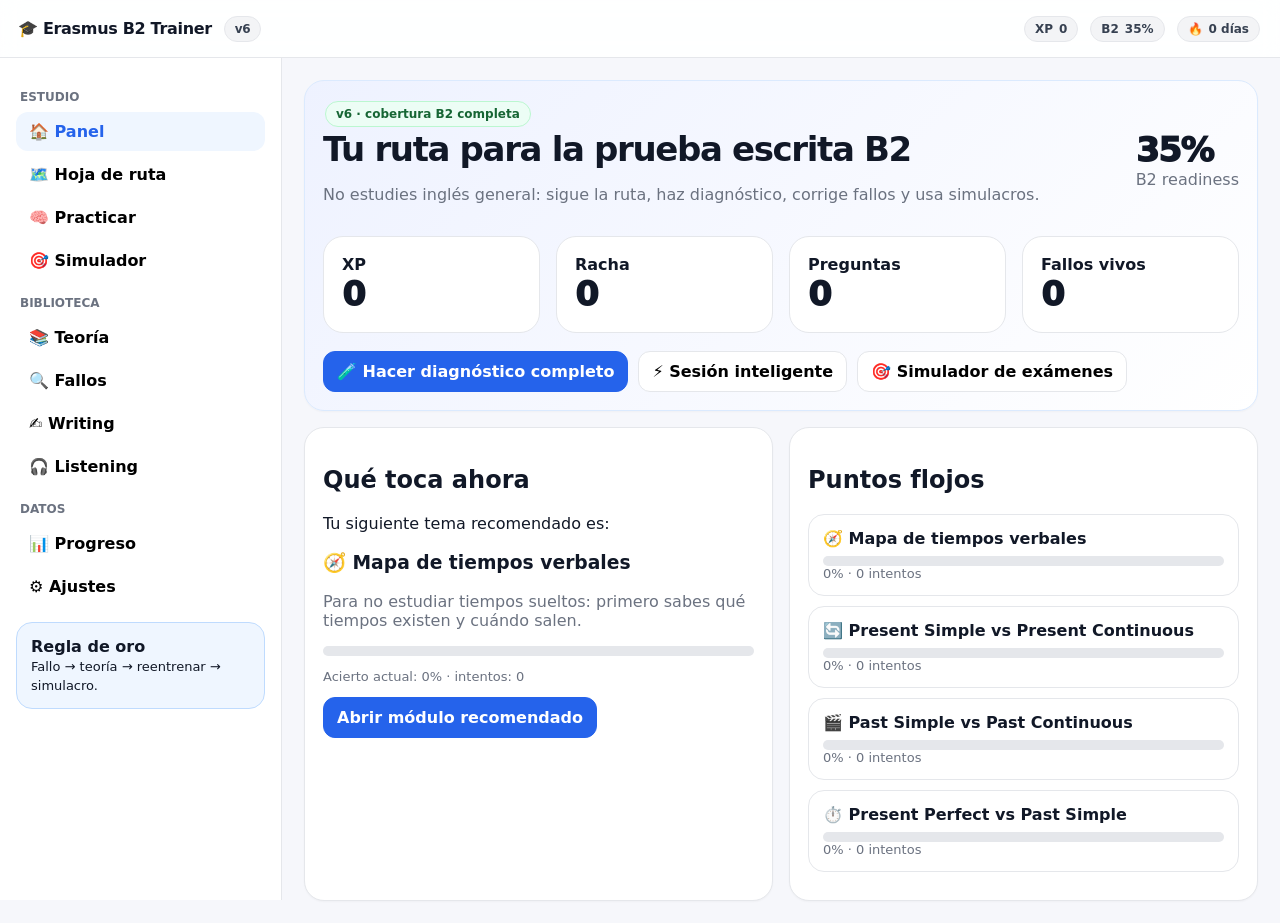
==== erasmus-b2-trainer/index.html @ af7be422 "Update Erasmus B2 trainer to full B2 exam simulator v6" ====
<!DOCTYPE html>
<html lang="es"><head><meta charset="UTF-8"><meta name="viewport" content="width=device-width,initial-scale=1.0"><title>Erasmus B2 Trainer v6</title><style>
:root{--bg:#f6f7fb;--card:#fff;--ink:#111827;--muted:#6b7280;--line:#e5e7eb;--brand:#2563eb;--brand2:#1d4ed8;--ok:#16a34a;--warn:#d97706;--bad:#dc2626;--soft:#eff6ff;--top:58px;--side:282px}*{box-sizing:border-box}body{margin:0;font-family:Inter,system-ui,-apple-system,Segoe UI,Roboto,Arial,sans-serif;background:var(--bg);color:var(--ink)}button,input,textarea,select{font:inherit}button{border:1px solid var(--line);background:#fff;border-radius:12px;padding:10px 13px;cursor:pointer;font-weight:700}button:hover{border-color:#cbd5e1;transform:translateY(-1px)}button.primary{background:var(--brand);color:#fff;border-color:var(--brand)}button.primary:hover{background:var(--brand2)}button.ghost{background:transparent}button.danger{color:var(--bad);border-color:#fecaca}.topbar{height:var(--top);position:sticky;top:0;z-index:10;background:rgba(255,255,255,.9);backdrop-filter:blur(10px);border-bottom:1px solid var(--line);display:flex;align-items:center;justify-content:space-between;padding:0 18px}.brand{font-weight:900;letter-spacing:-.02em;display:flex;align-items:center;gap:10px}.layout{display:grid;grid-template-columns:var(--side) 1fr;min-height:calc(100vh - var(--top))}.sidebar{border-right:1px solid var(--line);background:#fff;padding:16px;position:sticky;top:var(--top);height:calc(100vh - var(--top));overflow:auto}.sidebtn{width:100%;display:flex;align-items:center;gap:10px;margin:4px 0;border:0;background:transparent;text-align:left;justify-content:flex-start}.sidebtn.active{background:var(--soft);color:var(--brand)}.sidegroup{font-size:12px;color:var(--muted);font-weight:900;text-transform:uppercase;margin:16px 4px 8px}.content{padding:22px;max-width:1280px;width:100%;margin:0 auto}.card{background:var(--card);border:1px solid var(--line);border-radius:20px;padding:18px;box-shadow:0 1px 2px rgba(0,0,0,.03)}.flat{box-shadow:none}.grid{display:grid;gap:16px}.g2{grid-template-columns:repeat(2,minmax(0,1fr))}.g3{grid-template-columns:repeat(3,minmax(0,1fr))}.g4{grid-template-columns:repeat(4,minmax(0,1fr))}.hero{background:linear-gradient(135deg,#eef2ff,#fff);border:1px solid #dbeafe}.hero h1{font-size:34px;margin:0 0 8px;letter-spacing:-.04em}.muted{color:var(--muted)}.small{font-size:13px}.hRow{display:flex;align-items:center;justify-content:space-between;gap:14px}.tag{display:inline-flex;align-items:center;gap:6px;background:#f3f4f6;border:1px solid var(--line);border-radius:999px;padding:5px 10px;font-size:12px;font-weight:800;color:#374151;margin:2px}.tag.ok{background:#ecfdf5;color:#166534;border-color:#bbf7d0}.tag.warn{background:#fffbeb;color:#92400e;border-color:#fde68a}.tag.bad{background:#fef2f2;color:#991b1b;border-color:#fecaca}.progress{height:10px;background:#e5e7eb;border-radius:999px;overflow:hidden}.bar{height:100%;background:var(--brand);transition:.25s}.bar.ok{background:var(--ok)}.bar.warn{background:var(--warn)}.bar.bad{background:var(--bad)}.statBig{font-size:34px;font-weight:950;letter-spacing:-.04em}.lesson{border:1px solid var(--line);border-radius:16px;padding:14px;background:#fff;margin-bottom:10px}.lesson.done{border-color:#bbf7d0;background:#f0fdf4}.lesson.active{border-color:#bfdbfe;background:#eff6ff}.topicCard{border:1px solid var(--line);border-radius:16px;padding:14px;background:#fff}.topicCard.locked{opacity:.72}.topicTitle{display:flex;gap:10px;align-items:flex-start}.questionBox{background:#fff;border:1px solid var(--line);border-radius:20px;padding:20px}.qText{font-size:22px;font-weight:850;line-height:1.35}.options{display:grid;gap:10px;margin-top:16px}.option{display:flex;align-items:flex-start;gap:10px;text-align:left;border:1px solid var(--line);border-radius:14px;padding:12px;background:#fff}.option.selected{border-color:var(--brand);background:#eff6ff}.option.correct{border-color:#86efac;background:#f0fdf4}.option.wrong{border-color:#fca5a5;background:#fef2f2}.inputAnswer{width:100%;border:1px solid var(--line);border-radius:12px;padding:12px;margin-top:14px}.feedback{border-radius:16px;padding:14px;margin-top:16px}.feedback.ok{background:#f0fdf4;border:1px solid #bbf7d0}.feedback.bad{background:#fef2f2;border:1px solid #fecaca}.explainGrid{display:grid;grid-template-columns:repeat(4,1fr);gap:10px;margin-top:12px}.explainBox{background:#fff;border:1px solid var(--line);border-radius:14px;padding:10px}.sessionBar{position:sticky;top:var(--top);z-index:5;background:#111827;color:#fff;margin:-22px -22px 18px;padding:12px 22px;display:flex;align-items:center;justify-content:space-between;gap:10px}.sessionBar button{background:#fff;color:#111827}.theoryBlock{background:#f9fafb;border:1px solid var(--line);border-radius:16px;padding:14px;margin:12px 0}.examplePair{display:grid;grid-template-columns:1fr 1fr;gap:10px;margin:10px 0}.badEx{background:#fef2f2;border:1px solid #fecaca;border-radius:14px;padding:12px}.goodEx{background:#f0fdf4;border:1px solid #bbf7d0;border-radius:14px;padding:12px}.tableWrap{max-width:100%;overflow-x:auto}
.table{width:100%;border-collapse:collapse}.table th,.table td{border-bottom:1px solid var(--line);padding:10px;text-align:left;vertical-align:top}.pillNav{display:flex;gap:8px;flex-wrap:wrap;margin:10px 0}.pillNav button.active{background:var(--brand);color:#fff}.examProfile{border:1px solid var(--line);border-radius:18px;padding:16px;background:#fff}.alert{border-radius:16px;padding:14px;border:1px solid var(--line);background:#fff}.alert.info{background:#eff6ff;border-color:#bfdbfe}.alert.warn{background:#fffbeb;border-color:#fde68a}.kbd{font-family:ui-monospace,Menlo,Consolas,monospace;background:#111827;color:#fff;border-radius:6px;padding:2px 6px}.mobileToggle{display:none}.textarea{width:100%;min-height:160px;border:1px solid var(--line);border-radius:14px;padding:12px}.badge{display:flex;gap:10px;border:1px solid var(--line);border-radius:16px;padding:12px;background:#fff}.badge.locked{filter:grayscale(1);opacity:.45}@media(max-width:900px){:root{--side:0}.layout,.content,.card,.grid{min-width:0}.content{max-width:100vw;overflow-x:hidden}.layout{grid-template-columns:1fr}.sidebar{position:fixed;left:-300px;top:var(--top);width:280px;z-index:20;transition:.2s}.sidebar.open{left:0}.mobileToggle{display:inline-flex}.content{padding:14px}.g2,.g3,.g4,.explainGrid,.examplePair{grid-template-columns:1fr}.hero h1{font-size:26px}.sessionBar{margin:-14px -14px 14px;padding:10px 14px}}
</style></head>
<body><div class="topbar"><div class="brand"><button class="mobileToggle" onclick="mobileMenu()">☰</button><span>🎓 Erasmus B2 Trainer</span><span class="tag">v6</span></div><div style="display:flex;gap:8px;align-items:center;flex-wrap:wrap"><span class="tag">XP <b id="xp">0</b></span><span class="tag">B2 <b id="ready">0%</b></span><span class="tag">🔥 <b id="streak">0 días</b></span></div></div><div class="layout"><aside class="sidebar" id="sidebar"><div class="sidegroup">Estudio</div><button data-view="dashboard" class="sidebtn active" onclick="setView('dashboard')">🏠 Panel</button><button data-view="roadmap" class="sidebtn" onclick="setView('roadmap')">🗺️ Hoja de ruta</button><button data-view="practice" class="sidebtn" onclick="setView('practice')">🧠 Practicar</button><button data-view="simulator" class="sidebtn" onclick="setView('simulator')">🎯 Simulador</button><div class="sidegroup">Biblioteca</div><button data-view="theory" class="sidebtn" onclick="setView('theory')">📚 Teoría</button><button data-view="errors" class="sidebtn" onclick="setView('errors')">🔍 Fallos</button><button data-view="writing" class="sidebtn" onclick="setView('writing')">✍️ Writing</button><button data-view="listening" class="sidebtn" onclick="setView('listening')">🎧 Listening</button><div class="sidegroup">Datos</div><button data-view="progress" class="sidebtn" onclick="setView('progress')">📊 Progreso</button><button data-view="settings" class="sidebtn" onclick="setView('settings')">⚙️ Ajustes</button><div class="alert info" style="margin-top:16px"><b>Regla de oro</b><br><span class="small">Fallo → teoría → reentrenar → simulacro.</span></div></aside><main class="content" id="app"></main></div><script>
const DATA = {"topics": [{"id": "tenses-map", "name": "Mapa de tiempos verbales", "short": "Tenses map", "unit": "Bloque 0 · Orientación", "icon": "🧭", "exam": "Grammar control / mixed cloze", "weight": 8, "why": "Para no estudiar tiempos sueltos: primero sabes qué tiempos existen y cuándo salen."}, {"id": "present-simple-continuous", "name": "Present Simple vs Present Continuous", "short": "Present S/C", "unit": "Bloque 1 · Core tenses", "icon": "🔄", "exam": "Grammar / open cloze", "weight": 7, "why": "Rutina vs ahora. Parece básico, pero cae muchísimo en huecos y writings."}, {"id": "past-simple-continuous", "name": "Past Simple vs Past Continuous", "short": "Past S/C", "unit": "Bloque 1 · Core tenses", "icon": "🎬", "exam": "Narrative grammar / reading", "weight": 7, "why": "Acción puntual vs acción en progreso en el pasado."}, {"id": "pp-vs-past", "name": "Present Perfect vs Past Simple", "short": "Perfect vs Past", "unit": "Bloque 1 · Core tenses", "icon": "⏱️", "exam": "Grammar control / open cloze", "weight": 10, "why": "Tu mayor punto de mejora: since/for/already/yesterday deciden la respuesta."}, {"id": "present-perfect-continuous", "name": "Present Perfect Simple vs Continuous", "short": "PPS/PPC", "unit": "Bloque 1 · Core tenses", "icon": "⏳", "exam": "Grammar / transformations", "weight": 7, "why": "I have worked vs I have been working: resultado vs duración/proceso."}, {"id": "irregulars", "name": "Irregular verbs & participles", "short": "Irregulares", "unit": "Bloque 1 · Core tenses", "icon": "🧱", "exam": "Use of English", "weight": 10, "why": "Sin participios no hay perfect tenses, pasiva ni transformations."}, {"id": "past-perfect", "name": "Past Perfect & Past Perfect Continuous", "short": "Past Perfect", "unit": "Bloque 1 · Core tenses", "icon": "⏮️", "exam": "Narrative grammar / transformations", "weight": 8, "why": "Ordena dos acciones pasadas: lo anterior va con had + participio."}, {"id": "future-forms", "name": "Future forms: will, going to, present continuous", "short": "Futures", "unit": "Bloque 2 · B2 grammar", "icon": "🔮", "exam": "Grammar / writing", "weight": 7, "why": "Plan, predicción, decisión espontánea y horario. Muy útil para writing y speaking."}, {"id": "conditionals", "name": "Conditionals 0, 1, 2, 3 & mixed", "short": "Conditionals", "unit": "Bloque 2 · B2 grammar", "icon": "🌿", "exam": "Transformations / writing", "weight": 10, "why": "If I were..., If I had known... es B2 puro y cae mucho en reescrituras."}, {"id": "passive", "name": "Passive voice", "short": "Passive", "unit": "Bloque 2 · B2 grammar", "icon": "🏗️", "exam": "Transformations / formal writing", "weight": 8, "why": "Se usa para sonar más formal y para cambiar foco: The app was created..."}, {"id": "reported-speech", "name": "Reported speech", "short": "Reported", "unit": "Bloque 2 · B2 grammar", "icon": "💬", "exam": "Transformations", "weight": 8, "why": "He said that..., she asked if... típico en transformations."}, {"id": "modals", "name": "Modal verbs: obligation, deduction, advice", "short": "Modals", "unit": "Bloque 2 · B2 grammar", "icon": "⚖️", "exam": "Open cloze / transformations", "weight": 8, "why": "must, have to, should, might, can't have... dan muchos puntos B2."}, {"id": "relative-clauses", "name": "Relative clauses", "short": "Relatives", "unit": "Bloque 2 · B2 grammar", "icon": "🧷", "exam": "Writing / transformations / cloze", "weight": 7, "why": "who/which/where/whose y comas: mejora writing y reading."}, {"id": "articles-quantifiers", "name": "Articles & quantifiers", "short": "Articles", "unit": "Bloque 2 · B2 grammar", "icon": "🔢", "exam": "Open cloze", "weight": 7, "why": "a/the/—, much/many/few/little suelen aparecer en huecos sin opciones."}, {"id": "prepositions", "name": "Prepositions & collocations", "short": "Prepositions", "unit": "Bloque 3 · Use of English", "icon": "📌", "exam": "Cloze / multiple-choice cloze", "weight": 9, "why": "interested in, depend on, responsible for: se aprenden como bloques."}, {"id": "gerunds-infinitives", "name": "Verb patterns: -ing / to", "short": "-ing / to", "unit": "Bloque 3 · Use of English", "icon": "🧩", "exam": "Grammar / transformations", "weight": 8, "why": "enjoy doing, decide to do, make someone do: muy rentable."}, {"id": "linkers", "name": "Linkers & sentence logic", "short": "Linkers", "unit": "Bloque 3 · Use of English", "icon": "🔗", "exam": "Writing / cloze / transformations", "weight": 8, "why": "although/despite/however/because of suben writing y cloze."}, {"id": "word-formation", "name": "Word formation", "short": "Word formation", "unit": "Bloque 3 · Use of English", "icon": "🔧", "exam": "B2 Reading & Use Part 3", "weight": 9, "why": "success → successful → successfully. Puntos rápidos si identificas categoría."}, {"id": "open-cloze", "name": "Open cloze", "short": "Open cloze", "unit": "Bloque 3 · Use of English", "icon": "🕳️", "exam": "B2 Reading & Use Part 2", "weight": 10, "why": "Huecos sin opciones: auxiliares, preposiciones, artículos, pronombres, conectores."}, {"id": "transformations", "name": "Key word transformations", "short": "Transformations", "unit": "Bloque 3 · Use of English", "icon": "🔁", "exam": "B2 Reading & Use Part 4", "weight": 10, "why": "Reescribir sin cambiar significado: puede mezclar todos los temas."}, {"id": "reading", "name": "Reading strategy", "short": "Reading", "unit": "Bloque 4 · Skills", "icon": "📖", "exam": "B2 Reading Parts 5-7", "weight": 8, "why": "Opinión, detalle, inferencia y estructura textual."}, {"id": "writing", "name": "Writing B2", "short": "Writing", "unit": "Bloque 4 · Skills", "icon": "✍️", "exam": "Essay / email / article / review / report", "weight": 10, "why": "Estructura + conectores + control de errores. Puede salvar nota."}, {"id": "listening", "name": "Listening tracker", "short": "Listening", "unit": "Bloque 4 · Skills", "icon": "🎧", "exam": "Listening", "weight": 5, "why": "Lo puedes trabajar aparte, pero registrarlo evita engañarte."}], "theory": {"tenses-map": {"title": "Mapa de tiempos verbales: no son 12 monstruos, son decisiones", "objective": "Entender qué tiempos puede preguntar un examen escrito y para qué sirve cada grupo.", "formula": ["Present: rutinas/verdades vs acciones ahora.", "Past: hechos cerrados vs acciones en progreso.", "Perfect: conexión con ahora o anterioridad.", "Future: predicción, plan, intención, horario."], "triggers": ["Palabras de tiempo: always, now, yesterday, since, by the time, tomorrow.", "La pregunta real casi nunca es 'qué tiempo sé', sino 'qué pista manda'."], "examples": [["I am playing football every Sunday.", "I play football every Sunday.", "every Sunday = rutina."], ["I have seen him yesterday.", "I saw him yesterday.", "yesterday = tiempo cerrado."], ["When I arrived, she left.", "When I arrived, she had left.", "ella se fue antes de que yo llegara."]], "examMove": "Antes de contestar: 1) subraya marcador temporal, 2) decide si está cerrado o conectado, 3) mira si hay dos acciones.", "trap": "No intentes memorizar 12 tiempos a la vez. Aprende qué problema resuelve cada uno.", "common": ""}, "present-simple-continuous": {"title": "Present Simple vs Present Continuous", "objective": "Distinguir rutina/verdad general de acción temporal o en progreso.", "formula": ["Present Simple: subject + verb; he/she/it + -s.", "Present Continuous: am/is/are + verb-ing."], "triggers": ["always, usually, every day = Present Simple.", "now, at the moment, currently, this week = Present Continuous.", "Stative verbs: know, believe, like, need suelen ir en simple."], "examples": [["I am usually go to class by bus.", "I usually go to class by bus.", "usually = rutina."], ["She studies now.", "She is studying now.", "now = acción en progreso."], ["I am knowing the answer.", "I know the answer.", "know no suele ir en continuous."]], "examMove": "Busca si habla de hábito o de ahora. Si ves adverbio de frecuencia, casi siempre Present Simple.", "trap": "No uses continuous con todos los verbos. 'I know', no 'I am knowing'.", "common": ""}, "past-simple-continuous": {"title": "Past Simple vs Past Continuous", "objective": "Narrar pasado: acción puntual vs acción que estaba ocurriendo.", "formula": ["Past Simple: finished action: I arrived, she called.", "Past Continuous: was/were + verb-ing: I was studying."], "triggers": ["when + acción puntual suele ir con Past Simple.", "while/as + acción en progreso suele ir con Past Continuous."], "examples": [["I watched TV when she called.", "I was watching TV when she called.", "ver la tele estaba en progreso."], ["While I walked home, it started to rain.", "While I was walking home, it started to rain.", "while marca acción larga."], ["He was dropped his phone.", "He dropped his phone.", "drop es acción puntual."]], "examMove": "Pregunta: ¿es una escena de fondo o un golpe puntual? Fondo = continuous; golpe = simple.", "trap": "No pongas Past Continuous solo porque sea pasado. Debe haber duración/progreso.", "common": ""}, "pp-vs-past": {"title": "Present Perfect vs Past Simple", "objective": "Elegir entre have/has + participio y pasado simple sin traducir desde español.", "formula": ["Present Perfect = have/has + past participle.", "Past Simple = verb in past form."], "triggers": ["Present Perfect: since, for, already, yet, ever, never, recently, so far, this week si sigue viva.", "Past Simple: yesterday, last night, ago, in 2020, when I was..., last year."], "examples": [["I have seen him yesterday.", "I saw him yesterday.", "yesterday cierra el tiempo."], ["I lived here since 2020.", "I have lived here since 2020.", "since conecta pasado y presente."], ["She has already finish.", "She has already finished.", "have/has + participio."]], "examMove": "Subraya la palabra de tiempo: cerrada = Past Simple; conectada con ahora = Present Perfect.", "trap": "El español engaña: 'he visto ayer' en inglés es incorrecto.", "common": ""}, "present-perfect-continuous": {"title": "Present Perfect Simple vs Continuous", "objective": "Diferenciar resultado conseguido de proceso/duración.", "formula": ["PPS: have/has + participle: I have written three emails.", "PPC: have/has been + verb-ing: I have been writing all morning."], "triggers": ["how long, all day, lately = continuous probable.", "how many, how much, already, just = simple probable."], "examples": [["I have been finished the report.", "I have finished the report.", "resultado completado."], ["I have studied for three hours and I'm tired.", "I have been studying for three hours and I'm tired.", "énfasis en duración/proceso."], ["She has been reading three books this month.", "She has read three books this month.", "cantidad completada = simple."]], "examMove": "Mira si importa el resultado o el proceso. Resultado = simple; duración/proceso = continuous.", "trap": "No uses continuous con cantidades completadas: 'have read three books'.", "common": ""}, "irregulars": {"title": "Irregular verbs & participles", "objective": "Diferenciar segunda y tercera columna: spoke/spoken, wrote/written.", "formula": ["Past simple: I spoke, I wrote, I took.", "Past participle: I have spoken, I have written, I have taken."], "triggers": ["Después de have/has/had/be/been necesitas participio.", "Después de did el verbo vuelve a base: Did you go?"], "examples": [["I have spoke English.", "I have spoken English.", "have + participio."], ["Did you went?", "Did you go?", "did ya marca pasado."], ["The window was broke.", "The window was broken.", "pasiva = be + participio."]], "examMove": "Si ves have/has/had/was/were/been, busca tercera columna.", "trap": "No confundas past simple con participio: spoke ≠ spoken.", "common": ""}, "past-perfect": {"title": "Past Perfect & Past Perfect Continuous", "objective": "Ordenar acciones pasadas y expresar duración antes de otro pasado.", "formula": ["Past Perfect: had + participle.", "Past Perfect Continuous: had been + verb-ing."], "triggers": ["by the time, before, after, already + pasado.", "for two hours before... = had been + ing probable."], "examples": [["When I arrived, she left.", "When I arrived, she had left.", "ella se fue antes."], ["He was tired because he had worked all night.", "He was tired because he had been working all night.", "duración/proceso antes de otro pasado."], ["I didn't watch it because I saw it before.", "I didn't watch it because I had seen it before.", "verla fue anterior."]], "examMove": "Dibuja dos puntos en una línea de tiempo. El punto más antiguo suele ir en Past Perfect.", "trap": "No lo uses para cualquier pasado. Solo cuando hay anterioridad clara.", "common": ""}, "future-forms": {"title": "Future forms: will, going to, present continuous", "objective": "Elegir futuro según intención, plan, decisión espontánea u horario.", "formula": ["will + verb: prediction/spontaneous decision.", "be going to + verb: intention/evidence.", "present continuous: fixed personal arrangement."], "triggers": ["Look at those clouds = going to.", "I think/probably = will.", "tomorrow at 6 with a person/plan = present continuous."], "examples": [["Look at the sky! It will rain.", "Look at the sky! It is going to rain.", "evidencia presente."], ["I meet Ana tomorrow at six.", "I am meeting Ana tomorrow at six.", "plan organizado."], ["The train is leaving at 8.", "The train leaves at 8.", "horario oficial = present simple."]], "examMove": "Decide el tipo de futuro: predicción, intención, plan fijo u horario.", "trap": "No todo futuro es will.", "common": ""}, "conditionals": {"title": "Conditionals 0, 1, 2, 3 & mixed", "objective": "Usar if para hechos, posibilidades reales, hipótesis y pasado imposible.", "formula": ["0: If + present, present.", "1: If + present, will + verb.", "2: If + past, would + verb.", "3: If + past perfect, would have + participle."], "triggers": ["scientific/general truth = zero.", "real future possibility = first.", "imaginary present/future = second.", "regret/impossible past = third."], "examples": [["If I will pass, I will go.", "If I pass, I will go.", "en if de primer condicional no va will."], ["If I was you, I would study.", "If I were you, I would study.", "forma estándar B2."], ["If I knew, I would have told you.", "If I had known, I would have told you.", "pasado imposible = third conditional."]], "examMove": "Identifica si es real, imaginario o pasado imposible. Eso decide todo.", "trap": "El error clásico: meter will después de if en primer condicional.", "common": ""}, "passive": {"title": "Passive voice", "objective": "Cambiar el foco de quién hace la acción a qué recibe la acción.", "formula": ["Passive = be + past participle.", "Present: is made. Past: was made. Perfect: has been made. Future: will be made."], "triggers": ["formal writing, reports, processes.", "by + agent solo si importa quién lo hizo."], "examples": [["They built the app in 2024 → The app built in 2024.", "The app was built in 2024.", "be + participio."], ["The documents have sent.", "The documents have been sent.", "perfect passive = have/has been + participio."], ["People speak English here.", "English is spoken here.", "foco en English."]], "examMove": "Busca objeto de la activa; ese objeto pasa a sujeto de la pasiva.", "trap": "No olvides el verbo be. 'was created', no 'created' solo.", "common": ""}, "reported-speech": {"title": "Reported speech", "objective": "Contar lo que alguien dijo o preguntó cambiando tiempos y orden.", "formula": ["say/tell + that + clause.", "Questions: asked if/whether... or asked wh-word + subject + verb."], "triggers": ["said/told en pasado suele empujar un tiempo hacia atrás.", "am/is → was; present simple → past simple; past simple → past perfect; will → would."], "examples": [["He said me he was tired.", "He told me he was tired.", "tell + persona."], ["She asked where did I live.", "She asked where I lived.", "pregunta indirecta: orden afirmativo."], ["He said: I finished. → He said he finished.", "He said he had finished.", "backshift típico."]], "examMove": "En reported questions, elimina el orden de pregunta: where I lived, not where did I live.", "trap": "say vs tell: say something; tell someone something.", "common": ""}, "modals": {"title": "Modal verbs: obligation, deduction, advice", "objective": "Elegir must, have to, should, might, can't y formas perfectas.", "formula": ["Obligation: must / have to.", "Advice: should / ought to.", "Deduction present: must be / can't be / might be.", "Deduction past: must have + participle / can't have + participle."], "triggers": ["I'm sure = must.", "impossible = can't.", "maybe = might/could.", "advice = should."], "examples": [["You must to study.", "You must study.", "modal + verbo base."], ["He can't be at home; his car isn't there.", "He can't be at home; his car isn't there.", "deducción negativa."], ["She must went home.", "She must have gone home.", "deducción pasada = modal + have + participio."]], "examMove": "Tras modal, el verbo va en base: must go, should study. Para pasado: modal + have + participle.", "trap": "No pongas 'to' después de must/should/can.", "common": ""}, "relative-clauses": {"title": "Relative clauses", "objective": "Unir ideas con who, which, where, whose, that.", "formula": ["who = people; which = things; where = places; whose = possession.", "Defining: sin comas. Non-defining: con comas y extra info."], "triggers": ["the person ___ = who/that.", "the place ___ = where.", "the app, ___ is free, = which."], "examples": [["The man which helped me was kind.", "The man who helped me was kind.", "person = who."], ["Madrid, that is the capital, is big.", "Madrid, which is the capital, is big.", "non-defining no usa that."], ["The student whose laptop broke called IT.", "The student whose laptop broke called IT.", "whose = posesión."]], "examMove": "Pregunta qué representa el hueco: persona, cosa, lugar o posesión.", "trap": "No uses 'that' entre comas en relative clauses.", "common": ""}, "articles-quantifiers": {"title": "Articles & quantifiers", "objective": "Controlar a/the/no article y much/many/few/little.", "formula": ["a/an = one nonspecific singular countable.", "the = specific/known/unique/superlative.", "much/little = uncountable; many/few = countable plural."], "triggers": ["first mention = a/an; second mention = the.", "best/most/only = the probable.", "information/advice/money = uncountable."], "examples": [["I need an information.", "I need some information.", "information es uncountable."], ["She is best student.", "She is the best student.", "superlative + the."], ["There are much people.", "There are many people.", "people plural countable."]], "examMove": "Mira si el nombre es contable o incontable y si es específico.", "trap": "No todo lo que en español lleva artículo lo lleva en inglés.", "common": ""}, "prepositions": {"title": "Prepositions & collocations", "objective": "Aprender bloques fijos, no traducir preposición por preposición.", "formula": ["Adjective + prep: interested in, good at, responsible for.", "Verb + prep: depend on, listen to, apologise for, wait for."], "triggers": ["interested ___ = in; depend ___ = on; good ___ = at; responsible ___ = for; similar ___ = to."], "examples": [["I'm interested on Erasmus.", "I'm interested in Erasmus.", "interested in."], ["It depends of the exam.", "It depends on the exam.", "depend on."], ["She is responsible of the project.", "She is responsible for the project.", "responsible for."]], "examMove": "Recupera el bloque entero: adjective/verb + preposition.", "trap": "El español te traiciona: 'depende de' no es depend of.", "common": ""}, "gerunds-infinitives": {"title": "Verb patterns: -ing / to", "objective": "Saber qué forma pide cada verbo.", "formula": ["enjoy/avoid/finish/suggest + -ing.", "want/need/decide/hope/learn + to + infinitive.", "make/let + object + base verb."], "triggers": ["enjoy ___ = doing.", "decide ___ = to do.", "make someone ___ = do."], "examples": [["I enjoy to study English.", "I enjoy studying English.", "enjoy + ing."], ["She decided studying abroad.", "She decided to study abroad.", "decide + to."], ["My teacher made me to practise.", "My teacher made me practise.", "make + object + base."]], "examMove": "Aprende el patrón como si fuera una contraseña: enjoy doing, decide to do.", "trap": "No todo infinitivo español se traduce con to.", "common": ""}, "linkers": {"title": "Linkers & sentence logic", "objective": "Elegir conectores según causa, contraste, resultado o suma.", "formula": ["although + clause; despite + noun/ing.", "because + clause; because of + noun/ing.", "however va separado y contrasta frases."], "triggers": ["sujeto + verbo después = although/because probable.", "noun/ing después = despite/because of probable."], "examples": [["Despite it was raining, we went out.", "Although it was raining, we went out.", "although + clause."], ["Because of I was tired, I stopped.", "Because I was tired, I stopped.", "because + clause."], ["The exam was hard. Although, I passed.", "The exam was hard. However, I passed.", "however conecta frases."]], "examMove": "Primero decide la lógica; después mira la estructura que viene detrás.", "trap": "Despite/Because of no van con sujeto + verbo.", "common": ""}, "word-formation": {"title": "Word formation", "objective": "Cambiar categoría: noun, adjective, adverb, negative form.", "formula": ["article/possessive + gap = noun probable.", "be/seem/look + gap = adjective probable.", "verb + gap = adverb probable."], "triggers": ["success → successful → successfully.", "decide → decision; responsible → responsibility; possible → impossible."], "examples": [["His decide was brave.", "His decision was brave.", "his + noun."], ["The course was success.", "The course was successful.", "be + adjective."], ["She explained it clear.", "She explained it clearly.", "verb + adverb."]], "examMove": "Primero identifica qué tipo de palabra falta. Luego forma la palabra.", "trap": "No cambies por intuición: mira la palabra antes y después del hueco.", "common": ""}, "open-cloze": {"title": "Open cloze", "objective": "Rellenar huecos sin opciones con palabras gramaticales cortas.", "formula": ["Suelen faltar: articles, prepositions, auxiliaries, pronouns, linkers.", "Rara vez falta una palabra larga de vocabulario."], "triggers": ["one of ___ best = the.", "interested ___ = in.", "so ___ to = as.", "have never ___ = been/done/seen según contexto."], "examples": [["It was such useful app.", "It was such a useful app.", "such + a + singular countable."], ["One of best ways is practice.", "One of the best ways is practice.", "one of the + superlative."], ["I am looking forward ___ hearing from you.", "I am looking forward to hearing from you.", "look forward to + ing."]], "examMove": "Lee 3 palabras antes y 3 después. Busca expresión fija o pieza gramatical.", "trap": "No pongas palabras largas por desesperación.", "common": ""}, "transformations": {"title": "Key word transformations", "objective": "Reescribir manteniendo significado y usando una palabra clave obligatoria.", "formula": ["No cambies la palabra clave.", "Estructuras típicas: too/enough, so/such, despite/although, passive, reported speech, conditionals, perfect."], "triggers": ["KEY despite → despite + noun/ing.", "KEY if → conditional.", "KEY since/for → present perfect."], "examples": [["The box was too heavy. ENOUGH", "The box was not light enough.", "too + adj ↔ not adj-opposite enough."], ["People use English everywhere. SPOKEN", "English is spoken everywhere.", "pasiva."], ["I didn't study, so I failed. IF", "If I had studied, I wouldn't have failed.", "third conditional."]], "examMove": "Identifica primero la estructura equivalente. Después escribe 2–5 palabras limpias.", "trap": "No cambies la palabra clave y no escribas una frase larguísima.", "common": ""}, "reading": {"title": "Reading B2", "objective": "Responder detalle, opinión, inferencia y estructura sin leer a lo loco.", "formula": ["Part 5: multiple choice on one text.", "Part 6: gapped text, cohesion.", "Part 7: matching, localizar información."], "triggers": ["opinion/attitude words: however, surprisingly, unfortunately.", "pronouns and references help in gapped text."], "examples": [["Busco una palabra igual y marco.", "Busco la idea completa y descarto trampas.", "las opciones copian palabras para engañar."], ["Leo todo sin objetivo.", "Leo preguntas primero y localizo zonas.", "ahorra tiempo."], ["No reviso pronouns.", "Compruebo this/they/it para gapped text.", "cohesión textual."]], "examMove": "Pregunta → localizar → leer zona → eliminar opciones extremas.", "trap": "Las opciones con palabras copiadas pueden ser falsas.", "common": ""}, "writing": {"title": "Writing B2", "objective": "Escribir claro, organizado y con riesgo controlado.", "formula": ["Essay: intro + idea 1 + idea 2 + own idea/opinion + conclusion.", "Email/letter: objetivo claro + puntos pedidos + cierre.", "Review/article/report: estructura visible y conectores."], "triggers": ["140–190 palabras en Cambridge B2 First.", "Valoran contenido, organización, lenguaje y comunicación."], "examples": [["Texto largo sin párrafos.", "4 párrafos claros con conectores.", "organización visible."], ["Very very good.", "extremely useful / highly recommended.", "léxico B2 controlado."], ["I think... I think... I think...", "In my view / I would argue that / To sum up.", "variedad sin arriesgar demasiado."]], "examMove": "No intentes sonar nativo: estructura limpia, conectores y pocos errores graves.", "trap": "Un writing con muchas frases largas mal construidas baja más que uno simple pero correcto.", "common": ""}, "listening": {"title": "Listening tracker", "objective": "Registrar escucha para no dejarla al azar.", "formula": ["Cambridge B2 First listening: 4 parts / 30 questions.", "Se escucha cada audio dos veces en el formato Cambridge."], "triggers": ["opinions, attitude, gist, detail.", "números, fechas y distractores."], "examples": [["Escucho sin objetivo.", "Leo preguntas antes y predigo tipo de respuesta.", "te prepara para distractores."], ["Me quedo con la primera palabra que suena.", "Espero confirmación en la segunda escucha.", "puede haber corrección del hablante."], ["No apunto fallos.", "Registro qué tipo de audio me cuesta.", "mejora dirigida."]], "examMove": "Haz 10–20 minutos al día y registra dificultad + tipo de fallo.", "trap": "Creer que 'lo entiendo más o menos' no es medir progreso.", "common": ""}}, "exercises": [{"id": "q0001", "topic": "tenses-map", "type": "choice", "question": "I ____ football every Sunday.", "answer": "play", "accepted": ["play"], "options": ["am playing", "play", "have played", "played"], "level": "B1+/B2", "exam": "Grammar", "context": "every Sunday = rutina", "rule": "Present Simple para hábitos.", "strategy": "Subraya la pista del contexto antes de elegir.", "trap": "No traduzcas desde español.", "passage": null, "key": null, "first": null, "second": null}, {"id": "q0002", "topic": "tenses-map", "type": "choice", "question": "She ____ right now, so don't call her.", "answer": "is studying", "accepted": ["is studying"], "options": ["studies", "is studying", "has studied", "studied"], "level": "B1+/B2", "exam": "Grammar", "context": "right now = ahora", "rule": "Present Continuous para acciones en progreso.", "strategy": "Subraya la pista del contexto antes de elegir.", "trap": "No traduzcas desde español.", "passage": null, "key": null, "first": null, "second": null}, {"id": "q0003", "topic": "tenses-map", "type": "choice", "question": "We ____ the project yesterday.", "answer": "finished", "accepted": ["finished"], "options": ["have finished", "finished", "had finished", "finish"], "level": "B1+/B2", "exam": "Grammar", "context": "yesterday = tiempo cerrado", "rule": "Past Simple.", "strategy": "Subraya la pista del contexto antes de elegir.", "trap": "No traduzcas desde español.", "passage": null, "key": null, "first": null, "second": null}, {"id": "q0004", "topic": "tenses-map", "type": "choice", "question": "I ____ here since 2022.", "answer": "have lived", "accepted": ["have lived"], "options": ["lived", "have lived", "had lived", "live"], "level": "B1+/B2", "exam": "Grammar", "context": "since + punto de inicio", "rule": "Present Perfect.", "strategy": "Subraya la pista del contexto antes de elegir.", "trap": "No traduzcas desde español.", "passage": null, "key": null, "first": null, "second": null}, {"id": "q0005", "topic": "tenses-map", "type": "choice", "question": "By the time I arrived, they ____.", "answer": "had left", "accepted": ["had left"], "options": ["left", "have left", "had left", "were leaving"], "level": "B1+/B2", "exam": "Grammar", "context": "acción anterior a otra pasada", "rule": "Past Perfect.", "strategy": "Subraya la pista del contexto antes de elegir.", "trap": "No traduzcas desde español.", "passage": null, "key": null, "first": null, "second": null}, {"id": "q0006", "topic": "tenses-map", "type": "choice", "question": "Look at those clouds! It ____.", "answer": "is going to rain", "accepted": ["is going to rain"], "options": ["will rain", "is going to rain", "rains", "rain"], "level": "B1+/B2", "exam": "Grammar", "context": "evidencia presente", "rule": "Going to para predicción con evidencia.", "strategy": "Subraya la pista del contexto antes de elegir.", "trap": "No traduzcas desde español.", "passage": null, "key": null, "first": null, "second": null}, {"id": "q0007", "topic": "present-simple-continuous", "type": "choice", "question": "He usually ____ coffee before class.", "answer": "drinks", "accepted": ["drinks"], "options": ["drinks", "is drinking", "drink", "has drunk"], "level": "B1+/B2", "exam": "Grammar", "context": "usually", "rule": "Rutina = Present Simple.", "strategy": "Subraya la pista del contexto antes de elegir.", "trap": "No traduzcas desde español.", "passage": null, "key": null, "first": null, "second": null}, {"id": "q0008", "topic": "present-simple-continuous", "type": "choice", "question": "They ____ a new app this week.", "answer": "are testing", "accepted": ["are testing"], "options": ["test", "are testing", "tested", "have tested"], "level": "B1+/B2", "exam": "Grammar", "context": "this week como situación temporal", "rule": "Present Continuous para situación temporal.", "strategy": "Subraya la pista del contexto antes de elegir.", "trap": "No traduzcas desde español.", "passage": null, "key": null, "first": null, "second": null}, {"id": "q0009", "topic": "present-simple-continuous", "type": "choice", "question": "I ____ what you mean.", "answer": "understand", "accepted": ["understand"], "options": ["am understanding", "understand", "have understood", "understood"], "level": "B1+/B2", "exam": "Grammar", "context": "stative verb", "rule": "understand suele ir en simple.", "strategy": "Subraya la pista del contexto antes de elegir.", "trap": "No traduzcas desde español.", "passage": null, "key": null, "first": null, "second": null}, {"id": "q0010", "topic": "present-simple-continuous", "type": "choice", "question": "My brother ____ in a warehouse at the moment.", "answer": "is working", "accepted": ["is working"], "options": ["works", "is working", "has worked", "worked"], "level": "B1+/B2", "exam": "Grammar", "context": "at the moment", "rule": "acción/situación temporal.", "strategy": "Subraya la pista del contexto antes de elegir.", "trap": "No traduzcas desde español.", "passage": null, "key": null, "first": null, "second": null}, {"id": "q0011", "topic": "present-simple-continuous", "type": "choice", "question": "Water ____ at 100°C.", "answer": "boils", "accepted": ["boils"], "options": ["is boiling", "boils", "has boiled", "boiled"], "level": "B1+/B2", "exam": "Grammar", "context": "verdad general", "rule": "Present Simple.", "strategy": "Subraya la pista del contexto antes de elegir.", "trap": "No traduzcas desde español.", "passage": null, "key": null, "first": null, "second": null}, {"id": "q0012", "topic": "present-simple-continuous", "type": "choice", "question": "Why ____ you ____ so fast today?", "answer": "are walking", "accepted": ["are walking"], "options": ["do walk", "are walking", "have walked", "walk"], "level": "B1+/B2", "exam": "Grammar", "context": "today + ahora", "rule": "Present Continuous para comportamiento actual.", "strategy": "Subraya la pista del contexto antes de elegir.", "trap": "No traduzcas desde español.", "passage": null, "key": null, "first": null, "second": null}, {"id": "q0013", "topic": "past-simple-continuous", "type": "choice", "question": "I ____ when the phone rang.", "answer": "was studying", "accepted": ["was studying"], "options": ["studied", "was studying", "had studied", "study"], "level": "B1+/B2", "exam": "Grammar", "context": "when + acción puntual", "rule": "Fondo = Past Continuous.", "strategy": "Subraya la pista del contexto antes de elegir.", "trap": "No traduzcas desde español.", "passage": null, "key": null, "first": null, "second": null}, {"id": "q0014", "topic": "past-simple-continuous", "type": "choice", "question": "While we ____ home, it started to rain.", "answer": "were walking", "accepted": ["were walking"], "options": ["walked", "were walking", "had walked", "walk"], "level": "B1+/B2", "exam": "Grammar", "context": "while", "rule": "Past Continuous para acción en progreso.", "strategy": "Subraya la pista del contexto antes de elegir.", "trap": "No traduzcas desde español.", "passage": null, "key": null, "first": null, "second": null}, {"id": "q0015", "topic": "past-simple-continuous", "type": "choice", "question": "She ____ her keys yesterday.", "answer": "lost", "accepted": ["lost"], "options": ["was losing", "lost", "had lost", "has lost"], "level": "B1+/B2", "exam": "Grammar", "context": "yesterday + acción puntual", "rule": "Past Simple.", "strategy": "Subraya la pista del contexto antes de elegir.", "trap": "No traduzcas desde español.", "passage": null, "key": null, "first": null, "second": null}, {"id": "q0016", "topic": "past-simple-continuous", "type": "choice", "question": "They ____ dinner when I arrived.", "answer": "were having", "accepted": ["were having"], "options": ["had", "were having", "have had", "had had"], "level": "B1+/B2", "exam": "Grammar", "context": "scene in progress", "rule": "Past Continuous.", "strategy": "Subraya la pista del contexto antes de elegir.", "trap": "No traduzcas desde español.", "passage": null, "key": null, "first": null, "second": null}, {"id": "q0017", "topic": "past-simple-continuous", "type": "choice", "question": "He ____ the laptop and broke the screen.", "answer": "dropped", "accepted": ["dropped"], "options": ["was dropping", "dropped", "had dropped", "has dropped"], "level": "B1+/B2", "exam": "Grammar", "context": "acción puntual secuencial", "rule": "Past Simple.", "strategy": "Subraya la pista del contexto antes de elegir.", "trap": "No traduzcas desde español.", "passage": null, "key": null, "first": null, "second": null}, {"id": "q0018", "topic": "past-simple-continuous", "type": "choice", "question": "The lights went out while I ____ an email.", "answer": "was writing", "accepted": ["was writing"], "options": ["wrote", "was writing", "had written", "write"], "level": "B1+/B2", "exam": "Grammar", "context": "while + duration", "rule": "Past Continuous.", "strategy": "Subraya la pista del contexto antes de elegir.", "trap": "No traduzcas desde español.", "passage": null, "key": null, "first": null, "second": null}, {"id": "q0019", "topic": "pp-vs-past", "type": "choice", "question": "I ____ him yesterday.", "answer": "saw", "accepted": ["saw"], "options": ["have seen", "saw", "had seen", "see"], "level": "B1+/B2", "exam": "Grammar", "context": "yesterday", "rule": "Past Simple con tiempo cerrado.", "strategy": "Subraya la pista del contexto antes de elegir.", "trap": "No traduzcas desde español.", "passage": null, "key": null, "first": null, "second": null}, {"id": "q0020", "topic": "pp-vs-past", "type": "choice", "question": "She ____ already ____ lunch.", "answer": "has eaten", "accepted": ["has eaten"], "options": ["ate", "has eaten", "had ate", "eats"], "level": "B1+/B2", "exam": "Grammar", "context": "already", "rule": "Present Perfect + participio.", "strategy": "Subraya la pista del contexto antes de elegir.", "trap": "No traduzcas desde español.", "passage": null, "key": null, "first": null, "second": null}, {"id": "q0021", "topic": "pp-vs-past", "type": "choice", "question": "We ____ in Madrid since 2020.", "answer": "have lived", "accepted": ["have lived"], "options": ["lived", "have lived", "had lived", "live"], "level": "B1+/B2", "exam": "Grammar", "context": "since 2020", "rule": "Present Perfect para situación que sigue.", "strategy": "Subraya la pista del contexto antes de elegir.", "trap": "No traduzcas desde español.", "passage": null, "key": null, "first": null, "second": null}, {"id": "q0022", "topic": "pp-vs-past", "type": "choice", "question": "They ____ the exam last week.", "answer": "took", "accepted": ["took"], "options": ["have taken", "took", "had taken", "take"], "level": "B1+/B2", "exam": "Grammar", "context": "last week", "rule": "Past Simple.", "strategy": "Subraya la pista del contexto antes de elegir.", "trap": "No traduzcas desde español.", "passage": null, "key": null, "first": null, "second": null}, {"id": "q0023", "topic": "pp-vs-past", "type": "choice", "question": "____ you ever ____ to Ireland?", "answer": "Have been", "accepted": ["Have been"], "options": ["Did go", "Have been", "Had been", "Do go"], "level": "B1+/B2", "exam": "Grammar", "context": "ever", "rule": "Present Perfect para experiencia.", "strategy": "Subraya la pista del contexto antes de elegir.", "trap": "No traduzcas desde español.", "passage": null, "key": null, "first": null, "second": null}, {"id": "q0024", "topic": "pp-vs-past", "type": "choice", "question": "He ____ three emails this morning, and it's still morning.", "answer": "has sent", "accepted": ["has sent"], "options": ["sent", "has sent", "had sent", "sends"], "level": "B1+/B2", "exam": "Grammar", "context": "this morning sigue vivo", "rule": "Present Perfect si el periodo sigue abierto.", "strategy": "Subraya la pista del contexto antes de elegir.", "trap": "No traduzcas desde español.", "passage": null, "key": null, "first": null, "second": null}, {"id": "q0025", "topic": "present-perfect-continuous", "type": "choice", "question": "I ____ for two hours and I'm exhausted.", "answer": "have been studying", "accepted": ["have been studying"], "options": ["have studied", "studied", "have been studying", "study"], "level": "B1+/B2", "exam": "Grammar", "context": "for two hours + proceso", "rule": "PPC para duración con efecto presente.", "strategy": "Subraya la pista del contexto antes de elegir.", "trap": "No traduzcas desde español.", "passage": null, "key": null, "first": null, "second": null}, {"id": "q0026", "topic": "present-perfect-continuous", "type": "choice", "question": "She ____ three reports today.", "answer": "has written", "accepted": ["has written"], "options": ["has been writing", "has written", "wrote", "writes"], "level": "B1+/B2", "exam": "Grammar", "context": "cantidad completada", "rule": "PPS para resultado/cantidad.", "strategy": "Subraya la pista del contexto antes de elegir.", "trap": "No traduzcas desde español.", "passage": null, "key": null, "first": null, "second": null}, {"id": "q0027", "topic": "present-perfect-continuous", "type": "choice", "question": "How long ____ you ____ English?", "answer": "have been learning", "accepted": ["have been learning"], "options": ["did learn", "have been learning", "have learned", "learn"], "level": "B1+/B2", "exam": "Grammar", "context": "how long", "rule": "PPC para duración.", "strategy": "Subraya la pista del contexto antes de elegir.", "trap": "No traduzcas desde español.", "passage": null, "key": null, "first": null, "second": null}, {"id": "q0028", "topic": "present-perfect-continuous", "type": "choice", "question": "We ____ the kitchen, so it looks much better now.", "answer": "have cleaned", "accepted": ["have cleaned"], "options": ["have been cleaning", "have cleaned", "cleaned", "clean"], "level": "B1+/B2", "exam": "Grammar", "context": "resultado visible", "rule": "PPS resultado.", "strategy": "Subraya la pista del contexto antes de elegir.", "trap": "No traduzcas desde español.", "passage": null, "key": null, "first": null, "second": null}, {"id": "q0029", "topic": "present-perfect-continuous", "type": "choice", "question": "It ____ all morning.", "answer": "has been raining", "accepted": ["has been raining"], "options": ["rained", "has rained", "has been raining", "rains"], "level": "B1+/B2", "exam": "Grammar", "context": "all morning", "rule": "proceso continuo.", "strategy": "Subraya la pista del contexto antes de elegir.", "trap": "No traduzcas desde español.", "passage": null, "key": null, "first": null, "second": null}, {"id": "q0030", "topic": "irregulars", "type": "choice", "question": "I have ____ the email.", "answer": "written", "accepted": ["written"], "options": ["wrote", "written", "write", "writing"], "level": "B1+/B2", "exam": "Grammar", "context": "have + participio", "rule": "write/wrote/written.", "strategy": "Subraya la pista del contexto antes de elegir.", "trap": "No traduzcas desde español.", "passage": null, "key": null, "first": null, "second": null}, {"id": "q0031", "topic": "irregulars", "type": "choice", "question": "She ____ the train at 8 yesterday.", "answer": "took", "accepted": ["took"], "options": ["taken", "took", "take", "has taken"], "level": "B1+/B2", "exam": "Grammar", "context": "yesterday", "rule": "take/took/taken; past simple.", "strategy": "Subraya la pista del contexto antes de elegir.", "trap": "No traduzcas desde español.", "passage": null, "key": null, "first": null, "second": null}, {"id": "q0032", "topic": "irregulars", "type": "choice", "question": "The window was ____ during the storm.", "answer": "broken", "accepted": ["broken"], "options": ["broke", "broken", "break", "breaking"], "level": "B1+/B2", "exam": "Grammar", "context": "was + participio", "rule": "pasiva.", "strategy": "Subraya la pista del contexto antes de elegir.", "trap": "No traduzcas desde español.", "passage": null, "key": null, "first": null, "second": null}, {"id": "q0033", "topic": "irregulars", "type": "choice", "question": "They have ____ the new rules.", "answer": "understood", "accepted": ["understood"], "options": ["understood", "understanded", "understand", "understanding"], "level": "B1+/B2", "exam": "Grammar", "context": "have + participio", "rule": "understand/understood/understood.", "strategy": "Subraya la pista del contexto antes de elegir.", "trap": "No traduzcas desde español.", "passage": null, "key": null, "first": null, "second": null}, {"id": "q0034", "topic": "irregulars", "type": "choice", "question": "Did you ____ the answer?", "answer": "know", "accepted": ["know"], "options": ["knew", "known", "know", "knowing"], "level": "B1+/B2", "exam": "Grammar", "context": "did + base", "rule": "did ya marca pasado.", "strategy": "Subraya la pista del contexto antes de elegir.", "trap": "No traduzcas desde español.", "passage": null, "key": null, "first": null, "second": null}, {"id": "q0035", "topic": "irregulars", "type": "choice", "question": "He has ____ to the office.", "answer": "gone", "accepted": ["gone"], "options": ["went", "gone", "go", "going"], "level": "B1+/B2", "exam": "Grammar", "context": "has + participio", "rule": "go/went/gone.", "strategy": "Subraya la pista del contexto antes de elegir.", "trap": "No traduzcas desde español.", "passage": null, "key": null, "first": null, "second": null}, {"id": "q0036", "topic": "past-perfect", "type": "choice", "question": "When I arrived, the meeting ____.", "answer": "had started", "accepted": ["had started"], "options": ["started", "had started", "has started", "was starting"], "level": "B1+/B2", "exam": "Grammar", "context": "arrived después", "rule": "Past Perfect para acción anterior.", "strategy": "Subraya la pista del contexto antes de elegir.", "trap": "No traduzcas desde español.", "passage": null, "key": null, "first": null, "second": null}, {"id": "q0037", "topic": "past-perfect", "type": "choice", "question": "She was tired because she ____ all night.", "answer": "had been working", "accepted": ["had been working"], "options": ["worked", "had worked", "had been working", "has worked"], "level": "B1+/B2", "exam": "Grammar", "context": "duración antes de otro pasado", "rule": "Past Perfect Continuous.", "strategy": "Subraya la pista del contexto antes de elegir.", "trap": "No traduzcas desde español.", "passage": null, "key": null, "first": null, "second": null}, {"id": "q0038", "topic": "past-perfect", "type": "choice", "question": "I didn't recognise him because he ____ a lot.", "answer": "had changed", "accepted": ["had changed"], "options": ["changed", "has changed", "had changed", "was changing"], "level": "B1+/B2", "exam": "Grammar", "context": "cambio anterior a no reconocer", "rule": "Past Perfect.", "strategy": "Subraya la pista del contexto antes de elegir.", "trap": "No traduzcas desde español.", "passage": null, "key": null, "first": null, "second": null}, {"id": "q0039", "topic": "past-perfect", "type": "choice", "question": "By the time we got there, they ____.", "answer": "had left", "accepted": ["had left"], "options": ["left", "have left", "had left", "were leaving"], "level": "B1+/B2", "exam": "Grammar", "context": "by the time", "rule": "Past Perfect.", "strategy": "Subraya la pista del contexto antes de elegir.", "trap": "No traduzcas desde español.", "passage": null, "key": null, "first": null, "second": null}, {"id": "q0040", "topic": "past-perfect", "type": "choice", "question": "After I ____ dinner, I went for a walk.", "answer": "had finished", "accepted": ["had finished"], "options": ["finished", "had finished", "have finished", "was finishing"], "level": "B1+/B2", "exam": "Grammar", "context": "after + acción anterior", "rule": "Past Perfect posible para claridad.", "strategy": "Subraya la pista del contexto antes de elegir.", "trap": "No traduzcas desde español.", "passage": null, "key": null, "first": null, "second": null}, {"id": "q0041", "topic": "future-forms", "type": "choice", "question": "I think you ____ the test.", "answer": "will pass", "accepted": ["will pass"], "options": ["are passing", "will pass", "are going to pass", "pass"], "level": "B1+/B2", "exam": "Grammar", "context": "I think = predicción", "rule": "will para predicción/opinión.", "strategy": "Subraya la pista del contexto antes de elegir.", "trap": "No traduzcas desde español.", "passage": null, "key": null, "first": null, "second": null}, {"id": "q0042", "topic": "future-forms", "type": "choice", "question": "Look out! You ____ fall.", "answer": "are going to", "accepted": ["are going to"], "options": ["will", "are going to", "are", "go to"], "level": "B1+/B2", "exam": "Grammar", "context": "evidencia inmediata", "rule": "going to.", "strategy": "Subraya la pista del contexto antes de elegir.", "trap": "No traduzcas desde español.", "passage": null, "key": null, "first": null, "second": null}, {"id": "q0043", "topic": "future-forms", "type": "choice", "question": "I ____ Natalia at 7; we've already arranged it.", "answer": "am meeting", "accepted": ["am meeting"], "options": ["will meet", "meet", "am meeting", "have met"], "level": "B1+/B2", "exam": "Grammar", "context": "arrangement", "rule": "Present Continuous futuro.", "strategy": "Subraya la pista del contexto antes de elegir.", "trap": "No traduzcas desde español.", "passage": null, "key": null, "first": null, "second": null}, {"id": "q0044", "topic": "future-forms", "type": "choice", "question": "The train ____ at 9:15.", "answer": "leaves", "accepted": ["leaves"], "options": ["will leave", "is leaving", "leaves", "is going to leave"], "level": "B1+/B2", "exam": "Grammar", "context": "horario oficial", "rule": "Present Simple futuro.", "strategy": "Subraya la pista del contexto antes de elegir.", "trap": "No traduzcas desde español.", "passage": null, "key": null, "first": null, "second": null}, {"id": "q0045", "topic": "future-forms", "type": "choice", "question": "Don't worry, I ____ you with the writing.", "answer": "will help", "accepted": ["will help"], "options": ["am helping", "will help", "help", "am going to help"], "level": "B1+/B2", "exam": "Grammar", "context": "decisión/oferta espontánea", "rule": "will.", "strategy": "Subraya la pista del contexto antes de elegir.", "trap": "No traduzcas desde español.", "passage": null, "key": null, "first": null, "second": null}, {"id": "q0046", "topic": "conditionals", "type": "choice", "question": "If I ____ enough time, I will revise transformations.", "answer": "have", "accepted": ["have"], "options": ["will have", "have", "had", "would have"], "level": "B1+/B2", "exam": "Transformations / grammar", "context": "First conditional", "rule": "If + present, will.", "strategy": "Subraya la pista del contexto antes de elegir.", "trap": "No traduzcas desde español.", "passage": null, "key": null, "first": null, "second": null}, {"id": "q0047", "topic": "conditionals", "type": "choice", "question": "If I were you, I ____ the theory after each mistake.", "answer": "would read", "accepted": ["would read"], "options": ["will read", "would read", "read", "would have read"], "level": "B1+/B2", "exam": "Transformations / grammar", "context": "Second conditional", "rule": "If + past, would.", "strategy": "Subraya la pista del contexto antes de elegir.", "trap": "No traduzcas desde español.", "passage": null, "key": null, "first": null, "second": null}, {"id": "q0048", "topic": "conditionals", "type": "choice", "question": "If I ____ earlier, I wouldn't have missed the train.", "answer": "had left", "accepted": ["had left"], "options": ["left", "had left", "would leave", "have left"], "level": "B1+/B2", "exam": "Transformations / grammar", "context": "Third conditional", "rule": "If + past perfect, would have.", "strategy": "Subraya la pista del contexto antes de elegir.", "trap": "No traduzcas desde español.", "passage": null, "key": null, "first": null, "second": null}, {"id": "q0049", "topic": "conditionals", "type": "choice", "question": "If water reaches 100°C, it ____.", "answer": "boils", "accepted": ["boils"], "options": ["will boil", "boils", "would boil", "boiled"], "level": "B1+/B2", "exam": "Transformations / grammar", "context": "Zero conditional", "rule": "general truth.", "strategy": "Subraya la pista del contexto antes de elegir.", "trap": "No traduzcas desde español.", "passage": null, "key": null, "first": null, "second": null}, {"id": "q0050", "topic": "conditionals", "type": "choice", "question": "If I had studied more, I ____ more confident now.", "answer": "would feel", "accepted": ["would feel"], "options": ["will feel", "would feel", "would have felt", "felt"], "level": "B1+/B2", "exam": "Transformations / grammar", "context": "Mixed conditional", "rule": "past condition + present result.", "strategy": "Subraya la pista del contexto antes de elegir.", "trap": "No traduzcas desde español.", "passage": null, "key": null, "first": null, "second": null}, {"id": "q0051", "topic": "passive", "type": "choice", "question": "English ____ in many countries.", "answer": "is spoken", "accepted": ["is spoken"], "options": ["speaks", "is spoken", "spoken", "was spoken"], "level": "B1+/B2", "exam": "Passive / transformations", "context": "present passive", "rule": "be + participio.", "strategy": "Subraya la pista del contexto antes de elegir.", "trap": "No traduzcas desde español.", "passage": null, "key": null, "first": null, "second": null}, {"id": "q0052", "topic": "passive", "type": "choice", "question": "The app ____ by students last year.", "answer": "was created", "accepted": ["was created"], "options": ["created", "was created", "has created", "is creating"], "level": "B1+/B2", "exam": "Passive / transformations", "context": "past passive", "rule": "was/were + participio.", "strategy": "Subraya la pista del contexto antes de elegir.", "trap": "No traduzcas desde español.", "passage": null, "key": null, "first": null, "second": null}, {"id": "q0053", "topic": "passive", "type": "choice", "question": "The documents ____ already ____.", "answer": "have been sent", "accepted": ["have been sent"], "options": ["have sent", "have been sent", "were sent", "sent"], "level": "B1+/B2", "exam": "Passive / transformations", "context": "present perfect passive", "rule": "have been + participio.", "strategy": "Subraya la pista del contexto antes de elegir.", "trap": "No traduzcas desde español.", "passage": null, "key": null, "first": null, "second": null}, {"id": "q0054", "topic": "passive", "type": "choice", "question": "The exam results ____ next week.", "answer": "will be published", "accepted": ["will be published"], "options": ["will publish", "will be published", "are published", "published"], "level": "B1+/B2", "exam": "Passive / transformations", "context": "future passive", "rule": "will be + participio.", "strategy": "Subraya la pista del contexto antes de elegir.", "trap": "No traduzcas desde español.", "passage": null, "key": null, "first": null, "second": null}, {"id": "q0055", "topic": "passive", "type": "choice", "question": "Mistakes should ____ carefully.", "answer": "be reviewed", "accepted": ["be reviewed"], "options": ["review", "be reviewed", "reviewed", "been reviewed"], "level": "B1+/B2", "exam": "Passive / transformations", "context": "modal passive", "rule": "modal + be + participio.", "strategy": "Subraya la pista del contexto antes de elegir.", "trap": "No traduzcas desde español.", "passage": null, "key": null, "first": null, "second": null}, {"id": "q0056", "topic": "reported-speech", "type": "choice", "question": "He said he ____ tired.", "answer": "was", "accepted": ["was"], "options": ["is", "was", "has been", "were"], "level": "B1+/B2", "exam": "Reported speech / transformations", "context": "reported statement", "rule": "present → past after said.", "strategy": "Subraya la pista del contexto antes de elegir.", "trap": "No traduzcas desde español.", "passage": null, "key": null, "first": null, "second": null}, {"id": "q0057", "topic": "reported-speech", "type": "choice", "question": "She asked me where I ____.", "answer": "lived", "accepted": ["lived"], "options": ["do live", "lived", "did live", "live"], "level": "B1+/B2", "exam": "Reported speech / transformations", "context": "reported question", "rule": "orden afirmativo.", "strategy": "Subraya la pista del contexto antes de elegir.", "trap": "No traduzcas desde español.", "passage": null, "key": null, "first": null, "second": null}, {"id": "q0058", "topic": "reported-speech", "type": "choice", "question": "He told ____ that he was busy.", "answer": "me", "accepted": ["me"], "options": ["to me", "me", "I", "my"], "level": "B1+/B2", "exam": "Reported speech / transformations", "context": "tell + object", "rule": "tell someone.", "strategy": "Subraya la pista del contexto antes de elegir.", "trap": "No traduzcas desde español.", "passage": null, "key": null, "first": null, "second": null}, {"id": "q0059", "topic": "reported-speech", "type": "choice", "question": "She said she ____ the homework.", "answer": "had finished", "accepted": ["had finished"], "options": ["finished", "has finished", "had finished", "finishes"], "level": "B1+/B2", "exam": "Reported speech / transformations", "context": "past simple → past perfect", "rule": "backshift.", "strategy": "Subraya la pista del contexto antes de elegir.", "trap": "No traduzcas desde español.", "passage": null, "key": null, "first": null, "second": null}, {"id": "q0060", "topic": "reported-speech", "type": "choice", "question": "They asked if I ____ help them.", "answer": "could", "accepted": ["could"], "options": ["can", "could", "will", "may"], "level": "B1+/B2", "exam": "Reported speech / transformations", "context": "can → could", "rule": "reported question.", "strategy": "Subraya la pista del contexto antes de elegir.", "trap": "No traduzcas desde español.", "passage": null, "key": null, "first": null, "second": null}, {"id": "q0061", "topic": "modals", "type": "choice", "question": "You ____ use your phone during the exam.", "answer": "mustn't", "accepted": ["mustn't"], "options": ["don't have to", "mustn't", "shouldn't have", "can't have"], "level": "B1+/B2", "exam": "Modals / cloze", "context": "prohibition", "rule": "mustn't = prohibido.", "strategy": "Subraya la pista del contexto antes de elegir.", "trap": "No traduzcas desde español.", "passage": null, "key": null, "first": null, "second": null}, {"id": "q0062", "topic": "modals", "type": "choice", "question": "You ____ finish this today; tomorrow is fine.", "answer": "don't have to", "accepted": ["don't have to"], "options": ["mustn't", "don't have to", "shouldn't", "can't"], "level": "B1+/B2", "exam": "Modals / cloze", "context": "no obligation", "rule": "don't have to = no es necesario.", "strategy": "Subraya la pista del contexto antes de elegir.", "trap": "No traduzcas desde español.", "passage": null, "key": null, "first": null, "second": null}, {"id": "q0063", "topic": "modals", "type": "choice", "question": "He ____ be at home; the lights are on.", "answer": "must", "accepted": ["must"], "options": ["can't", "must", "should", "would"], "level": "B1+/B2", "exam": "Modals / cloze", "context": "strong deduction", "rule": "must be.", "strategy": "Subraya la pista del contexto antes de elegir.", "trap": "No traduzcas desde español.", "passage": null, "key": null, "first": null, "second": null}, {"id": "q0064", "topic": "modals", "type": "choice", "question": "She ____ have forgotten; she always remembers everything.", "answer": "can't", "accepted": ["can't"], "options": ["must", "can't", "might", "should"], "level": "B1+/B2", "exam": "Modals / cloze", "context": "impossible deduction past", "rule": "can't have + participio.", "strategy": "Subraya la pista del contexto antes de elegir.", "trap": "No traduzcas desde español.", "passage": null, "key": null, "first": null, "second": null}, {"id": "q0065", "topic": "modals", "type": "choice", "question": "You ____ practise writing tonight.", "answer": "should", "accepted": ["should"], "options": ["should", "must to", "can to", "ought"], "level": "B1+/B2", "exam": "Modals / cloze", "context": "advice", "rule": "should + base.", "strategy": "Subraya la pista del contexto antes de elegir.", "trap": "No traduzcas desde español.", "passage": null, "key": null, "first": null, "second": null}, {"id": "q0066", "topic": "relative-clauses", "type": "choice", "question": "The student ____ passed the test studied every day.", "answer": "who", "accepted": ["who"], "options": ["which", "who", "where", "whose"], "level": "B1+/B2", "exam": "Relative clauses", "context": "person", "rule": "who for people.", "strategy": "Subraya la pista del contexto antes de elegir.", "trap": "No traduzcas desde español.", "passage": null, "key": null, "first": null, "second": null}, {"id": "q0067", "topic": "relative-clauses", "type": "choice", "question": "This is the app ____ helped me practise.", "answer": "that", "accepted": ["that"], "options": ["where", "whose", "that", "who"], "level": "B1+/B2", "exam": "Relative clauses", "context": "thing/subject", "rule": "that/which for things.", "strategy": "Subraya la pista del contexto antes de elegir.", "trap": "No traduzcas desde español.", "passage": null, "key": null, "first": null, "second": null}, {"id": "q0068", "topic": "relative-clauses", "type": "choice", "question": "Alcalá is the city ____ I live.", "answer": "where", "accepted": ["where"], "options": ["where", "which", "who", "whose"], "level": "B1+/B2", "exam": "Relative clauses", "context": "place", "rule": "where for place.", "strategy": "Subraya la pista del contexto antes de elegir.", "trap": "No traduzcas desde español.", "passage": null, "key": null, "first": null, "second": null}, {"id": "q0069", "topic": "relative-clauses", "type": "choice", "question": "The teacher, ____ was very patient, explained it again.", "answer": "who", "accepted": ["who"], "options": ["that", "who", "where", "whose"], "level": "B1+/B2", "exam": "Relative clauses", "context": "non-defining person", "rule": "no 'that' between commas.", "strategy": "Subraya la pista del contexto antes de elegir.", "trap": "No traduzcas desde español.", "passage": null, "key": null, "first": null, "second": null}, {"id": "q0070", "topic": "relative-clauses", "type": "choice", "question": "I met a student ____ brother is doing Erasmus.", "answer": "whose", "accepted": ["whose"], "options": ["who", "which", "whose", "where"], "level": "B1+/B2", "exam": "Relative clauses", "context": "possession", "rule": "whose.", "strategy": "Subraya la pista del contexto antes de elegir.", "trap": "No traduzcas desde español.", "passage": null, "key": null, "first": null, "second": null}, {"id": "q0071", "topic": "articles-quantifiers", "type": "choice", "question": "She gave me ____ useful piece of advice.", "answer": "a", "accepted": ["a"], "options": ["a", "an", "the", "—"], "level": "B1+/B2", "exam": "Open cloze / grammar", "context": "singular countable phrase", "rule": "a useful piece.", "strategy": "Subraya la pista del contexto antes de elegir.", "trap": "No traduzcas desde español.", "passage": null, "key": null, "first": null, "second": null}, {"id": "q0072", "topic": "articles-quantifiers", "type": "choice", "question": "I need ____ information about the exam.", "answer": "some", "accepted": ["some"], "options": ["an", "some", "many", "a"], "level": "B1+/B2", "exam": "Open cloze / grammar", "context": "information uncountable", "rule": "some information.", "strategy": "Subraya la pista del contexto antes de elegir.", "trap": "No traduzcas desde español.", "passage": null, "key": null, "first": null, "second": null}, {"id": "q0073", "topic": "articles-quantifiers", "type": "choice", "question": "He is ____ best candidate in his group.", "answer": "the", "accepted": ["the"], "options": ["a", "the", "an", "—"], "level": "B1+/B2", "exam": "Open cloze / grammar", "context": "superlative", "rule": "the best.", "strategy": "Subraya la pista del contexto antes de elegir.", "trap": "No traduzcas desde español.", "passage": null, "key": null, "first": null, "second": null}, {"id": "q0074", "topic": "articles-quantifiers", "type": "choice", "question": "There aren't ____ chairs in the room.", "answer": "many", "accepted": ["many"], "options": ["much", "many", "little", "a little"], "level": "B1+/B2", "exam": "Open cloze / grammar", "context": "chairs plural countable", "rule": "many/few.", "strategy": "Subraya la pista del contexto antes de elegir.", "trap": "No traduzcas desde español.", "passage": null, "key": null, "first": null, "second": null}, {"id": "q0075", "topic": "articles-quantifiers", "type": "choice", "question": "We have ____ time, so hurry up.", "answer": "little", "accepted": ["little"], "options": ["few", "little", "many", "a few"], "level": "B1+/B2", "exam": "Open cloze / grammar", "context": "time uncountable", "rule": "little = not much.", "strategy": "Subraya la pista del contexto antes de elegir.", "trap": "No traduzcas desde español.", "passage": null, "key": null, "first": null, "second": null}, {"id": "q0076", "topic": "prepositions", "type": "input", "question": "I'm interested ____ working abroad.", "answer": "in", "accepted": ["in", "in", "In"], "options": null, "level": "B1+/B2", "exam": "Open cloze", "context": "interested in", "rule": "preposition/collocation fija.", "strategy": "Mira las palabras antes y después del hueco.", "trap": "No traduzcas la preposición española.", "passage": null, "key": null, "first": null, "second": null}, {"id": "q0077", "topic": "prepositions", "type": "input", "question": "It depends ____ the weather.", "answer": "on", "accepted": ["on", "on", "On"], "options": null, "level": "B1+/B2", "exam": "Open cloze", "context": "depend on", "rule": "preposition/collocation fija.", "strategy": "Mira las palabras antes y después del hueco.", "trap": "No traduzcas la preposición española.", "passage": null, "key": null, "first": null, "second": null}, {"id": "q0078", "topic": "prepositions", "type": "input", "question": "She is good ____ explaining grammar.", "answer": "at", "accepted": ["at", "at", "At"], "options": null, "level": "B1+/B2", "exam": "Open cloze", "context": "good at", "rule": "preposition/collocation fija.", "strategy": "Mira las palabras antes y después del hueco.", "trap": "No traduzcas la preposición española.", "passage": null, "key": null, "first": null, "second": null}, {"id": "q0079", "topic": "prepositions", "type": "input", "question": "I am responsible ____ the project.", "answer": "for", "accepted": ["for", "for", "For"], "options": null, "level": "B1+/B2", "exam": "Open cloze", "context": "responsible for", "rule": "preposition/collocation fija.", "strategy": "Mira las palabras antes y después del hueco.", "trap": "No traduzcas la preposición española.", "passage": null, "key": null, "first": null, "second": null}, {"id": "q0080", "topic": "prepositions", "type": "input", "question": "This app is similar ____ the old one.", "answer": "to", "accepted": ["to", "to", "To"], "options": null, "level": "B1+/B2", "exam": "Open cloze", "context": "similar to", "rule": "preposition/collocation fija.", "strategy": "Mira las palabras antes y después del hueco.", "trap": "No traduzcas la preposición española.", "passage": null, "key": null, "first": null, "second": null}, {"id": "q0081", "topic": "prepositions", "type": "input", "question": "I'm looking forward ____ hearing from you.", "answer": "to", "accepted": ["to", "to", "To"], "options": null, "level": "B1+/B2", "exam": "Open cloze", "context": "look forward to + ing", "rule": "preposition/collocation fija.", "strategy": "Mira las palabras antes y después del hueco.", "trap": "No traduzcas la preposición española.", "passage": null, "key": null, "first": null, "second": null}, {"id": "q0082", "topic": "gerunds-infinitives", "type": "choice", "question": "I enjoy ____ English with examples.", "answer": "learning", "accepted": ["learning"], "options": ["to learn", "learning", "learn", "to learning"], "level": "B1+/B2", "exam": "Verb patterns", "context": "enjoy + ing", "rule": "verb pattern.", "strategy": "Subraya la pista del contexto antes de elegir.", "trap": "No traduzcas desde español.", "passage": null, "key": null, "first": null, "second": null}, {"id": "q0083", "topic": "gerunds-infinitives", "type": "choice", "question": "She decided ____ for the Erasmus test.", "answer": "to prepare", "accepted": ["to prepare"], "options": ["preparing", "to prepare", "prepare", "to preparing"], "level": "B1+/B2", "exam": "Verb patterns", "context": "decide + to", "rule": "verb pattern.", "strategy": "Subraya la pista del contexto antes de elegir.", "trap": "No traduzcas desde español.", "passage": null, "key": null, "first": null, "second": null}, {"id": "q0084", "topic": "gerunds-infinitives", "type": "choice", "question": "Avoid ____ the same mistake twice.", "answer": "making", "accepted": ["making"], "options": ["to make", "making", "make", "made"], "level": "B1+/B2", "exam": "Verb patterns", "context": "avoid + ing", "rule": "verb pattern.", "strategy": "Subraya la pista del contexto antes de elegir.", "trap": "No traduzcas desde español.", "passage": null, "key": null, "first": null, "second": null}, {"id": "q0085", "topic": "gerunds-infinitives", "type": "choice", "question": "My teacher made me ____ the exercise again.", "answer": "do", "accepted": ["do"], "options": ["to do", "doing", "do", "done"], "level": "B1+/B2", "exam": "Verb patterns", "context": "make + object + base", "rule": "causative.", "strategy": "Subraya la pista del contexto antes de elegir.", "trap": "No traduzcas desde español.", "passage": null, "key": null, "first": null, "second": null}, {"id": "q0086", "topic": "gerunds-infinitives", "type": "choice", "question": "I would like ____ abroad.", "answer": "to work", "accepted": ["to work"], "options": ["working", "to work", "work", "worked"], "level": "B1+/B2", "exam": "Verb patterns", "context": "would like + to", "rule": "verb pattern.", "strategy": "Subraya la pista del contexto antes de elegir.", "trap": "No traduzcas desde español.", "passage": null, "key": null, "first": null, "second": null}, {"id": "q0087", "topic": "linkers", "type": "choice", "question": "____ it was raining, we went out.", "answer": "Although", "accepted": ["Although"], "options": ["Despite", "Although", "Because of", "However"], "level": "B1+/B2", "exam": "Linkers / writing", "context": "although + clause", "rule": "contrast + clause.", "strategy": "Subraya la pista del contexto antes de elegir.", "trap": "No traduzcas desde español.", "passage": null, "key": null, "first": null, "second": null}, {"id": "q0088", "topic": "linkers", "type": "choice", "question": "____ the rain, we went out.", "answer": "Despite", "accepted": ["Despite"], "options": ["Although", "Despite", "Because", "However"], "level": "B1+/B2", "exam": "Linkers / writing", "context": "despite + noun", "rule": "contrast + noun.", "strategy": "Subraya la pista del contexto antes de elegir.", "trap": "No traduzcas desde español.", "passage": null, "key": null, "first": null, "second": null}, {"id": "q0089", "topic": "linkers", "type": "choice", "question": "I stayed home ____ I was ill.", "answer": "because", "accepted": ["because"], "options": ["because", "because of", "despite", "however"], "level": "B1+/B2", "exam": "Linkers / writing", "context": "because + clause", "rule": "cause + clause.", "strategy": "Subraya la pista del contexto antes de elegir.", "trap": "No traduzcas desde español.", "passage": null, "key": null, "first": null, "second": null}, {"id": "q0090", "topic": "linkers", "type": "choice", "question": "I stayed home ____ my illness.", "answer": "because of", "accepted": ["because of"], "options": ["because", "because of", "although", "however"], "level": "B1+/B2", "exam": "Linkers / writing", "context": "because of + noun", "rule": "cause + noun.", "strategy": "Subraya la pista del contexto antes de elegir.", "trap": "No traduzcas desde español.", "passage": null, "key": null, "first": null, "second": null}, {"id": "q0091", "topic": "linkers", "type": "choice", "question": "The exercise was difficult. ____, I finished it.", "answer": "However", "accepted": ["However"], "options": ["Although", "Despite", "However", "Because"], "level": "B1+/B2", "exam": "Linkers / writing", "context": "connect two sentences", "rule": "however.", "strategy": "Subraya la pista del contexto antes de elegir.", "trap": "No traduzcas desde español.", "passage": null, "key": null, "first": null, "second": null}, {"id": "q0092", "topic": "word-formation", "type": "input", "question": "His ____ was correct. (DECIDE)", "answer": "decision", "accepted": ["decision", "decision", "Decision"], "options": null, "level": "B1+/B2", "exam": "Word formation", "context": "his + noun", "rule": "decide → decision.", "strategy": "Mira las palabras antes y después del hueco.", "trap": "La respuesta suele ser corta.", "passage": null, "key": null, "first": null, "second": null}, {"id": "q0093", "topic": "word-formation", "type": "input", "question": "The platform is very ____. (USE)", "answer": "useful", "accepted": ["useful", "useful", "Useful"], "options": null, "level": "B1+/B2", "exam": "Word formation", "context": "be + adjective", "rule": "use → useful.", "strategy": "Mira las palabras antes y después del hueco.", "trap": "La respuesta suele ser corta.", "passage": null, "key": null, "first": null, "second": null}, {"id": "q0094", "topic": "word-formation", "type": "input", "question": "She answered the question ____. (CLEAR)", "answer": "clearly", "accepted": ["clearly", "clearly", "Clearly"], "options": null, "level": "B1+/B2", "exam": "Word formation", "context": "verb + adverb", "rule": "clear → clearly.", "strategy": "Mira las palabras antes y después del hueco.", "trap": "La respuesta suele ser corta.", "passage": null, "key": null, "first": null, "second": null}, {"id": "q0095", "topic": "word-formation", "type": "input", "question": "This method is highly ____. (EFFECT)", "answer": "effective", "accepted": ["effective", "effective", "Effective"], "options": null, "level": "B1+/B2", "exam": "Word formation", "context": "highly + adjective", "rule": "effect → effective.", "strategy": "Mira las palabras antes y después del hueco.", "trap": "La respuesta suele ser corta.", "passage": null, "key": null, "first": null, "second": null}, {"id": "q0096", "topic": "word-formation", "type": "input", "question": "He made an important ____. (IMPROVE)", "answer": "improvement", "accepted": ["improvement", "improvement", "Improvement"], "options": null, "level": "B1+/B2", "exam": "Word formation", "context": "article + adjective + noun", "rule": "improve → improvement.", "strategy": "Mira las palabras antes y después del hueco.", "trap": "La respuesta suele ser corta.", "passage": null, "key": null, "first": null, "second": null}, {"id": "q0097", "topic": "word-formation", "type": "input", "question": "It is ____ to pass without practising. (POSSIBLE)", "answer": "impossible", "accepted": ["impossible", "impossible", "Impossible"], "options": null, "level": "B1+/B2", "exam": "Word formation", "context": "meaning requires negative adjective", "rule": "possible → impossible.", "strategy": "Mira las palabras antes y después del hueco.", "trap": "La respuesta suele ser corta.", "passage": null, "key": null, "first": null, "second": null}, {"id": "q0098", "topic": "word-formation", "type": "input", "question": "The instructions were very ____. (HELP)", "answer": "helpful", "accepted": ["helpful", "helpful", "Helpful"], "options": null, "level": "B1+/B2", "exam": "Word formation", "context": "very + adjective", "rule": "help → helpful.", "strategy": "Mira las palabras antes y después del hueco.", "trap": "La respuesta suele ser corta.", "passage": null, "key": null, "first": null, "second": null}, {"id": "q0099", "topic": "word-formation", "type": "input", "question": "The course increased my ____. (CONFIDENT)", "answer": "confidence", "accepted": ["confidence", "confidence", "Confidence"], "options": null, "level": "B1+/B2", "exam": "Word formation", "context": "my + noun", "rule": "confident → confidence.", "strategy": "Mira las palabras antes y después del hueco.", "trap": "La respuesta suele ser corta.", "passage": null, "key": null, "first": null, "second": null}, {"id": "q0100", "topic": "open-cloze", "type": "input", "question": "This is one of ____ best ways to improve.", "answer": "the", "accepted": ["the", "the", "The"], "options": null, "level": "B1+/B2", "exam": "Open cloze", "context": "one of the + superlative", "rule": "fixed structure.", "strategy": "Mira las palabras antes y después del hueco.", "trap": "La respuesta suele ser corta.", "passage": null, "key": null, "first": null, "second": null}, {"id": "q0101", "topic": "open-cloze", "type": "input", "question": "I have never ____ to Dublin.", "answer": "been", "accepted": ["been", "been", "Been"], "options": null, "level": "B1+/B2", "exam": "Open cloze", "context": "have been to a place", "rule": "experience.", "strategy": "Mira las palabras antes y después del hueco.", "trap": "La respuesta suele ser corta.", "passage": null, "key": null, "first": null, "second": null}, {"id": "q0102", "topic": "open-cloze", "type": "input", "question": "It was such ____ useful tool.", "answer": "a", "accepted": ["a", "a", "A"], "options": null, "level": "B1+/B2", "exam": "Open cloze", "context": "such + a + singular countable", "rule": "article.", "strategy": "Mira las palabras antes y después del hueco.", "trap": "La respuesta suele ser corta.", "passage": null, "key": null, "first": null, "second": null}, {"id": "q0103", "topic": "open-cloze", "type": "input", "question": "She is the person ____ helped me most.", "answer": "who", "accepted": ["who", "who", "Who"], "options": null, "level": "B1+/B2", "exam": "Open cloze", "context": "person + relative pronoun", "rule": "relative clause.", "strategy": "Mira las palabras antes y después del hueco.", "trap": "La respuesta suele ser corta.", "passage": null, "key": null, "first": null, "second": null}, {"id": "q0104", "topic": "open-cloze", "type": "input", "question": "I am looking forward ____ hearing from you.", "answer": "to", "accepted": ["to", "to", "To"], "options": null, "level": "B1+/B2", "exam": "Open cloze", "context": "look forward to + ing", "rule": "preposition.", "strategy": "Mira las palabras antes y después del hueco.", "trap": "La respuesta suele ser corta.", "passage": null, "key": null, "first": null, "second": null}, {"id": "q0105", "topic": "open-cloze", "type": "input", "question": "The test was easier ____ I expected.", "answer": "than", "accepted": ["than", "than", "Than"], "options": null, "level": "B1+/B2", "exam": "Open cloze", "context": "comparative + than", "rule": "comparison.", "strategy": "Mira las palabras antes y después del hueco.", "trap": "La respuesta suele ser corta.", "passage": null, "key": null, "first": null, "second": null}, {"id": "q0106", "topic": "open-cloze", "type": "input", "question": "I didn't know ____ to answer the question.", "answer": "how", "accepted": ["how", "how", "How"], "options": null, "level": "B1+/B2", "exam": "Open cloze", "context": "how to + verb", "rule": "question word + infinitive.", "strategy": "Mira las palabras antes y después del hueco.", "trap": "La respuesta suele ser corta.", "passage": null, "key": null, "first": null, "second": null}, {"id": "q0107", "topic": "open-cloze", "type": "input", "question": "You should focus ____ your weakest topics.", "answer": "on", "accepted": ["on", "on", "On"], "options": null, "level": "B1+/B2", "exam": "Open cloze", "context": "focus on", "rule": "collocation.", "strategy": "Mira las palabras antes y después del hueco.", "trap": "La respuesta suele ser corta.", "passage": null, "key": null, "first": null, "second": null}, {"id": "q0108", "topic": "transformations", "type": "transform", "question": "Complete the second sentence using the word given: FOR", "answer": "have studied English for", "accepted": ["have studied English for"], "options": null, "level": "B1+/B2", "exam": "Key word transformation", "context": "Present Perfect with for.", "rule": "Present Perfect with for.", "strategy": "Mantén la palabra clave y no cambies el significado.", "trap": "No escribas más palabras de las necesarias.", "passage": null, "key": "FOR", "first": "I started studying English two years ago.", "second": "I ____ two years."}, {"id": "q0109", "topic": "transformations", "type": "transform", "question": "Complete the second sentence using the word given: ENOUGH", "answer": "strong enough to lift", "accepted": ["strong enough to lift"], "options": null, "level": "B1+/B2", "exam": "Key word transformation", "context": "too ↔ not enough.", "rule": "too ↔ not enough.", "strategy": "Mantén la palabra clave y no cambies el significado.", "trap": "No escribas más palabras de las necesarias.", "passage": null, "key": "ENOUGH", "first": "The box was too heavy for me to lift.", "second": "I wasn't ____ the box."}, {"id": "q0110", "topic": "transformations", "type": "transform", "question": "Complete the second sentence using the word given: DESPITE", "answer": "Despite the hard test", "accepted": ["Despite the hard test"], "options": null, "level": "B1+/B2", "exam": "Key word transformation", "context": "despite + noun phrase.", "rule": "despite + noun phrase.", "strategy": "Mantén la palabra clave y no cambies el significado.", "trap": "No escribas más palabras de las necesarias.", "passage": null, "key": "DESPITE", "first": "Although the test was hard, I passed.", "second": "____, I passed."}, {"id": "q0111", "topic": "transformations", "type": "transform", "question": "Complete the second sentence using the word given: SPOKEN", "answer": "is spoken in", "accepted": ["is spoken in"], "options": null, "level": "B1+/B2", "exam": "Key word transformation", "context": "passive.", "rule": "passive.", "strategy": "Mantén la palabra clave y no cambies el significado.", "trap": "No escribas más palabras de las necesarias.", "passage": null, "key": "SPOKEN", "first": "People speak English in many countries.", "second": "English ____ many countries."}, {"id": "q0112", "topic": "transformations", "type": "transform", "question": "Complete the second sentence using the word given: IF", "answer": "If I had studied", "accepted": ["If I had studied"], "options": null, "level": "B1+/B2", "exam": "Key word transformation", "context": "third conditional.", "rule": "third conditional.", "strategy": "Mantén la palabra clave y no cambies el significado.", "trap": "No escribas más palabras de las necesarias.", "passage": null, "key": "IF", "first": "I didn't study, so I failed.", "second": "____, I wouldn't have failed."}, {"id": "q0113", "topic": "transformations", "type": "transform", "question": "Complete the second sentence using the word given: THAT", "answer": "that she was", "accepted": ["that she was"], "options": null, "level": "B1+/B2", "exam": "Key word transformation", "context": "reported speech.", "rule": "reported speech.", "strategy": "Mantén la palabra clave y no cambies el significado.", "trap": "No escribas más palabras de las necesarias.", "passage": null, "key": "THAT", "first": "She said, 'I am tired.'", "second": "She said ____ tired."}, {"id": "q0114", "topic": "transformations", "type": "transform", "question": "Complete the second sentence using the word given: SHOULD", "answer": "should revise", "accepted": ["should revise"], "options": null, "level": "B1+/B2", "exam": "Key word transformation", "context": "advice with should.", "rule": "advice with should.", "strategy": "Mantén la palabra clave y no cambies el significado.", "trap": "No escribas más palabras de las necesarias.", "passage": null, "key": "SHOULD", "first": "I advise you to revise irregular verbs.", "second": "You ____ irregular verbs."}, {"id": "q0115", "topic": "transformations", "type": "transform", "question": "Complete the second sentence using the word given: SINCE", "answer": "haven't seen him since", "accepted": ["haven't seen him since"], "options": null, "level": "B1+/B2", "exam": "Key word transformation", "context": "present perfect negative.", "rule": "present perfect negative.", "strategy": "Mantén la palabra clave y no cambies el significado.", "trap": "No escribas más palabras de las necesarias.", "passage": null, "key": "SINCE", "first": "The last time I saw him was in 2024.", "second": "I ____ 2024."}, {"id": "q0116", "topic": "transformations", "type": "transform", "question": "Complete the second sentence using the word given: MIGHT", "answer": "might have", "accepted": ["might have"], "options": null, "level": "B1+/B2", "exam": "Key word transformation", "context": "modal past deduction.", "rule": "modal past deduction.", "strategy": "Mantén la palabra clave y no cambies el significado.", "trap": "No escribas más palabras de las necesarias.", "passage": null, "key": "MIGHT", "first": "It is possible that he forgot.", "second": "He ____ forgotten."}, {"id": "q0117", "topic": "transformations", "type": "transform", "question": "Complete the second sentence using the word given: RATHER", "answer": "would rather study", "accepted": ["would rather study"], "options": null, "level": "B1+/B2", "exam": "Key word transformation", "context": "would rather + base.", "rule": "would rather + base.", "strategy": "Mantén la palabra clave y no cambies el significado.", "trap": "No escribas más palabras de las necesarias.", "passage": null, "key": "RATHER", "first": "I prefer studying at night.", "second": "I ____ at night."}, {"id": "q0118", "topic": "reading", "type": "reading", "question": "What changed Carlos's study routine?", "answer": "A roadmap connected mistakes with theory and practice.", "accepted": ["A roadmap connected mistakes with theory and practice."], "options": ["He stopped studying grammar.", "A roadmap connected mistakes with theory and practice.", "He only practised listening.", "He memorised long lists without context."], "level": "B1+/B2", "exam": "Reading comprehension", "context": "main idea", "rule": "Busca la idea completa, no solo una palabra repetida.", "strategy": "Lee la pregunta, localiza la zona y descarta trampas.", "trap": "Las opciones pueden copiar palabras del texto pero cambiar la idea.", "passage": "Carlos used to feel lost when he opened a grammar website. The problem was not that the content was bad, but that he did not know what to do next. A roadmap changed that: each mistake led to a short explanation and then to another exercise.", "key": null, "first": null, "second": null}, {"id": "q0119", "topic": "reading", "type": "reading", "question": "What strategy is recommended?", "answer": "Read the questions first and locate relevant information.", "accepted": ["Read the questions first and locate relevant information."], "options": ["Translate every word.", "Read the questions first and locate relevant information.", "Ignore keywords.", "Start with the last paragraph only."], "level": "B1+/B2", "exam": "Reading comprehension", "context": "strategy", "rule": "Busca la idea completa, no solo una palabra repetida.", "strategy": "Lee la pregunta, localiza la zona y descarta trampas.", "trap": "Las opciones pueden copiar palabras del texto pero cambiar la idea.", "passage": "Some students read every word of a text before looking at the questions. This can waste time. Stronger candidates often read the questions first, identify keywords, and then search for the relevant paragraph.", "key": null, "first": null, "second": null}, {"id": "q0120", "topic": "reading", "type": "reading", "question": "What is the writer's attitude to XP systems?", "answer": "They help only if mistakes are reviewed.", "accepted": ["They help only if mistakes are reviewed."], "options": ["They are useless in every case.", "They help only if mistakes are reviewed.", "They replace grammar theory.", "They matter more than accuracy."], "level": "B1+/B2", "exam": "Reading comprehension", "context": "opinion", "rule": "Busca la idea completa, no solo una palabra repetida.", "strategy": "Lee la pregunta, localiza la zona y descarta trampas.", "trap": "Las opciones pueden copiar palabras del texto pero cambiar la idea.", "passage": "Badges and points can motivate learners, but they are not the goal. A student who earns points without reviewing mistakes is training speed, not accuracy.", "key": null, "first": null, "second": null}, {"id": "q0121", "topic": "reading", "type": "reading", "question": "What should candidates prioritise?", "answer": "Clear structure and controlled language.", "accepted": ["Clear structure and controlled language."], "options": ["Very long sentences.", "Rare idioms.", "Clear structure and controlled language.", "No planning."], "level": "B1+/B2", "exam": "Reading comprehension", "context": "detail", "rule": "Busca la idea completa, no solo una palabra repetida.", "strategy": "Lee la pregunta, localiza la zona y descarta trampas.", "trap": "Las opciones pueden copiar palabras del texto pero cambiar la idea.", "passage": "In writing tasks, candidates often try to impress examiners with complex phrases. However, a clear structure with controlled language usually communicates better than long sentences full of errors.", "key": null, "first": null, "second": null}, {"id": "q0122", "topic": "reading", "type": "reading", "question": "What should happen after a mock exam?", "answer": "The learner should analyse weak areas and practise them.", "accepted": ["The learner should analyse weak areas and practise them."], "options": ["Start another mock immediately.", "Ignore the score.", "The learner should analyse weak areas and practise them.", "Only practise speaking."], "level": "B1+/B2", "exam": "Reading comprehension", "context": "inference", "rule": "Busca la idea completa, no solo una palabra repetida.", "strategy": "Lee la pregunta, localiza la zona y descarta trampas.", "trap": "Las opciones pueden copiar palabras del texto pero cambiar la idea.", "passage": "A simulator is useful because it creates pressure similar to the real test. Yet it should not be used every day. After each mock exam, the learner needs to analyse weak areas and return to targeted practice.", "key": null, "first": null, "second": null}, {"id": "q0123", "topic": "conditionals", "type": "transform", "question": "Complete the second sentence using the word given: UNLESS", "answer": "unless you practise", "accepted": ["unless you practise"], "options": null, "level": "B1+/B2", "exam": "Key word transformation", "context": "unless = if not.", "rule": "unless = if not.", "strategy": "Mantén la palabra clave y no cambies el significado.", "trap": "No escribas más palabras de las necesarias.", "passage": null, "key": "UNLESS", "first": "If you don't practise, you won't improve.", "second": "You won't improve ____."}, {"id": "q0124", "topic": "passive", "type": "transform", "question": "Complete the second sentence using the word given: BEING", "answer": "is being", "accepted": ["is being"], "options": null, "level": "B1+/B2", "exam": "Key word transformation", "context": "present continuous passive.", "rule": "present continuous passive.", "strategy": "Mantén la palabra clave y no cambies el significado.", "trap": "No escribas más palabras de las necesarias.", "passage": null, "key": "BEING", "first": "They are repairing my laptop.", "second": "My laptop ____ repaired."}, {"id": "q0125", "topic": "reported-speech", "type": "transform", "question": "Complete the second sentence using the word given: WHERE", "answer": "where I lived", "accepted": ["where I lived"], "options": null, "level": "B1+/B2", "exam": "Key word transformation", "context": "reported question order.", "rule": "reported question order.", "strategy": "Mantén la palabra clave y no cambies el significado.", "trap": "No escribas más palabras de las necesarias.", "passage": null, "key": "WHERE", "first": "'Where do you live?' she asked.", "second": "She asked me ____."}, {"id": "q0126", "topic": "modals", "type": "transform", "question": "Complete the second sentence using the word given: MUST", "answer": "must have forgotten", "accepted": ["must have forgotten"], "options": null, "level": "B1+/B2", "exam": "Key word transformation", "context": "past deduction.", "rule": "past deduction.", "strategy": "Mantén la palabra clave y no cambies el significado.", "trap": "No escribas más palabras de las necesarias.", "passage": null, "key": "MUST", "first": "He probably forgot the meeting.", "second": "He ____ the meeting."}, {"id": "q0127", "topic": "relative-clauses", "type": "transform", "question": "Complete the second sentence using the word given: WHERE", "answer": "where I studied", "accepted": ["where I studied"], "options": null, "level": "B1+/B2", "exam": "Key word transformation", "context": "where for place.", "rule": "where for place.", "strategy": "Mantén la palabra clave y no cambies el significado.", "trap": "No escribas más palabras de las necesarias.", "passage": null, "key": "WHERE", "first": "This is the school. I studied there.", "second": "This is the school ____."}, {"id": "q0128", "topic": "articles-quantifiers", "type": "transform", "question": "Complete the second sentence using the word given: MUCH", "answer": "much money", "accepted": ["much money"], "options": null, "level": "B1+/B2", "exam": "Key word transformation", "context": "much + uncountable.", "rule": "much + uncountable.", "strategy": "Mantén la palabra clave y no cambies el significado.", "trap": "No escribas más palabras de las necesarias.", "passage": null, "key": "MUCH", "first": "I don't have enough money.", "second": "I don't have ____."}, {"id": "q0129", "topic": "pp-vs-past", "type": "transform", "question": "Complete the second sentence using the word given: SINCE", "answer": "haven't visited London since", "accepted": ["haven't visited London since"], "options": null, "level": "B1+/B2", "exam": "Key word transformation", "context": "present perfect with since.", "rule": "present perfect with since.", "strategy": "Mantén la palabra clave y no cambies el significado.", "trap": "No escribas más palabras de las necesarias.", "passage": null, "key": "SINCE", "first": "I last visited London in 2022.", "second": "I ____ 2022."}, {"id": "q0130", "topic": "present-perfect-continuous", "type": "transform", "question": "Complete the second sentence using the word given: BEEN", "answer": "have been waiting for", "accepted": ["have been waiting for"], "options": null, "level": "B1+/B2", "exam": "Key word transformation", "context": "PPC duration.", "rule": "PPC duration.", "strategy": "Mantén la palabra clave y no cambies el significado.", "trap": "No escribas más palabras de las necesarias.", "passage": null, "key": "BEEN", "first": "I started waiting two hours ago.", "second": "I ____ two hours."}], "writingPrompts": [{"id": "w1", "type": "Essay", "title": "Is it better for students to study abroad or stay in their own country?", "ideas": ["job opportunities", "personal independence", "your own idea"], "template": "Nowadays, many students consider studying abroad. Firstly, ... Moreover, ... On the other hand, ... From my point of view, ... To sum up, ...", "checklist": ["140–190 words", "clear opinion", "2–3 paragraphs + conclusion", "at least 4 B2 linkers", "no Spanish structure copied"]}, {"id": "w2", "type": "Formal email", "title": "Write an email asking for information about an Erasmus placement.", "ideas": ["dates and schedule", "tasks you would do", "accommodation"], "template": "Dear Sir or Madam, I am writing to ask for information about... I would also like to know... Could you also tell me...? I look forward to hearing from you. Yours faithfully, ...", "checklist": ["formal opening/closing", "all bullet points answered", "polite questions", "no contractions"]}, {"id": "w3", "type": "Review", "title": "Write a review of a website or app that helped you learn English.", "ideas": ["what it does well", "one weakness", "recommendation"], "template": "I have recently used... One of the best things about it is... However, ... I would recommend it to...", "checklist": ["clear recommendation", "positive and negative point", "use adjectives/adverbs", "target reader addressed"]}, {"id": "w4", "type": "Article", "title": "How can young people improve their English outside class?", "ideas": ["daily habits", "technology", "motivation"], "template": "Have you ever wondered how to improve your English without spending hours? In this article, I will share... First of all, ... Another useful idea is...", "checklist": ["engaging title/opening", "directly addresses reader", "practical advice", "clear ending"]}, {"id": "w5", "type": "Report", "title": "Write a report recommending improvements to an English course.", "ideas": ["current problems", "suggested changes", "expected benefits"], "template": "The aim of this report is to... Firstly, ... It would be advisable to... As a result, ... To conclude, I recommend...", "checklist": ["headings useful", "formal tone", "recommendations", "clear conclusion"]}], "achievements": [{"id": "first-session", "name": "Primer paso serio", "desc": "Completa tu primera sesión.", "emoji": "🚀"}, {"id": "diagnostic-done", "name": "Mapa desbloqueado", "desc": "Completa el diagnóstico general.", "emoji": "🗺️"}, {"id": "exam-sim-done", "name": "Primer simulacro", "desc": "Completa un simulador de examen.", "emoji": "🧪"}, {"id": "mock-70", "name": "Zona B2", "desc": "Saca 70% o más en un simulacro.", "emoji": "🎯"}, {"id": "xp-500", "name": "Candidato serio", "desc": "Consigue 500 XP.", "emoji": "🔥"}, {"id": "xp-1200", "name": "Modo B2", "desc": "Consigue 1200 XP.", "emoji": "🏆"}, {"id": "review-15", "name": "Cazador de errores", "desc": "Revisa 15 fallos.", "emoji": "🔍"}, {"id": "theory-10", "name": "Estudio con cabeza", "desc": "Consulta 10 teorías.", "emoji": "📚"}, {"id": "streak-3", "name": "Racha real", "desc": "Estudia 3 días seguidos.", "emoji": "📅"}, {"id": "writing-1", "name": "Primer writing B2", "desc": "Registra un writing.", "emoji": "✍️"}], "roadmap": [{"id": "r0", "title": "Orientación", "desc": "Entender el examen y hacer diagnóstico.", "steps": [{"kind": "diagnostic", "label": "Diagnóstico general B2", "action": "startDiagnostic()"}, {"kind": "theory", "label": "Ver mapa de tiempos", "topic": "tenses-map"}]}, {"id": "r1", "title": "Core tenses", "desc": "Lo mínimo para no regalar puntos.", "topics": ["present-simple-continuous", "past-simple-continuous", "pp-vs-past", "present-perfect-continuous", "irregulars", "past-perfect"], "checkpoint": "core"}, {"id": "r2", "title": "B2 grammar fuerte", "desc": "Lo que convierte un B1 alto en candidato B2.", "topics": ["future-forms", "conditionals", "passive", "reported-speech", "modals", "relative-clauses", "articles-quantifiers"], "checkpoint": "b2grammar"}, {"id": "r3", "title": "Use of English", "desc": "Formato de examen: cloze, formation, transformations.", "topics": ["prepositions", "gerunds-infinitives", "linkers", "word-formation", "open-cloze", "transformations"], "checkpoint": "use"}, {"id": "r4", "title": "Skills y simulador", "desc": "Reading, writing y simulacros completos.", "topics": ["reading", "writing", "listening"], "checkpoint": "exam"}], "examProfiles": [{"id": "erasmus-written", "name": "Simulacro Erasmus escrito", "duration": 50, "desc": "Mezcla realista para una prueba escrita de centro: gramática, Use of English, reading y mini-writing.", "counts": {"tenses-map": 4, "present-simple-continuous": 3, "past-simple-continuous": 3, "pp-vs-past": 5, "present-perfect-continuous": 3, "irregulars": 3, "past-perfect": 4, "future-forms": 3, "conditionals": 4, "passive": 3, "reported-speech": 3, "modals": 3, "relative-clauses": 2, "articles-quantifiers": 2, "prepositions": 3, "gerunds-infinitives": 3, "linkers": 3, "word-formation": 5, "open-cloze": 5, "transformations": 5, "reading": 5}, "writing": true}, {"id": "use-of-english", "name": "Use of English B2", "duration": 35, "desc": "Entrena lo más parecido a Reading & Use of English: cloze, word formation y transformations.", "counts": {"prepositions": 4, "gerunds-infinitives": 3, "linkers": 3, "word-formation": 8, "open-cloze": 8, "transformations": 6, "conditionals": 3, "passive": 3, "reported-speech": 3, "modals": 2}}, {"id": "grammar-b2", "name": "Gramática B2 mixta", "duration": 30, "desc": "Tiempos + estructuras B2 en modo examen.", "counts": {"present-simple-continuous": 4, "past-simple-continuous": 4, "pp-vs-past": 5, "present-perfect-continuous": 4, "irregulars": 4, "past-perfect": 4, "future-forms": 4, "conditionals": 5, "passive": 4, "reported-speech": 4, "modals": 4, "relative-clauses": 3, "articles-quantifiers": 3}}, {"id": "quick-rescue", "name": "Rescate rápido antes del examen", "duration": 20, "desc": "Las preguntas más rentables si tienes poco tiempo.", "counts": {"pp-vs-past": 5, "irregulars": 4, "past-perfect": 4, "conditionals": 4, "passive": 3, "reported-speech": 3, "word-formation": 5, "open-cloze": 5, "transformations": 4, "linkers": 3}}]};
const STORE_KEY = 'erasmusB2Progress_v6';
const OLD_STORE_KEYS = ['erasmusB2Progress_v3','erasmusB2Progress_v5'];
const SESSION_KEY = 'erasmusB2ActiveSession_v6';
let currentView='dashboard', currentTopic='tenses-map', selectedAnswer=null, timer=null;
let progress=loadProgress();
let activeSession=loadSession();
function $(id){return document.getElementById(id)}
function esc(s){return String(s??'').replace(/[&<>'"]/g,c=>({'&':'&amp;','<':'&lt;','>':'&gt;',"'":'&#39;','"':'&quot;'}[c]))}
function today(){return new Date().toISOString().slice(0,10)}
function defaultProgress(){return {version:6,xp:0,attempts:{},topicStats:{},errors:[],badges:[],visitedTheory:[],completedRoadmap:[],completedSessions:[],writings:[],listening:[],lastStudyDate:null,streak:0,examReports:[]}}
function loadProgress(){try{let raw=localStorage.getItem(STORE_KEY); if(raw) return {...defaultProgress(),...JSON.parse(raw)}; for(const k of OLD_STORE_KEYS){let old=localStorage.getItem(k); if(old){let p={...defaultProgress(),...JSON.parse(old),version:6}; localStorage.setItem(STORE_KEY,JSON.stringify(p)); return p}}}catch(e){} return defaultProgress()}
function saveProgress(){localStorage.setItem(STORE_KEY,JSON.stringify(progress));}
function loadSession(){try{return JSON.parse(localStorage.getItem(SESSION_KEY)||'null')}catch(e){return null}}
function saveSession(){activeSession?localStorage.setItem(SESSION_KEY,JSON.stringify(activeSession)):localStorage.removeItem(SESSION_KEY)}
function topic(id){return DATA.topics.find(t=>t.id===id)||DATA.topics[0]}
function theory(id){return DATA.theory[id]}
function ex(id){return DATA.exercises.find(e=>e.id===id)}
function byTopic(id){return DATA.exercises.filter(e=>e.topic===id)}
function setView(v,arg){currentView=v;if(arg)currentTopic=arg;document.querySelectorAll('.sidebtn').forEach(b=>b.classList.toggle('active',b.dataset.view===v));render(); if(innerWidth<900)$('sidebar').classList.remove('open')}
function touchStudy(){const t=today(); if(progress.lastStudyDate!==t){let y=new Date();y.setDate(y.getDate()-1);const yy=y.toISOString().slice(0,10);progress.streak=(progress.lastStudyDate===yy)?(progress.streak||0)+1:1;progress.lastStudyDate=t;saveProgress()}}
function addXP(n){progress.xp=(progress.xp||0)+n; touchStudy(); checkBadges(); saveProgress()}
function topicStats(id){const s=progress.topicStats?.[id]||{attempts:0,correct:0};return {...s,accuracy:s.attempts?Math.round(s.correct/s.attempts*100):0}}
function readiness(){const relevant=DATA.topics.filter(t=>!['writing','listening'].includes(t.id)); let total=0, w=0; for(const t of relevant){const s=topicStats(t.id); const confidence=Math.min(1,s.attempts/8); const score=s.accuracy*confidence + 35*(1-confidence); total+=score*t.weight; w+=t.weight} return Math.round(total/w)}
function weakestTopics(n=5){return DATA.topics.filter(t=>!['writing','listening'].includes(t.id)).map(t=>({t,s:topicStats(t.id)})).sort((a,b)=>(a.s.accuracy||0)-(b.s.accuracy||0) || a.s.attempts-b.s.attempts).slice(0,n).map(x=>x.t)}
function checkBadges(){const b=new Set(progress.badges||[]); if(Object.keys(progress.attempts||{}).length) b.add('first-session'); if((progress.completedSessions||[]).some(s=>s.mode==='diagnostic')) b.add('diagnostic-done'); if((progress.completedSessions||[]).some(s=>s.mode==='exam')) b.add('exam-sim-done'); if((progress.examReports||[]).some(r=>r.score>=70)) b.add('mock-70'); if((progress.xp||0)>=500) b.add('xp-500'); if((progress.xp||0)>=1200) b.add('xp-1200'); if((progress.reviewedErrors||0)>=15) b.add('review-15'); if((progress.visitedTheory||[]).length>=10) b.add('theory-10'); if((progress.streak||0)>=3) b.add('streak-3'); if((progress.writings||[]).length>=1) b.add('writing-1'); progress.badges=[...b]}
function sample(arr,n){const a=[...arr]; for(let i=a.length-1;i>0;i--){const j=Math.floor(Math.random()*(i+1));[a[i],a[j]]=[a[j],a[i]]} return a.slice(0,n)}
function questionsForCounts(counts){let ids=[]; for(const [tid,c] of Object.entries(counts)){ids.push(...sample(byTopic(tid),c).map(e=>e.id))} return sample(ids,ids.length)}
function startSession(opts){let qids=[]; if(opts.qids) qids=opts.qids; else if(opts.counts) qids=questionsForCounts(opts.counts); else {const pool=opts.topics.flatMap(t=>byTopic(t)); qids=sample(pool,opts.count||20).map(e=>e.id)} activeSession={id:'s'+Date.now(),title:opts.title,mode:opts.mode||'practice',qids,index:0,answers:{},startedAt:new Date().toISOString(),duration:opts.duration||null,examMode:!!opts.examMode,reviewAtEnd:!!opts.reviewAtEnd,profile:opts.profile||null,writing:!!opts.writing,complete:false}; saveSession(); selectedAnswer=null; setView('session')}
function startDiagnostic(){startSession({title:'Diagnóstico general B2 · todas las áreas',mode:'diagnostic',topics:DATA.topics.filter(t=>!['writing','listening'].includes(t.id)).map(t=>t.id),count:60,duration:45,examMode:true,reviewAtEnd:true})}
function startSmart(){const topics=weakestTopics(5).map(t=>t.id); startSession({title:'Sesión inteligente · tus puntos flojos',mode:'smart',topics,count:30,examMode:false})}
function startTopic(tid,count=20){startSession({title:'Práctica · '+topic(tid).name,mode:'topic',topics:[tid],count,examMode:false})}
function startCheckpoint(kind){const map={core:['present-simple-continuous','past-simple-continuous','pp-vs-past','present-perfect-continuous','irregulars','past-perfect'],b2grammar:['future-forms','conditionals','passive','reported-speech','modals','relative-clauses','articles-quantifiers'],use:['prepositions','gerunds-infinitives','linkers','word-formation','open-cloze','transformations'],exam:['reading','pp-vs-past','conditionals','passive','word-formation','open-cloze','transformations']}; startSession({title:'Checkpoint · '+kind,mode:'checkpoint',topics:map[kind]||map.core,count:35,duration:30,examMode:true,reviewAtEnd:true})}
function startExam(pid){const p=DATA.examProfiles.find(x=>x.id===pid); startSession({title:p.name,mode:'exam',counts:p.counts,duration:p.duration,examMode:true,reviewAtEnd:true,profile:p.id,writing:p.writing})}
function currentExercise(){return activeSession?ex(activeSession.qids[activeSession.index]):null}
function answerGiven(){const e=currentExercise(); return e && activeSession.answers[e.id]}
function norm(s){return String(s||'').trim().replace(/\s+/g,' ').toLowerCase().replace(/[.!?]$/,'')}
function isCorrect(e,ans){return (e.accepted||[e.answer]).some(a=>norm(a)===norm(ans))}
function submitAnswer(ans){const e=currentExercise(); if(!e)return; const correct=isCorrect(e,ans); activeSession.answers[e.id]={answer:ans,correct,ts:new Date().toISOString()}; saveSession(); if(!activeSession.examMode) registerAttempt(e,ans,correct); selectedAnswer=null; render()}
function registerAttempt(e,ans,correct){progress.attempts[e.id]={answer:ans,correct,topic:e.topic,type:e.type,ts:new Date().toISOString()}; progress.topicStats[e.topic]=progress.topicStats[e.topic]||{attempts:0,correct:0}; progress.topicStats[e.topic].attempts++; if(correct) progress.topicStats[e.topic].correct++; if(correct) addXP(e.type==='transform'?12:8); else {addXP(2); progress.errors.unshift({id:'err'+Date.now()+Math.random(),qid:e.id,topic:e.topic,answer:ans,correct:e.answer,ts:new Date().toISOString(),reviewed:false}); progress.errors=progress.errors.slice(0,80)} saveProgress()}
function finishSession(){if(!activeSession)return; if(activeSession.reviewAtEnd || activeSession.examMode){for(const qid of activeSession.qids){const e=ex(qid), a=activeSession.answers[qid]; if(a && !progress.attempts[qid+activeSession.id]){const correct=!!a.correct; progress.attempts[qid+activeSession.id]={answer:a.answer,correct,topic:e.topic,type:e.type,ts:new Date().toISOString()}; progress.topicStats[e.topic]=progress.topicStats[e.topic]||{attempts:0,correct:0}; progress.topicStats[e.topic].attempts++; if(correct) progress.topicStats[e.topic].correct++; if(!correct){progress.errors.unshift({id:'err'+Date.now()+Math.random(),qid:e.id,topic:e.topic,answer:a.answer,correct:e.answer,ts:new Date().toISOString(),reviewed:false})}}}
 }
 const answered=activeSession.qids.filter(id=>activeSession.answers[id]).length; const correct=activeSession.qids.filter(id=>activeSession.answers[id]?.correct).length; const score=answered?Math.round(correct/activeSession.qids.length*100):0; const report={id:activeSession.id,title:activeSession.title,mode:activeSession.mode,score,correct,total:activeSession.qids.length,ts:new Date().toISOString(),weak:sessionWeakTopics()}; progress.completedSessions.unshift(report); if(activeSession.mode==='exam')progress.examReports.unshift(report); addXP(Math.max(10,correct*4)); activeSession.complete=true; saveProgress(); saveSession(); render()}
function sessionWeakTopics(){if(!activeSession)return[]; const map={}; for(const qid of activeSession.qids){const e=ex(qid), a=activeSession.answers[qid]; if(!e||!a)continue; map[e.topic]=map[e.topic]||{topic:e.topic,total:0,correct:0}; map[e.topic].total++; if(a.correct)map[e.topic].correct++} return Object.values(map).map(x=>({...x,accuracy:Math.round(x.correct/x.total*100)})).sort((a,b)=>a.accuracy-b.accuracy).slice(0,5)}
function nextQ(){if(!activeSession)return; if(activeSession.index<activeSession.qids.length-1){activeSession.index++;saveSession();render()} }
function prevQ(){if(!activeSession)return; if(activeSession.index>0){activeSession.index--;saveSession();render()} }
function goQ(i){activeSession.index=i;saveSession();render()}
function abandonSession(){if(confirm('¿Cerrar esta sesión activa? Se perderá el punto donde ibas.')){activeSession=null;saveSession();setView('dashboard')}}
function visitTheory(tid){currentTopic=tid; if(!progress.visitedTheory.includes(tid)){progress.visitedTheory.push(tid); addXP(5)} setView('theory',tid)}
function markReviewed(errid){const er=progress.errors.find(e=>e.id===errid); if(er&&!er.reviewed){er.reviewed=true; progress.reviewedErrors=(progress.reviewedErrors||0)+1; addXP(6); saveProgress(); render()}}
function render(){clearInterval(timer); const app=$('app'); if(!app)return; const bar=activeSession&&!activeSession.complete&&currentView!=='session'?`<div class="sessionBar"><div><b>Test activo:</b> ${esc(activeSession.title)} · pregunta ${activeSession.index+1}/${activeSession.qids.length}</div><button onclick="setView('session')">Volver al test</button></div>`:''; app.innerHTML=bar + (views[currentView]||views.dashboard)(); updateTop(); if(currentView==='session')startTimer()}
function updateTop(){$('xp').textContent=progress.xp||0; $('ready').textContent=readiness()+'%'; $('streak').textContent=(progress.streak||0)+' días'}
const views={
 dashboard(){const weak=weakestTopics(4); const next=weak[0]; return `<div class="hero card"><div class="hRow"><div><span class="tag ok">v6 · cobertura B2 completa</span><h1>Tu ruta para la prueba escrita B2</h1><p class="muted">No estudies inglés general: sigue la ruta, haz diagnóstico, corrige fallos y usa simulacros.</p></div><div><div class="statBig">${readiness()}%</div><div class="muted">B2 readiness</div></div></div><div class="grid g4" style="margin-top:16px"><div class="card flat"><b>XP</b><div class="statBig">${progress.xp||0}</div></div><div class="card flat"><b>Racha</b><div class="statBig">${progress.streak||0}</div></div><div class="card flat"><b>Preguntas</b><div class="statBig">${Object.keys(progress.attempts||{}).length}</div></div><div class="card flat"><b>Fallos vivos</b><div class="statBig">${(progress.errors||[]).filter(e=>!e.reviewed).length}</div></div></div><div style="display:flex;gap:10px;flex-wrap:wrap;margin-top:18px"><button class="primary" onclick="startDiagnostic()">🧪 Hacer diagnóstico completo</button><button onclick="startSmart()">⚡ Sesión inteligente</button><button onclick="setView('simulator')">🎯 Simulador de exámenes</button></div></div><div class="grid g2" style="margin-top:16px"><div class="card"><h2>Qué toca ahora</h2><p>Tu siguiente tema recomendado es:</p><h3>${next.icon} ${next.name}</h3><p class="muted">${next.why}</p><div class="progress"><div class="bar ${topicStats(next.id).accuracy>=75?'ok':topicStats(next.id).accuracy>=55?'warn':'bad'}" style="width:${topicStats(next.id).accuracy}%"></div></div><p class="small muted">Acierto actual: ${topicStats(next.id).accuracy}% · intentos: ${topicStats(next.id).attempts}</p><button class="primary" onclick="setView('topic','${next.id}')">Abrir módulo recomendado</button></div><div class="card"><h2>Puntos flojos</h2>${weak.map(t=>`<div class="lesson"><b>${t.icon} ${t.name}</b><div class="progress" style="margin-top:8px"><div class="bar ${topicStats(t.id).accuracy>=75?'ok':topicStats(t.id).accuracy>=55?'warn':'bad'}" style="width:${topicStats(t.id).accuracy}%"></div></div><div class="small muted">${topicStats(t.id).accuracy}% · ${topicStats(t.id).attempts} intentos</div></div>`).join('')}</div></div>`},
 roadmap(){return `<div class="card"><h1>Hoja de ruta</h1><p class="muted">Sigue bloques. Cada bloque tiene teoría, práctica y checkpoint. Así no te pierdes.</p></div><div class="grid" style="margin-top:16px">${DATA.roadmap.map((r,i)=>`<div class="card"><div class="hRow"><div><span class="tag">Bloque ${i}</span><h2>${esc(r.title)}</h2><p class="muted">${esc(r.desc)}</p></div>${r.checkpoint?`<button class="primary" onclick="startCheckpoint('${r.checkpoint}')">Checkpoint</button>`:''}</div>${r.steps?r.steps.map(s=>`<div class="lesson"><b>${esc(s.label)}</b><div style="margin-top:8px">${s.kind==='diagnostic'?`<button onclick="${s.action}">Empezar</button>`:`<button onclick="visitTheory('${s.topic}')">Ver teoría</button>`}</div></div>`).join(''):''}${r.topics?`<div class="grid g3">${r.topics.map(tid=>topicModuleCard(tid)).join('')}</div>`:''}</div>`).join('')}</div>`},
 practice(){return `<div class="card"><div class="hRow"><div><h1>Practicar por módulos</h1><p class="muted">Cada módulo tiene teoría breve, ejercicios y progreso.</p></div><button class="primary" onclick="startSmart()">⚡ Sesión inteligente</button></div></div><div class="grid g3" style="margin-top:16px">${DATA.topics.filter(t=>!['writing','listening'].includes(t.id)).map(t=>topicModuleCard(t.id)).join('')}</div>`},
 topic(){const t=topic(currentTopic), th=theory(currentTopic), s=topicStats(currentTopic); return `<div class="card"><div class="hRow"><div><span class="tag">${esc(t.unit)}</span><h1>${t.icon} ${t.name}</h1><p class="muted">${t.why}</p></div><div><div class="statBig">${s.accuracy}%</div><div class="muted">${s.correct||0}/${s.attempts||0}</div></div></div><div class="progress"><div class="bar ${s.accuracy>=75?'ok':s.accuracy>=55?'warn':'bad'}" style="width:${s.accuracy}%"></div></div><div style="display:flex;gap:10px;flex-wrap:wrap;margin-top:16px"><button class="primary" onclick="startTopic('${t.id}',20)">Practicar 20</button><button onclick="visitTheory('${t.id}')">Ver teoría</button><button onclick="startSession({title:'Mini test · ${esc(t.name)}',mode:'topic-exam',topics:['${t.id}'],count:Math.min(12,byTopic('${t.id}').length),duration:12,examMode:true,reviewAtEnd:true})">Mini test</button></div></div><div class="grid g2" style="margin-top:16px"><div class="card"><h2>Resumen de teoría</h2>${shortTheory(t.id)}</div><div class="card"><h2>Ejemplos de ejercicios</h2>${byTopic(t.id).slice(0,4).map(e=>`<div class="lesson"><span class="tag">${esc(e.exam)}</span><p>${esc(e.question)}</p></div>`).join('')}</div></div>`},
 theory(){const t=topic(currentTopic), th=theory(currentTopic); const list=DATA.topics.filter(t=>t.id!=='listening').map(x=>`<button class="sidebtn ${x.id===currentTopic?'active':''}" onclick="visitTheory('${x.id}')">${x.icon} ${x.short}</button>`).join(''); return `<div class="grid" style="grid-template-columns:300px 1fr"><div class="card flat"><h3>Biblioteca</h3>${list}</div><div class="card"><span class="tag">${esc(t.exam)}</span><h1>${t.icon} ${esc(th.title)}</h1><p class="muted">${esc(th.objective)}</p><div class="theoryBlock"><h3>Fórmula limpia</h3><ul>${th.formula.map(x=>`<li>${esc(x)}</li>`).join('')}</ul></div><div class="theoryBlock"><h3>Pistas de contexto</h3><ul>${th.triggers.map(x=>`<li>${esc(x)}</li>`).join('')}</ul></div><h3>Errores típicos corregidos</h3>${th.examples.map(ex=>`<div class="examplePair"><div class="badEx"><b>Mal / riesgo</b><br>${esc(ex[0])}</div><div class="goodEx"><b>Bien</b><br>${esc(ex[1])}<p class="small">${esc(ex[2])}</p></div></div>`).join('')}<div class="alert info"><b>Movimiento de examen:</b> ${esc(th.examMove)}</div><div class="alert warn" style="margin-top:10px"><b>Trampa típica:</b> ${esc(th.trap)}</div><div style="display:flex;gap:10px;flex-wrap:wrap;margin-top:16px"><button class="primary" onclick="startTopic('${t.id}',20)">Practicar este tema</button>${activeSession&&!activeSession.complete?`<button onclick="setView('session')">Volver al test activo</button>`:''}</div></div></div>`},
 simulator(){return `<div class="card"><h1>Simulador de exámenes</h1><p class="muted">Aquí no hay pistas durante el test. Corriges al final y la plataforma te devuelve una hoja de ruta de fallos.</p></div><div class="grid g2" style="margin-top:16px">${DATA.examProfiles.map(p=>`<div class="examProfile"><span class="tag warn">${p.duration} min</span><h2>${esc(p.name)}</h2><p class="muted">${esc(p.desc)}</p><p class="small"><b>Incluye:</b> ${Object.keys(p.counts).map(k=>topic(k).short).join(', ')}${p.writing?', + writing prompt':''}</p><button class="primary" onclick="startExam('${p.id}')">Empezar simulacro</button></div>`).join('')}</div><div class="card" style="margin-top:16px"><h2>Últimos informes</h2>${(progress.examReports||[]).slice(0,5).map(r=>examReportCard(r)).join('')||'<p class="muted">Todavía no hay simulacros terminados.</p>'}</div>`},
 session(){if(!activeSession)return `<div class="card"><h1>No hay test activo</h1><button onclick="setView('practice')">Ir a practicar</button></div>`; if(activeSession.complete)return renderSessionReport(); const e=currentExercise(), n=activeSession.index+1, total=activeSession.qids.length, ans=activeSession.answers[e.id]; return `<div class="sessionBar"><div><b>${esc(activeSession.title)}</b> · ${n}/${total} ${activeSession.duration?`· <span id="clock"></span>`:''}</div><div><button onclick="finishSession()">Finalizar</button><button onclick="abandonSession()">Cerrar</button></div></div><div class="card"><div class="hRow"><div><span class="tag">${topic(e.topic).icon} ${topic(e.topic).name}</span><span class="tag">${esc(e.exam)}</span><span class="tag">${esc(e.level)}</span></div><div>${activeSession.qids.map((id,i)=>`<button style="padding:6px 9px;border-radius:9px;margin:1px" class="${i===activeSession.index?'primary':''}" onclick="goQ(${i})">${i+1}</button>`).join('')}</div></div></div><div style="margin-top:16px">${renderExercise(e,ans)}</div>`},
 errors(){const errs=(progress.errors||[]); return `<div class="card"><h1>Fallos</h1><p class="muted">Cada fallo debe convertirse en teoría + repetición. Si no revisas, solo acumulas errores.</p></div><div class="grid" style="margin-top:16px">${errs.length?errs.map(er=>{const e=ex(er.qid); if(!e)return''; return `<div class="card"><div class="hRow"><div><span class="tag ${er.reviewed?'ok':'bad'}">${er.reviewed?'revisado':'pendiente'}</span><b>${topic(er.topic).icon} ${topic(er.topic).name}</b></div><button onclick="markReviewed('${er.id}')">Marcar revisado</button></div><p><b>Pregunta:</b> ${esc(e.question)}</p><p><b>Tu respuesta:</b> ${esc(er.answer)} · <b>Correcta:</b> ${esc(er.correct)}</p><div style="display:flex;gap:10px;flex-wrap:wrap"><button onclick="visitTheory('${er.topic}')">Ir a teoría</button><button class="primary" onclick="startTopic('${er.topic}',12)">Reentrenar tema</button></div></div>`}).join(''):'<div class="card"><p class="muted">Aún no hay fallos guardados.</p></div>'}</div>`},
 writing(){return `<div class="card"><h1>Writing B2</h1><p class="muted">No buscamos literatura. Buscamos estructura clara, conectores y pocos errores graves.</p></div><div class="grid g2" style="margin-top:16px">${DATA.writingPrompts.map(w=>`<div class="card"><span class="tag">${esc(w.type)}</span><h2>${esc(w.title)}</h2><ul>${w.ideas.map(i=>`<li>${esc(i)}</li>`).join('')}</ul><div class="theoryBlock"><b>Plantilla:</b><p>${esc(w.template)}</p></div><details><summary><b>Checklist</b></summary><ul>${w.checklist.map(c=>`<li>${esc(c)}</li>`).join('')}</ul></details><textarea class="textarea" id="txt_${w.id}" placeholder="Escribe aquí tu respuesta o pega tu writing..."></textarea><button class="primary" onclick="saveWriting('${w.id}')">Guardar writing</button></div>`).join('')}</div>`},
 listening(){return `<div class="card"><h1>Listening tracker</h1><p class="muted">Registra práctica real. No hace falta que todo esté dentro de la web.</p><div class="grid g3"><input id="minListen" class="inputAnswer" placeholder="minutos"><input id="srcListen" class="inputAnswer" placeholder="fuente/audio"><select id="diffListen" class="inputAnswer"><option>Fácil</option><option>Medio</option><option>Difícil</option></select></div><button class="primary" onclick="saveListening()">Guardar escucha</button></div><div class="card" style="margin-top:16px"><h2>Registro</h2>${(progress.listening||[]).map(l=>`<div class="lesson"><b>${esc(l.minutes)} min</b> · ${esc(l.diff)}<br><span class="muted">${esc(l.source)} · ${esc(l.date)}</span></div>`).join('')||'<p class="muted">Sin registros aún.</p>'}</div>`},
 progress(){return `<div class="card"><h1>Progreso</h1><p class="muted">Mira qué temas ya están verdes y cuáles siguen bajando tu nota.</p></div><div class="grid g3" style="margin-top:16px"><div class="card"><div class="muted">B2 readiness</div><div class="statBig">${readiness()}%</div></div><div class="card"><div class="muted">XP</div><div class="statBig">${progress.xp||0}</div></div><div class="card"><div class="muted">Racha</div><div class="statBig">${progress.streak||0}</div></div></div><div class="card" style="margin-top:16px"><h2>Dominio por tema</h2><div class="tableWrap"><table class="table"><thead><tr><th>Tema</th><th>Progreso</th><th>Intentos</th><th>Acción</th></tr></thead><tbody>${DATA.topics.filter(t=>!['writing','listening'].includes(t.id)).map(t=>{const s=topicStats(t.id);return `<tr><td>${t.icon} <b>${t.name}</b><br><span class="small muted">${t.exam}</span></td><td><div class="progress"><div class="bar ${s.accuracy>=75?'ok':s.accuracy>=55?'warn':'bad'}" style="width:${s.accuracy}%"></div></div>${s.accuracy}%</td><td>${s.correct||0}/${s.attempts||0}</td><td><button onclick="setView('topic','${t.id}')">Abrir</button></td></tr>`}).join('')}</tbody></table></div></div><div class="card" style="margin-top:16px"><h2>Logros</h2><div class="grid g3">${DATA.achievements.map(a=>`<div class="badge ${(progress.badges||[]).includes(a.id)?'':'locked'}"><div style="font-size:28px">${a.emoji}</div><div><b>${esc(a.name)}</b><br><span class="small muted">${esc(a.desc)}</span></div></div>`).join('')}</div></div>`},
 settings(){return `<div class="card"><h1>Ajustes</h1><button onclick="exportProgress()">Exportar progreso</button><button onclick="importProgress()">Importar progreso</button><button class="danger" onclick="resetAll()">Borrar progreso</button><p class="muted small">El progreso se guarda en este navegador. Exporta si cambias de móvil/PC.</p></div>`}
};
function topicModuleCard(tid){const t=topic(tid), s=topicStats(tid); return `<div class="topicCard"><div class="topicTitle"><div style="font-size:24px">${t.icon}</div><div><b>${esc(t.name)}</b><div class="small muted">${esc(t.exam)}</div></div></div><p class="small">${esc(t.why)}</p><div class="progress"><div class="bar ${s.accuracy>=75?'ok':s.accuracy>=55?'warn':'bad'}" style="width:${s.accuracy}%"></div></div><div class="small muted">${s.accuracy}% · ${s.attempts||0} intentos</div><div style="display:flex;gap:8px;flex-wrap:wrap;margin-top:12px"><button onclick="setView('topic','${tid}')">Abrir</button><button class="primary" onclick="startTopic('${tid}',20)">Practicar</button></div></div>`}
function shortTheory(tid){const th=theory(tid); return `<p><b>Objetivo:</b> ${esc(th.objective)}</p><ul>${th.formula.map(x=>`<li>${esc(x)}</li>`).join('')}</ul><div class="alert info"><b>Movimiento de examen:</b> ${esc(th.examMove)}</div>`}
function renderExercise(e,ans){return `<div class="questionBox">${e.passage?`<div class="theoryBlock"><b>Text</b><p>${esc(e.passage)}</p></div>`:''}${e.type==='transform'?`<div class="theoryBlock"><b>First sentence:</b><p>${esc(e.first)}</p><b>Key word:</b> <span class="kbd">${esc(e.key)}</span><p><b>Second sentence:</b> ${esc(e.second).replace('____','<input id="textAns" class="inputAnswer" style="max-width:360px" placeholder="respuesta">')}</p></div>`:`<div class="qText">${esc(e.question)}</div>`}${renderAnswer(e,ans)}${ans&&!activeSession.reviewAtEnd?feedback(e,ans):''}<div class="hRow" style="margin-top:16px"><button onclick="prevQ()" ${activeSession.index===0?'disabled':''}>← Anterior</button><div><button onclick="visitTheory('${e.topic}')">📚 Ver teoría sin perder test</button><button onclick="nextQ()" ${activeSession.index===activeSession.qids.length-1?'disabled':''}>Siguiente →</button></div></div></div>`}
function renderAnswer(e,ans){if(ans&&activeSession.reviewAtEnd)return `<div class="alert info" style="margin-top:16px"><b>Respuesta guardada.</b> Se corregirá al final.</div>`; if(ans&&!activeSession.reviewAtEnd)return ''; if(e.type==='choice'||e.type==='reading'){return `<div class="options">${(e.options||[]).map((o,i)=>`<button class="option ${selectedAnswer===o?'selected':''}" onclick="selectOption(${i})"><span class="kbd">${String.fromCharCode(65+i)}</span> ${esc(o)}</button>`).join('')}</div><button class="primary" style="margin-top:12px" ${selectedAnswer?'':'disabled'} onclick="submitAnswer(selectedAnswer)">Responder</button>`} return `${e.type!=='transform'?`<input id="textAns" class="inputAnswer" placeholder="Escribe la respuesta exacta">`:''}<button class="primary" style="margin-top:12px" onclick="submitAnswer(document.getElementById('textAns').value)">Responder</button>`}
function selectOption(index){const e=currentExercise(); selectedAnswer=(e.options||[])[index]||null; render()}
function feedback(e,ans){const ok=ans.correct; return `<div class="feedback ${ok?'ok':'bad'}"><h3>${ok?'✅ Correcto':'❌ No exactamente'}</h3><p><b>Correcta:</b> ${esc(e.answer)}</p><div class="explainGrid"><div class="explainBox"><b>Contexto</b><p>${esc(e.context)}</p></div><div class="explainBox"><b>Regla</b><p>${esc(e.rule)}</p></div><div class="explainBox"><b>Estrategia</b><p>${esc(e.strategy)}</p></div><div class="explainBox"><b>Trampa</b><p>${esc(e.trap)}</p></div></div>${!ok?`<button style="margin-top:12px" onclick="visitTheory('${e.topic}')">Ir a la teoría de este fallo</button>`:''}</div>`}
function renderSessionReport(){const total=activeSession.qids.length, correct=activeSession.qids.filter(id=>activeSession.answers[id]?.correct).length, score=Math.round(correct/total*100), weak=sessionWeakTopics(); return `<div class="card"><h1>Informe de sesión</h1><div class="statBig">${score}%</div><p class="muted">${correct}/${total} correctas</p><div style="display:flex;gap:10px;flex-wrap:wrap"><button class="primary" onclick="activeSession=null; saveSession(); setView('errors')">Guardar informe y revisar fallos</button><button onclick="activeSession=null; saveSession(); setView('dashboard')">Cerrar</button></div></div><div class="grid g2" style="margin-top:16px"><div class="card"><h2>Temas más flojos de esta sesión</h2>${weak.map(w=>`<div class="lesson"><b>${topic(w.topic).icon} ${topic(w.topic).name}</b><div class="progress"><div class="bar ${w.accuracy>=70?'ok':w.accuracy>=50?'warn':'bad'}" style="width:${w.accuracy}%"></div></div><span class="small">${w.correct}/${w.total} · ${w.accuracy}%</span><br><button onclick="setView('topic','${w.topic}')">Abrir módulo</button></div>`).join('')}</div><div class="card"><h2>Corrección completa</h2>${activeSession.qids.map(id=>{const e=ex(id),a=activeSession.answers[id];return `<div class="lesson"><span class="tag ${a?.correct?'ok':'bad'}">${a?.correct?'OK':'Fallo'}</span> <b>${topic(e.topic).short}</b><p>${esc(e.question)}</p><p class="small"><b>Tuya:</b> ${esc(a?.answer||'—')} · <b>Correcta:</b> ${esc(e.answer)}</p></div>`}).join('')}</div></div>`}
function examReportCard(r){return `<div class="lesson"><div class="hRow"><b>${esc(r.title)}</b><span class="tag ${r.score>=70?'ok':r.score>=55?'warn':'bad'}">${r.score}%</span></div><p class="small muted">${new Date(r.ts).toLocaleString()}</p>${(r.weak||[]).map(w=>`<span class="tag">${topic(w.topic).short}: ${w.accuracy}%</span>`).join('')}</div>`}
function startTimer(){if(!activeSession?.duration)return; const end=new Date(activeSession.startedAt).getTime()+activeSession.duration*60000; const tick=()=>{const left=end-Date.now(); if(left<=0){$('clock')&&($('clock').textContent='00:00'); finishSession(); return} const m=Math.floor(left/60000), s=Math.floor((left%60000)/1000); if($('clock'))$('clock').textContent=`${String(m).padStart(2,'0')}:${String(s).padStart(2,'0')}`}; tick(); timer=setInterval(tick,1000)}
function saveWriting(id){const txt=$('txt_'+id).value.trim(); if(!txt)return alert('Escribe o pega tu writing primero.'); progress.writings.unshift({id,txt,date:new Date().toISOString(),words:txt.split(/\s+/).length}); addXP(25); saveProgress(); alert('Writing guardado. Pásamelo por chat si quieres corrección real.')}
function saveListening(){const minutes=$('minListen').value, source=$('srcListen').value, diff=$('diffListen').value; if(!minutes)return alert('Pon minutos.'); progress.listening.unshift({minutes,source,diff,date:new Date().toISOString()}); addXP(Math.min(30,Number(minutes)||5)); saveProgress(); render()}
function exportProgress(){const blob=new Blob([JSON.stringify(progress,null,2)],{type:'application/json'}); const a=document.createElement('a'); a.href=URL.createObjectURL(blob); a.download='erasmus-b2-progress.json'; a.click()}
function importProgress(){const inp=document.createElement('input'); inp.type='file'; inp.accept='application/json'; inp.onchange=()=>{const f=inp.files[0]; const r=new FileReader(); r.onload=()=>{try{progress={...defaultProgress(),...JSON.parse(r.result)}; saveProgress(); render()}catch(e){alert('Archivo no válido')}}; r.readAsText(f)}; inp.click()}
function resetAll(){if(confirm('¿Seguro? Se borrará el progreso de este navegador.')){progress=defaultProgress();activeSession=null;saveProgress();saveSession();render()}}
function mobileMenu(){ $('sidebar').classList.toggle('open') }
window.addEventListener('load',render);
</script></body></html>
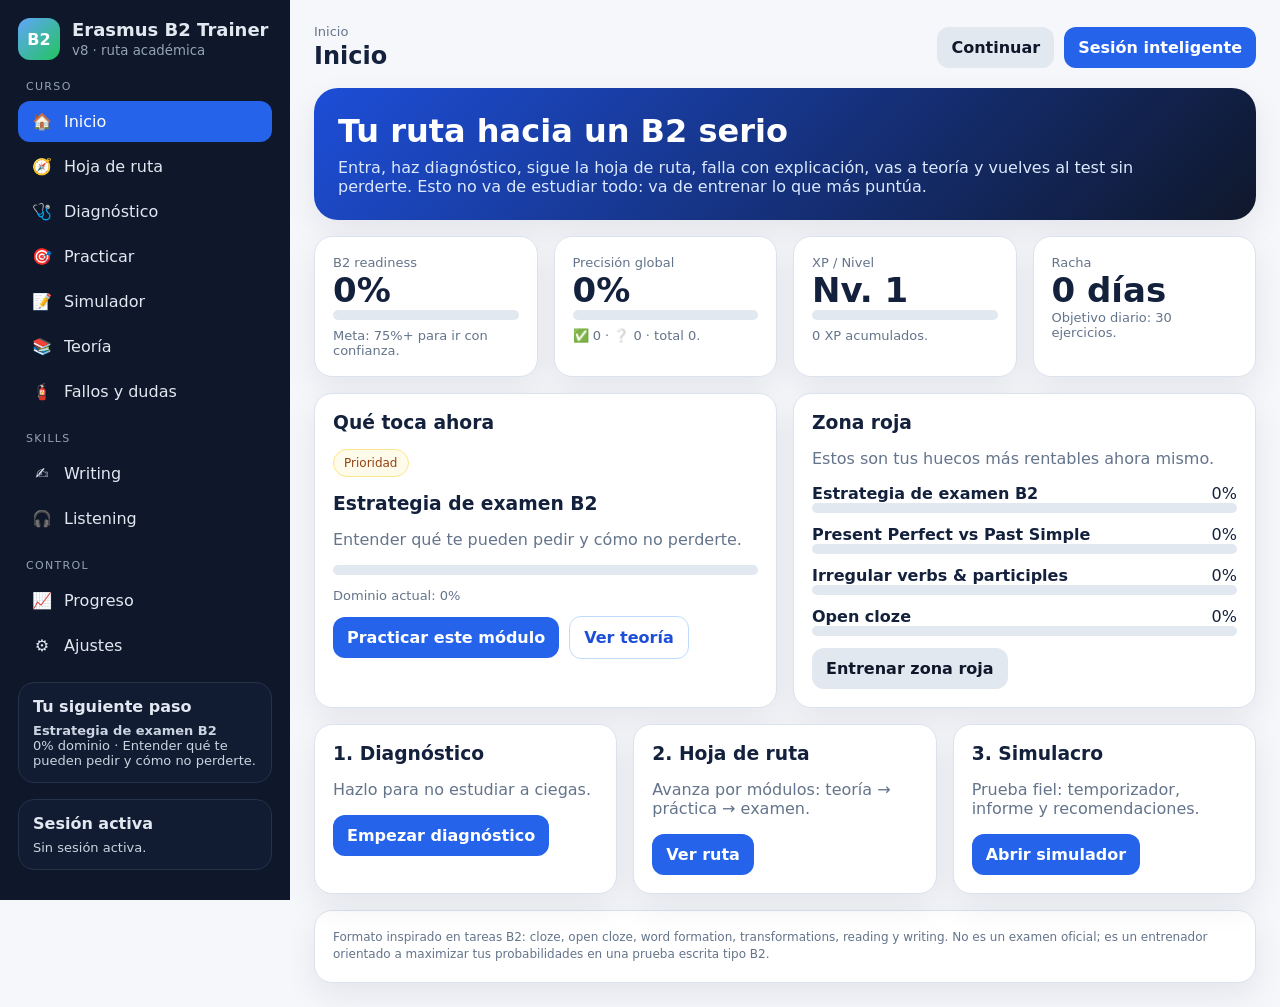
==== commit 6a2353f3: "Add partial credit correction to Erasmus B2 trainer v8" ====
--- a/erasmus-b2-trainer/index.html
+++ b/erasmus-b2-trainer/index.html
@@ -1,89 +1,195 @@
 <!DOCTYPE html>
-<html lang="es"><head><meta charset="UTF-8"><meta name="viewport" content="width=device-width,initial-scale=1.0"><title>Erasmus B2 Trainer v6</title><style>
-:root{--bg:#f6f7fb;--card:#fff;--ink:#111827;--muted:#6b7280;--line:#e5e7eb;--brand:#2563eb;--brand2:#1d4ed8;--ok:#16a34a;--warn:#d97706;--bad:#dc2626;--soft:#eff6ff;--top:58px;--side:282px}*{box-sizing:border-box}body{margin:0;font-family:Inter,system-ui,-apple-system,Segoe UI,Roboto,Arial,sans-serif;background:var(--bg);color:var(--ink)}button,input,textarea,select{font:inherit}button{border:1px solid var(--line);background:#fff;border-radius:12px;padding:10px 13px;cursor:pointer;font-weight:700}button:hover{border-color:#cbd5e1;transform:translateY(-1px)}button.primary{background:var(--brand);color:#fff;border-color:var(--brand)}button.primary:hover{background:var(--brand2)}button.ghost{background:transparent}button.danger{color:var(--bad);border-color:#fecaca}.topbar{height:var(--top);position:sticky;top:0;z-index:10;background:rgba(255,255,255,.9);backdrop-filter:blur(10px);border-bottom:1px solid var(--line);display:flex;align-items:center;justify-content:space-between;padding:0 18px}.brand{font-weight:900;letter-spacing:-.02em;display:flex;align-items:center;gap:10px}.layout{display:grid;grid-template-columns:var(--side) 1fr;min-height:calc(100vh - var(--top))}.sidebar{border-right:1px solid var(--line);background:#fff;padding:16px;position:sticky;top:var(--top);height:calc(100vh - var(--top));overflow:auto}.sidebtn{width:100%;display:flex;align-items:center;gap:10px;margin:4px 0;border:0;background:transparent;text-align:left;justify-content:flex-start}.sidebtn.active{background:var(--soft);color:var(--brand)}.sidegroup{font-size:12px;color:var(--muted);font-weight:900;text-transform:uppercase;margin:16px 4px 8px}.content{padding:22px;max-width:1280px;width:100%;margin:0 auto}.card{background:var(--card);border:1px solid var(--line);border-radius:20px;padding:18px;box-shadow:0 1px 2px rgba(0,0,0,.03)}.flat{box-shadow:none}.grid{display:grid;gap:16px}.g2{grid-template-columns:repeat(2,minmax(0,1fr))}.g3{grid-template-columns:repeat(3,minmax(0,1fr))}.g4{grid-template-columns:repeat(4,minmax(0,1fr))}.hero{background:linear-gradient(135deg,#eef2ff,#fff);border:1px solid #dbeafe}.hero h1{font-size:34px;margin:0 0 8px;letter-spacing:-.04em}.muted{color:var(--muted)}.small{font-size:13px}.hRow{display:flex;align-items:center;justify-content:space-between;gap:14px}.tag{display:inline-flex;align-items:center;gap:6px;background:#f3f4f6;border:1px solid var(--line);border-radius:999px;padding:5px 10px;font-size:12px;font-weight:800;color:#374151;margin:2px}.tag.ok{background:#ecfdf5;color:#166534;border-color:#bbf7d0}.tag.warn{background:#fffbeb;color:#92400e;border-color:#fde68a}.tag.bad{background:#fef2f2;color:#991b1b;border-color:#fecaca}.progress{height:10px;background:#e5e7eb;border-radius:999px;overflow:hidden}.bar{height:100%;background:var(--brand);transition:.25s}.bar.ok{background:var(--ok)}.bar.warn{background:var(--warn)}.bar.bad{background:var(--bad)}.statBig{font-size:34px;font-weight:950;letter-spacing:-.04em}.lesson{border:1px solid var(--line);border-radius:16px;padding:14px;background:#fff;margin-bottom:10px}.lesson.done{border-color:#bbf7d0;background:#f0fdf4}.lesson.active{border-color:#bfdbfe;background:#eff6ff}.topicCard{border:1px solid var(--line);border-radius:16px;padding:14px;background:#fff}.topicCard.locked{opacity:.72}.topicTitle{display:flex;gap:10px;align-items:flex-start}.questionBox{background:#fff;border:1px solid var(--line);border-radius:20px;padding:20px}.qText{font-size:22px;font-weight:850;line-height:1.35}.options{display:grid;gap:10px;margin-top:16px}.option{display:flex;align-items:flex-start;gap:10px;text-align:left;border:1px solid var(--line);border-radius:14px;padding:12px;background:#fff}.option.selected{border-color:var(--brand);background:#eff6ff}.option.correct{border-color:#86efac;background:#f0fdf4}.option.wrong{border-color:#fca5a5;background:#fef2f2}.inputAnswer{width:100%;border:1px solid var(--line);border-radius:12px;padding:12px;margin-top:14px}.feedback{border-radius:16px;padding:14px;margin-top:16px}.feedback.ok{background:#f0fdf4;border:1px solid #bbf7d0}.feedback.bad{background:#fef2f2;border:1px solid #fecaca}.explainGrid{display:grid;grid-template-columns:repeat(4,1fr);gap:10px;margin-top:12px}.explainBox{background:#fff;border:1px solid var(--line);border-radius:14px;padding:10px}.sessionBar{position:sticky;top:var(--top);z-index:5;background:#111827;color:#fff;margin:-22px -22px 18px;padding:12px 22px;display:flex;align-items:center;justify-content:space-between;gap:10px}.sessionBar button{background:#fff;color:#111827}.theoryBlock{background:#f9fafb;border:1px solid var(--line);border-radius:16px;padding:14px;margin:12px 0}.examplePair{display:grid;grid-template-columns:1fr 1fr;gap:10px;margin:10px 0}.badEx{background:#fef2f2;border:1px solid #fecaca;border-radius:14px;padding:12px}.goodEx{background:#f0fdf4;border:1px solid #bbf7d0;border-radius:14px;padding:12px}.tableWrap{max-width:100%;overflow-x:auto}
-.table{width:100%;border-collapse:collapse}.table th,.table td{border-bottom:1px solid var(--line);padding:10px;text-align:left;vertical-align:top}.pillNav{display:flex;gap:8px;flex-wrap:wrap;margin:10px 0}.pillNav button.active{background:var(--brand);color:#fff}.examProfile{border:1px solid var(--line);border-radius:18px;padding:16px;background:#fff}.alert{border-radius:16px;padding:14px;border:1px solid var(--line);background:#fff}.alert.info{background:#eff6ff;border-color:#bfdbfe}.alert.warn{background:#fffbeb;border-color:#fde68a}.kbd{font-family:ui-monospace,Menlo,Consolas,monospace;background:#111827;color:#fff;border-radius:6px;padding:2px 6px}.mobileToggle{display:none}.textarea{width:100%;min-height:160px;border:1px solid var(--line);border-radius:14px;padding:12px}.badge{display:flex;gap:10px;border:1px solid var(--line);border-radius:16px;padding:12px;background:#fff}.badge.locked{filter:grayscale(1);opacity:.45}@media(max-width:900px){:root{--side:0}.layout,.content,.card,.grid{min-width:0}.content{max-width:100vw;overflow-x:hidden}.layout{grid-template-columns:1fr}.sidebar{position:fixed;left:-300px;top:var(--top);width:280px;z-index:20;transition:.2s}.sidebar.open{left:0}.mobileToggle{display:inline-flex}.content{padding:14px}.g2,.g3,.g4,.explainGrid,.examplePair{grid-template-columns:1fr}.hero h1{font-size:26px}.sessionBar{margin:-14px -14px 14px;padding:10px 14px}}
-</style></head>
-<body><div class="topbar"><div class="brand"><button class="mobileToggle" onclick="mobileMenu()">☰</button><span>🎓 Erasmus B2 Trainer</span><span class="tag">v6</span></div><div style="display:flex;gap:8px;align-items:center;flex-wrap:wrap"><span class="tag">XP <b id="xp">0</b></span><span class="tag">B2 <b id="ready">0%</b></span><span class="tag">🔥 <b id="streak">0 días</b></span></div></div><div class="layout"><aside class="sidebar" id="sidebar"><div class="sidegroup">Estudio</div><button data-view="dashboard" class="sidebtn active" onclick="setView('dashboard')">🏠 Panel</button><button data-view="roadmap" class="sidebtn" onclick="setView('roadmap')">🗺️ Hoja de ruta</button><button data-view="practice" class="sidebtn" onclick="setView('practice')">🧠 Practicar</button><button data-view="simulator" class="sidebtn" onclick="setView('simulator')">🎯 Simulador</button><div class="sidegroup">Biblioteca</div><button data-view="theory" class="sidebtn" onclick="setView('theory')">📚 Teoría</button><button data-view="errors" class="sidebtn" onclick="setView('errors')">🔍 Fallos</button><button data-view="writing" class="sidebtn" onclick="setView('writing')">✍️ Writing</button><button data-view="listening" class="sidebtn" onclick="setView('listening')">🎧 Listening</button><div class="sidegroup">Datos</div><button data-view="progress" class="sidebtn" onclick="setView('progress')">📊 Progreso</button><button data-view="settings" class="sidebtn" onclick="setView('settings')">⚙️ Ajustes</button><div class="alert info" style="margin-top:16px"><b>Regla de oro</b><br><span class="small">Fallo → teoría → reentrenar → simulacro.</span></div></aside><main class="content" id="app"></main></div><script>
-const DATA = {"topics": [{"id": "tenses-map", "name": "Mapa de tiempos verbales", "short": "Tenses map", "unit": "Bloque 0 · Orientación", "icon": "🧭", "exam": "Grammar control / mixed cloze", "weight": 8, "why": "Para no estudiar tiempos sueltos: primero sabes qué tiempos existen y cuándo salen."}, {"id": "present-simple-continuous", "name": "Present Simple vs Present Continuous", "short": "Present S/C", "unit": "Bloque 1 · Core tenses", "icon": "🔄", "exam": "Grammar / open cloze", "weight": 7, "why": "Rutina vs ahora. Parece básico, pero cae muchísimo en huecos y writings."}, {"id": "past-simple-continuous", "name": "Past Simple vs Past Continuous", "short": "Past S/C", "unit": "Bloque 1 · Core tenses", "icon": "🎬", "exam": "Narrative grammar / reading", "weight": 7, "why": "Acción puntual vs acción en progreso en el pasado."}, {"id": "pp-vs-past", "name": "Present Perfect vs Past Simple", "short": "Perfect vs Past", "unit": "Bloque 1 · Core tenses", "icon": "⏱️", "exam": "Grammar control / open cloze", "weight": 10, "why": "Tu mayor punto de mejora: since/for/already/yesterday deciden la respuesta."}, {"id": "present-perfect-continuous", "name": "Present Perfect Simple vs Continuous", "short": "PPS/PPC", "unit": "Bloque 1 · Core tenses", "icon": "⏳", "exam": "Grammar / transformations", "weight": 7, "why": "I have worked vs I have been working: resultado vs duración/proceso."}, {"id": "irregulars", "name": "Irregular verbs & participles", "short": "Irregulares", "unit": "Bloque 1 · Core tenses", "icon": "🧱", "exam": "Use of English", "weight": 10, "why": "Sin participios no hay perfect tenses, pasiva ni transformations."}, {"id": "past-perfect", "name": "Past Perfect & Past Perfect Continuous", "short": "Past Perfect", "unit": "Bloque 1 · Core tenses", "icon": "⏮️", "exam": "Narrative grammar / transformations", "weight": 8, "why": "Ordena dos acciones pasadas: lo anterior va con had + participio."}, {"id": "future-forms", "name": "Future forms: will, going to, present continuous", "short": "Futures", "unit": "Bloque 2 · B2 grammar", "icon": "🔮", "exam": "Grammar / writing", "weight": 7, "why": "Plan, predicción, decisión espontánea y horario. Muy útil para writing y speaking."}, {"id": "conditionals", "name": "Conditionals 0, 1, 2, 3 & mixed", "short": "Conditionals", "unit": "Bloque 2 · B2 grammar", "icon": "🌿", "exam": "Transformations / writing", "weight": 10, "why": "If I were..., If I had known... es B2 puro y cae mucho en reescrituras."}, {"id": "passive", "name": "Passive voice", "short": "Passive", "unit": "Bloque 2 · B2 grammar", "icon": "🏗️", "exam": "Transformations / formal writing", "weight": 8, "why": "Se usa para sonar más formal y para cambiar foco: The app was created..."}, {"id": "reported-speech", "name": "Reported speech", "short": "Reported", "unit": "Bloque 2 · B2 grammar", "icon": "💬", "exam": "Transformations", "weight": 8, "why": "He said that..., she asked if... típico en transformations."}, {"id": "modals", "name": "Modal verbs: obligation, deduction, advice", "short": "Modals", "unit": "Bloque 2 · B2 grammar", "icon": "⚖️", "exam": "Open cloze / transformations", "weight": 8, "why": "must, have to, should, might, can't have... dan muchos puntos B2."}, {"id": "relative-clauses", "name": "Relative clauses", "short": "Relatives", "unit": "Bloque 2 · B2 grammar", "icon": "🧷", "exam": "Writing / transformations / cloze", "weight": 7, "why": "who/which/where/whose y comas: mejora writing y reading."}, {"id": "articles-quantifiers", "name": "Articles & quantifiers", "short": "Articles", "unit": "Bloque 2 · B2 grammar", "icon": "🔢", "exam": "Open cloze", "weight": 7, "why": "a/the/—, much/many/few/little suelen aparecer en huecos sin opciones."}, {"id": "prepositions", "name": "Prepositions & collocations", "short": "Prepositions", "unit": "Bloque 3 · Use of English", "icon": "📌", "exam": "Cloze / multiple-choice cloze", "weight": 9, "why": "interested in, depend on, responsible for: se aprenden como bloques."}, {"id": "gerunds-infinitives", "name": "Verb patterns: -ing / to", "short": "-ing / to", "unit": "Bloque 3 · Use of English", "icon": "🧩", "exam": "Grammar / transformations", "weight": 8, "why": "enjoy doing, decide to do, make someone do: muy rentable."}, {"id": "linkers", "name": "Linkers & sentence logic", "short": "Linkers", "unit": "Bloque 3 · Use of English", "icon": "🔗", "exam": "Writing / cloze / transformations", "weight": 8, "why": "although/despite/however/because of suben writing y cloze."}, {"id": "word-formation", "name": "Word formation", "short": "Word formation", "unit": "Bloque 3 · Use of English", "icon": "🔧", "exam": "B2 Reading & Use Part 3", "weight": 9, "why": "success → successful → successfully. Puntos rápidos si identificas categoría."}, {"id": "open-cloze", "name": "Open cloze", "short": "Open cloze", "unit": "Bloque 3 · Use of English", "icon": "🕳️", "exam": "B2 Reading & Use Part 2", "weight": 10, "why": "Huecos sin opciones: auxiliares, preposiciones, artículos, pronombres, conectores."}, {"id": "transformations", "name": "Key word transformations", "short": "Transformations", "unit": "Bloque 3 · Use of English", "icon": "🔁", "exam": "B2 Reading & Use Part 4", "weight": 10, "why": "Reescribir sin cambiar significado: puede mezclar todos los temas."}, {"id": "reading", "name": "Reading strategy", "short": "Reading", "unit": "Bloque 4 · Skills", "icon": "📖", "exam": "B2 Reading Parts 5-7", "weight": 8, "why": "Opinión, detalle, inferencia y estructura textual."}, {"id": "writing", "name": "Writing B2", "short": "Writing", "unit": "Bloque 4 · Skills", "icon": "✍️", "exam": "Essay / email / article / review / report", "weight": 10, "why": "Estructura + conectores + control de errores. Puede salvar nota."}, {"id": "listening", "name": "Listening tracker", "short": "Listening", "unit": "Bloque 4 · Skills", "icon": "🎧", "exam": "Listening", "weight": 5, "why": "Lo puedes trabajar aparte, pero registrarlo evita engañarte."}], "theory": {"tenses-map": {"title": "Mapa de tiempos verbales: no son 12 monstruos, son decisiones", "objective": "Entender qué tiempos puede preguntar un examen escrito y para qué sirve cada grupo.", "formula": ["Present: rutinas/verdades vs acciones ahora.", "Past: hechos cerrados vs acciones en progreso.", "Perfect: conexión con ahora o anterioridad.", "Future: predicción, plan, intención, horario."], "triggers": ["Palabras de tiempo: always, now, yesterday, since, by the time, tomorrow.", "La pregunta real casi nunca es 'qué tiempo sé', sino 'qué pista manda'."], "examples": [["I am playing football every Sunday.", "I play football every Sunday.", "every Sunday = rutina."], ["I have seen him yesterday.", "I saw him yesterday.", "yesterday = tiempo cerrado."], ["When I arrived, she left.", "When I arrived, she had left.", "ella se fue antes de que yo llegara."]], "examMove": "Antes de contestar: 1) subraya marcador temporal, 2) decide si está cerrado o conectado, 3) mira si hay dos acciones.", "trap": "No intentes memorizar 12 tiempos a la vez. Aprende qué problema resuelve cada uno.", "common": ""}, "present-simple-continuous": {"title": "Present Simple vs Present Continuous", "objective": "Distinguir rutina/verdad general de acción temporal o en progreso.", "formula": ["Present Simple: subject + verb; he/she/it + -s.", "Present Continuous: am/is/are + verb-ing."], "triggers": ["always, usually, every day = Present Simple.", "now, at the moment, currently, this week = Present Continuous.", "Stative verbs: know, believe, like, need suelen ir en simple."], "examples": [["I am usually go to class by bus.", "I usually go to class by bus.", "usually = rutina."], ["She studies now.", "She is studying now.", "now = acción en progreso."], ["I am knowing the answer.", "I know the answer.", "know no suele ir en continuous."]], "examMove": "Busca si habla de hábito o de ahora. Si ves adverbio de frecuencia, casi siempre Present Simple.", "trap": "No uses continuous con todos los verbos. 'I know', no 'I am knowing'.", "common": ""}, "past-simple-continuous": {"title": "Past Simple vs Past Continuous", "objective": "Narrar pasado: acción puntual vs acción que estaba ocurriendo.", "formula": ["Past Simple: finished action: I arrived, she called.", "Past Continuous: was/were + verb-ing: I was studying."], "triggers": ["when + acción puntual suele ir con Past Simple.", "while/as + acción en progreso suele ir con Past Continuous."], "examples": [["I watched TV when she called.", "I was watching TV when she called.", "ver la tele estaba en progreso."], ["While I walked home, it started to rain.", "While I was walking home, it started to rain.", "while marca acción larga."], ["He was dropped his phone.", "He dropped his phone.", "drop es acción puntual."]], "examMove": "Pregunta: ¿es una escena de fondo o un golpe puntual? Fondo = continuous; golpe = simple.", "trap": "No pongas Past Continuous solo porque sea pasado. Debe haber duración/progreso.", "common": ""}, "pp-vs-past": {"title": "Present Perfect vs Past Simple", "objective": "Elegir entre have/has + participio y pasado simple sin traducir desde español.", "formula": ["Present Perfect = have/has + past participle.", "Past Simple = verb in past form."], "triggers": ["Present Perfect: since, for, already, yet, ever, never, recently, so far, this week si sigue viva.", "Past Simple: yesterday, last night, ago, in 2020, when I was..., last year."], "examples": [["I have seen him yesterday.", "I saw him yesterday.", "yesterday cierra el tiempo."], ["I lived here since 2020.", "I have lived here since 2020.", "since conecta pasado y presente."], ["She has already finish.", "She has already finished.", "have/has + participio."]], "examMove": "Subraya la palabra de tiempo: cerrada = Past Simple; conectada con ahora = Present Perfect.", "trap": "El español engaña: 'he visto ayer' en inglés es incorrecto.", "common": ""}, "present-perfect-continuous": {"title": "Present Perfect Simple vs Continuous", "objective": "Diferenciar resultado conseguido de proceso/duración.", "formula": ["PPS: have/has + participle: I have written three emails.", "PPC: have/has been + verb-ing: I have been writing all morning."], "triggers": ["how long, all day, lately = continuous probable.", "how many, how much, already, just = simple probable."], "examples": [["I have been finished the report.", "I have finished the report.", "resultado completado."], ["I have studied for three hours and I'm tired.", "I have been studying for three hours and I'm tired.", "énfasis en duración/proceso."], ["She has been reading three books this month.", "She has read three books this month.", "cantidad completada = simple."]], "examMove": "Mira si importa el resultado o el proceso. Resultado = simple; duración/proceso = continuous.", "trap": "No uses continuous con cantidades completadas: 'have read three books'.", "common": ""}, "irregulars": {"title": "Irregular verbs & participles", "objective": "Diferenciar segunda y tercera columna: spoke/spoken, wrote/written.", "formula": ["Past simple: I spoke, I wrote, I took.", "Past participle: I have spoken, I have written, I have taken."], "triggers": ["Después de have/has/had/be/been necesitas participio.", "Después de did el verbo vuelve a base: Did you go?"], "examples": [["I have spoke English.", "I have spoken English.", "have + participio."], ["Did you went?", "Did you go?", "did ya marca pasado."], ["The window was broke.", "The window was broken.", "pasiva = be + participio."]], "examMove": "Si ves have/has/had/was/were/been, busca tercera columna.", "trap": "No confundas past simple con participio: spoke ≠ spoken.", "common": ""}, "past-perfect": {"title": "Past Perfect & Past Perfect Continuous", "objective": "Ordenar acciones pasadas y expresar duración antes de otro pasado.", "formula": ["Past Perfect: had + participle.", "Past Perfect Continuous: had been + verb-ing."], "triggers": ["by the time, before, after, already + pasado.", "for two hours before... = had been + ing probable."], "examples": [["When I arrived, she left.", "When I arrived, she had left.", "ella se fue antes."], ["He was tired because he had worked all night.", "He was tired because he had been working all night.", "duración/proceso antes de otro pasado."], ["I didn't watch it because I saw it before.", "I didn't watch it because I had seen it before.", "verla fue anterior."]], "examMove": "Dibuja dos puntos en una línea de tiempo. El punto más antiguo suele ir en Past Perfect.", "trap": "No lo uses para cualquier pasado. Solo cuando hay anterioridad clara.", "common": ""}, "future-forms": {"title": "Future forms: will, going to, present continuous", "objective": "Elegir futuro según intención, plan, decisión espontánea u horario.", "formula": ["will + verb: prediction/spontaneous decision.", "be going to + verb: intention/evidence.", "present continuous: fixed personal arrangement."], "triggers": ["Look at those clouds = going to.", "I think/probably = will.", "tomorrow at 6 with a person/plan = present continuous."], "examples": [["Look at the sky! It will rain.", "Look at the sky! It is going to rain.", "evidencia presente."], ["I meet Ana tomorrow at six.", "I am meeting Ana tomorrow at six.", "plan organizado."], ["The train is leaving at 8.", "The train leaves at 8.", "horario oficial = present simple."]], "examMove": "Decide el tipo de futuro: predicción, intención, plan fijo u horario.", "trap": "No todo futuro es will.", "common": ""}, "conditionals": {"title": "Conditionals 0, 1, 2, 3 & mixed", "objective": "Usar if para hechos, posibilidades reales, hipótesis y pasado imposible.", "formula": ["0: If + present, present.", "1: If + present, will + verb.", "2: If + past, would + verb.", "3: If + past perfect, would have + participle."], "triggers": ["scientific/general truth = zero.", "real future possibility = first.", "imaginary present/future = second.", "regret/impossible past = third."], "examples": [["If I will pass, I will go.", "If I pass, I will go.", "en if de primer condicional no va will."], ["If I was you, I would study.", "If I were you, I would study.", "forma estándar B2."], ["If I knew, I would have told you.", "If I had known, I would have told you.", "pasado imposible = third conditional."]], "examMove": "Identifica si es real, imaginario o pasado imposible. Eso decide todo.", "trap": "El error clásico: meter will después de if en primer condicional.", "common": ""}, "passive": {"title": "Passive voice", "objective": "Cambiar el foco de quién hace la acción a qué recibe la acción.", "formula": ["Passive = be + past participle.", "Present: is made. Past: was made. Perfect: has been made. Future: will be made."], "triggers": ["formal writing, reports, processes.", "by + agent solo si importa quién lo hizo."], "examples": [["They built the app in 2024 → The app built in 2024.", "The app was built in 2024.", "be + participio."], ["The documents have sent.", "The documents have been sent.", "perfect passive = have/has been + participio."], ["People speak English here.", "English is spoken here.", "foco en English."]], "examMove": "Busca objeto de la activa; ese objeto pasa a sujeto de la pasiva.", "trap": "No olvides el verbo be. 'was created', no 'created' solo.", "common": ""}, "reported-speech": {"title": "Reported speech", "objective": "Contar lo que alguien dijo o preguntó cambiando tiempos y orden.", "formula": ["say/tell + that + clause.", "Questions: asked if/whether... or asked wh-word + subject + verb."], "triggers": ["said/told en pasado suele empujar un tiempo hacia atrás.", "am/is → was; present simple → past simple; past simple → past perfect; will → would."], "examples": [["He said me he was tired.", "He told me he was tired.", "tell + persona."], ["She asked where did I live.", "She asked where I lived.", "pregunta indirecta: orden afirmativo."], ["He said: I finished. → He said he finished.", "He said he had finished.", "backshift típico."]], "examMove": "En reported questions, elimina el orden de pregunta: where I lived, not where did I live.", "trap": "say vs tell: say something; tell someone something.", "common": ""}, "modals": {"title": "Modal verbs: obligation, deduction, advice", "objective": "Elegir must, have to, should, might, can't y formas perfectas.", "formula": ["Obligation: must / have to.", "Advice: should / ought to.", "Deduction present: must be / can't be / might be.", "Deduction past: must have + participle / can't have + participle."], "triggers": ["I'm sure = must.", "impossible = can't.", "maybe = might/could.", "advice = should."], "examples": [["You must to study.", "You must study.", "modal + verbo base."], ["He can't be at home; his car isn't there.", "He can't be at home; his car isn't there.", "deducción negativa."], ["She must went home.", "She must have gone home.", "deducción pasada = modal + have + participio."]], "examMove": "Tras modal, el verbo va en base: must go, should study. Para pasado: modal + have + participle.", "trap": "No pongas 'to' después de must/should/can.", "common": ""}, "relative-clauses": {"title": "Relative clauses", "objective": "Unir ideas con who, which, where, whose, that.", "formula": ["who = people; which = things; where = places; whose = possession.", "Defining: sin comas. Non-defining: con comas y extra info."], "triggers": ["the person ___ = who/that.", "the place ___ = where.", "the app, ___ is free, = which."], "examples": [["The man which helped me was kind.", "The man who helped me was kind.", "person = who."], ["Madrid, that is the capital, is big.", "Madrid, which is the capital, is big.", "non-defining no usa that."], ["The student whose laptop broke called IT.", "The student whose laptop broke called IT.", "whose = posesión."]], "examMove": "Pregunta qué representa el hueco: persona, cosa, lugar o posesión.", "trap": "No uses 'that' entre comas en relative clauses.", "common": ""}, "articles-quantifiers": {"title": "Articles & quantifiers", "objective": "Controlar a/the/no article y much/many/few/little.", "formula": ["a/an = one nonspecific singular countable.", "the = specific/known/unique/superlative.", "much/little = uncountable; many/few = countable plural."], "triggers": ["first mention = a/an; second mention = the.", "best/most/only = the probable.", "information/advice/money = uncountable."], "examples": [["I need an information.", "I need some information.", "information es uncountable."], ["She is best student.", "She is the best student.", "superlative + the."], ["There are much people.", "There are many people.", "people plural countable."]], "examMove": "Mira si el nombre es contable o incontable y si es específico.", "trap": "No todo lo que en español lleva artículo lo lleva en inglés.", "common": ""}, "prepositions": {"title": "Prepositions & collocations", "objective": "Aprender bloques fijos, no traducir preposición por preposición.", "formula": ["Adjective + prep: interested in, good at, responsible for.", "Verb + prep: depend on, listen to, apologise for, wait for."], "triggers": ["interested ___ = in; depend ___ = on; good ___ = at; responsible ___ = for; similar ___ = to."], "examples": [["I'm interested on Erasmus.", "I'm interested in Erasmus.", "interested in."], ["It depends of the exam.", "It depends on the exam.", "depend on."], ["She is responsible of the project.", "She is responsible for the project.", "responsible for."]], "examMove": "Recupera el bloque entero: adjective/verb + preposition.", "trap": "El español te traiciona: 'depende de' no es depend of.", "common": ""}, "gerunds-infinitives": {"title": "Verb patterns: -ing / to", "objective": "Saber qué forma pide cada verbo.", "formula": ["enjoy/avoid/finish/suggest + -ing.", "want/need/decide/hope/learn + to + infinitive.", "make/let + object + base verb."], "triggers": ["enjoy ___ = doing.", "decide ___ = to do.", "make someone ___ = do."], "examples": [["I enjoy to study English.", "I enjoy studying English.", "enjoy + ing."], ["She decided studying abroad.", "She decided to study abroad.", "decide + to."], ["My teacher made me to practise.", "My teacher made me practise.", "make + object + base."]], "examMove": "Aprende el patrón como si fuera una contraseña: enjoy doing, decide to do.", "trap": "No todo infinitivo español se traduce con to.", "common": ""}, "linkers": {"title": "Linkers & sentence logic", "objective": "Elegir conectores según causa, contraste, resultado o suma.", "formula": ["although + clause; despite + noun/ing.", "because + clause; because of + noun/ing.", "however va separado y contrasta frases."], "triggers": ["sujeto + verbo después = although/because probable.", "noun/ing después = despite/because of probable."], "examples": [["Despite it was raining, we went out.", "Although it was raining, we went out.", "although + clause."], ["Because of I was tired, I stopped.", "Because I was tired, I stopped.", "because + clause."], ["The exam was hard. Although, I passed.", "The exam was hard. However, I passed.", "however conecta frases."]], "examMove": "Primero decide la lógica; después mira la estructura que viene detrás.", "trap": "Despite/Because of no van con sujeto + verbo.", "common": ""}, "word-formation": {"title": "Word formation", "objective": "Cambiar categoría: noun, adjective, adverb, negative form.", "formula": ["article/possessive + gap = noun probable.", "be/seem/look + gap = adjective probable.", "verb + gap = adverb probable."], "triggers": ["success → successful → successfully.", "decide → decision; responsible → responsibility; possible → impossible."], "examples": [["His decide was brave.", "His decision was brave.", "his + noun."], ["The course was success.", "The course was successful.", "be + adjective."], ["She explained it clear.", "She explained it clearly.", "verb + adverb."]], "examMove": "Primero identifica qué tipo de palabra falta. Luego forma la palabra.", "trap": "No cambies por intuición: mira la palabra antes y después del hueco.", "common": ""}, "open-cloze": {"title": "Open cloze", "objective": "Rellenar huecos sin opciones con palabras gramaticales cortas.", "formula": ["Suelen faltar: articles, prepositions, auxiliaries, pronouns, linkers.", "Rara vez falta una palabra larga de vocabulario."], "triggers": ["one of ___ best = the.", "interested ___ = in.", "so ___ to = as.", "have never ___ = been/done/seen según contexto."], "examples": [["It was such useful app.", "It was such a useful app.", "such + a + singular countable."], ["One of best ways is practice.", "One of the best ways is practice.", "one of the + superlative."], ["I am looking forward ___ hearing from you.", "I am looking forward to hearing from you.", "look forward to + ing."]], "examMove": "Lee 3 palabras antes y 3 después. Busca expresión fija o pieza gramatical.", "trap": "No pongas palabras largas por desesperación.", "common": ""}, "transformations": {"title": "Key word transformations", "objective": "Reescribir manteniendo significado y usando una palabra clave obligatoria.", "formula": ["No cambies la palabra clave.", "Estructuras típicas: too/enough, so/such, despite/although, passive, reported speech, conditionals, perfect."], "triggers": ["KEY despite → despite + noun/ing.", "KEY if → conditional.", "KEY since/for → present perfect."], "examples": [["The box was too heavy. ENOUGH", "The box was not light enough.", "too + adj ↔ not adj-opposite enough."], ["People use English everywhere. SPOKEN", "English is spoken everywhere.", "pasiva."], ["I didn't study, so I failed. IF", "If I had studied, I wouldn't have failed.", "third conditional."]], "examMove": "Identifica primero la estructura equivalente. Después escribe 2–5 palabras limpias.", "trap": "No cambies la palabra clave y no escribas una frase larguísima.", "common": ""}, "reading": {"title": "Reading B2", "objective": "Responder detalle, opinión, inferencia y estructura sin leer a lo loco.", "formula": ["Part 5: multiple choice on one text.", "Part 6: gapped text, cohesion.", "Part 7: matching, localizar información."], "triggers": ["opinion/attitude words: however, surprisingly, unfortunately.", "pronouns and references help in gapped text."], "examples": [["Busco una palabra igual y marco.", "Busco la idea completa y descarto trampas.", "las opciones copian palabras para engañar."], ["Leo todo sin objetivo.", "Leo preguntas primero y localizo zonas.", "ahorra tiempo."], ["No reviso pronouns.", "Compruebo this/they/it para gapped text.", "cohesión textual."]], "examMove": "Pregunta → localizar → leer zona → eliminar opciones extremas.", "trap": "Las opciones con palabras copiadas pueden ser falsas.", "common": ""}, "writing": {"title": "Writing B2", "objective": "Escribir claro, organizado y con riesgo controlado.", "formula": ["Essay: intro + idea 1 + idea 2 + own idea/opinion + conclusion.", "Email/letter: objetivo claro + puntos pedidos + cierre.", "Review/article/report: estructura visible y conectores."], "triggers": ["140–190 palabras en Cambridge B2 First.", "Valoran contenido, organización, lenguaje y comunicación."], "examples": [["Texto largo sin párrafos.", "4 párrafos claros con conectores.", "organización visible."], ["Very very good.", "extremely useful / highly recommended.", "léxico B2 controlado."], ["I think... I think... I think...", "In my view / I would argue that / To sum up.", "variedad sin arriesgar demasiado."]], "examMove": "No intentes sonar nativo: estructura limpia, conectores y pocos errores graves.", "trap": "Un writing con muchas frases largas mal construidas baja más que uno simple pero correcto.", "common": ""}, "listening": {"title": "Listening tracker", "objective": "Registrar escucha para no dejarla al azar.", "formula": ["Cambridge B2 First listening: 4 parts / 30 questions.", "Se escucha cada audio dos veces en el formato Cambridge."], "triggers": ["opinions, attitude, gist, detail.", "números, fechas y distractores."], "examples": [["Escucho sin objetivo.", "Leo preguntas antes y predigo tipo de respuesta.", "te prepara para distractores."], ["Me quedo con la primera palabra que suena.", "Espero confirmación en la segunda escucha.", "puede haber corrección del hablante."], ["No apunto fallos.", "Registro qué tipo de audio me cuesta.", "mejora dirigida."]], "examMove": "Haz 10–20 minutos al día y registra dificultad + tipo de fallo.", "trap": "Creer que 'lo entiendo más o menos' no es medir progreso.", "common": ""}}, "exercises": [{"id": "q0001", "topic": "tenses-map", "type": "choice", "question": "I ____ football every Sunday.", "answer": "play", "accepted": ["play"], "options": ["am playing", "play", "have played", "played"], "level": "B1+/B2", "exam": "Grammar", "context": "every Sunday = rutina", "rule": "Present Simple para hábitos.", "strategy": "Subraya la pista del contexto antes de elegir.", "trap": "No traduzcas desde español.", "passage": null, "key": null, "first": null, "second": null}, {"id": "q0002", "topic": "tenses-map", "type": "choice", "question": "She ____ right now, so don't call her.", "answer": "is studying", "accepted": ["is studying"], "options": ["studies", "is studying", "has studied", "studied"], "level": "B1+/B2", "exam": "Grammar", "context": "right now = ahora", "rule": "Present Continuous para acciones en progreso.", "strategy": "Subraya la pista del contexto antes de elegir.", "trap": "No traduzcas desde español.", "passage": null, "key": null, "first": null, "second": null}, {"id": "q0003", "topic": "tenses-map", "type": "choice", "question": "We ____ the project yesterday.", "answer": "finished", "accepted": ["finished"], "options": ["have finished", "finished", "had finished", "finish"], "level": "B1+/B2", "exam": "Grammar", "context": "yesterday = tiempo cerrado", "rule": "Past Simple.", "strategy": "Subraya la pista del contexto antes de elegir.", "trap": "No traduzcas desde español.", "passage": null, "key": null, "first": null, "second": null}, {"id": "q0004", "topic": "tenses-map", "type": "choice", "question": "I ____ here since 2022.", "answer": "have lived", "accepted": ["have lived"], "options": ["lived", "have lived", "had lived", "live"], "level": "B1+/B2", "exam": "Grammar", "context": "since + punto de inicio", "rule": "Present Perfect.", "strategy": "Subraya la pista del contexto antes de elegir.", "trap": "No traduzcas desde español.", "passage": null, "key": null, "first": null, "second": null}, {"id": "q0005", "topic": "tenses-map", "type": "choice", "question": "By the time I arrived, they ____.", "answer": "had left", "accepted": ["had left"], "options": ["left", "have left", "had left", "were leaving"], "level": "B1+/B2", "exam": "Grammar", "context": "acción anterior a otra pasada", "rule": "Past Perfect.", "strategy": "Subraya la pista del contexto antes de elegir.", "trap": "No traduzcas desde español.", "passage": null, "key": null, "first": null, "second": null}, {"id": "q0006", "topic": "tenses-map", "type": "choice", "question": "Look at those clouds! It ____.", "answer": "is going to rain", "accepted": ["is going to rain"], "options": ["will rain", "is going to rain", "rains", "rain"], "level": "B1+/B2", "exam": "Grammar", "context": "evidencia presente", "rule": "Going to para predicción con evidencia.", "strategy": "Subraya la pista del contexto antes de elegir.", "trap": "No traduzcas desde español.", "passage": null, "key": null, "first": null, "second": null}, {"id": "q0007", "topic": "present-simple-continuous", "type": "choice", "question": "He usually ____ coffee before class.", "answer": "drinks", "accepted": ["drinks"], "options": ["drinks", "is drinking", "drink", "has drunk"], "level": "B1+/B2", "exam": "Grammar", "context": "usually", "rule": "Rutina = Present Simple.", "strategy": "Subraya la pista del contexto antes de elegir.", "trap": "No traduzcas desde español.", "passage": null, "key": null, "first": null, "second": null}, {"id": "q0008", "topic": "present-simple-continuous", "type": "choice", "question": "They ____ a new app this week.", "answer": "are testing", "accepted": ["are testing"], "options": ["test", "are testing", "tested", "have tested"], "level": "B1+/B2", "exam": "Grammar", "context": "this week como situación temporal", "rule": "Present Continuous para situación temporal.", "strategy": "Subraya la pista del contexto antes de elegir.", "trap": "No traduzcas desde español.", "passage": null, "key": null, "first": null, "second": null}, {"id": "q0009", "topic": "present-simple-continuous", "type": "choice", "question": "I ____ what you mean.", "answer": "understand", "accepted": ["understand"], "options": ["am understanding", "understand", "have understood", "understood"], "level": "B1+/B2", "exam": "Grammar", "context": "stative verb", "rule": "understand suele ir en simple.", "strategy": "Subraya la pista del contexto antes de elegir.", "trap": "No traduzcas desde español.", "passage": null, "key": null, "first": null, "second": null}, {"id": "q0010", "topic": "present-simple-continuous", "type": "choice", "question": "My brother ____ in a warehouse at the moment.", "answer": "is working", "accepted": ["is working"], "options": ["works", "is working", "has worked", "worked"], "level": "B1+/B2", "exam": "Grammar", "context": "at the moment", "rule": "acción/situación temporal.", "strategy": "Subraya la pista del contexto antes de elegir.", "trap": "No traduzcas desde español.", "passage": null, "key": null, "first": null, "second": null}, {"id": "q0011", "topic": "present-simple-continuous", "type": "choice", "question": "Water ____ at 100°C.", "answer": "boils", "accepted": ["boils"], "options": ["is boiling", "boils", "has boiled", "boiled"], "level": "B1+/B2", "exam": "Grammar", "context": "verdad general", "rule": "Present Simple.", "strategy": "Subraya la pista del contexto antes de elegir.", "trap": "No traduzcas desde español.", "passage": null, "key": null, "first": null, "second": null}, {"id": "q0012", "topic": "present-simple-continuous", "type": "choice", "question": "Why ____ you ____ so fast today?", "answer": "are walking", "accepted": ["are walking"], "options": ["do walk", "are walking", "have walked", "walk"], "level": "B1+/B2", "exam": "Grammar", "context": "today + ahora", "rule": "Present Continuous para comportamiento actual.", "strategy": "Subraya la pista del contexto antes de elegir.", "trap": "No traduzcas desde español.", "passage": null, "key": null, "first": null, "second": null}, {"id": "q0013", "topic": "past-simple-continuous", "type": "choice", "question": "I ____ when the phone rang.", "answer": "was studying", "accepted": ["was studying"], "options": ["studied", "was studying", "had studied", "study"], "level": "B1+/B2", "exam": "Grammar", "context": "when + acción puntual", "rule": "Fondo = Past Continuous.", "strategy": "Subraya la pista del contexto antes de elegir.", "trap": "No traduzcas desde español.", "passage": null, "key": null, "first": null, "second": null}, {"id": "q0014", "topic": "past-simple-continuous", "type": "choice", "question": "While we ____ home, it started to rain.", "answer": "were walking", "accepted": ["were walking"], "options": ["walked", "were walking", "had walked", "walk"], "level": "B1+/B2", "exam": "Grammar", "context": "while", "rule": "Past Continuous para acción en progreso.", "strategy": "Subraya la pista del contexto antes de elegir.", "trap": "No traduzcas desde español.", "passage": null, "key": null, "first": null, "second": null}, {"id": "q0015", "topic": "past-simple-continuous", "type": "choice", "question": "She ____ her keys yesterday.", "answer": "lost", "accepted": ["lost"], "options": ["was losing", "lost", "had lost", "has lost"], "level": "B1+/B2", "exam": "Grammar", "context": "yesterday + acción puntual", "rule": "Past Simple.", "strategy": "Subraya la pista del contexto antes de elegir.", "trap": "No traduzcas desde español.", "passage": null, "key": null, "first": null, "second": null}, {"id": "q0016", "topic": "past-simple-continuous", "type": "choice", "question": "They ____ dinner when I arrived.", "answer": "were having", "accepted": ["were having"], "options": ["had", "were having", "have had", "had had"], "level": "B1+/B2", "exam": "Grammar", "context": "scene in progress", "rule": "Past Continuous.", "strategy": "Subraya la pista del contexto antes de elegir.", "trap": "No traduzcas desde español.", "passage": null, "key": null, "first": null, "second": null}, {"id": "q0017", "topic": "past-simple-continuous", "type": "choice", "question": "He ____ the laptop and broke the screen.", "answer": "dropped", "accepted": ["dropped"], "options": ["was dropping", "dropped", "had dropped", "has dropped"], "level": "B1+/B2", "exam": "Grammar", "context": "acción puntual secuencial", "rule": "Past Simple.", "strategy": "Subraya la pista del contexto antes de elegir.", "trap": "No traduzcas desde español.", "passage": null, "key": null, "first": null, "second": null}, {"id": "q0018", "topic": "past-simple-continuous", "type": "choice", "question": "The lights went out while I ____ an email.", "answer": "was writing", "accepted": ["was writing"], "options": ["wrote", "was writing", "had written", "write"], "level": "B1+/B2", "exam": "Grammar", "context": "while + duration", "rule": "Past Continuous.", "strategy": "Subraya la pista del contexto antes de elegir.", "trap": "No traduzcas desde español.", "passage": null, "key": null, "first": null, "second": null}, {"id": "q0019", "topic": "pp-vs-past", "type": "choice", "question": "I ____ him yesterday.", "answer": "saw", "accepted": ["saw"], "options": ["have seen", "saw", "had seen", "see"], "level": "B1+/B2", "exam": "Grammar", "context": "yesterday", "rule": "Past Simple con tiempo cerrado.", "strategy": "Subraya la pista del contexto antes de elegir.", "trap": "No traduzcas desde español.", "passage": null, "key": null, "first": null, "second": null}, {"id": "q0020", "topic": "pp-vs-past", "type": "choice", "question": "She ____ already ____ lunch.", "answer": "has eaten", "accepted": ["has eaten"], "options": ["ate", "has eaten", "had ate", "eats"], "level": "B1+/B2", "exam": "Grammar", "context": "already", "rule": "Present Perfect + participio.", "strategy": "Subraya la pista del contexto antes de elegir.", "trap": "No traduzcas desde español.", "passage": null, "key": null, "first": null, "second": null}, {"id": "q0021", "topic": "pp-vs-past", "type": "choice", "question": "We ____ in Madrid since 2020.", "answer": "have lived", "accepted": ["have lived"], "options": ["lived", "have lived", "had lived", "live"], "level": "B1+/B2", "exam": "Grammar", "context": "since 2020", "rule": "Present Perfect para situación que sigue.", "strategy": "Subraya la pista del contexto antes de elegir.", "trap": "No traduzcas desde español.", "passage": null, "key": null, "first": null, "second": null}, {"id": "q0022", "topic": "pp-vs-past", "type": "choice", "question": "They ____ the exam last week.", "answer": "took", "accepted": ["took"], "options": ["have taken", "took", "had taken", "take"], "level": "B1+/B2", "exam": "Grammar", "context": "last week", "rule": "Past Simple.", "strategy": "Subraya la pista del contexto antes de elegir.", "trap": "No traduzcas desde español.", "passage": null, "key": null, "first": null, "second": null}, {"id": "q0023", "topic": "pp-vs-past", "type": "choice", "question": "____ you ever ____ to Ireland?", "answer": "Have been", "accepted": ["Have been"], "options": ["Did go", "Have been", "Had been", "Do go"], "level": "B1+/B2", "exam": "Grammar", "context": "ever", "rule": "Present Perfect para experiencia.", "strategy": "Subraya la pista del contexto antes de elegir.", "trap": "No traduzcas desde español.", "passage": null, "key": null, "first": null, "second": null}, {"id": "q0024", "topic": "pp-vs-past", "type": "choice", "question": "He ____ three emails this morning, and it's still morning.", "answer": "has sent", "accepted": ["has sent"], "options": ["sent", "has sent", "had sent", "sends"], "level": "B1+/B2", "exam": "Grammar", "context": "this morning sigue vivo", "rule": "Present Perfect si el periodo sigue abierto.", "strategy": "Subraya la pista del contexto antes de elegir.", "trap": "No traduzcas desde español.", "passage": null, "key": null, "first": null, "second": null}, {"id": "q0025", "topic": "present-perfect-continuous", "type": "choice", "question": "I ____ for two hours and I'm exhausted.", "answer": "have been studying", "accepted": ["have been studying"], "options": ["have studied", "studied", "have been studying", "study"], "level": "B1+/B2", "exam": "Grammar", "context": "for two hours + proceso", "rule": "PPC para duración con efecto presente.", "strategy": "Subraya la pista del contexto antes de elegir.", "trap": "No traduzcas desde español.", "passage": null, "key": null, "first": null, "second": null}, {"id": "q0026", "topic": "present-perfect-continuous", "type": "choice", "question": "She ____ three reports today.", "answer": "has written", "accepted": ["has written"], "options": ["has been writing", "has written", "wrote", "writes"], "level": "B1+/B2", "exam": "Grammar", "context": "cantidad completada", "rule": "PPS para resultado/cantidad.", "strategy": "Subraya la pista del contexto antes de elegir.", "trap": "No traduzcas desde español.", "passage": null, "key": null, "first": null, "second": null}, {"id": "q0027", "topic": "present-perfect-continuous", "type": "choice", "question": "How long ____ you ____ English?", "answer": "have been learning", "accepted": ["have been learning"], "options": ["did learn", "have been learning", "have learned", "learn"], "level": "B1+/B2", "exam": "Grammar", "context": "how long", "rule": "PPC para duración.", "strategy": "Subraya la pista del contexto antes de elegir.", "trap": "No traduzcas desde español.", "passage": null, "key": null, "first": null, "second": null}, {"id": "q0028", "topic": "present-perfect-continuous", "type": "choice", "question": "We ____ the kitchen, so it looks much better now.", "answer": "have cleaned", "accepted": ["have cleaned"], "options": ["have been cleaning", "have cleaned", "cleaned", "clean"], "level": "B1+/B2", "exam": "Grammar", "context": "resultado visible", "rule": "PPS resultado.", "strategy": "Subraya la pista del contexto antes de elegir.", "trap": "No traduzcas desde español.", "passage": null, "key": null, "first": null, "second": null}, {"id": "q0029", "topic": "present-perfect-continuous", "type": "choice", "question": "It ____ all morning.", "answer": "has been raining", "accepted": ["has been raining"], "options": ["rained", "has rained", "has been raining", "rains"], "level": "B1+/B2", "exam": "Grammar", "context": "all morning", "rule": "proceso continuo.", "strategy": "Subraya la pista del contexto antes de elegir.", "trap": "No traduzcas desde español.", "passage": null, "key": null, "first": null, "second": null}, {"id": "q0030", "topic": "irregulars", "type": "choice", "question": "I have ____ the email.", "answer": "written", "accepted": ["written"], "options": ["wrote", "written", "write", "writing"], "level": "B1+/B2", "exam": "Grammar", "context": "have + participio", "rule": "write/wrote/written.", "strategy": "Subraya la pista del contexto antes de elegir.", "trap": "No traduzcas desde español.", "passage": null, "key": null, "first": null, "second": null}, {"id": "q0031", "topic": "irregulars", "type": "choice", "question": "She ____ the train at 8 yesterday.", "answer": "took", "accepted": ["took"], "options": ["taken", "took", "take", "has taken"], "level": "B1+/B2", "exam": "Grammar", "context": "yesterday", "rule": "take/took/taken; past simple.", "strategy": "Subraya la pista del contexto antes de elegir.", "trap": "No traduzcas desde español.", "passage": null, "key": null, "first": null, "second": null}, {"id": "q0032", "topic": "irregulars", "type": "choice", "question": "The window was ____ during the storm.", "answer": "broken", "accepted": ["broken"], "options": ["broke", "broken", "break", "breaking"], "level": "B1+/B2", "exam": "Grammar", "context": "was + participio", "rule": "pasiva.", "strategy": "Subraya la pista del contexto antes de elegir.", "trap": "No traduzcas desde español.", "passage": null, "key": null, "first": null, "second": null}, {"id": "q0033", "topic": "irregulars", "type": "choice", "question": "They have ____ the new rules.", "answer": "understood", "accepted": ["understood"], "options": ["understood", "understanded", "understand", "understanding"], "level": "B1+/B2", "exam": "Grammar", "context": "have + participio", "rule": "understand/understood/understood.", "strategy": "Subraya la pista del contexto antes de elegir.", "trap": "No traduzcas desde español.", "passage": null, "key": null, "first": null, "second": null}, {"id": "q0034", "topic": "irregulars", "type": "choice", "question": "Did you ____ the answer?", "answer": "know", "accepted": ["know"], "options": ["knew", "known", "know", "knowing"], "level": "B1+/B2", "exam": "Grammar", "context": "did + base", "rule": "did ya marca pasado.", "strategy": "Subraya la pista del contexto antes de elegir.", "trap": "No traduzcas desde español.", "passage": null, "key": null, "first": null, "second": null}, {"id": "q0035", "topic": "irregulars", "type": "choice", "question": "He has ____ to the office.", "answer": "gone", "accepted": ["gone"], "options": ["went", "gone", "go", "going"], "level": "B1+/B2", "exam": "Grammar", "context": "has + participio", "rule": "go/went/gone.", "strategy": "Subraya la pista del contexto antes de elegir.", "trap": "No traduzcas desde español.", "passage": null, "key": null, "first": null, "second": null}, {"id": "q0036", "topic": "past-perfect", "type": "choice", "question": "When I arrived, the meeting ____.", "answer": "had started", "accepted": ["had started"], "options": ["started", "had started", "has started", "was starting"], "level": "B1+/B2", "exam": "Grammar", "context": "arrived después", "rule": "Past Perfect para acción anterior.", "strategy": "Subraya la pista del contexto antes de elegir.", "trap": "No traduzcas desde español.", "passage": null, "key": null, "first": null, "second": null}, {"id": "q0037", "topic": "past-perfect", "type": "choice", "question": "She was tired because she ____ all night.", "answer": "had been working", "accepted": ["had been working"], "options": ["worked", "had worked", "had been working", "has worked"], "level": "B1+/B2", "exam": "Grammar", "context": "duración antes de otro pasado", "rule": "Past Perfect Continuous.", "strategy": "Subraya la pista del contexto antes de elegir.", "trap": "No traduzcas desde español.", "passage": null, "key": null, "first": null, "second": null}, {"id": "q0038", "topic": "past-perfect", "type": "choice", "question": "I didn't recognise him because he ____ a lot.", "answer": "had changed", "accepted": ["had changed"], "options": ["changed", "has changed", "had changed", "was changing"], "level": "B1+/B2", "exam": "Grammar", "context": "cambio anterior a no reconocer", "rule": "Past Perfect.", "strategy": "Subraya la pista del contexto antes de elegir.", "trap": "No traduzcas desde español.", "passage": null, "key": null, "first": null, "second": null}, {"id": "q0039", "topic": "past-perfect", "type": "choice", "question": "By the time we got there, they ____.", "answer": "had left", "accepted": ["had left"], "options": ["left", "have left", "had left", "were leaving"], "level": "B1+/B2", "exam": "Grammar", "context": "by the time", "rule": "Past Perfect.", "strategy": "Subraya la pista del contexto antes de elegir.", "trap": "No traduzcas desde español.", "passage": null, "key": null, "first": null, "second": null}, {"id": "q0040", "topic": "past-perfect", "type": "choice", "question": "After I ____ dinner, I went for a walk.", "answer": "had finished", "accepted": ["had finished"], "options": ["finished", "had finished", "have finished", "was finishing"], "level": "B1+/B2", "exam": "Grammar", "context": "after + acción anterior", "rule": "Past Perfect posible para claridad.", "strategy": "Subraya la pista del contexto antes de elegir.", "trap": "No traduzcas desde español.", "passage": null, "key": null, "first": null, "second": null}, {"id": "q0041", "topic": "future-forms", "type": "choice", "question": "I think you ____ the test.", "answer": "will pass", "accepted": ["will pass"], "options": ["are passing", "will pass", "are going to pass", "pass"], "level": "B1+/B2", "exam": "Grammar", "context": "I think = predicción", "rule": "will para predicción/opinión.", "strategy": "Subraya la pista del contexto antes de elegir.", "trap": "No traduzcas desde español.", "passage": null, "key": null, "first": null, "second": null}, {"id": "q0042", "topic": "future-forms", "type": "choice", "question": "Look out! You ____ fall.", "answer": "are going to", "accepted": ["are going to"], "options": ["will", "are going to", "are", "go to"], "level": "B1+/B2", "exam": "Grammar", "context": "evidencia inmediata", "rule": "going to.", "strategy": "Subraya la pista del contexto antes de elegir.", "trap": "No traduzcas desde español.", "passage": null, "key": null, "first": null, "second": null}, {"id": "q0043", "topic": "future-forms", "type": "choice", "question": "I ____ Natalia at 7; we've already arranged it.", "answer": "am meeting", "accepted": ["am meeting"], "options": ["will meet", "meet", "am meeting", "have met"], "level": "B1+/B2", "exam": "Grammar", "context": "arrangement", "rule": "Present Continuous futuro.", "strategy": "Subraya la pista del contexto antes de elegir.", "trap": "No traduzcas desde español.", "passage": null, "key": null, "first": null, "second": null}, {"id": "q0044", "topic": "future-forms", "type": "choice", "question": "The train ____ at 9:15.", "answer": "leaves", "accepted": ["leaves"], "options": ["will leave", "is leaving", "leaves", "is going to leave"], "level": "B1+/B2", "exam": "Grammar", "context": "horario oficial", "rule": "Present Simple futuro.", "strategy": "Subraya la pista del contexto antes de elegir.", "trap": "No traduzcas desde español.", "passage": null, "key": null, "first": null, "second": null}, {"id": "q0045", "topic": "future-forms", "type": "choice", "question": "Don't worry, I ____ you with the writing.", "answer": "will help", "accepted": ["will help"], "options": ["am helping", "will help", "help", "am going to help"], "level": "B1+/B2", "exam": "Grammar", "context": "decisión/oferta espontánea", "rule": "will.", "strategy": "Subraya la pista del contexto antes de elegir.", "trap": "No traduzcas desde español.", "passage": null, "key": null, "first": null, "second": null}, {"id": "q0046", "topic": "conditionals", "type": "choice", "question": "If I ____ enough time, I will revise transformations.", "answer": "have", "accepted": ["have"], "options": ["will have", "have", "had", "would have"], "level": "B1+/B2", "exam": "Transformations / grammar", "context": "First conditional", "rule": "If + present, will.", "strategy": "Subraya la pista del contexto antes de elegir.", "trap": "No traduzcas desde español.", "passage": null, "key": null, "first": null, "second": null}, {"id": "q0047", "topic": "conditionals", "type": "choice", "question": "If I were you, I ____ the theory after each mistake.", "answer": "would read", "accepted": ["would read"], "options": ["will read", "would read", "read", "would have read"], "level": "B1+/B2", "exam": "Transformations / grammar", "context": "Second conditional", "rule": "If + past, would.", "strategy": "Subraya la pista del contexto antes de elegir.", "trap": "No traduzcas desde español.", "passage": null, "key": null, "first": null, "second": null}, {"id": "q0048", "topic": "conditionals", "type": "choice", "question": "If I ____ earlier, I wouldn't have missed the train.", "answer": "had left", "accepted": ["had left"], "options": ["left", "had left", "would leave", "have left"], "level": "B1+/B2", "exam": "Transformations / grammar", "context": "Third conditional", "rule": "If + past perfect, would have.", "strategy": "Subraya la pista del contexto antes de elegir.", "trap": "No traduzcas desde español.", "passage": null, "key": null, "first": null, "second": null}, {"id": "q0049", "topic": "conditionals", "type": "choice", "question": "If water reaches 100°C, it ____.", "answer": "boils", "accepted": ["boils"], "options": ["will boil", "boils", "would boil", "boiled"], "level": "B1+/B2", "exam": "Transformations / grammar", "context": "Zero conditional", "rule": "general truth.", "strategy": "Subraya la pista del contexto antes de elegir.", "trap": "No traduzcas desde español.", "passage": null, "key": null, "first": null, "second": null}, {"id": "q0050", "topic": "conditionals", "type": "choice", "question": "If I had studied more, I ____ more confident now.", "answer": "would feel", "accepted": ["would feel"], "options": ["will feel", "would feel", "would have felt", "felt"], "level": "B1+/B2", "exam": "Transformations / grammar", "context": "Mixed conditional", "rule": "past condition + present result.", "strategy": "Subraya la pista del contexto antes de elegir.", "trap": "No traduzcas desde español.", "passage": null, "key": null, "first": null, "second": null}, {"id": "q0051", "topic": "passive", "type": "choice", "question": "English ____ in many countries.", "answer": "is spoken", "accepted": ["is spoken"], "options": ["speaks", "is spoken", "spoken", "was spoken"], "level": "B1+/B2", "exam": "Passive / transformations", "context": "present passive", "rule": "be + participio.", "strategy": "Subraya la pista del contexto antes de elegir.", "trap": "No traduzcas desde español.", "passage": null, "key": null, "first": null, "second": null}, {"id": "q0052", "topic": "passive", "type": "choice", "question": "The app ____ by students last year.", "answer": "was created", "accepted": ["was created"], "options": ["created", "was created", "has created", "is creating"], "level": "B1+/B2", "exam": "Passive / transformations", "context": "past passive", "rule": "was/were + participio.", "strategy": "Subraya la pista del contexto antes de elegir.", "trap": "No traduzcas desde español.", "passage": null, "key": null, "first": null, "second": null}, {"id": "q0053", "topic": "passive", "type": "choice", "question": "The documents ____ already ____.", "answer": "have been sent", "accepted": ["have been sent"], "options": ["have sent", "have been sent", "were sent", "sent"], "level": "B1+/B2", "exam": "Passive / transformations", "context": "present perfect passive", "rule": "have been + participio.", "strategy": "Subraya la pista del contexto antes de elegir.", "trap": "No traduzcas desde español.", "passage": null, "key": null, "first": null, "second": null}, {"id": "q0054", "topic": "passive", "type": "choice", "question": "The exam results ____ next week.", "answer": "will be published", "accepted": ["will be published"], "options": ["will publish", "will be published", "are published", "published"], "level": "B1+/B2", "exam": "Passive / transformations", "context": "future passive", "rule": "will be + participio.", "strategy": "Subraya la pista del contexto antes de elegir.", "trap": "No traduzcas desde español.", "passage": null, "key": null, "first": null, "second": null}, {"id": "q0055", "topic": "passive", "type": "choice", "question": "Mistakes should ____ carefully.", "answer": "be reviewed", "accepted": ["be reviewed"], "options": ["review", "be reviewed", "reviewed", "been reviewed"], "level": "B1+/B2", "exam": "Passive / transformations", "context": "modal passive", "rule": "modal + be + participio.", "strategy": "Subraya la pista del contexto antes de elegir.", "trap": "No traduzcas desde español.", "passage": null, "key": null, "first": null, "second": null}, {"id": "q0056", "topic": "reported-speech", "type": "choice", "question": "He said he ____ tired.", "answer": "was", "accepted": ["was"], "options": ["is", "was", "has been", "were"], "level": "B1+/B2", "exam": "Reported speech / transformations", "context": "reported statement", "rule": "present → past after said.", "strategy": "Subraya la pista del contexto antes de elegir.", "trap": "No traduzcas desde español.", "passage": null, "key": null, "first": null, "second": null}, {"id": "q0057", "topic": "reported-speech", "type": "choice", "question": "She asked me where I ____.", "answer": "lived", "accepted": ["lived"], "options": ["do live", "lived", "did live", "live"], "level": "B1+/B2", "exam": "Reported speech / transformations", "context": "reported question", "rule": "orden afirmativo.", "strategy": "Subraya la pista del contexto antes de elegir.", "trap": "No traduzcas desde español.", "passage": null, "key": null, "first": null, "second": null}, {"id": "q0058", "topic": "reported-speech", "type": "choice", "question": "He told ____ that he was busy.", "answer": "me", "accepted": ["me"], "options": ["to me", "me", "I", "my"], "level": "B1+/B2", "exam": "Reported speech / transformations", "context": "tell + object", "rule": "tell someone.", "strategy": "Subraya la pista del contexto antes de elegir.", "trap": "No traduzcas desde español.", "passage": null, "key": null, "first": null, "second": null}, {"id": "q0059", "topic": "reported-speech", "type": "choice", "question": "She said she ____ the homework.", "answer": "had finished", "accepted": ["had finished"], "options": ["finished", "has finished", "had finished", "finishes"], "level": "B1+/B2", "exam": "Reported speech / transformations", "context": "past simple → past perfect", "rule": "backshift.", "strategy": "Subraya la pista del contexto antes de elegir.", "trap": "No traduzcas desde español.", "passage": null, "key": null, "first": null, "second": null}, {"id": "q0060", "topic": "reported-speech", "type": "choice", "question": "They asked if I ____ help them.", "answer": "could", "accepted": ["could"], "options": ["can", "could", "will", "may"], "level": "B1+/B2", "exam": "Reported speech / transformations", "context": "can → could", "rule": "reported question.", "strategy": "Subraya la pista del contexto antes de elegir.", "trap": "No traduzcas desde español.", "passage": null, "key": null, "first": null, "second": null}, {"id": "q0061", "topic": "modals", "type": "choice", "question": "You ____ use your phone during the exam.", "answer": "mustn't", "accepted": ["mustn't"], "options": ["don't have to", "mustn't", "shouldn't have", "can't have"], "level": "B1+/B2", "exam": "Modals / cloze", "context": "prohibition", "rule": "mustn't = prohibido.", "strategy": "Subraya la pista del contexto antes de elegir.", "trap": "No traduzcas desde español.", "passage": null, "key": null, "first": null, "second": null}, {"id": "q0062", "topic": "modals", "type": "choice", "question": "You ____ finish this today; tomorrow is fine.", "answer": "don't have to", "accepted": ["don't have to"], "options": ["mustn't", "don't have to", "shouldn't", "can't"], "level": "B1+/B2", "exam": "Modals / cloze", "context": "no obligation", "rule": "don't have to = no es necesario.", "strategy": "Subraya la pista del contexto antes de elegir.", "trap": "No traduzcas desde español.", "passage": null, "key": null, "first": null, "second": null}, {"id": "q0063", "topic": "modals", "type": "choice", "question": "He ____ be at home; the lights are on.", "answer": "must", "accepted": ["must"], "options": ["can't", "must", "should", "would"], "level": "B1+/B2", "exam": "Modals / cloze", "context": "strong deduction", "rule": "must be.", "strategy": "Subraya la pista del contexto antes de elegir.", "trap": "No traduzcas desde español.", "passage": null, "key": null, "first": null, "second": null}, {"id": "q0064", "topic": "modals", "type": "choice", "question": "She ____ have forgotten; she always remembers everything.", "answer": "can't", "accepted": ["can't"], "options": ["must", "can't", "might", "should"], "level": "B1+/B2", "exam": "Modals / cloze", "context": "impossible deduction past", "rule": "can't have + participio.", "strategy": "Subraya la pista del contexto antes de elegir.", "trap": "No traduzcas desde español.", "passage": null, "key": null, "first": null, "second": null}, {"id": "q0065", "topic": "modals", "type": "choice", "question": "You ____ practise writing tonight.", "answer": "should", "accepted": ["should"], "options": ["should", "must to", "can to", "ought"], "level": "B1+/B2", "exam": "Modals / cloze", "context": "advice", "rule": "should + base.", "strategy": "Subraya la pista del contexto antes de elegir.", "trap": "No traduzcas desde español.", "passage": null, "key": null, "first": null, "second": null}, {"id": "q0066", "topic": "relative-clauses", "type": "choice", "question": "The student ____ passed the test studied every day.", "answer": "who", "accepted": ["who"], "options": ["which", "who", "where", "whose"], "level": "B1+/B2", "exam": "Relative clauses", "context": "person", "rule": "who for people.", "strategy": "Subraya la pista del contexto antes de elegir.", "trap": "No traduzcas desde español.", "passage": null, "key": null, "first": null, "second": null}, {"id": "q0067", "topic": "relative-clauses", "type": "choice", "question": "This is the app ____ helped me practise.", "answer": "that", "accepted": ["that"], "options": ["where", "whose", "that", "who"], "level": "B1+/B2", "exam": "Relative clauses", "context": "thing/subject", "rule": "that/which for things.", "strategy": "Subraya la pista del contexto antes de elegir.", "trap": "No traduzcas desde español.", "passage": null, "key": null, "first": null, "second": null}, {"id": "q0068", "topic": "relative-clauses", "type": "choice", "question": "Alcalá is the city ____ I live.", "answer": "where", "accepted": ["where"], "options": ["where", "which", "who", "whose"], "level": "B1+/B2", "exam": "Relative clauses", "context": "place", "rule": "where for place.", "strategy": "Subraya la pista del contexto antes de elegir.", "trap": "No traduzcas desde español.", "passage": null, "key": null, "first": null, "second": null}, {"id": "q0069", "topic": "relative-clauses", "type": "choice", "question": "The teacher, ____ was very patient, explained it again.", "answer": "who", "accepted": ["who"], "options": ["that", "who", "where", "whose"], "level": "B1+/B2", "exam": "Relative clauses", "context": "non-defining person", "rule": "no 'that' between commas.", "strategy": "Subraya la pista del contexto antes de elegir.", "trap": "No traduzcas desde español.", "passage": null, "key": null, "first": null, "second": null}, {"id": "q0070", "topic": "relative-clauses", "type": "choice", "question": "I met a student ____ brother is doing Erasmus.", "answer": "whose", "accepted": ["whose"], "options": ["who", "which", "whose", "where"], "level": "B1+/B2", "exam": "Relative clauses", "context": "possession", "rule": "whose.", "strategy": "Subraya la pista del contexto antes de elegir.", "trap": "No traduzcas desde español.", "passage": null, "key": null, "first": null, "second": null}, {"id": "q0071", "topic": "articles-quantifiers", "type": "choice", "question": "She gave me ____ useful piece of advice.", "answer": "a", "accepted": ["a"], "options": ["a", "an", "the", "—"], "level": "B1+/B2", "exam": "Open cloze / grammar", "context": "singular countable phrase", "rule": "a useful piece.", "strategy": "Subraya la pista del contexto antes de elegir.", "trap": "No traduzcas desde español.", "passage": null, "key": null, "first": null, "second": null}, {"id": "q0072", "topic": "articles-quantifiers", "type": "choice", "question": "I need ____ information about the exam.", "answer": "some", "accepted": ["some"], "options": ["an", "some", "many", "a"], "level": "B1+/B2", "exam": "Open cloze / grammar", "context": "information uncountable", "rule": "some information.", "strategy": "Subraya la pista del contexto antes de elegir.", "trap": "No traduzcas desde español.", "passage": null, "key": null, "first": null, "second": null}, {"id": "q0073", "topic": "articles-quantifiers", "type": "choice", "question": "He is ____ best candidate in his group.", "answer": "the", "accepted": ["the"], "options": ["a", "the", "an", "—"], "level": "B1+/B2", "exam": "Open cloze / grammar", "context": "superlative", "rule": "the best.", "strategy": "Subraya la pista del contexto antes de elegir.", "trap": "No traduzcas desde español.", "passage": null, "key": null, "first": null, "second": null}, {"id": "q0074", "topic": "articles-quantifiers", "type": "choice", "question": "There aren't ____ chairs in the room.", "answer": "many", "accepted": ["many"], "options": ["much", "many", "little", "a little"], "level": "B1+/B2", "exam": "Open cloze / grammar", "context": "chairs plural countable", "rule": "many/few.", "strategy": "Subraya la pista del contexto antes de elegir.", "trap": "No traduzcas desde español.", "passage": null, "key": null, "first": null, "second": null}, {"id": "q0075", "topic": "articles-quantifiers", "type": "choice", "question": "We have ____ time, so hurry up.", "answer": "little", "accepted": ["little"], "options": ["few", "little", "many", "a few"], "level": "B1+/B2", "exam": "Open cloze / grammar", "context": "time uncountable", "rule": "little = not much.", "strategy": "Subraya la pista del contexto antes de elegir.", "trap": "No traduzcas desde español.", "passage": null, "key": null, "first": null, "second": null}, {"id": "q0076", "topic": "prepositions", "type": "input", "question": "I'm interested ____ working abroad.", "answer": "in", "accepted": ["in", "in", "In"], "options": null, "level": "B1+/B2", "exam": "Open cloze", "context": "interested in", "rule": "preposition/collocation fija.", "strategy": "Mira las palabras antes y después del hueco.", "trap": "No traduzcas la preposición española.", "passage": null, "key": null, "first": null, "second": null}, {"id": "q0077", "topic": "prepositions", "type": "input", "question": "It depends ____ the weather.", "answer": "on", "accepted": ["on", "on", "On"], "options": null, "level": "B1+/B2", "exam": "Open cloze", "context": "depend on", "rule": "preposition/collocation fija.", "strategy": "Mira las palabras antes y después del hueco.", "trap": "No traduzcas la preposición española.", "passage": null, "key": null, "first": null, "second": null}, {"id": "q0078", "topic": "prepositions", "type": "input", "question": "She is good ____ explaining grammar.", "answer": "at", "accepted": ["at", "at", "At"], "options": null, "level": "B1+/B2", "exam": "Open cloze", "context": "good at", "rule": "preposition/collocation fija.", "strategy": "Mira las palabras antes y después del hueco.", "trap": "No traduzcas la preposición española.", "passage": null, "key": null, "first": null, "second": null}, {"id": "q0079", "topic": "prepositions", "type": "input", "question": "I am responsible ____ the project.", "answer": "for", "accepted": ["for", "for", "For"], "options": null, "level": "B1+/B2", "exam": "Open cloze", "context": "responsible for", "rule": "preposition/collocation fija.", "strategy": "Mira las palabras antes y después del hueco.", "trap": "No traduzcas la preposición española.", "passage": null, "key": null, "first": null, "second": null}, {"id": "q0080", "topic": "prepositions", "type": "input", "question": "This app is similar ____ the old one.", "answer": "to", "accepted": ["to", "to", "To"], "options": null, "level": "B1+/B2", "exam": "Open cloze", "context": "similar to", "rule": "preposition/collocation fija.", "strategy": "Mira las palabras antes y después del hueco.", "trap": "No traduzcas la preposición española.", "passage": null, "key": null, "first": null, "second": null}, {"id": "q0081", "topic": "prepositions", "type": "input", "question": "I'm looking forward ____ hearing from you.", "answer": "to", "accepted": ["to", "to", "To"], "options": null, "level": "B1+/B2", "exam": "Open cloze", "context": "look forward to + ing", "rule": "preposition/collocation fija.", "strategy": "Mira las palabras antes y después del hueco.", "trap": "No traduzcas la preposición española.", "passage": null, "key": null, "first": null, "second": null}, {"id": "q0082", "topic": "gerunds-infinitives", "type": "choice", "question": "I enjoy ____ English with examples.", "answer": "learning", "accepted": ["learning"], "options": ["to learn", "learning", "learn", "to learning"], "level": "B1+/B2", "exam": "Verb patterns", "context": "enjoy + ing", "rule": "verb pattern.", "strategy": "Subraya la pista del contexto antes de elegir.", "trap": "No traduzcas desde español.", "passage": null, "key": null, "first": null, "second": null}, {"id": "q0083", "topic": "gerunds-infinitives", "type": "choice", "question": "She decided ____ for the Erasmus test.", "answer": "to prepare", "accepted": ["to prepare"], "options": ["preparing", "to prepare", "prepare", "to preparing"], "level": "B1+/B2", "exam": "Verb patterns", "context": "decide + to", "rule": "verb pattern.", "strategy": "Subraya la pista del contexto antes de elegir.", "trap": "No traduzcas desde español.", "passage": null, "key": null, "first": null, "second": null}, {"id": "q0084", "topic": "gerunds-infinitives", "type": "choice", "question": "Avoid ____ the same mistake twice.", "answer": "making", "accepted": ["making"], "options": ["to make", "making", "make", "made"], "level": "B1+/B2", "exam": "Verb patterns", "context": "avoid + ing", "rule": "verb pattern.", "strategy": "Subraya la pista del contexto antes de elegir.", "trap": "No traduzcas desde español.", "passage": null, "key": null, "first": null, "second": null}, {"id": "q0085", "topic": "gerunds-infinitives", "type": "choice", "question": "My teacher made me ____ the exercise again.", "answer": "do", "accepted": ["do"], "options": ["to do", "doing", "do", "done"], "level": "B1+/B2", "exam": "Verb patterns", "context": "make + object + base", "rule": "causative.", "strategy": "Subraya la pista del contexto antes de elegir.", "trap": "No traduzcas desde español.", "passage": null, "key": null, "first": null, "second": null}, {"id": "q0086", "topic": "gerunds-infinitives", "type": "choice", "question": "I would like ____ abroad.", "answer": "to work", "accepted": ["to work"], "options": ["working", "to work", "work", "worked"], "level": "B1+/B2", "exam": "Verb patterns", "context": "would like + to", "rule": "verb pattern.", "strategy": "Subraya la pista del contexto antes de elegir.", "trap": "No traduzcas desde español.", "passage": null, "key": null, "first": null, "second": null}, {"id": "q0087", "topic": "linkers", "type": "choice", "question": "____ it was raining, we went out.", "answer": "Although", "accepted": ["Although"], "options": ["Despite", "Although", "Because of", "However"], "level": "B1+/B2", "exam": "Linkers / writing", "context": "although + clause", "rule": "contrast + clause.", "strategy": "Subraya la pista del contexto antes de elegir.", "trap": "No traduzcas desde español.", "passage": null, "key": null, "first": null, "second": null}, {"id": "q0088", "topic": "linkers", "type": "choice", "question": "____ the rain, we went out.", "answer": "Despite", "accepted": ["Despite"], "options": ["Although", "Despite", "Because", "However"], "level": "B1+/B2", "exam": "Linkers / writing", "context": "despite + noun", "rule": "contrast + noun.", "strategy": "Subraya la pista del contexto antes de elegir.", "trap": "No traduzcas desde español.", "passage": null, "key": null, "first": null, "second": null}, {"id": "q0089", "topic": "linkers", "type": "choice", "question": "I stayed home ____ I was ill.", "answer": "because", "accepted": ["because"], "options": ["because", "because of", "despite", "however"], "level": "B1+/B2", "exam": "Linkers / writing", "context": "because + clause", "rule": "cause + clause.", "strategy": "Subraya la pista del contexto antes de elegir.", "trap": "No traduzcas desde español.", "passage": null, "key": null, "first": null, "second": null}, {"id": "q0090", "topic": "linkers", "type": "choice", "question": "I stayed home ____ my illness.", "answer": "because of", "accepted": ["because of"], "options": ["because", "because of", "although", "however"], "level": "B1+/B2", "exam": "Linkers / writing", "context": "because of + noun", "rule": "cause + noun.", "strategy": "Subraya la pista del contexto antes de elegir.", "trap": "No traduzcas desde español.", "passage": null, "key": null, "first": null, "second": null}, {"id": "q0091", "topic": "linkers", "type": "choice", "question": "The exercise was difficult. ____, I finished it.", "answer": "However", "accepted": ["However"], "options": ["Although", "Despite", "However", "Because"], "level": "B1+/B2", "exam": "Linkers / writing", "context": "connect two sentences", "rule": "however.", "strategy": "Subraya la pista del contexto antes de elegir.", "trap": "No traduzcas desde español.", "passage": null, "key": null, "first": null, "second": null}, {"id": "q0092", "topic": "word-formation", "type": "input", "question": "His ____ was correct. (DECIDE)", "answer": "decision", "accepted": ["decision", "decision", "Decision"], "options": null, "level": "B1+/B2", "exam": "Word formation", "context": "his + noun", "rule": "decide → decision.", "strategy": "Mira las palabras antes y después del hueco.", "trap": "La respuesta suele ser corta.", "passage": null, "key": null, "first": null, "second": null}, {"id": "q0093", "topic": "word-formation", "type": "input", "question": "The platform is very ____. (USE)", "answer": "useful", "accepted": ["useful", "useful", "Useful"], "options": null, "level": "B1+/B2", "exam": "Word formation", "context": "be + adjective", "rule": "use → useful.", "strategy": "Mira las palabras antes y después del hueco.", "trap": "La respuesta suele ser corta.", "passage": null, "key": null, "first": null, "second": null}, {"id": "q0094", "topic": "word-formation", "type": "input", "question": "She answered the question ____. (CLEAR)", "answer": "clearly", "accepted": ["clearly", "clearly", "Clearly"], "options": null, "level": "B1+/B2", "exam": "Word formation", "context": "verb + adverb", "rule": "clear → clearly.", "strategy": "Mira las palabras antes y después del hueco.", "trap": "La respuesta suele ser corta.", "passage": null, "key": null, "first": null, "second": null}, {"id": "q0095", "topic": "word-formation", "type": "input", "question": "This method is highly ____. (EFFECT)", "answer": "effective", "accepted": ["effective", "effective", "Effective"], "options": null, "level": "B1+/B2", "exam": "Word formation", "context": "highly + adjective", "rule": "effect → effective.", "strategy": "Mira las palabras antes y después del hueco.", "trap": "La respuesta suele ser corta.", "passage": null, "key": null, "first": null, "second": null}, {"id": "q0096", "topic": "word-formation", "type": "input", "question": "He made an important ____. (IMPROVE)", "answer": "improvement", "accepted": ["improvement", "improvement", "Improvement"], "options": null, "level": "B1+/B2", "exam": "Word formation", "context": "article + adjective + noun", "rule": "improve → improvement.", "strategy": "Mira las palabras antes y después del hueco.", "trap": "La respuesta suele ser corta.", "passage": null, "key": null, "first": null, "second": null}, {"id": "q0097", "topic": "word-formation", "type": "input", "question": "It is ____ to pass without practising. (POSSIBLE)", "answer": "impossible", "accepted": ["impossible", "impossible", "Impossible"], "options": null, "level": "B1+/B2", "exam": "Word formation", "context": "meaning requires negative adjective", "rule": "possible → impossible.", "strategy": "Mira las palabras antes y después del hueco.", "trap": "La respuesta suele ser corta.", "passage": null, "key": null, "first": null, "second": null}, {"id": "q0098", "topic": "word-formation", "type": "input", "question": "The instructions were very ____. (HELP)", "answer": "helpful", "accepted": ["helpful", "helpful", "Helpful"], "options": null, "level": "B1+/B2", "exam": "Word formation", "context": "very + adjective", "rule": "help → helpful.", "strategy": "Mira las palabras antes y después del hueco.", "trap": "La respuesta suele ser corta.", "passage": null, "key": null, "first": null, "second": null}, {"id": "q0099", "topic": "word-formation", "type": "input", "question": "The course increased my ____. (CONFIDENT)", "answer": "confidence", "accepted": ["confidence", "confidence", "Confidence"], "options": null, "level": "B1+/B2", "exam": "Word formation", "context": "my + noun", "rule": "confident → confidence.", "strategy": "Mira las palabras antes y después del hueco.", "trap": "La respuesta suele ser corta.", "passage": null, "key": null, "first": null, "second": null}, {"id": "q0100", "topic": "open-cloze", "type": "input", "question": "This is one of ____ best ways to improve.", "answer": "the", "accepted": ["the", "the", "The"], "options": null, "level": "B1+/B2", "exam": "Open cloze", "context": "one of the + superlative", "rule": "fixed structure.", "strategy": "Mira las palabras antes y después del hueco.", "trap": "La respuesta suele ser corta.", "passage": null, "key": null, "first": null, "second": null}, {"id": "q0101", "topic": "open-cloze", "type": "input", "question": "I have never ____ to Dublin.", "answer": "been", "accepted": ["been", "been", "Been"], "options": null, "level": "B1+/B2", "exam": "Open cloze", "context": "have been to a place", "rule": "experience.", "strategy": "Mira las palabras antes y después del hueco.", "trap": "La respuesta suele ser corta.", "passage": null, "key": null, "first": null, "second": null}, {"id": "q0102", "topic": "open-cloze", "type": "input", "question": "It was such ____ useful tool.", "answer": "a", "accepted": ["a", "a", "A"], "options": null, "level": "B1+/B2", "exam": "Open cloze", "context": "such + a + singular countable", "rule": "article.", "strategy": "Mira las palabras antes y después del hueco.", "trap": "La respuesta suele ser corta.", "passage": null, "key": null, "first": null, "second": null}, {"id": "q0103", "topic": "open-cloze", "type": "input", "question": "She is the person ____ helped me most.", "answer": "who", "accepted": ["who", "who", "Who"], "options": null, "level": "B1+/B2", "exam": "Open cloze", "context": "person + relative pronoun", "rule": "relative clause.", "strategy": "Mira las palabras antes y después del hueco.", "trap": "La respuesta suele ser corta.", "passage": null, "key": null, "first": null, "second": null}, {"id": "q0104", "topic": "open-cloze", "type": "input", "question": "I am looking forward ____ hearing from you.", "answer": "to", "accepted": ["to", "to", "To"], "options": null, "level": "B1+/B2", "exam": "Open cloze", "context": "look forward to + ing", "rule": "preposition.", "strategy": "Mira las palabras antes y después del hueco.", "trap": "La respuesta suele ser corta.", "passage": null, "key": null, "first": null, "second": null}, {"id": "q0105", "topic": "open-cloze", "type": "input", "question": "The test was easier ____ I expected.", "answer": "than", "accepted": ["than", "than", "Than"], "options": null, "level": "B1+/B2", "exam": "Open cloze", "context": "comparative + than", "rule": "comparison.", "strategy": "Mira las palabras antes y después del hueco.", "trap": "La respuesta suele ser corta.", "passage": null, "key": null, "first": null, "second": null}, {"id": "q0106", "topic": "open-cloze", "type": "input", "question": "I didn't know ____ to answer the question.", "answer": "how", "accepted": ["how", "how", "How"], "options": null, "level": "B1+/B2", "exam": "Open cloze", "context": "how to + verb", "rule": "question word + infinitive.", "strategy": "Mira las palabras antes y después del hueco.", "trap": "La respuesta suele ser corta.", "passage": null, "key": null, "first": null, "second": null}, {"id": "q0107", "topic": "open-cloze", "type": "input", "question": "You should focus ____ your weakest topics.", "answer": "on", "accepted": ["on", "on", "On"], "options": null, "level": "B1+/B2", "exam": "Open cloze", "context": "focus on", "rule": "collocation.", "strategy": "Mira las palabras antes y después del hueco.", "trap": "La respuesta suele ser corta.", "passage": null, "key": null, "first": null, "second": null}, {"id": "q0108", "topic": "transformations", "type": "transform", "question": "Complete the second sentence using the word given: FOR", "answer": "have studied English for", "accepted": ["have studied English for"], "options": null, "level": "B1+/B2", "exam": "Key word transformation", "context": "Present Perfect with for.", "rule": "Present Perfect with for.", "strategy": "Mantén la palabra clave y no cambies el significado.", "trap": "No escribas más palabras de las necesarias.", "passage": null, "key": "FOR", "first": "I started studying English two years ago.", "second": "I ____ two years."}, {"id": "q0109", "topic": "transformations", "type": "transform", "question": "Complete the second sentence using the word given: ENOUGH", "answer": "strong enough to lift", "accepted": ["strong enough to lift"], "options": null, "level": "B1+/B2", "exam": "Key word transformation", "context": "too ↔ not enough.", "rule": "too ↔ not enough.", "strategy": "Mantén la palabra clave y no cambies el significado.", "trap": "No escribas más palabras de las necesarias.", "passage": null, "key": "ENOUGH", "first": "The box was too heavy for me to lift.", "second": "I wasn't ____ the box."}, {"id": "q0110", "topic": "transformations", "type": "transform", "question": "Complete the second sentence using the word given: DESPITE", "answer": "Despite the hard test", "accepted": ["Despite the hard test"], "options": null, "level": "B1+/B2", "exam": "Key word transformation", "context": "despite + noun phrase.", "rule": "despite + noun phrase.", "strategy": "Mantén la palabra clave y no cambies el significado.", "trap": "No escribas más palabras de las necesarias.", "passage": null, "key": "DESPITE", "first": "Although the test was hard, I passed.", "second": "____, I passed."}, {"id": "q0111", "topic": "transformations", "type": "transform", "question": "Complete the second sentence using the word given: SPOKEN", "answer": "is spoken in", "accepted": ["is spoken in"], "options": null, "level": "B1+/B2", "exam": "Key word transformation", "context": "passive.", "rule": "passive.", "strategy": "Mantén la palabra clave y no cambies el significado.", "trap": "No escribas más palabras de las necesarias.", "passage": null, "key": "SPOKEN", "first": "People speak English in many countries.", "second": "English ____ many countries."}, {"id": "q0112", "topic": "transformations", "type": "transform", "question": "Complete the second sentence using the word given: IF", "answer": "If I had studied", "accepted": ["If I had studied"], "options": null, "level": "B1+/B2", "exam": "Key word transformation", "context": "third conditional.", "rule": "third conditional.", "strategy": "Mantén la palabra clave y no cambies el significado.", "trap": "No escribas más palabras de las necesarias.", "passage": null, "key": "IF", "first": "I didn't study, so I failed.", "second": "____, I wouldn't have failed."}, {"id": "q0113", "topic": "transformations", "type": "transform", "question": "Complete the second sentence using the word given: THAT", "answer": "that she was", "accepted": ["that she was"], "options": null, "level": "B1+/B2", "exam": "Key word transformation", "context": "reported speech.", "rule": "reported speech.", "strategy": "Mantén la palabra clave y no cambies el significado.", "trap": "No escribas más palabras de las necesarias.", "passage": null, "key": "THAT", "first": "She said, 'I am tired.'", "second": "She said ____ tired."}, {"id": "q0114", "topic": "transformations", "type": "transform", "question": "Complete the second sentence using the word given: SHOULD", "answer": "should revise", "accepted": ["should revise"], "options": null, "level": "B1+/B2", "exam": "Key word transformation", "context": "advice with should.", "rule": "advice with should.", "strategy": "Mantén la palabra clave y no cambies el significado.", "trap": "No escribas más palabras de las necesarias.", "passage": null, "key": "SHOULD", "first": "I advise you to revise irregular verbs.", "second": "You ____ irregular verbs."}, {"id": "q0115", "topic": "transformations", "type": "transform", "question": "Complete the second sentence using the word given: SINCE", "answer": "haven't seen him since", "accepted": ["haven't seen him since"], "options": null, "level": "B1+/B2", "exam": "Key word transformation", "context": "present perfect negative.", "rule": "present perfect negative.", "strategy": "Mantén la palabra clave y no cambies el significado.", "trap": "No escribas más palabras de las necesarias.", "passage": null, "key": "SINCE", "first": "The last time I saw him was in 2024.", "second": "I ____ 2024."}, {"id": "q0116", "topic": "transformations", "type": "transform", "question": "Complete the second sentence using the word given: MIGHT", "answer": "might have", "accepted": ["might have"], "options": null, "level": "B1+/B2", "exam": "Key word transformation", "context": "modal past deduction.", "rule": "modal past deduction.", "strategy": "Mantén la palabra clave y no cambies el significado.", "trap": "No escribas más palabras de las necesarias.", "passage": null, "key": "MIGHT", "first": "It is possible that he forgot.", "second": "He ____ forgotten."}, {"id": "q0117", "topic": "transformations", "type": "transform", "question": "Complete the second sentence using the word given: RATHER", "answer": "would rather study", "accepted": ["would rather study"], "options": null, "level": "B1+/B2", "exam": "Key word transformation", "context": "would rather + base.", "rule": "would rather + base.", "strategy": "Mantén la palabra clave y no cambies el significado.", "trap": "No escribas más palabras de las necesarias.", "passage": null, "key": "RATHER", "first": "I prefer studying at night.", "second": "I ____ at night."}, {"id": "q0118", "topic": "reading", "type": "reading", "question": "What changed Carlos's study routine?", "answer": "A roadmap connected mistakes with theory and practice.", "accepted": ["A roadmap connected mistakes with theory and practice."], "options": ["He stopped studying grammar.", "A roadmap connected mistakes with theory and practice.", "He only practised listening.", "He memorised long lists without context."], "level": "B1+/B2", "exam": "Reading comprehension", "context": "main idea", "rule": "Busca la idea completa, no solo una palabra repetida.", "strategy": "Lee la pregunta, localiza la zona y descarta trampas.", "trap": "Las opciones pueden copiar palabras del texto pero cambiar la idea.", "passage": "Carlos used to feel lost when he opened a grammar website. The problem was not that the content was bad, but that he did not know what to do next. A roadmap changed that: each mistake led to a short explanation and then to another exercise.", "key": null, "first": null, "second": null}, {"id": "q0119", "topic": "reading", "type": "reading", "question": "What strategy is recommended?", "answer": "Read the questions first and locate relevant information.", "accepted": ["Read the questions first and locate relevant information."], "options": ["Translate every word.", "Read the questions first and locate relevant information.", "Ignore keywords.", "Start with the last paragraph only."], "level": "B1+/B2", "exam": "Reading comprehension", "context": "strategy", "rule": "Busca la idea completa, no solo una palabra repetida.", "strategy": "Lee la pregunta, localiza la zona y descarta trampas.", "trap": "Las opciones pueden copiar palabras del texto pero cambiar la idea.", "passage": "Some students read every word of a text before looking at the questions. This can waste time. Stronger candidates often read the questions first, identify keywords, and then search for the relevant paragraph.", "key": null, "first": null, "second": null}, {"id": "q0120", "topic": "reading", "type": "reading", "question": "What is the writer's attitude to XP systems?", "answer": "They help only if mistakes are reviewed.", "accepted": ["They help only if mistakes are reviewed."], "options": ["They are useless in every case.", "They help only if mistakes are reviewed.", "They replace grammar theory.", "They matter more than accuracy."], "level": "B1+/B2", "exam": "Reading comprehension", "context": "opinion", "rule": "Busca la idea completa, no solo una palabra repetida.", "strategy": "Lee la pregunta, localiza la zona y descarta trampas.", "trap": "Las opciones pueden copiar palabras del texto pero cambiar la idea.", "passage": "Badges and points can motivate learners, but they are not the goal. A student who earns points without reviewing mistakes is training speed, not accuracy.", "key": null, "first": null, "second": null}, {"id": "q0121", "topic": "reading", "type": "reading", "question": "What should candidates prioritise?", "answer": "Clear structure and controlled language.", "accepted": ["Clear structure and controlled language."], "options": ["Very long sentences.", "Rare idioms.", "Clear structure and controlled language.", "No planning."], "level": "B1+/B2", "exam": "Reading comprehension", "context": "detail", "rule": "Busca la idea completa, no solo una palabra repetida.", "strategy": "Lee la pregunta, localiza la zona y descarta trampas.", "trap": "Las opciones pueden copiar palabras del texto pero cambiar la idea.", "passage": "In writing tasks, candidates often try to impress examiners with complex phrases. However, a clear structure with controlled language usually communicates better than long sentences full of errors.", "key": null, "first": null, "second": null}, {"id": "q0122", "topic": "reading", "type": "reading", "question": "What should happen after a mock exam?", "answer": "The learner should analyse weak areas and practise them.", "accepted": ["The learner should analyse weak areas and practise them."], "options": ["Start another mock immediately.", "Ignore the score.", "The learner should analyse weak areas and practise them.", "Only practise speaking."], "level": "B1+/B2", "exam": "Reading comprehension", "context": "inference", "rule": "Busca la idea completa, no solo una palabra repetida.", "strategy": "Lee la pregunta, localiza la zona y descarta trampas.", "trap": "Las opciones pueden copiar palabras del texto pero cambiar la idea.", "passage": "A simulator is useful because it creates pressure similar to the real test. Yet it should not be used every day. After each mock exam, the learner needs to analyse weak areas and return to targeted practice.", "key": null, "first": null, "second": null}, {"id": "q0123", "topic": "conditionals", "type": "transform", "question": "Complete the second sentence using the word given: UNLESS", "answer": "unless you practise", "accepted": ["unless you practise"], "options": null, "level": "B1+/B2", "exam": "Key word transformation", "context": "unless = if not.", "rule": "unless = if not.", "strategy": "Mantén la palabra clave y no cambies el significado.", "trap": "No escribas más palabras de las necesarias.", "passage": null, "key": "UNLESS", "first": "If you don't practise, you won't improve.", "second": "You won't improve ____."}, {"id": "q0124", "topic": "passive", "type": "transform", "question": "Complete the second sentence using the word given: BEING", "answer": "is being", "accepted": ["is being"], "options": null, "level": "B1+/B2", "exam": "Key word transformation", "context": "present continuous passive.", "rule": "present continuous passive.", "strategy": "Mantén la palabra clave y no cambies el significado.", "trap": "No escribas más palabras de las necesarias.", "passage": null, "key": "BEING", "first": "They are repairing my laptop.", "second": "My laptop ____ repaired."}, {"id": "q0125", "topic": "reported-speech", "type": "transform", "question": "Complete the second sentence using the word given: WHERE", "answer": "where I lived", "accepted": ["where I lived"], "options": null, "level": "B1+/B2", "exam": "Key word transformation", "context": "reported question order.", "rule": "reported question order.", "strategy": "Mantén la palabra clave y no cambies el significado.", "trap": "No escribas más palabras de las necesarias.", "passage": null, "key": "WHERE", "first": "'Where do you live?' she asked.", "second": "She asked me ____."}, {"id": "q0126", "topic": "modals", "type": "transform", "question": "Complete the second sentence using the word given: MUST", "answer": "must have forgotten", "accepted": ["must have forgotten"], "options": null, "level": "B1+/B2", "exam": "Key word transformation", "context": "past deduction.", "rule": "past deduction.", "strategy": "Mantén la palabra clave y no cambies el significado.", "trap": "No escribas más palabras de las necesarias.", "passage": null, "key": "MUST", "first": "He probably forgot the meeting.", "second": "He ____ the meeting."}, {"id": "q0127", "topic": "relative-clauses", "type": "transform", "question": "Complete the second sentence using the word given: WHERE", "answer": "where I studied", "accepted": ["where I studied"], "options": null, "level": "B1+/B2", "exam": "Key word transformation", "context": "where for place.", "rule": "where for place.", "strategy": "Mantén la palabra clave y no cambies el significado.", "trap": "No escribas más palabras de las necesarias.", "passage": null, "key": "WHERE", "first": "This is the school. I studied there.", "second": "This is the school ____."}, {"id": "q0128", "topic": "articles-quantifiers", "type": "transform", "question": "Complete the second sentence using the word given: MUCH", "answer": "much money", "accepted": ["much money"], "options": null, "level": "B1+/B2", "exam": "Key word transformation", "context": "much + uncountable.", "rule": "much + uncountable.", "strategy": "Mantén la palabra clave y no cambies el significado.", "trap": "No escribas más palabras de las necesarias.", "passage": null, "key": "MUCH", "first": "I don't have enough money.", "second": "I don't have ____."}, {"id": "q0129", "topic": "pp-vs-past", "type": "transform", "question": "Complete the second sentence using the word given: SINCE", "answer": "haven't visited London since", "accepted": ["haven't visited London since"], "options": null, "level": "B1+/B2", "exam": "Key word transformation", "context": "present perfect with since.", "rule": "present perfect with since.", "strategy": "Mantén la palabra clave y no cambies el significado.", "trap": "No escribas más palabras de las necesarias.", "passage": null, "key": "SINCE", "first": "I last visited London in 2022.", "second": "I ____ 2022."}, {"id": "q0130", "topic": "present-perfect-continuous", "type": "transform", "question": "Complete the second sentence using the word given: BEEN", "answer": "have been waiting for", "accepted": ["have been waiting for"], "options": null, "level": "B1+/B2", "exam": "Key word transformation", "context": "PPC duration.", "rule": "PPC duration.", "strategy": "Mantén la palabra clave y no cambies el significado.", "trap": "No escribas más palabras de las necesarias.", "passage": null, "key": "BEEN", "first": "I started waiting two hours ago.", "second": "I ____ two hours."}], "writingPrompts": [{"id": "w1", "type": "Essay", "title": "Is it better for students to study abroad or stay in their own country?", "ideas": ["job opportunities", "personal independence", "your own idea"], "template": "Nowadays, many students consider studying abroad. Firstly, ... Moreover, ... On the other hand, ... From my point of view, ... To sum up, ...", "checklist": ["140–190 words", "clear opinion", "2–3 paragraphs + conclusion", "at least 4 B2 linkers", "no Spanish structure copied"]}, {"id": "w2", "type": "Formal email", "title": "Write an email asking for information about an Erasmus placement.", "ideas": ["dates and schedule", "tasks you would do", "accommodation"], "template": "Dear Sir or Madam, I am writing to ask for information about... I would also like to know... Could you also tell me...? I look forward to hearing from you. Yours faithfully, ...", "checklist": ["formal opening/closing", "all bullet points answered", "polite questions", "no contractions"]}, {"id": "w3", "type": "Review", "title": "Write a review of a website or app that helped you learn English.", "ideas": ["what it does well", "one weakness", "recommendation"], "template": "I have recently used... One of the best things about it is... However, ... I would recommend it to...", "checklist": ["clear recommendation", "positive and negative point", "use adjectives/adverbs", "target reader addressed"]}, {"id": "w4", "type": "Article", "title": "How can young people improve their English outside class?", "ideas": ["daily habits", "technology", "motivation"], "template": "Have you ever wondered how to improve your English without spending hours? In this article, I will share... First of all, ... Another useful idea is...", "checklist": ["engaging title/opening", "directly addresses reader", "practical advice", "clear ending"]}, {"id": "w5", "type": "Report", "title": "Write a report recommending improvements to an English course.", "ideas": ["current problems", "suggested changes", "expected benefits"], "template": "The aim of this report is to... Firstly, ... It would be advisable to... As a result, ... To conclude, I recommend...", "checklist": ["headings useful", "formal tone", "recommendations", "clear conclusion"]}], "achievements": [{"id": "first-session", "name": "Primer paso serio", "desc": "Completa tu primera sesión.", "emoji": "🚀"}, {"id": "diagnostic-done", "name": "Mapa desbloqueado", "desc": "Completa el diagnóstico general.", "emoji": "🗺️"}, {"id": "exam-sim-done", "name": "Primer simulacro", "desc": "Completa un simulador de examen.", "emoji": "🧪"}, {"id": "mock-70", "name": "Zona B2", "desc": "Saca 70% o más en un simulacro.", "emoji": "🎯"}, {"id": "xp-500", "name": "Candidato serio", "desc": "Consigue 500 XP.", "emoji": "🔥"}, {"id": "xp-1200", "name": "Modo B2", "desc": "Consigue 1200 XP.", "emoji": "🏆"}, {"id": "review-15", "name": "Cazador de errores", "desc": "Revisa 15 fallos.", "emoji": "🔍"}, {"id": "theory-10", "name": "Estudio con cabeza", "desc": "Consulta 10 teorías.", "emoji": "📚"}, {"id": "streak-3", "name": "Racha real", "desc": "Estudia 3 días seguidos.", "emoji": "📅"}, {"id": "writing-1", "name": "Primer writing B2", "desc": "Registra un writing.", "emoji": "✍️"}], "roadmap": [{"id": "r0", "title": "Orientación", "desc": "Entender el examen y hacer diagnóstico.", "steps": [{"kind": "diagnostic", "label": "Diagnóstico general B2", "action": "startDiagnostic()"}, {"kind": "theory", "label": "Ver mapa de tiempos", "topic": "tenses-map"}]}, {"id": "r1", "title": "Core tenses", "desc": "Lo mínimo para no regalar puntos.", "topics": ["present-simple-continuous", "past-simple-continuous", "pp-vs-past", "present-perfect-continuous", "irregulars", "past-perfect"], "checkpoint": "core"}, {"id": "r2", "title": "B2 grammar fuerte", "desc": "Lo que convierte un B1 alto en candidato B2.", "topics": ["future-forms", "conditionals", "passive", "reported-speech", "modals", "relative-clauses", "articles-quantifiers"], "checkpoint": "b2grammar"}, {"id": "r3", "title": "Use of English", "desc": "Formato de examen: cloze, formation, transformations.", "topics": ["prepositions", "gerunds-infinitives", "linkers", "word-formation", "open-cloze", "transformations"], "checkpoint": "use"}, {"id": "r4", "title": "Skills y simulador", "desc": "Reading, writing y simulacros completos.", "topics": ["reading", "writing", "listening"], "checkpoint": "exam"}], "examProfiles": [{"id": "erasmus-written", "name": "Simulacro Erasmus escrito", "duration": 50, "desc": "Mezcla realista para una prueba escrita de centro: gramática, Use of English, reading y mini-writing.", "counts": {"tenses-map": 4, "present-simple-continuous": 3, "past-simple-continuous": 3, "pp-vs-past": 5, "present-perfect-continuous": 3, "irregulars": 3, "past-perfect": 4, "future-forms": 3, "conditionals": 4, "passive": 3, "reported-speech": 3, "modals": 3, "relative-clauses": 2, "articles-quantifiers": 2, "prepositions": 3, "gerunds-infinitives": 3, "linkers": 3, "word-formation": 5, "open-cloze": 5, "transformations": 5, "reading": 5}, "writing": true}, {"id": "use-of-english", "name": "Use of English B2", "duration": 35, "desc": "Entrena lo más parecido a Reading & Use of English: cloze, word formation y transformations.", "counts": {"prepositions": 4, "gerunds-infinitives": 3, "linkers": 3, "word-formation": 8, "open-cloze": 8, "transformations": 6, "conditionals": 3, "passive": 3, "reported-speech": 3, "modals": 2}}, {"id": "grammar-b2", "name": "Gramática B2 mixta", "duration": 30, "desc": "Tiempos + estructuras B2 en modo examen.", "counts": {"present-simple-continuous": 4, "past-simple-continuous": 4, "pp-vs-past": 5, "present-perfect-continuous": 4, "irregulars": 4, "past-perfect": 4, "future-forms": 4, "conditionals": 5, "passive": 4, "reported-speech": 4, "modals": 4, "relative-clauses": 3, "articles-quantifiers": 3}}, {"id": "quick-rescue", "name": "Rescate rápido antes del examen", "duration": 20, "desc": "Las preguntas más rentables si tienes poco tiempo.", "counts": {"pp-vs-past": 5, "irregulars": 4, "past-perfect": 4, "conditionals": 4, "passive": 3, "reported-speech": 3, "word-formation": 5, "open-cloze": 5, "transformations": 4, "linkers": 3}}]};
-const STORE_KEY = 'erasmusB2Progress_v6';
-const OLD_STORE_KEYS = ['erasmusB2Progress_v3','erasmusB2Progress_v5'];
-const SESSION_KEY = 'erasmusB2ActiveSession_v6';
-let currentView='dashboard', currentTopic='tenses-map', selectedAnswer=null, timer=null;
-let progress=loadProgress();
-let activeSession=loadSession();
+<html lang="es">
+<head>
+<meta charset="utf-8">
+<meta name="viewport" content="width=device-width, initial-scale=1">
+<title>Erasmus B2 Trainer v8 — Ruta académica</title>
+<style>
+:root{
+  --bg:#f6f7fb; --panel:#ffffff; --panel2:#f1f5f9; --text:#14213d; --muted:#64748b;
+  --line:#dbe3ef; --brand:#2563eb; --brand2:#1d4ed8; --good:#15803d; --warn:#b45309; --bad:#b91c1c;
+  --shadow:0 12px 32px rgba(15,23,42,.08); --radius:18px;
+}
+*{box-sizing:border-box} body{margin:0;background:var(--bg);color:var(--text);font-family:Inter, ui-sans-serif, system-ui, -apple-system, Segoe UI, Roboto, Arial, sans-serif;}
+button,input,textarea,select{font:inherit} button{cursor:pointer} a{color:inherit}.app{min-height:100vh;display:grid;grid-template-columns:290px 1fr}.sidebar{background:#0f172a;color:#e2e8f0;padding:18px;position:sticky;top:0;height:100vh;overflow:auto}.brand{display:flex;gap:12px;align-items:center;margin-bottom:16px}.brand-mark{width:42px;height:42px;border-radius:12px;background:linear-gradient(135deg,#60a5fa,#22c55e);display:grid;place-items:center;font-weight:900;color:#fff}.brand h1{font-size:18px;line-height:1.1;margin:0}.brand small{display:block;color:#94a3b8;margin-top:4px}.nav-section{font-size:11px;text-transform:uppercase;letter-spacing:.12em;color:#94a3b8;margin:20px 8px 8px}.nav-btn{width:100%;display:flex;align-items:center;gap:10px;border:0;border-radius:12px;background:transparent;color:#e2e8f0;text-align:left;padding:11px 12px;margin:4px 0}.nav-btn:hover{background:#1e293b}.nav-btn.active{background:#2563eb;color:#fff}.nav-icon{width:24px;text-align:center}.side-card{background:#111c33;border:1px solid #24324a;border-radius:16px;padding:14px;margin-top:16px}.side-card strong{display:block;margin-bottom:7px}.side-mini{font-size:13px;color:#cbd5e1}.mobile-top{display:none;position:sticky;top:0;background:#0f172a;color:#fff;z-index:20;padding:10px 14px;align-items:center;justify-content:space-between}.hamb{border:1px solid #334155;background:#111827;color:#fff;border-radius:10px;padding:8px 10px}.main{padding:24px;max-width:1260px;width:100%;margin:0 auto}.topbar{display:flex;gap:12px;align-items:center;justify-content:space-between;margin-bottom:18px}.crumbs{color:var(--muted);font-size:13px}.hero{background:linear-gradient(135deg,#1d4ed8,#0f172a);color:#fff;border-radius:24px;padding:24px;box-shadow:var(--shadow)}.hero h2{margin:0 0 8px;font-size:32px}.hero p{margin:0;color:#dbeafe;max-width:850px}.grid{display:grid;gap:16px}.grid.cols-2{grid-template-columns:repeat(2,minmax(0,1fr))}.grid.cols-3{grid-template-columns:repeat(3,minmax(0,1fr))}.grid.cols-4{grid-template-columns:repeat(4,minmax(0,1fr))}.card{background:var(--panel);border:1px solid var(--line);border-radius:var(--radius);padding:18px;box-shadow:var(--shadow)}.card.flat{box-shadow:none}.card h3{margin:0 0 10px}.muted{color:var(--muted)}.small{font-size:13px}.big-number{font-size:34px;font-weight:900}.pill{display:inline-flex;gap:6px;align-items:center;border:1px solid var(--line);background:#fff;border-radius:999px;padding:6px 10px;font-size:12px;color:#334155}.pill.good{border-color:#bbf7d0;background:#f0fdf4;color:#166534}.pill.warn{border-color:#fde68a;background:#fffbeb;color:#92400e}.pill.bad{border-color:#fecaca;background:#fef2f2;color:#991b1b}.btn{border:0;border-radius:12px;padding:11px 14px;background:var(--brand);color:#fff;font-weight:800}.btn:hover{background:var(--brand2)}.btn.secondary{background:#e2e8f0;color:#0f172a}.btn.secondary:hover{background:#cbd5e1}.btn.ghost{background:transparent;color:#1d4ed8;border:1px solid #bfdbfe}.btn.good{background:var(--good)}.btn.warn{background:var(--warn)}.btn.bad{background:var(--bad)}.btn-row{display:flex;gap:10px;flex-wrap:wrap;align-items:center}.progress{height:10px;background:#e2e8f0;border-radius:999px;overflow:hidden}.progress>span{display:block;height:100%;background:linear-gradient(90deg,#2563eb,#22c55e);width:0}.progress.thin{height:6px}.module-card{display:grid;grid-template-columns:48px 1fr auto;gap:14px;align-items:center}.module-index{width:42px;height:42px;border-radius:14px;background:#e0edff;display:grid;place-items:center;font-weight:900;color:#1d4ed8}.module-actions{display:flex;gap:8px;flex-wrap:wrap;justify-content:flex-end}.status-dot{width:10px;height:10px;border-radius:50%;display:inline-block;background:#94a3b8}.status-dot.good{background:#22c55e}.status-dot.warn{background:#f59e0b}.status-dot.bad{background:#ef4444}.question-box{border:1px solid var(--line);background:#fff;border-radius:20px;padding:20px}.question-prompt{font-size:22px;font-weight:850;line-height:1.35;margin:10px 0 18px}.passage{background:#f8fafc;border-left:5px solid #2563eb;padding:14px;border-radius:12px;color:#334155;line-height:1.55;margin-bottom:16px}.options{display:grid;gap:10px}.option{border:1px solid #cbd5e1;background:#fff;border-radius:14px;padding:13px;text-align:left}.option:hover{border-color:#2563eb;background:#eff6ff}.option.selected{border-color:#2563eb;background:#dbeafe}.option.correct{border-color:#22c55e;background:#dcfce7}.option.wrong{border-color:#ef4444;background:#fee2e2}.answer-input{width:100%;padding:14px;border-radius:14px;border:1px solid #cbd5e1}.feedback{border-radius:16px;padding:14px;margin-top:16px}.feedback.good{background:#ecfdf5;border:1px solid #bbf7d0}.feedback.bad{background:#fff1f2;border:1px solid #fecdd3}.feedback.info{background:#eff6ff;border:1px solid #bfdbfe}.theory-card{border-left:5px solid #2563eb}.theory-card h3{font-size:26px}.theory-grid{display:grid;grid-template-columns:1fr 1fr;gap:14px}.theory-list{margin:0;padding-left:20px}.example-table{width:100%;border-collapse:collapse}.example-table td{border-bottom:1px solid var(--line);padding:10px;vertical-align:top}.bad-text{color:#b91c1c;font-weight:700}.good-text{color:#15803d;font-weight:700}.exam-table{width:100%;border-collapse:collapse;background:#fff;border-radius:16px;overflow:hidden}.exam-table th,.exam-table td{padding:12px;border-bottom:1px solid var(--line);text-align:left}.exam-table th{background:#f1f5f9}.sticky-return{position:sticky;top:12px;z-index:5;background:#fff3cd;border:1px solid #fde68a;border-radius:16px;padding:12px;margin-bottom:12px;display:flex;justify-content:space-between;gap:12px;align-items:center}.toast{position:fixed;bottom:18px;right:18px;background:#0f172a;color:#fff;border-radius:14px;padding:12px 14px;box-shadow:var(--shadow);display:none;z-index:40;max-width:330px}.modal-back{position:fixed;inset:0;background:rgba(15,23,42,.5);display:none;align-items:center;justify-content:center;z-index:60;padding:18px}.modal{background:#fff;border-radius:22px;padding:22px;max-width:760px;width:100%;max-height:90vh;overflow:auto}.kbd{font-family:ui-monospace,SFMono-Regular,Menlo,monospace;background:#f1f5f9;border:1px solid #dbe3ef;padding:2px 6px;border-radius:7px}.textarea{width:100%;min-height:220px;border:1px solid #cbd5e1;border-radius:16px;padding:14px;line-height:1.5}.lock{opacity:.55}.source-note{font-size:12px;color:#64748b;line-height:1.45}.timeline{position:relative}.timeline:before{content:"";position:absolute;left:23px;top:0;bottom:0;width:2px;background:#dbe3ef}.timeline .module-card{position:relative;background:#fff}.empty{border:2px dashed #cbd5e1;border-radius:18px;padding:24px;text-align:center;color:#64748b;background:#f8fafc}.mobile-only{display:none}
+@media (max-width: 960px){.app{display:block}.sidebar{display:none;position:fixed;z-index:50;left:0;top:0;width:84vw;max-width:320px}.sidebar.open{display:block}.mobile-top{display:flex}.main{padding:14px}.topbar{display:none}.hero h2{font-size:24px}.grid.cols-2,.grid.cols-3,.grid.cols-4{grid-template-columns:1fr}.module-card{grid-template-columns:42px 1fr}.module-actions{grid-column:1 / -1;justify-content:flex-start}.theory-grid{grid-template-columns:1fr}.question-prompt{font-size:19px}.sticky-return{top:56px;align-items:flex-start;flex-direction:column}.mobile-only{display:inline-flex}.exam-table{font-size:13px}.exam-table th:nth-child(3),.exam-table td:nth-child(3){display:none}}
+@media (max-width: 520px){.card{padding:14px}.hero{padding:18px;border-radius:18px}.btn{width:100%;justify-content:center}.btn-row .btn{width:auto}.big-number{font-size:28px}.question-box{padding:15px}.options{gap:8px}.option{padding:11px}.sidebar{width:92vw}}
+
+.pill.partial{border-color:#fde68a;background:#fffbeb;color:#92400e}.option.partial{border-color:#f59e0b;background:#fef3c7}.feedback.partial{background:#fffbeb;border:1px solid #fde68a}.doubt-text{color:#92400e;font-weight:700}.score-chip{display:inline-flex;align-items:center;gap:6px;border-radius:999px;padding:5px 9px;font-size:12px;font-weight:800}.score-chip.ok{background:#dcfce7;color:#166534}.score-chip.partial{background:#fef3c7;color:#92400e}.score-chip.no{background:#fee2e2;color:#991b1b}
+</style>
+</head>
+<body>
+<div class="mobile-top"><button class="hamb" onclick="toggleSidebar()">☰ Menú</button><strong>Erasmus B2 Trainer</strong><button class="hamb" onclick="quickContinue()">▶</button></div>
+<div class="app">
+  <aside class="sidebar" id="sidebar">
+    <div class="brand"><div class="brand-mark">B2</div><div><h1>Erasmus B2 Trainer</h1><small>v8 · ruta académica</small></div></div>
+    <div class="nav-section">Curso</div>
+    <button class="nav-btn active" data-view="dashboard" onclick="showView('dashboard')"><span class="nav-icon">🏠</span>Inicio</button>
+    <button class="nav-btn" data-view="roadmap" onclick="showView('roadmap')"><span class="nav-icon">🧭</span>Hoja de ruta</button>
+    <button class="nav-btn" data-view="diagnostic" onclick="showView('diagnostic')"><span class="nav-icon">🩺</span>Diagnóstico</button>
+    <button class="nav-btn" data-view="practice" onclick="showView('practice')"><span class="nav-icon">🎯</span>Practicar</button>
+    <button class="nav-btn" data-view="exam" onclick="showView('exam')"><span class="nav-icon">📝</span>Simulador</button>
+    <button class="nav-btn" data-view="theory" onclick="showView('theory')"><span class="nav-icon">📚</span>Teoría</button>
+    <button class="nav-btn" data-view="mistakes" onclick="showView('mistakes')"><span class="nav-icon">🧯</span>Fallos y dudas</button>
+    <div class="nav-section">Skills</div>
+    <button class="nav-btn" data-view="writing" onclick="showView('writing')"><span class="nav-icon">✍️</span>Writing</button>
+    <button class="nav-btn" data-view="listening" onclick="showView('listening')"><span class="nav-icon">🎧</span>Listening</button>
+    <div class="nav-section">Control</div>
+    <button class="nav-btn" data-view="progress" onclick="showView('progress')"><span class="nav-icon">📈</span>Progreso</button>
+    <button class="nav-btn" data-view="settings" onclick="showView('settings')"><span class="nav-icon">⚙️</span>Ajustes</button>
+    <div class="side-card"><strong>Tu siguiente paso</strong><div id="sideNext" class="side-mini">Calculando…</div></div>
+    <div class="side-card"><strong>Sesión activa</strong><div id="sideSession" class="side-mini">Sin sesión activa.</div></div>
+  </aside>
+  <main class="main">
+    <div class="topbar"><div><div class="crumbs" id="crumbs">Inicio</div><h2 style="margin:3px 0 0" id="pageTitle">Erasmus B2 Trainer</h2></div><div class="btn-row"><button class="btn secondary" onclick="quickContinue()">Continuar</button><button class="btn" onclick="startSmartSession()">Sesión inteligente</button></div></div>
+    <div id="app"></div>
+  </main>
+</div>
+<div class="toast" id="toast"></div>
+<div class="modal-back" id="modalBack"><div class="modal" id="modal"></div></div>
+<script>
+const MODULES = [{"id": "exam_strategy", "title": "Estrategia de examen B2", "group": "Base", "priority": 10, "goal": "Entender qué te pueden pedir y cómo no perderte.", "theory": {"remember": "No estudias “inglés infinito”: estudias formatos de prueba. En B2 suelen mezclar gramática + vocabulario + lectura + writing.", "formula": "Leer consigna → detectar tipo de ejercicio → buscar pista del contexto → responder → revisar trampa típica.", "clues": ["Opciones A/B/C/D = suelen mirar collocations, phrasal verbs o matices.", "Hueco sin opciones = casi siempre palabra gramatical: preposición, auxiliar, pronombre, artículo, linker.", "Palabra base en mayúsculas = cambia familia de palabra: noun/adjective/adverb/negative.", "Reescritura = mismo significado, otra estructura. No inventes información."], "wrong_right": [["I answer fast because I know the topic.", "Primero identifico el formato: cloze, word formation, transformation, reading o writing."], ["I translate literally from Spanish.", "Busco la estructura inglesa que encaja."]], "exam_move": "Cuando te bloquees, no pienses “no sé inglés”. Pregunta: ¿qué tipo de hueco es? ¿verbo, preposición, conector, palabra derivada?", "common_trap": "Leer demasiado rápido y contestar por intuición española."}}, {"id": "present_simple_continuous", "title": "Present Simple vs Present Continuous", "group": "Tenses", "priority": 7, "goal": "Distinguir rutina/verdad general de acción temporal/ahora.", "theory": {"remember": "Present Simple = rutina o verdad general. Present Continuous = ahora o situación temporal.", "formula": "Simple: subject + verb / does. Continuous: am/is/are + verb-ing.", "clues": ["usually, always, often, every day → Present Simple", "now, at the moment, today, this week → Present Continuous", "stative verbs como know, like, believe normalmente NO van en continuous"], "wrong_right": [["I am knowing the answer.", "I know the answer."], ["She works today because her colleague is ill.", "She is working today because her colleague is ill."]], "exam_move": "Mira si habla de hábito o de algo temporal. Si aparece “this week”, sospecha continuous.", "common_trap": "Poner -ing a verbos de estado: know, believe, understand, like."}}, {"id": "past_simple_continuous", "title": "Past Simple vs Past Continuous", "group": "Tenses", "priority": 7, "goal": "Narrar pasado: acción puntual vs acción en progreso.", "theory": {"remember": "Past Continuous pinta el fondo; Past Simple cuenta el golpe/acción que interrumpe.", "formula": "Past Simple: verb-ed / irregular. Past Continuous: was/were + verb-ing.", "clues": ["when + acción corta → Past Simple", "while + acción larga → Past Continuous", "at 8 yesterday → often Past Continuous"], "wrong_right": [["While I walked home, it started to rain.", "While I was walking home, it started to rain."], ["I was seeing him yesterday.", "I saw him yesterday."]], "exam_move": "Busca dos acciones: la larga suele ir en continuous; la corta en simple.", "common_trap": "Usar continuous con verbos que no suelen llevarlo o con acciones cerradas."}}, {"id": "present_perfect_past_simple", "title": "Present Perfect vs Past Simple", "group": "Tenses", "priority": 10, "goal": "Tu bloque crítico: conectar pasado con presente o cerrar el pasado.", "theory": {"remember": "Present Perfect = pasado conectado con ahora. Past Simple = pasado terminado y localizado.", "formula": "Present Perfect: have/has + participle. Past Simple: verb-ed / irregular past.", "clues": ["since, for, already, yet, ever, never, just, recently → Present Perfect", "yesterday, last year, in 2020, ago, when I was… → Past Simple", "ever/never preguntan experiencia hasta ahora"], "wrong_right": [["I saw that film three times.", "I have seen that film three times."], ["I have seen him yesterday.", "I saw him yesterday."]], "exam_move": "Subraya la palabra de tiempo. Si es tiempo terminado, Past Simple. Si conecta con ahora, Present Perfect.", "common_trap": "Usar “spoke” como participio: debe ser “spoken”."}}, {"id": "present_perfect_simple_cont", "title": "Present Perfect Simple vs Continuous", "group": "Tenses", "priority": 8, "goal": "Diferenciar resultado de duración/proceso.", "theory": {"remember": "Simple mira el resultado; continuous mira la duración o actividad en progreso hasta ahora.", "formula": "Simple: have/has + participle. Continuous: have/has been + verb-ing.", "clues": ["how many / result / completed → simple", "how long / all day / recently + actividad → continuous", "state verbs suelen ir en simple: I have known"], "wrong_right": [["I have been knowing him for years.", "I have known him for years."], ["She has written three emails all morning.", "She has written three emails this morning / She has been writing emails all morning."]], "exam_move": "Pregunta mental: ¿importa cuánto ha conseguido o cuánto lleva haciéndolo?", "common_trap": "Usar continuous con know, own, believe."}}, {"id": "irregular_participles", "title": "Irregular verbs & participles", "group": "Tenses", "priority": 10, "goal": "No perder puntos por formas básicas: gone, eaten, seen, written, spoken, taken, broken.", "theory": {"remember": "Past Simple y participio NO siempre son iguales. Present Perfect y Past Perfect usan participio.", "formula": "Past Simple: I spoke. Present Perfect: I have spoken. Past Perfect: I had spoken.", "clues": ["have/has/had + ___ → participio", "did + infinitive → Did you go? no Did you went?", "by the time / already + had → participio"], "wrong_right": [["I have spoke.", "I have spoken."], ["Did you went?", "Did you go?"], ["She has wrote it.", "She has written it."]], "exam_move": "Si ves have/has/had delante, activa modo participio.", "common_trap": "Confundir “broke” pasado con “broken” participio."}}, {"id": "past_perfect", "title": "Past Perfect & Past Perfect Continuous", "group": "Tenses", "priority": 8, "goal": "Ordenar dos pasados: qué ocurrió antes.", "theory": {"remember": "Past Perfect marca la acción anterior a otra acción pasada.", "formula": "Past Perfect: had + participle. Past Perfect Continuous: had been + verb-ing.", "clues": ["by the time, before, after, already + pasado", "dos acciones pasadas: una va antes de la otra", "duration before a past moment → had been + ing"], "wrong_right": [["When I arrived, she left already.", "When I arrived, she had already left."], ["They had been waited for an hour.", "They had been waiting for an hour."]], "exam_move": "Dibuja una línea temporal: pasado anterior = had + participle.", "common_trap": "Usarlo en cualquier pasado aunque no haga falta."}}, {"id": "future_forms", "title": "Future forms", "group": "Tenses", "priority": 8, "goal": "Elegir will, going to, present continuous o present simple.", "theory": {"remember": "No todo futuro es “will”. Cada forma tiene una intención.", "formula": "will = decisión/predicción; going to = plan/evidencia; present continuous = arreglo concreto; present simple = horarios.", "clues": ["Look at those clouds → going to", "I think/probably → will", "meeting at 6 with person/place → present continuous", "train/class starts → present simple"], "wrong_right": [["Look at the sky. It will rain.", "Look at the sky. It is going to rain."], ["The train is going to leave at 8.", "The train leaves at 8."]], "exam_move": "Pregunta: ¿es decisión espontánea, plan, evidencia o horario?", "common_trap": "Usar will para todo."}}, {"id": "conditionals", "title": "Conditionals", "group": "Grammar B2", "priority": 9, "goal": "Dominar if/unless/provided + condicionales 0,1,2,3 y mixed.", "theory": {"remember": "Los condicionales mezclan tiempo verbal con probabilidad/realidad.", "formula": "0: if + present, present. 1: if + present, will. 2: if + past, would. 3: if + past perfect, would have + participle.", "clues": ["general truth → zero", "real future → first", "imaginary present → second", "imaginary past/regret → third", "unless = if not"], "wrong_right": [["If I will see him, I will tell him.", "If I see him, I will tell him."], ["If I knew, I would have helped.", "If I had known, I would have helped."]], "exam_move": "Mira si habla de futuro real, presente imaginario o pasado imposible.", "common_trap": "Poner will justo después de if en first conditional."}}, {"id": "passive_voice", "title": "Passive voice", "group": "Grammar B2", "priority": 8, "goal": "Cambiar foco: de quien hace la acción a la cosa/persona afectada.", "theory": {"remember": "Pasiva = be + participle. Se usa cuando importa más el objeto que quien hizo la acción.", "formula": "Object + be + participle (+ by agent).", "clues": ["by + persona puede aparecer, pero muchas veces se omite", "was/were + participle para pasado", "has/have been + participle para present perfect passive"], "wrong_right": [["The report wrote yesterday.", "The report was written yesterday."], ["The emails have sent.", "The emails have been sent."]], "exam_move": "Busca el objeto de la activa y ponlo como sujeto. Luego ajusta be al tiempo correcto.", "common_trap": "Olvidar el verbo “be”."}}, {"id": "reported_speech", "title": "Reported speech", "group": "Grammar B2", "priority": 8, "goal": "Contar lo que alguien dijo sin repetirlo literal.", "theory": {"remember": "Reported speech suele mover el tiempo un paso atrás si el reporting verb está en pasado.", "formula": "“I am tired” → She said she was tired. Questions: asked if / asked where + subject + verb.", "clues": ["said/told/asked", "comillas desaparecen", "pregunta indirecta NO usa orden de pregunta"], "wrong_right": [["She said me she was tired.", "She told me she was tired. / She said she was tired."], ["He asked where was I.", "He asked where I was."]], "exam_move": "Cambia pronombres, tiempo verbal y orden de pregunta.", "common_trap": "Usar “said me” o mantener orden de pregunta."}}, {"id": "modal_verbs", "title": "Modal verbs", "group": "Grammar B2", "priority": 8, "goal": "Obligación, consejo, posibilidad, deducción y crítica del pasado.", "theory": {"remember": "Los modales cambian el grado de seguridad u obligación.", "formula": "modal + infinitive. Modal perfect: modal + have + participle.", "clues": ["must = obligación/deducción fuerte", "might/may/could = posibilidad", "can’t = imposibilidad/deducción negativa", "should have + participle = crítica del pasado"], "wrong_right": [["You must to study.", "You must study."], ["He must be at home; I saw his car.", "He must be at home; I saw his car."], ["You should studied.", "You should have studied."]], "exam_move": "Pregunta: ¿habla de obligación, consejo o deducción?", "common_trap": "Poner “to” después de must/should/can."}}, {"id": "relative_clauses", "title": "Relative clauses", "group": "Grammar B2", "priority": 7, "goal": "Unir información con who, which, that, where, whose.", "theory": {"remember": "Relative clauses añaden información sobre una persona, cosa, lugar o posesión.", "formula": "Person → who/that. Thing → which/that. Place → where. Possession → whose.", "clues": ["coma = información extra; no uses that en non-defining", "whose + noun = posesión", "where = lugar"], "wrong_right": [["The man which called you is here.", "The man who called you is here."], ["Madrid, that is big, is expensive.", "Madrid, which is big, is expensive."]], "exam_move": "Identifica qué palabra estás describiendo: persona, cosa, lugar o posesión.", "common_trap": "Usar “which” para personas o “that” entre comas."}}, {"id": "articles_quantifiers", "title": "Articles & quantifiers", "group": "Grammar B2", "priority": 7, "goal": "A/the/zero y cantidad: much, many, few, little, each, every.", "theory": {"remember": "Articles dependen de si hablamos de algo general, nuevo o conocido.", "formula": "a/an = uno no específico; the = específico/conocido; zero = plural/uncountable general.", "clues": ["first mention → a/an", "second mention → the", "general plural → no article", "uncountable: much/little; countable: many/few"], "wrong_right": [["The people need the money.", "People need money."], ["I have many information.", "I have a lot of information."]], "exam_move": "Pregunta: ¿hablo en general o de algo concreto?", "common_trap": "Poner “the” porque en español usamos “la/el”."}}, {"id": "prepositions_collocations", "title": "Prepositions & collocations", "group": "Use of English", "priority": 9, "goal": "Aprender combinaciones fijas que caen mucho.", "theory": {"remember": "Muchas preposiciones no se razonan: se aprenden como pack.", "formula": "adjective/verb/noun + preposition: interested in, depend on, responsible for, good at.", "clues": ["interested in", "depend on", "responsible for", "afraid of", "arrive at/in", "on time vs in time"], "wrong_right": [["I am interested on Erasmus.", "I am interested in Erasmus."], ["It depends of the result.", "It depends on the result."]], "exam_move": "No traduzcas “en/de”. Aprende el bloque entero.", "common_trap": "Traducir desde español: depender de → depend of, pero en inglés es depend on."}}, {"id": "gerunds_infinitives", "title": "Verb patterns: -ing / to", "group": "Use of English", "priority": 8, "goal": "Saber qué verbos piden gerundio o infinitivo.", "theory": {"remember": "Algunos verbos piden -ing, otros to + infinitive. Es vocabulario gramatical.", "formula": "enjoy/avoid/mind + ing. decide/want/hope + to. let/make + infinitive without to.", "clues": ["enjoy doing", "avoid doing", "decide to do", "want to do", "stop doing vs stop to do"], "wrong_right": [["I enjoy to play football.", "I enjoy playing football."], ["She decided going abroad.", "She decided to go abroad."]], "exam_move": "Aprende el verbo junto con lo que exige: enjoy doing, decide to do.", "common_trap": "Elegir por traducción española."}}, {"id": "linkers_clauses", "title": "Linkers & clauses", "group": "Use of English", "priority": 9, "goal": "Conectar ideas en writing y resolver huecos B2.", "theory": {"remember": "Los conectores dan lógica: contraste, causa, resultado, propósito o condición.", "formula": "although + clause; despite + noun/-ing; because + clause; because of + noun; so that + clause.", "clues": ["although/even though = contraste + frase", "despite/in spite of = contraste + nombre o -ing", "however = conector entre frases", "therefore/as a result = consecuencia"], "wrong_right": [["Despite it was raining, we went out.", "Although it was raining, we went out. / Despite the rain, we went out."], ["Because the traffic, I was late.", "Because of the traffic, I was late."]], "exam_move": "Mira lo que viene después: frase completa o nombre/-ing.", "common_trap": "Confundir although con despite."}}, {"id": "open_cloze", "title": "Open cloze", "group": "Exam parts", "priority": 10, "goal": "Rellenar huecos sin opciones: auxiliares, preposiciones, artículos, linkers.", "theory": {"remember": "Open cloze no suele pedir palabras raras. Pide palabras pequeñas que sostienen la frase.", "formula": "Hueco → mira antes y después → decide función: auxiliary, preposition, article, pronoun, linker.", "clues": ["have/has + participle", "interested ___ = in", "a/the/zero", "although/however/because", "too/enough, so/such"], "wrong_right": [["I have lived here ___ 2020 → for", "I have lived here since 2020."], ["She is good ___ maths → in", "She is good at maths."]], "exam_move": "No busques vocabulario bonito. Busca la pieza gramatical que falta.", "common_trap": "Poner una palabra de significado cuando falta una palabra funcional."}}, {"id": "word_formation", "title": "Word formation", "group": "Exam parts", "priority": 10, "goal": "Cambiar familias de palabras: noun, adjective, adverb, negative.", "theory": {"remember": "No cambias el significado libremente: cambias la categoría para que encaje.", "formula": "success → successful → successfully. possible → impossible. inform → information.", "clues": ["before noun → adjective", "after verb / modifies adjective → adverb", "after article/preposition → noun", "negative context → prefix: un-, in-, im-, dis-"], "wrong_right": [["The exam was success.", "The exam was successful."], ["She answered careful.", "She answered carefully."]], "exam_move": "Mira el hueco como pieza de Lego: ¿necesito noun, adjective, adverb o verb?", "common_trap": "Poner la palabra base sin adaptarla."}}, {"id": "transformations", "title": "Key word transformations", "group": "Exam parts", "priority": 10, "goal": "Reescribir con mismo significado usando palabra obligatoria.", "theory": {"remember": "No traduzcas: conserva significado y usa la estructura que pide la keyword.", "formula": "Keyword no se cambia. Normalmente 2-5 palabras. Estructuras típicas: too/enough, wish, despite, unless, passive, reported, comparative.", "clues": ["although ↔ despite", "if not ↔ unless", "active ↔ passive", "I regret ↔ I wish", "same meaning exacto"], "wrong_right": [["Although it rained, we went out. DESPITE → Despite it rained...", "Despite the rain, we went out."], ["I regret not studying. WISH → I wish I study...", "I wish I had studied."]], "exam_move": "Identifica la transformación, no inventes una frase nueva.", "common_trap": "Cambiar la keyword o cambiar el significado."}}, {"id": "reading", "title": "Reading B2", "group": "Exam parts", "priority": 8, "goal": "Leer con objetivo: gist, detail, attitude, reference, matching.", "theory": {"remember": "En reading B2 no basta con entender palabras: hay que entender intención, contraste y evidencia.", "formula": "Pregunta → localizar zona → subrayar evidencia → descartar distractores.", "clues": ["opinion/attitude: look for adjectives and contrast", "detail: locate exact evidence", "reference: what does “this/it/they” refer to?", "matching: scan keywords and synonyms"], "wrong_right": [["Elijo una opción porque tiene palabras parecidas.", "Elijo la opción que coincide con la idea, aunque use sinónimos."]], "exam_move": "Primero lee pregunta, luego texto. Las opciones trampa suelen copiar palabras del texto pero cambiar la idea.", "common_trap": "Responder por “me suena” sin prueba en el texto."}}, {"id": "writing", "title": "Writing B2", "group": "Exam parts", "priority": 9, "goal": "Escribir textos claros de 140-190 palabras con estructura B2.", "theory": {"remember": "Writing B2 premia claridad, organización, rango y control. No necesitas sonar nativo; necesitas sonar ordenado.", "formula": "Essay: intro → idea 1 → idea 2 → own idea/opinion → conclusion. Email/report/review: formato + propósito claro.", "clues": ["140-190 words", "answer all bullet points", "use linkers", "avoid repetir always good/bad", "check verb tenses and articles"], "wrong_right": [["I think this because yes.", "One reason is that it gives students more independence."], ["No paragraphs.", "4 paragraphs clear."]], "exam_move": "Antes de escribir: tipo de texto, destinatario, 3 ideas, 6 conectores seguros.", "common_trap": "Escribir mucho sin estructura y con frases demasiado largas."}}, {"id": "listening", "title": "Listening tracker", "group": "Skills", "priority": 5, "goal": "Registrar práctica de listening aunque la prueba escrita sea prioridad.", "theory": {"remember": "Listening se mejora con repetición corta y activa, no con vídeos de fondo.", "formula": "Listen → answer/check → replay → note 3 words → shadow 2 sentences.", "clues": ["opinions often come after but/however", "listen for stress and synonyms", "names/numbers need precision"], "wrong_right": [["Pongo Netflix de fondo.", "Hago 10 minutos activos con preguntas y repetición."]], "exam_move": "Si hay listening, escucha la segunda vez para confirmar, no para entender todo desde cero.", "common_trap": "Querer entender el 100% y bloquearte."}}];
+const EXERCISES = [{"id": "q0001", "module": "present_simple_continuous", "type": "mcq", "prompt": "I usually ___ to class by bus.", "answer": ["go"], "options": ["go", "am going", "goes", "going"], "explanation": "Regla: rutina/verdad general = present simple; ahora/temporal = present continuous Pista: usually = rutina", "clue": "usually = rutina", "trap": "No uses continuous para todo lo que ocurre en presente.", "theory": "present_simple_continuous", "passage": null, "keyWord": null, "baseWord": null, "examPart": null, "difficulty": "B2"}, {"id": "q0002", "module": "present_simple_continuous", "type": "mcq", "prompt": "Be quiet, please. I ___ to understand the question.", "answer": ["am trying"], "options": ["try", "am trying", "tried", "have tried"], "explanation": "Regla: rutina/verdad general = present simple; ahora/temporal = present continuous Pista: ahora mismo = continuous", "clue": "ahora mismo = continuous", "trap": "No uses continuous para todo lo que ocurre en presente.", "theory": "present_simple_continuous", "passage": null, "keyWord": null, "baseWord": null, "examPart": null, "difficulty": "B2"}, {"id": "q0003", "module": "present_simple_continuous", "type": "mcq", "prompt": "This week she ___ from home because the office is closed.", "answer": ["is working"], "options": ["works", "is working", "worked", "has worked"], "explanation": "Regla: rutina/verdad general = present simple; ahora/temporal = present continuous Pista: this week = temporal", "clue": "this week = temporal", "trap": "No uses continuous para todo lo que ocurre en presente.", "theory": "present_simple_continuous", "passage": null, "keyWord": null, "baseWord": null, "examPart": null, "difficulty": "B2"}, {"id": "q0004", "module": "present_simple_continuous", "type": "mcq", "prompt": "Water ___ at 100°C.", "answer": ["boils"], "options": ["boils", "is boiling", "boiled", "has boiled"], "explanation": "Regla: rutina/verdad general = present simple; ahora/temporal = present continuous Pista: verdad general", "clue": "verdad general", "trap": "No uses continuous para todo lo que ocurre en presente.", "theory": "present_simple_continuous", "passage": null, "keyWord": null, "baseWord": null, "examPart": null, "difficulty": "B2"}, {"id": "q0005", "module": "present_simple_continuous", "type": "mcq", "prompt": "I ___ what you mean.", "answer": ["understand"], "options": ["understand", "am understanding", "understood", "have understanding"], "explanation": "Regla: rutina/verdad general = present simple; ahora/temporal = present continuous Pista: understand = state verb", "clue": "understand = state verb", "trap": "No uses continuous para todo lo que ocurre en presente.", "theory": "present_simple_continuous", "passage": null, "keyWord": null, "baseWord": null, "examPart": null, "difficulty": "B2"}, {"id": "q0006", "module": "present_simple_continuous", "type": "mcq", "prompt": "My brother ___ football every Sunday.", "answer": ["plays"], "options": ["plays", "is playing", "play", "has played"], "explanation": "Regla: rutina/verdad general = present simple; ahora/temporal = present continuous Pista: every Sunday = hábito", "clue": "every Sunday = hábito", "trap": "No uses continuous para todo lo que ocurre en presente.", "theory": "present_simple_continuous", "passage": null, "keyWord": null, "baseWord": null, "examPart": null, "difficulty": "B2"}, {"id": "q0007", "module": "present_simple_continuous", "type": "mcq", "prompt": "Look! The children ___ in the garden.", "answer": ["are playing"], "options": ["play", "are playing", "played", "have played"], "explanation": "Regla: rutina/verdad general = present simple; ahora/temporal = present continuous Pista: Look! = ahora", "clue": "Look! = ahora", "trap": "No uses continuous para todo lo que ocurre en presente.", "theory": "present_simple_continuous", "passage": null, "keyWord": null, "baseWord": null, "examPart": null, "difficulty": "B2"}, {"id": "q0008", "module": "present_simple_continuous", "type": "mcq", "prompt": "She ___ coffee, but today she is drinking tea.", "answer": ["usually drinks"], "options": ["usually drinks", "is usually drinking", "drinking usually", "has usually drunk"], "explanation": "Regla: rutina/verdad general = present simple; ahora/temporal = present continuous Pista: usually = hábito", "clue": "usually = hábito", "trap": "No uses continuous para todo lo que ocurre en presente.", "theory": "present_simple_continuous", "passage": null, "keyWord": null, "baseWord": null, "examPart": null, "difficulty": "B2"}, {"id": "q0009", "module": "present_simple_continuous", "type": "mcq", "prompt": "I ___ English at the moment for Erasmus.", "answer": ["am studying"], "options": ["study", "am studying", "studied", "have studied"], "explanation": "Regla: rutina/verdad general = present simple; ahora/temporal = present continuous Pista: at the moment = ahora", "clue": "at the moment = ahora", "trap": "No uses continuous para todo lo que ocurre en presente.", "theory": "present_simple_continuous", "passage": null, "keyWord": null, "baseWord": null, "examPart": null, "difficulty": "B2"}, {"id": "q0010", "module": "present_simple_continuous", "type": "mcq", "prompt": "He ___ very quiet today. Is he OK?", "answer": ["is being"], "options": ["is", "is being", "be", "has been"], "explanation": "Regla: rutina/verdad general = present simple; ahora/temporal = present continuous Pista: today comportamiento temporal", "clue": "today comportamiento temporal", "trap": "No uses continuous para todo lo que ocurre en presente.", "theory": "present_simple_continuous", "passage": null, "keyWord": null, "baseWord": null, "examPart": null, "difficulty": "B2"}, {"id": "q0011", "module": "past_simple_continuous", "type": "mcq", "prompt": "While I ___ home, it started to rain.", "answer": ["was walking"], "options": ["walked", "was walking", "have walked", "had walked"], "explanation": "Regla: Past continuous = fondo/proceso; past simple = acción puntual/completada Pista: while = acción larga", "clue": "while = acción larga", "trap": "No pongas continuous si la acción es puntual y cerrada.", "theory": "past_simple_continuous", "passage": null, "keyWord": null, "baseWord": null, "examPart": null, "difficulty": "B2"}, {"id": "q0012", "module": "past_simple_continuous", "type": "mcq", "prompt": "I ___ my phone when you called.", "answer": ["was using"], "options": ["used", "was using", "had used", "use"], "explanation": "Regla: Past continuous = fondo/proceso; past simple = acción puntual/completada Pista: acción en progreso interrumpida", "clue": "acción en progreso interrumpida", "trap": "No pongas continuous si la acción es puntual y cerrada.", "theory": "past_simple_continuous", "passage": null, "keyWord": null, "baseWord": null, "examPart": null, "difficulty": "B2"}, {"id": "q0013", "module": "past_simple_continuous", "type": "mcq", "prompt": "She ___ the answer immediately.", "answer": ["knew"], "options": ["was knowing", "knew", "has known", "had been knowing"], "explanation": "Regla: Past continuous = fondo/proceso; past simple = acción puntual/completada Pista: know no suele ir continuous", "clue": "know no suele ir continuous", "trap": "No pongas continuous si la acción es puntual y cerrada.", "theory": "past_simple_continuous", "passage": null, "keyWord": null, "baseWord": null, "examPart": null, "difficulty": "B2"}, {"id": "q0014", "module": "past_simple_continuous", "type": "mcq", "prompt": "At 9 p.m. yesterday, we ___ dinner.", "answer": ["were having"], "options": ["had", "were having", "have had", "had had"], "explanation": "Regla: Past continuous = fondo/proceso; past simple = acción puntual/completada Pista: at 9 p.m. = momento específico en progreso", "clue": "at 9 p.m. = momento específico en progreso", "trap": "No pongas continuous si la acción es puntual y cerrada.", "theory": "past_simple_continuous", "passage": null, "keyWord": null, "baseWord": null, "examPart": null, "difficulty": "B2"}, {"id": "q0015", "module": "past_simple_continuous", "type": "mcq", "prompt": "He ___ his leg while he was skiing.", "answer": ["broke"], "options": ["broke", "was breaking", "has broken", "had broken"], "explanation": "Regla: Past continuous = fondo/proceso; past simple = acción puntual/completada Pista: acción corta", "clue": "acción corta", "trap": "No pongas continuous si la acción es puntual y cerrada.", "theory": "past_simple_continuous", "passage": null, "keyWord": null, "baseWord": null, "examPart": null, "difficulty": "B2"}, {"id": "q0016", "module": "past_simple_continuous", "type": "mcq", "prompt": "They ___ TV when the lights went out.", "answer": ["were watching"], "options": ["watched", "were watching", "had watched", "watch"], "explanation": "Regla: Past continuous = fondo/proceso; past simple = acción puntual/completada Pista: fondo largo + interrupción", "clue": "fondo largo + interrupción", "trap": "No pongas continuous si la acción es puntual y cerrada.", "theory": "past_simple_continuous", "passage": null, "keyWord": null, "baseWord": null, "examPart": null, "difficulty": "B2"}, {"id": "q0017", "module": "past_simple_continuous", "type": "mcq", "prompt": "I ___ three emails yesterday morning.", "answer": ["wrote"], "options": ["was writing", "wrote", "have written", "had written"], "explanation": "Regla: Past continuous = fondo/proceso; past simple = acción puntual/completada Pista: acción completada ayer", "clue": "acción completada ayer", "trap": "No pongas continuous si la acción es puntual y cerrada.", "theory": "past_simple_continuous", "passage": null, "keyWord": null, "baseWord": null, "examPart": null, "difficulty": "B2"}, {"id": "q0018", "module": "past_simple_continuous", "type": "mcq", "prompt": "What ___ when I called you?", "answer": ["were you doing"], "options": ["did you do", "were you doing", "have you done", "had you done"], "explanation": "Regla: Past continuous = fondo/proceso; past simple = acción puntual/completada Pista: en ese momento", "clue": "en ese momento", "trap": "No pongas continuous si la acción es puntual y cerrada.", "theory": "past_simple_continuous", "passage": null, "keyWord": null, "baseWord": null, "examPart": null, "difficulty": "B2"}, {"id": "q0019", "module": "past_simple_continuous", "type": "mcq", "prompt": "The teacher came in while we ___ about the exam.", "answer": ["were talking"], "options": ["talked", "were talking", "have talked", "had talked"], "explanation": "Regla: Past continuous = fondo/proceso; past simple = acción puntual/completada Pista: while = proceso", "clue": "while = proceso", "trap": "No pongas continuous si la acción es puntual y cerrada.", "theory": "past_simple_continuous", "passage": null, "keyWord": null, "baseWord": null, "examPart": null, "difficulty": "B2"}, {"id": "q0020", "module": "past_simple_continuous", "type": "mcq", "prompt": "I ___ him at the station last night.", "answer": ["saw"], "options": ["saw", "was seeing", "have seen", "had seen"], "explanation": "Regla: Past continuous = fondo/proceso; past simple = acción puntual/completada Pista: last night = pasado terminado", "clue": "last night = pasado terminado", "trap": "No pongas continuous si la acción es puntual y cerrada.", "theory": "past_simple_continuous", "passage": null, "keyWord": null, "baseWord": null, "examPart": null, "difficulty": "B2"}, {"id": "q0021", "module": "present_perfect_past_simple", "type": "mcq", "prompt": "I ___ this film three times.", "answer": ["have seen"], "options": ["saw", "have seen", "had seen", "see"], "explanation": "Regla: Present perfect conecta pasado con presente; past simple cierra el pasado Pista: experiencia hasta ahora", "clue": "experiencia hasta ahora", "trap": "Cuidado con marcadores: yesterday/ago/in 2020 bloquean present perfect.", "theory": "present_perfect_past_simple", "passage": null, "keyWord": null, "baseWord": null, "examPart": null, "difficulty": "B2"}, {"id": "q0022", "module": "present_perfect_past_simple", "type": "mcq", "prompt": "I ___ this film last weekend.", "answer": ["saw"], "options": ["saw", "have seen", "had seen", "see"], "explanation": "Regla: Present perfect conecta pasado con presente; past simple cierra el pasado Pista: last weekend = pasado terminado", "clue": "last weekend = pasado terminado", "trap": "Cuidado con marcadores: yesterday/ago/in 2020 bloquean present perfect.", "theory": "present_perfect_past_simple", "passage": null, "keyWord": null, "baseWord": null, "examPart": null, "difficulty": "B2"}, {"id": "q0023", "module": "present_perfect_past_simple", "type": "mcq", "prompt": "She ___ in Madrid since 2020.", "answer": ["has lived"], "options": ["lived", "has lived", "had lived", "lives"], "explanation": "Regla: Present perfect conecta pasado con presente; past simple cierra el pasado Pista: since + fecha", "clue": "since + fecha", "trap": "Cuidado con marcadores: yesterday/ago/in 2020 bloquean present perfect.", "theory": "present_perfect_past_simple", "passage": null, "keyWord": null, "baseWord": null, "examPart": null, "difficulty": "B2"}, {"id": "q0024", "module": "present_perfect_past_simple", "type": "mcq", "prompt": "They ___ to London two years ago.", "answer": ["went"], "options": ["have gone", "went", "had gone", "go"], "explanation": "Regla: Present perfect conecta pasado con presente; past simple cierra el pasado Pista: ago = pasado terminado", "clue": "ago = pasado terminado", "trap": "Cuidado con marcadores: yesterday/ago/in 2020 bloquean present perfect.", "theory": "present_perfect_past_simple", "passage": null, "keyWord": null, "baseWord": null, "examPart": null, "difficulty": "B2"}, {"id": "q0025", "module": "present_perfect_past_simple", "type": "mcq", "prompt": "Have you ___ eaten sushi?", "answer": ["ever"], "options": ["ever", "never", "yet", "already"], "explanation": "Regla: Present perfect conecta pasado con presente; past simple cierra el pasado Pista: pregunta de experiencia", "clue": "pregunta de experiencia", "trap": "Cuidado con marcadores: yesterday/ago/in 2020 bloquean present perfect.", "theory": "present_perfect_past_simple", "passage": null, "keyWord": null, "baseWord": null, "examPart": null, "difficulty": "B2"}, {"id": "q0026", "module": "present_perfect_past_simple", "type": "mcq", "prompt": "I haven’t finished the report ___.", "answer": ["yet"], "options": ["already", "yet", "still", "ever"], "explanation": "Regla: Present perfect conecta pasado con presente; past simple cierra el pasado Pista: negativa + final", "clue": "negativa + final", "trap": "Cuidado con marcadores: yesterday/ago/in 2020 bloquean present perfect.", "theory": "present_perfect_past_simple", "passage": null, "keyWord": null, "baseWord": null, "examPart": null, "difficulty": "B2"}, {"id": "q0027", "module": "present_perfect_past_simple", "type": "mcq", "prompt": "We ___ already sent the email.", "answer": ["have"], "options": ["have", "has", "did", "are"], "explanation": "Regla: Present perfect conecta pasado con presente; past simple cierra el pasado Pista: already + participio", "clue": "already + participio", "trap": "Cuidado con marcadores: yesterday/ago/in 2020 bloquean present perfect.", "theory": "present_perfect_past_simple", "passage": null, "keyWord": null, "baseWord": null, "examPart": null, "difficulty": "B2"}, {"id": "q0028", "module": "present_perfect_past_simple", "type": "mcq", "prompt": "When ___ you start learning English?", "answer": ["did"], "options": ["have", "did", "had", "are"], "explanation": "Regla: Present perfect conecta pasado con presente; past simple cierra el pasado Pista: when específico = past simple", "clue": "when específico = past simple", "trap": "Cuidado con marcadores: yesterday/ago/in 2020 bloquean present perfect.", "theory": "present_perfect_past_simple", "passage": null, "keyWord": null, "baseWord": null, "examPart": null, "difficulty": "B2"}, {"id": "q0029", "module": "present_perfect_past_simple", "type": "mcq", "prompt": "He ___ just arrived.", "answer": ["has"], "options": ["has", "did", "is", "was"], "explanation": "Regla: Present perfect conecta pasado con presente; past simple cierra el pasado Pista: just + present perfect", "clue": "just + present perfect", "trap": "Cuidado con marcadores: yesterday/ago/in 2020 bloquean present perfect.", "theory": "present_perfect_past_simple", "passage": null, "keyWord": null, "baseWord": null, "examPart": null, "difficulty": "B2"}, {"id": "q0030", "module": "present_perfect_past_simple", "type": "mcq", "prompt": "I ___ her when I was at school.", "answer": ["met"], "options": ["have met", "met", "had met", "meet"], "explanation": "Regla: Present perfect conecta pasado con presente; past simple cierra el pasado Pista: when I was at school = periodo cerrado", "clue": "when I was at school = periodo cerrado", "trap": "Cuidado con marcadores: yesterday/ago/in 2020 bloquean present perfect.", "theory": "present_perfect_past_simple", "passage": null, "keyWord": null, "baseWord": null, "examPart": null, "difficulty": "B2"}, {"id": "q0031", "module": "present_perfect_past_simple", "type": "mcq", "prompt": "How long ___ you known him?", "answer": ["have"], "options": ["have", "did", "are", "had"], "explanation": "Regla: Present perfect conecta pasado con presente; past simple cierra el pasado Pista: how long + known hasta ahora", "clue": "how long + known hasta ahora", "trap": "Cuidado con marcadores: yesterday/ago/in 2020 bloquean present perfect.", "theory": "present_perfect_past_simple", "passage": null, "keyWord": null, "baseWord": null, "examPart": null, "difficulty": "B2"}, {"id": "q0032", "module": "present_perfect_past_simple", "type": "mcq", "prompt": "She ___ never been abroad.", "answer": ["has"], "options": ["has", "have", "did", "was"], "explanation": "Regla: Present perfect conecta pasado con presente; past simple cierra el pasado Pista: never + participio", "clue": "never + participio", "trap": "Cuidado con marcadores: yesterday/ago/in 2020 bloquean present perfect.", "theory": "present_perfect_past_simple", "passage": null, "keyWord": null, "baseWord": null, "examPart": null, "difficulty": "B2"}, {"id": "q0033", "module": "present_perfect_simple_cont", "type": "mcq", "prompt": "I am tired because I ___ all morning.", "answer": ["have been studying"], "options": ["have studied", "have been studying", "studied", "had studied"], "explanation": "Regla: Simple = resultado; continuous = duración/proceso Pista: importa duración/proceso", "clue": "importa duración/proceso", "trap": "No uses continuous con state verbs tipo know.", "theory": "present_perfect_simple_cont", "passage": null, "keyWord": null, "baseWord": null, "examPart": null, "difficulty": "B2"}, {"id": "q0034", "module": "present_perfect_simple_cont", "type": "mcq", "prompt": "She ___ five pages so far.", "answer": ["has written"], "options": ["has written", "has been writing", "wrote", "was writing"], "explanation": "Regla: Simple = resultado; continuous = duración/proceso Pista: resultado: five pages", "clue": "resultado: five pages", "trap": "No uses continuous con state verbs tipo know.", "theory": "present_perfect_simple_cont", "passage": null, "keyWord": null, "baseWord": null, "examPart": null, "difficulty": "B2"}, {"id": "q0035", "module": "present_perfect_simple_cont", "type": "mcq", "prompt": "How long ___ you been waiting?", "answer": ["have"], "options": ["have", "has", "did", "are"], "explanation": "Regla: Simple = resultado; continuous = duración/proceso Pista: how long + been + ing", "clue": "how long + been + ing", "trap": "No uses continuous con state verbs tipo know.", "theory": "present_perfect_simple_cont", "passage": null, "keyWord": null, "baseWord": null, "examPart": null, "difficulty": "B2"}, {"id": "q0036", "module": "present_perfect_simple_cont", "type": "mcq", "prompt": "I ___ this book; it is excellent.", "answer": ["have read"], "options": ["have read", "have been reading", "read", "had read"], "explanation": "Regla: Simple = resultado; continuous = duración/proceso Pista: resultado/completado", "clue": "resultado/completado", "trap": "No uses continuous con state verbs tipo know.", "theory": "present_perfect_simple_cont", "passage": null, "keyWord": null, "baseWord": null, "examPart": null, "difficulty": "B2"}, {"id": "q0037", "module": "present_perfect_simple_cont", "type": "mcq", "prompt": "He ___ for the company for ten years.", "answer": ["has worked"], "options": ["has worked", "has been knowing", "worked", "works"], "explanation": "Regla: Simple = resultado; continuous = duración/proceso Pista: work puede simple o continuous; aquí estado profesional", "clue": "work puede simple o continuous; aquí estado profesional", "trap": "No uses continuous con state verbs tipo know.", "theory": "present_perfect_simple_cont", "passage": null, "keyWord": null, "baseWord": null, "examPart": null, "difficulty": "B2"}, {"id": "q0038", "module": "present_perfect_simple_cont", "type": "mcq", "prompt": "Your eyes are red. Have you ___?", "answer": ["been crying"], "options": ["cried", "been crying", "cry", "crying"], "explanation": "Regla: Simple = resultado; continuous = duración/proceso Pista: evidencia visible de actividad", "clue": "evidencia visible de actividad", "trap": "No uses continuous con state verbs tipo know.", "theory": "present_perfect_simple_cont", "passage": null, "keyWord": null, "baseWord": null, "examPart": null, "difficulty": "B2"}, {"id": "q0039", "module": "present_perfect_simple_cont", "type": "mcq", "prompt": "They ___ three matches this season.", "answer": ["have won"], "options": ["have won", "have been winning", "won", "had won"], "explanation": "Regla: Simple = resultado; continuous = duración/proceso Pista: número logrado", "clue": "número logrado", "trap": "No uses continuous con state verbs tipo know.", "theory": "present_perfect_simple_cont", "passage": null, "keyWord": null, "baseWord": null, "examPart": null, "difficulty": "B2"}, {"id": "q0040", "module": "present_perfect_simple_cont", "type": "mcq", "prompt": "She ___ Spanish recently.", "answer": ["has been learning"], "options": ["has learned", "has been learning", "learned", "had learned"], "explanation": "Regla: Simple = resultado; continuous = duración/proceso Pista: recently + proceso", "clue": "recently + proceso", "trap": "No uses continuous con state verbs tipo know.", "theory": "present_perfect_simple_cont", "passage": null, "keyWord": null, "baseWord": null, "examPart": null, "difficulty": "B2"}, {"id": "q0041", "module": "irregular_participles", "type": "input", "prompt": "Complete with the past participle of “go”: I have ___ it.", "answer": ["gone"], "options": [], "explanation": "Regla: have/has + past participle. Aquí no va el past simple.", "clue": "have + hueco = participio", "trap": "No pongas “went” si hay have/has/had delante.", "theory": "irregular_participles", "passage": null, "keyWord": null, "baseWord": null, "examPart": null, "difficulty": "B2"}, {"id": "q0042", "module": "irregular_participles", "type": "input", "prompt": "Complete with the past participle of “eat”: I have ___ it.", "answer": ["eaten"], "options": [], "explanation": "Regla: have/has + past participle. Aquí no va el past simple.", "clue": "have + hueco = participio", "trap": "No pongas “ate” si hay have/has/had delante.", "theory": "irregular_participles", "passage": null, "keyWord": null, "baseWord": null, "examPart": null, "difficulty": "B2"}, {"id": "q0043", "module": "irregular_participles", "type": "input", "prompt": "Complete with the past participle of “see”: I have ___ it.", "answer": ["seen"], "options": [], "explanation": "Regla: have/has + past participle. Aquí no va el past simple.", "clue": "have + hueco = participio", "trap": "No pongas “saw” si hay have/has/had delante.", "theory": "irregular_participles", "passage": null, "keyWord": null, "baseWord": null, "examPart": null, "difficulty": "B2"}, {"id": "q0044", "module": "irregular_participles", "type": "input", "prompt": "Complete with the past participle of “write”: I have ___ it.", "answer": ["written"], "options": [], "explanation": "Regla: have/has + past participle. Aquí no va el past simple.", "clue": "have + hueco = participio", "trap": "No pongas “wrote” si hay have/has/had delante.", "theory": "irregular_participles", "passage": null, "keyWord": null, "baseWord": null, "examPart": null, "difficulty": "B2"}, {"id": "q0045", "module": "irregular_participles", "type": "input", "prompt": "Complete with the past participle of “speak”: I have ___ it.", "answer": ["spoken"], "options": [], "explanation": "Regla: have/has + past participle. Aquí no va el past simple.", "clue": "have + hueco = participio", "trap": "No pongas “spoke” si hay have/has/had delante.", "theory": "irregular_participles", "passage": null, "keyWord": null, "baseWord": null, "examPart": null, "difficulty": "B2"}, {"id": "q0046", "module": "irregular_participles", "type": "input", "prompt": "Complete with the past participle of “take”: I have ___ it.", "answer": ["taken"], "options": [], "explanation": "Regla: have/has + past participle. Aquí no va el past simple.", "clue": "have + hueco = participio", "trap": "No pongas “took” si hay have/has/had delante.", "theory": "irregular_participles", "passage": null, "keyWord": null, "baseWord": null, "examPart": null, "difficulty": "B2"}, {"id": "q0047", "module": "irregular_participles", "type": "input", "prompt": "Complete with the past participle of “give”: I have ___ it.", "answer": ["given"], "options": [], "explanation": "Regla: have/has + past participle. Aquí no va el past simple.", "clue": "have + hueco = participio", "trap": "No pongas “gave” si hay have/has/had delante.", "theory": "irregular_participles", "passage": null, "keyWord": null, "baseWord": null, "examPart": null, "difficulty": "B2"}, {"id": "q0048", "module": "irregular_participles", "type": "input", "prompt": "Complete with the past participle of “do”: I have ___ it.", "answer": ["done"], "options": [], "explanation": "Regla: have/has + past participle. Aquí no va el past simple.", "clue": "have + hueco = participio", "trap": "No pongas “did” si hay have/has/had delante.", "theory": "irregular_participles", "passage": null, "keyWord": null, "baseWord": null, "examPart": null, "difficulty": "B2"}, {"id": "q0049", "module": "irregular_participles", "type": "input", "prompt": "Complete with the past participle of “break”: I have ___ it.", "answer": ["broken"], "options": [], "explanation": "Regla: have/has + past participle. Aquí no va el past simple.", "clue": "have + hueco = participio", "trap": "No pongas “broke” si hay have/has/had delante.", "theory": "irregular_participles", "passage": null, "keyWord": null, "baseWord": null, "examPart": null, "difficulty": "B2"}, {"id": "q0050", "module": "irregular_participles", "type": "input", "prompt": "Complete with the past participle of “know”: I have ___ it.", "answer": ["known"], "options": [], "explanation": "Regla: have/has + past participle. Aquí no va el past simple.", "clue": "have + hueco = participio", "trap": "No pongas “knew” si hay have/has/had delante.", "theory": "irregular_participles", "passage": null, "keyWord": null, "baseWord": null, "examPart": null, "difficulty": "B2"}, {"id": "q0051", "module": "irregular_participles", "type": "input", "prompt": "Complete with the past participle of “choose”: I have ___ it.", "answer": ["chosen"], "options": [], "explanation": "Regla: have/has + past participle. Aquí no va el past simple.", "clue": "have + hueco = participio", "trap": "No pongas “chose” si hay have/has/had delante.", "theory": "irregular_participles", "passage": null, "keyWord": null, "baseWord": null, "examPart": null, "difficulty": "B2"}, {"id": "q0052", "module": "irregular_participles", "type": "input", "prompt": "Complete with the past participle of “drive”: I have ___ it.", "answer": ["driven"], "options": [], "explanation": "Regla: have/has + past participle. Aquí no va el past simple.", "clue": "have + hueco = participio", "trap": "No pongas “drove” si hay have/has/had delante.", "theory": "irregular_participles", "passage": null, "keyWord": null, "baseWord": null, "examPart": null, "difficulty": "B2"}, {"id": "q0053", "module": "irregular_participles", "type": "input", "prompt": "Complete with the past participle of “forget”: I have ___ it.", "answer": ["forgotten"], "options": [], "explanation": "Regla: have/has + past participle. Aquí no va el past simple.", "clue": "have + hueco = participio", "trap": "No pongas “forgot” si hay have/has/had delante.", "theory": "irregular_participles", "passage": null, "keyWord": null, "baseWord": null, "examPart": null, "difficulty": "B2"}, {"id": "q0054", "module": "irregular_participles", "type": "input", "prompt": "Complete with the past participle of “begin”: I have ___ it.", "answer": ["begun"], "options": [], "explanation": "Regla: have/has + past participle. Aquí no va el past simple.", "clue": "have + hueco = participio", "trap": "No pongas “began” si hay have/has/had delante.", "theory": "irregular_participles", "passage": null, "keyWord": null, "baseWord": null, "examPart": null, "difficulty": "B2"}, {"id": "q0055", "module": "irregular_participles", "type": "input", "prompt": "Complete with the past participle of “fall”: I have ___ it.", "answer": ["fallen"], "options": [], "explanation": "Regla: have/has + past participle. Aquí no va el past simple.", "clue": "have + hueco = participio", "trap": "No pongas “fell” si hay have/has/had delante.", "theory": "irregular_participles", "passage": null, "keyWord": null, "baseWord": null, "examPart": null, "difficulty": "B2"}, {"id": "q0056", "module": "irregular_participles", "type": "input", "prompt": "Complete with the past participle of “fly”: I have ___ it.", "answer": ["flown"], "options": [], "explanation": "Regla: have/has + past participle. Aquí no va el past simple.", "clue": "have + hueco = participio", "trap": "No pongas “flew” si hay have/has/had delante.", "theory": "irregular_participles", "passage": null, "keyWord": null, "baseWord": null, "examPart": null, "difficulty": "B2"}, {"id": "q0057", "module": "irregular_participles", "type": "mcq", "prompt": "She has ___ a great idea.", "answer": ["had"], "options": ["had", "has", "have", "having"], "explanation": "Regla: have/has/had + participio Pista: have como participio = had", "clue": "have como participio = had", "trap": "No confundas pasado simple con participio.", "theory": "irregular_participles", "passage": null, "keyWord": null, "baseWord": null, "examPart": null, "difficulty": "B2"}, {"id": "q0058", "module": "irregular_participles", "type": "mcq", "prompt": "They had ___ before we arrived.", "answer": ["left"], "options": ["leave", "left", "leaved", "leaving"], "explanation": "Regla: have/has/had + participio Pista: had + participio", "clue": "had + participio", "trap": "No confundas pasado simple con participio.", "theory": "irregular_participles", "passage": null, "keyWord": null, "baseWord": null, "examPart": null, "difficulty": "B2"}, {"id": "q0059", "module": "irregular_participles", "type": "mcq", "prompt": "Have you ___ your keys?", "answer": ["found"], "options": ["find", "found", "founded", "finding"], "explanation": "Regla: have/has/had + participio Pista: have + participio", "clue": "have + participio", "trap": "No confundas pasado simple con participio.", "theory": "irregular_participles", "passage": null, "keyWord": null, "baseWord": null, "examPart": null, "difficulty": "B2"}, {"id": "q0060", "module": "irregular_participles", "type": "mcq", "prompt": "He has ___ his arm.", "answer": ["broken"], "options": ["broke", "broken", "break", "breaking"], "explanation": "Regla: have/has/had + participio Pista: has + participio", "clue": "has + participio", "trap": "No confundas pasado simple con participio.", "theory": "irregular_participles", "passage": null, "keyWord": null, "baseWord": null, "examPart": null, "difficulty": "B2"}, {"id": "q0061", "module": "past_perfect", "type": "mcq", "prompt": "When I arrived, the meeting ___ already started.", "answer": ["had"], "options": ["has", "had", "was", "did"], "explanation": "Regla: Past perfect = had + participio para el pasado anterior Pista: acción anterior a arrived", "clue": "acción anterior a arrived", "trap": "No uses past perfect si solo hay una acción pasada sin comparación.", "theory": "past_perfect", "passage": null, "keyWord": null, "baseWord": null, "examPart": null, "difficulty": "B2"}, {"id": "q0062", "module": "past_perfect", "type": "mcq", "prompt": "By the time we got there, they ___ left.", "answer": ["had"], "options": ["have", "had", "were", "did"], "explanation": "Regla: Past perfect = had + participio para el pasado anterior Pista: by the time + pasado", "clue": "by the time + pasado", "trap": "No uses past perfect si solo hay una acción pasada sin comparación.", "theory": "past_perfect", "passage": null, "keyWord": null, "baseWord": null, "examPart": null, "difficulty": "B2"}, {"id": "q0063", "module": "past_perfect", "type": "mcq", "prompt": "She was tired because she ___ been working all day.", "answer": ["had"], "options": ["has", "had", "was", "is"], "explanation": "Regla: Past perfect = had + participio para el pasado anterior Pista: duración antes de un pasado", "clue": "duración antes de un pasado", "trap": "No uses past perfect si solo hay una acción pasada sin comparación.", "theory": "past_perfect", "passage": null, "keyWord": null, "baseWord": null, "examPart": null, "difficulty": "B2"}, {"id": "q0064", "module": "past_perfect", "type": "mcq", "prompt": "After he ___ finished his homework, he went out.", "answer": ["had"], "options": ["has", "had", "did", "was"], "explanation": "Regla: Past perfect = had + participio para el pasado anterior Pista: after + anterioridad", "clue": "after + anterioridad", "trap": "No uses past perfect si solo hay una acción pasada sin comparación.", "theory": "past_perfect", "passage": null, "keyWord": null, "baseWord": null, "examPart": null, "difficulty": "B2"}, {"id": "q0065", "module": "past_perfect", "type": "mcq", "prompt": "I couldn’t call you because I ___ lost my phone.", "answer": ["had"], "options": ["have", "had", "was", "did"], "explanation": "Regla: Past perfect = had + participio para el pasado anterior Pista: perder ocurrió antes de no poder llamar", "clue": "perder ocurrió antes de no poder llamar", "trap": "No uses past perfect si solo hay una acción pasada sin comparación.", "theory": "past_perfect", "passage": null, "keyWord": null, "baseWord": null, "examPart": null, "difficulty": "B2"}, {"id": "q0066", "module": "past_perfect", "type": "mcq", "prompt": "They ___ been waiting for an hour when the bus arrived.", "answer": ["had"], "options": ["have", "had", "were", "did"], "explanation": "Regla: Past perfect = had + participio para el pasado anterior Pista: duración hasta momento pasado", "clue": "duración hasta momento pasado", "trap": "No uses past perfect si solo hay una acción pasada sin comparación.", "theory": "past_perfect", "passage": null, "keyWord": null, "baseWord": null, "examPart": null, "difficulty": "B2"}, {"id": "q0067", "module": "past_perfect", "type": "mcq", "prompt": "The film had already ___ when we entered.", "answer": ["started"], "options": ["start", "started", "starting", "starts"], "explanation": "Regla: Past perfect = had + participio para el pasado anterior Pista: had + participio", "clue": "had + participio", "trap": "No uses past perfect si solo hay una acción pasada sin comparación.", "theory": "past_perfect", "passage": null, "keyWord": null, "baseWord": null, "examPart": null, "difficulty": "B2"}, {"id": "q0068", "module": "past_perfect", "type": "mcq", "prompt": "I realized I ___ seen her before.", "answer": ["had"], "options": ["have", "had", "was", "did"], "explanation": "Regla: Past perfect = had + participio para el pasado anterior Pista: ver antes de realized", "clue": "ver antes de realized", "trap": "No uses past perfect si solo hay una acción pasada sin comparación.", "theory": "past_perfect", "passage": null, "keyWord": null, "baseWord": null, "examPart": null, "difficulty": "B2"}, {"id": "q0069", "module": "future_forms", "type": "mcq", "prompt": "Look at those clouds. It ___ rain.", "answer": ["is going to"], "options": ["will", "is going to", "rains", "is raining"], "explanation": "Regla: El futuro depende de intención/evidencia/horario/arreglo Pista: evidencia visible", "clue": "evidencia visible", "trap": "No uses will para todo.", "theory": "future_forms", "passage": null, "keyWord": null, "baseWord": null, "examPart": null, "difficulty": "B2"}, {"id": "q0070", "module": "future_forms", "type": "mcq", "prompt": "I think Spain ___ win the match.", "answer": ["will"], "options": ["will", "is going to", "wins", "is winning"], "explanation": "Regla: El futuro depende de intención/evidencia/horario/arreglo Pista: I think = predicción/opinión", "clue": "I think = predicción/opinión", "trap": "No uses will para todo.", "theory": "future_forms", "passage": null, "keyWord": null, "baseWord": null, "examPart": null, "difficulty": "B2"}, {"id": "q0071", "module": "future_forms", "type": "mcq", "prompt": "The train ___ at 7:30 tomorrow.", "answer": ["leaves"], "options": ["will leave", "is leaving", "leaves", "is going to leave"], "explanation": "Regla: El futuro depende de intención/evidencia/horario/arreglo Pista: horario oficial", "clue": "horario oficial", "trap": "No uses will para todo.", "theory": "future_forms", "passage": null, "keyWord": null, "baseWord": null, "examPart": null, "difficulty": "B2"}, {"id": "q0072", "module": "future_forms", "type": "mcq", "prompt": "We ___ John at 6. We booked a table.", "answer": ["are meeting"], "options": ["will meet", "are meeting", "meet", "met"], "explanation": "Regla: El futuro depende de intención/evidencia/horario/arreglo Pista: arreglo concreto", "clue": "arreglo concreto", "trap": "No uses will para todo.", "theory": "future_forms", "passage": null, "keyWord": null, "baseWord": null, "examPart": null, "difficulty": "B2"}, {"id": "q0073", "module": "future_forms", "type": "mcq", "prompt": "I forgot my wallet. — Don’t worry, I ___ pay.", "answer": ["will"], "options": ["am going to", "will", "am paying", "pay"], "explanation": "Regla: El futuro depende de intención/evidencia/horario/arreglo Pista: decisión espontánea", "clue": "decisión espontánea", "trap": "No uses will para todo.", "theory": "future_forms", "passage": null, "keyWord": null, "baseWord": null, "examPart": null, "difficulty": "B2"}, {"id": "q0074", "module": "future_forms", "type": "mcq", "prompt": "By this time next year, I ___ my course.", "answer": ["will have finished"], "options": ["will finish", "will have finished", "am finishing", "finish"], "explanation": "Regla: El futuro depende de intención/evidencia/horario/arreglo Pista: by this time next year = future perfect", "clue": "by this time next year = future perfect", "trap": "No uses will para todo.", "theory": "future_forms", "passage": null, "keyWord": null, "baseWord": null, "examPart": null, "difficulty": "B2"}, {"id": "q0075", "module": "future_forms", "type": "mcq", "prompt": "This time tomorrow, I ___ on the plane.", "answer": ["will be sitting"], "options": ["will sit", "will be sitting", "sit", "am going to sit"], "explanation": "Regla: El futuro depende de intención/evidencia/horario/arreglo Pista: future continuous", "clue": "future continuous", "trap": "No uses will para todo.", "theory": "future_forms", "passage": null, "keyWord": null, "baseWord": null, "examPart": null, "difficulty": "B2"}, {"id": "q0076", "module": "future_forms", "type": "mcq", "prompt": "They are ___ to announce the results soon.", "answer": ["due"], "options": ["due", "about", "going", "likely"], "explanation": "Regla: El futuro depende de intención/evidencia/horario/arreglo Pista: be due to = previsto", "clue": "be due to = previsto", "trap": "No uses will para todo.", "theory": "future_forms", "passage": null, "keyWord": null, "baseWord": null, "examPart": null, "difficulty": "B2"}, {"id": "q0077", "module": "conditionals", "type": "mcq", "prompt": "If I ___ time tomorrow, I will help you.", "answer": ["have"], "options": ["will have", "have", "had", "had had"], "explanation": "Regla: El condicional depende de realidad y tiempo Pista: first conditional: if + present", "clue": "first conditional: if + present", "trap": "No pongas will justo detrás de if en first conditional.", "theory": "conditionals", "passage": null, "keyWord": null, "baseWord": null, "examPart": null, "difficulty": "B2"}, {"id": "q0078", "module": "conditionals", "type": "mcq", "prompt": "If I ___ you, I would apply for Erasmus.", "answer": ["were"], "options": ["am", "were", "will be", "had been"], "explanation": "Regla: El condicional depende de realidad y tiempo Pista: second conditional", "clue": "second conditional", "trap": "No pongas will justo detrás de if en first conditional.", "theory": "conditionals", "passage": null, "keyWord": null, "baseWord": null, "examPart": null, "difficulty": "B2"}, {"id": "q0079", "module": "conditionals", "type": "mcq", "prompt": "If she had studied, she ___ passed.", "answer": ["would have"], "options": ["will have", "would have", "would", "had"], "explanation": "Regla: El condicional depende de realidad y tiempo Pista: third conditional", "clue": "third conditional", "trap": "No pongas will justo detrás de if en first conditional.", "theory": "conditionals", "passage": null, "keyWord": null, "baseWord": null, "examPart": null, "difficulty": "B2"}, {"id": "q0080", "module": "conditionals", "type": "mcq", "prompt": "Unless you hurry, you ___ miss the bus.", "answer": ["will"], "options": ["would", "will", "had", "did"], "explanation": "Regla: El condicional depende de realidad y tiempo Pista: unless = if not, futuro real", "clue": "unless = if not, futuro real", "trap": "No pongas will justo detrás de if en first conditional.", "theory": "conditionals", "passage": null, "keyWord": null, "baseWord": null, "examPart": null, "difficulty": "B2"}, {"id": "q0081", "module": "conditionals", "type": "mcq", "prompt": "If water reaches 100°C, it ___.", "answer": ["boils"], "options": ["boils", "will boil", "would boil", "boiled"], "explanation": "Regla: El condicional depende de realidad y tiempo Pista: zero conditional general truth", "clue": "zero conditional general truth", "trap": "No pongas will justo detrás de if en first conditional.", "theory": "conditionals", "passage": null, "keyWord": null, "baseWord": null, "examPart": null, "difficulty": "B2"}, {"id": "q0082", "module": "conditionals", "type": "mcq", "prompt": "If I had more money, I ___ travel more.", "answer": ["would"], "options": ["will", "would", "would have", "had"], "explanation": "Regla: El condicional depende de realidad y tiempo Pista: present imaginary", "clue": "present imaginary", "trap": "No pongas will justo detrás de if en first conditional.", "theory": "conditionals", "passage": null, "keyWord": null, "baseWord": null, "examPart": null, "difficulty": "B2"}, {"id": "q0083", "module": "conditionals", "type": "mcq", "prompt": "I would have called you if I ___ your number.", "answer": ["had had"], "options": ["had", "had had", "would have", "have"], "explanation": "Regla: El condicional depende de realidad y tiempo Pista: pasado imposible", "clue": "pasado imposible", "trap": "No pongas will justo detrás de if en first conditional.", "theory": "conditionals", "passage": null, "keyWord": null, "baseWord": null, "examPart": null, "difficulty": "B2"}, {"id": "q0084", "module": "conditionals", "type": "mcq", "prompt": "Provided that you practise, you ___ improve.", "answer": ["will"], "options": ["would", "will", "had", "did"], "explanation": "Regla: El condicional depende de realidad y tiempo Pista: provided that = if", "clue": "provided that = if", "trap": "No pongas will justo detrás de if en first conditional.", "theory": "conditionals", "passage": null, "keyWord": null, "baseWord": null, "examPart": null, "difficulty": "B2"}, {"id": "q0085", "module": "conditionals", "type": "mcq", "prompt": "If I hadn’t missed the bus, I ___ here now.", "answer": ["would be"], "options": ["will be", "would be", "would have been", "am"], "explanation": "Regla: El condicional depende de realidad y tiempo Pista: mixed conditional: pasado afecta presente", "clue": "mixed conditional: pasado afecta presente", "trap": "No pongas will justo detrás de if en first conditional.", "theory": "conditionals", "passage": null, "keyWord": null, "baseWord": null, "examPart": null, "difficulty": "B2"}, {"id": "q0086", "module": "conditionals", "type": "mcq", "prompt": "I won’t go out ___ I finish this test.", "answer": ["unless"], "options": ["unless", "if", "although", "despite"], "explanation": "Regla: El condicional depende de realidad y tiempo Pista: unless = si no", "clue": "unless = si no", "trap": "No pongas will justo detrás de if en first conditional.", "theory": "conditionals", "passage": null, "keyWord": null, "baseWord": null, "examPart": null, "difficulty": "B2"}, {"id": "q0087", "module": "passive_voice", "type": "mcq", "prompt": "The report ___ written yesterday.", "answer": ["was"], "options": ["is", "was", "has", "did"], "explanation": "Regla: Passive = be + participle Pista: pasado pasivo", "clue": "pasado pasivo", "trap": "No olvides el verbo be.", "theory": "passive_voice", "passage": null, "keyWord": null, "baseWord": null, "examPart": null, "difficulty": "B2"}, {"id": "q0088", "module": "passive_voice", "type": "mcq", "prompt": "English ___ spoken in many countries.", "answer": ["is"], "options": ["is", "was", "has", "does"], "explanation": "Regla: Passive = be + participle Pista: present passive", "clue": "present passive", "trap": "No olvides el verbo be.", "theory": "passive_voice", "passage": null, "keyWord": null, "baseWord": null, "examPart": null, "difficulty": "B2"}, {"id": "q0089", "module": "passive_voice", "type": "mcq", "prompt": "The emails have ___ sent.", "answer": ["been"], "options": ["be", "been", "being", "was"], "explanation": "Regla: Passive = be + participle Pista: present perfect passive", "clue": "present perfect passive", "trap": "No olvides el verbo be.", "theory": "passive_voice", "passage": null, "keyWord": null, "baseWord": null, "examPart": null, "difficulty": "B2"}, {"id": "q0090", "module": "passive_voice", "type": "mcq", "prompt": "The bridge ___ built in 1998.", "answer": ["was"], "options": ["is", "was", "has", "did"], "explanation": "Regla: Passive = be + participle Pista: in 1998 = past passive", "clue": "in 1998 = past passive", "trap": "No olvides el verbo be.", "theory": "passive_voice", "passage": null, "keyWord": null, "baseWord": null, "examPart": null, "difficulty": "B2"}, {"id": "q0091", "module": "passive_voice", "type": "mcq", "prompt": "A new app ___ being developed.", "answer": ["is"], "options": ["is", "was", "has", "does"], "explanation": "Regla: Passive = be + participle Pista: present continuous passive", "clue": "present continuous passive", "trap": "No olvides el verbo be.", "theory": "passive_voice", "passage": null, "keyWord": null, "baseWord": null, "examPart": null, "difficulty": "B2"}, {"id": "q0092", "module": "passive_voice", "type": "mcq", "prompt": "The problem can ___ solved easily.", "answer": ["be"], "options": ["be", "been", "being", "is"], "explanation": "Regla: Passive = be + participle Pista: modal passive = modal + be + participle", "clue": "modal passive = modal + be + participle", "trap": "No olvides el verbo be.", "theory": "passive_voice", "passage": null, "keyWord": null, "baseWord": null, "examPart": null, "difficulty": "B2"}, {"id": "q0093", "module": "passive_voice", "type": "mcq", "prompt": "The tickets ___ sold out before we arrived.", "answer": ["had been"], "options": ["have been", "had been", "were being", "are"], "explanation": "Regla: Passive = be + participle Pista: past perfect passive", "clue": "past perfect passive", "trap": "No olvides el verbo be.", "theory": "passive_voice", "passage": null, "keyWord": null, "baseWord": null, "examPart": null, "difficulty": "B2"}, {"id": "q0094", "module": "passive_voice", "type": "mcq", "prompt": "This book ___ by George Orwell.", "answer": ["was written"], "options": ["wrote", "was written", "has written", "is writing"], "explanation": "Regla: Passive = be + participle Pista: by + author", "clue": "by + author", "trap": "No olvides el verbo be.", "theory": "passive_voice", "passage": null, "keyWord": null, "baseWord": null, "examPart": null, "difficulty": "B2"}, {"id": "q0095", "module": "passive_voice", "type": "mcq", "prompt": "The students ___ given extra time.", "answer": ["were"], "options": ["was", "were", "had", "did"], "explanation": "Regla: Passive = be + participle Pista: plural passive", "clue": "plural passive", "trap": "No olvides el verbo be.", "theory": "passive_voice", "passage": null, "keyWord": null, "baseWord": null, "examPart": null, "difficulty": "B2"}, {"id": "q0096", "module": "passive_voice", "type": "mcq", "prompt": "It is ___ that he left the country.", "answer": ["believed"], "options": ["believe", "believed", "believing", "belief"], "explanation": "Regla: Passive = be + participle Pista: reporting passive", "clue": "reporting passive", "trap": "No olvides el verbo be.", "theory": "passive_voice", "passage": null, "keyWord": null, "baseWord": null, "examPart": null, "difficulty": "B2"}, {"id": "q0097", "module": "reported_speech", "type": "mcq", "prompt": "“I am tired,” she said. → She said she ___ tired.", "answer": ["was"], "options": ["is", "was", "has been", "will be"], "explanation": "Regla: Reported speech cambia tiempos, pronombres y orden de pregunta Pista: am → was", "clue": "am → was", "trap": "No uses “said me”; usa told me o said.", "theory": "reported_speech", "passage": null, "keyWord": null, "baseWord": null, "examPart": null, "difficulty": "B2"}, {"id": "q0098", "module": "reported_speech", "type": "mcq", "prompt": "He ___ me that he was busy.", "answer": ["told"], "options": ["said", "told", "spoke", "asked"], "explanation": "Regla: Reported speech cambia tiempos, pronombres y orden de pregunta Pista: tell + person", "clue": "tell + person", "trap": "No uses “said me”; usa told me o said.", "theory": "reported_speech", "passage": null, "keyWord": null, "baseWord": null, "examPart": null, "difficulty": "B2"}, {"id": "q0099", "module": "reported_speech", "type": "mcq", "prompt": "She said she ___ finished the task.", "answer": ["had"], "options": ["has", "had", "was", "did"], "explanation": "Regla: Reported speech cambia tiempos, pronombres y orden de pregunta Pista: present perfect → past perfect", "clue": "present perfect → past perfect", "trap": "No uses “said me”; usa told me o said.", "theory": "reported_speech", "passage": null, "keyWord": null, "baseWord": null, "examPart": null, "difficulty": "B2"}, {"id": "q0100", "module": "reported_speech", "type": "mcq", "prompt": "“Where do you live?” → He asked where I ___.", "answer": ["lived"], "options": ["did live", "lived", "live", "was live"], "explanation": "Regla: Reported speech cambia tiempos, pronombres y orden de pregunta Pista: pregunta indirecta orden normal", "clue": "pregunta indirecta orden normal", "trap": "No uses “said me”; usa told me o said.", "theory": "reported_speech", "passage": null, "keyWord": null, "baseWord": null, "examPart": null, "difficulty": "B2"}, {"id": "q0101", "module": "reported_speech", "type": "mcq", "prompt": "“Can you help me?” → She asked if I ___ help her.", "answer": ["could"], "options": ["can", "could", "will", "must"], "explanation": "Regla: Reported speech cambia tiempos, pronombres y orden de pregunta Pista: can → could", "clue": "can → could", "trap": "No uses “said me”; usa told me o said.", "theory": "reported_speech", "passage": null, "keyWord": null, "baseWord": null, "examPart": null, "difficulty": "B2"}, {"id": "q0102", "module": "reported_speech", "type": "mcq", "prompt": "He asked me ___ I had seen the email.", "answer": ["whether"], "options": ["that", "whether", "what", "who"], "explanation": "Regla: Reported speech cambia tiempos, pronombres y orden de pregunta Pista: yes/no reported question", "clue": "yes/no reported question", "trap": "No uses “said me”; usa told me o said.", "theory": "reported_speech", "passage": null, "keyWord": null, "baseWord": null, "examPart": null, "difficulty": "B2"}, {"id": "q0103", "module": "reported_speech", "type": "mcq", "prompt": "She said she ___ call me later.", "answer": ["would"], "options": ["will", "would", "can", "may"], "explanation": "Regla: Reported speech cambia tiempos, pronombres y orden de pregunta Pista: will → would", "clue": "will → would", "trap": "No uses “said me”; usa told me o said.", "theory": "reported_speech", "passage": null, "keyWord": null, "baseWord": null, "examPart": null, "difficulty": "B2"}, {"id": "q0104", "module": "reported_speech", "type": "mcq", "prompt": "They told us ___ quiet.", "answer": ["to be"], "options": ["be", "to be", "being", "that be"], "explanation": "Regla: Reported speech cambia tiempos, pronombres y orden de pregunta Pista: order/request: told + object + to infinitive", "clue": "order/request: told + object + to infinitive", "trap": "No uses “said me”; usa told me o said.", "theory": "reported_speech", "passage": null, "keyWord": null, "baseWord": null, "examPart": null, "difficulty": "B2"}, {"id": "q0105", "module": "reported_speech", "type": "mcq", "prompt": "He said he ___ seen the film before.", "answer": ["had"], "options": ["has", "had", "did", "was"], "explanation": "Regla: Reported speech cambia tiempos, pronombres y orden de pregunta Pista: past simple/present perfect backshift", "clue": "past simple/present perfect backshift", "trap": "No uses “said me”; usa told me o said.", "theory": "reported_speech", "passage": null, "keyWord": null, "baseWord": null, "examPart": null, "difficulty": "B2"}, {"id": "q0106", "module": "reported_speech", "type": "mcq", "prompt": "She asked me what time the lesson ___.", "answer": ["started"], "options": ["did start", "started", "starts", "starting"], "explanation": "Regla: Reported speech cambia tiempos, pronombres y orden de pregunta Pista: orden normal en indirecta", "clue": "orden normal en indirecta", "trap": "No uses “said me”; usa told me o said.", "theory": "reported_speech", "passage": null, "keyWord": null, "baseWord": null, "examPart": null, "difficulty": "B2"}, {"id": "q0107", "module": "modal_verbs", "type": "mcq", "prompt": "You ___ wear a helmet here. It is compulsory.", "answer": ["must"], "options": ["might", "must", "can", "should have"], "explanation": "Regla: Modal + infinitive; modal perfect = modal + have + participle Pista: obligación", "clue": "obligación", "trap": "No pongas to después de must/can/should.", "theory": "modal_verbs", "passage": null, "keyWord": null, "baseWord": null, "examPart": null, "difficulty": "B2"}, {"id": "q0108", "module": "modal_verbs", "type": "mcq", "prompt": "He ___ be at home; his car is outside.", "answer": ["must"], "options": ["must", "can’t", "might not", "should"], "explanation": "Regla: Modal + infinitive; modal perfect = modal + have + participle Pista: deducción fuerte positiva", "clue": "deducción fuerte positiva", "trap": "No pongas to después de must/can/should.", "theory": "modal_verbs", "passage": null, "keyWord": null, "baseWord": null, "examPart": null, "difficulty": "B2"}, {"id": "q0109", "module": "modal_verbs", "type": "mcq", "prompt": "That ___ be true. It is impossible.", "answer": ["can’t"], "options": ["must", "can’t", "might", "should"], "explanation": "Regla: Modal + infinitive; modal perfect = modal + have + participle Pista: deducción negativa", "clue": "deducción negativa", "trap": "No pongas to después de must/can/should.", "theory": "modal_verbs", "passage": null, "keyWord": null, "baseWord": null, "examPart": null, "difficulty": "B2"}, {"id": "q0110", "module": "modal_verbs", "type": "mcq", "prompt": "You ___ have told me earlier. Now it is too late.", "answer": ["should"], "options": ["must", "should", "can", "may"], "explanation": "Regla: Modal + infinitive; modal perfect = modal + have + participle Pista: crítica del pasado: should have", "clue": "crítica del pasado: should have", "trap": "No pongas to después de must/can/should.", "theory": "modal_verbs", "passage": null, "keyWord": null, "baseWord": null, "examPart": null, "difficulty": "B2"}, {"id": "q0111", "module": "modal_verbs", "type": "mcq", "prompt": "She ___ be in the library, but I’m not sure.", "answer": ["might"], "options": ["must", "might", "can’t", "has to"], "explanation": "Regla: Modal + infinitive; modal perfect = modal + have + participle Pista: posibilidad", "clue": "posibilidad", "trap": "No pongas to después de must/can/should.", "theory": "modal_verbs", "passage": null, "keyWord": null, "baseWord": null, "examPart": null, "difficulty": "B2"}, {"id": "q0112", "module": "modal_verbs", "type": "mcq", "prompt": "You ___ to finish it today; the deadline is tomorrow.", "answer": ["don’t have"], "options": ["mustn’t", "don’t have", "shouldn’t", "can’t"], "explanation": "Regla: Modal + infinitive; modal perfect = modal + have + participle Pista: no necesidad", "clue": "no necesidad", "trap": "No pongas to después de must/can/should.", "theory": "modal_verbs", "passage": null, "keyWord": null, "baseWord": null, "examPart": null, "difficulty": "B2"}, {"id": "q0113", "module": "modal_verbs", "type": "mcq", "prompt": "You ___ smoke here. It is forbidden.", "answer": ["mustn’t"], "options": ["don’t have to", "mustn’t", "might not", "shouldn’t have"], "explanation": "Regla: Modal + infinitive; modal perfect = modal + have + participle Pista: prohibición", "clue": "prohibición", "trap": "No pongas to después de must/can/should.", "theory": "modal_verbs", "passage": null, "keyWord": null, "baseWord": null, "examPart": null, "difficulty": "B2"}, {"id": "q0114", "module": "modal_verbs", "type": "mcq", "prompt": "He ___ have forgotten; he is usually very careful.", "answer": ["might"], "options": ["might", "mustn’t", "should", "can"], "explanation": "Regla: Modal + infinitive; modal perfect = modal + have + participle Pista: posibilidad del pasado", "clue": "posibilidad del pasado", "trap": "No pongas to después de must/can/should.", "theory": "modal_verbs", "passage": null, "keyWord": null, "baseWord": null, "examPart": null, "difficulty": "B2"}, {"id": "q0115", "module": "modal_verbs", "type": "mcq", "prompt": "We ___ better leave now.", "answer": ["had"], "options": ["would", "had", "should", "must"], "explanation": "Regla: Modal + infinitive; modal perfect = modal + have + participle Pista: had better + infinitive", "clue": "had better + infinitive", "trap": "No pongas to después de must/can/should.", "theory": "modal_verbs", "passage": null, "keyWord": null, "baseWord": null, "examPart": null, "difficulty": "B2"}, {"id": "q0116", "module": "modal_verbs", "type": "mcq", "prompt": "You ___ to see a doctor if it still hurts.", "answer": ["ought"], "options": ["ought", "must to", "can to", "may to"], "explanation": "Regla: Modal + infinitive; modal perfect = modal + have + participle Pista: ought to + infinitive", "clue": "ought to + infinitive", "trap": "No pongas to después de must/can/should.", "theory": "modal_verbs", "passage": null, "keyWord": null, "baseWord": null, "examPart": null, "difficulty": "B2"}, {"id": "q0117", "module": "relative_clauses", "type": "mcq", "prompt": "The woman ___ lives next door is a doctor.", "answer": ["who"], "options": ["which", "who", "where", "whose"], "explanation": "Regla: El pronombre relativo depende de persona/cosa/lugar/posesión Pista: persona", "clue": "persona", "trap": "No uses that en frases entre comas.", "theory": "relative_clauses", "passage": null, "keyWord": null, "baseWord": null, "examPart": null, "difficulty": "B2"}, {"id": "q0118", "module": "relative_clauses", "type": "mcq", "prompt": "This is the book ___ I told you about.", "answer": ["that"], "options": ["who", "where", "that", "whose"], "explanation": "Regla: El pronombre relativo depende de persona/cosa/lugar/posesión Pista: cosa", "clue": "cosa", "trap": "No uses that en frases entre comas.", "theory": "relative_clauses", "passage": null, "keyWord": null, "baseWord": null, "examPart": null, "difficulty": "B2"}, {"id": "q0119", "module": "relative_clauses", "type": "mcq", "prompt": "That is the school ___ I studied.", "answer": ["where"], "options": ["which", "where", "who", "whose"], "explanation": "Regla: El pronombre relativo depende de persona/cosa/lugar/posesión Pista: lugar", "clue": "lugar", "trap": "No uses that en frases entre comas.", "theory": "relative_clauses", "passage": null, "keyWord": null, "baseWord": null, "examPart": null, "difficulty": "B2"}, {"id": "q0120", "module": "relative_clauses", "type": "mcq", "prompt": "The man ___ car was stolen called the police.", "answer": ["whose"], "options": ["who", "whose", "which", "where"], "explanation": "Regla: El pronombre relativo depende de persona/cosa/lugar/posesión Pista: posesión", "clue": "posesión", "trap": "No uses that en frases entre comas.", "theory": "relative_clauses", "passage": null, "keyWord": null, "baseWord": null, "examPart": null, "difficulty": "B2"}, {"id": "q0121", "module": "relative_clauses", "type": "mcq", "prompt": "Madrid, ___ is the capital of Spain, is expensive.", "answer": ["which"], "options": ["that", "which", "where", "who"], "explanation": "Regla: El pronombre relativo depende de persona/cosa/lugar/posesión Pista: non-defining con coma", "clue": "non-defining con coma", "trap": "No uses that en frases entre comas.", "theory": "relative_clauses", "passage": null, "keyWord": null, "baseWord": null, "examPart": null, "difficulty": "B2"}, {"id": "q0122", "module": "relative_clauses", "type": "mcq", "prompt": "The students ___ passed the test were very happy.", "answer": ["who"], "options": ["which", "who", "where", "whose"], "explanation": "Regla: El pronombre relativo depende de persona/cosa/lugar/posesión Pista: personas", "clue": "personas", "trap": "No uses that en frases entre comas.", "theory": "relative_clauses", "passage": null, "keyWord": null, "baseWord": null, "examPart": null, "difficulty": "B2"}, {"id": "q0123", "module": "relative_clauses", "type": "mcq", "prompt": "That is the reason ___ I called you.", "answer": ["why"], "options": ["where", "why", "which", "whose"], "explanation": "Regla: El pronombre relativo depende de persona/cosa/lugar/posesión Pista: reason why", "clue": "reason why", "trap": "No uses that en frases entre comas.", "theory": "relative_clauses", "passage": null, "keyWord": null, "baseWord": null, "examPart": null, "difficulty": "B2"}, {"id": "q0124", "module": "relative_clauses", "type": "mcq", "prompt": "The laptop ___ I bought yesterday is broken.", "answer": ["which"], "options": ["who", "which", "where", "whose"], "explanation": "Regla: El pronombre relativo depende de persona/cosa/lugar/posesión Pista: cosa", "clue": "cosa", "trap": "No uses that en frases entre comas.", "theory": "relative_clauses", "passage": null, "keyWord": null, "baseWord": null, "examPart": null, "difficulty": "B2"}, {"id": "q0125", "module": "relative_clauses", "type": "mcq", "prompt": "My brother, ___ works in IT, helped me.", "answer": ["who"], "options": ["that", "who", "which", "whose"], "explanation": "Regla: El pronombre relativo depende de persona/cosa/lugar/posesión Pista: coma: no that", "clue": "coma: no that", "trap": "No uses that en frases entre comas.", "theory": "relative_clauses", "passage": null, "keyWord": null, "baseWord": null, "examPart": null, "difficulty": "B2"}, {"id": "q0126", "module": "relative_clauses", "type": "mcq", "prompt": "This is the company ___ website I used.", "answer": ["whose"], "options": ["which", "whose", "where", "who"], "explanation": "Regla: El pronombre relativo depende de persona/cosa/lugar/posesión Pista: posesión de company", "clue": "posesión de company", "trap": "No uses that en frases entre comas.", "theory": "relative_clauses", "passage": null, "keyWord": null, "baseWord": null, "examPart": null, "difficulty": "B2"}, {"id": "q0127", "module": "articles_quantifiers", "type": "mcq", "prompt": "I need ___ advice.", "answer": ["some"], "options": ["a", "an", "some", "many"], "explanation": "Regla: Articles y quantifiers dependen de específico/general y countable/uncountable Pista: advice uncountable", "clue": "advice uncountable", "trap": "No traduzcas artículos desde español directamente.", "theory": "articles_quantifiers", "passage": null, "keyWord": null, "baseWord": null, "examPart": null, "difficulty": "B2"}, {"id": "q0128", "module": "articles_quantifiers", "type": "mcq", "prompt": "She is ___ honest person.", "answer": ["an"], "options": ["a", "an", "the", "—"], "explanation": "Regla: Articles y quantifiers dependen de específico/general y countable/uncountable Pista: honest empieza con sonido vocal", "clue": "honest empieza con sonido vocal", "trap": "No traduzcas artículos desde español directamente.", "theory": "articles_quantifiers", "passage": null, "keyWord": null, "baseWord": null, "examPart": null, "difficulty": "B2"}, {"id": "q0129", "module": "articles_quantifiers", "type": "mcq", "prompt": "___ people enjoy travelling.", "answer": ["—"], "options": ["The", "A", "An", "—"], "explanation": "Regla: Articles y quantifiers dependen de específico/general y countable/uncountable Pista: plural general sin artículo", "clue": "plural general sin artículo", "trap": "No traduzcas artículos desde español directamente.", "theory": "articles_quantifiers", "passage": null, "keyWord": null, "baseWord": null, "examPart": null, "difficulty": "B2"}, {"id": "q0130", "module": "articles_quantifiers", "type": "mcq", "prompt": "I saw a dog. ___ dog was black.", "answer": ["The"], "options": ["A", "An", "The", "—"], "explanation": "Regla: Articles y quantifiers dependen de específico/general y countable/uncountable Pista: segunda mención", "clue": "segunda mención", "trap": "No traduzcas artículos desde español directamente.", "theory": "articles_quantifiers", "passage": null, "keyWord": null, "baseWord": null, "examPart": null, "difficulty": "B2"}, {"id": "q0131", "module": "articles_quantifiers", "type": "mcq", "prompt": "There isn’t ___ milk left.", "answer": ["much"], "options": ["many", "much", "few", "several"], "explanation": "Regla: Articles y quantifiers dependen de específico/general y countable/uncountable Pista: milk uncountable", "clue": "milk uncountable", "trap": "No traduzcas artículos desde español directamente.", "theory": "articles_quantifiers", "passage": null, "keyWord": null, "baseWord": null, "examPart": null, "difficulty": "B2"}, {"id": "q0132", "module": "articles_quantifiers", "type": "mcq", "prompt": "I have ___ friends in London.", "answer": ["a few"], "options": ["a little", "much", "a few", "little"], "explanation": "Regla: Articles y quantifiers dependen de específico/general y countable/uncountable Pista: friends countable", "clue": "friends countable", "trap": "No traduzcas artículos desde español directamente.", "theory": "articles_quantifiers", "passage": null, "keyWord": null, "baseWord": null, "examPart": null, "difficulty": "B2"}, {"id": "q0133", "module": "articles_quantifiers", "type": "mcq", "prompt": "He has ___ money, so he can’t buy it.", "answer": ["little"], "options": ["few", "little", "many", "several"], "explanation": "Regla: Articles y quantifiers dependen de específico/general y countable/uncountable Pista: money uncountable + poca", "clue": "money uncountable + poca", "trap": "No traduzcas artículos desde español directamente.", "theory": "articles_quantifiers", "passage": null, "keyWord": null, "baseWord": null, "examPart": null, "difficulty": "B2"}, {"id": "q0134", "module": "articles_quantifiers", "type": "mcq", "prompt": "Every student ___ to submit the form.", "answer": ["has"], "options": ["have", "has", "are", "were"], "explanation": "Regla: Articles y quantifiers dependen de específico/general y countable/uncountable Pista: every + singular", "clue": "every + singular", "trap": "No traduzcas artículos desde español directamente.", "theory": "articles_quantifiers", "passage": null, "keyWord": null, "baseWord": null, "examPart": null, "difficulty": "B2"}, {"id": "q0135", "module": "articles_quantifiers", "type": "mcq", "prompt": "The information ___ useful.", "answer": ["is"], "options": ["is", "are", "were", "be"], "explanation": "Regla: Articles y quantifiers dependen de específico/general y countable/uncountable Pista: information uncountable", "clue": "information uncountable", "trap": "No traduzcas artículos desde español directamente.", "theory": "articles_quantifiers", "passage": null, "keyWord": null, "baseWord": null, "examPart": null, "difficulty": "B2"}, {"id": "q0136", "module": "articles_quantifiers", "type": "mcq", "prompt": "I go to ___ work by bus.", "answer": ["—"], "options": ["the", "a", "an", "—"], "explanation": "Regla: Articles y quantifiers dependen de específico/general y countable/uncountable Pista: go to work sin artículo", "clue": "go to work sin artículo", "trap": "No traduzcas artículos desde español directamente.", "theory": "articles_quantifiers", "passage": null, "keyWord": null, "baseWord": null, "examPart": null, "difficulty": "B2"}, {"id": "q0137", "module": "prepositions_collocations", "type": "mcq", "prompt": "I am interested ___ studying abroad.", "answer": ["in"], "options": ["on", "in", "at", "of"], "explanation": "Regla: Collocation fija: aprende el bloque entero Pista: interested in", "clue": "interested in", "trap": "No traduzcas “de/en/a” literalmente.", "theory": "prepositions_collocations", "passage": null, "keyWord": null, "baseWord": null, "examPart": null, "difficulty": "B2"}, {"id": "q0138", "module": "prepositions_collocations", "type": "mcq", "prompt": "It depends ___ the result.", "answer": ["on"], "options": ["of", "on", "in", "for"], "explanation": "Regla: Collocation fija: aprende el bloque entero Pista: depend on", "clue": "depend on", "trap": "No traduzcas “de/en/a” literalmente.", "theory": "prepositions_collocations", "passage": null, "keyWord": null, "baseWord": null, "examPart": null, "difficulty": "B2"}, {"id": "q0139", "module": "prepositions_collocations", "type": "mcq", "prompt": "She is responsible ___ the project.", "answer": ["for"], "options": ["of", "for", "with", "at"], "explanation": "Regla: Collocation fija: aprende el bloque entero Pista: responsible for", "clue": "responsible for", "trap": "No traduzcas “de/en/a” literalmente.", "theory": "prepositions_collocations", "passage": null, "keyWord": null, "baseWord": null, "examPart": null, "difficulty": "B2"}, {"id": "q0140", "module": "prepositions_collocations", "type": "mcq", "prompt": "He is good ___ solving problems.", "answer": ["at"], "options": ["in", "on", "at", "for"], "explanation": "Regla: Collocation fija: aprende el bloque entero Pista: good at", "clue": "good at", "trap": "No traduzcas “de/en/a” literalmente.", "theory": "prepositions_collocations", "passage": null, "keyWord": null, "baseWord": null, "examPart": null, "difficulty": "B2"}, {"id": "q0141", "module": "prepositions_collocations", "type": "mcq", "prompt": "We arrived ___ Madrid at midnight.", "answer": ["in"], "options": ["at", "in", "on", "to"], "explanation": "Regla: Collocation fija: aprende el bloque entero Pista: arrive in + city/country", "clue": "arrive in + city/country", "trap": "No traduzcas “de/en/a” literalmente.", "theory": "prepositions_collocations", "passage": null, "keyWord": null, "baseWord": null, "examPart": null, "difficulty": "B2"}, {"id": "q0142", "module": "prepositions_collocations", "type": "mcq", "prompt": "We arrived ___ the station early.", "answer": ["at"], "options": ["in", "at", "on", "to"], "explanation": "Regla: Collocation fija: aprende el bloque entero Pista: arrive at + specific place", "clue": "arrive at + specific place", "trap": "No traduzcas “de/en/a” literalmente.", "theory": "prepositions_collocations", "passage": null, "keyWord": null, "baseWord": null, "examPart": null, "difficulty": "B2"}, {"id": "q0143", "module": "prepositions_collocations", "type": "mcq", "prompt": "I am afraid ___ spiders.", "answer": ["of"], "options": ["from", "of", "with", "about"], "explanation": "Regla: Collocation fija: aprende el bloque entero Pista: afraid of", "clue": "afraid of", "trap": "No traduzcas “de/en/a” literalmente.", "theory": "prepositions_collocations", "passage": null, "keyWord": null, "baseWord": null, "examPart": null, "difficulty": "B2"}, {"id": "q0144", "module": "prepositions_collocations", "type": "mcq", "prompt": "She apologised ___ being late.", "answer": ["for"], "options": ["for", "of", "about", "to"], "explanation": "Regla: Collocation fija: aprende el bloque entero Pista: apologise for", "clue": "apologise for", "trap": "No traduzcas “de/en/a” literalmente.", "theory": "prepositions_collocations", "passage": null, "keyWord": null, "baseWord": null, "examPart": null, "difficulty": "B2"}, {"id": "q0145", "module": "prepositions_collocations", "type": "mcq", "prompt": "The exam is similar ___ the practice test.", "answer": ["to"], "options": ["as", "than", "to", "with"], "explanation": "Regla: Collocation fija: aprende el bloque entero Pista: similar to", "clue": "similar to", "trap": "No traduzcas “de/en/a” literalmente.", "theory": "prepositions_collocations", "passage": null, "keyWord": null, "baseWord": null, "examPart": null, "difficulty": "B2"}, {"id": "q0146", "module": "prepositions_collocations", "type": "mcq", "prompt": "Please arrive ___ time; the exam starts at 9.", "answer": ["on"], "options": ["in", "on", "at", "by"], "explanation": "Regla: Collocation fija: aprende el bloque entero Pista: on time = punctual", "clue": "on time = punctual", "trap": "No traduzcas “de/en/a” literalmente.", "theory": "prepositions_collocations", "passage": null, "keyWord": null, "baseWord": null, "examPart": null, "difficulty": "B2"}, {"id": "q0147", "module": "prepositions_collocations", "type": "mcq", "prompt": "We arrived just ___ time to catch the bus.", "answer": ["in"], "options": ["on", "in", "at", "for"], "explanation": "Regla: Collocation fija: aprende el bloque entero Pista: in time = before too late", "clue": "in time = before too late", "trap": "No traduzcas “de/en/a” literalmente.", "theory": "prepositions_collocations", "passage": null, "keyWord": null, "baseWord": null, "examPart": null, "difficulty": "B2"}, {"id": "q0148", "module": "prepositions_collocations", "type": "mcq", "prompt": "I am looking forward ___ hearing from you.", "answer": ["to"], "options": ["to", "for", "at", "on"], "explanation": "Regla: Collocation fija: aprende el bloque entero Pista: look forward to + ing", "clue": "look forward to + ing", "trap": "No traduzcas “de/en/a” literalmente.", "theory": "prepositions_collocations", "passage": null, "keyWord": null, "baseWord": null, "examPart": null, "difficulty": "B2"}, {"id": "q0149", "module": "gerunds_infinitives", "type": "mcq", "prompt": "I enjoy ___ football.", "answer": ["playing"], "options": ["play", "to play", "playing", "played"], "explanation": "Regla: Cada verbo exige -ing o to infinitive Pista: enjoy + ing", "clue": "enjoy + ing", "trap": "Aprende patrón completo, no palabra suelta.", "theory": "gerunds_infinitives", "passage": null, "keyWord": null, "baseWord": null, "examPart": null, "difficulty": "B2"}, {"id": "q0150", "module": "gerunds_infinitives", "type": "mcq", "prompt": "She decided ___ abroad.", "answer": ["to study"], "options": ["study", "studying", "to study", "studied"], "explanation": "Regla: Cada verbo exige -ing o to infinitive Pista: decide + to", "clue": "decide + to", "trap": "Aprende patrón completo, no palabra suelta.", "theory": "gerunds_infinitives", "passage": null, "keyWord": null, "baseWord": null, "examPart": null, "difficulty": "B2"}, {"id": "q0151", "module": "gerunds_infinitives", "type": "mcq", "prompt": "He avoided ___ the question.", "answer": ["answering"], "options": ["answer", "to answer", "answering", "answered"], "explanation": "Regla: Cada verbo exige -ing o to infinitive Pista: avoid + ing", "clue": "avoid + ing", "trap": "Aprende patrón completo, no palabra suelta.", "theory": "gerunds_infinitives", "passage": null, "keyWord": null, "baseWord": null, "examPart": null, "difficulty": "B2"}, {"id": "q0152", "module": "gerunds_infinitives", "type": "mcq", "prompt": "I hope ___ the exam.", "answer": ["to pass"], "options": ["passing", "to pass", "pass", "passed"], "explanation": "Regla: Cada verbo exige -ing o to infinitive Pista: hope + to", "clue": "hope + to", "trap": "Aprende patrón completo, no palabra suelta.", "theory": "gerunds_infinitives", "passage": null, "keyWord": null, "baseWord": null, "examPart": null, "difficulty": "B2"}, {"id": "q0153", "module": "gerunds_infinitives", "type": "mcq", "prompt": "They made me ___ again.", "answer": ["do it"], "options": ["to do it", "doing it", "do it", "did it"], "explanation": "Regla: Cada verbo exige -ing o to infinitive Pista: make + object + infinitive without to", "clue": "make + object + infinitive without to", "trap": "Aprende patrón completo, no palabra suelta.", "theory": "gerunds_infinitives", "passage": null, "keyWord": null, "baseWord": null, "examPart": null, "difficulty": "B2"}, {"id": "q0154", "module": "gerunds_infinitives", "type": "mcq", "prompt": "Let me ___ you.", "answer": ["help"], "options": ["to help", "help", "helping", "helped"], "explanation": "Regla: Cada verbo exige -ing o to infinitive Pista: let + object + infinitive", "clue": "let + object + infinitive", "trap": "Aprende patrón completo, no palabra suelta.", "theory": "gerunds_infinitives", "passage": null, "keyWord": null, "baseWord": null, "examPart": null, "difficulty": "B2"}, {"id": "q0155", "module": "gerunds_infinitives", "type": "mcq", "prompt": "I stopped ___ coffee last year.", "answer": ["drinking"], "options": ["drink", "to drink", "drinking", "drank"], "explanation": "Regla: Cada verbo exige -ing o to infinitive Pista: stop doing = dejar de hacer", "clue": "stop doing = dejar de hacer", "trap": "Aprende patrón completo, no palabra suelta.", "theory": "gerunds_infinitives", "passage": null, "keyWord": null, "baseWord": null, "examPart": null, "difficulty": "B2"}, {"id": "q0156", "module": "gerunds_infinitives", "type": "mcq", "prompt": "I stopped ___ a coffee on my way home.", "answer": ["to buy"], "options": ["buying", "to buy", "buy", "bought"], "explanation": "Regla: Cada verbo exige -ing o to infinitive Pista: stop to do = parar para hacer", "clue": "stop to do = parar para hacer", "trap": "Aprende patrón completo, no palabra suelta.", "theory": "gerunds_infinitives", "passage": null, "keyWord": null, "baseWord": null, "examPart": null, "difficulty": "B2"}, {"id": "q0157", "module": "gerunds_infinitives", "type": "mcq", "prompt": "Remember ___ your passport.", "answer": ["to bring"], "options": ["bringing", "to bring", "bring", "brought"], "explanation": "Regla: Cada verbo exige -ing o to infinitive Pista: remember to do = acordarte de hacer", "clue": "remember to do = acordarte de hacer", "trap": "Aprende patrón completo, no palabra suelta.", "theory": "gerunds_infinitives", "passage": null, "keyWord": null, "baseWord": null, "examPart": null, "difficulty": "B2"}, {"id": "q0158", "module": "gerunds_infinitives", "type": "mcq", "prompt": "I remember ___ him before.", "answer": ["meeting"], "options": ["to meet", "meeting", "meet", "met"], "explanation": "Regla: Cada verbo exige -ing o to infinitive Pista: remember doing = recordar haber hecho", "clue": "remember doing = recordar haber hecho", "trap": "Aprende patrón completo, no palabra suelta.", "theory": "gerunds_infinitives", "passage": null, "keyWord": null, "baseWord": null, "examPart": null, "difficulty": "B2"}, {"id": "q0159", "module": "linkers_clauses", "type": "mcq", "prompt": "___ it was raining, we went out.", "answer": ["Although"], "options": ["Despite", "Although", "However", "Because of"], "explanation": "Regla: Conector correcto según estructura y lógica Pista: although + clause", "clue": "although + clause", "trap": "Mira lo que viene después: clause o noun/-ing.", "theory": "linkers_clauses", "passage": null, "keyWord": null, "baseWord": null, "examPart": null, "difficulty": "B2"}, {"id": "q0160", "module": "linkers_clauses", "type": "mcq", "prompt": "___ the rain, we went out.", "answer": ["Despite"], "options": ["Although", "Despite", "However", "Because"], "explanation": "Regla: Conector correcto según estructura y lógica Pista: despite + noun", "clue": "despite + noun", "trap": "Mira lo que viene después: clause o noun/-ing.", "theory": "linkers_clauses", "passage": null, "keyWord": null, "baseWord": null, "examPart": null, "difficulty": "B2"}, {"id": "q0161", "module": "linkers_clauses", "type": "mcq", "prompt": "I was late ___ the traffic.", "answer": ["because of"], "options": ["because", "because of", "although", "so that"], "explanation": "Regla: Conector correcto según estructura y lógica Pista: because of + noun", "clue": "because of + noun", "trap": "Mira lo que viene después: clause o noun/-ing.", "theory": "linkers_clauses", "passage": null, "keyWord": null, "baseWord": null, "examPart": null, "difficulty": "B2"}, {"id": "q0162", "module": "linkers_clauses", "type": "mcq", "prompt": "I was late ___ there was traffic.", "answer": ["because"], "options": ["because", "because of", "despite", "therefore"], "explanation": "Regla: Conector correcto según estructura y lógica Pista: because + clause", "clue": "because + clause", "trap": "Mira lo que viene después: clause o noun/-ing.", "theory": "linkers_clauses", "passage": null, "keyWord": null, "baseWord": null, "examPart": null, "difficulty": "B2"}, {"id": "q0163", "module": "linkers_clauses", "type": "mcq", "prompt": "He studied hard; ___, he passed.", "answer": ["therefore"], "options": ["however", "therefore", "although", "despite"], "explanation": "Regla: Conector correcto según estructura y lógica Pista: resultado", "clue": "resultado", "trap": "Mira lo que viene después: clause o noun/-ing.", "theory": "linkers_clauses", "passage": null, "keyWord": null, "baseWord": null, "examPart": null, "difficulty": "B2"}, {"id": "q0164", "module": "linkers_clauses", "type": "mcq", "prompt": "The exam was difficult. ___, I passed.", "answer": ["However"], "options": ["Because", "However", "Therefore", "Although"], "explanation": "Regla: Conector correcto según estructura y lógica Pista: contraste entre frases", "clue": "contraste entre frases", "trap": "Mira lo que viene después: clause o noun/-ing.", "theory": "linkers_clauses", "passage": null, "keyWord": null, "baseWord": null, "examPart": null, "difficulty": "B2"}, {"id": "q0165", "module": "linkers_clauses", "type": "mcq", "prompt": "She speaks slowly ___ everyone can understand.", "answer": ["so that"], "options": ["so that", "because of", "despite", "whereas"], "explanation": "Regla: Conector correcto según estructura y lógica Pista: propósito", "clue": "propósito", "trap": "Mira lo que viene después: clause o noun/-ing.", "theory": "linkers_clauses", "passage": null, "keyWord": null, "baseWord": null, "examPart": null, "difficulty": "B2"}, {"id": "q0166", "module": "linkers_clauses", "type": "mcq", "prompt": "You can borrow my laptop ___ you bring it back.", "answer": ["as long as"], "options": ["although", "as long as", "despite", "whereas"], "explanation": "Regla: Conector correcto según estructura y lógica Pista: condición", "clue": "condición", "trap": "Mira lo que viene después: clause o noun/-ing.", "theory": "linkers_clauses", "passage": null, "keyWord": null, "baseWord": null, "examPart": null, "difficulty": "B2"}, {"id": "q0167", "module": "linkers_clauses", "type": "mcq", "prompt": "My brother likes football, ___ I prefer basketball.", "answer": ["whereas"], "options": ["whereas", "therefore", "because of", "so that"], "explanation": "Regla: Conector correcto según estructura y lógica Pista: contraste comparativo", "clue": "contraste comparativo", "trap": "Mira lo que viene después: clause o noun/-ing.", "theory": "linkers_clauses", "passage": null, "keyWord": null, "baseWord": null, "examPart": null, "difficulty": "B2"}, {"id": "q0168", "module": "linkers_clauses", "type": "mcq", "prompt": "He failed ___ working very hard.", "answer": ["despite"], "options": ["although", "despite", "because", "so"], "explanation": "Regla: Conector correcto según estructura y lógica Pista: despite + ing", "clue": "despite + ing", "trap": "Mira lo que viene después: clause o noun/-ing.", "theory": "linkers_clauses", "passage": null, "keyWord": null, "baseWord": null, "examPart": null, "difficulty": "B2"}, {"id": "q0169", "module": "open_cloze", "type": "input", "prompt": "I have lived in Alcalá ___ 2020.", "answer": ["since"], "options": [], "explanation": "Regla: Open cloze pide palabras pequeñas de gramática/vocabulario funcional Pista: fecha concreta", "clue": "fecha concreta", "trap": "No inventes palabras largas; mira la estructura.", "theory": "open_cloze", "passage": null, "keyWord": null, "baseWord": null, "examPart": null, "difficulty": "B2"}, {"id": "q0170", "module": "open_cloze", "type": "input", "prompt": "She has worked here ___ five years.", "answer": ["for"], "options": [], "explanation": "Regla: Open cloze pide palabras pequeñas de gramática/vocabulario funcional Pista: duración", "clue": "duración", "trap": "No inventes palabras largas; mira la estructura.", "theory": "open_cloze", "passage": null, "keyWord": null, "baseWord": null, "examPart": null, "difficulty": "B2"}, {"id": "q0171", "module": "open_cloze", "type": "input", "prompt": "I am looking forward ___ hearing from you.", "answer": ["to"], "options": [], "explanation": "Regla: Open cloze pide palabras pequeñas de gramática/vocabulario funcional Pista: look forward to + ing", "clue": "look forward to + ing", "trap": "No inventes palabras largas; mira la estructura.", "theory": "open_cloze", "passage": null, "keyWord": null, "baseWord": null, "examPart": null, "difficulty": "B2"}, {"id": "q0172", "module": "open_cloze", "type": "input", "prompt": "He is interested ___ applying for Erasmus.", "answer": ["in"], "options": [], "explanation": "Regla: Open cloze pide palabras pequeñas de gramática/vocabulario funcional Pista: interested in", "clue": "interested in", "trap": "No inventes palabras largas; mira la estructura.", "theory": "open_cloze", "passage": null, "keyWord": null, "baseWord": null, "examPart": null, "difficulty": "B2"}, {"id": "q0173", "module": "open_cloze", "type": "input", "prompt": "This is the book ___ I bought yesterday.", "answer": ["that"], "options": [], "explanation": "Regla: Open cloze pide palabras pequeñas de gramática/vocabulario funcional Pista: relative pronoun for thing", "clue": "relative pronoun for thing", "trap": "No inventes palabras largas; mira la estructura.", "theory": "open_cloze", "passage": null, "keyWord": null, "baseWord": null, "examPart": null, "difficulty": "B2"}, {"id": "q0174", "module": "open_cloze", "type": "input", "prompt": "I was late because ___ the traffic.", "answer": ["of"], "options": [], "explanation": "Regla: Open cloze pide palabras pequeñas de gramática/vocabulario funcional Pista: because of + noun", "clue": "because of + noun", "trap": "No inventes palabras largas; mira la estructura.", "theory": "open_cloze", "passage": null, "keyWord": null, "baseWord": null, "examPart": null, "difficulty": "B2"}, {"id": "q0175", "module": "open_cloze", "type": "input", "prompt": "___ I were you, I would practise every day.", "answer": ["If"], "options": [], "explanation": "Regla: Open cloze pide palabras pequeñas de gramática/vocabulario funcional Pista: second conditional", "clue": "second conditional", "trap": "No inventes palabras largas; mira la estructura.", "theory": "open_cloze", "passage": null, "keyWord": null, "baseWord": null, "examPart": null, "difficulty": "B2"}, {"id": "q0176", "module": "open_cloze", "type": "input", "prompt": "The report was written ___ the manager.", "answer": ["by"], "options": [], "explanation": "Regla: Open cloze pide palabras pequeñas de gramática/vocabulario funcional Pista: agent in passive", "clue": "agent in passive", "trap": "No inventes palabras largas; mira la estructura.", "theory": "open_cloze", "passage": null, "keyWord": null, "baseWord": null, "examPart": null, "difficulty": "B2"}, {"id": "q0177", "module": "open_cloze", "type": "input", "prompt": "She asked me ___ I was OK.", "answer": ["if"], "options": [], "explanation": "Regla: Open cloze pide palabras pequeñas de gramática/vocabulario funcional Pista: reported yes/no question", "clue": "reported yes/no question", "trap": "No inventes palabras largas; mira la estructura.", "theory": "open_cloze", "passage": null, "keyWord": null, "baseWord": null, "examPart": null, "difficulty": "B2"}, {"id": "q0178", "module": "open_cloze", "type": "input", "prompt": "He is good ___ explaining things.", "answer": ["at"], "options": [], "explanation": "Regla: Open cloze pide palabras pequeñas de gramática/vocabulario funcional Pista: good at", "clue": "good at", "trap": "No inventes palabras largas; mira la estructura.", "theory": "open_cloze", "passage": null, "keyWord": null, "baseWord": null, "examPart": null, "difficulty": "B2"}, {"id": "q0179", "module": "open_cloze", "type": "input", "prompt": "I haven’t finished ___.", "answer": ["yet"], "options": [], "explanation": "Regla: Open cloze pide palabras pequeñas de gramática/vocabulario funcional Pista: negative present perfect", "clue": "negative present perfect", "trap": "No inventes palabras largas; mira la estructura.", "theory": "open_cloze", "passage": null, "keyWord": null, "baseWord": null, "examPart": null, "difficulty": "B2"}, {"id": "q0180", "module": "open_cloze", "type": "input", "prompt": "Have you ___ been to Ireland?", "answer": ["ever"], "options": [], "explanation": "Regla: Open cloze pide palabras pequeñas de gramática/vocabulario funcional Pista: question experience", "clue": "question experience", "trap": "No inventes palabras largas; mira la estructura.", "theory": "open_cloze", "passage": null, "keyWord": null, "baseWord": null, "examPart": null, "difficulty": "B2"}, {"id": "q0181", "module": "open_cloze", "type": "input", "prompt": "The train leaves ___ 8:30.", "answer": ["at"], "options": [], "explanation": "Regla: Open cloze pide palabras pequeñas de gramática/vocabulario funcional Pista: time", "clue": "time", "trap": "No inventes palabras largas; mira la estructura.", "theory": "open_cloze", "passage": null, "keyWord": null, "baseWord": null, "examPart": null, "difficulty": "B2"}, {"id": "q0182", "module": "open_cloze", "type": "input", "prompt": "We arrived just ___ time for the exam.", "answer": ["in"], "options": [], "explanation": "Regla: Open cloze pide palabras pequeñas de gramática/vocabulario funcional Pista: in time", "clue": "in time", "trap": "No inventes palabras largas; mira la estructura.", "theory": "open_cloze", "passage": null, "keyWord": null, "baseWord": null, "examPart": null, "difficulty": "B2"}, {"id": "q0183", "module": "open_cloze", "type": "input", "prompt": "He speaks English ___ well that everyone understands him.", "answer": ["so"], "options": [], "explanation": "Regla: Open cloze pide palabras pequeñas de gramática/vocabulario funcional Pista: so + adjective/adverb + that", "clue": "so + adjective/adverb + that", "trap": "No inventes palabras largas; mira la estructura.", "theory": "open_cloze", "passage": null, "keyWord": null, "baseWord": null, "examPart": null, "difficulty": "B2"}, {"id": "q0184", "module": "open_cloze", "type": "input", "prompt": "It was ___ an interesting lesson that I took notes.", "answer": ["such"], "options": [], "explanation": "Regla: Open cloze pide palabras pequeñas de gramática/vocabulario funcional Pista: such + noun phrase", "clue": "such + noun phrase", "trap": "No inventes palabras largas; mira la estructura.", "theory": "open_cloze", "passage": null, "keyWord": null, "baseWord": null, "examPart": null, "difficulty": "B2"}, {"id": "q0185", "module": "word_formation", "type": "input", "prompt": "His ___ helped him get the Erasmus place. (CONFIDENT)", "answer": ["confidence"], "options": [], "explanation": "Regla: Cambia categoría: noun/adjective/adverb/negative según el hueco Pista: after his = noun", "clue": "after his = noun", "trap": "No pongas la palabra base sin mirar qué pieza gramatical falta.", "theory": "word_formation", "passage": null, "keyWord": null, "baseWord": "CONFIDENT", "examPart": null, "difficulty": "B2"}, {"id": "q0186", "module": "word_formation", "type": "input", "prompt": "The instructions were very ___. (CLEAR)", "answer": ["clear"], "options": [], "explanation": "Regla: Cambia categoría: noun/adjective/adverb/negative según el hueco Pista: after were = adjective", "clue": "after were = adjective", "trap": "No pongas la palabra base sin mirar qué pieza gramatical falta.", "theory": "word_formation", "passage": null, "keyWord": null, "baseWord": "CLEAR", "examPart": null, "difficulty": "B2"}, {"id": "q0187", "module": "word_formation", "type": "input", "prompt": "She explained everything ___. (CLEAR)", "answer": ["clearly"], "options": [], "explanation": "Regla: Cambia categoría: noun/adjective/adverb/negative según el hueco Pista: modifies verb explained = adverb", "clue": "modifies verb explained = adverb", "trap": "No pongas la palabra base sin mirar qué pieza gramatical falta.", "theory": "word_formation", "passage": null, "keyWord": null, "baseWord": "CLEAR", "examPart": null, "difficulty": "B2"}, {"id": "q0188", "module": "word_formation", "type": "input", "prompt": "It was an ___ experience. (FORGET)", "answer": ["unforgettable"], "options": [], "explanation": "Regla: Cambia categoría: noun/adjective/adverb/negative según el hueco Pista: experience + strong positive adjective", "clue": "experience + strong positive adjective", "trap": "No pongas la palabra base sin mirar qué pieza gramatical falta.", "theory": "word_formation", "passage": null, "keyWord": null, "baseWord": "FORGET", "examPart": null, "difficulty": "B2"}, {"id": "q0189", "module": "word_formation", "type": "input", "prompt": "The exam was surprisingly ___. (EASE)", "answer": ["easy"], "options": [], "explanation": "Regla: Cambia categoría: noun/adjective/adverb/negative según el hueco Pista: after was = adjective", "clue": "after was = adjective", "trap": "No pongas la palabra base sin mirar qué pieza gramatical falta.", "theory": "word_formation", "passage": null, "keyWord": null, "baseWord": "EASE", "examPart": null, "difficulty": "B2"}, {"id": "q0190", "module": "word_formation", "type": "input", "prompt": "There has been a significant ___ in applications. (INCREASE)", "answer": ["increase"], "options": [], "explanation": "Regla: Cambia categoría: noun/adjective/adverb/negative según el hueco Pista: a significant + noun", "clue": "a significant + noun", "trap": "No pongas la palabra base sin mirar qué pieza gramatical falta.", "theory": "word_formation", "passage": null, "keyWord": null, "baseWord": "INCREASE", "examPart": null, "difficulty": "B2"}, {"id": "q0191", "module": "word_formation", "type": "input", "prompt": "The course is very ___. (USE)", "answer": ["useful"], "options": [], "explanation": "Regla: Cambia categoría: noun/adjective/adverb/negative según el hueco Pista: adjective", "clue": "adjective", "trap": "No pongas la palabra base sin mirar qué pieza gramatical falta.", "theory": "word_formation", "passage": null, "keyWord": null, "baseWord": "USE", "examPart": null, "difficulty": "B2"}, {"id": "q0192", "module": "word_formation", "type": "input", "prompt": "He answered the question ___. (SUCCESS)", "answer": ["successfully"], "options": [], "explanation": "Regla: Cambia categoría: noun/adjective/adverb/negative según el hueco Pista: adverb", "clue": "adverb", "trap": "No pongas la palabra base sin mirar qué pieza gramatical falta.", "theory": "word_formation", "passage": null, "keyWord": null, "baseWord": "SUCCESS", "examPart": null, "difficulty": "B2"}, {"id": "q0193", "module": "word_formation", "type": "input", "prompt": "This information is ___. (RELY)", "answer": ["reliable"], "options": [], "explanation": "Regla: Cambia categoría: noun/adjective/adverb/negative según el hueco Pista: adjective", "clue": "adjective", "trap": "No pongas la palabra base sin mirar qué pieza gramatical falta.", "theory": "word_formation", "passage": null, "keyWord": null, "baseWord": "RELY", "examPart": null, "difficulty": "B2"}, {"id": "q0194", "module": "word_formation", "type": "input", "prompt": "The decision was completely ___. (LOGIC)", "answer": ["illogical"], "options": [], "explanation": "Regla: Cambia categoría: noun/adjective/adverb/negative según el hueco Pista: negative meaning", "clue": "negative meaning", "trap": "No pongas la palabra base sin mirar qué pieza gramatical falta.", "theory": "word_formation", "passage": null, "keyWord": null, "baseWord": "LOGIC", "examPart": null, "difficulty": "B2"}, {"id": "q0195", "module": "word_formation", "type": "input", "prompt": "She showed great ___ during the interview. (MATURE)", "answer": ["maturity"], "options": [], "explanation": "Regla: Cambia categoría: noun/adjective/adverb/negative según el hueco Pista: noun after great", "clue": "noun after great", "trap": "No pongas la palabra base sin mirar qué pieza gramatical falta.", "theory": "word_formation", "passage": null, "keyWord": null, "baseWord": "MATURE", "examPart": null, "difficulty": "B2"}, {"id": "q0196", "module": "word_formation", "type": "input", "prompt": "The website is designed to be ___. (ACCESS)", "answer": ["accessible"], "options": [], "explanation": "Regla: Cambia categoría: noun/adjective/adverb/negative según el hueco Pista: adjective", "clue": "adjective", "trap": "No pongas la palabra base sin mirar qué pieza gramatical falta.", "theory": "word_formation", "passage": null, "keyWord": null, "baseWord": "ACCESS", "examPart": null, "difficulty": "B2"}, {"id": "q0197", "module": "word_formation", "type": "input", "prompt": "His ___ to detail is excellent. (ATTEND)", "answer": ["attention"], "options": [], "explanation": "Regla: Cambia categoría: noun/adjective/adverb/negative según el hueco Pista: noun phrase", "clue": "noun phrase", "trap": "No pongas la palabra base sin mirar qué pieza gramatical falta.", "theory": "word_formation", "passage": null, "keyWord": null, "baseWord": "ATTEND", "examPart": null, "difficulty": "B2"}, {"id": "q0198", "module": "word_formation", "type": "input", "prompt": "The results were ___. (DISAPPOINT)", "answer": ["disappointing"], "options": [], "explanation": "Regla: Cambia categoría: noun/adjective/adverb/negative según el hueco Pista: thing causes feeling", "clue": "thing causes feeling", "trap": "No pongas la palabra base sin mirar qué pieza gramatical falta.", "theory": "word_formation", "passage": null, "keyWord": null, "baseWord": "DISAPPOINT", "examPart": null, "difficulty": "B2"}, {"id": "q0199", "module": "word_formation", "type": "input", "prompt": "The students felt ___. (MOTIVATE)", "answer": ["motivated"], "options": [], "explanation": "Regla: Cambia categoría: noun/adjective/adverb/negative según el hueco Pista: person feels", "clue": "person feels", "trap": "No pongas la palabra base sin mirar qué pieza gramatical falta.", "theory": "word_formation", "passage": null, "keyWord": null, "baseWord": "MOTIVATE", "examPart": null, "difficulty": "B2"}, {"id": "q0200", "module": "word_formation", "type": "input", "prompt": "The task requires careful ___. (PREPARE)", "answer": ["preparation"], "options": [], "explanation": "Regla: Cambia categoría: noun/adjective/adverb/negative según el hueco Pista: noun after adjective", "clue": "noun after adjective", "trap": "No pongas la palabra base sin mirar qué pieza gramatical falta.", "theory": "word_formation", "passage": null, "keyWord": null, "baseWord": "PREPARE", "examPart": null, "difficulty": "B2"}, {"id": "q0201", "module": "transformations", "type": "input", "prompt": "Although it was raining, we went out. DESPITE → ___, we went out.", "answer": ["Despite the rain"], "options": [], "explanation": "Regla: Reescribe conservando significado y usando la keyword Pista: despite + noun", "clue": "despite + noun", "trap": "No cambies la keyword ni añadas ideas nuevas.", "theory": "transformations", "passage": null, "keyWord": "DESPITE", "baseWord": null, "examPart": null, "difficulty": "B2"}, {"id": "q0202", "module": "transformations", "type": "input", "prompt": "If you don’t hurry, you’ll miss the bus. UNLESS → You’ll miss the bus ___ hurry.", "answer": ["unless you"], "options": [], "explanation": "Regla: Reescribe conservando significado y usando la keyword Pista: unless = if not", "clue": "unless = if not", "trap": "No cambies la keyword ni añadas ideas nuevas.", "theory": "transformations", "passage": null, "keyWord": "UNLESS", "baseWord": null, "examPart": null, "difficulty": "B2"}, {"id": "q0203", "module": "transformations", "type": "input", "prompt": "I regret not studying harder. WISH → I ___ harder.", "answer": ["wish I had studied"], "options": [], "explanation": "Regla: Reescribe conservando significado y usando la keyword Pista: wish + past perfect for regret", "clue": "wish + past perfect for regret", "trap": "No cambies la keyword ni añadas ideas nuevas.", "theory": "transformations", "passage": null, "keyWord": "WISH", "baseWord": null, "examPart": null, "difficulty": "B2"}, {"id": "q0204", "module": "transformations", "type": "input", "prompt": "They built the bridge in 1998. WAS → The bridge ___ in 1998.", "answer": ["was built"], "options": [], "explanation": "Regla: Reescribe conservando significado y usando la keyword Pista: passive past", "clue": "passive past", "trap": "No cambies la keyword ni añadas ideas nuevas.", "theory": "transformations", "passage": null, "keyWord": "WAS", "baseWord": null, "examPart": null, "difficulty": "B2"}, {"id": "q0205", "module": "transformations", "type": "input", "prompt": "“I am tired,” she said. SAID → She ___ tired.", "answer": ["said she was"], "options": [], "explanation": "Regla: Reescribe conservando significado y usando la keyword Pista: reported speech", "clue": "reported speech", "trap": "No cambies la keyword ni añadas ideas nuevas.", "theory": "transformations", "passage": null, "keyWord": "SAID", "baseWord": null, "examPart": null, "difficulty": "B2"}, {"id": "q0206", "module": "transformations", "type": "input", "prompt": "He is too young to drive. ENOUGH → He isn’t ___ drive.", "answer": ["old enough to"], "options": [], "explanation": "Regla: Reescribe conservando significado y usando la keyword Pista: enough after adjective", "clue": "enough after adjective", "trap": "No cambies la keyword ni añadas ideas nuevas.", "theory": "transformations", "passage": null, "keyWord": "ENOUGH", "baseWord": null, "examPart": null, "difficulty": "B2"}, {"id": "q0207", "module": "transformations", "type": "input", "prompt": "The exam was so difficult that many students failed. SUCH → It was ___ that many students failed.", "answer": ["such a difficult exam"], "options": [], "explanation": "Regla: Reescribe conservando significado y usando la keyword Pista: such + noun phrase", "clue": "such + noun phrase", "trap": "No cambies la keyword ni añadas ideas nuevas.", "theory": "transformations", "passage": null, "keyWord": "SUCH", "baseWord": null, "examPart": null, "difficulty": "B2"}, {"id": "q0208", "module": "transformations", "type": "input", "prompt": "I have never visited Ireland before. FIRST → This is the ___ visited Ireland.", "answer": ["first time I have"], "options": [], "explanation": "Regla: Reescribe conservando significado y usando la keyword Pista: first time + present perfect", "clue": "first time + present perfect", "trap": "No cambies la keyword ni añadas ideas nuevas.", "theory": "transformations", "passage": null, "keyWord": "FIRST", "baseWord": null, "examPart": null, "difficulty": "B2"}, {"id": "q0209", "module": "transformations", "type": "input", "prompt": "She started working here in 2020. SINCE → She ___ 2020.", "answer": ["has worked here since"], "options": [], "explanation": "Regla: Reescribe conservando significado y usando la keyword Pista: present perfect + since", "clue": "present perfect + since", "trap": "No cambies la keyword ni añadas ideas nuevas.", "theory": "transformations", "passage": null, "keyWord": "SINCE", "baseWord": null, "examPart": null, "difficulty": "B2"}, {"id": "q0210", "module": "transformations", "type": "input", "prompt": "He failed because he didn’t revise. WOULD → If he had revised, he ___ failed.", "answer": ["would not have"], "options": [], "explanation": "Regla: Reescribe conservando significado y usando la keyword Pista: third conditional", "clue": "third conditional", "trap": "No cambies la keyword ni añadas ideas nuevas.", "theory": "transformations", "passage": null, "keyWord": "WOULD", "baseWord": null, "examPart": null, "difficulty": "B2"}, {"id": "q0211", "module": "transformations", "type": "input", "prompt": "The teacher gave the students extra time. WERE → The students ___ extra time.", "answer": ["were given"], "options": [], "explanation": "Regla: Reescribe conservando significado y usando la keyword Pista: passive with two objects", "clue": "passive with two objects", "trap": "No cambies la keyword ni añadas ideas nuevas.", "theory": "transformations", "passage": null, "keyWord": "WERE", "baseWord": null, "examPart": null, "difficulty": "B2"}, {"id": "q0212", "module": "transformations", "type": "input", "prompt": "I prefer studying in the morning. RATHER → I ___ in the morning.", "answer": ["would rather study"], "options": [], "explanation": "Regla: Reescribe conservando significado y usando la keyword Pista: would rather + infinitive", "clue": "would rather + infinitive", "trap": "No cambies la keyword ni añadas ideas nuevas.", "theory": "transformations", "passage": null, "keyWord": "RATHER", "baseWord": null, "examPart": null, "difficulty": "B2"}, {"id": "q0213", "module": "transformations", "type": "input", "prompt": "It is possible that he forgot. MIGHT → He ___ forgotten.", "answer": ["might have"], "options": [], "explanation": "Regla: Reescribe conservando significado y usando la keyword Pista: modal perfect", "clue": "modal perfect", "trap": "No cambies la keyword ni añadas ideas nuevas.", "theory": "transformations", "passage": null, "keyWord": "MIGHT", "baseWord": null, "examPart": null, "difficulty": "B2"}, {"id": "q0214", "module": "transformations", "type": "input", "prompt": "You should apologise. BETTER → You ___ apologise.", "answer": ["had better"], "options": [], "explanation": "Regla: Reescribe conservando significado y usando la keyword Pista: had better + infinitive", "clue": "had better + infinitive", "trap": "No cambies la keyword ni añadas ideas nuevas.", "theory": "transformations", "passage": null, "keyWord": "BETTER", "baseWord": null, "examPart": null, "difficulty": "B2"}, {"id": "q0215", "module": "transformations", "type": "input", "prompt": "The last time I saw her was in May. SEEN → I ___ May.", "answer": ["have not seen her since"], "options": [], "explanation": "Regla: Reescribe conservando significado y usando la keyword Pista: present perfect negative + since", "clue": "present perfect negative + since", "trap": "No cambies la keyword ni añadas ideas nuevas.", "theory": "transformations", "passage": null, "keyWord": "SEEN", "baseWord": null, "examPart": null, "difficulty": "B2"}, {"id": "q0216", "module": "transformations", "type": "input", "prompt": "I am not as tall as my brother. THAN → My brother ___ me.", "answer": ["is taller than"], "options": [], "explanation": "Regla: Reescribe conservando significado y usando la keyword Pista: comparative", "clue": "comparative", "trap": "No cambies la keyword ni añadas ideas nuevas.", "theory": "transformations", "passage": null, "keyWord": "THAN", "baseWord": null, "examPart": null, "difficulty": "B2"}, {"id": "q0217", "module": "reading", "type": "mcq", "prompt": "What was Laura’s biggest challenge?", "answer": ["organising her time"], "options": ["learning hundreds of words", "organising her time", "finding an Erasmus place", "speaking with natives"], "explanation": "Regla: Reading B2: busca evidencia, sinónimos y actitud Pista: real challenge", "clue": "real challenge", "trap": "No elijas solo porque repite palabras del texto.", "theory": "reading", "passage": "When Laura applied for an Erasmus placement, she thought the language test would be the hardest part. However, the real challenge was organising her time. Instead of studying random grammar every night, she created a weekly plan: two days for Use of English, one day for reading, one day for writing and one day for reviewing mistakes. After three weeks, her scores improved, not because she had learnt hundreds of new words, but because she stopped repeating the same errors.", "keyWord": null, "baseWord": null, "examPart": "Reading", "difficulty": "B2"}, {"id": "q0218", "module": "reading", "type": "mcq", "prompt": "Why did her scores improve?", "answer": ["she reviewed repeated mistakes"], "options": ["she memorised grammar lists", "she reviewed repeated mistakes", "she stopped reading", "she only studied vocabulary"], "explanation": "Regla: Reading B2: busca evidencia, sinónimos y actitud Pista: stopped repeating errors", "clue": "stopped repeating errors", "trap": "No elijas solo porque repite palabras del texto.", "theory": "reading", "passage": "When Laura applied for an Erasmus placement, she thought the language test would be the hardest part. However, the real challenge was organising her time. Instead of studying random grammar every night, she created a weekly plan: two days for Use of English, one day for reading, one day for writing and one day for reviewing mistakes. After three weeks, her scores improved, not because she had learnt hundreds of new words, but because she stopped repeating the same errors.", "keyWord": null, "baseWord": null, "examPart": "Reading", "difficulty": "B2"}, {"id": "q0219", "module": "reading", "type": "mcq", "prompt": "The writer suggests that planning is...", "answer": ["more useful than random study"], "options": ["less useful than vocabulary", "only useful for writing", "more useful than random study", "not necessary for B2"], "explanation": "Regla: Reading B2: busca evidencia, sinónimos y actitud Pista: instead of random grammar", "clue": "instead of random grammar", "trap": "No elijas solo porque repite palabras del texto.", "theory": "reading", "passage": "When Laura applied for an Erasmus placement, she thought the language test would be the hardest part. However, the real challenge was organising her time. Instead of studying random grammar every night, she created a weekly plan: two days for Use of English, one day for reading, one day for writing and one day for reviewing mistakes. After three weeks, her scores improved, not because she had learnt hundreds of new words, but because she stopped repeating the same errors.", "keyWord": null, "baseWord": null, "examPart": "Reading", "difficulty": "B2"}, {"id": "q0220", "module": "reading", "type": "mcq", "prompt": "What does the text say about long sentences?", "answer": ["they are not always better"], "options": ["they always improve your mark", "they are not always better", "they are required in B2", "they should be avoided completely"], "explanation": "Regla: Reading B2: busca evidencia, sinónimos y actitud Pista: prefer clear organisation", "clue": "prefer clear organisation", "trap": "No elijas solo porque repite palabras del texto.", "theory": "reading", "passage": "Many students believe that writing in English means using long and complicated sentences. In fact, examiners usually prefer clear organisation. A simple essay with four well-connected paragraphs can be more effective than a text full of impressive words used incorrectly. The best candidates answer the question directly, support their ideas with examples and leave enough time to check grammar and spelling.", "keyWord": null, "baseWord": null, "examPart": "Reading", "difficulty": "B2"}, {"id": "q0221", "module": "reading", "type": "mcq", "prompt": "What do best candidates do?", "answer": ["answer directly and support ideas"], "options": ["write as much as possible", "avoid examples", "answer directly and support ideas", "use only simple vocabulary"], "explanation": "Regla: Reading B2: busca evidencia, sinónimos y actitud Pista: answer directly", "clue": "answer directly", "trap": "No elijas solo porque repite palabras del texto.", "theory": "reading", "passage": "Many students believe that writing in English means using long and complicated sentences. In fact, examiners usually prefer clear organisation. A simple essay with four well-connected paragraphs can be more effective than a text full of impressive words used incorrectly. The best candidates answer the question directly, support their ideas with examples and leave enough time to check grammar and spelling.", "keyWord": null, "baseWord": null, "examPart": "Reading", "difficulty": "B2"}, {"id": "q0222", "module": "reading", "type": "mcq", "prompt": "What should students leave time for?", "answer": ["checking grammar and spelling"], "options": ["learning new topics", "checking grammar and spelling", "speaking practice", "copying the question"], "explanation": "Regla: Reading B2: busca evidencia, sinónimos y actitud Pista: leave enough time", "clue": "leave enough time", "trap": "No elijas solo porque repite palabras del texto.", "theory": "reading", "passage": "Many students believe that writing in English means using long and complicated sentences. In fact, examiners usually prefer clear organisation. A simple essay with four well-connected paragraphs can be more effective than a text full of impressive words used incorrectly. The best candidates answer the question directly, support their ideas with examples and leave enough time to check grammar and spelling.", "keyWord": null, "baseWord": null, "examPart": "Reading", "difficulty": "B2"}, {"id": "q0223", "module": "reading", "type": "mcq", "prompt": "What is the main warning in the text?", "answer": ["gamification can distract from learning"], "options": ["points are always bad", "badges should be removed", "gamification can distract from learning", "progress bars never help"], "explanation": "Regla: Reading B2: busca evidencia, sinónimos y actitud Pista: can become a distraction", "clue": "can become a distraction", "trap": "No elijas solo porque repite palabras del texto.", "theory": "reading", "passage": "Online learning platforms often use points, badges and progress bars to motivate users. These tools can be helpful when they show real progress, but they can also become a distraction. If a learner focuses only on earning points, they may choose easy exercises instead of working on weak areas. For exam preparation, the most useful progress system is one that identifies mistakes and recommends targeted practice.", "keyWord": null, "baseWord": null, "examPart": "Reading", "difficulty": "B2"}, {"id": "q0224", "module": "reading", "type": "mcq", "prompt": "What may learners do if they focus only on points?", "answer": ["choose easy exercises"], "options": ["study weak areas", "choose easy exercises", "write more essays", "stop practising"], "explanation": "Regla: Reading B2: busca evidencia, sinónimos y actitud Pista: choose easy exercises", "clue": "choose easy exercises", "trap": "No elijas solo porque repite palabras del texto.", "theory": "reading", "passage": "Online learning platforms often use points, badges and progress bars to motivate users. These tools can be helpful when they show real progress, but they can also become a distraction. If a learner focuses only on earning points, they may choose easy exercises instead of working on weak areas. For exam preparation, the most useful progress system is one that identifies mistakes and recommends targeted practice.", "keyWord": null, "baseWord": null, "examPart": "Reading", "difficulty": "B2"}, {"id": "q0225", "module": "reading", "type": "mcq", "prompt": "What progress system is most useful for exams?", "answer": ["one that identifies mistakes"], "options": ["one with many badges", "one that identifies mistakes", "one with no feedback", "one that hides scores"], "explanation": "Regla: Reading B2: busca evidencia, sinónimos y actitud Pista: identifies mistakes", "clue": "identifies mistakes", "trap": "No elijas solo porque repite palabras del texto.", "theory": "reading", "passage": "Online learning platforms often use points, badges and progress bars to motivate users. These tools can be helpful when they show real progress, but they can also become a distraction. If a learner focuses only on earning points, they may choose easy exercises instead of working on weak areas. For exam preparation, the most useful progress system is one that identifies mistakes and recommends targeted practice.", "keyWord": null, "baseWord": null, "examPart": "Reading", "difficulty": "B2"}, {"id": "q0226", "module": "reading", "type": "mcq", "prompt": "What skill is essential according to the text?", "answer": ["recognising paraphrases"], "options": ["memorising titles", "recognising paraphrases", "reading every word aloud", "choosing repeated words"], "explanation": "Regla: Reading B2: busca evidencia, sinónimos y actitud Pista: synonyms and paraphrases", "clue": "synonyms and paraphrases", "trap": "No elijas solo porque repite palabras del texto.", "theory": "reading", "passage": "In a B2 reading task, the correct answer is not always the sentence that repeats words from the text. Examiners often use synonyms and paraphrases. For example, if the text says that a course is “demanding but rewarding”, the answer may say that students find it “challenging yet worthwhile”. Recognising this kind of equivalence is essential.", "keyWord": null, "baseWord": null, "examPart": "Reading", "difficulty": "B2"}, {"id": "q0227", "module": "reading", "type": "mcq", "prompt": "What does “demanding but rewarding” mean?", "answer": ["challenging yet worthwhile"], "options": ["easy and boring", "challenging yet worthwhile", "expensive but short", "optional and simple"], "explanation": "Regla: Reading B2: busca evidencia, sinónimos y actitud Pista: given example", "clue": "given example", "trap": "No elijas solo porque repite palabras del texto.", "theory": "reading", "passage": "In a B2 reading task, the correct answer is not always the sentence that repeats words from the text. Examiners often use synonyms and paraphrases. For example, if the text says that a course is “demanding but rewarding”, the answer may say that students find it “challenging yet worthwhile”. Recognising this kind of equivalence is essential.", "keyWord": null, "baseWord": null, "examPart": "Reading", "difficulty": "B2"}, {"id": "q0228", "module": "reading", "type": "mcq", "prompt": "What trap does the text describe?", "answer": ["choosing repeated words without checking meaning"], "options": ["ignoring the title", "writing too much", "choosing repeated words without checking meaning", "checking synonyms"], "explanation": "Regla: Reading B2: busca evidencia, sinónimos y actitud Pista: not always repeats words", "clue": "not always repeats words", "trap": "No elijas solo porque repite palabras del texto.", "theory": "reading", "passage": "In a B2 reading task, the correct answer is not always the sentence that repeats words from the text. Examiners often use synonyms and paraphrases. For example, if the text says that a course is “demanding but rewarding”, the answer may say that students find it “challenging yet worthwhile”. Recognising this kind of equivalence is essential.", "keyWord": null, "baseWord": null, "examPart": "Reading", "difficulty": "B2"}, {"id": "q0229", "module": "past_simple_continuous", "type": "mcq", "prompt": "I ___ play football every day when I was a child.", "answer": ["used to"], "options": ["used to", "am used to", "use to", "would to"], "explanation": "Regla: Estructura B2 frecuente: used to / would Pista: past habit", "clue": "past habit", "trap": "Esta estructura suele aparecer en transformations o cloze.", "theory": "past_simple_continuous", "passage": null, "keyWord": null, "baseWord": null, "examPart": null, "difficulty": "B2"}, {"id": "q0230", "module": "conditionals", "type": "mcq", "prompt": "I wish I ___ more time to study.", "answer": ["had"], "options": ["have", "had", "will have", "would have"], "explanation": "Regla: Estructura B2 frecuente: wish Pista: wish + past for present regret", "clue": "wish + past for present regret", "trap": "Esta estructura suele aparecer en transformations o cloze.", "theory": "conditionals", "passage": null, "keyWord": null, "baseWord": null, "examPart": null, "difficulty": "B2"}, {"id": "q0231", "module": "conditionals", "type": "mcq", "prompt": "I wish I ___ harder last year.", "answer": ["had studied"], "options": ["studied", "had studied", "would study", "have studied"], "explanation": "Regla: Estructura B2 frecuente: wish Pista: past regret", "clue": "past regret", "trap": "Esta estructura suele aparecer en transformations o cloze.", "theory": "conditionals", "passage": null, "keyWord": null, "baseWord": null, "examPart": null, "difficulty": "B2"}, {"id": "q0232", "module": "articles_quantifiers", "type": "mcq", "prompt": "The more you practise, the ___ you become.", "answer": ["better"], "options": ["best", "better", "good", "well"], "explanation": "Regla: Estructura B2 frecuente: comparatives Pista: the comparative, the comparative", "clue": "the comparative, the comparative", "trap": "Esta estructura suele aparecer en transformations o cloze.", "theory": "articles_quantifiers", "passage": null, "keyWord": null, "baseWord": null, "examPart": null, "difficulty": "B2"}, {"id": "q0233", "module": "linkers_clauses", "type": "mcq", "prompt": "Never ___ such a difficult test.", "answer": ["have I seen"], "options": ["I have seen", "have I seen", "I saw", "did I seen"], "explanation": "Regla: Estructura B2 frecuente: inversion Pista: negative adverbial inversion", "clue": "negative adverbial inversion", "trap": "Esta estructura suele aparecer en transformations o cloze.", "theory": "linkers_clauses", "passage": null, "keyWord": null, "baseWord": null, "examPart": null, "difficulty": "B2"}, {"id": "q0234", "module": "relative_clauses", "type": "mcq", "prompt": "It was John ___ helped me upload the website.", "answer": ["who"], "options": ["which", "who", "where", "whose"], "explanation": "Regla: Estructura B2 frecuente: cleft Pista: cleft sentence person", "clue": "cleft sentence person", "trap": "Esta estructura suele aparecer en transformations o cloze.", "theory": "relative_clauses", "passage": null, "keyWord": null, "baseWord": null, "examPart": null, "difficulty": "B2"}, {"id": "q0235", "module": "open_cloze", "type": "mcq", "prompt": "I don’t like coffee, but my brother ___.", "answer": ["does"], "options": ["likes", "does", "is", "has"], "explanation": "Regla: Estructura B2 frecuente: ellipsis Pista: auxiliary substitution", "clue": "auxiliary substitution", "trap": "Esta estructura suele aparecer en transformations o cloze.", "theory": "open_cloze", "passage": null, "keyWord": null, "baseWord": null, "examPart": null, "difficulty": "B2"}, {"id": "q0236", "module": "open_cloze", "type": "mcq", "prompt": "I have finished. — So ___ I.", "answer": ["have"], "options": ["do", "have", "am", "did"], "explanation": "Regla: Estructura B2 frecuente: so/neither Pista: so + auxiliary + subject", "clue": "so + auxiliary + subject", "trap": "Esta estructura suele aparecer en transformations o cloze.", "theory": "open_cloze", "passage": null, "keyWord": null, "baseWord": null, "examPart": null, "difficulty": "B2"}, {"id": "q0237", "module": "modal_verbs", "type": "mcq", "prompt": "She ___ have passed; she looks really happy.", "answer": ["must"], "options": ["can’t", "must", "shouldn’t", "needn’t"], "explanation": "Regla: Estructura B2 frecuente: deduction Pista: deduction about past", "clue": "deduction about past", "trap": "Esta estructura suele aparecer en transformations o cloze.", "theory": "modal_verbs", "passage": null, "keyWord": null, "baseWord": null, "examPart": null, "difficulty": "B2"}, {"id": "q0238", "module": "linkers_clauses", "type": "mcq", "prompt": "I wrote everything down ___ I wouldn’t forget it.", "answer": ["so that"], "options": ["because", "so that", "despite", "whereas"], "explanation": "Regla: Estructura B2 frecuente: purpose Pista: purpose", "clue": "purpose", "trap": "Esta estructura suele aparecer en transformations o cloze.", "theory": "linkers_clauses", "passage": null, "keyWord": null, "baseWord": null, "examPart": null, "difficulty": "B2"}, {"id": "q0239", "module": "writing", "type": "writing", "prompt": "Some people say students should do internships abroad. Do you agree? Write 140-190 words. Include: career opportunities, personal independence and your own idea.", "answer": ["SELF-CHECK"], "options": [], "explanation": "Writing se autoevalúa con checklist: responde a todos los puntos, 140-190 palabras, párrafos claros, conectores y revisión de errores frecuentes.", "clue": "Essay", "trap": "No escribas sin plan. Primero tipo de texto + 3 ideas + conectores.", "theory": "writing", "passage": null, "keyWord": null, "baseWord": null, "examPart": "Writing", "difficulty": "B2"}, {"id": "q0240", "module": "writing", "type": "writing", "prompt": "Write an email to the Erasmus coordinator asking for information about accommodation, dates and language requirements. Use polite formal style.", "answer": ["SELF-CHECK"], "options": [], "explanation": "Writing se autoevalúa con checklist: responde a todos los puntos, 140-190 palabras, párrafos claros, conectores y revisión de errores frecuentes.", "clue": "Formal email", "trap": "No escribas sin plan. Primero tipo de texto + 3 ideas + conectores.", "theory": "writing", "passage": null, "keyWord": null, "baseWord": null, "examPart": "Writing", "difficulty": "B2"}, {"id": "q0241", "module": "writing", "type": "writing", "prompt": "Write a review of an online English course you used. Say what was useful, what could improve and who you would recommend it to.", "answer": ["SELF-CHECK"], "options": [], "explanation": "Writing se autoevalúa con checklist: responde a todos los puntos, 140-190 palabras, párrafos claros, conectores y revisión de errores frecuentes.", "clue": "Review", "trap": "No escribas sin plan. Primero tipo de texto + 3 ideas + conectores.", "theory": "writing", "passage": null, "keyWord": null, "baseWord": null, "examPart": "Writing", "difficulty": "B2"}, {"id": "q0242", "module": "writing", "type": "writing", "prompt": "Your school wants to improve language preparation for Erasmus students. Write a report with suggestions.", "answer": ["SELF-CHECK"], "options": [], "explanation": "Writing se autoevalúa con checklist: responde a todos los puntos, 140-190 palabras, párrafos claros, conectores y revisión de errores frecuentes.", "clue": "Report", "trap": "No escribas sin plan. Primero tipo de texto + 3 ideas + conectores.", "theory": "writing", "passage": null, "keyWord": null, "baseWord": null, "examPart": "Writing", "difficulty": "B2"}, {"id": "q0243", "module": "writing", "type": "writing", "prompt": "Write an article for students: “How to prepare for a B2 English test without getting overwhelmed”.", "answer": ["SELF-CHECK"], "options": [], "explanation": "Writing se autoevalúa con checklist: responde a todos los puntos, 140-190 palabras, párrafos claros, conectores y revisión de errores frecuentes.", "clue": "Article", "trap": "No escribas sin plan. Primero tipo de texto + 3 ideas + conectores.", "theory": "writing", "passage": null, "keyWord": null, "baseWord": null, "examPart": "Writing", "difficulty": "B2"}, {"id": "q0244", "module": "listening", "type": "tracker", "prompt": "10 minutos de listening activo con preguntas", "answer": ["DONE"], "options": [], "explanation": "Registra minutos, dificultad y palabras nuevas. El objetivo es práctica activa, no consumo pasivo.", "clue": "listening activo", "trap": "No basta con poner vídeos de fondo.", "theory": "listening", "passage": null, "keyWord": null, "baseWord": null, "examPart": "Listening", "difficulty": "B2"}, {"id": "q0245", "module": "listening", "type": "tracker", "prompt": "Dictado de 5 frases B2", "answer": ["DONE"], "options": [], "explanation": "Registra minutos, dificultad y palabras nuevas. El objetivo es práctica activa, no consumo pasivo.", "clue": "listening activo", "trap": "No basta con poner vídeos de fondo.", "theory": "listening", "passage": null, "keyWord": null, "baseWord": null, "examPart": "Listening", "difficulty": "B2"}, {"id": "q0246", "module": "listening", "type": "tracker", "prompt": "Shadowing: repetir 2 frases difíciles", "answer": ["DONE"], "options": [], "explanation": "Registra minutos, dificultad y palabras nuevas. El objetivo es práctica activa, no consumo pasivo.", "clue": "listening activo", "trap": "No basta con poner vídeos de fondo.", "theory": "listening", "passage": null, "keyWord": null, "baseWord": null, "examPart": "Listening", "difficulty": "B2"}, {"id": "q0247", "module": "listening", "type": "tracker", "prompt": "Vídeo corto + anotar 5 expresiones", "answer": ["DONE"], "options": [], "explanation": "Registra minutos, dificultad y palabras nuevas. El objetivo es práctica activa, no consumo pasivo.", "clue": "listening activo", "trap": "No basta con poner vídeos de fondo.", "theory": "listening", "passage": null, "keyWord": null, "baseWord": null, "examPart": "Listening", "difficulty": "B2"}, {"id": "q0248", "module": "listening", "type": "tracker", "prompt": "Listening tipo entrevista + resumen en 3 líneas", "answer": ["DONE"], "options": [], "explanation": "Registra minutos, dificultad y palabras nuevas. El objetivo es práctica activa, no consumo pasivo.", "clue": "listening activo", "trap": "No basta con poner vídeos de fondo.", "theory": "listening", "passage": null, "keyWord": null, "baseWord": null, "examPart": "Listening", "difficulty": "B2"}, {"id": "q0249", "module": "exam_strategy", "type": "mcq", "prompt": "In an open cloze exercise, what should you usually look for first?", "answer": ["a small grammar word"], "options": ["a rare noun", "a small grammar word", "a long translation", "a random synonym"], "explanation": "Regla: Open cloze suele pedir auxiliares, preposiciones, artículos, pronombres o conectores", "clue": "formato del ejercicio", "trap": "No intentes meter palabras complejas.", "theory": "exam_strategy", "passage": null, "keyWord": null, "baseWord": null, "examPart": null, "difficulty": "B2"}, {"id": "q0250", "module": "exam_strategy", "type": "mcq", "prompt": "In word formation, the first question is:", "answer": ["what kind of word fits here?"], "options": ["how do I translate this?", "what kind of word fits here?", "what is the longest word?", "can I leave the base word?"], "explanation": "Regla: Primero decide si necesitas noun/adjective/adverb/verb", "clue": "tipo de palabra", "trap": "La palabra base casi nunca encaja tal cual.", "theory": "exam_strategy", "passage": null, "keyWord": null, "baseWord": null, "examPart": null, "difficulty": "B2"}];
+const EXAM_PROFILES = [{"id": "diagnostic", "title": "Diagnóstico B2 completo", "minutes": 35, "count": 40, "description": "Mezcla todos los módulos para detectar tus huecos reales.", "modules": ["exam_strategy", "present_simple_continuous", "past_simple_continuous", "present_perfect_past_simple", "present_perfect_simple_cont", "irregular_participles", "past_perfect", "future_forms", "conditionals", "passive_voice", "reported_speech", "modal_verbs", "relative_clauses", "articles_quantifiers", "prepositions_collocations", "gerunds_infinitives", "linkers_clauses", "open_cloze", "word_formation", "transformations", "reading"]}, {"id": "use_of_english", "title": "Use of English B2", "minutes": 45, "count": 42, "description": "Cloze, word formation, transformations, prepositions, linkers y verb patterns.", "modules": ["open_cloze", "word_formation", "transformations", "prepositions_collocations", "gerunds_infinitives", "linkers_clauses", "passive_voice", "reported_speech", "conditionals"]}, {"id": "grammar_b2", "title": "Gramática B2 mixta", "minutes": 40, "count": 42, "description": "Tiempos, futuros, conditionals, passive, reported, modals, relatives, articles.", "modules": ["present_simple_continuous", "past_simple_continuous", "present_perfect_past_simple", "present_perfect_simple_cont", "past_perfect", "future_forms", "conditionals", "passive_voice", "reported_speech", "modal_verbs", "relative_clauses", "articles_quantifiers"]}, {"id": "cambridge_style", "title": "Simulacro estilo B2 First escrito", "minutes": 75, "count": 52, "description": "Simula proporción Reading & Use of English: cloze, word formation, transformations y reading.", "modules": ["prepositions_collocations", "linkers_clauses", "open_cloze", "word_formation", "transformations", "reading", "conditionals", "passive_voice", "reported_speech", "modal_verbs"]}, {"id": "erasmus_written", "title": "Simulacro Erasmus escrito", "minutes": 60, "count": 45, "description": "Versión práctica para tu prueba: gramática + use of English + reading + mini writing.", "modules": ["present_perfect_past_simple", "irregular_participles", "past_perfect", "future_forms", "conditionals", "passive_voice", "reported_speech", "modal_verbs", "prepositions_collocations", "linkers_clauses", "open_cloze", "word_formation", "transformations", "reading"]}, {"id": "rescue", "title": "Rescate 24h antes", "minutes": 25, "count": 30, "description": "Lo más rentable si vas justo: fallos comunes y estructuras de alta frecuencia.", "modules": ["present_perfect_past_simple", "irregular_participles", "conditionals", "passive_voice", "reported_speech", "prepositions_collocations", "open_cloze", "word_formation", "transformations"]}];
+const ACHIEVEMENTS = [{"id": "first_steps", "title": "Primer paso serio", "condition": "10 ejercicios completados"}, {"id": "diagnostic_done", "title": "Diagnóstico terminado", "condition": "Completa un diagnóstico"}, {"id": "hundred", "title": "100 ejercicios", "condition": "Completa 100 ejercicios"}, {"id": "comeback", "title": "Vuelvo al test", "condition": "Abre teoría y vuelve a una sesión activa"}, {"id": "use_master", "title": "Use of English en marcha", "condition": "70%+ en Use of English"}, {"id": "b2_ready", "title": "Candidato B2 serio", "condition": "75%+ en un simulacro"}, {"id": "writing_plan", "title": "Writing con cabeza", "condition": "Guarda un writing con 140-190 palabras"}];
+const STORAGE_KEY = 'erasmusB2Progress_v3';
+let currentView = 'dashboard';
+let currentParams = {};
+let state = loadState();
+
+function loadState(){
+  const base={version:8, answers:{}, xp:0, streak:0, lastStudyDate:null, session:null, examHistory:[], writing:[], listening:[], unlocked:{}, achievements:{}, settings:{autoTheory:false, examImmediate:false, dailyGoal:30}, events:[]};
+  try{ const raw=localStorage.getItem(STORAGE_KEY); if(!raw) return base; const old=JSON.parse(raw); return {...base, ...old, version:8, settings:{...base.settings,...(old.settings||{})}, answers:old.answers||{}, achievements:old.achievements||{}, events:old.events||[]}; }catch(e){ return base; }
+}
+function save(){ localStorage.setItem(STORAGE_KEY, JSON.stringify(state)); updateSidebar(); }
 function $(id){return document.getElementById(id)}
-function esc(s){return String(s??'').replace(/[&<>'"]/g,c=>({'&':'&amp;','<':'&lt;','>':'&gt;',"'":'&#39;','"':'&quot;'}[c]))}
-function today(){return new Date().toISOString().slice(0,10)}
-function defaultProgress(){return {version:6,xp:0,attempts:{},topicStats:{},errors:[],badges:[],visitedTheory:[],completedRoadmap:[],completedSessions:[],writings:[],listening:[],lastStudyDate:null,streak:0,examReports:[]}}
-function loadProgress(){try{let raw=localStorage.getItem(STORE_KEY); if(raw) return {...defaultProgress(),...JSON.parse(raw)}; for(const k of OLD_STORE_KEYS){let old=localStorage.getItem(k); if(old){let p={...defaultProgress(),...JSON.parse(old),version:6}; localStorage.setItem(STORE_KEY,JSON.stringify(p)); return p}}}catch(e){} return defaultProgress()}
-function saveProgress(){localStorage.setItem(STORE_KEY,JSON.stringify(progress));}
-function loadSession(){try{return JSON.parse(localStorage.getItem(SESSION_KEY)||'null')}catch(e){return null}}
-function saveSession(){activeSession?localStorage.setItem(SESSION_KEY,JSON.stringify(activeSession)):localStorage.removeItem(SESSION_KEY)}
-function topic(id){return DATA.topics.find(t=>t.id===id)||DATA.topics[0]}
-function theory(id){return DATA.theory[id]}
-function ex(id){return DATA.exercises.find(e=>e.id===id)}
-function byTopic(id){return DATA.exercises.filter(e=>e.topic===id)}
-function setView(v,arg){currentView=v;if(arg)currentTopic=arg;document.querySelectorAll('.sidebtn').forEach(b=>b.classList.toggle('active',b.dataset.view===v));render(); if(innerWidth<900)$('sidebar').classList.remove('open')}
-function touchStudy(){const t=today(); if(progress.lastStudyDate!==t){let y=new Date();y.setDate(y.getDate()-1);const yy=y.toISOString().slice(0,10);progress.streak=(progress.lastStudyDate===yy)?(progress.streak||0)+1:1;progress.lastStudyDate=t;saveProgress()}}
-function addXP(n){progress.xp=(progress.xp||0)+n; touchStudy(); checkBadges(); saveProgress()}
-function topicStats(id){const s=progress.topicStats?.[id]||{attempts:0,correct:0};return {...s,accuracy:s.attempts?Math.round(s.correct/s.attempts*100):0}}
-function readiness(){const relevant=DATA.topics.filter(t=>!['writing','listening'].includes(t.id)); let total=0, w=0; for(const t of relevant){const s=topicStats(t.id); const confidence=Math.min(1,s.attempts/8); const score=s.accuracy*confidence + 35*(1-confidence); total+=score*t.weight; w+=t.weight} return Math.round(total/w)}
-function weakestTopics(n=5){return DATA.topics.filter(t=>!['writing','listening'].includes(t.id)).map(t=>({t,s:topicStats(t.id)})).sort((a,b)=>(a.s.accuracy||0)-(b.s.accuracy||0) || a.s.attempts-b.s.attempts).slice(0,n).map(x=>x.t)}
-function checkBadges(){const b=new Set(progress.badges||[]); if(Object.keys(progress.attempts||{}).length) b.add('first-session'); if((progress.completedSessions||[]).some(s=>s.mode==='diagnostic')) b.add('diagnostic-done'); if((progress.completedSessions||[]).some(s=>s.mode==='exam')) b.add('exam-sim-done'); if((progress.examReports||[]).some(r=>r.score>=70)) b.add('mock-70'); if((progress.xp||0)>=500) b.add('xp-500'); if((progress.xp||0)>=1200) b.add('xp-1200'); if((progress.reviewedErrors||0)>=15) b.add('review-15'); if((progress.visitedTheory||[]).length>=10) b.add('theory-10'); if((progress.streak||0)>=3) b.add('streak-3'); if((progress.writings||[]).length>=1) b.add('writing-1'); progress.badges=[...b]}
-function sample(arr,n){const a=[...arr]; for(let i=a.length-1;i>0;i--){const j=Math.floor(Math.random()*(i+1));[a[i],a[j]]=[a[j],a[i]]} return a.slice(0,n)}
-function questionsForCounts(counts){let ids=[]; for(const [tid,c] of Object.entries(counts)){ids.push(...sample(byTopic(tid),c).map(e=>e.id))} return sample(ids,ids.length)}
-function startSession(opts){let qids=[]; if(opts.qids) qids=opts.qids; else if(opts.counts) qids=questionsForCounts(opts.counts); else {const pool=opts.topics.flatMap(t=>byTopic(t)); qids=sample(pool,opts.count||20).map(e=>e.id)} activeSession={id:'s'+Date.now(),title:opts.title,mode:opts.mode||'practice',qids,index:0,answers:{},startedAt:new Date().toISOString(),duration:opts.duration||null,examMode:!!opts.examMode,reviewAtEnd:!!opts.reviewAtEnd,profile:opts.profile||null,writing:!!opts.writing,complete:false}; saveSession(); selectedAnswer=null; setView('session')}
-function startDiagnostic(){startSession({title:'Diagnóstico general B2 · todas las áreas',mode:'diagnostic',topics:DATA.topics.filter(t=>!['writing','listening'].includes(t.id)).map(t=>t.id),count:60,duration:45,examMode:true,reviewAtEnd:true})}
-function startSmart(){const topics=weakestTopics(5).map(t=>t.id); startSession({title:'Sesión inteligente · tus puntos flojos',mode:'smart',topics,count:30,examMode:false})}
-function startTopic(tid,count=20){startSession({title:'Práctica · '+topic(tid).name,mode:'topic',topics:[tid],count,examMode:false})}
-function startCheckpoint(kind){const map={core:['present-simple-continuous','past-simple-continuous','pp-vs-past','present-perfect-continuous','irregulars','past-perfect'],b2grammar:['future-forms','conditionals','passive','reported-speech','modals','relative-clauses','articles-quantifiers'],use:['prepositions','gerunds-infinitives','linkers','word-formation','open-cloze','transformations'],exam:['reading','pp-vs-past','conditionals','passive','word-formation','open-cloze','transformations']}; startSession({title:'Checkpoint · '+kind,mode:'checkpoint',topics:map[kind]||map.core,count:35,duration:30,examMode:true,reviewAtEnd:true})}
-function startExam(pid){const p=DATA.examProfiles.find(x=>x.id===pid); startSession({title:p.name,mode:'exam',counts:p.counts,duration:p.duration,examMode:true,reviewAtEnd:true,profile:p.id,writing:p.writing})}
-function currentExercise(){return activeSession?ex(activeSession.qids[activeSession.index]):null}
-function answerGiven(){const e=currentExercise(); return e && activeSession.answers[e.id]}
-function norm(s){return String(s||'').trim().replace(/\s+/g,' ').toLowerCase().replace(/[.!?]$/,'')}
-function isCorrect(e,ans){return (e.accepted||[e.answer]).some(a=>norm(a)===norm(ans))}
-function submitAnswer(ans){const e=currentExercise(); if(!e)return; const correct=isCorrect(e,ans); activeSession.answers[e.id]={answer:ans,correct,ts:new Date().toISOString()}; saveSession(); if(!activeSession.examMode) registerAttempt(e,ans,correct); selectedAnswer=null; render()}
-function registerAttempt(e,ans,correct){progress.attempts[e.id]={answer:ans,correct,topic:e.topic,type:e.type,ts:new Date().toISOString()}; progress.topicStats[e.topic]=progress.topicStats[e.topic]||{attempts:0,correct:0}; progress.topicStats[e.topic].attempts++; if(correct) progress.topicStats[e.topic].correct++; if(correct) addXP(e.type==='transform'?12:8); else {addXP(2); progress.errors.unshift({id:'err'+Date.now()+Math.random(),qid:e.id,topic:e.topic,answer:ans,correct:e.answer,ts:new Date().toISOString(),reviewed:false}); progress.errors=progress.errors.slice(0,80)} saveProgress()}
-function finishSession(){if(!activeSession)return; if(activeSession.reviewAtEnd || activeSession.examMode){for(const qid of activeSession.qids){const e=ex(qid), a=activeSession.answers[qid]; if(a && !progress.attempts[qid+activeSession.id]){const correct=!!a.correct; progress.attempts[qid+activeSession.id]={answer:a.answer,correct,topic:e.topic,type:e.type,ts:new Date().toISOString()}; progress.topicStats[e.topic]=progress.topicStats[e.topic]||{attempts:0,correct:0}; progress.topicStats[e.topic].attempts++; if(correct) progress.topicStats[e.topic].correct++; if(!correct){progress.errors.unshift({id:'err'+Date.now()+Math.random(),qid:e.id,topic:e.topic,answer:a.answer,correct:e.answer,ts:new Date().toISOString(),reviewed:false})}}}
- }
- const answered=activeSession.qids.filter(id=>activeSession.answers[id]).length; const correct=activeSession.qids.filter(id=>activeSession.answers[id]?.correct).length; const score=answered?Math.round(correct/activeSession.qids.length*100):0; const report={id:activeSession.id,title:activeSession.title,mode:activeSession.mode,score,correct,total:activeSession.qids.length,ts:new Date().toISOString(),weak:sessionWeakTopics()}; progress.completedSessions.unshift(report); if(activeSession.mode==='exam')progress.examReports.unshift(report); addXP(Math.max(10,correct*4)); activeSession.complete=true; saveProgress(); saveSession(); render()}
-function sessionWeakTopics(){if(!activeSession)return[]; const map={}; for(const qid of activeSession.qids){const e=ex(qid), a=activeSession.answers[qid]; if(!e||!a)continue; map[e.topic]=map[e.topic]||{topic:e.topic,total:0,correct:0}; map[e.topic].total++; if(a.correct)map[e.topic].correct++} return Object.values(map).map(x=>({...x,accuracy:Math.round(x.correct/x.total*100)})).sort((a,b)=>a.accuracy-b.accuracy).slice(0,5)}
-function nextQ(){if(!activeSession)return; if(activeSession.index<activeSession.qids.length-1){activeSession.index++;saveSession();render()} }
-function prevQ(){if(!activeSession)return; if(activeSession.index>0){activeSession.index--;saveSession();render()} }
-function goQ(i){activeSession.index=i;saveSession();render()}
-function abandonSession(){if(confirm('¿Cerrar esta sesión activa? Se perderá el punto donde ibas.')){activeSession=null;saveSession();setView('dashboard')}}
-function visitTheory(tid){currentTopic=tid; if(!progress.visitedTheory.includes(tid)){progress.visitedTheory.push(tid); addXP(5)} setView('theory',tid)}
-function markReviewed(errid){const er=progress.errors.find(e=>e.id===errid); if(er&&!er.reviewed){er.reviewed=true; progress.reviewedErrors=(progress.reviewedErrors||0)+1; addXP(6); saveProgress(); render()}}
-function render(){clearInterval(timer); const app=$('app'); if(!app)return; const bar=activeSession&&!activeSession.complete&&currentView!=='session'?`<div class="sessionBar"><div><b>Test activo:</b> ${esc(activeSession.title)} · pregunta ${activeSession.index+1}/${activeSession.qids.length}</div><button onclick="setView('session')">Volver al test</button></div>`:''; app.innerHTML=bar + (views[currentView]||views.dashboard)(); updateTop(); if(currentView==='session')startTimer()}
-function updateTop(){$('xp').textContent=progress.xp||0; $('ready').textContent=readiness()+'%'; $('streak').textContent=(progress.streak||0)+' días'}
-const views={
- dashboard(){const weak=weakestTopics(4); const next=weak[0]; return `<div class="hero card"><div class="hRow"><div><span class="tag ok">v6 · cobertura B2 completa</span><h1>Tu ruta para la prueba escrita B2</h1><p class="muted">No estudies inglés general: sigue la ruta, haz diagnóstico, corrige fallos y usa simulacros.</p></div><div><div class="statBig">${readiness()}%</div><div class="muted">B2 readiness</div></div></div><div class="grid g4" style="margin-top:16px"><div class="card flat"><b>XP</b><div class="statBig">${progress.xp||0}</div></div><div class="card flat"><b>Racha</b><div class="statBig">${progress.streak||0}</div></div><div class="card flat"><b>Preguntas</b><div class="statBig">${Object.keys(progress.attempts||{}).length}</div></div><div class="card flat"><b>Fallos vivos</b><div class="statBig">${(progress.errors||[]).filter(e=>!e.reviewed).length}</div></div></div><div style="display:flex;gap:10px;flex-wrap:wrap;margin-top:18px"><button class="primary" onclick="startDiagnostic()">🧪 Hacer diagnóstico completo</button><button onclick="startSmart()">⚡ Sesión inteligente</button><button onclick="setView('simulator')">🎯 Simulador de exámenes</button></div></div><div class="grid g2" style="margin-top:16px"><div class="card"><h2>Qué toca ahora</h2><p>Tu siguiente tema recomendado es:</p><h3>${next.icon} ${next.name}</h3><p class="muted">${next.why}</p><div class="progress"><div class="bar ${topicStats(next.id).accuracy>=75?'ok':topicStats(next.id).accuracy>=55?'warn':'bad'}" style="width:${topicStats(next.id).accuracy}%"></div></div><p class="small muted">Acierto actual: ${topicStats(next.id).accuracy}% · intentos: ${topicStats(next.id).attempts}</p><button class="primary" onclick="setView('topic','${next.id}')">Abrir módulo recomendado</button></div><div class="card"><h2>Puntos flojos</h2>${weak.map(t=>`<div class="lesson"><b>${t.icon} ${t.name}</b><div class="progress" style="margin-top:8px"><div class="bar ${topicStats(t.id).accuracy>=75?'ok':topicStats(t.id).accuracy>=55?'warn':'bad'}" style="width:${topicStats(t.id).accuracy}%"></div></div><div class="small muted">${topicStats(t.id).accuracy}% · ${topicStats(t.id).attempts} intentos</div></div>`).join('')}</div></div>`},
- roadmap(){return `<div class="card"><h1>Hoja de ruta</h1><p class="muted">Sigue bloques. Cada bloque tiene teoría, práctica y checkpoint. Así no te pierdes.</p></div><div class="grid" style="margin-top:16px">${DATA.roadmap.map((r,i)=>`<div class="card"><div class="hRow"><div><span class="tag">Bloque ${i}</span><h2>${esc(r.title)}</h2><p class="muted">${esc(r.desc)}</p></div>${r.checkpoint?`<button class="primary" onclick="startCheckpoint('${r.checkpoint}')">Checkpoint</button>`:''}</div>${r.steps?r.steps.map(s=>`<div class="lesson"><b>${esc(s.label)}</b><div style="margin-top:8px">${s.kind==='diagnostic'?`<button onclick="${s.action}">Empezar</button>`:`<button onclick="visitTheory('${s.topic}')">Ver teoría</button>`}</div></div>`).join(''):''}${r.topics?`<div class="grid g3">${r.topics.map(tid=>topicModuleCard(tid)).join('')}</div>`:''}</div>`).join('')}</div>`},
- practice(){return `<div class="card"><div class="hRow"><div><h1>Practicar por módulos</h1><p class="muted">Cada módulo tiene teoría breve, ejercicios y progreso.</p></div><button class="primary" onclick="startSmart()">⚡ Sesión inteligente</button></div></div><div class="grid g3" style="margin-top:16px">${DATA.topics.filter(t=>!['writing','listening'].includes(t.id)).map(t=>topicModuleCard(t.id)).join('')}</div>`},
- topic(){const t=topic(currentTopic), th=theory(currentTopic), s=topicStats(currentTopic); return `<div class="card"><div class="hRow"><div><span class="tag">${esc(t.unit)}</span><h1>${t.icon} ${t.name}</h1><p class="muted">${t.why}</p></div><div><div class="statBig">${s.accuracy}%</div><div class="muted">${s.correct||0}/${s.attempts||0}</div></div></div><div class="progress"><div class="bar ${s.accuracy>=75?'ok':s.accuracy>=55?'warn':'bad'}" style="width:${s.accuracy}%"></div></div><div style="display:flex;gap:10px;flex-wrap:wrap;margin-top:16px"><button class="primary" onclick="startTopic('${t.id}',20)">Practicar 20</button><button onclick="visitTheory('${t.id}')">Ver teoría</button><button onclick="startSession({title:'Mini test · ${esc(t.name)}',mode:'topic-exam',topics:['${t.id}'],count:Math.min(12,byTopic('${t.id}').length),duration:12,examMode:true,reviewAtEnd:true})">Mini test</button></div></div><div class="grid g2" style="margin-top:16px"><div class="card"><h2>Resumen de teoría</h2>${shortTheory(t.id)}</div><div class="card"><h2>Ejemplos de ejercicios</h2>${byTopic(t.id).slice(0,4).map(e=>`<div class="lesson"><span class="tag">${esc(e.exam)}</span><p>${esc(e.question)}</p></div>`).join('')}</div></div>`},
- theory(){const t=topic(currentTopic), th=theory(currentTopic); const list=DATA.topics.filter(t=>t.id!=='listening').map(x=>`<button class="sidebtn ${x.id===currentTopic?'active':''}" onclick="visitTheory('${x.id}')">${x.icon} ${x.short}</button>`).join(''); return `<div class="grid" style="grid-template-columns:300px 1fr"><div class="card flat"><h3>Biblioteca</h3>${list}</div><div class="card"><span class="tag">${esc(t.exam)}</span><h1>${t.icon} ${esc(th.title)}</h1><p class="muted">${esc(th.objective)}</p><div class="theoryBlock"><h3>Fórmula limpia</h3><ul>${th.formula.map(x=>`<li>${esc(x)}</li>`).join('')}</ul></div><div class="theoryBlock"><h3>Pistas de contexto</h3><ul>${th.triggers.map(x=>`<li>${esc(x)}</li>`).join('')}</ul></div><h3>Errores típicos corregidos</h3>${th.examples.map(ex=>`<div class="examplePair"><div class="badEx"><b>Mal / riesgo</b><br>${esc(ex[0])}</div><div class="goodEx"><b>Bien</b><br>${esc(ex[1])}<p class="small">${esc(ex[2])}</p></div></div>`).join('')}<div class="alert info"><b>Movimiento de examen:</b> ${esc(th.examMove)}</div><div class="alert warn" style="margin-top:10px"><b>Trampa típica:</b> ${esc(th.trap)}</div><div style="display:flex;gap:10px;flex-wrap:wrap;margin-top:16px"><button class="primary" onclick="startTopic('${t.id}',20)">Practicar este tema</button>${activeSession&&!activeSession.complete?`<button onclick="setView('session')">Volver al test activo</button>`:''}</div></div></div>`},
- simulator(){return `<div class="card"><h1>Simulador de exámenes</h1><p class="muted">Aquí no hay pistas durante el test. Corriges al final y la plataforma te devuelve una hoja de ruta de fallos.</p></div><div class="grid g2" style="margin-top:16px">${DATA.examProfiles.map(p=>`<div class="examProfile"><span class="tag warn">${p.duration} min</span><h2>${esc(p.name)}</h2><p class="muted">${esc(p.desc)}</p><p class="small"><b>Incluye:</b> ${Object.keys(p.counts).map(k=>topic(k).short).join(', ')}${p.writing?', + writing prompt':''}</p><button class="primary" onclick="startExam('${p.id}')">Empezar simulacro</button></div>`).join('')}</div><div class="card" style="margin-top:16px"><h2>Últimos informes</h2>${(progress.examReports||[]).slice(0,5).map(r=>examReportCard(r)).join('')||'<p class="muted">Todavía no hay simulacros terminados.</p>'}</div>`},
- session(){if(!activeSession)return `<div class="card"><h1>No hay test activo</h1><button onclick="setView('practice')">Ir a practicar</button></div>`; if(activeSession.complete)return renderSessionReport(); const e=currentExercise(), n=activeSession.index+1, total=activeSession.qids.length, ans=activeSession.answers[e.id]; return `<div class="sessionBar"><div><b>${esc(activeSession.title)}</b> · ${n}/${total} ${activeSession.duration?`· <span id="clock"></span>`:''}</div><div><button onclick="finishSession()">Finalizar</button><button onclick="abandonSession()">Cerrar</button></div></div><div class="card"><div class="hRow"><div><span class="tag">${topic(e.topic).icon} ${topic(e.topic).name}</span><span class="tag">${esc(e.exam)}</span><span class="tag">${esc(e.level)}</span></div><div>${activeSession.qids.map((id,i)=>`<button style="padding:6px 9px;border-radius:9px;margin:1px" class="${i===activeSession.index?'primary':''}" onclick="goQ(${i})">${i+1}</button>`).join('')}</div></div></div><div style="margin-top:16px">${renderExercise(e,ans)}</div>`},
- errors(){const errs=(progress.errors||[]); return `<div class="card"><h1>Fallos</h1><p class="muted">Cada fallo debe convertirse en teoría + repetición. Si no revisas, solo acumulas errores.</p></div><div class="grid" style="margin-top:16px">${errs.length?errs.map(er=>{const e=ex(er.qid); if(!e)return''; return `<div class="card"><div class="hRow"><div><span class="tag ${er.reviewed?'ok':'bad'}">${er.reviewed?'revisado':'pendiente'}</span><b>${topic(er.topic).icon} ${topic(er.topic).name}</b></div><button onclick="markReviewed('${er.id}')">Marcar revisado</button></div><p><b>Pregunta:</b> ${esc(e.question)}</p><p><b>Tu respuesta:</b> ${esc(er.answer)} · <b>Correcta:</b> ${esc(er.correct)}</p><div style="display:flex;gap:10px;flex-wrap:wrap"><button onclick="visitTheory('${er.topic}')">Ir a teoría</button><button class="primary" onclick="startTopic('${er.topic}',12)">Reentrenar tema</button></div></div>`}).join(''):'<div class="card"><p class="muted">Aún no hay fallos guardados.</p></div>'}</div>`},
- writing(){return `<div class="card"><h1>Writing B2</h1><p class="muted">No buscamos literatura. Buscamos estructura clara, conectores y pocos errores graves.</p></div><div class="grid g2" style="margin-top:16px">${DATA.writingPrompts.map(w=>`<div class="card"><span class="tag">${esc(w.type)}</span><h2>${esc(w.title)}</h2><ul>${w.ideas.map(i=>`<li>${esc(i)}</li>`).join('')}</ul><div class="theoryBlock"><b>Plantilla:</b><p>${esc(w.template)}</p></div><details><summary><b>Checklist</b></summary><ul>${w.checklist.map(c=>`<li>${esc(c)}</li>`).join('')}</ul></details><textarea class="textarea" id="txt_${w.id}" placeholder="Escribe aquí tu respuesta o pega tu writing..."></textarea><button class="primary" onclick="saveWriting('${w.id}')">Guardar writing</button></div>`).join('')}</div>`},
- listening(){return `<div class="card"><h1>Listening tracker</h1><p class="muted">Registra práctica real. No hace falta que todo esté dentro de la web.</p><div class="grid g3"><input id="minListen" class="inputAnswer" placeholder="minutos"><input id="srcListen" class="inputAnswer" placeholder="fuente/audio"><select id="diffListen" class="inputAnswer"><option>Fácil</option><option>Medio</option><option>Difícil</option></select></div><button class="primary" onclick="saveListening()">Guardar escucha</button></div><div class="card" style="margin-top:16px"><h2>Registro</h2>${(progress.listening||[]).map(l=>`<div class="lesson"><b>${esc(l.minutes)} min</b> · ${esc(l.diff)}<br><span class="muted">${esc(l.source)} · ${esc(l.date)}</span></div>`).join('')||'<p class="muted">Sin registros aún.</p>'}</div>`},
- progress(){return `<div class="card"><h1>Progreso</h1><p class="muted">Mira qué temas ya están verdes y cuáles siguen bajando tu nota.</p></div><div class="grid g3" style="margin-top:16px"><div class="card"><div class="muted">B2 readiness</div><div class="statBig">${readiness()}%</div></div><div class="card"><div class="muted">XP</div><div class="statBig">${progress.xp||0}</div></div><div class="card"><div class="muted">Racha</div><div class="statBig">${progress.streak||0}</div></div></div><div class="card" style="margin-top:16px"><h2>Dominio por tema</h2><div class="tableWrap"><table class="table"><thead><tr><th>Tema</th><th>Progreso</th><th>Intentos</th><th>Acción</th></tr></thead><tbody>${DATA.topics.filter(t=>!['writing','listening'].includes(t.id)).map(t=>{const s=topicStats(t.id);return `<tr><td>${t.icon} <b>${t.name}</b><br><span class="small muted">${t.exam}</span></td><td><div class="progress"><div class="bar ${s.accuracy>=75?'ok':s.accuracy>=55?'warn':'bad'}" style="width:${s.accuracy}%"></div></div>${s.accuracy}%</td><td>${s.correct||0}/${s.attempts||0}</td><td><button onclick="setView('topic','${t.id}')">Abrir</button></td></tr>`}).join('')}</tbody></table></div></div><div class="card" style="margin-top:16px"><h2>Logros</h2><div class="grid g3">${DATA.achievements.map(a=>`<div class="badge ${(progress.badges||[]).includes(a.id)?'':'locked'}"><div style="font-size:28px">${a.emoji}</div><div><b>${esc(a.name)}</b><br><span class="small muted">${esc(a.desc)}</span></div></div>`).join('')}</div></div>`},
- settings(){return `<div class="card"><h1>Ajustes</h1><button onclick="exportProgress()">Exportar progreso</button><button onclick="importProgress()">Importar progreso</button><button class="danger" onclick="resetAll()">Borrar progreso</button><p class="muted small">El progreso se guarda en este navegador. Exporta si cambias de móvil/PC.</p></div>`}
-};
-function topicModuleCard(tid){const t=topic(tid), s=topicStats(tid); return `<div class="topicCard"><div class="topicTitle"><div style="font-size:24px">${t.icon}</div><div><b>${esc(t.name)}</b><div class="small muted">${esc(t.exam)}</div></div></div><p class="small">${esc(t.why)}</p><div class="progress"><div class="bar ${s.accuracy>=75?'ok':s.accuracy>=55?'warn':'bad'}" style="width:${s.accuracy}%"></div></div><div class="small muted">${s.accuracy}% · ${s.attempts||0} intentos</div><div style="display:flex;gap:8px;flex-wrap:wrap;margin-top:12px"><button onclick="setView('topic','${tid}')">Abrir</button><button class="primary" onclick="startTopic('${tid}',20)">Practicar</button></div></div>`}
-function shortTheory(tid){const th=theory(tid); return `<p><b>Objetivo:</b> ${esc(th.objective)}</p><ul>${th.formula.map(x=>`<li>${esc(x)}</li>`).join('')}</ul><div class="alert info"><b>Movimiento de examen:</b> ${esc(th.examMove)}</div>`}
-function renderExercise(e,ans){return `<div class="questionBox">${e.passage?`<div class="theoryBlock"><b>Text</b><p>${esc(e.passage)}</p></div>`:''}${e.type==='transform'?`<div class="theoryBlock"><b>First sentence:</b><p>${esc(e.first)}</p><b>Key word:</b> <span class="kbd">${esc(e.key)}</span><p><b>Second sentence:</b> ${esc(e.second).replace('____','<input id="textAns" class="inputAnswer" style="max-width:360px" placeholder="respuesta">')}</p></div>`:`<div class="qText">${esc(e.question)}</div>`}${renderAnswer(e,ans)}${ans&&!activeSession.reviewAtEnd?feedback(e,ans):''}<div cla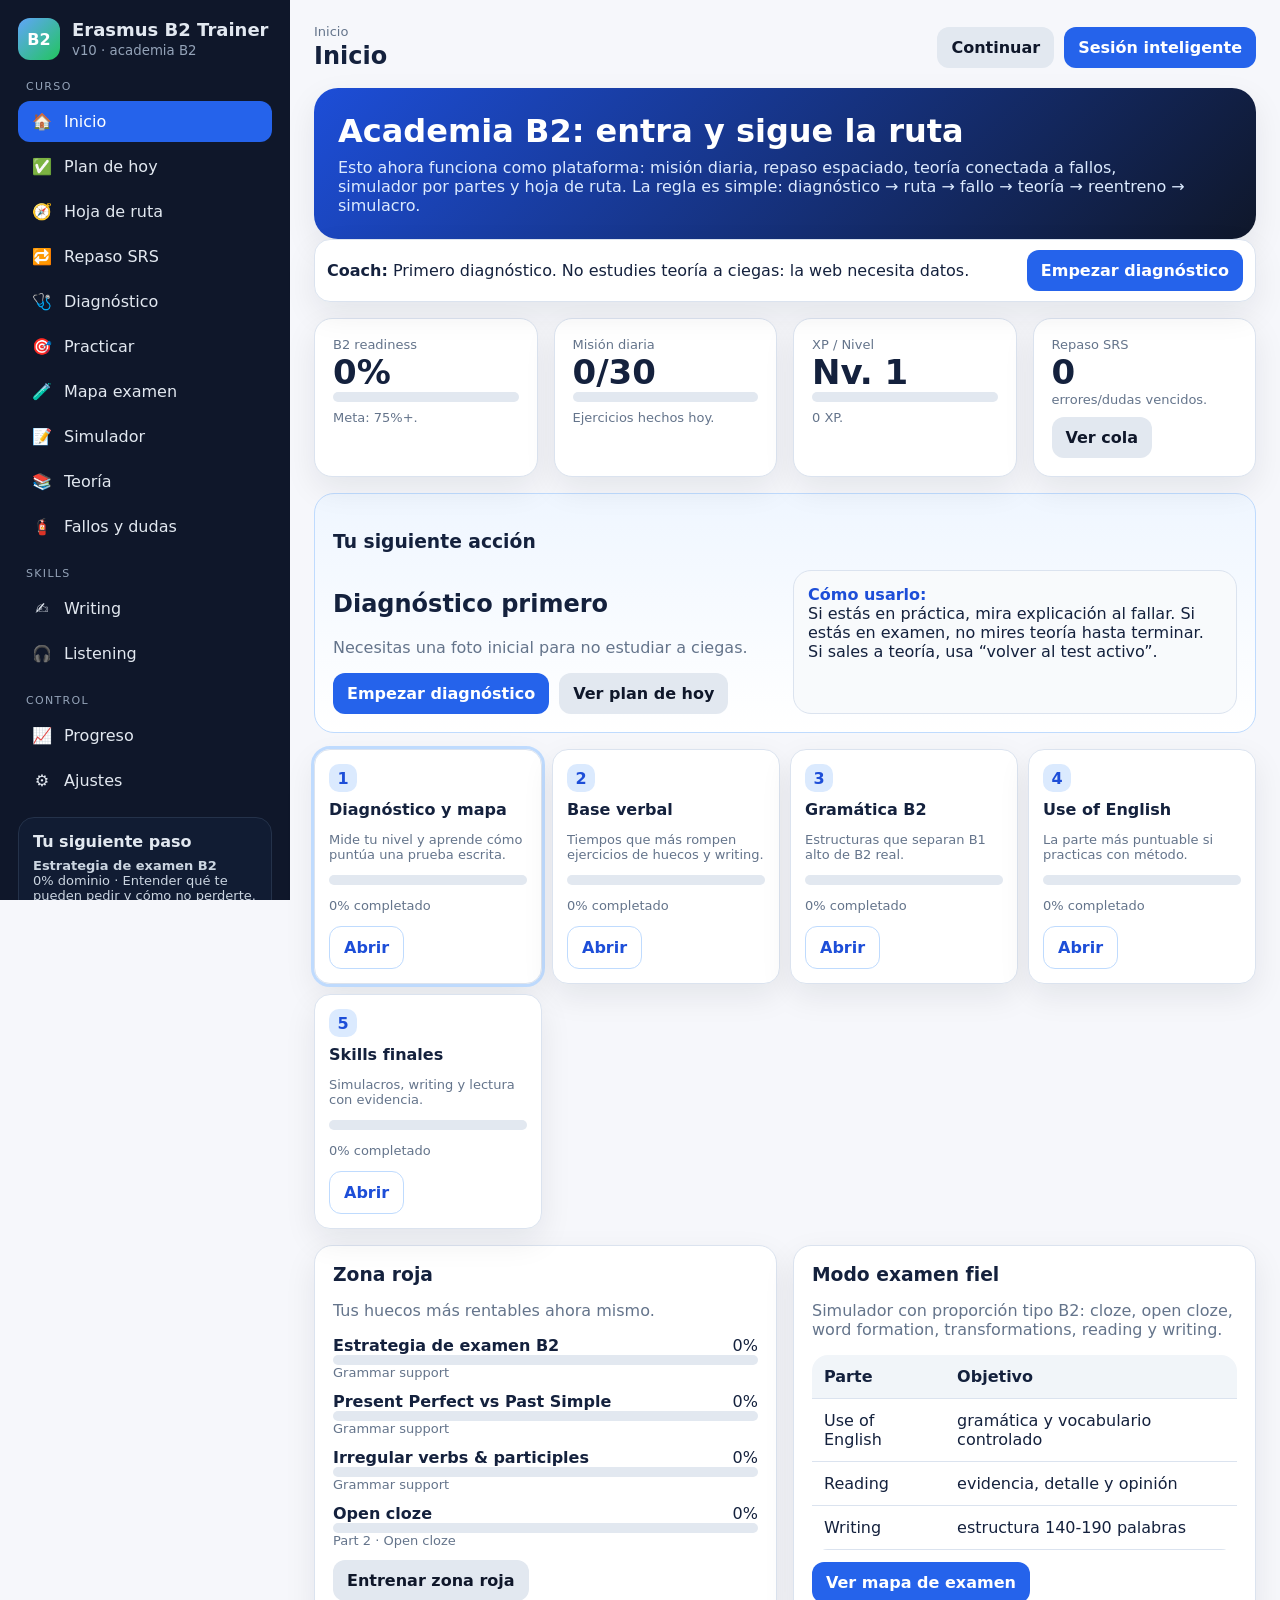
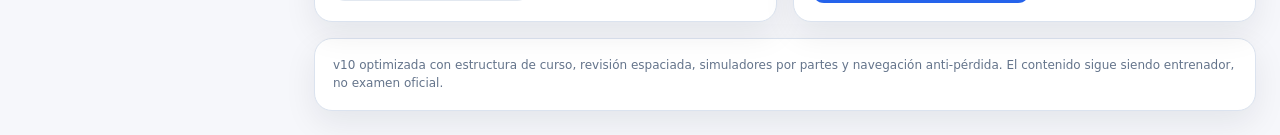
==== commit e4050069: "Improve B2 trainer answer validation and exam clarity v10" ====
--- a/erasmus-b2-trainer/index.html
+++ b/erasmus-b2-trainer/index.html
@@ -3,7 +3,7 @@
 <head>
 <meta charset="utf-8">
 <meta name="viewport" content="width=device-width, initial-scale=1">
-<title>Erasmus B2 Trainer v8 — Ruta académica</title>
+<title>Erasmus B2 Trainer v10 — Academia B2</title>
 <style>
 :root{
   --bg:#f6f7fb; --panel:#ffffff; --panel2:#f1f5f9; --text:#14213d; --muted:#64748b;
@@ -16,18 +16,47 @@
 @media (max-width: 520px){.card{padding:14px}.hero{padding:18px;border-radius:18px}.btn{width:100%;justify-content:center}.btn-row .btn{width:auto}.big-number{font-size:28px}.question-box{padding:15px}.options{gap:8px}.option{padding:11px}.sidebar{width:92vw}}
 
 .pill.partial{border-color:#fde68a;background:#fffbeb;color:#92400e}.option.partial{border-color:#f59e0b;background:#fef3c7}.feedback.partial{background:#fffbeb;border:1px solid #fde68a}.doubt-text{color:#92400e;font-weight:700}.score-chip{display:inline-flex;align-items:center;gap:6px;border-radius:999px;padding:5px 9px;font-size:12px;font-weight:800}.score-chip.ok{background:#dcfce7;color:#166534}.score-chip.partial{background:#fef3c7;color:#92400e}.score-chip.no{background:#fee2e2;color:#991b1b}
+
+/* v10 learning-platform layer */
+.stepper{display:grid;grid-template-columns:repeat(4,1fr);gap:10px;margin:16px 0}.step{background:#fff;border:1px solid var(--line);border-radius:16px;padding:14px;position:relative;box-shadow:var(--shadow)}.step b{display:block;margin-bottom:6px}.step .num{width:28px;height:28px;border-radius:10px;background:#dbeafe;color:#1d4ed8;display:grid;place-items:center;font-weight:900;margin-bottom:8px}.step.done .num{background:#dcfce7;color:#166534}.step.current{outline:3px solid #bfdbfe}.mission-card{border:1px solid #bfdbfe;background:linear-gradient(180deg,#eff6ff,#fff);border-radius:20px;padding:18px}.lesson-shell{display:grid;grid-template-columns:280px 1fr;gap:16px}.lesson-rail{position:sticky;top:16px;align-self:start}.rail-item{border:1px solid var(--line);border-radius:14px;padding:12px;margin-bottom:10px;background:#fff}.rail-item.active{border-color:#2563eb;background:#eff6ff}.exam-part{border-left:5px solid #2563eb}.rubric{display:grid;grid-template-columns:repeat(4,1fr);gap:10px}.rubric div{background:#f8fafc;border:1px solid var(--line);border-radius:14px;padding:12px}.danger-zone{border-color:#fecaca;background:#fef2f2}.review-due{border-left:5px solid #f59e0b}.review-fresh{border-left:5px solid #22c55e}.mini-stat{display:flex;justify-content:space-between;gap:10px;padding:8px 0;border-bottom:1px solid var(--line)}.focus-strip{position:sticky;top:0;z-index:6;background:#fff;border:1px solid var(--line);border-radius:16px;padding:10px 12px;display:flex;align-items:center;justify-content:space-between;gap:10px;margin-bottom:12px;box-shadow:var(--shadow)}.coach-bubble{background:#f8fafc;border:1px solid #dbe3ef;border-radius:18px;padding:14px}.coach-bubble strong{color:#1d4ed8}.badge{display:inline-grid;place-items:center;min-width:34px;height:34px;border-radius:12px;background:#f1f5f9;margin-right:6px;font-weight:900}.badge.gold{background:#fef3c7;color:#92400e}.badge.blue{background:#dbeafe;color:#1d4ed8}.badge.green{background:#dcfce7;color:#166534}.module-card.recommended{outline:3px solid #bfdbfe}.sticky-mobile-cta{display:none}
+@media (max-width: 960px){.stepper{grid-template-columns:1fr}.lesson-shell{grid-template-columns:1fr}.lesson-rail{position:static}.rubric{grid-template-columns:1fr 1fr}.focus-strip{top:56px}.sticky-mobile-cta{display:flex;position:fixed;left:10px;right:10px;bottom:10px;z-index:45;background:#0f172a;color:#fff;border-radius:16px;padding:10px;box-shadow:var(--shadow);gap:8px}.sticky-mobile-cta .btn{width:100%}}
+@media (max-width: 520px){.rubric{grid-template-columns:1fr}.focus-strip{flex-direction:column;align-items:flex-start}.lesson-shell .btn-row .btn{width:100%}}
+
+
+/* v10 academic answer-format layer */
+.answer-contract{border:1px solid #bfdbfe;background:#eff6ff;border-radius:16px;padding:14px 16px;margin:14px 0;display:grid;grid-template-columns:1fr;gap:8px}
+.answer-contract .contract-head{display:flex;align-items:center;justify-content:space-between;gap:10px;flex-wrap:wrap}
+.answer-contract .contract-title{font-weight:900;color:#1e3a8a}
+.answer-contract .contract-rule{font-size:14px;color:#334155;line-height:1.45}
+.answer-contract .contract-expect{display:flex;gap:8px;flex-wrap:wrap;margin-top:4px}
+.answer-contract .contract-expect span{background:white;border:1px solid #dbeafe;border-radius:999px;padding:6px 9px;font-size:13px;font-weight:800;color:#1e40af}
+.answer-contract.exam{background:#fff7ed;border-color:#fed7aa}
+.answer-contract.exam .contract-title{color:#9a3412}
+.answer-contract.exam .contract-expect span{border-color:#fed7aa;color:#9a3412}
+.prompt-block{border-top:1px solid var(--line);padding-top:14px;margin-top:12px}
+.answer-help{font-size:13px;color:#64748b;margin-top:7px;line-height:1.45}
+.input-warning{border:1px solid #fde68a;background:#fffbeb;color:#92400e;border-radius:12px;padding:10px 12px;margin-top:10px;font-size:14px;display:none}
+.feedback .format-note{background:rgba(255,255,255,.65);border:1px solid rgba(0,0,0,.08);border-radius:12px;padding:10px;margin-top:10px}
+.manual-actions{margin-top:12px;padding-top:10px;border-top:1px dashed rgba(15,23,42,.18)}
+.exam-format-table td:first-child{font-weight:900;color:#1e3a8a}
+.qa-banner{border:1px solid #c7d2fe;background:#eef2ff;border-radius:18px;padding:16px;margin:16px 0}
+@media(max-width:720px){.answer-contract{padding:12px}.answer-contract .contract-head{display:block}.contract-expect span{width:100%}.question-prompt{font-size:22px}.btn-row{gap:8px}.answer-input{font-size:18px}}
+
 </style>
 </head>
 <body>
 <div class="mobile-top"><button class="hamb" onclick="toggleSidebar()">☰ Menú</button><strong>Erasmus B2 Trainer</strong><button class="hamb" onclick="quickContinue()">▶</button></div>
 <div class="app">
   <aside class="sidebar" id="sidebar">
-    <div class="brand"><div class="brand-mark">B2</div><div><h1>Erasmus B2 Trainer</h1><small>v8 · ruta académica</small></div></div>
+    <div class="brand"><div class="brand-mark">B2</div><div><h1>Erasmus B2 Trainer</h1><small>v10 · academia B2</small></div></div>
     <div class="nav-section">Curso</div>
     <button class="nav-btn active" data-view="dashboard" onclick="showView('dashboard')"><span class="nav-icon">🏠</span>Inicio</button>
+    <button class="nav-btn" data-view="today" onclick="showView('today')"><span class="nav-icon">✅</span>Plan de hoy</button>
     <button class="nav-btn" data-view="roadmap" onclick="showView('roadmap')"><span class="nav-icon">🧭</span>Hoja de ruta</button>
+    <button class="nav-btn" data-view="review" onclick="showView('review')"><span class="nav-icon">🔁</span>Repaso SRS</button>
     <button class="nav-btn" data-view="diagnostic" onclick="showView('diagnostic')"><span class="nav-icon">🩺</span>Diagnóstico</button>
     <button class="nav-btn" data-view="practice" onclick="showView('practice')"><span class="nav-icon">🎯</span>Practicar</button>
+    <button class="nav-btn" data-view="examMap" onclick="showView('examMap')"><span class="nav-icon">🧪</span>Mapa examen</button>
     <button class="nav-btn" data-view="exam" onclick="showView('exam')"><span class="nav-icon">📝</span>Simulador</button>
     <button class="nav-btn" data-view="theory" onclick="showView('theory')"><span class="nav-icon">📚</span>Teoría</button>
     <button class="nav-btn" data-view="mistakes" onclick="showView('mistakes')"><span class="nav-icon">🧯</span>Fallos y dudas</button>
@@ -49,7 +78,7 @@
 <div class="modal-back" id="modalBack"><div class="modal" id="modal"></div></div>
 <script>
 const MODULES = [{"id": "exam_strategy", "title": "Estrategia de examen B2", "group": "Base", "priority": 10, "goal": "Entender qué te pueden pedir y cómo no perderte.", "theory": {"remember": "No estudias “inglés infinito”: estudias formatos de prueba. En B2 suelen mezclar gramática + vocabulario + lectura + writing.", "formula": "Leer consigna → detectar tipo de ejercicio → buscar pista del contexto → responder → revisar trampa típica.", "clues": ["Opciones A/B/C/D = suelen mirar collocations, phrasal verbs o matices.", "Hueco sin opciones = casi siempre palabra gramatical: preposición, auxiliar, pronombre, artículo, linker.", "Palabra base en mayúsculas = cambia familia de palabra: noun/adjective/adverb/negative.", "Reescritura = mismo significado, otra estructura. No inventes información."], "wrong_right": [["I answer fast because I know the topic.", "Primero identifico el formato: cloze, word formation, transformation, reading o writing."], ["I translate literally from Spanish.", "Busco la estructura inglesa que encaja."]], "exam_move": "Cuando te bloquees, no pienses “no sé inglés”. Pregunta: ¿qué tipo de hueco es? ¿verbo, preposición, conector, palabra derivada?", "common_trap": "Leer demasiado rápido y contestar por intuición española."}}, {"id": "present_simple_continuous", "title": "Present Simple vs Present Continuous", "group": "Tenses", "priority": 7, "goal": "Distinguir rutina/verdad general de acción temporal/ahora.", "theory": {"remember": "Present Simple = rutina o verdad general. Present Continuous = ahora o situación temporal.", "formula": "Simple: subject + verb / does. Continuous: am/is/are + verb-ing.", "clues": ["usually, always, often, every day → Present Simple", "now, at the moment, today, this week → Present Continuous", "stative verbs como know, like, believe normalmente NO van en continuous"], "wrong_right": [["I am knowing the answer.", "I know the answer."], ["She works today because her colleague is ill.", "She is working today because her colleague is ill."]], "exam_move": "Mira si habla de hábito o de algo temporal. Si aparece “this week”, sospecha continuous.", "common_trap": "Poner -ing a verbos de estado: know, believe, understand, like."}}, {"id": "past_simple_continuous", "title": "Past Simple vs Past Continuous", "group": "Tenses", "priority": 7, "goal": "Narrar pasado: acción puntual vs acción en progreso.", "theory": {"remember": "Past Continuous pinta el fondo; Past Simple cuenta el golpe/acción que interrumpe.", "formula": "Past Simple: verb-ed / irregular. Past Continuous: was/were + verb-ing.", "clues": ["when + acción corta → Past Simple", "while + acción larga → Past Continuous", "at 8 yesterday → often Past Continuous"], "wrong_right": [["While I walked home, it started to rain.", "While I was walking home, it started to rain."], ["I was seeing him yesterday.", "I saw him yesterday."]], "exam_move": "Busca dos acciones: la larga suele ir en continuous; la corta en simple.", "common_trap": "Usar continuous con verbos que no suelen llevarlo o con acciones cerradas."}}, {"id": "present_perfect_past_simple", "title": "Present Perfect vs Past Simple", "group": "Tenses", "priority": 10, "goal": "Tu bloque crítico: conectar pasado con presente o cerrar el pasado.", "theory": {"remember": "Present Perfect = pasado conectado con ahora. Past Simple = pasado terminado y localizado.", "formula": "Present Perfect: have/has + participle. Past Simple: verb-ed / irregular past.", "clues": ["since, for, already, yet, ever, never, just, recently → Present Perfect", "yesterday, last year, in 2020, ago, when I was… → Past Simple", "ever/never preguntan experiencia hasta ahora"], "wrong_right": [["I saw that film three times.", "I have seen that film three times."], ["I have seen him yesterday.", "I saw him yesterday."]], "exam_move": "Subraya la palabra de tiempo. Si es tiempo terminado, Past Simple. Si conecta con ahora, Present Perfect.", "common_trap": "Usar “spoke” como participio: debe ser “spoken”."}}, {"id": "present_perfect_simple_cont", "title": "Present Perfect Simple vs Continuous", "group": "Tenses", "priority": 8, "goal": "Diferenciar resultado de duración/proceso.", "theory": {"remember": "Simple mira el resultado; continuous mira la duración o actividad en progreso hasta ahora.", "formula": "Simple: have/has + participle. Continuous: have/has been + verb-ing.", "clues": ["how many / result / completed → simple", "how long / all day / recently + actividad → continuous", "state verbs suelen ir en simple: I have known"], "wrong_right": [["I have been knowing him for years.", "I have known him for years."], ["She has written three emails all morning.", "She has written three emails this morning / She has been writing emails all morning."]], "exam_move": "Pregunta mental: ¿importa cuánto ha conseguido o cuánto lleva haciéndolo?", "common_trap": "Usar continuous con know, own, believe."}}, {"id": "irregular_participles", "title": "Irregular verbs & participles", "group": "Tenses", "priority": 10, "goal": "No perder puntos por formas básicas: gone, eaten, seen, written, spoken, taken, broken.", "theory": {"remember": "Past Simple y participio NO siempre son iguales. Present Perfect y Past Perfect usan participio.", "formula": "Past Simple: I spoke. Present Perfect: I have spoken. Past Perfect: I had spoken.", "clues": ["have/has/had + ___ → participio", "did + infinitive → Did you go? no Did you went?", "by the time / already + had → participio"], "wrong_right": [["I have spoke.", "I have spoken."], ["Did you went?", "Did you go?"], ["She has wrote it.", "She has written it."]], "exam_move": "Si ves have/has/had delante, activa modo participio.", "common_trap": "Confundir “broke” pasado con “broken” participio."}}, {"id": "past_perfect", "title": "Past Perfect & Past Perfect Continuous", "group": "Tenses", "priority": 8, "goal": "Ordenar dos pasados: qué ocurrió antes.", "theory": {"remember": "Past Perfect marca la acción anterior a otra acción pasada.", "formula": "Past Perfect: had + participle. Past Perfect Continuous: had been + verb-ing.", "clues": ["by the time, before, after, already + pasado", "dos acciones pasadas: una va antes de la otra", "duration before a past moment → had been + ing"], "wrong_right": [["When I arrived, she left already.", "When I arrived, she had already left."], ["They had been waited for an hour.", "They had been waiting for an hour."]], "exam_move": "Dibuja una línea temporal: pasado anterior = had + participle.", "common_trap": "Usarlo en cualquier pasado aunque no haga falta."}}, {"id": "future_forms", "title": "Future forms", "group": "Tenses", "priority": 8, "goal": "Elegir will, going to, present continuous o present simple.", "theory": {"remember": "No todo futuro es “will”. Cada forma tiene una intención.", "formula": "will = decisión/predicción; going to = plan/evidencia; present continuous = arreglo concreto; present simple = horarios.", "clues": ["Look at those clouds → going to", "I think/probably → will", "meeting at 6 with person/place → present continuous", "train/class starts → present simple"], "wrong_right": [["Look at the sky. It will rain.", "Look at the sky. It is going to rain."], ["The train is going to leave at 8.", "The train leaves at 8."]], "exam_move": "Pregunta: ¿es decisión espontánea, plan, evidencia o horario?", "common_trap": "Usar will para todo."}}, {"id": "conditionals", "title": "Conditionals", "group": "Grammar B2", "priority": 9, "goal": "Dominar if/unless/provided + condicionales 0,1,2,3 y mixed.", "theory": {"remember": "Los condicionales mezclan tiempo verbal con probabilidad/realidad.", "formula": "0: if + present, present. 1: if + present, will. 2: if + past, would. 3: if + past perfect, would have + participle.", "clues": ["general truth → zero", "real future → first", "imaginary present → second", "imaginary past/regret → third", "unless = if not"], "wrong_right": [["If I will see him, I will tell him.", "If I see him, I will tell him."], ["If I knew, I would have helped.", "If I had known, I would have helped."]], "exam_move": "Mira si habla de futuro real, presente imaginario o pasado imposible.", "common_trap": "Poner will justo después de if en first conditional."}}, {"id": "passive_voice", "title": "Passive voice", "group": "Grammar B2", "priority": 8, "goal": "Cambiar foco: de quien hace la acción a la cosa/persona afectada.", "theory": {"remember": "Pasiva = be + participle. Se usa cuando importa más el objeto que quien hizo la acción.", "formula": "Object + be + participle (+ by agent).", "clues": ["by + persona puede aparecer, pero muchas veces se omite", "was/were + participle para pasado", "has/have been + participle para present perfect passive"], "wrong_right": [["The report wrote yesterday.", "The report was written yesterday."], ["The emails have sent.", "The emails have been sent."]], "exam_move": "Busca el objeto de la activa y ponlo como sujeto. Luego ajusta be al tiempo correcto.", "common_trap": "Olvidar el verbo “be”."}}, {"id": "reported_speech", "title": "Reported speech", "group": "Grammar B2", "priority": 8, "goal": "Contar lo que alguien dijo sin repetirlo literal.", "theory": {"remember": "Reported speech suele mover el tiempo un paso atrás si el reporting verb está en pasado.", "formula": "“I am tired” → She said she was tired. Questions: asked if / asked where + subject + verb.", "clues": ["said/told/asked", "comillas desaparecen", "pregunta indirecta NO usa orden de pregunta"], "wrong_right": [["She said me she was tired.", "She told me she was tired. / She said she was tired."], ["He asked where was I.", "He asked where I was."]], "exam_move": "Cambia pronombres, tiempo verbal y orden de pregunta.", "common_trap": "Usar “said me” o mantener orden de pregunta."}}, {"id": "modal_verbs", "title": "Modal verbs", "group": "Grammar B2", "priority": 8, "goal": "Obligación, consejo, posibilidad, deducción y crítica del pasado.", "theory": {"remember": "Los modales cambian el grado de seguridad u obligación.", "formula": "modal + infinitive. Modal perfect: modal + have + participle.", "clues": ["must = obligación/deducción fuerte", "might/may/could = posibilidad", "can’t = imposibilidad/deducción negativa", "should have + participle = crítica del pasado"], "wrong_right": [["You must to study.", "You must study."], ["He must be at home; I saw his car.", "He must be at home; I saw his car."], ["You should studied.", "You should have studied."]], "exam_move": "Pregunta: ¿habla de obligación, consejo o deducción?", "common_trap": "Poner “to” después de must/should/can."}}, {"id": "relative_clauses", "title": "Relative clauses", "group": "Grammar B2", "priority": 7, "goal": "Unir información con who, which, that, where, whose.", "theory": {"remember": "Relative clauses añaden información sobre una persona, cosa, lugar o posesión.", "formula": "Person → who/that. Thing → which/that. Place → where. Possession → whose.", "clues": ["coma = información extra; no uses that en non-defining", "whose + noun = posesión", "where = lugar"], "wrong_right": [["The man which called you is here.", "The man who called you is here."], ["Madrid, that is big, is expensive.", "Madrid, which is big, is expensive."]], "exam_move": "Identifica qué palabra estás describiendo: persona, cosa, lugar o posesión.", "common_trap": "Usar “which” para personas o “that” entre comas."}}, {"id": "articles_quantifiers", "title": "Articles & quantifiers", "group": "Grammar B2", "priority": 7, "goal": "A/the/zero y cantidad: much, many, few, little, each, every.", "theory": {"remember": "Articles dependen de si hablamos de algo general, nuevo o conocido.", "formula": "a/an = uno no específico; the = específico/conocido; zero = plural/uncountable general.", "clues": ["first mention → a/an", "second mention → the", "general plural → no article", "uncountable: much/little; countable: many/few"], "wrong_right": [["The people need the money.", "People need money."], ["I have many information.", "I have a lot of information."]], "exam_move": "Pregunta: ¿hablo en general o de algo concreto?", "common_trap": "Poner “the” porque en español usamos “la/el”."}}, {"id": "prepositions_collocations", "title": "Prepositions & collocations", "group": "Use of English", "priority": 9, "goal": "Aprender combinaciones fijas que caen mucho.", "theory": {"remember": "Muchas preposiciones no se razonan: se aprenden como pack.", "formula": "adjective/verb/noun + preposition: interested in, depend on, responsible for, good at.", "clues": ["interested in", "depend on", "responsible for", "afraid of", "arrive at/in", "on time vs in time"], "wrong_right": [["I am interested on Erasmus.", "I am interested in Erasmus."], ["It depends of the result.", "It depends on the result."]], "exam_move": "No traduzcas “en/de”. Aprende el bloque entero.", "common_trap": "Traducir desde español: depender de → depend of, pero en inglés es depend on."}}, {"id": "gerunds_infinitives", "title": "Verb patterns: -ing / to", "group": "Use of English", "priority": 8, "goal": "Saber qué verbos piden gerundio o infinitivo.", "theory": {"remember": "Algunos verbos piden -ing, otros to + infinitive. Es vocabulario gramatical.", "formula": "enjoy/avoid/mind + ing. decide/want/hope + to. let/make + infinitive without to.", "clues": ["enjoy doing", "avoid doing", "decide to do", "want to do", "stop doing vs stop to do"], "wrong_right": [["I enjoy to play football.", "I enjoy playing football."], ["She decided going abroad.", "She decided to go abroad."]], "exam_move": "Aprende el verbo junto con lo que exige: enjoy doing, decide to do.", "common_trap": "Elegir por traducción española."}}, {"id": "linkers_clauses", "title": "Linkers & clauses", "group": "Use of English", "priority": 9, "goal": "Conectar ideas en writing y resolver huecos B2.", "theory": {"remember": "Los conectores dan lógica: contraste, causa, resultado, propósito o condición.", "formula": "although + clause; despite + noun/-ing; because + clause; because of + noun; so that + clause.", "clues": ["although/even though = contraste + frase", "despite/in spite of = contraste + nombre o -ing", "however = conector entre frases", "therefore/as a result = consecuencia"], "wrong_right": [["Despite it was raining, we went out.", "Although it was raining, we went out. / Despite the rain, we went out."], ["Because the traffic, I was late.", "Because of the traffic, I was late."]], "exam_move": "Mira lo que viene después: frase completa o nombre/-ing.", "common_trap": "Confundir although con despite."}}, {"id": "open_cloze", "title": "Open cloze", "group": "Exam parts", "priority": 10, "goal": "Rellenar huecos sin opciones: auxiliares, preposiciones, artículos, linkers.", "theory": {"remember": "Open cloze no suele pedir palabras raras. Pide palabras pequeñas que sostienen la frase.", "formula": "Hueco → mira antes y después → decide función: auxiliary, preposition, article, pronoun, linker.", "clues": ["have/has + participle", "interested ___ = in", "a/the/zero", "although/however/because", "too/enough, so/such"], "wrong_right": [["I have lived here ___ 2020 → for", "I have lived here since 2020."], ["She is good ___ maths → in", "She is good at maths."]], "exam_move": "No busques vocabulario bonito. Busca la pieza gramatical que falta.", "common_trap": "Poner una palabra de significado cuando falta una palabra funcional."}}, {"id": "word_formation", "title": "Word formation", "group": "Exam parts", "priority": 10, "goal": "Cambiar familias de palabras: noun, adjective, adverb, negative.", "theory": {"remember": "No cambias el significado libremente: cambias la categoría para que encaje.", "formula": "success → successful → successfully. possible → impossible. inform → information.", "clues": ["before noun → adjective", "after verb / modifies adjective → adverb", "after article/preposition → noun", "negative context → prefix: un-, in-, im-, dis-"], "wrong_right": [["The exam was success.", "The exam was successful."], ["She answered careful.", "She answered carefully."]], "exam_move": "Mira el hueco como pieza de Lego: ¿necesito noun, adjective, adverb o verb?", "common_trap": "Poner la palabra base sin adaptarla."}}, {"id": "transformations", "title": "Key word transformations", "group": "Exam parts", "priority": 10, "goal": "Reescribir con mismo significado usando palabra obligatoria.", "theory": {"remember": "No traduzcas: conserva significado y usa la estructura que pide la keyword.", "formula": "Keyword no se cambia. Normalmente 2-5 palabras. Estructuras típicas: too/enough, wish, despite, unless, passive, reported, comparative.", "clues": ["although ↔ despite", "if not ↔ unless", "active ↔ passive", "I regret ↔ I wish", "same meaning exacto"], "wrong_right": [["Although it rained, we went out. DESPITE → Despite it rained...", "Despite the rain, we went out."], ["I regret not studying. WISH → I wish I study...", "I wish I had studied."]], "exam_move": "Identifica la transformación, no inventes una frase nueva.", "common_trap": "Cambiar la keyword o cambiar el significado."}}, {"id": "reading", "title": "Reading B2", "group": "Exam parts", "priority": 8, "goal": "Leer con objetivo: gist, detail, attitude, reference, matching.", "theory": {"remember": "En reading B2 no basta con entender palabras: hay que entender intención, contraste y evidencia.", "formula": "Pregunta → localizar zona → subrayar evidencia → descartar distractores.", "clues": ["opinion/attitude: look for adjectives and contrast", "detail: locate exact evidence", "reference: what does “this/it/they” refer to?", "matching: scan keywords and synonyms"], "wrong_right": [["Elijo una opción porque tiene palabras parecidas.", "Elijo la opción que coincide con la idea, aunque use sinónimos."]], "exam_move": "Primero lee pregunta, luego texto. Las opciones trampa suelen copiar palabras del texto pero cambiar la idea.", "common_trap": "Responder por “me suena” sin prueba en el texto."}}, {"id": "writing", "title": "Writing B2", "group": "Exam parts", "priority": 9, "goal": "Escribir textos claros de 140-190 palabras con estructura B2.", "theory": {"remember": "Writing B2 premia claridad, organización, rango y control. No necesitas sonar nativo; necesitas sonar ordenado.", "formula": "Essay: intro → idea 1 → idea 2 → own idea/opinion → conclusion. Email/report/review: formato + propósito claro.", "clues": ["140-190 words", "answer all bullet points", "use linkers", "avoid repetir always good/bad", "check verb tenses and articles"], "wrong_right": [["I think this because yes.", "One reason is that it gives students more independence."], ["No paragraphs.", "4 paragraphs clear."]], "exam_move": "Antes de escribir: tipo de texto, destinatario, 3 ideas, 6 conectores seguros.", "common_trap": "Escribir mucho sin estructura y con frases demasiado largas."}}, {"id": "listening", "title": "Listening tracker", "group": "Skills", "priority": 5, "goal": "Registrar práctica de listening aunque la prueba escrita sea prioridad.", "theory": {"remember": "Listening se mejora con repetición corta y activa, no con vídeos de fondo.", "formula": "Listen → answer/check → replay → note 3 words → shadow 2 sentences.", "clues": ["opinions often come after but/however", "listen for stress and synonyms", "names/numbers need precision"], "wrong_right": [["Pongo Netflix de fondo.", "Hago 10 minutos activos con preguntas y repetición."]], "exam_move": "Si hay listening, escucha la segunda vez para confirmar, no para entender todo desde cero.", "common_trap": "Querer entender el 100% y bloquearte."}}];
-const EXERCISES = [{"id": "q0001", "module": "present_simple_continuous", "type": "mcq", "prompt": "I usually ___ to class by bus.", "answer": ["go"], "options": ["go", "am going", "goes", "going"], "explanation": "Regla: rutina/verdad general = present simple; ahora/temporal = present continuous Pista: usually = rutina", "clue": "usually = rutina", "trap": "No uses continuous para todo lo que ocurre en presente.", "theory": "present_simple_continuous", "passage": null, "keyWord": null, "baseWord": null, "examPart": null, "difficulty": "B2"}, {"id": "q0002", "module": "present_simple_continuous", "type": "mcq", "prompt": "Be quiet, please. I ___ to understand the question.", "answer": ["am trying"], "options": ["try", "am trying", "tried", "have tried"], "explanation": "Regla: rutina/verdad general = present simple; ahora/temporal = present continuous Pista: ahora mismo = continuous", "clue": "ahora mismo = continuous", "trap": "No uses continuous para todo lo que ocurre en presente.", "theory": "present_simple_continuous", "passage": null, "keyWord": null, "baseWord": null, "examPart": null, "difficulty": "B2"}, {"id": "q0003", "module": "present_simple_continuous", "type": "mcq", "prompt": "This week she ___ from home because the office is closed.", "answer": ["is working"], "options": ["works", "is working", "worked", "has worked"], "explanation": "Regla: rutina/verdad general = present simple; ahora/temporal = present continuous Pista: this week = temporal", "clue": "this week = temporal", "trap": "No uses continuous para todo lo que ocurre en presente.", "theory": "present_simple_continuous", "passage": null, "keyWord": null, "baseWord": null, "examPart": null, "difficulty": "B2"}, {"id": "q0004", "module": "present_simple_continuous", "type": "mcq", "prompt": "Water ___ at 100°C.", "answer": ["boils"], "options": ["boils", "is boiling", "boiled", "has boiled"], "explanation": "Regla: rutina/verdad general = present simple; ahora/temporal = present continuous Pista: verdad general", "clue": "verdad general", "trap": "No uses continuous para todo lo que ocurre en presente.", "theory": "present_simple_continuous", "passage": null, "keyWord": null, "baseWord": null, "examPart": null, "difficulty": "B2"}, {"id": "q0005", "module": "present_simple_continuous", "type": "mcq", "prompt": "I ___ what you mean.", "answer": ["understand"], "options": ["understand", "am understanding", "understood", "have understanding"], "explanation": "Regla: rutina/verdad general = present simple; ahora/temporal = present continuous Pista: understand = state verb", "clue": "understand = state verb", "trap": "No uses continuous para todo lo que ocurre en presente.", "theory": "present_simple_continuous", "passage": null, "keyWord": null, "baseWord": null, "examPart": null, "difficulty": "B2"}, {"id": "q0006", "module": "present_simple_continuous", "type": "mcq", "prompt": "My brother ___ football every Sunday.", "answer": ["plays"], "options": ["plays", "is playing", "play", "has played"], "explanation": "Regla: rutina/verdad general = present simple; ahora/temporal = present continuous Pista: every Sunday = hábito", "clue": "every Sunday = hábito", "trap": "No uses continuous para todo lo que ocurre en presente.", "theory": "present_simple_continuous", "passage": null, "keyWord": null, "baseWord": null, "examPart": null, "difficulty": "B2"}, {"id": "q0007", "module": "present_simple_continuous", "type": "mcq", "prompt": "Look! The children ___ in the garden.", "answer": ["are playing"], "options": ["play", "are playing", "played", "have played"], "explanation": "Regla: rutina/verdad general = present simple; ahora/temporal = present continuous Pista: Look! = ahora", "clue": "Look! = ahora", "trap": "No uses continuous para todo lo que ocurre en presente.", "theory": "present_simple_continuous", "passage": null, "keyWord": null, "baseWord": null, "examPart": null, "difficulty": "B2"}, {"id": "q0008", "module": "present_simple_continuous", "type": "mcq", "prompt": "She ___ coffee, but today she is drinking tea.", "answer": ["usually drinks"], "options": ["usually drinks", "is usually drinking", "drinking usually", "has usually drunk"], "explanation": "Regla: rutina/verdad general = present simple; ahora/temporal = present continuous Pista: usually = hábito", "clue": "usually = hábito", "trap": "No uses continuous para todo lo que ocurre en presente.", "theory": "present_simple_continuous", "passage": null, "keyWord": null, "baseWord": null, "examPart": null, "difficulty": "B2"}, {"id": "q0009", "module": "present_simple_continuous", "type": "mcq", "prompt": "I ___ English at the moment for Erasmus.", "answer": ["am studying"], "options": ["study", "am studying", "studied", "have studied"], "explanation": "Regla: rutina/verdad general = present simple; ahora/temporal = present continuous Pista: at the moment = ahora", "clue": "at the moment = ahora", "trap": "No uses continuous para todo lo que ocurre en presente.", "theory": "present_simple_continuous", "passage": null, "keyWord": null, "baseWord": null, "examPart": null, "difficulty": "B2"}, {"id": "q0010", "module": "present_simple_continuous", "type": "mcq", "prompt": "He ___ very quiet today. Is he OK?", "answer": ["is being"], "options": ["is", "is being", "be", "has been"], "explanation": "Regla: rutina/verdad general = present simple; ahora/temporal = present continuous Pista: today comportamiento temporal", "clue": "today comportamiento temporal", "trap": "No uses continuous para todo lo que ocurre en presente.", "theory": "present_simple_continuous", "passage": null, "keyWord": null, "baseWord": null, "examPart": null, "difficulty": "B2"}, {"id": "q0011", "module": "past_simple_continuous", "type": "mcq", "prompt": "While I ___ home, it started to rain.", "answer": ["was walking"], "options": ["walked", "was walking", "have walked", "had walked"], "explanation": "Regla: Past continuous = fondo/proceso; past simple = acción puntual/completada Pista: while = acción larga", "clue": "while = acción larga", "trap": "No pongas continuous si la acción es puntual y cerrada.", "theory": "past_simple_continuous", "passage": null, "keyWord": null, "baseWord": null, "examPart": null, "difficulty": "B2"}, {"id": "q0012", "module": "past_simple_continuous", "type": "mcq", "prompt": "I ___ my phone when you called.", "answer": ["was using"], "options": ["used", "was using", "had used", "use"], "explanation": "Regla: Past continuous = fondo/proceso; past simple = acción puntual/completada Pista: acción en progreso interrumpida", "clue": "acción en progreso interrumpida", "trap": "No pongas continuous si la acción es puntual y cerrada.", "theory": "past_simple_continuous", "passage": null, "keyWord": null, "baseWord": null, "examPart": null, "difficulty": "B2"}, {"id": "q0013", "module": "past_simple_continuous", "type": "mcq", "prompt": "She ___ the answer immediately.", "answer": ["knew"], "options": ["was knowing", "knew", "has known", "had been knowing"], "explanation": "Regla: Past continuous = fondo/proceso; past simple = acción puntual/completada Pista: know no suele ir continuous", "clue": "know no suele ir continuous", "trap": "No pongas continuous si la acción es puntual y cerrada.", "theory": "past_simple_continuous", "passage": null, "keyWord": null, "baseWord": null, "examPart": null, "difficulty": "B2"}, {"id": "q0014", "module": "past_simple_continuous", "type": "mcq", "prompt": "At 9 p.m. yesterday, we ___ dinner.", "answer": ["were having"], "options": ["had", "were having", "have had", "had had"], "explanation": "Regla: Past continuous = fondo/proceso; past simple = acción puntual/completada Pista: at 9 p.m. = momento específico en progreso", "clue": "at 9 p.m. = momento específico en progreso", "trap": "No pongas continuous si la acción es puntual y cerrada.", "theory": "past_simple_continuous", "passage": null, "keyWord": null, "baseWord": null, "examPart": null, "difficulty": "B2"}, {"id": "q0015", "module": "past_simple_continuous", "type": "mcq", "prompt": "He ___ his leg while he was skiing.", "answer": ["broke"], "options": ["broke", "was breaking", "has broken", "had broken"], "explanation": "Regla: Past continuous = fondo/proceso; past simple = acción puntual/completada Pista: acción corta", "clue": "acción corta", "trap": "No pongas continuous si la acción es puntual y cerrada.", "theory": "past_simple_continuous", "passage": null, "keyWord": null, "baseWord": null, "examPart": null, "difficulty": "B2"}, {"id": "q0016", "module": "past_simple_continuous", "type": "mcq", "prompt": "They ___ TV when the lights went out.", "answer": ["were watching"], "options": ["watched", "were watching", "had watched", "watch"], "explanation": "Regla: Past continuous = fondo/proceso; past simple = acción puntual/completada Pista: fondo largo + interrupción", "clue": "fondo largo + interrupción", "trap": "No pongas continuous si la acción es puntual y cerrada.", "theory": "past_simple_continuous", "passage": null, "keyWord": null, "baseWord": null, "examPart": null, "difficulty": "B2"}, {"id": "q0017", "module": "past_simple_continuous", "type": "mcq", "prompt": "I ___ three emails yesterday morning.", "answer": ["wrote"], "options": ["was writing", "wrote", "have written", "had written"], "explanation": "Regla: Past continuous = fondo/proceso; past simple = acción puntual/completada Pista: acción completada ayer", "clue": "acción completada ayer", "trap": "No pongas continuous si la acción es puntual y cerrada.", "theory": "past_simple_continuous", "passage": null, "keyWord": null, "baseWord": null, "examPart": null, "difficulty": "B2"}, {"id": "q0018", "module": "past_simple_continuous", "type": "mcq", "prompt": "What ___ when I called you?", "answer": ["were you doing"], "options": ["did you do", "were you doing", "have you done", "had you done"], "explanation": "Regla: Past continuous = fondo/proceso; past simple = acción puntual/completada Pista: en ese momento", "clue": "en ese momento", "trap": "No pongas continuous si la acción es puntual y cerrada.", "theory": "past_simple_continuous", "passage": null, "keyWord": null, "baseWord": null, "examPart": null, "difficulty": "B2"}, {"id": "q0019", "module": "past_simple_continuous", "type": "mcq", "prompt": "The teacher came in while we ___ about the exam.", "answer": ["were talking"], "options": ["talked", "were talking", "have talked", "had talked"], "explanation": "Regla: Past continuous = fondo/proceso; past simple = acción puntual/completada Pista: while = proceso", "clue": "while = proceso", "trap": "No pongas continuous si la acción es puntual y cerrada.", "theory": "past_simple_continuous", "passage": null, "keyWord": null, "baseWord": null, "examPart": null, "difficulty": "B2"}, {"id": "q0020", "module": "past_simple_continuous", "type": "mcq", "prompt": "I ___ him at the station last night.", "answer": ["saw"], "options": ["saw", "was seeing", "have seen", "had seen"], "explanation": "Regla: Past continuous = fondo/proceso; past simple = acción puntual/completada Pista: last night = pasado terminado", "clue": "last night = pasado terminado", "trap": "No pongas continuous si la acción es puntual y cerrada.", "theory": "past_simple_continuous", "passage": null, "keyWord": null, "baseWord": null, "examPart": null, "difficulty": "B2"}, {"id": "q0021", "module": "present_perfect_past_simple", "type": "mcq", "prompt": "I ___ this film three times.", "answer": ["have seen"], "options": ["saw", "have seen", "had seen", "see"], "explanation": "Regla: Present perfect conecta pasado con presente; past simple cierra el pasado Pista: experiencia hasta ahora", "clue": "experiencia hasta ahora", "trap": "Cuidado con marcadores: yesterday/ago/in 2020 bloquean present perfect.", "theory": "present_perfect_past_simple", "passage": null, "keyWord": null, "baseWord": null, "examPart": null, "difficulty": "B2"}, {"id": "q0022", "module": "present_perfect_past_simple", "type": "mcq", "prompt": "I ___ this film last weekend.", "answer": ["saw"], "options": ["saw", "have seen", "had seen", "see"], "explanation": "Regla: Present perfect conecta pasado con presente; past simple cierra el pasado Pista: last weekend = pasado terminado", "clue": "last weekend = pasado terminado", "trap": "Cuidado con marcadores: yesterday/ago/in 2020 bloquean present perfect.", "theory": "present_perfect_past_simple", "passage": null, "keyWord": null, "baseWord": null, "examPart": null, "difficulty": "B2"}, {"id": "q0023", "module": "present_perfect_past_simple", "type": "mcq", "prompt": "She ___ in Madrid since 2020.", "answer": ["has lived"], "options": ["lived", "has lived", "had lived", "lives"], "explanation": "Regla: Present perfect conecta pasado con presente; past simple cierra el pasado Pista: since + fecha", "clue": "since + fecha", "trap": "Cuidado con marcadores: yesterday/ago/in 2020 bloquean present perfect.", "theory": "present_perfect_past_simple", "passage": null, "keyWord": null, "baseWord": null, "examPart": null, "difficulty": "B2"}, {"id": "q0024", "module": "present_perfect_past_simple", "type": "mcq", "prompt": "They ___ to London two years ago.", "answer": ["went"], "options": ["have gone", "went", "had gone", "go"], "explanation": "Regla: Present perfect conecta pasado con presente; past simple cierra el pasado Pista: ago = pasado terminado", "clue": "ago = pasado terminado", "trap": "Cuidado con marcadores: yesterday/ago/in 2020 bloquean present perfect.", "theory": "present_perfect_past_simple", "passage": null, "keyWord": null, "baseWord": null, "examPart": null, "difficulty": "B2"}, {"id": "q0025", "module": "present_perfect_past_simple", "type": "mcq", "prompt": "Have you ___ eaten sushi?", "answer": ["ever"], "options": ["ever", "never", "yet", "already"], "explanation": "Regla: Present perfect conecta pasado con presente; past simple cierra el pasado Pista: pregunta de experiencia", "clue": "pregunta de experiencia", "trap": "Cuidado con marcadores: yesterday/ago/in 2020 bloquean present perfect.", "theory": "present_perfect_past_simple", "passage": null, "keyWord": null, "baseWord": null, "examPart": null, "difficulty": "B2"}, {"id": "q0026", "module": "present_perfect_past_simple", "type": "mcq", "prompt": "I haven’t finished the report ___.", "answer": ["yet"], "options": ["already", "yet", "still", "ever"], "explanation": "Regla: Present perfect conecta pasado con presente; past simple cierra el pasado Pista: negativa + final", "clue": "negativa + final", "trap": "Cuidado con marcadores: yesterday/ago/in 2020 bloquean present perfect.", "theory": "present_perfect_past_simple", "passage": null, "keyWord": null, "baseWord": null, "examPart": null, "difficulty": "B2"}, {"id": "q0027", "module": "present_perfect_past_simple", "type": "mcq", "prompt": "We ___ already sent the email.", "answer": ["have"], "options": ["have", "has", "did", "are"], "explanation": "Regla: Present perfect conecta pasado con presente; past simple cierra el pasado Pista: already + participio", "clue": "already + participio", "trap": "Cuidado con marcadores: yesterday/ago/in 2020 bloquean present perfect.", "theory": "present_perfect_past_simple", "passage": null, "keyWord": null, "baseWord": null, "examPart": null, "difficulty": "B2"}, {"id": "q0028", "module": "present_perfect_past_simple", "type": "mcq", "prompt": "When ___ you start learning English?", "answer": ["did"], "options": ["have", "did", "had", "are"], "explanation": "Regla: Present perfect conecta pasado con presente; past simple cierra el pasado Pista: when específico = past simple", "clue": "when específico = past simple", "trap": "Cuidado con marcadores: yesterday/ago/in 2020 bloquean present perfect.", "theory": "present_perfect_past_simple", "passage": null, "keyWord": null, "baseWord": null, "examPart": null, "difficulty": "B2"}, {"id": "q0029", "module": "present_perfect_past_simple", "type": "mcq", "prompt": "He ___ just arrived.", "answer": ["has"], "options": ["has", "did", "is", "was"], "explanation": "Regla: Present perfect conecta pasado con presente; past simple cierra el pasado Pista: just + present perfect", "clue": "just + present perfect", "trap": "Cuidado con marcadores: yesterday/ago/in 2020 bloquean present perfect.", "theory": "present_perfect_past_simple", "passage": null, "keyWord": null, "baseWord": null, "examPart": null, "difficulty": "B2"}, {"id": "q0030", "module": "present_perfect_past_simple", "type": "mcq", "prompt": "I ___ her when I was at school.", "answer": ["met"], "options": ["have met", "met", "had met", "meet"], "explanation": "Regla: Present perfect conecta pasado con presente; past simple cierra el pasado Pista: when I was at school = periodo cerrado", "clue": "when I was at school = periodo cerrado", "trap": "Cuidado con marcadores: yesterday/ago/in 2020 bloquean present perfect.", "theory": "present_perfect_past_simple", "passage": null, "keyWord": null, "baseWord": null, "examPart": null, "difficulty": "B2"}, {"id": "q0031", "module": "present_perfect_past_simple", "type": "mcq", "prompt": "How long ___ you known him?", "answer": ["have"], "options": ["have", "did", "are", "had"], "explanation": "Regla: Present perfect conecta pasado con presente; past simple cierra el pasado Pista: how long + known hasta ahora", "clue": "how long + known hasta ahora", "trap": "Cuidado con marcadores: yesterday/ago/in 2020 bloquean present perfect.", "theory": "present_perfect_past_simple", "passage": null, "keyWord": null, "baseWord": null, "examPart": null, "difficulty": "B2"}, {"id": "q0032", "module": "present_perfect_past_simple", "type": "mcq", "prompt": "She ___ never been abroad.", "answer": ["has"], "options": ["has", "have", "did", "was"], "explanation": "Regla: Present perfect conecta pasado con presente; past simple cierra el pasado Pista: never + participio", "clue": "never + participio", "trap": "Cuidado con marcadores: yesterday/ago/in 2020 bloquean present perfect.", "theory": "present_perfect_past_simple", "passage": null, "keyWord": null, "baseWord": null, "examPart": null, "difficulty": "B2"}, {"id": "q0033", "module": "present_perfect_simple_cont", "type": "mcq", "prompt": "I am tired because I ___ all morning.", "answer": ["have been studying"], "options": ["have studied", "have been studying", "studied", "had studied"], "explanation": "Regla: Simple = resultado; continuous = duración/proceso Pista: importa duración/proceso", "clue": "importa duración/proceso", "trap": "No uses continuous con state verbs tipo know.", "theory": "present_perfect_simple_cont", "passage": null, "keyWord": null, "baseWord": null, "examPart": null, "difficulty": "B2"}, {"id": "q0034", "module": "present_perfect_simple_cont", "type": "mcq", "prompt": "She ___ five pages so far.", "answer": ["has written"], "options": ["has written", "has been writing", "wrote", "was writing"], "explanation": "Regla: Simple = resultado; continuous = duración/proceso Pista: resultado: five pages", "clue": "resultado: five pages", "trap": "No uses continuous con state verbs tipo know.", "theory": "present_perfect_simple_cont", "passage": null, "keyWord": null, "baseWord": null, "examPart": null, "difficulty": "B2"}, {"id": "q0035", "module": "present_perfect_simple_cont", "type": "mcq", "prompt": "How long ___ you been waiting?", "answer": ["have"], "options": ["have", "has", "did", "are"], "explanation": "Regla: Simple = resultado; continuous = duración/proceso Pista: how long + been + ing", "clue": "how long + been + ing", "trap": "No uses continuous con state verbs tipo know.", "theory": "present_perfect_simple_cont", "passage": null, "keyWord": null, "baseWord": null, "examPart": null, "difficulty": "B2"}, {"id": "q0036", "module": "present_perfect_simple_cont", "type": "mcq", "prompt": "I ___ this book; it is excellent.", "answer": ["have read"], "options": ["have read", "have been reading", "read", "had read"], "explanation": "Regla: Simple = resultado; continuous = duración/proceso Pista: resultado/completado", "clue": "resultado/completado", "trap": "No uses continuous con state verbs tipo know.", "theory": "present_perfect_simple_cont", "passage": null, "keyWord": null, "baseWord": null, "examPart": null, "difficulty": "B2"}, {"id": "q0037", "module": "present_perfect_simple_cont", "type": "mcq", "prompt": "He ___ for the company for ten years.", "answer": ["has worked"], "options": ["has worked", "has been knowing", "worked", "works"], "explanation": "Regla: Simple = resultado; continuous = duración/proceso Pista: work puede simple o continuous; aquí estado profesional", "clue": "work puede simple o continuous; aquí estado profesional", "trap": "No uses continuous con state verbs tipo know.", "theory": "present_perfect_simple_cont", "passage": null, "keyWord": null, "baseWord": null, "examPart": null, "difficulty": "B2"}, {"id": "q0038", "module": "present_perfect_simple_cont", "type": "mcq", "prompt": "Your eyes are red. Have you ___?", "answer": ["been crying"], "options": ["cried", "been crying", "cry", "crying"], "explanation": "Regla: Simple = resultado; continuous = duración/proceso Pista: evidencia visible de actividad", "clue": "evidencia visible de actividad", "trap": "No uses continuous con state verbs tipo know.", "theory": "present_perfect_simple_cont", "passage": null, "keyWord": null, "baseWord": null, "examPart": null, "difficulty": "B2"}, {"id": "q0039", "module": "present_perfect_simple_cont", "type": "mcq", "prompt": "They ___ three matches this season.", "answer": ["have won"], "options": ["have won", "have been winning", "won", "had won"], "explanation": "Regla: Simple = resultado; continuous = duración/proceso Pista: número logrado", "clue": "número logrado", "trap": "No uses continuous con state verbs tipo know.", "theory": "present_perfect_simple_cont", "passage": null, "keyWord": null, "baseWord": null, "examPart": null, "difficulty": "B2"}, {"id": "q0040", "module": "present_perfect_simple_cont", "type": "mcq", "prompt": "She ___ Spanish recently.", "answer": ["has been learning"], "options": ["has learned", "has been learning", "learned", "had learned"], "explanation": "Regla: Simple = resultado; continuous = duración/proceso Pista: recently + proceso", "clue": "recently + proceso", "trap": "No uses continuous con state verbs tipo know.", "theory": "present_perfect_simple_cont", "passage": null, "keyWord": null, "baseWord": null, "examPart": null, "difficulty": "B2"}, {"id": "q0041", "module": "irregular_participles", "type": "input", "prompt": "Complete with the past participle of “go”: I have ___ it.", "answer": ["gone"], "options": [], "explanation": "Regla: have/has + past participle. Aquí no va el past simple.", "clue": "have + hueco = participio", "trap": "No pongas “went” si hay have/has/had delante.", "theory": "irregular_participles", "passage": null, "keyWord": null, "baseWord": null, "examPart": null, "difficulty": "B2"}, {"id": "q0042", "module": "irregular_participles", "type": "input", "prompt": "Complete with the past participle of “eat”: I have ___ it.", "answer": ["eaten"], "options": [], "explanation": "Regla: have/has + past participle. Aquí no va el past simple.", "clue": "have + hueco = participio", "trap": "No pongas “ate” si hay have/has/had delante.", "theory": "irregular_participles", "passage": null, "keyWord": null, "baseWord": null, "examPart": null, "difficulty": "B2"}, {"id": "q0043", "module": "irregular_participles", "type": "input", "prompt": "Complete with the past participle of “see”: I have ___ it.", "answer": ["seen"], "options": [], "explanation": "Regla: have/has + past participle. Aquí no va el past simple.", "clue": "have + hueco = participio", "trap": "No pongas “saw” si hay have/has/had delante.", "theory": "irregular_participles", "passage": null, "keyWord": null, "baseWord": null, "examPart": null, "difficulty": "B2"}, {"id": "q0044", "module": "irregular_participles", "type": "input", "prompt": "Complete with the past participle of “write”: I have ___ it.", "answer": ["written"], "options": [], "explanation": "Regla: have/has + past participle. Aquí no va el past simple.", "clue": "have + hueco = participio", "trap": "No pongas “wrote” si hay have/has/had delante.", "theory": "irregular_participles", "passage": null, "keyWord": null, "baseWord": null, "examPart": null, "difficulty": "B2"}, {"id": "q0045", "module": "irregular_participles", "type": "input", "prompt": "Complete with the past participle of “speak”: I have ___ it.", "answer": ["spoken"], "options": [], "explanation": "Regla: have/has + past participle. Aquí no va el past simple.", "clue": "have + hueco = participio", "trap": "No pongas “spoke” si hay have/has/had delante.", "theory": "irregular_participles", "passage": null, "keyWord": null, "baseWord": null, "examPart": null, "difficulty": "B2"}, {"id": "q0046", "module": "irregular_participles", "type": "input", "prompt": "Complete with the past participle of “take”: I have ___ it.", "answer": ["taken"], "options": [], "explanation": "Regla: have/has + past participle. Aquí no va el past simple.", "clue": "have + hueco = participio", "trap": "No pongas “took” si hay have/has/had delante.", "theory": "irregular_participles", "passage": null, "keyWord": null, "baseWord": null, "examPart": null, "difficulty": "B2"}, {"id": "q0047", "module": "irregular_participles", "type": "input", "prompt": "Complete with the past participle of “give”: I have ___ it.", "answer": ["given"], "options": [], "explanation": "Regla: have/has + past participle. Aquí no va el past simple.", "clue": "have + hueco = participio", "trap": "No pongas “gave” si hay have/has/had delante.", "theory": "irregular_participles", "passage": null, "keyWord": null, "baseWord": null, "examPart": null, "difficulty": "B2"}, {"id": "q0048", "module": "irregular_participles", "type": "input", "prompt": "Complete with the past participle of “do”: I have ___ it.", "answer": ["done"], "options": [], "explanation": "Regla: have/has + past participle. Aquí no va el past simple.", "clue": "have + hueco = participio", "trap": "No pongas “did” si hay have/has/had delante.", "theory": "irregular_participles", "passage": null, "keyWord": null, "baseWord": null, "examPart": null, "difficulty": "B2"}, {"id": "q0049", "module": "irregular_participles", "type": "input", "prompt": "Complete with the past participle of “break”: I have ___ it.", "answer": ["broken"], "options": [], "explanation": "Regla: have/has + past participle. Aquí no va el past simple.", "clue": "have + hueco = participio", "trap": "No pongas “broke” si hay have/has/had delante.", "theory": "irregular_participles", "passage": null, "keyWord": null, "baseWord": null, "examPart": null, "difficulty": "B2"}, {"id": "q0050", "module": "irregular_participles", "type": "input", "prompt": "Complete with the past participle of “know”: I have ___ it.", "answer": ["known"], "options": [], "explanation": "Regla: have/has + past participle. Aquí no va el past simple.", "clue": "have + hueco = participio", "trap": "No pongas “knew” si hay have/has/had delante.", "theory": "irregular_participles", "passage": null, "keyWord": null, "baseWord": null, "examPart": null, "difficulty": "B2"}, {"id": "q0051", "module": "irregular_participles", "type": "input", "prompt": "Complete with the past participle of “choose”: I have ___ it.", "answer": ["chosen"], "options": [], "explanation": "Regla: have/has + past participle. Aquí no va el past simple.", "clue": "have + hueco = participio", "trap": "No pongas “chose” si hay have/has/had delante.", "theory": "irregular_participles", "passage": null, "keyWord": null, "baseWord": null, "examPart": null, "difficulty": "B2"}, {"id": "q0052", "module": "irregular_participles", "type": "input", "prompt": "Complete with the past participle of “drive”: I have ___ it.", "answer": ["driven"], "options": [], "explanation": "Regla: have/has + past participle. Aquí no va el past simple.", "clue": "have + hueco = participio", "trap": "No pongas “drove” si hay have/has/had delante.", "theory": "irregular_participles", "passage": null, "keyWord": null, "baseWord": null, "examPart": null, "difficulty": "B2"}, {"id": "q0053", "module": "irregular_participles", "type": "input", "prompt": "Complete with the past participle of “forget”: I have ___ it.", "answer": ["forgotten"], "options": [], "explanation": "Regla: have/has + past participle. Aquí no va el past simple.", "clue": "have + hueco = participio", "trap": "No pongas “forgot” si hay have/has/had delante.", "theory": "irregular_participles", "passage": null, "keyWord": null, "baseWord": null, "examPart": null, "difficulty": "B2"}, {"id": "q0054", "module": "irregular_participles", "type": "input", "prompt": "Complete with the past participle of “begin”: I have ___ it.", "answer": ["begun"], "options": [], "explanation": "Regla: have/has + past participle. Aquí no va el past simple.", "clue": "have + hueco = participio", "trap": "No pongas “began” si hay have/has/had delante.", "theory": "irregular_participles", "passage": null, "keyWord": null, "baseWord": null, "examPart": null, "difficulty": "B2"}, {"id": "q0055", "module": "irregular_participles", "type": "input", "prompt": "Complete with the past participle of “fall”: I have ___ it.", "answer": ["fallen"], "options": [], "explanation": "Regla: have/has + past participle. Aquí no va el past simple.", "clue": "have + hueco = participio", "trap": "No pongas “fell” si hay have/has/had delante.", "theory": "irregular_participles", "passage": null, "keyWord": null, "baseWord": null, "examPart": null, "difficulty": "B2"}, {"id": "q0056", "module": "irregular_participles", "type": "input", "prompt": "Complete with the past participle of “fly”: I have ___ it.", "answer": ["flown"], "options": [], "explanation": "Regla: have/has + past participle. Aquí no va el past simple.", "clue": "have + hueco = participio", "trap": "No pongas “flew” si hay have/has/had delante.", "theory": "irregular_participles", "passage": null, "keyWord": null, "baseWord": null, "examPart": null, "difficulty": "B2"}, {"id": "q0057", "module": "irregular_participles", "type": "mcq", "prompt": "She has ___ a great idea.", "answer": ["had"], "options": ["had", "has", "have", "having"], "explanation": "Regla: have/has/had + participio Pista: have como participio = had", "clue": "have como participio = had", "trap": "No confundas pasado simple con participio.", "theory": "irregular_participles", "passage": null, "keyWord": null, "baseWord": null, "examPart": null, "difficulty": "B2"}, {"id": "q0058", "module": "irregular_participles", "type": "mcq", "prompt": "They had ___ before we arrived.", "answer": ["left"], "options": ["leave", "left", "leaved", "leaving"], "explanation": "Regla: have/has/had + participio Pista: had + participio", "clue": "had + participio", "trap": "No confundas pasado simple con participio.", "theory": "irregular_participles", "passage": null, "keyWord": null, "baseWord": null, "examPart": null, "difficulty": "B2"}, {"id": "q0059", "module": "irregular_participles", "type": "mcq", "prompt": "Have you ___ your keys?", "answer": ["found"], "options": ["find", "found", "founded", "finding"], "explanation": "Regla: have/has/had + participio Pista: have + participio", "clue": "have + participio", "trap": "No confundas pasado simple con participio.", "theory": "irregular_participles", "passage": null, "keyWord": null, "baseWord": null, "examPart": null, "difficulty": "B2"}, {"id": "q0060", "module": "irregular_participles", "type": "mcq", "prompt": "He has ___ his arm.", "answer": ["broken"], "options": ["broke", "broken", "break", "breaking"], "explanation": "Regla: have/has/had + participio Pista: has + participio", "clue": "has + participio", "trap": "No confundas pasado simple con participio.", "theory": "irregular_participles", "passage": null, "keyWord": null, "baseWord": null, "examPart": null, "difficulty": "B2"}, {"id": "q0061", "module": "past_perfect", "type": "mcq", "prompt": "When I arrived, the meeting ___ already started.", "answer": ["had"], "options": ["has", "had", "was", "did"], "explanation": "Regla: Past perfect = had + participio para el pasado anterior Pista: acción anterior a arrived", "clue": "acción anterior a arrived", "trap": "No uses past perfect si solo hay una acción pasada sin comparación.", "theory": "past_perfect", "passage": null, "keyWord": null, "baseWord": null, "examPart": null, "difficulty": "B2"}, {"id": "q0062", "module": "past_perfect", "type": "mcq", "prompt": "By the time we got there, they ___ left.", "answer": ["had"], "options": ["have", "had", "were", "did"], "explanation": "Regla: Past perfect = had + participio para el pasado anterior Pista: by the time + pasado", "clue": "by the time + pasado", "trap": "No uses past perfect si solo hay una acción pasada sin comparación.", "theory": "past_perfect", "passage": null, "keyWord": null, "baseWord": null, "examPart": null, "difficulty": "B2"}, {"id": "q0063", "module": "past_perfect", "type": "mcq", "prompt": "She was tired because she ___ been working all day.", "answer": ["had"], "options": ["has", "had", "was", "is"], "explanation": "Regla: Past perfect = had + participio para el pasado anterior Pista: duración antes de un pasado", "clue": "duración antes de un pasado", "trap": "No uses past perfect si solo hay una acción pasada sin comparación.", "theory": "past_perfect", "passage": null, "keyWord": null, "baseWord": null, "examPart": null, "difficulty": "B2"}, {"id": "q0064", "module": "past_perfect", "type": "mcq", "prompt": "After he ___ finished his homework, he went out.", "answer": ["had"], "options": ["has", "had", "did", "was"], "explanation": "Regla: Past perfect = had + participio para el pasado anterior Pista: after + anterioridad", "clue": "after + anterioridad", "trap": "No uses past perfect si solo hay una acción pasada sin comparación.", "theory": "past_perfect", "passage": null, "keyWord": null, "baseWord": null, "examPart": null, "difficulty": "B2"}, {"id": "q0065", "module": "past_perfect", "type": "mcq", "prompt": "I couldn’t call you because I ___ lost my phone.", "answer": ["had"], "options": ["have", "had", "was", "did"], "explanation": "Regla: Past perfect = had + participio para el pasado anterior Pista: perder ocurrió antes de no poder llamar", "clue": "perder ocurrió antes de no poder llamar", "trap": "No uses past perfect si solo hay una acción pasada sin comparación.", "theory": "past_perfect", "passage": null, "keyWord": null, "baseWord": null, "examPart": null, "difficulty": "B2"}, {"id": "q0066", "module": "past_perfect", "type": "mcq", "prompt": "They ___ been waiting for an hour when the bus arrived.", "answer": ["had"], "options": ["have", "had", "were", "did"], "explanation": "Regla: Past perfect = had + participio para el pasado anterior Pista: duración hasta momento pasado", "clue": "duración hasta momento pasado", "trap": "No uses past perfect si solo hay una acción pasada sin comparación.", "theory": "past_perfect", "passage": null, "keyWord": null, "baseWord": null, "examPart": null, "difficulty": "B2"}, {"id": "q0067", "module": "past_perfect", "type": "mcq", "prompt": "The film had already ___ when we entered.", "answer": ["started"], "options": ["start", "started", "starting", "starts"], "explanation": "Regla: Past perfect = had + participio para el pasado anterior Pista: had + participio", "clue": "had + participio", "trap": "No uses past perfect si solo hay una acción pasada sin comparación.", "theory": "past_perfect", "passage": null, "keyWord": null, "baseWord": null, "examPart": null, "difficulty": "B2"}, {"id": "q0068", "module": "past_perfect", "type": "mcq", "prompt": "I realized I ___ seen her before.", "answer": ["had"], "options": ["have", "had", "was", "did"], "explanation": "Regla: Past perfect = had + participio para el pasado anterior Pista: ver antes de realized", "clue": "ver antes de realized", "trap": "No uses past perfect si solo hay una acción pasada sin comparación.", "theory": "past_perfect", "passage": null, "keyWord": null, "baseWord": null, "examPart": null, "difficulty": "B2"}, {"id": "q0069", "module": "future_forms", "type": "mcq", "prompt": "Look at those clouds. It ___ rain.", "answer": ["is going to"], "options": ["will", "is going to", "rains", "is raining"], "explanation": "Regla: El futuro depende de intención/evidencia/horario/arreglo Pista: evidencia visible", "clue": "evidencia visible", "trap": "No uses will para todo.", "theory": "future_forms", "passage": null, "keyWord": null, "baseWord": null, "examPart": null, "difficulty": "B2"}, {"id": "q0070", "module": "future_forms", "type": "mcq", "prompt": "I think Spain ___ win the match.", "answer": ["will"], "options": ["will", "is going to", "wins", "is winning"], "explanation": "Regla: El futuro depende de intención/evidencia/horario/arreglo Pista: I think = predicción/opinión", "clue": "I think = predicción/opinión", "trap": "No uses will para todo.", "theory": "future_forms", "passage": null, "keyWord": null, "baseWord": null, "examPart": null, "difficulty": "B2"}, {"id": "q0071", "module": "future_forms", "type": "mcq", "prompt": "The train ___ at 7:30 tomorrow.", "answer": ["leaves"], "options": ["will leave", "is leaving", "leaves", "is going to leave"], "explanation": "Regla: El futuro depende de intención/evidencia/horario/arreglo Pista: horario oficial", "clue": "horario oficial", "trap": "No uses will para todo.", "theory": "future_forms", "passage": null, "keyWord": null, "baseWord": null, "examPart": null, "difficulty": "B2"}, {"id": "q0072", "module": "future_forms", "type": "mcq", "prompt": "We ___ John at 6. We booked a table.", "answer": ["are meeting"], "options": ["will meet", "are meeting", "meet", "met"], "explanation": "Regla: El futuro depende de intención/evidencia/horario/arreglo Pista: arreglo concreto", "clue": "arreglo concreto", "trap": "No uses will para todo.", "theory": "future_forms", "passage": null, "keyWord": null, "baseWord": null, "examPart": null, "difficulty": "B2"}, {"id": "q0073", "module": "future_forms", "type": "mcq", "prompt": "I forgot my wallet. — Don’t worry, I ___ pay.", "answer": ["will"], "options": ["am going to", "will", "am paying", "pay"], "explanation": "Regla: El futuro depende de intención/evidencia/horario/arreglo Pista: decisión espontánea", "clue": "decisión espontánea", "trap": "No uses will para todo.", "theory": "future_forms", "passage": null, "keyWord": null, "baseWord": null, "examPart": null, "difficulty": "B2"}, {"id": "q0074", "module": "future_forms", "type": "mcq", "prompt": "By this time next year, I ___ my course.", "answer": ["will have finished"], "options": ["will finish", "will have finished", "am finishing", "finish"], "explanation": "Regla: El futuro depende de intención/evidencia/horario/arreglo Pista: by this time next year = future perfect", "clue": "by this time next year = future perfect", "trap": "No uses will para todo.", "theory": "future_forms", "passage": null, "keyWord": null, "baseWord": null, "examPart": null, "difficulty": "B2"}, {"id": "q0075", "module": "future_forms", "type": "mcq", "prompt": "This time tomorrow, I ___ on the plane.", "answer": ["will be sitting"], "options": ["will sit", "will be sitting", "sit", "am going to sit"], "explanation": "Regla: El futuro depende de intención/evidencia/horario/arreglo Pista: future continuous", "clue": "future continuous", "trap": "No uses will para todo.", "theory": "future_forms", "passage": null, "keyWord": null, "baseWord": null, "examPart": null, "difficulty": "B2"}, {"id": "q0076", "module": "future_forms", "type": "mcq", "prompt": "They are ___ to announce the results soon.", "answer": ["due"], "options": ["due", "about", "going", "likely"], "explanation": "Regla: El futuro depende de intención/evidencia/horario/arreglo Pista: be due to = previsto", "clue": "be due to = previsto", "trap": "No uses will para todo.", "theory": "future_forms", "passage": null, "keyWord": null, "baseWord": null, "examPart": null, "difficulty": "B2"}, {"id": "q0077", "module": "conditionals", "type": "mcq", "prompt": "If I ___ time tomorrow, I will help you.", "answer": ["have"], "options": ["will have", "have", "had", "had had"], "explanation": "Regla: El condicional depende de realidad y tiempo Pista: first conditional: if + present", "clue": "first conditional: if + present", "trap": "No pongas will justo detrás de if en first conditional.", "theory": "conditionals", "passage": null, "keyWord": null, "baseWord": null, "examPart": null, "difficulty": "B2"}, {"id": "q0078", "module": "conditionals", "type": "mcq", "prompt": "If I ___ you, I would apply for Erasmus.", "answer": ["were"], "options": ["am", "were", "will be", "had been"], "explanation": "Regla: El condicional depende de realidad y tiempo Pista: second conditional", "clue": "second conditional", "trap": "No pongas will justo detrás de if en first conditional.", "theory": "conditionals", "passage": null, "keyWord": null, "baseWord": null, "examPart": null, "difficulty": "B2"}, {"id": "q0079", "module": "conditionals", "type": "mcq", "prompt": "If she had studied, she ___ passed.", "answer": ["would have"], "options": ["will have", "would have", "would", "had"], "explanation": "Regla: El condicional depende de realidad y tiempo Pista: third conditional", "clue": "third conditional", "trap": "No pongas will justo detrás de if en first conditional.", "theory": "conditionals", "passage": null, "keyWord": null, "baseWord": null, "examPart": null, "difficulty": "B2"}, {"id": "q0080", "module": "conditionals", "type": "mcq", "prompt": "Unless you hurry, you ___ miss the bus.", "answer": ["will"], "options": ["would", "will", "had", "did"], "explanation": "Regla: El condicional depende de realidad y tiempo Pista: unless = if not, futuro real", "clue": "unless = if not, futuro real", "trap": "No pongas will justo detrás de if en first conditional.", "theory": "conditionals", "passage": null, "keyWord": null, "baseWord": null, "examPart": null, "difficulty": "B2"}, {"id": "q0081", "module": "conditionals", "type": "mcq", "prompt": "If water reaches 100°C, it ___.", "answer": ["boils"], "options": ["boils", "will boil", "would boil", "boiled"], "explanation": "Regla: El condicional depende de realidad y tiempo Pista: zero conditional general truth", "clue": "zero conditional general truth", "trap": "No pongas will justo detrás de if en first conditional.", "theory": "conditionals", "passage": null, "keyWord": null, "baseWord": null, "examPart": null, "difficulty": "B2"}, {"id": "q0082", "module": "conditionals", "type": "mcq", "prompt": "If I had more money, I ___ travel more.", "answer": ["would"], "options": ["will", "would", "would have", "had"], "explanation": "Regla: El condicional depende de realidad y tiempo Pista: present imaginary", "clue": "present imaginary", "trap": "No pongas will justo detrás de if en first conditional.", "theory": "conditionals", "passage": null, "keyWord": null, "baseWord": null, "examPart": null, "difficulty": "B2"}, {"id": "q0083", "module": "conditionals", "type": "mcq", "prompt": "I would have called you if I ___ your number.", "answer": ["had had"], "options": ["had", "had had", "would have", "have"], "explanation": "Regla: El condicional depende de realidad y tiempo Pista: pasado imposible", "clue": "pasado imposible", "trap": "No pongas will justo detrás de if en first conditional.", "theory": "conditionals", "passage": null, "keyWord": null, "baseWord": null, "examPart": null, "difficulty": "B2"}, {"id": "q0084", "module": "conditionals", "type": "mcq", "prompt": "Provided that you practise, you ___ improve.", "answer": ["will"], "options": ["would", "will", "had", "did"], "explanation": "Regla: El condicional depende de realidad y tiempo Pista: provided that = if", "clue": "provided that = if", "trap": "No pongas will justo detrás de if en first conditional.", "theory": "conditionals", "passage": null, "keyWord": null, "baseWord": null, "examPart": null, "difficulty": "B2"}, {"id": "q0085", "module": "conditionals", "type": "mcq", "prompt": "If I hadn’t missed the bus, I ___ here now.", "answer": ["would be"], "options": ["will be", "would be", "would have been", "am"], "explanation": "Regla: El condicional depende de realidad y tiempo Pista: mixed conditional: pasado afecta presente", "clue": "mixed conditional: pasado afecta presente", "trap": "No pongas will justo detrás de if en first conditional.", "theory": "conditionals", "passage": null, "keyWord": null, "baseWord": null, "examPart": null, "difficulty": "B2"}, {"id": "q0086", "module": "conditionals", "type": "mcq", "prompt": "I won’t go out ___ I finish this test.", "answer": ["unless"], "options": ["unless", "if", "although", "despite"], "explanation": "Regla: El condicional depende de realidad y tiempo Pista: unless = si no", "clue": "unless = si no", "trap": "No pongas will justo detrás de if en first conditional.", "theory": "conditionals", "passage": null, "keyWord": null, "baseWord": null, "examPart": null, "difficulty": "B2"}, {"id": "q0087", "module": "passive_voice", "type": "mcq", "prompt": "The report ___ written yesterday.", "answer": ["was"], "options": ["is", "was", "has", "did"], "explanation": "Regla: Passive = be + participle Pista: pasado pasivo", "clue": "pasado pasivo", "trap": "No olvides el verbo be.", "theory": "passive_voice", "passage": null, "keyWord": null, "baseWord": null, "examPart": null, "difficulty": "B2"}, {"id": "q0088", "module": "passive_voice", "type": "mcq", "prompt": "English ___ spoken in many countries.", "answer": ["is"], "options": ["is", "was", "has", "does"], "explanation": "Regla: Passive = be + participle Pista: present passive", "clue": "present passive", "trap": "No olvides el verbo be.", "theory": "passive_voice", "passage": null, "keyWord": null, "baseWord": null, "examPart": null, "difficulty": "B2"}, {"id": "q0089", "module": "passive_voice", "type": "mcq", "prompt": "The emails have ___ sent.", "answer": ["been"], "options": ["be", "been", "being", "was"], "explanation": "Regla: Passive = be + participle Pista: present perfect passive", "clue": "present perfect passive", "trap": "No olvides el verbo be.", "theory": "passive_voice", "passage": null, "keyWord": null, "baseWord": null, "examPart": null, "difficulty": "B2"}, {"id": "q0090", "module": "passive_voice", "type": "mcq", "prompt": "The bridge ___ built in 1998.", "answer": ["was"], "options": ["is", "was", "has", "did"], "explanation": "Regla: Passive = be + participle Pista: in 1998 = past passive", "clue": "in 1998 = past passive", "trap": "No olvides el verbo be.", "theory": "passive_voice", "passage": null, "keyWord": null, "baseWord": null, "examPart": null, "difficulty": "B2"}, {"id": "q0091", "module": "passive_voice", "type": "mcq", "prompt": "A new app ___ being developed.", "answer": ["is"], "options": ["is", "was", "has", "does"], "explanation": "Regla: Passive = be + participle Pista: present continuous passive", "clue": "present continuous passive", "trap": "No olvides el verbo be.", "theory": "passive_voice", "passage": null, "keyWord": null, "baseWord": null, "examPart": null, "difficulty": "B2"}, {"id": "q0092", "module": "passive_voice", "type": "mcq", "prompt": "The problem can ___ solved easily.", "answer": ["be"], "options": ["be", "been", "being", "is"], "explanation": "Regla: Passive = be + participle Pista: modal passive = modal + be + participle", "clue": "modal passive = modal + be + participle", "trap": "No olvides el verbo be.", "theory": "passive_voice", "passage": null, "keyWord": null, "baseWord": null, "examPart": null, "difficulty": "B2"}, {"id": "q0093", "module": "passive_voice", "type": "mcq", "prompt": "The tickets ___ sold out before we arrived.", "answer": ["had been"], "options": ["have been", "had been", "were being", "are"], "explanation": "Regla: Passive = be + participle Pista: past perfect passive", "clue": "past perfect passive", "trap": "No olvides el verbo be.", "theory": "passive_voice", "passage": null, "keyWord": null, "baseWord": null, "examPart": null, "difficulty": "B2"}, {"id": "q0094", "module": "passive_voice", "type": "mcq", "prompt": "This book ___ by George Orwell.", "answer": ["was written"], "options": ["wrote", "was written", "has written", "is writing"], "explanation": "Regla: Passive = be + participle Pista: by + author", "clue": "by + author", "trap": "No olvides el verbo be.", "theory": "passive_voice", "passage": null, "keyWord": null, "baseWord": null, "examPart": null, "difficulty": "B2"}, {"id": "q0095", "module": "passive_voice", "type": "mcq", "prompt": "The students ___ given extra time.", "answer": ["were"], "options": ["was", "were", "had", "did"], "explanation": "Regla: Passive = be + participle Pista: plural passive", "clue": "plural passive", "trap": "No olvides el verbo be.", "theory": "passive_voice", "passage": null, "keyWord": null, "baseWord": null, "examPart": null, "difficulty": "B2"}, {"id": "q0096", "module": "passive_voice", "type": "mcq", "prompt": "It is ___ that he left the country.", "answer": ["believed"], "options": ["believe", "believed", "believing", "belief"], "explanation": "Regla: Passive = be + participle Pista: reporting passive", "clue": "reporting passive", "trap": "No olvides el verbo be.", "theory": "passive_voice", "passage": null, "keyWord": null, "baseWord": null, "examPart": null, "difficulty": "B2"}, {"id": "q0097", "module": "reported_speech", "type": "mcq", "prompt": "“I am tired,” she said. → She said she ___ tired.", "answer": ["was"], "options": ["is", "was", "has been", "will be"], "explanation": "Regla: Reported speech cambia tiempos, pronombres y orden de pregunta Pista: am → was", "clue": "am → was", "trap": "No uses “said me”; usa told me o said.", "theory": "reported_speech", "passage": null, "keyWord": null, "baseWord": null, "examPart": null, "difficulty": "B2"}, {"id": "q0098", "module": "reported_speech", "type": "mcq", "prompt": "He ___ me that he was busy.", "answer": ["told"], "options": ["said", "told", "spoke", "asked"], "explanation": "Regla: Reported speech cambia tiempos, pronombres y orden de pregunta Pista: tell + person", "clue": "tell + person", "trap": "No uses “said me”; usa told me o said.", "theory": "reported_speech", "passage": null, "keyWord": null, "baseWord": null, "examPart": null, "difficulty": "B2"}, {"id": "q0099", "module": "reported_speech", "type": "mcq", "prompt": "She said she ___ finished the task.", "answer": ["had"], "options": ["has", "had", "was", "did"], "explanation": "Regla: Reported speech cambia tiempos, pronombres y orden de pregunta Pista: present perfect → past perfect", "clue": "present perfect → past perfect", "trap": "No uses “said me”; usa told me o said.", "theory": "reported_speech", "passage": null, "keyWord": null, "baseWord": null, "examPart": null, "difficulty": "B2"}, {"id": "q0100", "module": "reported_speech", "type": "mcq", "prompt": "“Where do you live?” → He asked where I ___.", "answer": ["lived"], "options": ["did live", "lived", "live", "was live"], "explanation": "Regla: Reported speech cambia tiempos, pronombres y orden de pregunta Pista: pregunta indirecta orden normal", "clue": "pregunta indirecta orden normal", "trap": "No uses “said me”; usa told me o said.", "theory": "reported_speech", "passage": null, "keyWord": null, "baseWord": null, "examPart": null, "difficulty": "B2"}, {"id": "q0101", "module": "reported_speech", "type": "mcq", "prompt": "“Can you help me?” → She asked if I ___ help her.", "answer": ["could"], "options": ["can", "could", "will", "must"], "explanation": "Regla: Reported speech cambia tiempos, pronombres y orden de pregunta Pista: can → could", "clue": "can → could", "trap": "No uses “said me”; usa told me o said.", "theory": "reported_speech", "passage": null, "keyWord": null, "baseWord": null, "examPart": null, "difficulty": "B2"}, {"id": "q0102", "module": "reported_speech", "type": "mcq", "prompt": "He asked me ___ I had seen the email.", "answer": ["whether"], "options": ["that", "whether", "what", "who"], "explanation": "Regla: Reported speech cambia tiempos, pronombres y orden de pregunta Pista: yes/no reported question", "clue": "yes/no reported question", "trap": "No uses “said me”; usa told me o said.", "theory": "reported_speech", "passage": null, "keyWord": null, "baseWord": null, "examPart": null, "difficulty": "B2"}, {"id": "q0103", "module": "reported_speech", "type": "mcq", "prompt": "She said she ___ call me later.", "answer": ["would"], "options": ["will", "would", "can", "may"], "explanation": "Regla: Reported speech cambia tiempos, pronombres y orden de pregunta Pista: will → would", "clue": "will → would", "trap": "No uses “said me”; usa told me o said.", "theory": "reported_speech", "passage": null, "keyWord": null, "baseWord": null, "examPart": null, "difficulty": "B2"}, {"id": "q0104", "module": "reported_speech", "type": "mcq", "prompt": "They told us ___ quiet.", "answer": ["to be"], "options": ["be", "to be", "being", "that be"], "explanation": "Regla: Reported speech cambia tiempos, pronombres y orden de pregunta Pista: order/request: told + object + to infinitive", "clue": "order/request: told + object + to infinitive", "trap": "No uses “said me”; usa told me o said.", "theory": "reported_speech", "passage": null, "keyWord": null, "baseWord": null, "examPart": null, "difficulty": "B2"}, {"id": "q0105", "module": "reported_speech", "type": "mcq", "prompt": "He said he ___ seen the film before.", "answer": ["had"], "options": ["has", "had", "did", "was"], "explanation": "Regla: Reported speech cambia tiempos, pronombres y orden de pregunta Pista: past simple/present perfect backshift", "clue": "past simple/present perfect backshift", "trap": "No uses “said me”; usa told me o said.", "theory": "reported_speech", "passage": null, "keyWord": null, "baseWord": null, "examPart": null, "difficulty": "B2"}, {"id": "q0106", "module": "reported_speech", "type": "mcq", "prompt": "She asked me what time the lesson ___.", "answer": ["started"], "options": ["did start", "started", "starts", "starting"], "explanation": "Regla: Reported speech cambia tiempos, pronombres y orden de pregunta Pista: orden normal en indirecta", "clue": "orden normal en indirecta", "trap": "No uses “said me”; usa told me o said.", "theory": "reported_speech", "passage": null, "keyWord": null, "baseWord": null, "examPart": null, "difficulty": "B2"}, {"id": "q0107", "module": "modal_verbs", "type": "mcq", "prompt": "You ___ wear a helmet here. It is compulsory.", "answer": ["must"], "options": ["might", "must", "can", "should have"], "explanation": "Regla: Modal + infinitive; modal perfect = modal + have + participle Pista: obligación", "clue": "obligación", "trap": "No pongas to después de must/can/should.", "theory": "modal_verbs", "passage": null, "keyWord": null, "baseWord": null, "examPart": null, "difficulty": "B2"}, {"id": "q0108", "module": "modal_verbs", "type": "mcq", "prompt": "He ___ be at home; his car is outside.", "answer": ["must"], "options": ["must", "can’t", "might not", "should"], "explanation": "Regla: Modal + infinitive; modal perfect = modal + have + participle Pista: deducción fuerte positiva", "clue": "deducción fuerte positiva", "trap": "No pongas to después de must/can/should.", "theory": "modal_verbs", "passage": null, "keyWord": null, "baseWord": null, "examPart": null, "difficulty": "B2"}, {"id": "q0109", "module": "modal_verbs", "type": "mcq", "prompt": "That ___ be true. It is impossible.", "answer": ["can’t"], "options": ["must", "can’t", "might", "should"], "explanation": "Regla: Modal + infinitive; modal perfect = modal + have + participle Pista: deducción negativa", "clue": "deducción negativa", "trap": "No pongas to después de must/can/should.", "theory": "modal_verbs", "passage": null, "keyWord": null, "baseWord": null, "examPart": null, "difficulty": "B2"}, {"id": "q0110", "module": "modal_verbs", "type": "mcq", "prompt": "You ___ have told me earlier. Now it is too late.", "answer": ["should"], "options": ["must", "should", "can", "may"], "explanation": "Regla: Modal + infinitive; modal perfect = modal + have + participle Pista: crítica del pasado: should have", "clue": "crítica del pasado: should have", "trap": "No pongas to después de must/can/should.", "theory": "modal_verbs", "passage": null, "keyWord": null, "baseWord": null, "examPart": null, "difficulty": "B2"}, {"id": "q0111", "module": "modal_verbs", "type": "mcq", "prompt": "She ___ be in the library, but I’m not sure.", "answer": ["might"], "options": ["must", "might", "can’t", "has to"], "explanation": "Regla: Modal + infinitive; modal perfect = modal + have + participle Pista: posibilidad", "clue": "posibilidad", "trap": "No pongas to después de must/can/should.", "theory": "modal_verbs", "passage": null, "keyWord": null, "baseWord": null, "examPart": null, "difficulty": "B2"}, {"id": "q0112", "module": "modal_verbs", "type": "mcq", "prompt": "You ___ to finish it today; the deadline is tomorrow.", "answer": ["don’t have"], "options": ["mustn’t", "don’t have", "shouldn’t", "can’t"], "explanation": "Regla: Modal + infinitive; modal perfect = modal + have + participle Pista: no necesidad", "clue": "no necesidad", "trap": "No pongas to después de must/can/should.", "theory": "modal_verbs", "passage": null, "keyWord": null, "baseWord": null, "examPart": null, "difficulty": "B2"}, {"id": "q0113", "module": "modal_verbs", "type": "mcq", "prompt": "You ___ smoke here. It is forbidden.", "answer": ["mustn’t"], "options": ["don’t have to", "mustn’t", "might not", "shouldn’t have"], "explanation": "Regla: Modal + infinitive; modal perfect = modal + have + participle Pista: prohibición", "clue": "prohibición", "trap": "No pongas to después de must/can/should.", "theory": "modal_verbs", "passage": null, "keyWord": null, "baseWord": null, "examPart": null, "difficulty": "B2"}, {"id": "q0114", "module": "modal_verbs", "type": "mcq", "prompt": "He ___ have forgotten; he is usually very careful.", "answer": ["might"], "options": ["might", "mustn’t", "should", "can"], "explanation": "Regla: Modal + infinitive; modal perfect = modal + have + participle Pista: posibilidad del pasado", "clue": "posibilidad del pasado", "trap": "No pongas to después de must/can/should.", "theory": "modal_verbs", "passage": null, "keyWord": null, "baseWord": null, "examPart": null, "difficulty": "B2"}, {"id": "q0115", "module": "modal_verbs", "type": "mcq", "prompt": "We ___ better leave now.", "answer": ["had"], "options": ["would", "had", "should", "must"], "explanation": "Regla: Modal + infinitive; modal perfect = modal + have + participle Pista: had better + infinitive", "clue": "had better + infinitive", "trap": "No pongas to después de must/can/should.", "theory": "modal_verbs", "passage": null, "keyWord": null, "baseWord": null, "examPart": null, "difficulty": "B2"}, {"id": "q0116", "module": "modal_verbs", "type": "mcq", "prompt": "You ___ to see a doctor if it still hurts.", "answer": ["ought"], "options": ["ought", "must to", "can to", "may to"], "explanation": "Regla: Modal + infinitive; modal perfect = modal + have + participle Pista: ought to + infinitive", "clue": "ought to + infinitive", "trap": "No pongas to después de must/can/should.", "theory": "modal_verbs", "passage": null, "keyWord": null, "baseWord": null, "examPart": null, "difficulty": "B2"}, {"id": "q0117", "module": "relative_clauses", "type": "mcq", "prompt": "The woman ___ lives next door is a doctor.", "answer": ["who"], "options": ["which", "who", "where", "whose"], "explanation": "Regla: El pronombre relativo depende de persona/cosa/lugar/posesión Pista: persona", "clue": "persona", "trap": "No uses that en frases entre comas.", "theory": "relative_clauses", "passage": null, "keyWord": null, "baseWord": null, "examPart": null, "difficulty": "B2"}, {"id": "q0118", "module": "relative_clauses", "type": "mcq", "prompt": "This is the book ___ I told you about.", "answer": ["that"], "options": ["who", "where", "that", "whose"], "explanation": "Regla: El pronombre relativo depende de persona/cosa/lugar/posesión Pista: cosa", "clue": "cosa", "trap": "No uses that en frases entre comas.", "theory": "relative_clauses", "passage": null, "keyWord": null, "baseWord": null, "examPart": null, "difficulty": "B2"}, {"id": "q0119", "module": "relative_clauses", "type": "mcq", "prompt": "That is the school ___ I studied.", "answer": ["where"], "options": ["which", "where", "who", "whose"], "explanation": "Regla: El pronombre relativo depende de persona/cosa/lugar/posesión Pista: lugar", "clue": "lugar", "trap": "No uses that en frases entre comas.", "theory": "relative_clauses", "passage": null, "keyWord": null, "baseWord": null, "examPart": null, "difficulty": "B2"}, {"id": "q0120", "module": "relative_clauses", "type": "mcq", "prompt": "The man ___ car was stolen called the police.", "answer": ["whose"], "options": ["who", "whose", "which", "where"], "explanation": "Regla: El pronombre relativo depende de persona/cosa/lugar/posesión Pista: posesión", "clue": "posesión", "trap": "No uses that en frases entre comas.", "theory": "relative_clauses", "passage": null, "keyWord": null, "baseWord": null, "examPart": null, "difficulty": "B2"}, {"id": "q0121", "module": "relative_clauses", "type": "mcq", "prompt": "Madrid, ___ is the capital of Spain, is expensive.", "answer": ["which"], "options": ["that", "which", "where", "who"], "explanation": "Regla: El pronombre relativo depende de persona/cosa/lugar/posesión Pista: non-defining con coma", "clue": "non-defining con coma", "trap": "No uses that en frases entre comas.", "theory": "relative_clauses", "passage": null, "keyWord": null, "baseWord": null, "examPart": null, "difficulty": "B2"}, {"id": "q0122", "module": "relative_clauses", "type": "mcq", "prompt": "The students ___ passed the test were very happy.", "answer": ["who"], "options": ["which", "who", "where", "whose"], "explanation": "Regla: El pronombre relativo depende de persona/cosa/lugar/posesión Pista: personas", "clue": "personas", "trap": "No uses that en frases entre comas.", "theory": "relative_clauses", "passage": null, "keyWord": null, "baseWord": null, "examPart": null, "difficulty": "B2"}, {"id": "q0123", "module": "relative_clauses", "type": "mcq", "prompt": "That is the reason ___ I called you.", "answer": ["why"], "options": ["where", "why", "which", "whose"], "explanation": "Regla: El pronombre relativo depende de persona/cosa/lugar/posesión Pista: reason why", "clue": "reason why", "trap": "No uses that en frases entre comas.", "theory": "relative_clauses", "passage": null, "keyWord": null, "baseWord": null, "examPart": null, "difficulty": "B2"}, {"id": "q0124", "module": "relative_clauses", "type": "mcq", "prompt": "The laptop ___ I bought yesterday is broken.", "answer": ["which"], "options": ["who", "which", "where", "whose"], "explanation": "Regla: El pronombre relativo depende de persona/cosa/lugar/posesión Pista: cosa", "clue": "cosa", "trap": "No uses that en frases entre comas.", "theory": "relative_clauses", "passage": null, "keyWord": null, "baseWord": null, "examPart": null, "difficulty": "B2"}, {"id": "q0125", "module": "relative_clauses", "type": "mcq", "prompt": "My brother, ___ works in IT, helped me.", "answer": ["who"], "options": ["that", "who", "which", "whose"], "explanation": "Regla: El pronombre relativo depende de persona/cosa/lugar/posesión Pista: coma: no that", "clue": "coma: no that", "trap": "No uses that en frases entre comas.", "theory": "relative_clauses", "passage": null, "keyWord": null, "baseWord": null, "examPart": null, "difficulty": "B2"}, {"id": "q0126", "module": "relative_clauses", "type": "mcq", "prompt": "This is the company ___ website I used.", "answer": ["whose"], "options": ["which", "whose", "where", "who"], "explanation": "Regla: El pronombre relativo depende de persona/cosa/lugar/posesión Pista: posesión de company", "clue": "posesión de company", "trap": "No uses that en frases entre comas.", "theory": "relative_clauses", "passage": null, "keyWord": null, "baseWord": null, "examPart": null, "difficulty": "B2"}, {"id": "q0127", "module": "articles_quantifiers", "type": "mcq", "prompt": "I need ___ advice.", "answer": ["some"], "options": ["a", "an", "some", "many"], "explanation": "Regla: Articles y quantifiers dependen de específico/general y countable/uncountable Pista: advice uncountable", "clue": "advice uncountable", "trap": "No traduzcas artículos desde español directamente.", "theory": "articles_quantifiers", "passage": null, "keyWord": null, "baseWord": null, "examPart": null, "difficulty": "B2"}, {"id": "q0128", "module": "articles_quantifiers", "type": "mcq", "prompt": "She is ___ honest person.", "answer": ["an"], "options": ["a", "an", "the", "—"], "explanation": "Regla: Articles y quantifiers dependen de específico/general y countable/uncountable Pista: honest empieza con sonido vocal", "clue": "honest empieza con sonido vocal", "trap": "No traduzcas artículos desde español directamente.", "theory": "articles_quantifiers", "passage": null, "keyWord": null, "baseWord": null, "examPart": null, "difficulty": "B2"}, {"id": "q0129", "module": "articles_quantifiers", "type": "mcq", "prompt": "___ people enjoy travelling.", "answer": ["—"], "options": ["The", "A", "An", "—"], "explanation": "Regla: Articles y quantifiers dependen de específico/general y countable/uncountable Pista: plural general sin artículo", "clue": "plural general sin artículo", "trap": "No traduzcas artículos desde español directamente.", "theory": "articles_quantifiers", "passage": null, "keyWord": null, "baseWord": null, "examPart": null, "difficulty": "B2"}, {"id": "q0130", "module": "articles_quantifiers", "type": "mcq", "prompt": "I saw a dog. ___ dog was black.", "answer": ["The"], "options": ["A", "An", "The", "—"], "explanation": "Regla: Articles y quantifiers dependen de específico/general y countable/uncountable Pista: segunda mención", "clue": "segunda mención", "trap": "No traduzcas artículos desde español directamente.", "theory": "articles_quantifiers", "passage": null, "keyWord": null, "baseWord": null, "examPart": null, "difficulty": "B2"}, {"id": "q0131", "module": "articles_quantifiers", "type": "mcq", "prompt": "There isn’t ___ milk left.", "answer": ["much"], "options": ["many", "much", "few", "several"], "explanation": "Regla: Articles y quantifiers dependen de específico/general y countable/uncountable Pista: milk uncountable", "clue": "milk uncountable", "trap": "No traduzcas artículos desde español directamente.", "theory": "articles_quantifiers", "passage": null, "keyWord": null, "baseWord": null, "examPart": null, "difficulty": "B2"}, {"id": "q0132", "module": "articles_quantifiers", "type": "mcq", "prompt": "I have ___ friends in London.", "answer": ["a few"], "options": ["a little", "much", "a few", "little"], "explanation": "Regla: Articles y quantifiers dependen de específico/general y countable/uncountable Pista: friends countable", "clue": "friends countable", "trap": "No traduzcas artículos desde español directamente.", "theory": "articles_quantifiers", "passage": null, "keyWord": null, "baseWord": null, "examPart": null, "difficulty": "B2"}, {"id": "q0133", "module": "articles_quantifiers", "type": "mcq", "prompt": "He has ___ money, so he can’t buy it.", "answer": ["little"], "options": ["few", "little", "many", "several"], "explanation": "Regla: Articles y quantifiers dependen de específico/general y countable/uncountable Pista: money uncountable + poca", "clue": "money uncountable + poca", "trap": "No traduzcas artículos desde español directamente.", "theory": "articles_quantifiers", "passage": null, "keyWord": null, "baseWord": null, "examPart": null, "difficulty": "B2"}, {"id": "q0134", "module": "articles_quantifiers", "type": "mcq", "prompt": "Every student ___ to submit the form.", "answer": ["has"], "options": ["have", "has", "are", "were"], "explanation": "Regla: Articles y quantifiers dependen de específico/general y countable/uncountable Pista: every + singular", "clue": "every + singular", "trap": "No traduzcas artículos desde español directamente.", "theory": "articles_quantifiers", "passage": null, "keyWord": null, "baseWord": null, "examPart": null, "difficulty": "B2"}, {"id": "q0135", "module": "articles_quantifiers", "type": "mcq", "prompt": "The information ___ useful.", "answer": ["is"], "options": ["is", "are", "were", "be"], "explanation": "Regla: Articles y quantifiers dependen de específico/general y countable/uncountable Pista: information uncountable", "clue": "information uncountable", "trap": "No traduzcas artículos desde español directamente.", "theory": "articles_quantifiers", "passage": null, "keyWord": null, "baseWord": null, "examPart": null, "difficulty": "B2"}, {"id": "q0136", "module": "articles_quantifiers", "type": "mcq", "prompt": "I go to ___ work by bus.", "answer": ["—"], "options": ["the", "a", "an", "—"], "explanation": "Regla: Articles y quantifiers dependen de específico/general y countable/uncountable Pista: go to work sin artículo", "clue": "go to work sin artículo", "trap": "No traduzcas artículos desde español directamente.", "theory": "articles_quantifiers", "passage": null, "keyWord": null, "baseWord": null, "examPart": null, "difficulty": "B2"}, {"id": "q0137", "module": "prepositions_collocations", "type": "mcq", "prompt": "I am interested ___ studying abroad.", "answer": ["in"], "options": ["on", "in", "at", "of"], "explanation": "Regla: Collocation fija: aprende el bloque entero Pista: interested in", "clue": "interested in", "trap": "No traduzcas “de/en/a” literalmente.", "theory": "prepositions_collocations", "passage": null, "keyWord": null, "baseWord": null, "examPart": null, "difficulty": "B2"}, {"id": "q0138", "module": "prepositions_collocations", "type": "mcq", "prompt": "It depends ___ the result.", "answer": ["on"], "options": ["of", "on", "in", "for"], "explanation": "Regla: Collocation fija: aprende el bloque entero Pista: depend on", "clue": "depend on", "trap": "No traduzcas “de/en/a” literalmente.", "theory": "prepositions_collocations", "passage": null, "keyWord": null, "baseWord": null, "examPart": null, "difficulty": "B2"}, {"id": "q0139", "module": "prepositions_collocations", "type": "mcq", "prompt": "She is responsible ___ the project.", "answer": ["for"], "options": ["of", "for", "with", "at"], "explanation": "Regla: Collocation fija: aprende el bloque entero Pista: responsible for", "clue": "responsible for", "trap": "No traduzcas “de/en/a” literalmente.", "theory": "prepositions_collocations", "passage": null, "keyWord": null, "baseWord": null, "examPart": null, "difficulty": "B2"}, {"id": "q0140", "module": "prepositions_collocations", "type": "mcq", "prompt": "He is good ___ solving problems.", "answer": ["at"], "options": ["in", "on", "at", "for"], "explanation": "Regla: Collocation fija: aprende el bloque entero Pista: good at", "clue": "good at", "trap": "No traduzcas “de/en/a” literalmente.", "theory": "prepositions_collocations", "passage": null, "keyWord": null, "baseWord": null, "examPart": null, "difficulty": "B2"}, {"id": "q0141", "module": "prepositions_collocations", "type": "mcq", "prompt": "We arrived ___ Madrid at midnight.", "answer": ["in"], "options": ["at", "in", "on", "to"], "explanation": "Regla: Collocation fija: aprende el bloque entero Pista: arrive in + city/country", "clue": "arrive in + city/country", "trap": "No traduzcas “de/en/a” literalmente.", "theory": "prepositions_collocations", "passage": null, "keyWord": null, "baseWord": null, "examPart": null, "difficulty": "B2"}, {"id": "q0142", "module": "prepositions_collocations", "type": "mcq", "prompt": "We arrived ___ the station early.", "answer": ["at"], "options": ["in", "at", "on", "to"], "explanation": "Regla: Collocation fija: aprende el bloque entero Pista: arrive at + specific place", "clue": "arrive at + specific place", "trap": "No traduzcas “de/en/a” literalmente.", "theory": "prepositions_collocations", "passage": null, "keyWord": null, "baseWord": null, "examPart": null, "difficulty": "B2"}, {"id": "q0143", "module": "prepositions_collocations", "type": "mcq", "prompt": "I am afraid ___ spiders.", "answer": ["of"], "options": ["from", "of", "with", "about"], "explanation": "Regla: Collocation fija: aprende el bloque entero Pista: afraid of", "clue": "afraid of", "trap": "No traduzcas “de/en/a” literalmente.", "theory": "prepositions_collocations", "passage": null, "keyWord": null, "baseWord": null, "examPart": null, "difficulty": "B2"}, {"id": "q0144", "module": "prepositions_collocations", "type": "mcq", "prompt": "She apologised ___ being late.", "answer": ["for"], "options": ["for", "of", "about", "to"], "explanation": "Regla: Collocation fija: aprende el bloque entero Pista: apologise for", "clue": "apologise for", "trap": "No traduzcas “de/en/a” literalmente.", "theory": "prepositions_collocations", "passage": null, "keyWord": null, "baseWord": null, "examPart": null, "difficulty": "B2"}, {"id": "q0145", "module": "prepositions_collocations", "type": "mcq", "prompt": "The exam is similar ___ the practice test.", "answer": ["to"], "options": ["as", "than", "to", "with"], "explanation": "Regla: Collocation fija: aprende el bloque entero Pista: similar to", "clue": "similar to", "trap": "No traduzcas “de/en/a” literalmente.", "theory": "prepositions_collocations", "passage": null, "keyWord": null, "baseWord": null, "examPart": null, "difficulty": "B2"}, {"id": "q0146", "module": "prepositions_collocations", "type": "mcq", "prompt": "Please arrive ___ time; the exam starts at 9.", "answer": ["on"], "options": ["in", "on", "at", "by"], "explanation": "Regla: Collocation fija: aprende el bloque entero Pista: on time = punctual", "clue": "on time = punctual", "trap": "No traduzcas “de/en/a” literalmente.", "theory": "prepositions_collocations", "passage": null, "keyWord": null, "baseWord": null, "examPart": null, "difficulty": "B2"}, {"id": "q0147", "module": "prepositions_collocations", "type": "mcq", "prompt": "We arrived just ___ time to catch the bus.", "answer": ["in"], "options": ["on", "in", "at", "for"], "explanation": "Regla: Collocation fija: aprende el bloque entero Pista: in time = before too late", "clue": "in time = before too late", "trap": "No traduzcas “de/en/a” literalmente.", "theory": "prepositions_collocations", "passage": null, "keyWord": null, "baseWord": null, "examPart": null, "difficulty": "B2"}, {"id": "q0148", "module": "prepositions_collocations", "type": "mcq", "prompt": "I am looking forward ___ hearing from you.", "answer": ["to"], "options": ["to", "for", "at", "on"], "explanation": "Regla: Collocation fija: aprende el bloque entero Pista: look forward to + ing", "clue": "look forward to + ing", "trap": "No traduzcas “de/en/a” literalmente.", "theory": "prepositions_collocations", "passage": null, "keyWord": null, "baseWord": null, "examPart": null, "difficulty": "B2"}, {"id": "q0149", "module": "gerunds_infinitives", "type": "mcq", "prompt": "I enjoy ___ football.", "answer": ["playing"], "options": ["play", "to play", "playing", "played"], "explanation": "Regla: Cada verbo exige -ing o to infinitive Pista: enjoy + ing", "clue": "enjoy + ing", "trap": "Aprende patrón completo, no palabra suelta.", "theory": "gerunds_infinitives", "passage": null, "keyWord": null, "baseWord": null, "examPart": null, "difficulty": "B2"}, {"id": "q0150", "module": "gerunds_infinitives", "type": "mcq", "prompt": "She decided ___ abroad.", "answer": ["to study"], "options": ["study", "studying", "to study", "studied"], "explanation": "Regla: Cada verbo exige -ing o to infinitive Pista: decide + to", "clue": "decide + to", "trap": "Aprende patrón completo, no palabra suelta.", "theory": "gerunds_infinitives", "passage": null, "keyWord": null, "baseWord": null, "examPart": null, "difficulty": "B2"}, {"id": "q0151", "module": "gerunds_infinitives", "type": "mcq", "prompt": "He avoided ___ the question.", "answer": ["answering"], "options": ["answer", "to answer", "answering", "answered"], "explanation": "Regla: Cada verbo exige -ing o to infinitive Pista: avoid + ing", "clue": "avoid + ing", "trap": "Aprende patrón completo, no palabra suelta.", "theory": "gerunds_infinitives", "passage": null, "keyWord": null, "baseWord": null, "examPart": null, "difficulty": "B2"}, {"id": "q0152", "module": "gerunds_infinitives", "type": "mcq", "prompt": "I hope ___ the exam.", "answer": ["to pass"], "options": ["passing", "to pass", "pass", "passed"], "explanation": "Regla: Cada verbo exige -ing o to infinitive Pista: hope + to", "clue": "hope + to", "trap": "Aprende patrón completo, no palabra suelta.", "theory": "gerunds_infinitives", "passage": null, "keyWord": null, "baseWord": null, "examPart": null, "difficulty": "B2"}, {"id": "q0153", "module": "gerunds_infinitives", "type": "mcq", "prompt": "They made me ___ again.", "answer": ["do it"], "options": ["to do it", "doing it", "do it", "did it"], "explanation": "Regla: Cada verbo exige -ing o to infinitive Pista: make + object + infinitive without to", "clue": "make + object + infinitive without to", "trap": "Aprende patrón completo, no palabra suelta.", "theory": "gerunds_infinitives", "passage": null, "keyWord": null, "baseWord": null, "examPart": null, "difficulty": "B2"}, {"id": "q0154", "module": "gerunds_infinitives", "type": "mcq", "prompt": "Let me ___ you.", "answer": ["help"], "options": ["to help", "help", "helping", "helped"], "explanation": "Regla: Cada verbo exige -ing o to infinitive Pista: let + object + infinitive", "clue": "let + object + infinitive", "trap": "Aprende patrón completo, no palabra suelta.", "theory": "gerunds_infinitives", "passage": null, "keyWord": null, "baseWord": null, "examPart": null, "difficulty": "B2"}, {"id": "q0155", "module": "gerunds_infinitives", "type": "mcq", "prompt": "I stopped ___ coffee last year.", "answer": ["drinking"], "options": ["drink", "to drink", "drinking", "drank"], "explanation": "Regla: Cada verbo exige -ing o to infinitive Pista: stop doing = dejar de hacer", "clue": "stop doing = dejar de hacer", "trap": "Aprende patrón completo, no palabra suelta.", "theory": "gerunds_infinitives", "passage": null, "keyWord": null, "baseWord": null, "examPart": null, "difficulty": "B2"}, {"id": "q0156", "module": "gerunds_infinitives", "type": "mcq", "prompt": "I stopped ___ a coffee on my way home.", "answer": ["to buy"], "options": ["buying", "to buy", "buy", "bought"], "explanation": "Regla: Cada verbo exige -ing o to infinitive Pista: stop to do = parar para hacer", "clue": "stop to do = parar para hacer", "trap": "Aprende patrón completo, no palabra suelta.", "theory": "gerunds_infinitives", "passage": null, "keyWord": null, "baseWord": null, "examPart": null, "difficulty": "B2"}, {"id": "q0157", "module": "gerunds_infinitives", "type": "mcq", "prompt": "Remember ___ your passport.", "answer": ["to bring"], "options": ["bringing", "to bring", "bring", "brought"], "explanation": "Regla: Cada verbo exige -ing o to infinitive Pista: remember to do = acordarte de hacer", "clue": "remember to do = acordarte de hacer", "trap": "Aprende patrón completo, no palabra suelta.", "theory": "gerunds_infinitives", "passage": null, "keyWord": null, "baseWord": null, "examPart": null, "difficulty": "B2"}, {"id": "q0158", "module": "gerunds_infinitives", "type": "mcq", "prompt": "I remember ___ him before.", "answer": ["meeting"], "options": ["to meet", "meeting", "meet", "met"], "explanation": "Regla: Cada verbo exige -ing o to infinitive Pista: remember doing = recordar haber hecho", "clue": "remember doing = recordar haber hecho", "trap": "Aprende patrón completo, no palabra suelta.", "theory": "gerunds_infinitives", "passage": null, "keyWord": null, "baseWord": null, "examPart": null, "difficulty": "B2"}, {"id": "q0159", "module": "linkers_clauses", "type": "mcq", "prompt": "___ it was raining, we went out.", "answer": ["Although"], "options": ["Despite", "Although", "However", "Because of"], "explanation": "Regla: Conector correcto según estructura y lógica Pista: although + clause", "clue": "although + clause", "trap": "Mira lo que viene después: clause o noun/-ing.", "theory": "linkers_clauses", "passage": null, "keyWord": null, "baseWord": null, "examPart": null, "difficulty": "B2"}, {"id": "q0160", "module": "linkers_clauses", "type": "mcq", "prompt": "___ the rain, we went out.", "answer": ["Despite"], "options": ["Although", "Despite", "However", "Because"], "explanation": "Regla: Conector correcto según estructura y lógica Pista: despite + noun", "clue": "despite + noun", "trap": "Mira lo que viene después: clause o noun/-ing.", "theory": "linkers_clauses", "passage": null, "keyWord": null, "baseWord": null, "examPart": null, "difficulty": "B2"}, {"id": "q0161", "module": "linkers_clauses", "type": "mcq", "prompt": "I was late ___ the traffic.", "answer": ["because of"], "options": ["because", "because of", "although", "so that"], "explanation": "Regla: Conector correcto según estructura y lógica Pista: because of + noun", "clue": "because of + noun", "trap": "Mira lo que viene después: clause o noun/-ing.", "theory": "linkers_clauses", "passage": null, "keyWord": null, "baseWord": null, "examPart": null, "difficulty": "B2"}, {"id": "q0162", "module": "linkers_clauses", "type": "mcq", "prompt": "I was late ___ there was traffic.", "answer": ["because"], "options": ["because", "because of", "despite", "therefore"], "explanation": "Regla: Conector correcto según estructura y lógica Pista: because + clause", "clue": "because + clause", "trap": "Mira lo que viene después: clause o noun/-ing.", "theory": "linkers_clauses", "passage": null, "keyWord": null, "baseWord": null, "examPart": null, "difficulty": "B2"}, {"id": "q0163", "module": "linkers_clauses", "type": "mcq", "prompt": "He studied hard; ___, he passed.", "answer": ["therefore"], "options": ["however", "therefore", "although", "despite"], "explanation": "Regla: Conector correcto según estructura y lógica Pista: resultado", "clue": "resultado", "trap": "Mira lo que viene después: clause o noun/-ing.", "theory": "linkers_clauses", "passage": null, "keyWord": null, "baseWord": null, "examPart": null, "difficulty": "B2"}, {"id": "q0164", "module": "linkers_clauses", "type": "mcq", "prompt": "The exam was difficult. ___, I passed.", "answer": ["However"], "options": ["Because", "However", "Therefore", "Although"], "explanation": "Regla: Conector correcto según estructura y lógica Pista: contraste entre frases", "clue": "contraste entre frases", "trap": "Mira lo que viene después: clause o noun/-ing.", "theory": "linkers_clauses", "passage": null, "keyWord": null, "baseWord": null, "examPart": null, "difficulty": "B2"}, {"id": "q0165", "module": "linkers_clauses", "type": "mcq", "prompt": "She speaks slowly ___ everyone can understand.", "answer": ["so that"], "options": ["so that", "because of", "despite", "whereas"], "explanation": "Regla: Conector correcto según estructura y lógica Pista: propósito", "clue": "propósito", "trap": "Mira lo que viene después: clause o noun/-ing.", "theory": "linkers_clauses", "passage": null, "keyWord": null, "baseWord": null, "examPart": null, "difficulty": "B2"}, {"id": "q0166", "module": "linkers_clauses", "type": "mcq", "prompt": "You can borrow my laptop ___ you bring it back.", "answer": ["as long as"], "options": ["although", "as long as", "despite", "whereas"], "explanation": "Regla: Conector correcto según estructura y lógica Pista: condición", "clue": "condición", "trap": "Mira lo que viene después: clause o noun/-ing.", "theory": "linkers_clauses", "passage": null, "keyWord": null, "baseWord": null, "examPart": null, "difficulty": "B2"}, {"id": "q0167", "module": "linkers_clauses", "type": "mcq", "prompt": "My brother likes football, ___ I prefer basketball.", "answer": ["whereas"], "options": ["whereas", "therefore", "because of", "so that"], "explanation": "Regla: Conector correcto según estructura y lógica Pista: contraste comparativo", "clue": "contraste comparativo", "trap": "Mira lo que viene después: clause o noun/-ing.", "theory": "linkers_clauses", "passage": null, "keyWord": null, "baseWord": null, "examPart": null, "difficulty": "B2"}, {"id": "q0168", "module": "linkers_clauses", "type": "mcq", "prompt": "He failed ___ working very hard.", "answer": ["despite"], "options": ["although", "despite", "because", "so"], "explanation": "Regla: Conector correcto según estructura y lógica Pista: despite + ing", "clue": "despite + ing", "trap": "Mira lo que viene después: clause o noun/-ing.", "theory": "linkers_clauses", "passage": null, "keyWord": null, "baseWord": null, "examPart": null, "difficulty": "B2"}, {"id": "q0169", "module": "open_cloze", "type": "input", "prompt": "I have lived in Alcalá ___ 2020.", "answer": ["since"], "options": [], "explanation": "Regla: Open cloze pide palabras pequeñas de gramática/vocabulario funcional Pista: fecha concreta", "clue": "fecha concreta", "trap": "No inventes palabras largas; mira la estructura.", "theory": "open_cloze", "passage": null, "keyWord": null, "baseWord": null, "examPart": null, "difficulty": "B2"}, {"id": "q0170", "module": "open_cloze", "type": "input", "prompt": "She has worked here ___ five years.", "answer": ["for"], "options": [], "explanation": "Regla: Open cloze pide palabras pequeñas de gramática/vocabulario funcional Pista: duración", "clue": "duración", "trap": "No inventes palabras largas; mira la estructura.", "theory": "open_cloze", "passage": null, "keyWord": null, "baseWord": null, "examPart": null, "difficulty": "B2"}, {"id": "q0171", "module": "open_cloze", "type": "input", "prompt": "I am looking forward ___ hearing from you.", "answer": ["to"], "options": [], "explanation": "Regla: Open cloze pide palabras pequeñas de gramática/vocabulario funcional Pista: look forward to + ing", "clue": "look forward to + ing", "trap": "No inventes palabras largas; mira la estructura.", "theory": "open_cloze", "passage": null, "keyWord": null, "baseWord": null, "examPart": null, "difficulty": "B2"}, {"id": "q0172", "module": "open_cloze", "type": "input", "prompt": "He is interested ___ applying for Erasmus.", "answer": ["in"], "options": [], "explanation": "Regla: Open cloze pide palabras pequeñas de gramática/vocabulario funcional Pista: interested in", "clue": "interested in", "trap": "No inventes palabras largas; mira la estructura.", "theory": "open_cloze", "passage": null, "keyWord": null, "baseWord": null, "examPart": null, "difficulty": "B2"}, {"id": "q0173", "module": "open_cloze", "type": "input", "prompt": "This is the book ___ I bought yesterday.", "answer": ["that"], "options": [], "explanation": "Regla: Open cloze pide palabras pequeñas de gramática/vocabulario funcional Pista: relative pronoun for thing", "clue": "relative pronoun for thing", "trap": "No inventes palabras largas; mira la estructura.", "theory": "open_cloze", "passage": null, "keyWord": null, "baseWord": null, "examPart": null, "difficulty": "B2"}, {"id": "q0174", "module": "open_cloze", "type": "input", "prompt": "I was late because ___ the traffic.", "answer": ["of"], "options": [], "explanation": "Regla: Open cloze pide palabras pequeñas de gramática/vocabulario funcional Pista: because of + noun", "clue": "because of + noun", "trap": "No inventes palabras largas; mira la estructura.", "theory": "open_cloze", "passage": null, "keyWord": null, "baseWord": null, "examPart": null, "difficulty": "B2"}, {"id": "q0175", "module": "open_cloze", "type": "input", "prompt": "___ I were you, I would practise every day.", "answer": ["If"], "options": [], "explanation": "Regla: Open cloze pide palabras pequeñas de gramática/vocabulario funcional Pista: second conditional", "clue": "second conditional", "trap": "No inventes palabras largas; mira la estructura.", "theory": "open_cloze", "passage": null, "keyWord": null, "baseWord": null, "examPart": null, "difficulty": "B2"}, {"id": "q0176", "module": "open_cloze", "type": "input", "prompt": "The report was written ___ the manager.", "answer": ["by"], "options": [], "explanation": "Regla: Open cloze pide palabras pequeñas de gramática/vocabulario funcional Pista: agent in passive", "clue": "agent in passive", "trap": "No inventes palabras largas; mira la estructura.", "theory": "open_cloze", "passage": null, "keyWord": null, "baseWord": null, "examPart": null, "difficulty": "B2"}, {"id": "q0177", "module": "open_cloze", "type": "input", "prompt": "She asked me ___ I was OK.", "answer": ["if"], "options": [], "explanation": "Regla: Open cloze pide palabras pequeñas de gramática/vocabulario funcional Pista: reported yes/no question", "clue": "reported yes/no question", "trap": "No inventes palabras largas; mira la estructura.", "theory": "open_cloze", "passage": null, "keyWord": null, "baseWord": null, "examPart": null, "difficulty": "B2"}, {"id": "q0178", "module": "open_cloze", "type": "input", "prompt": "He is good ___ explaining things.", "answer": ["at"], "options": [], "explanation": "Regla: Open cloze pide palabras pequeñas de gramática/vocabulario funcional Pista: good at", "clue": "good at", "trap": "No inventes palabras largas; mira la estructura.", "theory": "open_cloze", "passage": null, "keyWord": null, "baseWord": null, "examPart": null, "difficulty": "B2"}, {"id": "q0179", "module": "open_cloze", "type": "input", "prompt": "I haven’t finished ___.", "answer": ["yet"], "options": [], "explanation": "Regla: Open cloze pide palabras pequeñas de gramática/vocabulario funcional Pista: negative present perfect", "clue": "negative present perfect", "trap": "No inventes palabras largas; mira la estructura.", "theory": "open_cloze", "passage": null, "keyWord": null, "baseWord": null, "examPart": null, "difficulty": "B2"}, {"id": "q0180", "module": "open_cloze", "type": "input", "prompt": "Have you ___ been to Ireland?", "answer": ["ever"], "options": [], "explanation": "Regla: Open cloze pide palabras pequeñas de gramática/vocabulario funcional Pista: question experience", "clue": "question experience", "trap": "No inventes palabras largas; mira la estructura.", "theory": "open_cloze", "passage": null, "keyWord": null, "baseWord": null, "examPart": null, "difficulty": "B2"}, {"id": "q0181", "module": "open_cloze", "type": "input", "prompt": "The train leaves ___ 8:30.", "answer": ["at"], "options": [], "explanation": "Regla: Open cloze pide palabras pequeñas de gramática/vocabulario funcional Pista: time", "clue": "time", "trap": "No inventes palabras largas; mira la estructura.", "theory": "open_cloze", "passage": null, "keyWord": null, "baseWord": null, "examPart": null, "difficulty": "B2"}, {"id": "q0182", "module": "open_cloze", "type": "input", "prompt": "We arrived just ___ time for the exam.", "answer": ["in"], "options": [], "explanation": "Regla: Open cloze pide palabras pequeñas de gramática/vocabulario funcional Pista: in time", "clue": "in time", "trap": "No inventes palabras largas; mira la estructura.", "theory": "open_cloze", "passage": null, "keyWord": null, "baseWord": null, "examPart": null, "difficulty": "B2"}, {"id": "q0183", "module": "open_cloze", "type": "input", "prompt": "He speaks English ___ well that everyone understands him.", "answer": ["so"], "options": [], "explanation": "Regla: Open cloze pide palabras pequeñas de gramática/vocabulario funcional Pista: so + adjective/adverb + that", "clue": "so + adjective/adverb + that", "trap": "No inventes palabras largas; mira la estructura.", "theory": "open_cloze", "passage": null, "keyWord": null, "baseWord": null, "examPart": null, "difficulty": "B2"}, {"id": "q0184", "module": "open_cloze", "type": "input", "prompt": "It was ___ an interesting lesson that I took notes.", "answer": ["such"], "options": [], "explanation": "Regla: Open cloze pide palabras pequeñas de gramática/vocabulario funcional Pista: such + noun phrase", "clue": "such + noun phrase", "trap": "No inventes palabras largas; mira la estructura.", "theory": "open_cloze", "passage": null, "keyWord": null, "baseWord": null, "examPart": null, "difficulty": "B2"}, {"id": "q0185", "module": "word_formation", "type": "input", "prompt": "His ___ helped him get the Erasmus place. (CONFIDENT)", "answer": ["confidence"], "options": [], "explanation": "Regla: Cambia categoría: noun/adjective/adverb/negative según el hueco Pista: after his = noun", "clue": "after his = noun", "trap": "No pongas la palabra base sin mirar qué pieza gramatical falta.", "theory": "word_formation", "passage": null, "keyWord": null, "baseWord": "CONFIDENT", "examPart": null, "difficulty": "B2"}, {"id": "q0186", "module": "word_formation", "type": "input", "prompt": "The instructions were very ___. (CLEAR)", "answer": ["clear"], "options": [], "explanation": "Regla: Cambia categoría: noun/adjective/adverb/negative según el hueco Pista: after were = adjective", "clue": "after were = adjective", "trap": "No pongas la palabra base sin mirar qué pieza gramatical falta.", "theory": "word_formation", "passage": null, "keyWord": null, "baseWord": "CLEAR", "examPart": null, "difficulty": "B2"}, {"id": "q0187", "module": "word_formation", "type": "input", "prompt": "She explained everything ___. (CLEAR)", "answer": ["clearly"], "options": [], "explanation": "Regla: Cambia categoría: noun/adjective/adverb/negative según el hueco Pista: modifies verb explained = adverb", "clue": "modifies verb explained = adverb", "trap": "No pongas la palabra base sin mirar qué pieza gramatical falta.", "theory": "word_formation", "passage": null, "keyWord": null, "baseWord": "CLEAR", "examPart": null, "difficulty": "B2"}, {"id": "q0188", "module": "word_formation", "type": "input", "prompt": "It was an ___ experience. (FORGET)", "answer": ["unforgettable"], "options": [], "explanation": "Regla: Cambia categoría: noun/adjective/adverb/negative según el hueco Pista: experience + strong positive adjective", "clue": "experience + strong positive adjective", "trap": "No pongas la palabra base sin mirar qué pieza gramatical falta.", "theory": "word_formation", "passage": null, "keyWord": null, "baseWord": "FORGET", "examPart": null, "difficulty": "B2"}, {"id": "q0189", "module": "word_formation", "type": "input", "prompt": "The exam was surprisingly ___. (EASE)", "answer": ["easy"], "options": [], "explanation": "Regla: Cambia categoría: noun/adjective/adverb/negative según el hueco Pista: after was = adjective", "clue": "after was = adjective", "trap": "No pongas la palabra base sin mirar qué pieza gramatical falta.", "theory": "word_formation", "passage": null, "keyWord": null, "baseWord": "EASE", "examPart": null, "difficulty": "B2"}, {"id": "q0190", "module": "word_formation", "type": "input", "prompt": "There has been a significant ___ in applications. (INCREASE)", "answer": ["increase"], "options": [], "explanation": "Regla: Cambia categoría: noun/adjective/adverb/negative según el hueco Pista: a significant + noun", "clue": "a significant + noun", "trap": "No pongas la palabra base sin mirar qué pieza gramatical falta.", "theory": "word_formation", "passage": null, "keyWord": null, "baseWord": "INCREASE", "examPart": null, "difficulty": "B2"}, {"id": "q0191", "module": "word_formation", "type": "input", "prompt": "The course is very ___. (USE)", "answer": ["useful"], "options": [], "explanation": "Regla: Cambia categoría: noun/adjective/adverb/negative según el hueco Pista: adjective", "clue": "adjective", "trap": "No pongas la palabra base sin mirar qué pieza gramatical falta.", "theory": "word_formation", "passage": null, "keyWord": null, "baseWord": "USE", "examPart": null, "difficulty": "B2"}, {"id": "q0192", "module": "word_formation", "type": "input", "prompt": "He answered the question ___. (SUCCESS)", "answer": ["successfully"], "options": [], "explanation": "Regla: Cambia categoría: noun/adjective/adverb/negative según el hueco Pista: adverb", "clue": "adverb", "trap": "No pongas la palabra base sin mirar qué pieza gramatical falta.", "theory": "word_formation", "passage": null, "keyWord": null, "baseWord": "SUCCESS", "examPart": null, "difficulty": "B2"}, {"id": "q0193", "module": "word_formation", "type": "input", "prompt": "This information is ___. (RELY)", "answer": ["reliable"], "options": [], "explanation": "Regla: Cambia categoría: noun/adjective/adverb/negative según el hueco Pista: adjective", "clue": "adjective", "trap": "No pongas la palabra base sin mirar qué pieza gramatical falta.", "theory": "word_formation", "passage": null, "keyWord": null, "baseWord": "RELY", "examPart": null, "difficulty": "B2"}, {"id": "q0194", "module": "word_formation", "type": "input", "prompt": "The decision was completely ___. (LOGIC)", "answer": ["illogical"], "options": [], "explanation": "Regla: Cambia categoría: noun/adjective/adverb/negative según el hueco Pista: negative meaning", "clue": "negative meaning", "trap": "No pongas la palabra base sin mirar qué pieza gramatical falta.", "theory": "word_formation", "passage": null, "keyWord": null, "baseWord": "LOGIC", "examPart": null, "difficulty": "B2"}, {"id": "q0195", "module": "word_formation", "type": "input", "prompt": "She showed great ___ during the interview. (MATURE)", "answer": ["maturity"], "options": [], "explanation": "Regla: Cambia categoría: noun/adjective/adverb/negative según el hueco Pista: noun after great", "clue": "noun after great", "trap": "No pongas la palabra base sin mirar qué pieza gramatical falta.", "theory": "word_formation", "passage": null, "keyWord": null, "baseWord": "MATURE", "examPart": null, "difficulty": "B2"}, {"id": "q0196", "module": "word_formation", "type": "input", "prompt": "The website is designed to be ___. (ACCESS)", "answer": ["accessible"], "options": [], "explanation": "Regla: Cambia categoría: noun/adjective/adverb/negative según el hueco Pista: adjective", "clue": "adjective", "trap": "No pongas la palabra base sin mirar qué pieza gramatical falta.", "theory": "word_formation", "passage": null, "keyWord": null, "baseWord": "ACCESS", "examPart": null, "difficulty": "B2"}, {"id": "q0197", "module": "word_formation", "type": "input", "prompt": "His ___ to detail is excellent. (ATTEND)", "answer": ["attention"], "options": [], "explanation": "Regla: Cambia categoría: noun/adjective/adverb/negative según el hueco Pista: noun phrase", "clue": "noun phrase", "trap": "No pongas la palabra base sin mirar qué pieza gramatical falta.", "theory": "word_formation", "passage": null, "keyWord": null, "baseWord": "ATTEND", "examPart": null, "difficulty": "B2"}, {"id": "q0198", "module": "word_formation", "type": "input", "prompt": "The results were ___. (DISAPPOINT)", "answer": ["disappointing"], "options": [], "explanation": "Regla: Cambia categoría: noun/adjective/adverb/negative según el hueco Pista: thing causes feeling", "clue": "thing causes feeling", "trap": "No pongas la palabra base sin mirar qué pieza gramatical falta.", "theory": "word_formation", "passage": null, "keyWord": null, "baseWord": "DISAPPOINT", "examPart": null, "difficulty": "B2"}, {"id": "q0199", "module": "word_formation", "type": "input", "prompt": "The students felt ___. (MOTIVATE)", "answer": ["motivated"], "options": [], "explanation": "Regla: Cambia categoría: noun/adjective/adverb/negative según el hueco Pista: person feels", "clue": "person feels", "trap": "No pongas la palabra base sin mirar qué pieza gramatical falta.", "theory": "word_formation", "passage": null, "keyWord": null, "baseWord": "MOTIVATE", "examPart": null, "difficulty": "B2"}, {"id": "q0200", "module": "word_formation", "type": "input", "prompt": "The task requires careful ___. (PREPARE)", "answer": ["preparation"], "options": [], "explanation": "Regla: Cambia categoría: noun/adjective/adverb/negative según el hueco Pista: noun after adjective", "clue": "noun after adjective", "trap": "No pongas la palabra base sin mirar qué pieza gramatical falta.", "theory": "word_formation", "passage": null, "keyWord": null, "baseWord": "PREPARE", "examPart": null, "difficulty": "B2"}, {"id": "q0201", "module": "transformations", "type": "input", "prompt": "Although it was raining, we went out. DESPITE → ___, we went out.", "answer": ["Despite the rain"], "options": [], "explanation": "Regla: Reescribe conservando significado y usando la keyword Pista: despite + noun", "clue": "despite + noun", "trap": "No cambies la keyword ni añadas ideas nuevas.", "theory": "transformations", "passage": null, "keyWord": "DESPITE", "baseWord": null, "examPart": null, "difficulty": "B2"}, {"id": "q0202", "module": "transformations", "type": "input", "prompt": "If you don’t hurry, you’ll miss the bus. UNLESS → You’ll miss the bus ___ hurry.", "answer": ["unless you"], "options": [], "explanation": "Regla: Reescribe conservando significado y usando la keyword Pista: unless = if not", "clue": "unless = if not", "trap": "No cambies la keyword ni añadas ideas nuevas.", "theory": "transformations", "passage": null, "keyWord": "UNLESS", "baseWord": null, "examPart": null, "difficulty": "B2"}, {"id": "q0203", "module": "transformations", "type": "input", "prompt": "I regret not studying harder. WISH → I ___ harder.", "answer": ["wish I had studied"], "options": [], "explanation": "Regla: Reescribe conservando significado y usando la keyword Pista: wish + past perfect for regret", "clue": "wish + past perfect for regret", "trap": "No cambies la keyword ni añadas ideas nuevas.", "theory": "transformations", "passage": null, "keyWord": "WISH", "baseWord": null, "examPart": null, "difficulty": "B2"}, {"id": "q0204", "module": "transformations", "type": "input", "prompt": "They built the bridge in 1998. WAS → The bridge ___ in 1998.", "answer": ["was built"], "options": [], "explanation": "Regla: Reescribe conservando significado y usando la keyword Pista: passive past", "clue": "passive past", "trap": "No cambies la keyword ni añadas ideas nuevas.", "theory": "transformations", "passage": null, "keyWord": "WAS", "baseWord": null, "examPart": null, "difficulty": "B2"}, {"id": "q0205", "module": "transformations", "type": "input", "prompt": "“I am tired,” she said. SAID → She ___ tired.", "answer": ["said she was"], "options": [], "explanation": "Regla: Reescribe conservando significado y usando la keyword Pista: reported speech", "clue": "reported speech", "trap": "No cambies la keyword ni añadas ideas nuevas.", "theory": "transformations", "passage": null, "keyWord": "SAID", "baseWord": null, "examPart": null, "difficulty": "B2"}, {"id": "q0206", "module": "transformations", "type": "input", "prompt": "He is too young to drive. ENOUGH → He isn’t ___ drive.", "answer": ["old enough to"], "options": [], "explanation": "Regla: Reescribe conservando significado y usando la keyword Pista: enough after adjective", "clue": "enough after adjective", "trap": "No cambies la keyword ni añadas ideas nuevas.", "theory": "transformations", "passage": null, "keyWord": "ENOUGH", "baseWord": null, "examPart": null, "difficulty": "B2"}, {"id": "q0207", "module": "transformations", "type": "input", "prompt": "The exam was so difficult that many students failed. SUCH → It was ___ that many students failed.", "answer": ["such a difficult exam"], "options": [], "explanation": "Regla: Reescribe conservando significado y usando la keyword Pista: such + noun phrase", "clue": "such + noun phrase", "trap": "No cambies la keyword ni añadas ideas nuevas.", "theory": "transformations", "passage": null, "keyWord": "SUCH", "baseWord": null, "examPart": null, "difficulty": "B2"}, {"id": "q0208", "module": "transformations", "type": "input", "prompt": "I have never visited Ireland before. FIRST → This is the ___ visited Ireland.", "answer": ["first time I have"], "options": [], "explanation": "Regla: Reescribe conservando significado y usando la keyword Pista: first time + present perfect", "clue": "first time + present perfect", "trap": "No cambies la keyword ni añadas ideas nuevas.", "theory": "transformations", "passage": null, "keyWord": "FIRST", "baseWord": null, "examPart": null, "difficulty": "B2"}, {"id": "q0209", "module": "transformations", "type": "input", "prompt": "She started working here in 2020. SINCE → She ___ 2020.", "answer": ["has worked here since"], "options": [], "explanation": "Regla: Reescribe conservando significado y usando la keyword Pista: present perfect + since", "clue": "present perfect + since", "trap": "No cambies la keyword ni añadas ideas nuevas.", "theory": "transformations", "passage": null, "keyWord": "SINCE", "baseWord": null, "examPart": null, "difficulty": "B2"}, {"id": "q0210", "module": "transformations", "type": "input", "prompt": "He failed because he didn’t revise. WOULD → If he had revised, he ___ failed.", "answer": ["would not have"], "options": [], "explanation": "Regla: Reescribe conservando significado y usando la keyword Pista: third conditional", "clue": "third conditional", "trap": "No cambies la keyword ni añadas ideas nuevas.", "theory": "transformations", "passage": null, "keyWord": "WOULD", "baseWord": null, "examPart": null, "difficulty": "B2"}, {"id": "q0211", "module": "transformations", "type": "input", "prompt": "The teacher gave the students extra time. WERE → The students ___ extra time.", "answer": ["were given"], "options": [], "explanation": "Regla: Reescribe conservando significado y usando la keyword Pista: passive with two objects", "clue": "passive with two objects", "trap": "No cambies la keyword ni añadas ideas nuevas.", "theory": "transformations", "passage": null, "keyWord": "WERE", "baseWord": null, "examPart": null, "difficulty": "B2"}, {"id": "q0212", "module": "transformations", "type": "input", "prompt": "I prefer studying in the morning. RATHER → I ___ in the morning.", "answer": ["would rather study"], "options": [], "explanation": "Regla: Reescribe conservando significado y usando la keyword Pista: would rather + infinitive", "clue": "would rather + infinitive", "trap": "No cambies la keyword ni añadas ideas nuevas.", "theory": "transformations", "passage": null, "keyWord": "RATHER", "baseWord": null, "examPart": null, "difficulty": "B2"}, {"id": "q0213", "module": "transformations", "type": "input", "prompt": "It is possible that he forgot. MIGHT → He ___ forgotten.", "answer": ["might have"], "options": [], "explanation": "Regla: Reescribe conservando significado y usando la keyword Pista: modal perfect", "clue": "modal perfect", "trap": "No cambies la keyword ni añadas ideas nuevas.", "theory": "transformations", "passage": null, "keyWord": "MIGHT", "baseWord": null, "examPart": null, "difficulty": "B2"}, {"id": "q0214", "module": "transformations", "type": "input", "prompt": "You should apologise. BETTER → You ___ apologise.", "answer": ["had better"], "options": [], "explanation": "Regla: Reescribe conservando significado y usando la keyword Pista: had better + infinitive", "clue": "had better + infinitive", "trap": "No cambies la keyword ni añadas ideas nuevas.", "theory": "transformations", "passage": null, "keyWord": "BETTER", "baseWord": null, "examPart": null, "difficulty": "B2"}, {"id": "q0215", "module": "transformations", "type": "input", "prompt": "The last time I saw her was in May. SEEN → I ___ May.", "answer": ["have not seen her since"], "options": [], "explanation": "Regla: Reescribe conservando significado y usando la keyword Pista: present perfect negative + since", "clue": "present perfect negative + since", "trap": "No cambies la keyword ni añadas ideas nuevas.", "theory": "transformations", "passage": null, "keyWord": "SEEN", "baseWord": null, "examPart": null, "difficulty": "B2"}, {"id": "q0216", "module": "transformations", "type": "input", "prompt": "I am not as tall as my brother. THAN → My brother ___ me.", "answer": ["is taller than"], "options": [], "explanation": "Regla: Reescribe conservando significado y usando la keyword Pista: comparative", "clue": "comparative", "trap": "No cambies la keyword ni añadas ideas nuevas.", "theory": "transformations", "passage": null, "keyWord": "THAN", "baseWord": null, "examPart": null, "difficulty": "B2"}, {"id": "q0217", "module": "reading", "type": "mcq", "prompt": "What was Laura’s biggest challenge?", "answer": ["organising her time"], "options": ["learning hundreds of words", "organising her time", "finding an Erasmus place", "speaking with natives"], "explanation": "Regla: Reading B2: busca evidencia, sinónimos y actitud Pista: real challenge", "clue": "real challenge", "trap": "No elijas solo porque repite palabras del texto.", "theory": "reading", "passage": "When Laura applied for an Erasmus placement, she thought the language test would be the hardest part. However, the real challenge was organising her time. Instead of studying random grammar every night, she created a weekly plan: two days for Use of English, one day for reading, one day for writing and one day for reviewing mistakes. After three weeks, her scores improved, not because she had learnt hundreds of new words, but because she stopped repeating the same errors.", "keyWord": null, "baseWord": null, "examPart": "Reading", "difficulty": "B2"}, {"id": "q0218", "module": "reading", "type": "mcq", "prompt": "Why did her scores improve?", "answer": ["she reviewed repeated mistakes"], "options": ["she memorised grammar lists", "she reviewed repeated mistakes", "she stopped reading", "she only studied vocabulary"], "explanation": "Regla: Reading B2: busca evidencia, sinónimos y actitud Pista: stopped repeating errors", "clue": "stopped repeating errors", "trap": "No elijas solo porque repite palabras del texto.", "theory": "reading", "passage": "When Laura applied for an Erasmus placement, she thought the language test would be the hardest part. However, the real challenge was organising her time. Instead of studying random grammar every night, she created a weekly plan: two days for Use of English, one day for reading, one day for writing and one day for reviewing mistakes. After three weeks, her scores improved, not because she had learnt hundreds of new words, but because she stopped repeating the same errors.", "keyWord": null, "baseWord": null, "examPart": "Reading", "difficulty": "B2"}, {"id": "q0219", "module": "reading", "type": "mcq", "prompt": "The writer suggests that planning is...", "answer": ["more useful than random study"], "options": ["less useful than vocabulary", "only useful for writing", "more useful than random study", "not necessary for B2"], "explanation": "Regla: Reading B2: busca evidencia, sinónimos y actitud Pista: instead of random grammar", "clue": "instead of random grammar", "trap": "No elijas solo porque repite palabras del texto.", "theory": "reading", "passage": "When Laura applied for an Erasmus placement, she thought the language test would be the hardest part. However, the real challenge was organising her time. Instead of studying random grammar every night, she created a weekly plan: two days for Use of English, one day for reading, one day for writing and one day for reviewing mistakes. After three weeks, her scores improved, not because she had learnt hundreds of new words, but because she stopped repeating the same errors.", "keyWord": null, "baseWord": null, "examPart": "Reading", "difficulty": "B2"}, {"id": "q0220", "module": "reading", "type": "mcq", "prompt": "What does the text say about long sentences?", "answer": ["they are not always better"], "options": ["they always improve your mark", "they are not always better", "they are required in B2", "they should be avoided completely"], "explanation": "Regla: Reading B2: busca evidencia, sinónimos y actitud Pista: prefer clear organisation", "clue": "prefer clear organisation", "trap": "No elijas solo porque repite palabras del texto.", "theory": "reading", "passage": "Many students believe that writing in English means using long and complicated sentences. In fact, examiners usually prefer clear organisation. A simple essay with four well-connected paragraphs can be more effective than a text full of impressive words used incorrectly. The best candidates answer the question directly, support their ideas with examples and leave enough time to check grammar and spelling.", "keyWord": null, "baseWord": null, "examPart": "Reading", "difficulty": "B2"}, {"id": "q0221", "module": "reading", "type": "mcq", "prompt": "What do best candidates do?", "answer": ["answer directly and support ideas"], "options": ["write as much as possible", "avoid examples", "answer directly and support ideas", "use only simple vocabulary"], "explanation": "Regla: Reading B2: busca evidencia, sinónimos y actitud Pista: answer directly", "clue": "answer directly", "trap": "No elijas solo porque repite palabras del texto.", "theory": "reading", "passage": "Many students believe that writing in English means using long and complicated sentences. In fact, examiners usually prefer clear organisation. A simple essay with four well-connected paragraphs can be more effective than a text full of impressive words used incorrectly. The best candidates answer the question directly, support their ideas with examples and leave enough time to check grammar and spelling.", "keyWord": null, "baseWord": null, "examPart": "Reading", "difficulty": "B2"}, {"id": "q0222", "module": "reading", "type": "mcq", "prompt": "What should students leave time for?", "answer": ["checking grammar and spelling"], "options": ["learning new topics", "checking grammar and spelling", "speaking practice", "copying the question"], "explanation": "Regla: Reading B2: busca evidencia, sinónimos y actitud Pista: leave enough time", "clue": "leave enough time", "trap": "No elijas solo porque repite palabras del texto.", "theory": "reading", "passage": "Many students believe that writing in English means using long and complicated sentences. In fact, examiners usually prefer clear organisation. A simple essay with four well-connected paragraphs can be more effective than a text full of impressive words used incorrectly. The best candidates answer the question directly, support their ideas with examples and leave enough time to check grammar and spelling.", "keyWord": null, "baseWord": null, "examPart": "Reading", "difficulty": "B2"}, {"id": "q0223", "module": "reading", "type": "mcq", "prompt": "What is the main warning in the text?", "answer": ["gamification can distract from learning"], "options": ["points are always bad", "badges should be removed", "gamification can distract from learning", "progress bars never help"], "explanation": "Regla: Reading B2: busca evidencia, sinónimos y actitud Pista: can become a distraction", "clue": "can become a distraction", "trap": "No elijas solo porque repite palabras del texto.", "theory": "reading", "passage": "Online learning platforms often use points, badges and progress bars to motivate users. These tools can be helpful when they show real progress, but they can also become a distraction. If a learner focuses only on earning points, they may choose easy exercises instead of working on weak areas. For exam preparation, the most useful progress system is one that identifies mistakes and recommends targeted practice.", "keyWord": null, "baseWord": null, "examPart": "Reading", "difficulty": "B2"}, {"id": "q0224", "module": "reading", "type": "mcq", "prompt": "What may learners do if they focus only on points?", "answer": ["choose easy exercises"], "options": ["study weak areas", "choose easy exercises", "write more essays", "stop practising"], "explanation": "Regla: Reading B2: busca evidencia, sinónimos y actitud Pista: choose easy exercises", "clue": "choose easy exercises", "trap": "No elijas solo porque repite palabras del texto.", "theory": "reading", "passage": "Online learning platforms often use points, badges and progress bars to motivate users. These tools can be helpful when they show real progress, but they can also become a distraction. If a learner focuses only on earning points, they may choose easy exercises instead of working on weak areas. For exam preparation, the most useful progress system is one that identifies mistakes and recommends targeted practice.", "keyWord": null, "baseWord": null, "examPart": "Reading", "difficulty": "B2"}, {"id": "q0225", "module": "reading", "type": "mcq", "prompt": "What progress system is most useful for exams?", "answer": ["one that identifies mistakes"], "options": ["one with many badges", "one that identifies mistakes", "one with no feedback", "one that hides scores"], "explanation": "Regla: Reading B2: busca evidencia, sinónimos y actitud Pista: identifies mistakes", "clue": "identifies mistakes", "trap": "No elijas solo porque repite palabras del texto.", "theory": "reading", "passage": "Online learning platforms often use points, badges and progress bars to motivate users. These tools can be helpful when they show real progress, but they can also become a distraction. If a learner focuses only on earning points, they may choose easy exercises instead of working on weak areas. For exam preparation, the most useful progress system is one that identifies mistakes and recommends targeted practice.", "keyWord": null, "baseWord": null, "examPart": "Reading", "difficulty": "B2"}, {"id": "q0226", "module": "reading", "type": "mcq", "prompt": "What skill is essential according to the text?", "answer": ["recognising paraphrases"], "options": ["memorising titles", "recognising paraphrases", "reading every word aloud", "choosing repeated words"], "explanation": "Regla: Reading B2: busca evidencia, sinónimos y actitud Pista: synonyms and paraphrases", "clue": "synonyms and paraphrases", "trap": "No elijas solo porque repite palabras del texto.", "theory": "reading", "passage": "In a B2 reading task, the correct answer is not always the sentence that repeats words from the text. Examiners often use synonyms and paraphrases. For example, if the text says that a course is “demanding but rewarding”, the answer may say that students find it “challenging yet worthwhile”. Recognising this kind of equivalence is essential.", "keyWord": null, "baseWord": null, "examPart": "Reading", "difficulty": "B2"}, {"id": "q0227", "module": "reading", "type": "mcq", "prompt": "What does “demanding but rewarding” mean?", "answer": ["challenging yet worthwhile"], "options": ["easy and boring", "challenging yet worthwhile", "expensive but short", "optional and simple"], "explanation": "Regla: Reading B2: busca evidencia, sinónimos y actitud Pista: given example", "clue": "given example", "trap": "No elijas solo porque repite palabras del texto.", "theory": "reading", "passage": "In a B2 reading task, the correct answer is not always the sentence that repeats words from the text. Examiners often use synonyms and paraphrases. For example, if the text says that a course is “demanding but rewarding”, the answer may say that students find it “challenging yet worthwhile”. Recognising this kind of equivalence is essential.", "keyWord": null, "baseWord": null, "examPart": "Reading", "difficulty": "B2"}, {"id": "q0228", "module": "reading", "type": "mcq", "prompt": "What trap does the text describe?", "answer": ["choosing repeated words without checking meaning"], "options": ["ignoring the title", "writing too much", "choosing repeated words without checking meaning", "checking synonyms"], "explanation": "Regla: Reading B2: busca evidencia, sinónimos y actitud Pista: not always repeats words", "clue": "not always repeats words", "trap": "No elijas solo porque repite palabras del texto.", "theory": "reading", "passage": "In a B2 reading task, the correct answer is not always the sentence that repeats words from the text. Examiners often use synonyms and paraphrases. For example, if the text says that a course is “demanding but rewarding”, the answer may say that students find it “challenging yet worthwhile”. Recognising this kind of equivalence is essential.", "keyWord": null, "baseWord": null, "examPart": "Reading", "difficulty": "B2"}, {"id": "q0229", "module": "past_simple_continuous", "type": "mcq", "prompt": "I ___ play football every day when I was a child.", "answer": ["used to"], "options": ["used to", "am used to", "use to", "would to"], "explanation": "Regla: Estructura B2 frecuente: used to / would Pista: past habit", "clue": "past habit", "trap": "Esta estructura suele aparecer en transformations o cloze.", "theory": "past_simple_continuous", "passage": null, "keyWord": null, "baseWord": null, "examPart": null, "difficulty": "B2"}, {"id": "q0230", "module": "conditionals", "type": "mcq", "prompt": "I wish I ___ more time to study.", "answer": ["had"], "options": ["have", "had", "will have", "would have"], "explanation": "Regla: Estructura B2 frecuente: wish Pista: wish + past for present regret", "clue": "wish + past for present regret", "trap": "Esta estructura suele aparecer en transformations o cloze.", "theory": "conditionals", "passage": null, "keyWord": null, "baseWord": null, "examPart": null, "difficulty": "B2"}, {"id": "q0231", "module": "conditionals", "type": "mcq", "prompt": "I wish I ___ harder last year.", "answer": ["had studied"], "options": ["studied", "had studied", "would study", "have studied"], "explanation": "Regla: Estructura B2 frecuente: wish Pista: past regret", "clue": "past regret", "trap": "Esta estructura suele aparecer en transformations o cloze.", "theory": "conditionals", "passage": null, "keyWord": null, "baseWord": null, "examPart": null, "difficulty": "B2"}, {"id": "q0232", "module": "articles_quantifiers", "type": "mcq", "prompt": "The more you practise, the ___ you become.", "answer": ["better"], "options": ["best", "better", "good", "well"], "explanation": "Regla: Estructura B2 frecuente: comparatives Pista: the comparative, the comparative", "clue": "the comparative, the comparative", "trap": "Esta estructura suele aparecer en transformations o cloze.", "theory": "articles_quantifiers", "passage": null, "keyWord": null, "baseWord": null, "examPart": null, "difficulty": "B2"}, {"id": "q0233", "module": "linkers_clauses", "type": "mcq", "prompt": "Never ___ such a difficult test.", "answer": ["have I seen"], "options": ["I have seen", "have I seen", "I saw", "did I seen"], "explanation": "Regla: Estructura B2 frecuente: inversion Pista: negative adverbial inversion", "clue": "negative adverbial inversion", "trap": "Esta estructura suele aparecer en transformations o cloze.", "theory": "linkers_clauses", "passage": null, "keyWord": null, "baseWord": null, "examPart": null, "difficulty": "B2"}, {"id": "q0234", "module": "relative_clauses", "type": "mcq", "prompt": "It was John ___ helped me upload the website.", "answer": ["who"], "options": ["which", "who", "where", "whose"], "explanation": "Regla: Estructura B2 frecuente: cleft Pista: cleft sentence person", "clue": "cleft sentence person", "trap": "Esta estructura suele aparecer en transformations o cloze.", "theory": "relative_clauses", "passage": null, "keyWord": null, "baseWord": null, "examPart": null, "difficulty": "B2"}, {"id": "q0235", "module": "open_cloze", "type": "mcq", "prompt": "I don’t like coffee, but my brother ___.", "answer": ["does"], "options": ["likes", "does", "is", "has"], "explanation": "Regla: Estructura B2 frecuente: ellipsis Pista: auxiliary substitution", "clue": "auxiliary substitution", "trap": "Esta estructura suele aparecer en transformations o cloze.", "theory": "open_cloze", "passage": null, "keyWord": null, "baseWord": null, "examPart": null, "difficulty": "B2"}, {"id": "q0236", "module": "open_cloze", "type": "mcq", "prompt": "I have finished. — So ___ I.", "answer": ["have"], "options": ["do", "have", "am", "did"], "explanation": "Regla: Estructura B2 frecuente: so/neither Pista: so + auxiliary + subject", "clue": "so + auxiliary + subject", "trap": "Esta estructura suele aparecer en transformations o cloze.", "theory": "open_cloze", "passage": null, "keyWord": null, "baseWord": null, "examPart": null, "difficulty": "B2"}, {"id": "q0237", "module": "modal_verbs", "type": "mcq", "prompt": "She ___ have passed; she looks really happy.", "answer": ["must"], "options": ["can’t", "must", "shouldn’t", "needn’t"], "explanation": "Regla: Estructura B2 frecuente: deduction Pista: deduction about past", "clue": "deduction about past", "trap": "Esta estructura suele aparecer en transformations o cloze.", "theory": "modal_verbs", "passage": null, "keyWord": null, "baseWord": null, "examPart": null, "difficulty": "B2"}, {"id": "q0238", "module": "linkers_clauses", "type": "mcq", "prompt": "I wrote everything down ___ I wouldn’t forget it.", "answer": ["so that"], "options": ["because", "so that", "despite", "whereas"], "explanation": "Regla: Estructura B2 frecuente: purpose Pista: purpose", "clue": "purpose", "trap": "Esta estructura suele aparecer en transformations o cloze.", "theory": "linkers_clauses", "passage": null, "keyWord": null, "baseWord": null, "examPart": null, "difficulty": "B2"}, {"id": "q0239", "module": "writing", "type": "writing", "prompt": "Some people say students should do internships abroad. Do you agree? Write 140-190 words. Include: career opportunities, personal independence and your own idea.", "answer": ["SELF-CHECK"], "options": [], "explanation": "Writing se autoevalúa con checklist: responde a todos los puntos, 140-190 palabras, párrafos claros, conectores y revisión de errores frecuentes.", "clue": "Essay", "trap": "No escribas sin plan. Primero tipo de texto + 3 ideas + conectores.", "theory": "writing", "passage": null, "keyWord": null, "baseWord": null, "examPart": "Writing", "difficulty": "B2"}, {"id": "q0240", "module": "writing", "type": "writing", "prompt": "Write an email to the Erasmus coordinator asking for information about accommodation, dates and language requirements. Use polite formal style.", "answer": ["SELF-CHECK"], "options": [], "explanation": "Writing se autoevalúa con checklist: responde a todos los puntos, 140-190 palabras, párrafos claros, conectores y revisión de errores frecuentes.", "clue": "Formal email", "trap": "No escribas sin plan. Primero tipo de texto + 3 ideas + conectores.", "theory": "writing", "passage": null, "keyWord": null, "baseWord": null, "examPart": "Writing", "difficulty": "B2"}, {"id": "q0241", "module": "writing", "type": "writing", "prompt": "Write a review of an online English course you used. Say what was useful, what could improve and who you would recommend it to.", "answer": ["SELF-CHECK"], "options": [], "explanation": "Writing se autoevalúa con checklist: responde a todos los puntos, 140-190 palabras, párrafos claros, conectores y revisión de errores frecuentes.", "clue": "Review", "trap": "No escribas sin plan. Primero tipo de texto + 3 ideas + conectores.", "theory": "writing", "passage": null, "keyWord": null, "baseWord": null, "examPart": "Writing", "difficulty": "B2"}, {"id": "q0242", "module": "writing", "type": "writing", "prompt": "Your school wants to improve language preparation for Erasmus students. Write a report with suggestions.", "answer": ["SELF-CHECK"], "options": [], "explanation": "Writing se autoevalúa con checklist: responde a todos los puntos, 140-190 palabras, párrafos claros, conectores y revisión de errores frecuentes.", "clue": "Report", "trap": "No escribas sin plan. Primero tipo de texto + 3 ideas + conectores.", "theory": "writing", "passage": null, "keyWord": null, "baseWord": null, "examPart": "Writing", "difficulty": "B2"}, {"id": "q0243", "module": "writing", "type": "writing", "prompt": "Write an article for students: “How to prepare for a B2 English test without getting overwhelmed”.", "answer": ["SELF-CHECK"], "options": [], "explanation": "Writing se autoevalúa con checklist: responde a todos los puntos, 140-190 palabras, párrafos claros, conectores y revisión de errores frecuentes.", "clue": "Article", "trap": "No escribas sin plan. Primero tipo de texto + 3 ideas + conectores.", "theory": "writing", "passage": null, "keyWord": null, "baseWord": null, "examPart": "Writing", "difficulty": "B2"}, {"id": "q0244", "module": "listening", "type": "tracker", "prompt": "10 minutos de listening activo con preguntas", "answer": ["DONE"], "options": [], "explanation": "Registra minutos, dificultad y palabras nuevas. El objetivo es práctica activa, no consumo pasivo.", "clue": "listening activo", "trap": "No basta con poner vídeos de fondo.", "theory": "listening", "passage": null, "keyWord": null, "baseWord": null, "examPart": "Listening", "difficulty": "B2"}, {"id": "q0245", "module": "listening", "type": "tracker", "prompt": "Dictado de 5 frases B2", "answer": ["DONE"], "options": [], "explanation": "Registra minutos, dificultad y palabras nuevas. El objetivo es práctica activa, no consumo pasivo.", "clue": "listening activo", "trap": "No basta con poner vídeos de fondo.", "theory": "listening", "passage": null, "keyWord": null, "baseWord": null, "examPart": "Listening", "difficulty": "B2"}, {"id": "q0246", "module": "listening", "type": "tracker", "prompt": "Shadowing: repetir 2 frases difíciles", "answer": ["DONE"], "options": [], "explanation": "Registra minutos, dificultad y palabras nuevas. El objetivo es práctica activa, no consumo pasivo.", "clue": "listening activo", "trap": "No basta con poner vídeos de fondo.", "theory": "listening", "passage": null, "keyWord": null, "baseWord": null, "examPart": "Listening", "difficulty": "B2"}, {"id": "q0247", "module": "listening", "type": "tracker", "prompt": "Vídeo corto + anotar 5 expresiones", "answer": ["DONE"], "options": [], "explanation": "Registra minutos, dificultad y palabras nuevas. El objetivo es práctica activa, no consumo pasivo.", "clue": "listening activo", "trap": "No basta con poner vídeos de fondo.", "theory": "listening", "passage": null, "keyWord": null, "baseWord": null, "examPart": "Listening", "difficulty": "B2"}, {"id": "q0248", "module": "listening", "type": "tracker", "prompt": "Listening tipo entrevista + resumen en 3 líneas", "answer": ["DONE"], "options": [], "explanation": "Registra minutos, dificultad y palabras nuevas. El objetivo es práctica activa, no consumo pasivo.", "clue": "listening activo", "trap": "No basta con poner vídeos de fondo.", "theory": "listening", "passage": null, "keyWord": null, "baseWord": null, "examPart": "Listening", "difficulty": "B2"}, {"id": "q0249", "module": "exam_strategy", "type": "mcq", "prompt": "In an open cloze exercise, what should you usually look for first?", "answer": ["a small grammar word"], "options": ["a rare noun", "a small grammar word", "a long translation", "a random synonym"], "explanation": "Regla: Open cloze suele pedir auxiliares, preposiciones, artículos, pronombres o conectores", "clue": "formato del ejercicio", "trap": "No intentes meter palabras complejas.", "theory": "exam_strategy", "passage": null, "keyWord": null, "baseWord": null, "examPart": null, "difficulty": "B2"}, {"id": "q0250", "module": "exam_strategy", "type": "mcq", "prompt": "In word formation, the first question is:", "answer": ["what kind of word fits here?"], "options": ["how do I translate this?", "what kind of word fits here?", "what is the longest word?", "can I leave the base word?"], "explanation": "Regla: Primero decide si necesitas noun/adjective/adverb/verb", "clue": "tipo de palabra", "trap": "La palabra base casi nunca encaja tal cual.", "theory": "exam_strategy", "passage": null, "keyWord": null, "baseWord": null, "examPart": null, "difficulty": "B2"}];
+const EXERCISES = [{"id": "q0001", "module": "present_simple_continuous", "type": "mcq", "prompt": "I usually ___ to class by bus.", "answer": ["go"], "options": ["go", "am going", "goes", "going"], "explanation": "Regla: rutina/verdad general = present simple; ahora/temporal = present continuous Pista: usually = rutina", "clue": "usually = rutina", "trap": "No uses continuous para todo lo que ocurre en presente.", "theory": "present_simple_continuous", "passage": null, "keyWord": null, "baseWord": null, "examPart": "Part 1/Grammar · Multiple choice", "difficulty": "B2", "answerFormat": "CHOOSE_ONE"}, {"id": "q0002", "module": "present_simple_continuous", "type": "mcq", "prompt": "Be quiet, please. I ___ to understand the question.", "answer": ["am trying"], "options": ["try", "am trying", "tried", "have tried"], "explanation": "Regla: rutina/verdad general = present simple; ahora/temporal = present continuous Pista: ahora mismo = continuous", "clue": "ahora mismo = continuous", "trap": "No uses continuous para todo lo que ocurre en presente.", "theory": "present_simple_continuous", "passage": null, "keyWord": null, "baseWord": null, "examPart": "Part 1/Grammar · Multiple choice", "difficulty": "B2", "answerFormat": "CHOOSE_ONE"}, {"id": "q0003", "module": "present_simple_continuous", "type": "mcq", "prompt": "This week she ___ from home because the office is closed.", "answer": ["is working"], "options": ["works", "is working", "worked", "has worked"], "explanation": "Regla: rutina/verdad general = present simple; ahora/temporal = present continuous Pista: this week = temporal", "clue": "this week = temporal", "trap": "No uses continuous para todo lo que ocurre en presente.", "theory": "present_simple_continuous", "passage": null, "keyWord": null, "baseWord": null, "examPart": "Part 1/Grammar · Multiple choice", "difficulty": "B2", "answerFormat": "CHOOSE_ONE"}, {"id": "q0004", "module": "present_simple_continuous", "type": "mcq", "prompt": "Water ___ at 100°C.", "answer": ["boils"], "options": ["boils", "is boiling", "boiled", "has boiled"], "explanation": "Regla: rutina/verdad general = present simple; ahora/temporal = present continuous Pista: verdad general", "clue": "verdad general", "trap": "No uses continuous para todo lo que ocurre en presente.", "theory": "present_simple_continuous", "passage": null, "keyWord": null, "baseWord": null, "examPart": "Part 1/Grammar · Multiple choice", "difficulty": "B2", "answerFormat": "CHOOSE_ONE"}, {"id": "q0005", "module": "present_simple_continuous", "type": "mcq", "prompt": "I ___ what you mean.", "answer": ["understand"], "options": ["understand", "am understanding", "understood", "have understanding"], "explanation": "Regla: rutina/verdad general = present simple; ahora/temporal = present continuous Pista: understand = state verb", "clue": "understand = state verb", "trap": "No uses continuous para todo lo que ocurre en presente.", "theory": "present_simple_continuous", "passage": null, "keyWord": null, "baseWord": null, "examPart": "Part 1/Grammar · Multiple choice", "difficulty": "B2", "answerFormat": "CHOOSE_ONE"}, {"id": "q0006", "module": "present_simple_continuous", "type": "mcq", "prompt": "My brother ___ football every Sunday.", "answer": ["plays"], "options": ["plays", "is playing", "play", "has played"], "explanation": "Regla: rutina/verdad general = present simple; ahora/temporal = present continuous Pista: every Sunday = hábito", "clue": "every Sunday = hábito", "trap": "No uses continuous para todo lo que ocurre en presente.", "theory": "present_simple_continuous", "passage": null, "keyWord": null, "baseWord": null, "examPart": "Part 1/Grammar · Multiple choice", "difficulty": "B2", "answerFormat": "CHOOSE_ONE"}, {"id": "q0007", "module": "present_simple_continuous", "type": "mcq", "prompt": "Look! The children ___ in the garden.", "answer": ["are playing"], "options": ["play", "are playing", "played", "have played"], "explanation": "Regla: rutina/verdad general = present simple; ahora/temporal = present continuous Pista: Look! = ahora", "clue": "Look! = ahora", "trap": "No uses continuous para todo lo que ocurre en presente.", "theory": "present_simple_continuous", "passage": null, "keyWord": null, "baseWord": null, "examPart": "Part 1/Grammar · Multiple choice", "difficulty": "B2", "answerFormat": "CHOOSE_ONE"}, {"id": "q0008", "module": "present_simple_continuous", "type": "mcq", "prompt": "She ___ coffee, but today she is drinking tea.", "answer": ["usually drinks"], "options": ["usually drinks", "is usually drinking", "drinking usually", "has usually drunk"], "explanation": "Regla: rutina/verdad general = present simple; ahora/temporal = present continuous Pista: usually = hábito", "clue": "usually = hábito", "trap": "No uses continuous para todo lo que ocurre en presente.", "theory": "present_simple_continuous", "passage": null, "keyWord": null, "baseWord": null, "examPart": "Part 1/Grammar · Multiple choice", "difficulty": "B2", "answerFormat": "CHOOSE_ONE"}, {"id": "q0009", "module": "present_simple_continuous", "type": "mcq", "prompt": "I ___ English at the moment for Erasmus.", "answer": ["am studying"], "options": ["study", "am studying", "studied", "have studied"], "explanation": "Regla: rutina/verdad general = present simple; ahora/temporal = present continuous Pista: at the moment = ahora", "clue": "at the moment = ahora", "trap": "No uses continuous para todo lo que ocurre en presente.", "theory": "present_simple_continuous", "passage": null, "keyWord": null, "baseWord": null, "examPart": "Part 1/Grammar · Multiple choice", "difficulty": "B2", "answerFormat": "CHOOSE_ONE"}, {"id": "q0010", "module": "present_simple_continuous", "type": "mcq", "prompt": "He ___ very quiet today. Is he OK?", "answer": ["is being"], "options": ["is", "is being", "be", "has been"], "explanation": "Regla: rutina/verdad general = present simple; ahora/temporal = present continuous Pista: today comportamiento temporal", "clue": "today comportamiento temporal", "trap": "No uses continuous para todo lo que ocurre en presente.", "theory": "present_simple_continuous", "passage": null, "keyWord": null, "baseWord": null, "examPart": "Part 1/Grammar · Multiple choice", "difficulty": "B2", "answerFormat": "CHOOSE_ONE"}, {"id": "q0011", "module": "past_simple_continuous", "type": "mcq", "prompt": "While I ___ home, it started to rain.", "answer": ["was walking"], "options": ["walked", "was walking", "have walked", "had walked"], "explanation": "Regla: Past continuous = fondo/proceso; past simple = acción puntual/completada Pista: while = acción larga", "clue": "while = acción larga", "trap": "No pongas continuous si la acción es puntual y cerrada.", "theory": "past_simple_continuous", "passage": null, "keyWord": null, "baseWord": null, "examPart": "Part 1/Grammar · Multiple choice", "difficulty": "B2", "answerFormat": "CHOOSE_ONE"}, {"id": "q0012", "module": "past_simple_continuous", "type": "mcq", "prompt": "I ___ my phone when you called.", "answer": ["was using"], "options": ["used", "was using", "had used", "use"], "explanation": "Regla: Past continuous = fondo/proceso; past simple = acción puntual/completada Pista: acción en progreso interrumpida", "clue": "acción en progreso interrumpida", "trap": "No pongas continuous si la acción es puntual y cerrada.", "theory": "past_simple_continuous", "passage": null, "keyWord": null, "baseWord": null, "examPart": "Part 1/Grammar · Multiple choice", "difficulty": "B2", "answerFormat": "CHOOSE_ONE"}, {"id": "q0013", "module": "past_simple_continuous", "type": "mcq", "prompt": "She ___ the answer immediately.", "answer": ["knew"], "options": ["was knowing", "knew", "has known", "had been knowing"], "explanation": "Regla: Past continuous = fondo/proceso; past simple = acción puntual/completada Pista: know no suele ir continuous", "clue": "know no suele ir continuous", "trap": "No pongas continuous si la acción es puntual y cerrada.", "theory": "past_simple_continuous", "passage": null, "keyWord": null, "baseWord": null, "examPart": "Part 1/Grammar · Multiple choice", "difficulty": "B2", "answerFormat": "CHOOSE_ONE"}, {"id": "q0014", "module": "past_simple_continuous", "type": "mcq", "prompt": "At 9 p.m. yesterday, we ___ dinner.", "answer": ["were having"], "options": ["had", "were having", "have had", "had had"], "explanation": "Regla: Past continuous = fondo/proceso; past simple = acción puntual/completada Pista: at 9 p.m. = momento específico en progreso", "clue": "at 9 p.m. = momento específico en progreso", "trap": "No pongas continuous si la acción es puntual y cerrada.", "theory": "past_simple_continuous", "passage": null, "keyWord": null, "baseWord": null, "examPart": "Part 1/Grammar · Multiple choice", "difficulty": "B2", "answerFormat": "CHOOSE_ONE"}, {"id": "q0015", "module": "past_simple_continuous", "type": "mcq", "prompt": "He ___ his leg while he was skiing.", "answer": ["broke"], "options": ["broke", "was breaking", "has broken", "had broken"], "explanation": "Regla: Past continuous = fondo/proceso; past simple = acción puntual/completada Pista: acción corta", "clue": "acción corta", "trap": "No pongas continuous si la acción es puntual y cerrada.", "theory": "past_simple_continuous", "passage": null, "keyWord": null, "baseWord": null, "examPart": "Part 1/Grammar · Multiple choice", "difficulty": "B2", "answerFormat": "CHOOSE_ONE"}, {"id": "q0016", "module": "past_simple_continuous", "type": "mcq", "prompt": "They ___ TV when the lights went out.", "answer": ["were watching"], "options": ["watched", "were watching", "had watched", "watch"], "explanation": "Regla: Past continuous = fondo/proceso; past simple = acción puntual/completada Pista: fondo largo + interrupción", "clue": "fondo largo + interrupción", "trap": "No pongas continuous si la acción es puntual y cerrada.", "theory": "past_simple_continuous", "passage": null, "keyWord": null, "baseWord": null, "examPart": "Part 1/Grammar · Multiple choice", "difficulty": "B2", "answerFormat": "CHOOSE_ONE"}, {"id": "q0017", "module": "past_simple_continuous", "type": "mcq", "prompt": "I ___ three emails yesterday morning.", "answer": ["wrote"], "options": ["was writing", "wrote", "have written", "had written"], "explanation": "Regla: Past continuous = fondo/proceso; past simple = acción puntual/completada Pista: acción completada ayer", "clue": "acción completada ayer", "trap": "No pongas continuous si la acción es puntual y cerrada.", "theory": "past_simple_continuous", "passage": null, "keyWord": null, "baseWord": null, "examPart": "Part 1/Grammar · Multiple choice", "difficulty": "B2", "answerFormat": "CHOOSE_ONE"}, {"id": "q0018", "module": "past_simple_continuous", "type": "mcq", "prompt": "What ___ when I called you?", "answer": ["were you doing"], "options": ["did you do", "were you doing", "have you done", "had you done"], "explanation": "Regla: Past continuous = fondo/proceso; past simple = acción puntual/completada Pista: en ese momento", "clue": "en ese momento", "trap": "No pongas continuous si la acción es puntual y cerrada.", "theory": "past_simple_continuous", "passage": null, "keyWord": null, "baseWord": null, "examPart": "Part 1/Grammar · Multiple choice", "difficulty": "B2", "answerFormat": "CHOOSE_ONE"}, {"id": "q0019", "module": "past_simple_continuous", "type": "mcq", "prompt": "The teacher came in while we ___ about the exam.", "answer": ["were talking"], "options": ["talked", "were talking", "have talked", "had talked"], "explanation": "Regla: Past continuous = fondo/proceso; past simple = acción puntual/completada Pista: while = proceso", "clue": "while = proceso", "trap": "No pongas continuous si la acción es puntual y cerrada.", "theory": "past_simple_continuous", "passage": null, "keyWord": null, "baseWord": null, "examPart": "Part 1/Grammar · Multiple choice", "difficulty": "B2", "answerFormat": "CHOOSE_ONE"}, {"id": "q0020", "module": "past_simple_continuous", "type": "mcq", "prompt": "I ___ him at the station last night.", "answer": ["saw"], "options": ["saw", "was seeing", "have seen", "had seen"], "explanation": "Regla: Past continuous = fondo/proceso; past simple = acción puntual/completada Pista: last night = pasado terminado", "clue": "last night = pasado terminado", "trap": "No pongas continuous si la acción es puntual y cerrada.", "theory": "past_simple_continuous", "passage": null, "keyWord": null, "baseWord": null, "examPart": "Part 1/Grammar · Multiple choice", "difficulty": "B2", "answerFormat": "CHOOSE_ONE"}, {"id": "q0021", "module": "present_perfect_past_simple", "type": "mcq", "prompt": "I ___ this film three times.", "answer": ["have seen"], "options": ["saw", "have seen", "had seen", "see"], "explanation": "Regla: Present perfect conecta pasado con presente; past simple cierra el pasado Pista: experiencia hasta ahora", "clue": "experiencia hasta ahora", "trap": "Cuidado con marcadores: yesterday/ago/in 2020 bloquean present perfect.", "theory": "present_perfect_past_simple", "passage": null, "keyWord": null, "baseWord": null, "examPart": "Part 1/Grammar · Multiple choice", "difficulty": "B2", "answerFormat": "CHOOSE_ONE"}, {"id": "q0022", "module": "present_perfect_past_simple", "type": "mcq", "prompt": "I ___ this film last weekend.", "answer": ["saw"], "options": ["saw", "have seen", "had seen", "see"], "explanation": "Regla: Present perfect conecta pasado con presente; past simple cierra el pasado Pista: last weekend = pasado terminado", "clue": "last weekend = pasado terminado", "trap": "Cuidado con marcadores: yesterday/ago/in 2020 bloquean present perfect.", "theory": "present_perfect_past_simple", "passage": null, "keyWord": null, "baseWord": null, "examPart": "Part 1/Grammar · Multiple choice", "difficulty": "B2", "answerFormat": "CHOOSE_ONE"}, {"id": "q0023", "module": "present_perfect_past_simple", "type": "mcq", "prompt": "She ___ in Madrid since 2020.", "answer": ["has lived"], "options": ["lived", "has lived", "had lived", "lives"], "explanation": "Regla: Present perfect conecta pasado con presente; past simple cierra el pasado Pista: since + fecha", "clue": "since + fecha", "trap": "Cuidado con marcadores: yesterday/ago/in 2020 bloquean present perfect.", "theory": "present_perfect_past_simple", "passage": null, "keyWord": null, "baseWord": null, "examPart": "Part 1/Grammar · Multiple choice", "difficulty": "B2", "answerFormat": "CHOOSE_ONE"}, {"id": "q0024", "module": "present_perfect_past_simple", "type": "mcq", "prompt": "They ___ to London two years ago.", "answer": ["went"], "options": ["have gone", "went", "had gone", "go"], "explanation": "Regla: Present perfect conecta pasado con presente; past simple cierra el pasado Pista: ago = pasado terminado", "clue": "ago = pasado terminado", "trap": "Cuidado con marcadores: yesterday/ago/in 2020 bloquean present perfect.", "theory": "present_perfect_past_simple", "passage": null, "keyWord": null, "baseWord": null, "examPart": "Part 1/Grammar · Multiple choice", "difficulty": "B2", "answerFormat": "CHOOSE_ONE"}, {"id": "q0025", "module": "present_perfect_past_simple", "type": "mcq", "prompt": "Have you ___ eaten sushi?", "answer": ["ever"], "options": ["ever", "never", "yet", "already"], "explanation": "Regla: Present perfect conecta pasado con presente; past simple cierra el pasado Pista: pregunta de experiencia", "clue": "pregunta de experiencia", "trap": "Cuidado con marcadores: yesterday/ago/in 2020 bloquean present perfect.", "theory": "present_perfect_past_simple", "passage": null, "keyWord": null, "baseWord": null, "examPart": "Part 1/Grammar · Multiple choice", "difficulty": "B2", "answerFormat": "CHOOSE_ONE"}, {"id": "q0026", "module": "present_perfect_past_simple", "type": "mcq", "prompt": "I haven’t finished the report ___.", "answer": ["yet"], "options": ["already", "yet", "still", "ever"], "explanation": "Regla: Present perfect conecta pasado con presente; past simple cierra el pasado Pista: negativa + final", "clue": "negativa + final", "trap": "Cuidado con marcadores: yesterday/ago/in 2020 bloquean present perfect.", "theory": "present_perfect_past_simple", "passage": null, "keyWord": null, "baseWord": null, "examPart": "Part 1/Grammar · Multiple choice", "difficulty": "B2", "answerFormat": "CHOOSE_ONE"}, {"id": "q0027", "module": "present_perfect_past_simple", "type": "mcq", "prompt": "We ___ already sent the email.", "answer": ["have"], "options": ["have", "has", "did", "are"], "explanation": "Regla: Present perfect conecta pasado con presente; past simple cierra el pasado Pista: already + participio", "clue": "already + participio", "trap": "Cuidado con marcadores: yesterday/ago/in 2020 bloquean present perfect.", "theory": "present_perfect_past_simple", "passage": null, "keyWord": null, "baseWord": null, "examPart": "Part 1/Grammar · Multiple choice", "difficulty": "B2", "answerFormat": "CHOOSE_ONE"}, {"id": "q0028", "module": "present_perfect_past_simple", "type": "mcq", "prompt": "When ___ you start learning English?", "answer": ["did"], "options": ["have", "did", "had", "are"], "explanation": "Regla: Present perfect conecta pasado con presente; past simple cierra el pasado Pista: when específico = past simple", "clue": "when específico = past simple", "trap": "Cuidado con marcadores: yesterday/ago/in 2020 bloquean present perfect.", "theory": "present_perfect_past_simple", "passage": null, "keyWord": null, "baseWord": null, "examPart": "Part 1/Grammar · Multiple choice", "difficulty": "B2", "answerFormat": "CHOOSE_ONE"}, {"id": "q0029", "module": "present_perfect_past_simple", "type": "mcq", "prompt": "He ___ just arrived.", "answer": ["has"], "options": ["has", "did", "is", "was"], "explanation": "Regla: Present perfect conecta pasado con presente; past simple cierra el pasado Pista: just + present perfect", "clue": "just + present perfect", "trap": "Cuidado con marcadores: yesterday/ago/in 2020 bloquean present perfect.", "theory": "present_perfect_past_simple", "passage": null, "keyWord": null, "baseWord": null, "examPart": "Part 1/Grammar · Multiple choice", "difficulty": "B2", "answerFormat": "CHOOSE_ONE"}, {"id": "q0030", "module": "present_perfect_past_simple", "type": "mcq", "prompt": "I ___ her when I was at school.", "answer": ["met"], "options": ["have met", "met", "had met", "meet"], "explanation": "Regla: Present perfect conecta pasado con presente; past simple cierra el pasado Pista: when I was at school = periodo cerrado", "clue": "when I was at school = periodo cerrado", "trap": "Cuidado con marcadores: yesterday/ago/in 2020 bloquean present perfect.", "theory": "present_perfect_past_simple", "passage": null, "keyWord": null, "baseWord": null, "examPart": "Part 1/Grammar · Multiple choice", "difficulty": "B2", "answerFormat": "CHOOSE_ONE"}, {"id": "q0031", "module": "present_perfect_past_simple", "type": "mcq", "prompt": "How long ___ you known him?", "answer": ["have"], "options": ["have", "did", "are", "had"], "explanation": "Regla: Present perfect conecta pasado con presente; past simple cierra el pasado Pista: how long + known hasta ahora", "clue": "how long + known hasta ahora", "trap": "Cuidado con marcadores: yesterday/ago/in 2020 bloquean present perfect.", "theory": "present_perfect_past_simple", "passage": null, "keyWord": null, "baseWord": null, "examPart": "Part 1/Grammar · Multiple choice", "difficulty": "B2", "answerFormat": "CHOOSE_ONE"}, {"id": "q0032", "module": "present_perfect_past_simple", "type": "mcq", "prompt": "She ___ never been abroad.", "answer": ["has"], "options": ["has", "have", "did", "was"], "explanation": "Regla: Present perfect conecta pasado con presente; past simple cierra el pasado Pista: never + participio", "clue": "never + participio", "trap": "Cuidado con marcadores: yesterday/ago/in 2020 bloquean present perfect.", "theory": "present_perfect_past_simple", "passage": null, "keyWord": null, "baseWord": null, "examPart": "Part 1/Grammar · Multiple choice", "difficulty": "B2", "answerFormat": "CHOOSE_ONE"}, {"id": "q0033", "module": "present_perfect_simple_cont", "type": "mcq", "prompt": "I am tired because I ___ all morning.", "answer": ["have been studying"], "options": ["have studied", "have been studying", "studied", "had studied"], "explanation": "Regla: Simple = resultado; continuous = duración/proceso Pista: importa duración/proceso", "clue": "importa duración/proceso", "trap": "No uses continuous con state verbs tipo know.", "theory": "present_perfect_simple_cont", "passage": null, "keyWord": null, "baseWord": null, "examPart": "Part 1/Grammar · Multiple choice", "difficulty": "B2", "answerFormat": "CHOOSE_ONE"}, {"id": "q0034", "module": "present_perfect_simple_cont", "type": "mcq", "prompt": "She ___ five pages so far.", "answer": ["has written"], "options": ["has written", "has been writing", "wrote", "was writing"], "explanation": "Regla: Simple = resultado; continuous = duración/proceso Pista: resultado: five pages", "clue": "resultado: five pages", "trap": "No uses continuous con state verbs tipo know.", "theory": "present_perfect_simple_cont", "passage": null, "keyWord": null, "baseWord": null, "examPart": "Part 1/Grammar · Multiple choice", "difficulty": "B2", "answerFormat": "CHOOSE_ONE"}, {"id": "q0035", "module": "present_perfect_simple_cont", "type": "mcq", "prompt": "How long ___ you been waiting?", "answer": ["have"], "options": ["have", "has", "did", "are"], "explanation": "Regla: Simple = resultado; continuous = duración/proceso Pista: how long + been + ing", "clue": "how long + been + ing", "trap": "No uses continuous con state verbs tipo know.", "theory": "present_perfect_simple_cont", "passage": null, "keyWord": null, "baseWord": null, "examPart": "Part 1/Grammar · Multiple choice", "difficulty": "B2", "answerFormat": "CHOOSE_ONE"}, {"id": "q0036", "module": "present_perfect_simple_cont", "type": "mcq", "prompt": "I ___ this book; it is excellent.", "answer": ["have read"], "options": ["have read", "have been reading", "read", "had read"], "explanation": "Regla: Simple = resultado; continuous = duración/proceso Pista: resultado/completado", "clue": "resultado/completado", "trap": "No uses continuous con state verbs tipo know.", "theory": "present_perfect_simple_cont", "passage": null, "keyWord": null, "baseWord": null, "examPart": "Part 1/Grammar · Multiple choice", "difficulty": "B2", "answerFormat": "CHOOSE_ONE"}, {"id": "q0037", "module": "present_perfect_simple_cont", "type": "mcq", "prompt": "He ___ for the company for ten years.", "answer": ["has worked"], "options": ["has worked", "has been knowing", "worked", "works"], "explanation": "Regla: Simple = resultado; continuous = duración/proceso Pista: work puede simple o continuous; aquí estado profesional", "clue": "work puede simple o continuous; aquí estado profesional", "trap": "No uses continuous con state verbs tipo know.", "theory": "present_perfect_simple_cont", "passage": null, "keyWord": null, "baseWord": null, "examPart": "Part 1/Grammar · Multiple choice", "difficulty": "B2", "answerFormat": "CHOOSE_ONE"}, {"id": "q0038", "module": "present_perfect_simple_cont", "type": "mcq", "prompt": "Your eyes are red. Have you ___?", "answer": ["been crying"], "options": ["cried", "been crying", "cry", "crying"], "explanation": "Regla: Simple = resultado; continuous = duración/proceso Pista: evidencia visible de actividad", "clue": "evidencia visible de actividad", "trap": "No uses continuous con state verbs tipo know.", "theory": "present_perfect_simple_cont", "passage": null, "keyWord": null, "baseWord": null, "examPart": "Part 1/Grammar · Multiple choice", "difficulty": "B2", "answerFormat": "CHOOSE_ONE"}, {"id": "q0039", "module": "present_perfect_simple_cont", "type": "mcq", "prompt": "They ___ three matches this season.", "answer": ["have won"], "options": ["have won", "have been winning", "won", "had won"], "explanation": "Regla: Simple = resultado; continuous = duración/proceso Pista: número logrado", "clue": "número logrado", "trap": "No uses continuous con state verbs tipo know.", "theory": "present_perfect_simple_cont", "passage": null, "keyWord": null, "baseWord": null, "examPart": "Part 1/Grammar · Multiple choice", "difficulty": "B2", "answerFormat": "CHOOSE_ONE"}, {"id": "q0040", "module": "present_perfect_simple_cont", "type": "mcq", "prompt": "She ___ Spanish recently.", "answer": ["has been learning"], "options": ["has learned", "has been learning", "learned", "had learned"], "explanation": "Regla: Simple = resultado; continuous = duración/proceso Pista: recently + proceso", "clue": "recently + proceso", "trap": "No uses continuous con state verbs tipo know.", "theory": "present_perfect_simple_cont", "passage": null, "keyWord": null, "baseWord": null, "examPart": "Part 1/Grammar · Multiple choice", "difficulty": "B2", "answerFormat": "CHOOSE_ONE"}, {"id": "q0041", "module": "irregular_participles", "type": "input", "prompt": "Complete with the past participle of “go”: I have ___ it.", "answer": ["gone"], "options": [], "explanation": "Regla: have/has + past participle. Aquí no va el past simple.", "clue": "have + hueco = participio", "trap": "No pongas “went” si hay have/has/had delante.", "theory": "irregular_participles", "passage": null, "keyWord": null, "baseWord": null, "examPart": null, "difficulty": "B2"}, {"id": "q0042", "module": "irregular_participles", "type": "input", "prompt": "Complete with the past participle of “eat”: I have ___ it.", "answer": ["eaten"], "options": [], "explanation": "Regla: have/has + past participle. Aquí no va el past simple.", "clue": "have + hueco = participio", "trap": "No pongas “ate” si hay have/has/had delante.", "theory": "irregular_participles", "passage": null, "keyWord": null, "baseWord": null, "examPart": null, "difficulty": "B2"}, {"id": "q0043", "module": "irregular_participles", "type": "input", "prompt": "Complete with the past participle of “see”: I have ___ it.", "answer": ["seen"], "options": [], "explanation": "Regla: have/has + past participle. Aquí no va el past simple.", "clue": "have + hueco = participio", "trap": "No pongas “saw” si hay have/has/had delante.", "theory": "irregular_participles", "passage": null, "keyWord": null, "baseWord": null, "examPart": null, "difficulty": "B2"}, {"id": "q0044", "module": "irregular_participles", "type": "input", "prompt": "Complete with the past participle of “write”: I have ___ it.", "answer": ["written"], "options": [], "explanation": "Regla: have/has + past participle. Aquí no va el past simple.", "clue": "have + hueco = participio", "trap": "No pongas “wrote” si hay have/has/had delante.", "theory": "irregular_participles", "passage": null, "keyWord": null, "baseWord": null, "examPart": null, "difficulty": "B2"}, {"id": "q0045", "module": "irregular_participles", "type": "input", "prompt": "Complete with the past participle of “speak”: I have ___ it.", "answer": ["spoken"], "options": [], "explanation": "Regla: have/has + past participle. Aquí no va el past simple.", "clue": "have + hueco = participio", "trap": "No pongas “spoke” si hay have/has/had delante.", "theory": "irregular_participles", "passage": null, "keyWord": null, "baseWord": null, "examPart": null, "difficulty": "B2"}, {"id": "q0046", "module": "irregular_participles", "type": "input", "prompt": "Complete with the past participle of “take”: I have ___ it.", "answer": ["taken"], "options": [], "explanation": "Regla: have/has + past participle. Aquí no va el past simple.", "clue": "have + hueco = participio", "trap": "No pongas “took” si hay have/has/had delante.", "theory": "irregular_participles", "passage": null, "keyWord": null, "baseWord": null, "examPart": null, "difficulty": "B2"}, {"id": "q0047", "module": "irregular_participles", "type": "input", "prompt": "Complete with the past participle of “give”: I have ___ it.", "answer": ["given"], "options": [], "explanation": "Regla: have/has + past participle. Aquí no va el past simple.", "clue": "have + hueco = participio", "trap": "No pongas “gave” si hay have/has/had delante.", "theory": "irregular_participles", "passage": null, "keyWord": null, "baseWord": null, "examPart": null, "difficulty": "B2"}, {"id": "q0048", "module": "irregular_participles", "type": "input", "prompt": "Complete with the past participle of “do”: I have ___ it.", "answer": ["done"], "options": [], "explanation": "Regla: have/has + past participle. Aquí no va el past simple.", "clue": "have + hueco = participio", "trap": "No pongas “did” si hay have/has/had delante.", "theory": "irregular_participles", "passage": null, "keyWord": null, "baseWord": null, "examPart": null, "difficulty": "B2"}, {"id": "q0049", "module": "irregular_participles", "type": "input", "prompt": "Complete with the past participle of “break”: I have ___ it.", "answer": ["broken"], "options": [], "explanation": "Regla: have/has + past participle. Aquí no va el past simple.", "clue": "have + hueco = participio", "trap": "No pongas “broke” si hay have/has/had delante.", "theory": "irregular_participles", "passage": null, "keyWord": null, "baseWord": null, "examPart": null, "difficulty": "B2"}, {"id": "q0050", "module": "irregular_participles", "type": "input", "prompt": "Complete with the past participle of “know”: I have ___ it.", "answer": ["known"], "options": [], "explanation": "Regla: have/has + past participle. Aquí no va el past simple.", "clue": "have + hueco = participio", "trap": "No pongas “knew” si hay have/has/had delante.", "theory": "irregular_participles", "passage": null, "keyWord": null, "baseWord": null, "examPart": null, "difficulty": "B2"}, {"id": "q0051", "module": "irregular_participles", "type": "input", "prompt": "Complete with the past participle of “choose”: I have ___ it.", "answer": ["chosen"], "options": [], "explanation": "Regla: have/has + past participle. Aquí no va el past simple.", "clue": "have + hueco = participio", "trap": "No pongas “chose” si hay have/has/had delante.", "theory": "irregular_participles", "passage": null, "keyWord": null, "baseWord": null, "examPart": null, "difficulty": "B2"}, {"id": "q0052", "module": "irregular_participles", "type": "input", "prompt": "Complete with the past participle of “drive”: I have ___ it.", "answer": ["driven"], "options": [], "explanation": "Regla: have/has + past participle. Aquí no va el past simple.", "clue": "have + hueco = participio", "trap": "No pongas “drove” si hay have/has/had delante.", "theory": "irregular_participles", "passage": null, "keyWord": null, "baseWord": null, "examPart": null, "difficulty": "B2"}, {"id": "q0053", "module": "irregular_participles", "type": "input", "prompt": "Complete with the past participle of “forget”: I have ___ it.", "answer": ["forgotten"], "options": [], "explanation": "Regla: have/has + past participle. Aquí no va el past simple.", "clue": "have + hueco = participio", "trap": "No pongas “forgot” si hay have/has/had delante.", "theory": "irregular_participles", "passage": null, "keyWord": null, "baseWord": null, "examPart": null, "difficulty": "B2"}, {"id": "q0054", "module": "irregular_participles", "type": "input", "prompt": "Complete with the past participle of “begin”: I have ___ it.", "answer": ["begun"], "options": [], "explanation": "Regla: have/has + past participle. Aquí no va el past simple.", "clue": "have + hueco = participio", "trap": "No pongas “began” si hay have/has/had delante.", "theory": "irregular_participles", "passage": null, "keyWord": null, "baseWord": null, "examPart": null, "difficulty": "B2"}, {"id": "q0055", "module": "irregular_participles", "type": "input", "prompt": "Complete with the past participle of “fall”: I have ___ it.", "answer": ["fallen"], "options": [], "explanation": "Regla: have/has + past participle. Aquí no va el past simple.", "clue": "have + hueco = participio", "trap": "No pongas “fell” si hay have/has/had delante.", "theory": "irregular_participles", "passage": null, "keyWord": null, "baseWord": null, "examPart": null, "difficulty": "B2"}, {"id": "q0056", "module": "irregular_participles", "type": "input", "prompt": "Complete with the past participle of “fly”: I have ___ it.", "answer": ["flown"], "options": [], "explanation": "Regla: have/has + past participle. Aquí no va el past simple.", "clue": "have + hueco = participio", "trap": "No pongas “flew” si hay have/has/had delante.", "theory": "irregular_participles", "passage": null, "keyWord": null, "baseWord": null, "examPart": null, "difficulty": "B2"}, {"id": "q0057", "module": "irregular_participles", "type": "mcq", "prompt": "She has ___ a great idea.", "answer": ["had"], "options": ["had", "has", "have", "having"], "explanation": "Regla: have/has/had + participio Pista: have como participio = had", "clue": "have como participio = had", "trap": "No confundas pasado simple con participio.", "theory": "irregular_participles", "passage": null, "keyWord": null, "baseWord": null, "examPart": "Part 1/Grammar · Multiple choice", "difficulty": "B2", "answerFormat": "CHOOSE_ONE"}, {"id": "q0058", "module": "irregular_participles", "type": "mcq", "prompt": "They had ___ before we arrived.", "answer": ["left"], "options": ["leave", "left", "leaved", "leaving"], "explanation": "Regla: have/has/had + participio Pista: had + participio", "clue": "had + participio", "trap": "No confundas pasado simple con participio.", "theory": "irregular_participles", "passage": null, "keyWord": null, "baseWord": null, "examPart": "Part 1/Grammar · Multiple choice", "difficulty": "B2", "answerFormat": "CHOOSE_ONE"}, {"id": "q0059", "module": "irregular_participles", "type": "mcq", "prompt": "Have you ___ your keys?", "answer": ["found"], "options": ["find", "found", "founded", "finding"], "explanation": "Regla: have/has/had + participio Pista: have + participio", "clue": "have + participio", "trap": "No confundas pasado simple con participio.", "theory": "irregular_participles", "passage": null, "keyWord": null, "baseWord": null, "examPart": "Part 1/Grammar · Multiple choice", "difficulty": "B2", "answerFormat": "CHOOSE_ONE"}, {"id": "q0060", "module": "irregular_participles", "type": "mcq", "prompt": "He has ___ his arm.", "answer": ["broken"], "options": ["broke", "broken", "break", "breaking"], "explanation": "Regla: have/has/had + participio Pista: has + participio", "clue": "has + participio", "trap": "No confundas pasado simple con participio.", "theory": "irregular_participles", "passage": null, "keyWord": null, "baseWord": null, "examPart": "Part 1/Grammar · Multiple choice", "difficulty": "B2", "answerFormat": "CHOOSE_ONE"}, {"id": "q0061", "module": "past_perfect", "type": "mcq", "prompt": "When I arrived, the meeting ___ already started.", "answer": ["had"], "options": ["has", "had", "was", "did"], "explanation": "Regla: Past perfect = had + participio para el pasado anterior Pista: acción anterior a arrived", "clue": "acción anterior a arrived", "trap": "No uses past perfect si solo hay una acción pasada sin comparación.", "theory": "past_perfect", "passage": null, "keyWord": null, "baseWord": null, "examPart": "Part 1/Grammar · Multiple choice", "difficulty": "B2", "answerFormat": "CHOOSE_ONE"}, {"id": "q0062", "module": "past_perfect", "type": "mcq", "prompt": "By the time we got there, they ___ left.", "answer": ["had"], "options": ["have", "had", "were", "did"], "explanation": "Regla: Past perfect = had + participio para el pasado anterior Pista: by the time + pasado", "clue": "by the time + pasado", "trap": "No uses past perfect si solo hay una acción pasada sin comparación.", "theory": "past_perfect", "passage": null, "keyWord": null, "baseWord": null, "examPart": "Part 1/Grammar · Multiple choice", "difficulty": "B2", "answerFormat": "CHOOSE_ONE"}, {"id": "q0063", "module": "past_perfect", "type": "mcq", "prompt": "She was tired because she ___ been working all day.", "answer": ["had"], "options": ["has", "had", "was", "is"], "explanation": "Regla: Past perfect = had + participio para el pasado anterior Pista: duración antes de un pasado", "clue": "duración antes de un pasado", "trap": "No uses past perfect si solo hay una acción pasada sin comparación.", "theory": "past_perfect", "passage": null, "keyWord": null, "baseWord": null, "examPart": "Part 1/Grammar · Multiple choice", "difficulty": "B2", "answerFormat": "CHOOSE_ONE"}, {"id": "q0064", "module": "past_perfect", "type": "mcq", "prompt": "After he ___ finished his homework, he went out.", "answer": ["had"], "options": ["has", "had", "did", "was"], "explanation": "Regla: Past perfect = had + participio para el pasado anterior Pista: after + anterioridad", "clue": "after + anterioridad", "trap": "No uses past perfect si solo hay una acción pasada sin comparación.", "theory": "past_perfect", "passage": null, "keyWord": null, "baseWord": null, "examPart": "Part 1/Grammar · Multiple choice", "difficulty": "B2", "answerFormat": "CHOOSE_ONE"}, {"id": "q0065", "module": "past_perfect", "type": "mcq", "prompt": "I couldn’t call you because I ___ lost my phone.", "answer": ["had"], "options": ["have", "had", "was", "did"], "explanation": "Regla: Past perfect = had + participio para el pasado anterior Pista: perder ocurrió antes de no poder llamar", "clue": "perder ocurrió antes de no poder llamar", "trap": "No uses past perfect si solo hay una acción pasada sin comparación.", "theory": "past_perfect", "passage": null, "keyWord": null, "baseWord": null, "examPart": "Part 1/Grammar · Multiple choice", "difficulty": "B2", "answerFormat": "CHOOSE_ONE"}, {"id": "q0066", "module": "past_perfect", "type": "mcq", "prompt": "They ___ been waiting for an hour when the bus arrived.", "answer": ["had"], "options": ["have", "had", "were", "did"], "explanation": "Regla: Past perfect = had + participio para el pasado anterior Pista: duración hasta momento pasado", "clue": "duración hasta momento pasado", "trap": "No uses past perfect si solo hay una acción pasada sin comparación.", "theory": "past_perfect", "passage": null, "keyWord": null, "baseWord": null, "examPart": "Part 1/Grammar · Multiple choice", "difficulty": "B2", "answerFormat": "CHOOSE_ONE"}, {"id": "q0067", "module": "past_perfect", "type": "mcq", "prompt": "The film had already ___ when we entered.", "answer": ["started"], "options": ["start", "started", "starting", "starts"], "explanation": "Regla: Past perfect = had + participio para el pasado anterior Pista: had + participio", "clue": "had + participio", "trap": "No uses past perfect si solo hay una acción pasada sin comparación.", "theory": "past_perfect", "passage": null, "keyWord": null, "baseWord": null, "examPart": "Part 1/Grammar · Multiple choice", "difficulty": "B2", "answerFormat": "CHOOSE_ONE"}, {"id": "q0068", "module": "past_perfect", "type": "mcq", "prompt": "I realized I ___ seen her before.", "answer": ["had"], "options": ["have", "had", "was", "did"], "explanation": "Regla: Past perfect = had + participio para el pasado anterior Pista: ver antes de realized", "clue": "ver antes de realized", "trap": "No uses past perfect si solo hay una acción pasada sin comparación.", "theory": "past_perfect", "passage": null, "keyWord": null, "baseWord": null, "examPart": "Part 1/Grammar · Multiple choice", "difficulty": "B2", "answerFormat": "CHOOSE_ONE"}, {"id": "q0069", "module": "future_forms", "type": "mcq", "prompt": "Look at those clouds. It ___ rain.", "answer": ["is going to"], "options": ["will", "is going to", "rains", "is raining"], "explanation": "Regla: El futuro depende de intención/evidencia/horario/arreglo Pista: evidencia visible", "clue": "evidencia visible", "trap": "No uses will para todo.", "theory": "future_forms", "passage": null, "keyWord": null, "baseWord": null, "examPart": "Part 1/Grammar · Multiple choice", "difficulty": "B2", "answerFormat": "CHOOSE_ONE"}, {"id": "q0070", "module": "future_forms", "type": "mcq", "prompt": "I think Spain ___ win the match.", "answer": ["will"], "options": ["will", "is going to", "wins", "is winning"], "explanation": "Regla: El futuro depende de intención/evidencia/horario/arreglo Pista: I think = predicción/opinión", "clue": "I think = predicción/opinión", "trap": "No uses will para todo.", "theory": "future_forms", "passage": null, "keyWord": null, "baseWord": null, "examPart": "Part 1/Grammar · Multiple choice", "difficulty": "B2", "answerFormat": "CHOOSE_ONE"}, {"id": "q0071", "module": "future_forms", "type": "mcq", "prompt": "The train ___ at 7:30 tomorrow.", "answer": ["leaves"], "options": ["will leave", "is leaving", "leaves", "is going to leave"], "explanation": "Regla: El futuro depende de intención/evidencia/horario/arreglo Pista: horario oficial", "clue": "horario oficial", "trap": "No uses will para todo.", "theory": "future_forms", "passage": null, "keyWord": null, "baseWord": null, "examPart": "Part 1/Grammar · Multiple choice", "difficulty": "B2", "answerFormat": "CHOOSE_ONE"}, {"id": "q0072", "module": "future_forms", "type": "mcq", "prompt": "We ___ John at 6. We booked a table.", "answer": ["are meeting"], "options": ["will meet", "are meeting", "meet", "met"], "explanation": "Regla: El futuro depende de intención/evidencia/horario/arreglo Pista: arreglo concreto", "clue": "arreglo concreto", "trap": "No uses will para todo.", "theory": "future_forms", "passage": null, "keyWord": null, "baseWord": null, "examPart": "Part 1/Grammar · Multiple choice", "difficulty": "B2", "answerFormat": "CHOOSE_ONE"}, {"id": "q0073", "module": "future_forms", "type": "mcq", "prompt": "I forgot my wallet. — Don’t worry, I ___ pay.", "answer": ["will"], "options": ["am going to", "will", "am paying", "pay"], "explanation": "Regla: El futuro depende de intención/evidencia/horario/arreglo Pista: decisión espontánea", "clue": "decisión espontánea", "trap": "No uses will para todo.", "theory": "future_forms", "passage": null, "keyWord": null, "baseWord": null, "examPart": "Part 1/Grammar · Multiple choice", "difficulty": "B2", "answerFormat": "CHOOSE_ONE"}, {"id": "q0074", "module": "future_forms", "type": "mcq", "prompt": "By this time next year, I ___ my course.", "answer": ["will have finished"], "options": ["will finish", "will have finished", "am finishing", "finish"], "explanation": "Regla: El futuro depende de intención/evidencia/horario/arreglo Pista: by this time next year = future perfect", "clue": "by this time next year = future perfect", "trap": "No uses will para todo.", "theory": "future_forms", "passage": null, "keyWord": null, "baseWord": null, "examPart": "Part 1/Grammar · Multiple choice", "difficulty": "B2", "answerFormat": "CHOOSE_ONE"}, {"id": "q0075", "module": "future_forms", "type": "mcq", "prompt": "This time tomorrow, I ___ on the plane.", "answer": ["will be sitting"], "options": ["will sit", "will be sitting", "sit", "am going to sit"], "explanation": "Regla: El futuro depende de intención/evidencia/horario/arreglo Pista: future continuous", "clue": "future continuous", "trap": "No uses will para todo.", "theory": "future_forms", "passage": null, "keyWord": null, "baseWord": null, "examPart": "Part 1/Grammar · Multiple choice", "difficulty": "B2", "answerFormat": "CHOOSE_ONE"}, {"id": "q0076", "module": "future_forms", "type": "mcq", "prompt": "They are ___ to announce the results soon.", "answer": ["due"], "options": ["due", "about", "going", "likely"], "explanation": "Regla: El futuro depende de intención/evidencia/horario/arreglo Pista: be due to = previsto", "clue": "be due to = previsto", "trap": "No uses will para todo.", "theory": "future_forms", "passage": null, "keyWord": null, "baseWord": null, "examPart": "Part 1/Grammar · Multiple choice", "difficulty": "B2", "answerFormat": "CHOOSE_ONE"}, {"id": "q0077", "module": "conditionals", "type": "mcq", "prompt": "If I ___ time tomorrow, I will help you.", "answer": ["have"], "options": ["will have", "have", "had", "had had"], "explanation": "Regla: El condicional depende de realidad y tiempo Pista: first conditional: if + present", "clue": "first conditional: if + present", "trap": "No pongas will justo detrás de if en first conditional.", "theory": "conditionals", "passage": null, "keyWord": null, "baseWord": null, "examPart": "Part 1/Grammar · Multiple choice", "difficulty": "B2", "answerFormat": "CHOOSE_ONE"}, {"id": "q0078", "module": "conditionals", "type": "mcq", "prompt": "If I ___ you, I would apply for Erasmus.", "answer": ["were"], "options": ["am", "were", "will be", "had been"], "explanation": "Regla: El condicional depende de realidad y tiempo Pista: second conditional", "clue": "second conditional", "trap": "No pongas will justo detrás de if en first conditional.", "theory": "conditionals", "passage": null, "keyWord": null, "baseWord": null, "examPart": "Part 1/Grammar · Multiple choice", "difficulty": "B2", "answerFormat": "CHOOSE_ONE"}, {"id": "q0079", "module": "conditionals", "type": "mcq", "prompt": "If she had studied, she ___ passed.", "answer": ["would have"], "options": ["will have", "would have", "would", "had"], "explanation": "Regla: El condicional depende de realidad y tiempo Pista: third conditional", "clue": "third conditional", "trap": "No pongas will justo detrás de if en first conditional.", "theory": "conditionals", "passage": null, "keyWord": null, "baseWord": null, "examPart": "Part 1/Grammar · Multiple choice", "difficulty": "B2", "answerFormat": "CHOOSE_ONE"}, {"id": "q0080", "module": "conditionals", "type": "mcq", "prompt": "Unless you hurry, you ___ miss the bus.", "answer": ["will"], "options": ["would", "will", "had", "did"], "explanation": "Regla: El condicional depende de realidad y tiempo Pista: unless = if not, futuro real", "clue": "unless = if not, futuro real", "trap": "No pongas will justo detrás de if en first conditional.", "theory": "conditionals", "passage": null, "keyWord": null, "baseWord": null, "examPart": "Part 1/Grammar · Multiple choice", "difficulty": "B2", "answerFormat": "CHOOSE_ONE"}, {"id": "q0081", "module": "conditionals", "type": "mcq", "prompt": "If water reaches 100°C, it ___.", "answer": ["boils"], "options": ["boils", "will boil", "would boil", "boiled"], "explanation": "Regla: El condicional depende de realidad y tiempo Pista: zero conditional general truth", "clue": "zero conditional general truth", "trap": "No pongas will justo detrás de if en first conditional.", "theory": "conditionals", "passage": null, "keyWord": null, "baseWord": null, "examPart": "Part 1/Grammar · Multiple choice", "difficulty": "B2", "answerFormat": "CHOOSE_ONE"}, {"id": "q0082", "module": "conditionals", "type": "mcq", "prompt": "If I had more money, I ___ travel more.", "answer": ["would"], "options": ["will", "would", "would have", "had"], "explanation": "Regla: El condicional depende de realidad y tiempo Pista: present imaginary", "clue": "present imaginary", "trap": "No pongas will justo detrás de if en first conditional.", "theory": "conditionals", "passage": null, "keyWord": null, "baseWord": null, "examPart": "Part 1/Grammar · Multiple choice", "difficulty": "B2", "answerFormat": "CHOOSE_ONE"}, {"id": "q0083", "module": "conditionals", "type": "mcq", "prompt": "I would have called you if I ___ your number.", "answer": ["had had"], "options": ["had", "had had", "would have", "have"], "explanation": "Regla: El condicional depende de realidad y tiempo Pista: pasado imposible", "clue": "pasado imposible", "trap": "No pongas will justo detrás de if en first conditional.", "theory": "conditionals", "passage": null, "keyWord": null, "baseWord": null, "examPart": "Part 1/Grammar · Multiple choice", "difficulty": "B2", "answerFormat": "CHOOSE_ONE"}, {"id": "q0084", "module": "conditionals", "type": "mcq", "prompt": "Provided that you practise, you ___ improve.", "answer": ["will"], "options": ["would", "will", "had", "did"], "explanation": "Regla: El condicional depende de realidad y tiempo Pista: provided that = if", "clue": "provided that = if", "trap": "No pongas will justo detrás de if en first conditional.", "theory": "conditionals", "passage": null, "keyWord": null, "baseWord": null, "examPart": "Part 1/Grammar · Multiple choice", "difficulty": "B2", "answerFormat": "CHOOSE_ONE"}, {"id": "q0085", "module": "conditionals", "type": "mcq", "prompt": "If I hadn’t missed the bus, I ___ here now.", "answer": ["would be"], "options": ["will be", "would be", "would have been", "am"], "explanation": "Regla: El condicional depende de realidad y tiempo Pista: mixed conditional: pasado afecta presente", "clue": "mixed conditional: pasado afecta presente", "trap": "No pongas will justo detrás de if en first conditional.", "theory": "conditionals", "passage": null, "keyWord": null, "baseWord": null, "examPart": "Part 1/Grammar · Multiple choice", "difficulty": "B2", "answerFormat": "CHOOSE_ONE"}, {"id": "q0086", "module": "conditionals", "type": "mcq", "prompt": "I won’t go out ___ I finish this test.", "answer": ["unless"], "options": ["unless", "if", "although", "despite"], "explanation": "Regla: El condicional depende de realidad y tiempo Pista: unless = si no", "clue": "unless = si no", "trap": "No pongas will justo detrás de if en first conditional.", "theory": "conditionals", "passage": null, "keyWord": null, "baseWord": null, "examPart": "Part 1/Grammar · Multiple choice", "difficulty": "B2", "answerFormat": "CHOOSE_ONE"}, {"id": "q0087", "module": "passive_voice", "type": "mcq", "prompt": "The report ___ written yesterday.", "answer": ["was"], "options": ["is", "was", "has", "did"], "explanation": "Regla: Passive = be + participle Pista: pasado pasivo", "clue": "pasado pasivo", "trap": "No olvides el verbo be.", "theory": "passive_voice", "passage": null, "keyWord": null, "baseWord": null, "examPart": "Part 1/Grammar · Multiple choice", "difficulty": "B2", "answerFormat": "CHOOSE_ONE"}, {"id": "q0088", "module": "passive_voice", "type": "mcq", "prompt": "English ___ spoken in many countries.", "answer": ["is"], "options": ["is", "was", "has", "does"], "explanation": "Regla: Passive = be + participle Pista: present passive", "clue": "present passive", "trap": "No olvides el verbo be.", "theory": "passive_voice", "passage": null, "keyWord": null, "baseWord": null, "examPart": "Part 1/Grammar · Multiple choice", "difficulty": "B2", "answerFormat": "CHOOSE_ONE"}, {"id": "q0089", "module": "passive_voice", "type": "mcq", "prompt": "The emails have ___ sent.", "answer": ["been"], "options": ["be", "been", "being", "was"], "explanation": "Regla: Passive = be + participle Pista: present perfect passive", "clue": "present perfect passive", "trap": "No olvides el verbo be.", "theory": "passive_voice", "passage": null, "keyWord": null, "baseWord": null, "examPart": "Part 1/Grammar · Multiple choice", "difficulty": "B2", "answerFormat": "CHOOSE_ONE"}, {"id": "q0090", "module": "passive_voice", "type": "mcq", "prompt": "The bridge ___ built in 1998.", "answer": ["was"], "options": ["is", "was", "has", "did"], "explanation": "Regla: Passive = be + participle Pista: in 1998 = past passive", "clue": "in 1998 = past passive", "trap": "No olvides el verbo be.", "theory": "passive_voice", "passage": null, "keyWord": null, "baseWord": null, "examPart": "Part 1/Grammar · Multiple choice", "difficulty": "B2", "answerFormat": "CHOOSE_ONE"}, {"id": "q0091", "module": "passive_voice", "type": "mcq", "prompt": "A new app ___ being developed.", "answer": ["is"], "options": ["is", "was", "has", "does"], "explanation": "Regla: Passive = be + participle Pista: present continuous passive", "clue": "present continuous passive", "trap": "No olvides el verbo be.", "theory": "passive_voice", "passage": null, "keyWord": null, "baseWord": null, "examPart": "Part 1/Grammar · Multiple choice", "difficulty": "B2", "answerFormat": "CHOOSE_ONE"}, {"id": "q0092", "module": "passive_voice", "type": "mcq", "prompt": "The problem can ___ solved easily.", "answer": ["be"], "options": ["be", "been", "being", "is"], "explanation": "Regla: Passive = be + participle Pista: modal passive = modal + be + participle", "clue": "modal passive = modal + be + participle", "trap": "No olvides el verbo be.", "theory": "passive_voice", "passage": null, "keyWord": null, "baseWord": null, "examPart": "Part 1/Grammar · Multiple choice", "difficulty": "B2", "answerFormat": "CHOOSE_ONE"}, {"id": "q0093", "module": "passive_voice", "type": "mcq", "prompt": "The tickets ___ sold out before we arrived.", "answer": ["had been"], "options": ["have been", "had been", "were being", "are"], "explanation": "Regla: Passive = be + participle Pista: past perfect passive", "clue": "past perfect passive", "trap": "No olvides el verbo be.", "theory": "passive_voice", "passage": null, "keyWord": null, "baseWord": null, "examPart": "Part 1/Grammar · Multiple choice", "difficulty": "B2", "answerFormat": "CHOOSE_ONE"}, {"id": "q0094", "module": "passive_voice", "type": "mcq", "prompt": "This book ___ by George Orwell.", "answer": ["was written"], "options": ["wrote", "was written", "has written", "is writing"], "explanation": "Regla: Passive = be + participle Pista: by + author", "clue": "by + author", "trap": "No olvides el verbo be.", "theory": "passive_voice", "passage": null, "keyWord": null, "baseWord": null, "examPart": "Part 1/Grammar · Multiple choice", "difficulty": "B2", "answerFormat": "CHOOSE_ONE"}, {"id": "q0095", "module": "passive_voice", "type": "mcq", "prompt": "The students ___ given extra time.", "answer": ["were"], "options": ["was", "were", "had", "did"], "explanation": "Regla: Passive = be + participle Pista: plural passive", "clue": "plural passive", "trap": "No olvides el verbo be.", "theory": "passive_voice", "passage": null, "keyWord": null, "baseWord": null, "examPart": "Part 1/Grammar · Multiple choice", "difficulty": "B2", "answerFormat": "CHOOSE_ONE"}, {"id": "q0096", "module": "passive_voice", "type": "mcq", "prompt": "It is ___ that he left the country.", "answer": ["believed"], "options": ["believe", "believed", "believing", "belief"], "explanation": "Regla: Passive = be + participle Pista: reporting passive", "clue": "reporting passive", "trap": "No olvides el verbo be.", "theory": "passive_voice", "passage": null, "keyWord": null, "baseWord": null, "examPart": "Part 1/Grammar · Multiple choice", "difficulty": "B2", "answerFormat": "CHOOSE_ONE"}, {"id": "q0097", "module": "reported_speech", "type": "mcq", "prompt": "“I am tired,” she said. → She said she ___ tired.", "answer": ["was"], "options": ["is", "was", "has been", "will be"], "explanation": "Regla: Reported speech cambia tiempos, pronombres y orden de pregunta Pista: am → was", "clue": "am → was", "trap": "No uses “said me”; usa told me o said.", "theory": "reported_speech", "passage": null, "keyWord": null, "baseWord": null, "examPart": "Part 1/Grammar · Multiple choice", "difficulty": "B2", "answerFormat": "CHOOSE_ONE"}, {"id": "q0098", "module": "reported_speech", "type": "mcq", "prompt": "He ___ me that he was busy.", "answer": ["told"], "options": ["said", "told", "spoke", "asked"], "explanation": "Regla: Reported speech cambia tiempos, pronombres y orden de pregunta Pista: tell + person", "clue": "tell + person", "trap": "No uses “said me”; usa told me o said.", "theory": "reported_speech", "passage": null, "keyWord": null, "baseWord": null, "examPart": "Part 1/Grammar · Multiple choice", "difficulty": "B2", "answerFormat": "CHOOSE_ONE"}, {"id": "q0099", "module": "reported_speech", "type": "mcq", "prompt": "She said she ___ finished the task.", "answer": ["had"], "options": ["has", "had", "was", "did"], "explanation": "Regla: Reported speech cambia tiempos, pronombres y orden de pregunta Pista: present perfect → past perfect", "clue": "present perfect → past perfect", "trap": "No uses “said me”; usa told me o said.", "theory": "reported_speech", "passage": null, "keyWord": null, "baseWord": null, "examPart": "Part 1/Grammar · Multiple choice", "difficulty": "B2", "answerFormat": "CHOOSE_ONE"}, {"id": "q0100", "module": "reported_speech", "type": "mcq", "prompt": "“Where do you live?” → He asked where I ___.", "answer": ["lived"], "options": ["did live", "lived", "live", "was live"], "explanation": "Regla: Reported speech cambia tiempos, pronombres y orden de pregunta Pista: pregunta indirecta orden normal", "clue": "pregunta indirecta orden normal", "trap": "No uses “said me”; usa told me o said.", "theory": "reported_speech", "passage": null, "keyWord": null, "baseWord": null, "examPart": "Part 1/Grammar · Multiple choice", "difficulty": "B2", "answerFormat": "CHOOSE_ONE"}, {"id": "q0101", "module": "reported_speech", "type": "mcq", "prompt": "“Can you help me?” → She asked if I ___ help her.", "answer": ["could"], "options": ["can", "could", "will", "must"], "explanation": "Regla: Reported speech cambia tiempos, pronombres y orden de pregunta Pista: can → could", "clue": "can → could", "trap": "No uses “said me”; usa told me o said.", "theory": "reported_speech", "passage": null, "keyWord": null, "baseWord": null, "examPart": "Part 1/Grammar · Multiple choice", "difficulty": "B2", "answerFormat": "CHOOSE_ONE"}, {"id": "q0102", "module": "reported_speech", "type": "mcq", "prompt": "He asked me ___ I had seen the email.", "answer": ["whether"], "options": ["that", "whether", "what", "who"], "explanation": "Regla: Reported speech cambia tiempos, pronombres y orden de pregunta Pista: yes/no reported question", "clue": "yes/no reported question", "trap": "No uses “said me”; usa told me o said.", "theory": "reported_speech", "passage": null, "keyWord": null, "baseWord": null, "examPart": "Part 1/Grammar · Multiple choice", "difficulty": "B2", "answerFormat": "CHOOSE_ONE"}, {"id": "q0103", "module": "reported_speech", "type": "mcq", "prompt": "She said she ___ call me later.", "answer": ["would"], "options": ["will", "would", "can", "may"], "explanation": "Regla: Reported speech cambia tiempos, pronombres y orden de pregunta Pista: will → would", "clue": "will → would", "trap": "No uses “said me”; usa told me o said.", "theory": "reported_speech", "passage": null, "keyWord": null, "baseWord": null, "examPart": "Part 1/Grammar · Multiple choice", "difficulty": "B2", "answerFormat": "CHOOSE_ONE"}, {"id": "q0104", "module": "reported_speech", "type": "mcq", "prompt": "They told us ___ quiet.", "answer": ["to be"], "options": ["be", "to be", "being", "that be"], "explanation": "Regla: Reported speech cambia tiempos, pronombres y orden de pregunta Pista: order/request: told + object + to infinitive", "clue": "order/request: told + object + to infinitive", "trap": "No uses “said me”; usa told me o said.", "theory": "reported_speech", "passage": null, "keyWord": null, "baseWord": null, "examPart": "Part 1/Grammar · Multiple choice", "difficulty": "B2", "answerFormat": "CHOOSE_ONE"}, {"id": "q0105", "module": "reported_speech", "type": "mcq", "prompt": "He said he ___ seen the film before.", "answer": ["had"], "options": ["has", "had", "did", "was"], "explanation": "Regla: Reported speech cambia tiempos, pronombres y orden de pregunta Pista: past simple/present perfect backshift", "clue": "past simple/present perfect backshift", "trap": "No uses “said me”; usa told me o said.", "theory": "reported_speech", "passage": null, "keyWord": null, "baseWord": null, "examPart": "Part 1/Grammar · Multiple choice", "difficulty": "B2", "answerFormat": "CHOOSE_ONE"}, {"id": "q0106", "module": "reported_speech", "type": "mcq", "prompt": "She asked me what time the lesson ___.", "answer": ["started"], "options": ["did start", "started", "starts", "starting"], "explanation": "Regla: Reported speech cambia tiempos, pronombres y orden de pregunta Pista: orden normal en indirecta", "clue": "orden normal en indirecta", "trap": "No uses “said me”; usa told me o said.", "theory": "reported_speech", "passage": null, "keyWord": null, "baseWord": null, "examPart": "Part 1/Grammar · Multiple choice", "difficulty": "B2", "answerFormat": "CHOOSE_ONE"}, {"id": "q0107", "module": "modal_verbs", "type": "mcq", "prompt": "You ___ wear a helmet here. It is compulsory.", "answer": ["must"], "options": ["might", "must", "can", "should have"], "explanation": "Regla: Modal + infinitive; modal perfect = modal + have + participle Pista: obligación", "clue": "obligación", "trap": "No pongas to después de must/can/should.", "theory": "modal_verbs", "passage": null, "keyWord": null, "baseWord": null, "examPart": "Part 1/Grammar · Multiple choice", "difficulty": "B2", "answerFormat": "CHOOSE_ONE"}, {"id": "q0108", "module": "modal_verbs", "type": "mcq", "prompt": "He ___ be at home; his car is outside.", "answer": ["must"], "options": ["must", "can’t", "might not", "should"], "explanation": "Regla: Modal + infinitive; modal perfect = modal + have + participle Pista: deducción fuerte positiva", "clue": "deducción fuerte positiva", "trap": "No pongas to después de must/can/should.", "theory": "modal_verbs", "passage": null, "keyWord": null, "baseWord": null, "examPart": "Part 1/Grammar · Multiple choice", "difficulty": "B2", "answerFormat": "CHOOSE_ONE"}, {"id": "q0109", "module": "modal_verbs", "type": "mcq", "prompt": "That ___ be true. It is impossible.", "answer": ["can’t"], "options": ["must", "can’t", "might", "should"], "explanation": "Regla: Modal + infinitive; modal perfect = modal + have + participle Pista: deducción negativa", "clue": "deducción negativa", "trap": "No pongas to después de must/can/should.", "theory": "modal_verbs", "passage": null, "keyWord": null, "baseWord": null, "examPart": "Part 1/Grammar · Multiple choice", "difficulty": "B2", "answerFormat": "CHOOSE_ONE"}, {"id": "q0110", "module": "modal_verbs", "type": "mcq", "prompt": "You ___ have told me earlier. Now it is too late.", "answer": ["should"], "options": ["must", "should", "can", "may"], "explanation": "Regla: Modal + infinitive; modal perfect = modal + have + participle Pista: crítica del pasado: should have", "clue": "crítica del pasado: should have", "trap": "No pongas to después de must/can/should.", "theory": "modal_verbs", "passage": null, "keyWord": null, "baseWord": null, "examPart": "Part 1/Grammar · Multiple choice", "difficulty": "B2", "answerFormat": "CHOOSE_ONE"}, {"id": "q0111", "module": "modal_verbs", "type": "mcq", "prompt": "She ___ be in the library, but I’m not sure.", "answer": ["might"], "options": ["must", "might", "can’t", "has to"], "explanation": "Regla: Modal + infinitive; modal perfect = modal + have + participle Pista: posibilidad", "clue": "posibilidad", "trap": "No pongas to después de must/can/should.", "theory": "modal_verbs", "passage": null, "keyWord": null, "baseWord": null, "examPart": "Part 1/Grammar · Multiple choice", "difficulty": "B2", "answerFormat": "CHOOSE_ONE"}, {"id": "q0112", "module": "modal_verbs", "type": "mcq", "prompt": "You ___ to finish it today; the deadline is tomorrow.", "answer": ["don’t have"], "options": ["mustn’t", "don’t have", "shouldn’t", "can’t"], "explanation": "Regla: Modal + infinitive; modal perfect = modal + have + participle Pista: no necesidad", "clue": "no necesidad", "trap": "No pongas to después de must/can/should.", "theory": "modal_verbs", "passage": null, "keyWord": null, "baseWord": null, "examPart": "Part 1/Grammar · Multiple choice", "difficulty": "B2", "answerFormat": "CHOOSE_ONE"}, {"id": "q0113", "module": "modal_verbs", "type": "mcq", "prompt": "You ___ smoke here. It is forbidden.", "answer": ["mustn’t"], "options": ["don’t have to", "mustn’t", "might not", "shouldn’t have"], "explanation": "Regla: Modal + infinitive; modal perfect = modal + have + participle Pista: prohibición", "clue": "prohibición", "trap": "No pongas to después de must/can/should.", "theory": "modal_verbs", "passage": null, "keyWord": null, "baseWord": null, "examPart": "Part 1/Grammar · Multiple choice", "difficulty": "B2", "answerFormat": "CHOOSE_ONE"}, {"id": "q0114", "module": "modal_verbs", "type": "mcq", "prompt": "He ___ have forgotten; he is usually very careful.", "answer": ["might"], "options": ["might", "mustn’t", "should", "can"], "explanation": "Regla: Modal + infinitive; modal perfect = modal + have + participle Pista: posibilidad del pasado", "clue": "posibilidad del pasado", "trap": "No pongas to después de must/can/should.", "theory": "modal_verbs", "passage": null, "keyWord": null, "baseWord": null, "examPart": "Part 1/Grammar · Multiple choice", "difficulty": "B2", "answerFormat": "CHOOSE_ONE"}, {"id": "q0115", "module": "modal_verbs", "type": "mcq", "prompt": "We ___ better leave now.", "answer": ["had"], "options": ["would", "had", "should", "must"], "explanation": "Regla: Modal + infinitive; modal perfect = modal + have + participle Pista: had better + infinitive", "clue": "had better + infinitive", "trap": "No pongas to después de must/can/should.", "theory": "modal_verbs", "passage": null, "keyWord": null, "baseWord": null, "examPart": "Part 1/Grammar · Multiple choice", "difficulty": "B2", "answerFormat": "CHOOSE_ONE"}, {"id": "q0116", "module": "modal_verbs", "type": "mcq", "prompt": "You ___ to see a doctor if it still hurts.", "answer": ["ought"], "options": ["ought", "must to", "can to", "may to"], "explanation": "Regla: Modal + infinitive; modal perfect = modal + have + participle Pista: ought to + infinitive", "clue": "ought to + infinitive", "trap": "No pongas to después de must/can/should.", "theory": "modal_verbs", "passage": null, "keyWord": null, "baseWord": null, "examPart": "Part 1/Grammar · Multiple choice", "difficulty": "B2", "answerFormat": "CHOOSE_ONE"}, {"id": "q0117", "module": "relative_clauses", "type": "mcq", "prompt": "The woman ___ lives next door is a doctor.", "answer": ["who"], "options": ["which", "who", "where", "whose"], "explanation": "Regla: El pronombre relativo depende de persona/cosa/lugar/posesión Pista: persona", "clue": "persona", "trap": "No uses that en frases entre comas.", "theory": "relative_clauses", "passage": null, "keyWord": null, "baseWord": null, "examPart": "Part 1/Grammar · Multiple choice", "difficulty": "B2", "answerFormat": "CHOOSE_ONE"}, {"id": "q0118", "module": "relative_clauses", "type": "mcq", "prompt": "This is the book ___ I told you about.", "answer": ["that"], "options": ["who", "where", "that", "whose"], "explanation": "Regla: El pronombre relativo depende de persona/cosa/lugar/posesión Pista: cosa", "clue": "cosa", "trap": "No uses that en frases entre comas.", "theory": "relative_clauses", "passage": null, "keyWord": null, "baseWord": null, "examPart": "Part 1/Grammar · Multiple choice", "difficulty": "B2", "answerFormat": "CHOOSE_ONE"}, {"id": "q0119", "module": "relative_clauses", "type": "mcq", "prompt": "That is the school ___ I studied.", "answer": ["where"], "options": ["which", "where", "who", "whose"], "explanation": "Regla: El pronombre relativo depende de persona/cosa/lugar/posesión Pista: lugar", "clue": "lugar", "trap": "No uses that en frases entre comas.", "theory": "relative_clauses", "passage": null, "keyWord": null, "baseWord": null, "examPart": "Part 1/Grammar · Multiple choice", "difficulty": "B2", "answerFormat": "CHOOSE_ONE"}, {"id": "q0120", "module": "relative_clauses", "type": "mcq", "prompt": "The man ___ car was stolen called the police.", "answer": ["whose"], "options": ["who", "whose", "which", "where"], "explanation": "Regla: El pronombre relativo depende de persona/cosa/lugar/posesión Pista: posesión", "clue": "posesión", "trap": "No uses that en frases entre comas.", "theory": "relative_clauses", "passage": null, "keyWord": null, "baseWord": null, "examPart": "Part 1/Grammar · Multiple choice", "difficulty": "B2", "answerFormat": "CHOOSE_ONE"}, {"id": "q0121", "module": "relative_clauses", "type": "mcq", "prompt": "Madrid, ___ is the capital of Spain, is expensive.", "answer": ["which"], "options": ["that", "which", "where", "who"], "explanation": "Regla: El pronombre relativo depende de persona/cosa/lugar/posesión Pista: non-defining con coma", "clue": "non-defining con coma", "trap": "No uses that en frases entre comas.", "theory": "relative_clauses", "passage": null, "keyWord": null, "baseWord": null, "examPart": "Part 1/Grammar · Multiple choice", "difficulty": "B2", "answerFormat": "CHOOSE_ONE"}, {"id": "q0122", "module": "relative_clauses", "type": "mcq", "prompt": "The students ___ passed the test were very happy.", "answer": ["who"], "options": ["which", "who", "where", "whose"], "explanation": "Regla: El pronombre relativo depende de persona/cosa/lugar/posesión Pista: personas", "clue": "personas", "trap": "No uses that en frases entre comas.", "theory": "relative_clauses", "passage": null, "keyWord": null, "baseWord": null, "examPart": "Part 1/Grammar · Multiple choice", "difficulty": "B2", "answerFormat": "CHOOSE_ONE"}, {"id": "q0123", "module": "relative_clauses", "type": "mcq", "prompt": "That is the reason ___ I called you.", "answer": ["why"], "options": ["where", "why", "which", "whose"], "explanation": "Regla: El pronombre relativo depende de persona/cosa/lugar/posesión Pista: reason why", "clue": "reason why", "trap": "No uses that en frases entre comas.", "theory": "relative_clauses", "passage": null, "keyWord": null, "baseWord": null, "examPart": "Part 1/Grammar · Multiple choice", "difficulty": "B2", "answerFormat": "CHOOSE_ONE"}, {"id": "q0124", "module": "relative_clauses", "type": "mcq", "prompt": "The laptop ___ I bought yesterday is broken.", "answer": ["which"], "options": ["who", "which", "where", "whose"], "explanation": "Regla: El pronombre relativo depende de persona/cosa/lugar/posesión Pista: cosa", "clue": "cosa", "trap": "No uses that en frases entre comas.", "theory": "relative_clauses", "passage": null, "keyWord": null, "baseWord": null, "examPart": "Part 1/Grammar · Multiple choice", "difficulty": "B2", "answerFormat": "CHOOSE_ONE"}, {"id": "q0125", "module": "relative_clauses", "type": "mcq", "prompt": "My brother, ___ works in IT, helped me.", "answer": ["who"], "options": ["that", "who", "which", "whose"], "explanation": "Regla: El pronombre relativo depende de persona/cosa/lugar/posesión Pista: coma: no that", "clue": "coma: no that", "trap": "No uses that en frases entre comas.", "theory": "relative_clauses", "passage": null, "keyWord": null, "baseWord": null, "examPart": "Part 1/Grammar · Multiple choice", "difficulty": "B2", "answerFormat": "CHOOSE_ONE"}, {"id": "q0126", "module": "relative_clauses", "type": "mcq", "prompt": "This is the company ___ website I used.", "answer": ["whose"], "options": ["which", "whose", "where", "who"], "explanation": "Regla: El pronombre relativo depende de persona/cosa/lugar/posesión Pista: posesión de company", "clue": "posesión de company", "trap": "No uses that en frases entre comas.", "theory": "relative_clauses", "passage": null, "keyWord": null, "baseWord": null, "examPart": "Part 1/Grammar · Multiple choice", "difficulty": "B2", "answerFormat": "CHOOSE_ONE"}, {"id": "q0127", "module": "articles_quantifiers", "type": "mcq", "prompt": "I need ___ advice.", "answer": ["some"], "options": ["a", "an", "some", "many"], "explanation": "Regla: Articles y quantifiers dependen de específico/general y countable/uncountable Pista: advice uncountable", "clue": "advice uncountable", "trap": "No traduzcas artículos desde español directamente.", "theory": "articles_quantifiers", "passage": null, "keyWord": null, "baseWord": null, "examPart": "Part 1/Grammar · Multiple choice", "difficulty": "B2", "answerFormat": "CHOOSE_ONE"}, {"id": "q0128", "module": "articles_quantifiers", "type": "mcq", "prompt": "She is ___ honest person.", "answer": ["an"], "options": ["a", "an", "the", "—"], "explanation": "Regla: Articles y quantifiers dependen de específico/general y countable/uncountable Pista: honest empieza con sonido vocal", "clue": "honest empieza con sonido vocal", "trap": "No traduzcas artículos desde español directamente.", "theory": "articles_quantifiers", "passage": null, "keyWord": null, "baseWord": null, "examPart": "Part 1/Grammar · Multiple choice", "difficulty": "B2", "answerFormat": "CHOOSE_ONE"}, {"id": "q0129", "module": "articles_quantifiers", "type": "mcq", "prompt": "___ people enjoy travelling.", "answer": ["—"], "options": ["The", "A", "An", "—"], "explanation": "Regla: Articles y quantifiers dependen de específico/general y countable/uncountable Pista: plural general sin artículo", "clue": "plural general sin artículo", "trap": "No traduzcas artículos desde español directamente.", "theory": "articles_quantifiers", "passage": null, "keyWord": null, "baseWord": null, "examPart": "Part 1/Grammar · Multiple choice", "difficulty": "B2", "answerFormat": "CHOOSE_ONE"}, {"id": "q0130", "module": "articles_quantifiers", "type": "mcq", "prompt": "I saw a dog. ___ dog was black.", "answer": ["The"], "options": ["A", "An", "The", "—"], "explanation": "Regla: Articles y quantifiers dependen de específico/general y countable/uncountable Pista: segunda mención", "clue": "segunda mención", "trap": "No traduzcas artículos desde español directamente.", "theory": "articles_quantifiers", "passage": null, "keyWord": null, "baseWord": null, "examPart": "Part 1/Grammar · Multiple choice", "difficulty": "B2", "answerFormat": "CHOOSE_ONE"}, {"id": "q0131", "module": "articles_quantifiers", "type": "mcq", "prompt": "There isn’t ___ milk left.", "answer": ["much"], "options": ["many", "much", "few", "several"], "explanation": "Regla: Articles y quantifiers dependen de específico/general y countable/uncountable Pista: milk uncountable", "clue": "milk uncountable", "trap": "No traduzcas artículos desde español directamente.", "theory": "articles_quantifiers", "passage": null, "keyWord": null, "baseWord": null, "examPart": "Part 1/Grammar · Multiple choice", "difficulty": "B2", "answerFormat": "CHOOSE_ONE"}, {"id": "q0132", "module": "articles_quantifiers", "type": "mcq", "prompt": "I have ___ friends in London.", "answer": ["a few"], "options": ["a little", "much", "a few", "little"], "explanation": "Regla: Articles y quantifiers dependen de específico/general y countable/uncountable Pista: friends countable", "clue": "friends countable", "trap": "No traduzcas artículos desde español directamente.", "theory": "articles_quantifiers", "passage": null, "keyWord": null, "baseWord": null, "examPart": "Part 1/Grammar · Multiple choice", "difficulty": "B2", "answerFormat": "CHOOSE_ONE"}, {"id": "q0133", "module": "articles_quantifiers", "type": "mcq", "prompt": "He has ___ money, so he can’t buy it.", "answer": ["little"], "options": ["few", "little", "many", "several"], "explanation": "Regla: Articles y quantifiers dependen de específico/general y countable/uncountable Pista: money uncountable + poca", "clue": "money uncountable + poca", "trap": "No traduzcas artículos desde español directamente.", "theory": "articles_quantifiers", "passage": null, "keyWord": null, "baseWord": null, "examPart": "Part 1/Grammar · Multiple choice", "difficulty": "B2", "answerFormat": "CHOOSE_ONE"}, {"id": "q0134", "module": "articles_quantifiers", "type": "mcq", "prompt": "Every student ___ to submit the form.", "answer": ["has"], "options": ["have", "has", "are", "were"], "explanation": "Regla: Articles y quantifiers dependen de específico/general y countable/uncountable Pista: every + singular", "clue": "every + singular", "trap": "No traduzcas artículos desde español directamente.", "theory": "articles_quantifiers", "passage": null, "keyWord": null, "baseWord": null, "examPart": "Part 1/Grammar · Multiple choice", "difficulty": "B2", "answerFormat": "CHOOSE_ONE"}, {"id": "q0135", "module": "articles_quantifiers", "type": "mcq", "prompt": "The information ___ useful.", "answer": ["is"], "options": ["is", "are", "were", "be"], "explanation": "Regla: Articles y quantifiers dependen de específico/general y countable/uncountable Pista: information uncountable", "clue": "information uncountable", "trap": "No traduzcas artículos desde español directamente.", "theory": "articles_quantifiers", "passage": null, "keyWord": null, "baseWord": null, "examPart": "Part 1/Grammar · Multiple choice", "difficulty": "B2", "answerFormat": "CHOOSE_ONE"}, {"id": "q0136", "module": "articles_quantifiers", "type": "mcq", "prompt": "I go to ___ work by bus.", "answer": ["—"], "options": ["the", "a", "an", "—"], "explanation": "Regla: Articles y quantifiers dependen de específico/general y countable/uncountable Pista: go to work sin artículo", "clue": "go to work sin artículo", "trap": "No traduzcas artículos desde español directamente.", "theory": "articles_quantifiers", "passage": null, "keyWord": null, "baseWord": null, "examPart": "Part 1/Grammar · Multiple choice", "difficulty": "B2", "answerFormat": "CHOOSE_ONE"}, {"id": "q0137", "module": "prepositions_collocations", "type": "mcq", "prompt": "I am interested ___ studying abroad.", "answer": ["in"], "options": ["on", "in", "at", "of"], "explanation": "Regla: Collocation fija: aprende el bloque entero Pista: interested in", "clue": "interested in", "trap": "No traduzcas “de/en/a” literalmente.", "theory": "prepositions_collocations", "passage": null, "keyWord": null, "baseWord": null, "examPart": "Part 1/Grammar · Multiple choice", "difficulty": "B2", "answerFormat": "CHOOSE_ONE"}, {"id": "q0138", "module": "prepositions_collocations", "type": "mcq", "prompt": "It depends ___ the result.", "answer": ["on"], "options": ["of", "on", "in", "for"], "explanation": "Regla: Collocation fija: aprende el bloque entero Pista: depend on", "clue": "depend on", "trap": "No traduzcas “de/en/a” literalmente.", "theory": "prepositions_collocations", "passage": null, "keyWord": null, "baseWord": null, "examPart": "Part 1/Grammar · Multiple choice", "difficulty": "B2", "answerFormat": "CHOOSE_ONE"}, {"id": "q0139", "module": "prepositions_collocations", "type": "mcq", "prompt": "She is responsible ___ the project.", "answer": ["for"], "options": ["of", "for", "with", "at"], "explanation": "Regla: Collocation fija: aprende el bloque entero Pista: responsible for", "clue": "responsible for", "trap": "No traduzcas “de/en/a” literalmente.", "theory": "prepositions_collocations", "passage": null, "keyWord": null, "baseWord": null, "examPart": "Part 1/Grammar · Multiple choice", "difficulty": "B2", "answerFormat": "CHOOSE_ONE"}, {"id": "q0140", "module": "prepositions_collocations", "type": "mcq", "prompt": "He is good ___ solving problems.", "answer": ["at"], "options": ["in", "on", "at", "for"], "explanation": "Regla: Collocation fija: aprende el bloque entero Pista: good at", "clue": "good at", "trap": "No traduzcas “de/en/a” literalmente.", "theory": "prepositions_collocations", "passage": null, "keyWord": null, "baseWord": null, "examPart": "Part 1/Grammar · Multiple choice", "difficulty": "B2", "answerFormat": "CHOOSE_ONE"}, {"id": "q0141", "module": "prepositions_collocations", "type": "mcq", "prompt": "We arrived ___ Madrid at midnight.", "answer": ["in"], "options": ["at", "in", "on", "to"], "explanation": "Regla: Collocation fija: aprende el bloque entero Pista: arrive in + city/country", "clue": "arrive in + city/country", "trap": "No traduzcas “de/en/a” literalmente.", "theory": "prepositions_collocations", "passage": null, "keyWord": null, "baseWord": null, "examPart": "Part 1/Grammar · Multiple choice", "difficulty": "B2", "answerFormat": "CHOOSE_ONE"}, {"id": "q0142", "module": "prepositions_collocations", "type": "mcq", "prompt": "We arrived ___ the station early.", "answer": ["at"], "options": ["in", "at", "on", "to"], "explanation": "Regla: Collocation fija: aprende el bloque entero Pista: arrive at + specific place", "clue": "arrive at + specific place", "trap": "No traduzcas “de/en/a” literalmente.", "theory": "prepositions_collocations", "passage": null, "keyWord": null, "baseWord": null, "examPart": "Part 1/Grammar · Multiple choice", "difficulty": "B2", "answerFormat": "CHOOSE_ONE"}, {"id": "q0143", "module": "prepositions_collocations", "type": "mcq", "prompt": "I am afraid ___ spiders.", "answer": ["of"], "options": ["from", "of", "with", "about"], "explanation": "Regla: Collocation fija: aprende el bloque entero Pista: afraid of", "clue": "afraid of", "trap": "No traduzcas “de/en/a” literalmente.", "theory": "prepositions_collocations", "passage": null, "keyWord": null, "baseWord": null, "examPart": "Part 1/Grammar · Multiple choice", "difficulty": "B2", "answerFormat": "CHOOSE_ONE"}, {"id": "q0144", "module": "prepositions_collocations", "type": "mcq", "prompt": "She apologised ___ being late.", "answer": ["for"], "options": ["for", "of", "about", "to"], "explanation": "Regla: Collocation fija: aprende el bloque entero Pista: apologise for", "clue": "apologise for", "trap": "No traduzcas “de/en/a” literalmente.", "theory": "prepositions_collocations", "passage": null, "keyWord": null, "baseWord": null, "examPart": "Part 1/Grammar · Multiple choice", "difficulty": "B2", "answerFormat": "CHOOSE_ONE"}, {"id": "q0145", "module": "prepositions_collocations", "type": "mcq", "prompt": "The exam is similar ___ the practice test.", "answer": ["to"], "options": ["as", "than", "to", "with"], "explanation": "Regla: Collocation fija: aprende el bloque entero Pista: similar to", "clue": "similar to", "trap": "No traduzcas “de/en/a” literalmente.", "theory": "prepositions_collocations", "passage": null, "keyWord": null, "baseWord": null, "examPart": "Part 1/Grammar · Multiple choice", "difficulty": "B2", "answerFormat": "CHOOSE_ONE"}, {"id": "q0146", "module": "prepositions_collocations", "type": "mcq", "prompt": "Please arrive ___ time; the exam starts at 9.", "answer": ["on"], "options": ["in", "on", "at", "by"], "explanation": "Regla: Collocation fija: aprende el bloque entero Pista: on time = punctual", "clue": "on time = punctual", "trap": "No traduzcas “de/en/a” literalmente.", "theory": "prepositions_collocations", "passage": null, "keyWord": null, "baseWord": null, "examPart": "Part 1/Grammar · Multiple choice", "difficulty": "B2", "answerFormat": "CHOOSE_ONE"}, {"id": "q0147", "module": "prepositions_collocations", "type": "mcq", "prompt": "We arrived just ___ time to catch the bus.", "answer": ["in"], "options": ["on", "in", "at", "for"], "explanation": "Regla: Collocation fija: aprende el bloque entero Pista: in time = before too late", "clue": "in time = before too late", "trap": "No traduzcas “de/en/a” literalmente.", "theory": "prepositions_collocations", "passage": null, "keyWord": null, "baseWord": null, "examPart": "Part 1/Grammar · Multiple choice", "difficulty": "B2", "answerFormat": "CHOOSE_ONE"}, {"id": "q0148", "module": "prepositions_collocations", "type": "mcq", "prompt": "I am looking forward ___ hearing from you.", "answer": ["to"], "options": ["to", "for", "at", "on"], "explanation": "Regla: Collocation fija: aprende el bloque entero Pista: look forward to + ing", "clue": "look forward to + ing", "trap": "No traduzcas “de/en/a” literalmente.", "theory": "prepositions_collocations", "passage": null, "keyWord": null, "baseWord": null, "examPart": "Part 1/Grammar · Multiple choice", "difficulty": "B2", "answerFormat": "CHOOSE_ONE"}, {"id": "q0149", "module": "gerunds_infinitives", "type": "mcq", "prompt": "I enjoy ___ football.", "answer": ["playing"], "options": ["play", "to play", "playing", "played"], "explanation": "Regla: Cada verbo exige -ing o to infinitive Pista: enjoy + ing", "clue": "enjoy + ing", "trap": "Aprende patrón completo, no palabra suelta.", "theory": "gerunds_infinitives", "passage": null, "keyWord": null, "baseWord": null, "examPart": "Part 1/Grammar · Multiple choice", "difficulty": "B2", "answerFormat": "CHOOSE_ONE"}, {"id": "q0150", "module": "gerunds_infinitives", "type": "mcq", "prompt": "She decided ___ abroad.", "answer": ["to study"], "options": ["study", "studying", "to study", "studied"], "explanation": "Regla: Cada verbo exige -ing o to infinitive Pista: decide + to", "clue": "decide + to", "trap": "Aprende patrón completo, no palabra suelta.", "theory": "gerunds_infinitives", "passage": null, "keyWord": null, "baseWord": null, "examPart": "Part 1/Grammar · Multiple choice", "difficulty": "B2", "answerFormat": "CHOOSE_ONE"}, {"id": "q0151", "module": "gerunds_infinitives", "type": "mcq", "prompt": "He avoided ___ the question.", "answer": ["answering"], "options": ["answer", "to answer", "answering", "answered"], "explanation": "Regla: Cada verbo exige -ing o to infinitive Pista: avoid + ing", "clue": "avoid + ing", "trap": "Aprende patrón completo, no palabra suelta.", "theory": "gerunds_infinitives", "passage": null, "keyWord": null, "baseWord": null, "examPart": "Part 1/Grammar · Multiple choice", "difficulty": "B2", "answerFormat": "CHOOSE_ONE"}, {"id": "q0152", "module": "gerunds_infinitives", "type": "mcq", "prompt": "I hope ___ the exam.", "answer": ["to pass"], "options": ["passing", "to pass", "pass", "passed"], "explanation": "Regla: Cada verbo exige -ing o to infinitive Pista: hope + to", "clue": "hope + to", "trap": "Aprende patrón completo, no palabra suelta.", "theory": "gerunds_infinitives", "passage": null, "keyWord": null, "baseWord": null, "examPart": "Part 1/Grammar · Multiple choice", "difficulty": "B2", "answerFormat": "CHOOSE_ONE"}, {"id": "q0153", "module": "gerunds_infinitives", "type": "mcq", "prompt": "They made me ___ again.", "answer": ["do it"], "options": ["to do it", "doing it", "do it", "did it"], "explanation": "Regla: Cada verbo exige -ing o to infinitive Pista: make + object + infinitive without to", "clue": "make + object + infinitive without to", "trap": "Aprende patrón completo, no palabra suelta.", "theory": "gerunds_infinitives", "passage": null, "keyWord": null, "baseWord": null, "examPart": "Part 1/Grammar · Multiple choice", "difficulty": "B2", "answerFormat": "CHOOSE_ONE"}, {"id": "q0154", "module": "gerunds_infinitives", "type": "mcq", "prompt": "Let me ___ you.", "answer": ["help"], "options": ["to help", "help", "helping", "helped"], "explanation": "Regla: Cada verbo exige -ing o to infinitive Pista: let + object + infinitive", "clue": "let + object + infinitive", "trap": "Aprende patrón completo, no palabra suelta.", "theory": "gerunds_infinitives", "passage": null, "keyWord": null, "baseWord": null, "examPart": "Part 1/Grammar · Multiple choice", "difficulty": "B2", "answerFormat": "CHOOSE_ONE"}, {"id": "q0155", "module": "gerunds_infinitives", "type": "mcq", "prompt": "I stopped ___ coffee last year.", "answer": ["drinking"], "options": ["drink", "to drink", "drinking", "drank"], "explanation": "Regla: Cada verbo exige -ing o to infinitive Pista: stop doing = dejar de hacer", "clue": "stop doing = dejar de hacer", "trap": "Aprende patrón completo, no palabra suelta.", "theory": "gerunds_infinitives", "passage": null, "keyWord": null, "baseWord": null, "examPart": "Part 1/Grammar · Multiple choice", "difficulty": "B2", "answerFormat": "CHOOSE_ONE"}, {"id": "q0156", "module": "gerunds_infinitives", "type": "mcq", "prompt": "I stopped ___ a coffee on my way home.", "answer": ["to buy"], "options": ["buying", "to buy", "buy", "bought"], "explanation": "Regla: Cada verbo exige -ing o to infinitive Pista: stop to do = parar para hacer", "clue": "stop to do = parar para hacer", "trap": "Aprende patrón completo, no palabra suelta.", "theory": "gerunds_infinitives", "passage": null, "keyWord": null, "baseWord": null, "examPart": "Part 1/Grammar · Multiple choice", "difficulty": "B2", "answerFormat": "CHOOSE_ONE"}, {"id": "q0157", "module": "gerunds_infinitives", "type": "mcq", "prompt": "Remember ___ your passport.", "answer": ["to bring"], "options": ["bringing", "to bring", "bring", "brought"], "explanation": "Regla: Cada verbo exige -ing o to infinitive Pista: remember to do = acordarte de hacer", "clue": "remember to do = acordarte de hacer", "trap": "Aprende patrón completo, no palabra suelta.", "theory": "gerunds_infinitives", "passage": null, "keyWord": null, "baseWord": null, "examPart": "Part 1/Grammar · Multiple choice", "difficulty": "B2", "answerFormat": "CHOOSE_ONE"}, {"id": "q0158", "module": "gerunds_infinitives", "type": "mcq", "prompt": "I remember ___ him before.", "answer": ["meeting"], "options": ["to meet", "meeting", "meet", "met"], "explanation": "Regla: Cada verbo exige -ing o to infinitive Pista: remember doing = recordar haber hecho", "clue": "remember doing = recordar haber hecho", "trap": "Aprende patrón completo, no palabra suelta.", "theory": "gerunds_infinitives", "passage": null, "keyWord": null, "baseWord": null, "examPart": "Part 1/Grammar · Multiple choice", "difficulty": "B2", "answerFormat": "CHOOSE_ONE"}, {"id": "q0159", "module": "linkers_clauses", "type": "mcq", "prompt": "___ it was raining, we went out.", "answer": ["Although"], "options": ["Despite", "Although", "However", "Because of"], "explanation": "Regla: Conector correcto según estructura y lógica Pista: although + clause", "clue": "although + clause", "trap": "Mira lo que viene después: clause o noun/-ing.", "theory": "linkers_clauses", "passage": null, "keyWord": null, "baseWord": null, "examPart": "Part 1/Grammar · Multiple choice", "difficulty": "B2", "answerFormat": "CHOOSE_ONE"}, {"id": "q0160", "module": "linkers_clauses", "type": "mcq", "prompt": "___ the rain, we went out.", "answer": ["Despite"], "options": ["Although", "Despite", "However", "Because"], "explanation": "Regla: Conector correcto según estructura y lógica Pista: despite + noun", "clue": "despite + noun", "trap": "Mira lo que viene después: clause o noun/-ing.", "theory": "linkers_clauses", "passage": null, "keyWord": null, "baseWord": null, "examPart": "Part 1/Grammar · Multiple choice", "difficulty": "B2", "answerFormat": "CHOOSE_ONE"}, {"id": "q0161", "module": "linkers_clauses", "type": "mcq", "prompt": "I was late ___ the traffic.", "answer": ["because of"], "options": ["because", "because of", "although", "so that"], "explanation": "Regla: Conector correcto según estructura y lógica Pista: because of + noun", "clue": "because of + noun", "trap": "Mira lo que viene después: clause o noun/-ing.", "theory": "linkers_clauses", "passage": null, "keyWord": null, "baseWord": null, "examPart": "Part 1/Grammar · Multiple choice", "difficulty": "B2", "answerFormat": "CHOOSE_ONE"}, {"id": "q0162", "module": "linkers_clauses", "type": "mcq", "prompt": "I was late ___ there was traffic.", "answer": ["because"], "options": ["because", "because of", "despite", "therefore"], "explanation": "Regla: Conector correcto según estructura y lógica Pista: because + clause", "clue": "because + clause", "trap": "Mira lo que viene después: clause o noun/-ing.", "theory": "linkers_clauses", "passage": null, "keyWord": null, "baseWord": null, "examPart": "Part 1/Grammar · Multiple choice", "difficulty": "B2", "answerFormat": "CHOOSE_ONE"}, {"id": "q0163", "module": "linkers_clauses", "type": "mcq", "prompt": "He studied hard; ___, he passed.", "answer": ["therefore"], "options": ["however", "therefore", "although", "despite"], "explanation": "Regla: Conector correcto según estructura y lógica Pista: resultado", "clue": "resultado", "trap": "Mira lo que viene después: clause o noun/-ing.", "theory": "linkers_clauses", "passage": null, "keyWord": null, "baseWord": null, "examPart": "Part 1/Grammar · Multiple choice", "difficulty": "B2", "answerFormat": "CHOOSE_ONE"}, {"id": "q0164", "module": "linkers_clauses", "type": "mcq", "prompt": "The exam was difficult. ___, I passed.", "answer": ["However"], "options": ["Because", "However", "Therefore", "Although"], "explanation": "Regla: Conector correcto según estructura y lógica Pista: contraste entre frases", "clue": "contraste entre frases", "trap": "Mira lo que viene después: clause o noun/-ing.", "theory": "linkers_clauses", "passage": null, "keyWord": null, "baseWord": null, "examPart": "Part 1/Grammar · Multiple choice", "difficulty": "B2", "answerFormat": "CHOOSE_ONE"}, {"id": "q0165", "module": "linkers_clauses", "type": "mcq", "prompt": "She speaks slowly ___ everyone can understand.", "answer": ["so that"], "options": ["so that", "because of", "despite", "whereas"], "explanation": "Regla: Conector correcto según estructura y lógica Pista: propósito", "clue": "propósito", "trap": "Mira lo que viene después: clause o noun/-ing.", "theory": "linkers_clauses", "passage": null, "keyWord": null, "baseWord": null, "examPart": "Part 1/Grammar · Multiple choice", "difficulty": "B2", "answerFormat": "CHOOSE_ONE"}, {"id": "q0166", "module": "linkers_clauses", "type": "mcq", "prompt": "You can borrow my laptop ___ you bring it back.", "answer": ["as long as"], "options": ["although", "as long as", "despite", "whereas"], "explanation": "Regla: Conector correcto según estructura y lógica Pista: condición", "clue": "condición", "trap": "Mira lo que viene después: clause o noun/-ing.", "theory": "linkers_clauses", "passage": null, "keyWord": null, "baseWord": null, "examPart": "Part 1/Grammar · Multiple choice", "difficulty": "B2", "answerFormat": "CHOOSE_ONE"}, {"id": "q0167", "module": "linkers_clauses", "type": "mcq", "prompt": "My brother likes football, ___ I prefer basketball.", "answer": ["whereas"], "options": ["whereas", "therefore", "because of", "so that"], "explanation": "Regla: Conector correcto según estructura y lógica Pista: contraste comparativo", "clue": "contraste comparativo", "trap": "Mira lo que viene después: clause o noun/-ing.", "theory": "linkers_clauses", "passage": null, "keyWord": null, "baseWord": null, "examPart": "Part 1/Grammar · Multiple choice", "difficulty": "B2", "answerFormat": "CHOOSE_ONE"}, {"id": "q0168", "module": "linkers_clauses", "type": "mcq", "prompt": "He failed ___ working very hard.", "answer": ["despite"], "options": ["although", "despite", "because", "so"], "explanation": "Regla: Conector correcto según estructura y lógica Pista: despite + ing", "clue": "despite + ing", "trap": "Mira lo que viene después: clause o noun/-ing.", "theory": "linkers_clauses", "passage": null, "keyWord": null, "baseWord": null, "examPart": "Part 1/Grammar · Multiple choice", "difficulty": "B2", "answerFormat": "CHOOSE_ONE"}, {"id": "q0169", "module": "open_cloze", "type": "input", "prompt": "I have lived in Alcalá ___ 2020.", "answer": ["since"], "options": [], "explanation": "Regla: Open cloze pide palabras pequeñas de gramática/vocabulario funcional Pista: fecha concreta", "clue": "fecha concreta", "trap": "No inventes palabras largas; mira la estructura.", "theory": "open_cloze", "passage": null, "keyWord": null, "baseWord": null, "examPart": "Part 2 · Open cloze", "difficulty": "B2", "answerFormat": "ONE_WORD"}, {"id": "q0170", "module": "open_cloze", "type": "input", "prompt": "She has worked here ___ five years.", "answer": ["for"], "options": [], "explanation": "Regla: Open cloze pide palabras pequeñas de gramática/vocabulario funcional Pista: duración", "clue": "duración", "trap": "No inventes palabras largas; mira la estructura.", "theory": "open_cloze", "passage": null, "keyWord": null, "baseWord": null, "examPart": "Part 2 · Open cloze", "difficulty": "B2", "answerFormat": "ONE_WORD"}, {"id": "q0171", "module": "open_cloze", "type": "input", "prompt": "I am looking forward ___ hearing from you.", "answer": ["to"], "options": [], "explanation": "Regla: Open cloze pide palabras pequeñas de gramática/vocabulario funcional Pista: look forward to + ing", "clue": "look forward to + ing", "trap": "No inventes palabras largas; mira la estructura.", "theory": "open_cloze", "passage": null, "keyWord": null, "baseWord": null, "examPart": "Part 2 · Open cloze", "difficulty": "B2", "answerFormat": "ONE_WORD"}, {"id": "q0172", "module": "open_cloze", "type": "input", "prompt": "He is interested ___ applying for Erasmus.", "answer": ["in"], "options": [], "explanation": "Regla: Open cloze pide palabras pequeñas de gramática/vocabulario funcional Pista: interested in", "clue": "interested in", "trap": "No inventes palabras largas; mira la estructura.", "theory": "open_cloze", "passage": null, "keyWord": null, "baseWord": null, "examPart": "Part 2 · Open cloze", "difficulty": "B2", "answerFormat": "ONE_WORD"}, {"id": "q0173", "module": "open_cloze", "type": "input", "prompt": "This is the book ___ I bought yesterday.", "answer": ["that"], "options": [], "explanation": "Regla: Open cloze pide palabras pequeñas de gramática/vocabulario funcional Pista: relative pronoun for thing", "clue": "relative pronoun for thing", "trap": "No inventes palabras largas; mira la estructura.", "theory": "open_cloze", "passage": null, "keyWord": null, "baseWord": null, "examPart": "Part 2 · Open cloze", "difficulty": "B2", "answerFormat": "ONE_WORD"}, {"id": "q0174", "module": "open_cloze", "type": "input", "prompt": "I was late because ___ the traffic.", "answer": ["of"], "options": [], "explanation": "Regla: Open cloze pide palabras pequeñas de gramática/vocabulario funcional Pista: because of + noun", "clue": "because of + noun", "trap": "No inventes palabras largas; mira la estructura.", "theory": "open_cloze", "passage": null, "keyWord": null, "baseWord": null, "examPart": "Part 2 · Open cloze", "difficulty": "B2", "answerFormat": "ONE_WORD"}, {"id": "q0175", "module": "open_cloze", "type": "input", "prompt": "___ I were you, I would practise every day.", "answer": ["If"], "options": [], "explanation": "Regla: Open cloze pide palabras pequeñas de gramática/vocabulario funcional Pista: second conditional", "clue": "second conditional", "trap": "No inventes palabras largas; mira la estructura.", "theory": "open_cloze", "passage": null, "keyWord": null, "baseWord": null, "examPart": "Part 2 · Open cloze", "difficulty": "B2", "answerFormat": "ONE_WORD"}, {"id": "q0176", "module": "open_cloze", "type": "input", "prompt": "The report was written ___ the manager.", "answer": ["by"], "options": [], "explanation": "Regla: Open cloze pide palabras pequeñas de gramática/vocabulario funcional Pista: agent in passive", "clue": "agent in passive", "trap": "No inventes palabras largas; mira la estructura.", "theory": "open_cloze", "passage": null, "keyWord": null, "baseWord": null, "examPart": "Part 2 · Open cloze", "difficulty": "B2", "answerFormat": "ONE_WORD"}, {"id": "q0177", "module": "open_cloze", "type": "input", "prompt": "She asked me ___ I was OK.", "answer": ["if"], "options": [], "explanation": "Regla: Open cloze pide palabras pequeñas de gramática/vocabulario funcional Pista: reported yes/no question", "clue": "reported yes/no question", "trap": "No inventes palabras largas; mira la estructura.", "theory": "open_cloze", "passage": null, "keyWord": null, "baseWord": null, "examPart": "Part 2 · Open cloze", "difficulty": "B2", "answerFormat": "ONE_WORD"}, {"id": "q0178", "module": "open_cloze", "type": "input", "prompt": "He is good ___ explaining things.", "answer": ["at"], "options": [], "explanation": "Regla: Open cloze pide palabras pequeñas de gramática/vocabulario funcional Pista: good at", "clue": "good at", "trap": "No inventes palabras largas; mira la estructura.", "theory": "open_cloze", "passage": null, "keyWord": null, "baseWord": null, "examPart": "Part 2 · Open cloze", "difficulty": "B2", "answerFormat": "ONE_WORD"}, {"id": "q0179", "module": "open_cloze", "type": "input", "prompt": "I haven’t finished ___.", "answer": ["yet"], "options": [], "explanation": "Regla: Open cloze pide palabras pequeñas de gramática/vocabulario funcional Pista: negative present perfect", "clue": "negative present perfect", "trap": "No inventes palabras largas; mira la estructura.", "theory": "open_cloze", "passage": null, "keyWord": null, "baseWord": null, "examPart": "Part 2 · Open cloze", "difficulty": "B2", "answerFormat": "ONE_WORD"}, {"id": "q0180", "module": "open_cloze", "type": "input", "prompt": "Have you ___ been to Ireland?", "answer": ["ever"], "options": [], "explanation": "Regla: Open cloze pide palabras pequeñas de gramática/vocabulario funcional Pista: question experience", "clue": "question experience", "trap": "No inventes palabras largas; mira la estructura.", "theory": "open_cloze", "passage": null, "keyWord": null, "baseWord": null, "examPart": "Part 2 · Open cloze", "difficulty": "B2", "answerFormat": "ONE_WORD"}, {"id": "q0181", "module": "open_cloze", "type": "input", "prompt": "The train leaves ___ 8:30.", "answer": ["at"], "options": [], "explanation": "Regla: Open cloze pide palabras pequeñas de gramática/vocabulario funcional Pista: time", "clue": "time", "trap": "No inventes palabras largas; mira la estructura.", "theory": "open_cloze", "passage": null, "keyWord": null, "baseWord": null, "examPart": "Part 2 · Open cloze", "difficulty": "B2", "answerFormat": "ONE_WORD"}, {"id": "q0182", "module": "open_cloze", "type": "input", "prompt": "We arrived just ___ time for the exam.", "answer": ["in"], "options": [], "explanation": "Regla: Open cloze pide palabras pequeñas de gramática/vocabulario funcional Pista: in time", "clue": "in time", "trap": "No inventes palabras largas; mira la estructura.", "theory": "open_cloze", "passage": null, "keyWord": null, "baseWord": null, "examPart": "Part 2 · Open cloze", "difficulty": "B2", "answerFormat": "ONE_WORD"}, {"id": "q0183", "module": "open_cloze", "type": "input", "prompt": "He speaks English ___ well that everyone understands him.", "answer": ["so"], "options": [], "explanation": "Regla: Open cloze pide palabras pequeñas de gramática/vocabulario funcional Pista: so + adjective/adverb + that", "clue": "so + adjective/adverb + that", "trap": "No inventes palabras largas; mira la estructura.", "theory": "open_cloze", "passage": null, "keyWord": null, "baseWord": null, "examPart": "Part 2 · Open cloze", "difficulty": "B2", "answerFormat": "ONE_WORD"}, {"id": "q0184", "module": "open_cloze", "type": "input", "prompt": "It was ___ an interesting lesson that I took notes.", "answer": ["such"], "options": [], "explanation": "Regla: en open cloze debes mirar la estructura. Aquí aparece “___ + an + adjective + singular noun + that”, así que necesitas el intensifier correcto: such.", "clue": "intensifier + article + adjective + singular noun + that", "trap": "No escribas “so” delante de un sintagma nominal completo: se dice “such an interesting lesson”, no “so an interesting lesson”.", "theory": "open_cloze", "passage": null, "keyWord": null, "baseWord": null, "examPart": "Part 2 · Open cloze", "difficulty": "B2", "answerFormat": "ONE_WORD"}, {"id": "q0185", "module": "word_formation", "type": "input", "prompt": "His ___ helped him get the Erasmus place. (CONFIDENT)", "answer": ["confidence"], "options": [], "explanation": "Regla: Cambia categoría: noun/adjective/adverb/negative según el hueco Pista: after his = noun", "clue": "after his = noun", "trap": "No pongas la palabra base sin mirar qué pieza gramatical falta.", "theory": "word_formation", "passage": null, "keyWord": null, "baseWord": "CONFIDENT", "examPart": "Part 3 · Word formation", "difficulty": "B2", "answerFormat": "ONE_DERIVED_WORD"}, {"id": "q0186", "module": "word_formation", "type": "input", "prompt": "The instructions were very ___. (CLEAR)", "answer": ["clear"], "options": [], "explanation": "Regla: Cambia categoría: noun/adjective/adverb/negative según el hueco Pista: after were = adjective", "clue": "after were = adjective", "trap": "No pongas la palabra base sin mirar qué pieza gramatical falta.", "theory": "word_formation", "passage": null, "keyWord": null, "baseWord": "CLEAR", "examPart": "Part 3 · Word formation", "difficulty": "B2", "answerFormat": "ONE_DERIVED_WORD"}, {"id": "q0187", "module": "word_formation", "type": "input", "prompt": "She explained everything ___. (CLEAR)", "answer": ["clearly"], "options": [], "explanation": "Regla: Cambia categoría: noun/adjective/adverb/negative según el hueco Pista: modifies verb explained = adverb", "clue": "modifies verb explained = adverb", "trap": "No pongas la palabra base sin mirar qué pieza gramatical falta.", "theory": "word_formation", "passage": null, "keyWord": null, "baseWord": "CLEAR", "examPart": "Part 3 · Word formation", "difficulty": "B2", "answerFormat": "ONE_DERIVED_WORD"}, {"id": "q0188", "module": "word_formation", "type": "input", "prompt": "It was an ___ experience. (FORGET)", "answer": ["unforgettable"], "options": [], "explanation": "Regla: Cambia categoría: noun/adjective/adverb/negative según el hueco Pista: experience + strong positive adjective", "clue": "experience + strong positive adjective", "trap": "No pongas la palabra base sin mirar qué pieza gramatical falta.", "theory": "word_formation", "passage": null, "keyWord": null, "baseWord": "FORGET", "examPart": "Part 3 · Word formation", "difficulty": "B2", "answerFormat": "ONE_DERIVED_WORD"}, {"id": "q0189", "module": "word_formation", "type": "input", "prompt": "The exam was surprisingly ___. (EASE)", "answer": ["easy"], "options": [], "explanation": "Regla: Cambia categoría: noun/adjective/adverb/negative según el hueco Pista: after was = adjective", "clue": "after was = adjective", "trap": "No pongas la palabra base sin mirar qué pieza gramatical falta.", "theory": "word_formation", "passage": null, "keyWord": null, "baseWord": "EASE", "examPart": "Part 3 · Word formation", "difficulty": "B2", "answerFormat": "ONE_DERIVED_WORD"}, {"id": "q0190", "module": "word_formation", "type": "input", "prompt": "There has been a significant ___ in applications. (INCREASE)", "answer": ["increase"], "options": [], "explanation": "Regla: Cambia categoría: noun/adjective/adverb/negative según el hueco Pista: a significant + noun", "clue": "a significant + noun", "trap": "No pongas la palabra base sin mirar qué pieza gramatical falta.", "theory": "word_formation", "passage": null, "keyWord": null, "baseWord": "INCREASE", "examPart": "Part 3 · Word formation", "difficulty": "B2", "answerFormat": "ONE_DERIVED_WORD"}, {"id": "q0191", "module": "word_formation", "type": "input", "prompt": "The course is very ___. (USE)", "answer": ["useful"], "options": [], "explanation": "Regla: Cambia categoría: noun/adjective/adverb/negative según el hueco Pista: adjective", "clue": "adjective", "trap": "No pongas la palabra base sin mirar qué pieza gramatical falta.", "theory": "word_formation", "passage": null, "keyWord": null, "baseWord": "USE", "examPart": "Part 3 · Word formation", "difficulty": "B2", "answerFormat": "ONE_DERIVED_WORD"}, {"id": "q0192", "module": "word_formation", "type": "input", "prompt": "He answered the question ___. (SUCCESS)", "answer": ["successfully"], "options": [], "explanation": "Regla: Cambia categoría: noun/adjective/adverb/negative según el hueco Pista: adverb", "clue": "adverb", "trap": "No pongas la palabra base sin mirar qué pieza gramatical falta.", "theory": "word_formation", "passage": null, "keyWord": null, "baseWord": "SUCCESS", "examPart": "Part 3 · Word formation", "difficulty": "B2", "answerFormat": "ONE_DERIVED_WORD"}, {"id": "q0193", "module": "word_formation", "type": "input", "prompt": "This information is ___. (RELY)", "answer": ["reliable"], "options": [], "explanation": "Regla: Cambia categoría: noun/adjective/adverb/negative según el hueco Pista: adjective", "clue": "adjective", "trap": "No pongas la palabra base sin mirar qué pieza gramatical falta.", "theory": "word_formation", "passage": null, "keyWord": null, "baseWord": "RELY", "examPart": "Part 3 · Word formation", "difficulty": "B2", "answerFormat": "ONE_DERIVED_WORD"}, {"id": "q0194", "module": "word_formation", "type": "input", "prompt": "The decision was completely ___. (LOGIC)", "answer": ["illogical"], "options": [], "explanation": "Regla: Cambia categoría: noun/adjective/adverb/negative según el hueco Pista: negative meaning", "clue": "negative meaning", "trap": "No pongas la palabra base sin mirar qué pieza gramatical falta.", "theory": "word_formation", "passage": null, "keyWord": null, "baseWord": "LOGIC", "examPart": "Part 3 · Word formation", "difficulty": "B2", "answerFormat": "ONE_DERIVED_WORD"}, {"id": "q0195", "module": "word_formation", "type": "input", "prompt": "She showed great ___ during the interview. (MATURE)", "answer": ["maturity"], "options": [], "explanation": "Regla: Cambia categoría: noun/adjective/adverb/negative según el hueco Pista: noun after great", "clue": "noun after great", "trap": "No pongas la palabra base sin mirar qué pieza gramatical falta.", "theory": "word_formation", "passage": null, "keyWord": null, "baseWord": "MATURE", "examPart": "Part 3 · Word formation", "difficulty": "B2", "answerFormat": "ONE_DERIVED_WORD"}, {"id": "q0196", "module": "word_formation", "type": "input", "prompt": "The website is designed to be ___. (ACCESS)", "answer": ["accessible"], "options": [], "explanation": "Regla: Cambia categoría: noun/adjective/adverb/negative según el hueco Pista: adjective", "clue": "adjective", "trap": "No pongas la palabra base sin mirar qué pieza gramatical falta.", "theory": "word_formation", "passage": null, "keyWord": null, "baseWord": "ACCESS", "examPart": "Part 3 · Word formation", "difficulty": "B2", "answerFormat": "ONE_DERIVED_WORD"}, {"id": "q0197", "module": "word_formation", "type": "input", "prompt": "His ___ to detail is excellent. (ATTEND)", "answer": ["attention"], "options": [], "explanation": "Regla: Cambia categoría: noun/adjective/adverb/negative según el hueco Pista: noun phrase", "clue": "noun phrase", "trap": "No pongas la palabra base sin mirar qué pieza gramatical falta.", "theory": "word_formation", "passage": null, "keyWord": null, "baseWord": "ATTEND", "examPart": "Part 3 · Word formation", "difficulty": "B2", "answerFormat": "ONE_DERIVED_WORD"}, {"id": "q0198", "module": "word_formation", "type": "input", "prompt": "The results were ___. (DISAPPOINT)", "answer": ["disappointing"], "options": [], "explanation": "Regla: Cambia categoría: noun/adjective/adverb/negative según el hueco Pista: thing causes feeling", "clue": "thing causes feeling", "trap": "No pongas la palabra base sin mirar qué pieza gramatical falta.", "theory": "word_formation", "passage": null, "keyWord": null, "baseWord": "DISAPPOINT", "examPart": "Part 3 · Word formation", "difficulty": "B2", "answerFormat": "ONE_DERIVED_WORD"}, {"id": "q0199", "module": "word_formation", "type": "input", "prompt": "The students felt ___. (MOTIVATE)", "answer": ["motivated"], "options": [], "explanation": "Regla: Cambia categoría: noun/adjective/adverb/negative según el hueco Pista: person feels", "clue": "person feels", "trap": "No pongas la palabra base sin mirar qué pieza gramatical falta.", "theory": "word_formation", "passage": null, "keyWord": null, "baseWord": "MOTIVATE", "examPart": "Part 3 · Word formation", "difficulty": "B2", "answerFormat": "ONE_DERIVED_WORD"}, {"id": "q0200", "module": "word_formation", "type": "input", "prompt": "The task requires careful ___. (PREPARE)", "answer": ["preparation"], "options": [], "explanation": "Regla: Cambia categoría: noun/adjective/adverb/negative según el hueco Pista: noun after adjective", "clue": "noun after adjective", "trap": "No pongas la palabra base sin mirar qué pieza gramatical falta.", "theory": "word_formation", "passage": null, "keyWord": null, "baseWord": "PREPARE", "examPart": "Part 3 · Word formation", "difficulty": "B2", "answerFormat": "ONE_DERIVED_WORD"}, {"id": "q0201", "module": "transformations", "type": "input", "prompt": "Although it was raining, we went out. DESPITE → ___, we went out.", "answer": ["Despite the rain"], "options": [], "explanation": "Regla: Reescribe conservando significado y usando la keyword Pista: despite + noun", "clue": "despite + noun", "trap": "No cambies la keyword ni añadas ideas nuevas.", "theory": "transformations", "passage": null, "keyWord": "DESPITE", "baseWord": null, "examPart": "Part 4 · Key word transformation", "difficulty": "B2", "answerFormat": "TWO_TO_FIVE_WORDS_WITH_KEYWORD"}, {"id": "q0202", "module": "transformations", "type": "input", "prompt": "If you don’t hurry, you’ll miss the bus. UNLESS → You’ll miss the bus ___ hurry.", "answer": ["unless you"], "options": [], "explanation": "Regla: Reescribe conservando significado y usando la keyword Pista: unless = if not", "clue": "unless = if not", "trap": "No cambies la keyword ni añadas ideas nuevas.", "theory": "transformations", "passage": null, "keyWord": "UNLESS", "baseWord": null, "examPart": "Part 4 · Key word transformation", "difficulty": "B2", "answerFormat": "TWO_TO_FIVE_WORDS_WITH_KEYWORD"}, {"id": "q0203", "module": "transformations", "type": "input", "prompt": "I regret not studying harder. WISH → I ___ harder.", "answer": ["wish I had studied"], "options": [], "explanation": "Regla: Reescribe conservando significado y usando la keyword Pista: wish + past perfect for regret", "clue": "wish + past perfect for regret", "trap": "No cambies la keyword ni añadas ideas nuevas.", "theory": "transformations", "passage": null, "keyWord": "WISH", "baseWord": null, "examPart": "Part 4 · Key word transformation", "difficulty": "B2", "answerFormat": "TWO_TO_FIVE_WORDS_WITH_KEYWORD"}, {"id": "q0204", "module": "transformations", "type": "input", "prompt": "They built the bridge in 1998. WAS → The bridge ___ in 1998.", "answer": ["was built"], "options": [], "explanation": "Regla: Reescribe conservando significado y usando la keyword Pista: passive past", "clue": "passive past", "trap": "No cambies la keyword ni añadas ideas nuevas.", "theory": "transformations", "passage": null, "keyWord": "WAS", "baseWord": null, "examPart": "Part 4 · Key word transformation", "difficulty": "B2", "answerFormat": "TWO_TO_FIVE_WORDS_WITH_KEYWORD"}, {"id": "q0205", "module": "transformations", "type": "input", "prompt": "“I am tired,” she said. SAID → She ___ tired.", "answer": ["said she was"], "options": [], "explanation": "Regla: en key word transformations no basta con acertar el verbo. Debes escribir toda la parte que falta, usando la keyword. “I am tired” pasa a “she was tired”, y la keyword SAID debe aparecer: “said she was”.", "clue": "reported speech + keyword obligatoria", "trap": "No escribas solo “was”. Eso demuestra que viste el cambio de tiempo, pero no completa el hueco de la transformación.", "theory": "transformations", "passage": null, "keyWord": "SAID", "baseWord": null, "examPart": "Part 4 · Key word transformation", "difficulty": "B2", "answerFormat": "TWO_TO_FIVE_WORDS_WITH_KEYWORD"}, {"id": "q0206", "module": "transformations", "type": "input", "prompt": "He is too young to drive. ENOUGH → He isn’t ___ drive.", "answer": ["old enough to"], "options": [], "explanation": "Regla: Reescribe conservando significado y usando la keyword Pista: enough after adjective", "clue": "enough after adjective", "trap": "No cambies la keyword ni añadas ideas nuevas.", "theory": "transformations", "passage": null, "keyWord": "ENOUGH", "baseWord": null, "examPart": "Part 4 · Key word transformation", "difficulty": "B2", "answerFormat": "TWO_TO_FIVE_WORDS_WITH_KEYWORD"}, {"id": "q0207", "module": "transformations", "type": "input", "prompt": "The exam was so difficult that many students failed. SUCH → It was ___ that many students failed.", "answer": ["such a difficult exam"], "options": [], "explanation": "Regla: en transformations debes conservar el significado y meter la keyword. “so difficult” se transforma en “such a difficult exam”.", "clue": "so + adjective → such + noun phrase", "trap": "No escribas solo “difficult” ni solo “such”: el hueco pide toda la frase nominal.", "theory": "transformations", "passage": null, "keyWord": "SUCH", "baseWord": null, "examPart": "Part 4 · Key word transformation", "difficulty": "B2", "answerFormat": "TWO_TO_FIVE_WORDS_WITH_KEYWORD"}, {"id": "q0208", "module": "transformations", "type": "input", "prompt": "I have never visited Ireland before. FIRST → This is the ___ visited Ireland.", "answer": ["first time I have"], "options": [], "explanation": "Regla: Reescribe conservando significado y usando la keyword Pista: first time + present perfect", "clue": "first time + present perfect", "trap": "No cambies la keyword ni añadas ideas nuevas.", "theory": "transformations", "passage": null, "keyWord": "FIRST", "baseWord": null, "examPart": "Part 4 · Key word transformation", "difficulty": "B2", "answerFormat": "TWO_TO_FIVE_WORDS_WITH_KEYWORD"}, {"id": "q0209", "module": "transformations", "type": "input", "prompt": "She started working here in 2020. SINCE → She ___ 2020.", "answer": ["has worked here since"], "options": [], "explanation": "Regla: Reescribe conservando significado y usando la keyword Pista: present perfect + since", "clue": "present perfect + since", "trap": "No cambies la keyword ni añadas ideas nuevas.", "theory": "transformations", "passage": null, "keyWord": "SINCE", "baseWord": null, "examPart": "Part 4 · Key word transformation", "difficulty": "B2", "answerFormat": "TWO_TO_FIVE_WORDS_WITH_KEYWORD"}, {"id": "q0210", "module": "transformations", "type": "input", "prompt": "He failed because he didn’t revise. WOULD → If he had revised, he ___ failed.", "answer": ["would not have"], "options": [], "explanation": "Regla: Reescribe conservando significado y usando la keyword Pista: third conditional", "clue": "third conditional", "trap": "No cambies la keyword ni añadas ideas nuevas.", "theory": "transformations", "passage": null, "keyWord": "WOULD", "baseWord": null, "examPart": "Part 4 · Key word transformation", "difficulty": "B2", "answerFormat": "TWO_TO_FIVE_WORDS_WITH_KEYWORD"}, {"id": "q0211", "module": "transformations", "type": "input", "prompt": "The teacher gave the students extra time. WERE → The students ___ extra time.", "answer": ["were given"], "options": [], "explanation": "Regla: Reescribe conservando significado y usando la keyword Pista: passive with two objects", "clue": "passive with two objects", "trap": "No cambies la keyword ni añadas ideas nuevas.", "theory": "transformations", "passage": null, "keyWord": "WERE", "baseWord": null, "examPart": "Part 4 · Key word transformation", "difficulty": "B2", "answerFormat": "TWO_TO_FIVE_WORDS_WITH_KEYWORD"}, {"id": "q0212", "module": "transformations", "type": "input", "prompt": "I prefer studying in the morning. RATHER → I ___ in the morning.", "answer": ["would rather study"], "options": [], "explanation": "Regla: Reescribe conservando significado y usando la keyword Pista: would rather + infinitive", "clue": "would rather + infinitive", "trap": "No cambies la keyword ni añadas ideas nuevas.", "theory": "transformations", "passage": null, "keyWord": "RATHER", "baseWord": null, "examPart": "Part 4 · Key word transformation", "difficulty": "B2", "answerFormat": "TWO_TO_FIVE_WORDS_WITH_KEYWORD"}, {"id": "q0213", "module": "transformations", "type": "input", "prompt": "It is possible that he forgot. MIGHT → He ___ forgotten.", "answer": ["might have"], "options": [], "explanation": "Regla: Reescribe conservando significado y usando la keyword Pista: modal perfect", "clue": "modal perfect", "trap": "No cambies la keyword ni añadas ideas nuevas.", "theory": "transformations", "passage": null, "keyWord": "MIGHT", "baseWord": null, "examPart": "Part 4 · Key word transformation", "difficulty": "B2", "answerFormat": "TWO_TO_FIVE_WORDS_WITH_KEYWORD"}, {"id": "q0214", "module": "transformations", "type": "input", "prompt": "You should apologise. BETTER → You ___ apologise.", "answer": ["had better"], "options": [], "explanation": "Regla: Reescribe conservando significado y usando la keyword Pista: had better + infinitive", "clue": "had better + infinitive", "trap": "No cambies la keyword ni añadas ideas nuevas.", "theory": "transformations", "passage": null, "keyWord": "BETTER", "baseWord": null, "examPart": "Part 4 · Key word transformation", "difficulty": "B2", "answerFormat": "TWO_TO_FIVE_WORDS_WITH_KEYWORD"}, {"id": "q0215", "module": "transformations", "type": "input", "prompt": "The last time I saw her was in May. SEEN → I ___ May.", "answer": ["have not seen her since"], "options": [], "explanation": "Regla: Reescribe conservando significado y usando la keyword Pista: present perfect negative + since", "clue": "present perfect negative + since", "trap": "No cambies la keyword ni añadas ideas nuevas.", "theory": "transformations", "passage": null, "keyWord": "SEEN", "baseWord": null, "examPart": "Part 4 · Key word transformation", "difficulty": "B2", "answerFormat": "TWO_TO_FIVE_WORDS_WITH_KEYWORD"}, {"id": "q0216", "module": "transformations", "type": "input", "prompt": "I am not as tall as my brother. THAN → My brother ___ me.", "answer": ["is taller than"], "options": [], "explanation": "Regla: Reescribe conservando significado y usando la keyword Pista: comparative", "clue": "comparative", "trap": "No cambies la keyword ni añadas ideas nuevas.", "theory": "transformations", "passage": null, "keyWord": "THAN", "baseWord": null, "examPart": "Part 4 · Key word transformation", "difficulty": "B2", "answerFormat": "TWO_TO_FIVE_WORDS_WITH_KEYWORD"}, {"id": "q0217", "module": "reading", "type": "mcq", "prompt": "What was Laura’s biggest challenge?", "answer": ["organising her time"], "options": ["learning hundreds of words", "organising her time", "finding an Erasmus place", "speaking with natives"], "explanation": "Regla: Reading B2: busca evidencia, sinónimos y actitud Pista: real challenge", "clue": "real challenge", "trap": "No elijas solo porque repite palabras del texto.", "theory": "reading", "passage": "When Laura applied for an Erasmus placement, she thought the language test would be the hardest part. However, the real challenge was organising her time. Instead of studying random grammar every night, she created a weekly plan: two days for Use of English, one day for reading, one day for writing and one day for reviewing mistakes. After three weeks, her scores improved, not because she had learnt hundreds of new words, but because she stopped repeating the same errors.", "keyWord": null, "baseWord": null, "examPart": "Reading", "difficulty": "B2", "answerFormat": "CHOOSE_ONE"}, {"id": "q0218", "module": "reading", "type": "mcq", "prompt": "Why did her scores improve?", "answer": ["she reviewed repeated mistakes"], "options": ["she memorised grammar lists", "she reviewed repeated mistakes", "she stopped reading", "she only studied vocabulary"], "explanation": "Regla: Reading B2: busca evidencia, sinónimos y actitud Pista: stopped repeating errors", "clue": "stopped repeating errors", "trap": "No elijas solo porque repite palabras del texto.", "theory": "reading", "passage": "When Laura applied for an Erasmus placement, she thought the language test would be the hardest part. However, the real challenge was organising her time. Instead of studying random grammar every night, she created a weekly plan: two days for Use of English, one day for reading, one day for writing and one day for reviewing mistakes. After three weeks, her scores improved, not because she had learnt hundreds of new words, but because she stopped repeating the same errors.", "keyWord": null, "baseWord": null, "examPart": "Reading", "difficulty": "B2", "answerFormat": "CHOOSE_ONE"}, {"id": "q0219", "module": "reading", "type": "mcq", "prompt": "The writer suggests that planning is...", "answer": ["more useful than random study"], "options": ["less useful than vocabulary", "only useful for writing", "more useful than random study", "not necessary for B2"], "explanation": "Regla: Reading B2: busca evidencia, sinónimos y actitud Pista: instead of random grammar", "clue": "instead of random grammar", "trap": "No elijas solo porque repite palabras del texto.", "theory": "reading", "passage": "When Laura applied for an Erasmus placement, she thought the language test would be the hardest part. However, the real challenge was organising her time. Instead of studying random grammar every night, she created a weekly plan: two days for Use of English, one day for reading, one day for writing and one day for reviewing mistakes. After three weeks, her scores improved, not because she had learnt hundreds of new words, but because she stopped repeating the same errors.", "keyWord": null, "baseWord": null, "examPart": "Reading", "difficulty": "B2", "answerFormat": "CHOOSE_ONE"}, {"id": "q0220", "module": "reading", "type": "mcq", "prompt": "What does the text say about long sentences?", "answer": ["they are not always better"], "options": ["they always improve your mark", "they are not always better", "they are required in B2", "they should be avoided completely"], "explanation": "Regla: Reading B2: busca evidencia, sinónimos y actitud Pista: prefer clear organisation", "clue": "prefer clear organisation", "trap": "No elijas solo porque repite palabras del texto.", "theory": "reading", "passage": "Many students believe that writing in English means using long and complicated sentences. In fact, examiners usually prefer clear organisation. A simple essay with four well-connected paragraphs can be more effective than a text full of impressive words used incorrectly. The best candidates answer the question directly, support their ideas with examples and leave enough time to check grammar and spelling.", "keyWord": null, "baseWord": null, "examPart": "Reading", "difficulty": "B2", "answerFormat": "CHOOSE_ONE"}, {"id": "q0221", "module": "reading", "type": "mcq", "prompt": "What do best candidates do?", "answer": ["answer directly and support ideas"], "options": ["write as much as possible", "avoid examples", "answer directly and support ideas", "use only simple vocabulary"], "explanation": "Regla: Reading B2: busca evidencia, sinónimos y actitud Pista: answer directly", "clue": "answer directly", "trap": "No elijas solo porque repite palabras del texto.", "theory": "reading", "passage": "Many students believe that writing in English means using long and complicated sentences. In fact, examiners usually prefer clear organisation. A simple essay with four well-connected paragraphs can be more effective than a text full of impressive words used incorrectly. The best candidates answer the question directly, support their ideas with examples and leave enough time to check grammar and spelling.", "keyWord": null, "baseWord": null, "examPart": "Reading", "difficulty": "B2", "answerFormat": "CHOOSE_ONE"}, {"id": "q0222", "module": "reading", "type": "mcq", "prompt": "What should students leave time for?", "answer": ["checking grammar and spelling"], "options": ["learning new topics", "checking grammar and spelling", "speaking practice", "copying the question"], "explanation": "Regla: Reading B2: busca evidencia, sinónimos y actitud Pista: leave enough time", "clue": "leave enough time", "trap": "No elijas solo porque repite palabras del texto.", "theory": "reading", "passage": "Many students believe that writing in English means using long and complicated sentences. In fact, examiners usually prefer clear organisation. A simple essay with four well-connected paragraphs can be more effective than a text full of impressive words used incorrectly. The best candidates answer the question directly, support their ideas with examples and leave enough time to check grammar and spelling.", "keyWord": null, "baseWord": null, "examPart": "Reading", "difficulty": "B2", "answerFormat": "CHOOSE_ONE"}, {"id": "q0223", "module": "reading", "type": "mcq", "prompt": "What is the main warning in the text?", "answer": ["gamification can distract from learning"], "options": ["points are always bad", "badges should be removed", "gamification can distract from learning", "progress bars never help"], "explanation": "Regla: Reading B2: busca evidencia, sinónimos y actitud Pista: can become a distraction", "clue": "can become a distraction", "trap": "No elijas solo porque repite palabras del texto.", "theory": "reading", "passage": "Online learning platforms often use points, badges and progress bars to motivate users. These tools can be helpful when they show real progress, but they can also become a distraction. If a learner focuses only on earning points, they may choose easy exercises instead of working on weak areas. For exam preparation, the most useful progress system is one that identifies mistakes and recommends targeted practice.", "keyWord": null, "baseWord": null, "examPart": "Reading", "difficulty": "B2", "answerFormat": "CHOOSE_ONE"}, {"id": "q0224", "module": "reading", "type": "mcq", "prompt": "What may learners do if they focus only on points?", "answer": ["choose easy exercises"], "options": ["study weak areas", "choose easy exercises", "write more essays", "stop practising"], "explanation": "Regla: Reading B2: busca evidencia, sinónimos y actitud Pista: choose easy exercises", "clue": "choose easy exercises", "trap": "No elijas solo porque repite palabras del texto.", "theory": "reading", "passage": "Online learning platforms often use points, badges and progress bars to motivate users. These tools can be helpful when they show real progress, but they can also become a distraction. If a learner focuses only on earning points, they may choose easy exercises instead of working on weak areas. For exam preparation, the most useful progress system is one that identifies mistakes and recommends targeted practice.", "keyWord": null, "baseWord": null, "examPart": "Reading", "difficulty": "B2", "answerFormat": "CHOOSE_ONE"}, {"id": "q0225", "module": "reading", "type": "mcq", "prompt": "What progress system is most useful for exams?", "answer": ["one that identifies mistakes"], "options": ["one with many badges", "one that identifies mistakes", "one with no feedback", "one that hides scores"], "explanation": "Regla: Reading B2: busca evidencia, sinónimos y actitud Pista: identifies mistakes", "clue": "identifies mistakes", "trap": "No elijas solo porque repite palabras del texto.", "theory": "reading", "passage": "Online learning platforms often use points, badges and progress bars to motivate users. These tools can be helpful when they show real progress, but they can also become a distraction. If a learner focuses only on earning points, they may choose easy exercises instead of working on weak areas. For exam preparation, the most useful progress system is one that identifies mistakes and recommends targeted practice.", "keyWord": null, "baseWord": null, "examPart": "Reading", "difficulty": "B2", "answerFormat": "CHOOSE_ONE"}, {"id": "q0226", "module": "reading", "type": "mcq", "prompt": "What skill is essential according to the text?", "answer": ["recognising paraphrases"], "options": ["memorising titles", "recognising paraphrases", "reading every word aloud", "choosing repeated words"], "explanation": "Regla: Reading B2: busca evidencia, sinónimos y actitud Pista: synonyms and paraphrases", "clue": "synonyms and paraphrases", "trap": "No elijas solo porque repite palabras del texto.", "theory": "reading", "passage": "In a B2 reading task, the correct answer is not always the sentence that repeats words from the text. Examiners often use synonyms and paraphrases. For example, if the text says that a course is “demanding but rewarding”, the answer may say that students find it “challenging yet worthwhile”. Recognising this kind of equivalence is essential.", "keyWord": null, "baseWord": null, "examPart": "Reading", "difficulty": "B2", "answerFormat": "CHOOSE_ONE"}, {"id": "q0227", "module": "reading", "type": "mcq", "prompt": "What does “demanding but rewarding” mean?", "answer": ["challenging yet worthwhile"], "options": ["easy and boring", "challenging yet worthwhile", "expensive but short", "optional and simple"], "explanation": "Regla: Reading B2: busca evidencia, sinónimos y actitud Pista: given example", "clue": "given example", "trap": "No elijas solo porque repite palabras del texto.", "theory": "reading", "passage": "In a B2 reading task, the correct answer is not always the sentence that repeats words from the text. Examiners often use synonyms and paraphrases. For example, if the text says that a course is “demanding but rewarding”, the answer may say that students find it “challenging yet worthwhile”. Recognising this kind of equivalence is essential.", "keyWord": null, "baseWord": null, "examPart": "Reading", "difficulty": "B2", "answerFormat": "CHOOSE_ONE"}, {"id": "q0228", "module": "reading", "type": "mcq", "prompt": "What trap does the text describe?", "answer": ["choosing repeated words without checking meaning"], "options": ["ignoring the title", "writing too much", "choosing repeated words without checking meaning", "checking synonyms"], "explanation": "Regla: Reading B2: busca evidencia, sinónimos y actitud Pista: not always repeats words", "clue": "not always repeats words", "trap": "No elijas solo porque repite palabras del texto.", "theory": "reading", "passage": "In a B2 reading task, the correct answer is not always the sentence that repeats words from the text. Examiners often use synonyms and paraphrases. For example, if the text says that a course is “demanding but rewarding”, the answer may say that students find it “challenging yet worthwhile”. Recognising this kind of equivalence is essential.", "keyWord": null, "baseWord": null, "examPart": "Reading", "difficulty": "B2", "answerFormat": "CHOOSE_ONE"}, {"id": "q0229", "module": "past_simple_continuous", "type": "mcq", "prompt": "I ___ play football every day when I was a child.", "answer": ["used to"], "options": ["used to", "am used to", "use to", "would to"], "explanation": "Regla: Estructura B2 frecuente: used to / would Pista: past habit", "clue": "past habit", "trap": "Esta estructura suele aparecer en transformations o cloze.", "theory": "past_simple_continuous", "passage": null, "keyWord": null, "baseWord": null, "examPart": "Part 1/Grammar · Multiple choice", "difficulty": "B2", "answerFormat": "CHOOSE_ONE"}, {"id": "q0230", "module": "conditionals", "type": "mcq", "prompt": "I wish I ___ more time to study.", "answer": ["had"], "options": ["have", "had", "will have", "would have"], "explanation": "Regla: Estructura B2 frecuente: wish Pista: wish + past for present regret", "clue": "wish + past for present regret", "trap": "Esta estructura suele aparecer en transformations o cloze.", "theory": "conditionals", "passage": null, "keyWord": null, "baseWord": null, "examPart": "Part 1/Grammar · Multiple choice", "difficulty": "B2", "answerFormat": "CHOOSE_ONE"}, {"id": "q0231", "module": "conditionals", "type": "mcq", "prompt": "I wish I ___ harder last year.", "answer": ["had studied"], "options": ["studied", "had studied", "would study", "have studied"], "explanation": "Regla: Estructura B2 frecuente: wish Pista: past regret", "clue": "past regret", "trap": "Esta estructura suele aparecer en transformations o cloze.", "theory": "conditionals", "passage": null, "keyWord": null, "baseWord": null, "examPart": "Part 1/Grammar · Multiple choice", "difficulty": "B2", "answerFormat": "CHOOSE_ONE"}, {"id": "q0232", "module": "articles_quantifiers", "type": "mcq", "prompt": "The more you practise, the ___ you become.", "answer": ["better"], "options": ["best", "better", "good", "well"], "explanation": "Regla: Estructura B2 frecuente: comparatives Pista: the comparative, the comparative", "clue": "the comparative, the comparative", "trap": "Esta estructura suele aparecer en transformations o cloze.", "theory": "articles_quantifiers", "passage": null, "keyWord": null, "baseWord": null, "examPart": "Part 1/Grammar · Multiple choice", "difficulty": "B2", "answerFormat": "CHOOSE_ONE"}, {"id": "q0233", "module": "linkers_clauses", "type": "mcq", "prompt": "Never ___ such a difficult test.", "answer": ["have I seen"], "options": ["I have seen", "have I seen", "I saw", "did I seen"], "explanation": "Regla: Estructura B2 frecuente: inversion Pista: negative adverbial inversion", "clue": "negative adverbial inversion", "trap": "Esta estructura suele aparecer en transformations o cloze.", "theory": "linkers_clauses", "passage": null, "keyWord": null, "baseWord": null, "examPart": "Part 1/Grammar · Multiple choice", "difficulty": "B2", "answerFormat": "CHOOSE_ONE"}, {"id": "q0234", "module": "relative_clauses", "type": "mcq", "prompt": "It was John ___ helped me upload the website.", "answer": ["who"], "options": ["which", "who", "where", "whose"], "explanation": "Regla: Estructura B2 frecuente: cleft Pista: cleft sentence person", "clue": "cleft sentence person", "trap": "Esta estructura suele aparecer en transformations o cloze.", "theory": "relative_clauses", "passage": null, "keyWord": null, "baseWord": null, "examPart": "Part 1/Grammar · Multiple choice", "difficulty": "B2", "answerFormat": "CHOOSE_ONE"}, {"id": "q0235", "module": "open_cloze", "type": "mcq", "prompt": "I don’t like coffee, but my brother ___.", "answer": ["does"], "options": ["likes", "does", "is", "has"], "explanation": "Regla: Estructura B2 frecuente: ellipsis Pista: auxiliary substitution", "clue": "auxiliary substitution", "trap": "Esta estructura suele aparecer en transformations o cloze.", "theory": "open_cloze", "passage": null, "keyWord": null, "baseWord": null, "examPart": "Part 1/Grammar · Multiple choice", "difficulty": "B2", "answerFormat": "CHOOSE_ONE"}, {"id": "q0236", "module": "open_cloze", "type": "mcq", "prompt": "I have finished. — So ___ I.", "answer": ["have"], "options": ["do", "have", "am", "did"], "explanation": "Regla: Estructura B2 frecuente: so/neither Pista: so + auxiliary + subject", "clue": "so + auxiliary + subject", "trap": "Esta estructura suele aparecer en transformations o cloze.", "theory": "open_cloze", "passage": null, "keyWord": null, "baseWord": null, "examPart": "Part 1/Grammar · Multiple choice", "difficulty": "B2", "answerFormat": "CHOOSE_ONE"}, {"id": "q0237", "module": "modal_verbs", "type": "mcq", "prompt": "She ___ have passed; she looks really happy.", "answer": ["must"], "options": ["can’t", "must", "shouldn’t", "needn’t"], "explanation": "Regla: Estructura B2 frecuente: deduction Pista: deduction about past", "clue": "deduction about past", "trap": "Esta estructura suele aparecer en transformations o cloze.", "theory": "modal_verbs", "passage": null, "keyWord": null, "baseWord": null, "examPart": "Part 1/Grammar · Multiple choice", "difficulty": "B2", "answerFormat": "CHOOSE_ONE"}, {"id": "q0238", "module": "linkers_clauses", "type": "mcq", "prompt": "I wrote everything down ___ I wouldn’t forget it.", "answer": ["so that"], "options": ["because", "so that", "despite", "whereas"], "explanation": "Regla: Estructura B2 frecuente: purpose Pista: purpose", "clue": "purpose", "trap": "Esta estructura suele aparecer en transformations o cloze.", "theory": "linkers_clauses", "passage": null, "keyWord": null, "baseWord": null, "examPart": "Part 1/Grammar · Multiple choice", "difficulty": "B2", "answerFormat": "CHOOSE_ONE"}, {"id": "q0239", "module": "writing", "type": "writing", "prompt": "Some people say students should do internships abroad. Do you agree? Write 140-190 words. Include: career opportunities, personal independence and your own idea.", "answer": ["SELF-CHECK"], "options": [], "explanation": "Writing se autoevalúa con checklist: responde a todos los puntos, 140-190 palabras, párrafos claros, conectores y revisión de errores frecuentes.", "clue": "Essay", "trap": "No escribas sin plan. Primero tipo de texto + 3 ideas + conectores.", "theory": "writing", "passage": null, "keyWord": null, "baseWord": null, "examPart": "Writing", "difficulty": "B2"}, {"id": "q0240", "module": "writing", "type": "writing", "prompt": "Write an email to the Erasmus coordinator asking for information about accommodation, dates and language requirements. Use polite formal style.", "answer": ["SELF-CHECK"], "options": [], "explanation": "Writing se autoevalúa con checklist: responde a todos los puntos, 140-190 palabras, párrafos claros, conectores y revisión de errores frecuentes.", "clue": "Formal email", "trap": "No escribas sin plan. Primero tipo de texto + 3 ideas + conectores.", "theory": "writing", "passage": null, "keyWord": null, "baseWord": null, "examPart": "Writing", "difficulty": "B2"}, {"id": "q0241", "module": "writing", "type": "writing", "prompt": "Write a review of an online English course you used. Say what was useful, what could improve and who you would recommend it to.", "answer": ["SELF-CHECK"], "options": [], "explanation": "Writing se autoevalúa con checklist: responde a todos los puntos, 140-190 palabras, párrafos claros, conectores y revisión de errores frecuentes.", "clue": "Review", "trap": "No escribas sin plan. Primero tipo de texto + 3 ideas + conectores.", "theory": "writing", "passage": null, "keyWord": null, "baseWord": null, "examPart": "Writing", "difficulty": "B2"}, {"id": "q0242", "module": "writing", "type": "writing", "prompt": "Your school wants to improve language preparation for Erasmus students. Write a report with suggestions.", "answer"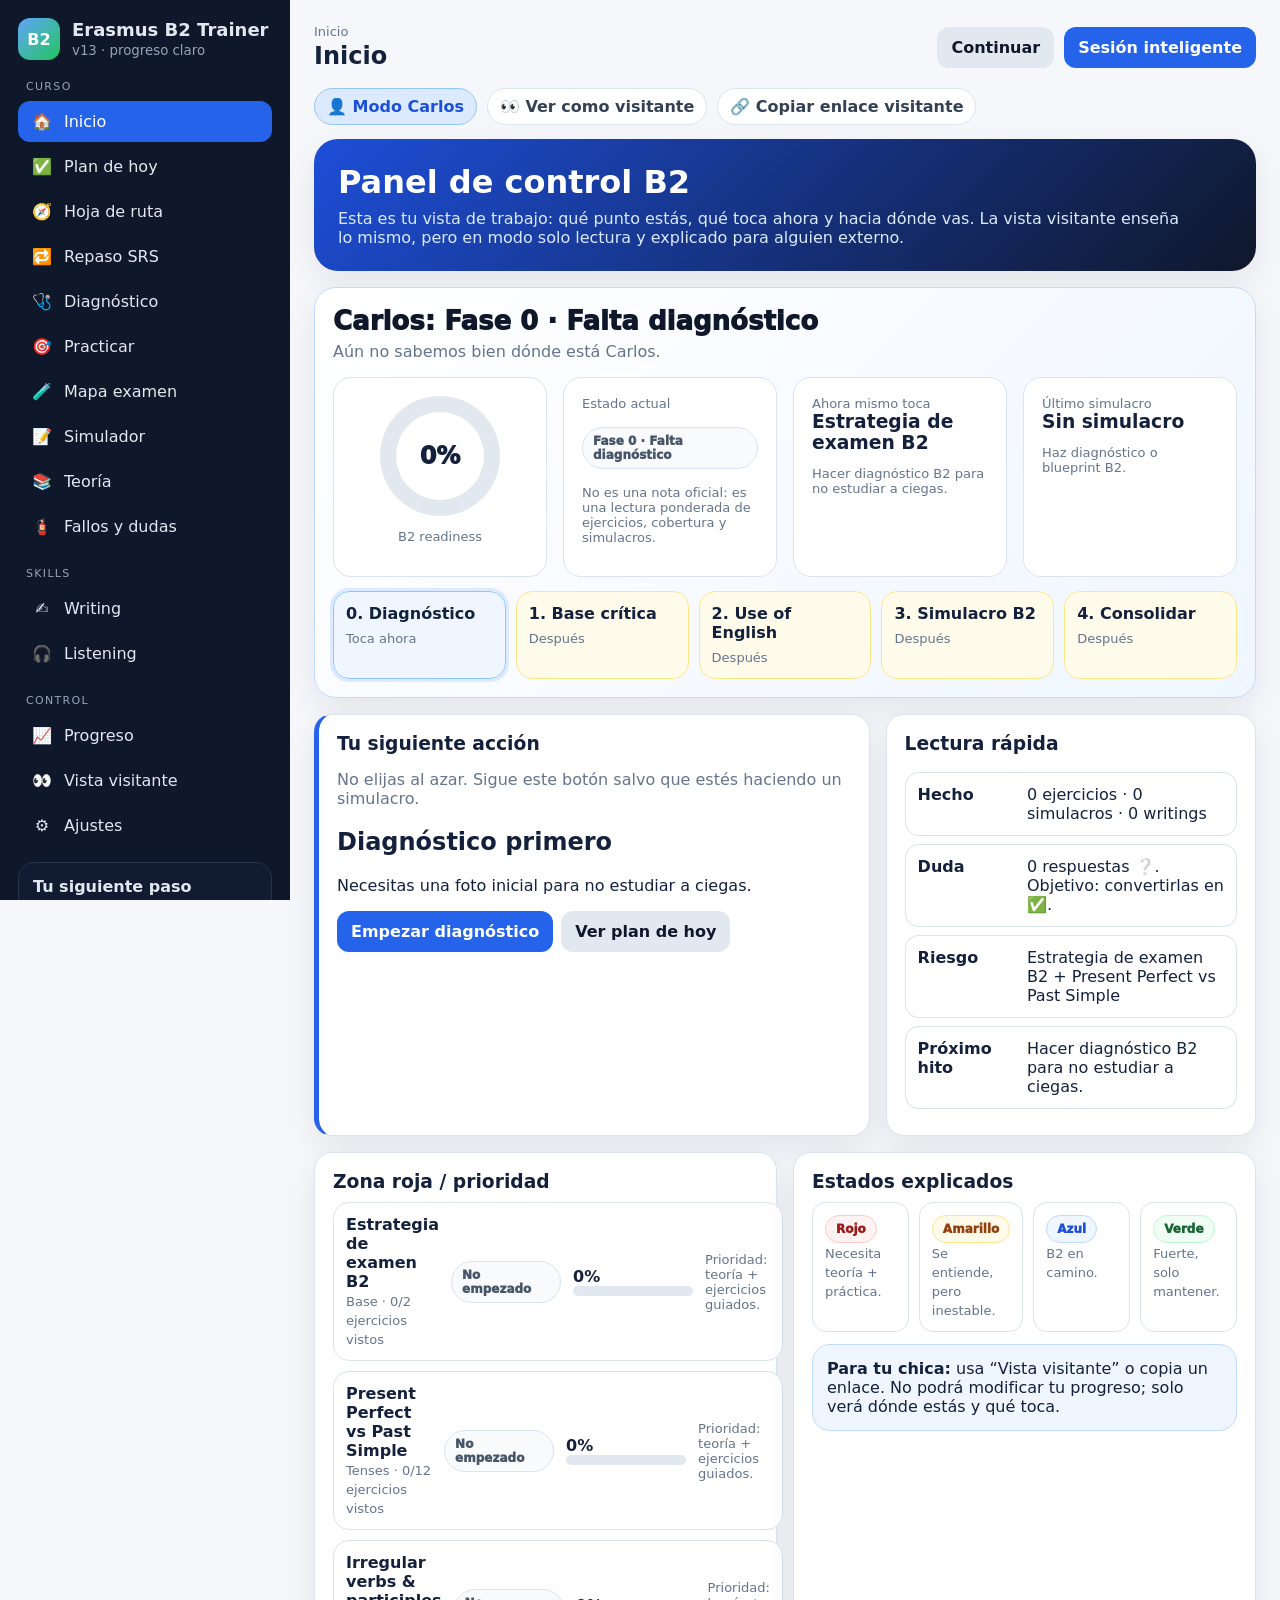
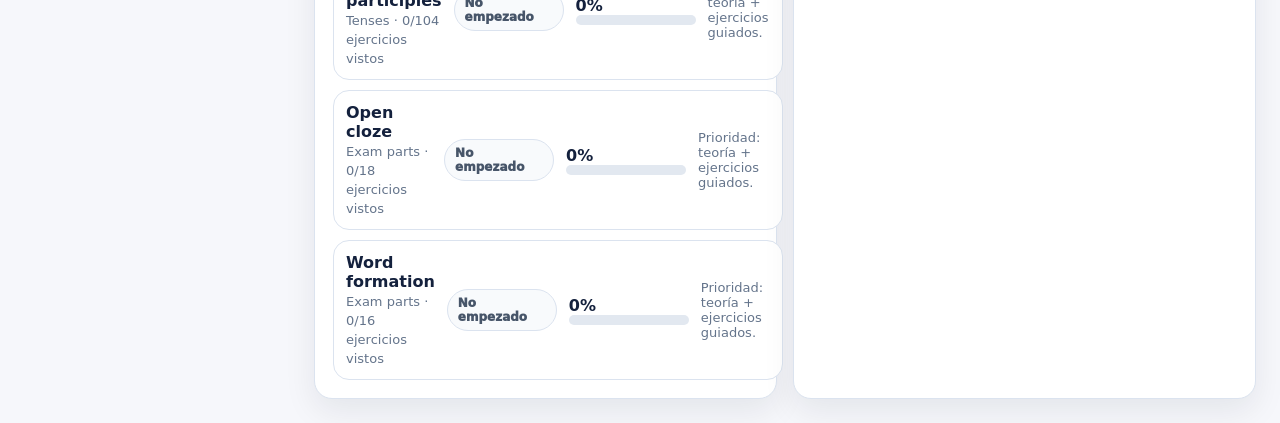
==== commit b65b56e6: "Update Erasmus B2 trainer to v13" ====
--- a/erasmus-b2-trainer/index.html
+++ b/erasmus-b2-trainer/index.html
@@ -3,7 +3,7 @@
 <head>
 <meta charset="utf-8">
 <meta name="viewport" content="width=device-width, initial-scale=1">
-<title>Erasmus B2 Trainer v10 — Academia B2</title>
+<title>Erasmus B2 Trainer v13 — Clear Progress & Visitor Mode</title>
 <style>
 :root{
   --bg:#f6f7fb; --panel:#ffffff; --panel2:#f1f5f9; --text:#14213d; --muted:#64748b;
@@ -12,6 +12,16 @@
 }
 *{box-sizing:border-box} body{margin:0;background:var(--bg);color:var(--text);font-family:Inter, ui-sans-serif, system-ui, -apple-system, Segoe UI, Roboto, Arial, sans-serif;}
 button,input,textarea,select{font:inherit} button{cursor:pointer} a{color:inherit}.app{min-height:100vh;display:grid;grid-template-columns:290px 1fr}.sidebar{background:#0f172a;color:#e2e8f0;padding:18px;position:sticky;top:0;height:100vh;overflow:auto}.brand{display:flex;gap:12px;align-items:center;margin-bottom:16px}.brand-mark{width:42px;height:42px;border-radius:12px;background:linear-gradient(135deg,#60a5fa,#22c55e);display:grid;place-items:center;font-weight:900;color:#fff}.brand h1{font-size:18px;line-height:1.1;margin:0}.brand small{display:block;color:#94a3b8;margin-top:4px}.nav-section{font-size:11px;text-transform:uppercase;letter-spacing:.12em;color:#94a3b8;margin:20px 8px 8px}.nav-btn{width:100%;display:flex;align-items:center;gap:10px;border:0;border-radius:12px;background:transparent;color:#e2e8f0;text-align:left;padding:11px 12px;margin:4px 0}.nav-btn:hover{background:#1e293b}.nav-btn.active{background:#2563eb;color:#fff}.nav-icon{width:24px;text-align:center}.side-card{background:#111c33;border:1px solid #24324a;border-radius:16px;padding:14px;margin-top:16px}.side-card strong{display:block;margin-bottom:7px}.side-mini{font-size:13px;color:#cbd5e1}.mobile-top{display:none;position:sticky;top:0;background:#0f172a;color:#fff;z-index:20;padding:10px 14px;align-items:center;justify-content:space-between}.hamb{border:1px solid #334155;background:#111827;color:#fff;border-radius:10px;padding:8px 10px}.main{padding:24px;max-width:1260px;width:100%;margin:0 auto}.topbar{display:flex;gap:12px;align-items:center;justify-content:space-between;margin-bottom:18px}.crumbs{color:var(--muted);font-size:13px}.hero{background:linear-gradient(135deg,#1d4ed8,#0f172a);color:#fff;border-radius:24px;padding:24px;box-shadow:var(--shadow)}.hero h2{margin:0 0 8px;font-size:32px}.hero p{margin:0;color:#dbeafe;max-width:850px}.grid{display:grid;gap:16px}.grid.cols-2{grid-template-columns:repeat(2,minmax(0,1fr))}.grid.cols-3{grid-template-columns:repeat(3,minmax(0,1fr))}.grid.cols-4{grid-template-columns:repeat(4,minmax(0,1fr))}.card{background:var(--panel);border:1px solid var(--line);border-radius:var(--radius);padding:18px;box-shadow:var(--shadow)}.card.flat{box-shadow:none}.card h3{margin:0 0 10px}.muted{color:var(--muted)}.small{font-size:13px}.big-number{font-size:34px;font-weight:900}.pill{display:inline-flex;gap:6px;align-items:center;border:1px solid var(--line);background:#fff;border-radius:999px;padding:6px 10px;font-size:12px;color:#334155}.pill.good{border-color:#bbf7d0;background:#f0fdf4;color:#166534}.pill.warn{border-color:#fde68a;background:#fffbeb;color:#92400e}.pill.bad{border-color:#fecaca;background:#fef2f2;color:#991b1b}.btn{border:0;border-radius:12px;padding:11px 14px;background:var(--brand);color:#fff;font-weight:800}.btn:hover{background:var(--brand2)}.btn.secondary{background:#e2e8f0;color:#0f172a}.btn.secondary:hover{background:#cbd5e1}.btn.ghost{background:transparent;color:#1d4ed8;border:1px solid #bfdbfe}.btn.good{background:var(--good)}.btn.warn{background:var(--warn)}.btn.bad{background:var(--bad)}.btn-row{display:flex;gap:10px;flex-wrap:wrap;align-items:center}.progress{height:10px;background:#e2e8f0;border-radius:999px;overflow:hidden}.progress>span{display:block;height:100%;background:linear-gradient(90deg,#2563eb,#22c55e);width:0}.progress.thin{height:6px}.module-card{display:grid;grid-template-columns:48px 1fr auto;gap:14px;align-items:center}.module-index{width:42px;height:42px;border-radius:14px;background:#e0edff;display:grid;place-items:center;font-weight:900;color:#1d4ed8}.module-actions{display:flex;gap:8px;flex-wrap:wrap;justify-content:flex-end}.status-dot{width:10px;height:10px;border-radius:50%;display:inline-block;background:#94a3b8}.status-dot.good{background:#22c55e}.status-dot.warn{background:#f59e0b}.status-dot.bad{background:#ef4444}.question-box{border:1px solid var(--line);background:#fff;border-radius:20px;padding:20px}.question-prompt{font-size:22px;font-weight:850;line-height:1.35;margin:10px 0 18px}.passage{background:#f8fafc;border-left:5px solid #2563eb;padding:14px;border-radius:12px;color:#334155;line-height:1.55;margin-bottom:16px}.options{display:grid;gap:10px}.option{border:1px solid #cbd5e1;background:#fff;border-radius:14px;padding:13px;text-align:left}.option:hover{border-color:#2563eb;background:#eff6ff}.option.selected{border-color:#2563eb;background:#dbeafe}.option.correct{border-color:#22c55e;background:#dcfce7}.option.wrong{border-color:#ef4444;background:#fee2e2}.answer-input{width:100%;padding:14px;border-radius:14px;border:1px solid #cbd5e1}.feedback{border-radius:16px;padding:14px;margin-top:16px}.feedback.good{background:#ecfdf5;border:1px solid #bbf7d0}.feedback.bad{background:#fff1f2;border:1px solid #fecdd3}.feedback.info{background:#eff6ff;border:1px solid #bfdbfe}.theory-card{border-left:5px solid #2563eb}.theory-card h3{font-size:26px}.theory-grid{display:grid;grid-template-columns:1fr 1fr;gap:14px}.theory-list{margin:0;padding-left:20px}.example-table{width:100%;border-collapse:collapse}.example-table td{border-bottom:1px solid var(--line);padding:10px;vertical-align:top}.bad-text{color:#b91c1c;font-weight:700}.good-text{color:#15803d;font-weight:700}.exam-table{width:100%;border-collapse:collapse;background:#fff;border-radius:16px;overflow:hidden}.exam-table th,.exam-table td{padding:12px;border-bottom:1px solid var(--line);text-align:left}.exam-table th{background:#f1f5f9}.sticky-return{position:sticky;top:12px;z-index:5;background:#fff3cd;border:1px solid #fde68a;border-radius:16px;padding:12px;margin-bottom:12px;display:flex;justify-content:space-between;gap:12px;align-items:center}.toast{position:fixed;bottom:18px;right:18px;background:#0f172a;color:#fff;border-radius:14px;padding:12px 14px;box-shadow:var(--shadow);display:none;z-index:40;max-width:330px}.modal-back{position:fixed;inset:0;background:rgba(15,23,42,.5);display:none;align-items:center;justify-content:center;z-index:60;padding:18px}.modal{background:#fff;border-radius:22px;padding:22px;max-width:760px;width:100%;max-height:90vh;overflow:auto}.kbd{font-family:ui-monospace,SFMono-Regular,Menlo,monospace;background:#f1f5f9;border:1px solid #dbe3ef;padding:2px 6px;border-radius:7px}.textarea{width:100%;min-height:220px;border:1px solid #cbd5e1;border-radius:16px;padding:14px;line-height:1.5}.lock{opacity:.55}.source-note{font-size:12px;color:#64748b;line-height:1.45}.timeline{position:relative}.timeline:before{content:"";position:absolute;left:23px;top:0;bottom:0;width:2px;background:#dbe3ef}.timeline .module-card{position:relative;background:#fff}.empty{border:2px dashed #cbd5e1;border-radius:18px;padding:24px;text-align:center;color:#64748b;background:#f8fafc}.mobile-only{display:none}
+
+
+/* v12 interactive contained wiki */
+.wiki-term{display:inline;border:0;border-bottom:2px dotted #2563eb;background:linear-gradient(180deg,rgba(219,234,254,.25),rgba(219,234,254,.75));border-radius:5px;padding:0 2px;cursor:help;font-weight:800;color:#0f3e99;line-height:1.25}
+.wiki-term:hover,.wiki-term:focus{background:#dbeafe;outline:2px solid #93c5fd;outline-offset:2px}
+.wiki-help{margin-top:10px;border:1px dashed #93c5fd;background:#eff6ff;border-radius:14px;padding:10px 12px;color:#1e3a8a}
+.wiki-popover{position:fixed;z-index:200;width:min(360px,calc(100vw - 28px));background:#fff;border:1px solid #bfdbfe;border-radius:18px;box-shadow:0 22px 60px rgba(15,23,42,.24);padding:14px;display:none;color:#14213d}
+.wiki-popover h4{margin:0 0 8px;font-size:18px;color:#0f172a}.wiki-popover p{margin:7px 0;line-height:1.42}.wiki-popover .wiki-label{display:inline-flex;border-radius:999px;background:#eff6ff;color:#1d4ed8;border:1px solid #bfdbfe;padding:4px 8px;font-size:11px;font-weight:900;text-transform:uppercase;letter-spacing:.04em}.wiki-popover .wiki-example{background:#f8fafc;border-left:4px solid #2563eb;border-radius:12px;padding:10px;margin-top:8px}.wiki-popover .wiki-actions{display:flex;gap:8px;flex-wrap:wrap;margin-top:10px}.wiki-popover .close-x{position:absolute;top:8px;right:10px;border:0;background:#e2e8f0;color:#0f172a;border-radius:10px;padding:4px 8px;font-weight:900}.mini-wiki-grid{display:grid;grid-template-columns:repeat(3,minmax(0,1fr));gap:12px}.mini-wiki-card{border:1px solid var(--line);border-radius:16px;padding:14px;background:#fff}.mini-wiki-card h4{margin:0 0 6px}.wiki-toolbar{display:flex;gap:10px;flex-wrap:wrap;align-items:center;margin:12px 0}.wiki-search{flex:1;min-width:240px;border:1px solid #cbd5e1;border-radius:14px;padding:12px}
+@media (max-width: 760px){.mini-wiki-grid{grid-template-columns:1fr}.wiki-popover{left:14px!important;right:14px!important;top:auto!important;bottom:14px!important;width:auto}.wiki-term{padding:1px 3px}}
+
 @media (max-width: 960px){.app{display:block}.sidebar{display:none;position:fixed;z-index:50;left:0;top:0;width:84vw;max-width:320px}.sidebar.open{display:block}.mobile-top{display:flex}.main{padding:14px}.topbar{display:none}.hero h2{font-size:24px}.grid.cols-2,.grid.cols-3,.grid.cols-4{grid-template-columns:1fr}.module-card{grid-template-columns:42px 1fr}.module-actions{grid-column:1 / -1;justify-content:flex-start}.theory-grid{grid-template-columns:1fr}.question-prompt{font-size:19px}.sticky-return{top:56px;align-items:flex-start;flex-direction:column}.mobile-only{display:inline-flex}.exam-table{font-size:13px}.exam-table th:nth-child(3),.exam-table td:nth-child(3){display:none}}
 @media (max-width: 520px){.card{padding:14px}.hero{padding:18px;border-radius:18px}.btn{width:100%;justify-content:center}.btn-row .btn{width:auto}.big-number{font-size:28px}.question-box{padding:15px}.options{gap:8px}.option{padding:11px}.sidebar{width:92vw}}
 
@@ -42,13 +52,26 @@
 .qa-banner{border:1px solid #c7d2fe;background:#eef2ff;border-radius:18px;padding:16px;margin:16px 0}
 @media(max-width:720px){.answer-contract{padding:12px}.answer-contract .contract-head{display:block}.contract-expect span{width:100%}.question-prompt{font-size:22px}.btn-row{gap:8px}.answer-input{font-size:18px}}
 
+
+.wiki-card{background:#f8fafc;border:1px solid var(--line);border-radius:16px;padding:14px}
+.wiki-card h4{margin:0 0 6px;font-size:16px}.wiki-grid{display:grid;grid-template-columns:repeat(2,minmax(0,1fr));gap:12px;margin-top:14px}
+.verb-bank-toolbar{display:flex;gap:10px;flex-wrap:wrap;align-items:center;margin:12px 0}.verb-bank-input{padding:12px;border:1px solid #cbd5e1;border-radius:12px;min-width:240px;flex:1}
+.verb-bank{width:100%;border-collapse:collapse;background:#fff;border-radius:16px;overflow:hidden}.verb-bank th,.verb-bank td{padding:10px;border-bottom:1px solid var(--line);text-align:left;vertical-align:top}.verb-bank th{background:#eaf2ff;color:#0f172a}.verb-base{font-weight:900;color:#1d4ed8}.micro-box{background:#f8fafc;border-left:4px solid #2563eb;padding:12px;border-radius:12px;margin-top:12px}.resource-box{background:#fff7ed;border:1px solid #fed7aa;border-radius:14px;padding:12px;margin-top:12px}.mini-table{width:100%;border-collapse:collapse}.mini-table td{border-bottom:1px solid #fed7aa;padding:8px}.study-chip{display:inline-flex;border:1px solid var(--line);border-radius:999px;padding:4px 8px;margin:2px;font-size:12px;background:#fff}
+@media (max-width: 960px){.wiki-grid{grid-template-columns:1fr}.verb-bank{font-size:13px}.verb-bank th:nth-child(5),.verb-bank td:nth-child(5){display:none}.verb-bank-input{min-width:100%}}
+
+
+/* v13 clear progress + visitor mode */
+.mode-switch{display:flex;gap:10px;flex-wrap:wrap;align-items:center;margin:14px 0}.mode-chip{border:1px solid var(--line);background:#fff;border-radius:999px;padding:8px 12px;font-weight:900;color:#334155}.mode-chip.active{background:#dbeafe;border-color:#93c5fd;color:#1d4ed8}.status-banner{background:linear-gradient(135deg,#ffffff,#eff6ff);border:1px solid #bfdbfe;border-radius:22px;padding:18px;box-shadow:var(--shadow);margin-top:16px}.status-banner .headline{font-size:26px;font-weight:950;margin:0 0 6px;color:#0f172a}.state-badge{display:inline-flex;align-items:center;gap:6px;border-radius:999px;padding:6px 10px;font-size:12px;font-weight:950;border:1px solid var(--line);background:#fff}.state-badge.none{background:#f8fafc;color:#475569}.state-badge.red{background:#fef2f2;color:#991b1b;border-color:#fecaca}.state-badge.orange{background:#fff7ed;color:#9a3412;border-color:#fed7aa}.state-badge.yellow{background:#fffbeb;color:#92400e;border-color:#fde68a}.state-badge.blue{background:#eff6ff;color:#1d4ed8;border-color:#bfdbfe}.state-badge.green{background:#f0fdf4;color:#166534;border-color:#bbf7d0}.state-badge.gold{background:#fef3c7;color:#92400e;border-color:#fcd34d}.north-star{display:grid;grid-template-columns:1.2fr .8fr;gap:16px;margin-top:16px}.journey{display:grid;grid-template-columns:repeat(5,1fr);gap:10px;margin-top:14px}.journey-step{border:1px solid var(--line);border-radius:16px;padding:12px;background:#fff;position:relative}.journey-step.done{background:#f0fdf4;border-color:#bbf7d0}.journey-step.now{background:#eff6ff;border-color:#93c5fd;outline:3px solid #dbeafe}.journey-step.next{background:#fffbeb;border-color:#fde68a}.journey-step b{display:block;margin-bottom:5px}.clarity-table{width:100%;border-collapse:separate;border-spacing:0 8px}.clarity-table td{background:#fff;border-top:1px solid var(--line);border-bottom:1px solid var(--line);padding:12px;vertical-align:top}.clarity-table td:first-child{border-left:1px solid var(--line);border-radius:14px 0 0 14px;font-weight:900}.clarity-table td:last-child{border-right:1px solid var(--line);border-radius:0 14px 14px 0}.module-status-list{display:grid;gap:10px}.module-status-row{display:grid;grid-template-columns:1.2fr 110px 120px 1fr;gap:12px;align-items:center;border:1px solid var(--line);background:#fff;border-radius:16px;padding:12px}.visitor-hero{background:linear-gradient(135deg,#0f172a,#1d4ed8);color:#fff;border-radius:24px;padding:24px;box-shadow:var(--shadow)}.visitor-hero p{color:#dbeafe}.share-box{border:1px solid #bfdbfe;background:#eff6ff;border-radius:18px;padding:14px;margin-top:12px}.read-only-note{background:#f8fafc;border:1px dashed #94a3b8;border-radius:16px;padding:12px;color:#475569}.status-explain{display:grid;grid-template-columns:repeat(4,1fr);gap:10px}.status-explain div{background:#fff;border:1px solid var(--line);border-radius:14px;padding:12px}.progress-ring{width:120px;height:120px;border-radius:50%;display:grid;place-items:center;background:conic-gradient(#2563eb calc(var(--v)*1%), #e2e8f0 0);margin:auto}.progress-ring span{width:88px;height:88px;background:#fff;border-radius:50%;display:grid;place-items:center;font-weight:950;font-size:24px}.audience-tabs{display:flex;gap:10px;flex-wrap:wrap}.audience-tabs .btn{width:auto}.owner-only{border-left:5px solid #2563eb}.visitor-only{border-left:5px solid #22c55e}.copy-link-area{width:100%;min-height:96px;border:1px solid #cbd5e1;border-radius:14px;padding:12px;font-family:ui-monospace,SFMono-Regular,Menlo,monospace;font-size:12px}
+@media (max-width: 960px){.north-star{grid-template-columns:1fr}.journey{grid-template-columns:1fr}.module-status-row{grid-template-columns:1fr}.status-explain{grid-template-columns:1fr 1fr}.audience-tabs .btn{width:100%}.progress-ring{margin:0}}
+@media (max-width: 520px){.status-explain{grid-template-columns:1fr}.status-banner .headline{font-size:21px}.module-status-row{padding:10px}.clarity-table td{display:block;border-left:1px solid var(--line);border-right:1px solid var(--line);border-radius:0}.clarity-table tr td:first-child{border-radius:14px 14px 0 0}.clarity-table tr td:last-child{border-radius:0 0 14px 14px}}
+
 </style>
 </head>
 <body>
 <div class="mobile-top"><button class="hamb" onclick="toggleSidebar()">☰ Menú</button><strong>Erasmus B2 Trainer</strong><button class="hamb" onclick="quickContinue()">▶</button></div>
 <div class="app">
   <aside class="sidebar" id="sidebar">
-    <div class="brand"><div class="brand-mark">B2</div><div><h1>Erasmus B2 Trainer</h1><small>v10 · academia B2</small></div></div>
+    <div class="brand"><div class="brand-mark">B2</div><div><h1>Erasmus B2 Trainer</h1><small>v13 · progreso claro</small></div></div>
     <div class="nav-section">Curso</div>
     <button class="nav-btn active" data-view="dashboard" onclick="showView('dashboard')"><span class="nav-icon">🏠</span>Inicio</button>
     <button class="nav-btn" data-view="today" onclick="showView('today')"><span class="nav-icon">✅</span>Plan de hoy</button>
@@ -65,6 +88,7 @@
     <button class="nav-btn" data-view="listening" onclick="showView('listening')"><span class="nav-icon">🎧</span>Listening</button>
     <div class="nav-section">Control</div>
     <button class="nav-btn" data-view="progress" onclick="showView('progress')"><span class="nav-icon">📈</span>Progreso</button>
+    <button class="nav-btn" data-view="visitor" onclick="showView('visitor',{snapshot:makeProgressSnapshot(),localPreview:true})"><span class="nav-icon">👀</span>Vista visitante</button>
     <button class="nav-btn" data-view="settings" onclick="showView('settings')"><span class="nav-icon">⚙️</span>Ajustes</button>
     <div class="side-card"><strong>Tu siguiente paso</strong><div id="sideNext" class="side-mini">Calculando…</div></div>
     <div class="side-card"><strong>Sesión activa</strong><div id="sideSession" class="side-mini">Sin sesión activa.</div></div>
@@ -77,8 +101,9 @@
 <div class="toast" id="toast"></div>
 <div class="modal-back" id="modalBack"><div class="modal" id="modal"></div></div>
 <script>
-const MODULES = [{"id": "exam_strategy", "title": "Estrategia de examen B2", "group": "Base", "priority": 10, "goal": "Entender qué te pueden pedir y cómo no perderte.", "theory": {"remember": "No estudias “inglés infinito”: estudias formatos de prueba. En B2 suelen mezclar gramática + vocabulario + lectura + writing.", "formula": "Leer consigna → detectar tipo de ejercicio → buscar pista del contexto → responder → revisar trampa típica.", "clues": ["Opciones A/B/C/D = suelen mirar collocations, phrasal verbs o matices.", "Hueco sin opciones = casi siempre palabra gramatical: preposición, auxiliar, pronombre, artículo, linker.", "Palabra base en mayúsculas = cambia familia de palabra: noun/adjective/adverb/negative.", "Reescritura = mismo significado, otra estructura. No inventes información."], "wrong_right": [["I answer fast because I know the topic.", "Primero identifico el formato: cloze, word formation, transformation, reading o writing."], ["I translate literally from Spanish.", "Busco la estructura inglesa que encaja."]], "exam_move": "Cuando te bloquees, no pienses “no sé inglés”. Pregunta: ¿qué tipo de hueco es? ¿verbo, preposición, conector, palabra derivada?", "common_trap": "Leer demasiado rápido y contestar por intuición española."}}, {"id": "present_simple_continuous", "title": "Present Simple vs Present Continuous", "group": "Tenses", "priority": 7, "goal": "Distinguir rutina/verdad general de acción temporal/ahora.", "theory": {"remember": "Present Simple = rutina o verdad general. Present Continuous = ahora o situación temporal.", "formula": "Simple: subject + verb / does. Continuous: am/is/are + verb-ing.", "clues": ["usually, always, often, every day → Present Simple", "now, at the moment, today, this week → Present Continuous", "stative verbs como know, like, believe normalmente NO van en continuous"], "wrong_right": [["I am knowing the answer.", "I know the answer."], ["She works today because her colleague is ill.", "She is working today because her colleague is ill."]], "exam_move": "Mira si habla de hábito o de algo temporal. Si aparece “this week”, sospecha continuous.", "common_trap": "Poner -ing a verbos de estado: know, believe, understand, like."}}, {"id": "past_simple_continuous", "title": "Past Simple vs Past Continuous", "group": "Tenses", "priority": 7, "goal": "Narrar pasado: acción puntual vs acción en progreso.", "theory": {"remember": "Past Continuous pinta el fondo; Past Simple cuenta el golpe/acción que interrumpe.", "formula": "Past Simple: verb-ed / irregular. Past Continuous: was/were + verb-ing.", "clues": ["when + acción corta → Past Simple", "while + acción larga → Past Continuous", "at 8 yesterday → often Past Continuous"], "wrong_right": [["While I walked home, it started to rain.", "While I was walking home, it started to rain."], ["I was seeing him yesterday.", "I saw him yesterday."]], "exam_move": "Busca dos acciones: la larga suele ir en continuous; la corta en simple.", "common_trap": "Usar continuous con verbos que no suelen llevarlo o con acciones cerradas."}}, {"id": "present_perfect_past_simple", "title": "Present Perfect vs Past Simple", "group": "Tenses", "priority": 10, "goal": "Tu bloque crítico: conectar pasado con presente o cerrar el pasado.", "theory": {"remember": "Present Perfect = pasado conectado con ahora. Past Simple = pasado terminado y localizado.", "formula": "Present Perfect: have/has + participle. Past Simple: verb-ed / irregular past.", "clues": ["since, for, already, yet, ever, never, just, recently → Present Perfect", "yesterday, last year, in 2020, ago, when I was… → Past Simple", "ever/never preguntan experiencia hasta ahora"], "wrong_right": [["I saw that film three times.", "I have seen that film three times."], ["I have seen him yesterday.", "I saw him yesterday."]], "exam_move": "Subraya la palabra de tiempo. Si es tiempo terminado, Past Simple. Si conecta con ahora, Present Perfect.", "common_trap": "Usar “spoke” como participio: debe ser “spoken”."}}, {"id": "present_perfect_simple_cont", "title": "Present Perfect Simple vs Continuous", "group": "Tenses", "priority": 8, "goal": "Diferenciar resultado de duración/proceso.", "theory": {"remember": "Simple mira el resultado; continuous mira la duración o actividad en progreso hasta ahora.", "formula": "Simple: have/has + participle. Continuous: have/has been + verb-ing.", "clues": ["how many / result / completed → simple", "how long / all day / recently + actividad → continuous", "state verbs suelen ir en simple: I have known"], "wrong_right": [["I have been knowing him for years.", "I have known him for years."], ["She has written three emails all morning.", "She has written three emails this morning / She has been writing emails all morning."]], "exam_move": "Pregunta mental: ¿importa cuánto ha conseguido o cuánto lleva haciéndolo?", "common_trap": "Usar continuous con know, own, believe."}}, {"id": "irregular_participles", "title": "Irregular verbs & participles", "group": "Tenses", "priority": 10, "goal": "No perder puntos por formas básicas: gone, eaten, seen, written, spoken, taken, broken.", "theory": {"remember": "Past Simple y participio NO siempre son iguales. Present Perfect y Past Perfect usan participio.", "formula": "Past Simple: I spoke. Present Perfect: I have spoken. Past Perfect: I had spoken.", "clues": ["have/has/had + ___ → participio", "did + infinitive → Did you go? no Did you went?", "by the time / already + had → participio"], "wrong_right": [["I have spoke.", "I have spoken."], ["Did you went?", "Did you go?"], ["She has wrote it.", "She has written it."]], "exam_move": "Si ves have/has/had delante, activa modo participio.", "common_trap": "Confundir “broke” pasado con “broken” participio."}}, {"id": "past_perfect", "title": "Past Perfect & Past Perfect Continuous", "group": "Tenses", "priority": 8, "goal": "Ordenar dos pasados: qué ocurrió antes.", "theory": {"remember": "Past Perfect marca la acción anterior a otra acción pasada.", "formula": "Past Perfect: had + participle. Past Perfect Continuous: had been + verb-ing.", "clues": ["by the time, before, after, already + pasado", "dos acciones pasadas: una va antes de la otra", "duration before a past moment → had been + ing"], "wrong_right": [["When I arrived, she left already.", "When I arrived, she had already left."], ["They had been waited for an hour.", "They had been waiting for an hour."]], "exam_move": "Dibuja una línea temporal: pasado anterior = had + participle.", "common_trap": "Usarlo en cualquier pasado aunque no haga falta."}}, {"id": "future_forms", "title": "Future forms", "group": "Tenses", "priority": 8, "goal": "Elegir will, going to, present continuous o present simple.", "theory": {"remember": "No todo futuro es “will”. Cada forma tiene una intención.", "formula": "will = decisión/predicción; going to = plan/evidencia; present continuous = arreglo concreto; present simple = horarios.", "clues": ["Look at those clouds → going to", "I think/probably → will", "meeting at 6 with person/place → present continuous", "train/class starts → present simple"], "wrong_right": [["Look at the sky. It will rain.", "Look at the sky. It is going to rain."], ["The train is going to leave at 8.", "The train leaves at 8."]], "exam_move": "Pregunta: ¿es decisión espontánea, plan, evidencia o horario?", "common_trap": "Usar will para todo."}}, {"id": "conditionals", "title": "Conditionals", "group": "Grammar B2", "priority": 9, "goal": "Dominar if/unless/provided + condicionales 0,1,2,3 y mixed.", "theory": {"remember": "Los condicionales mezclan tiempo verbal con probabilidad/realidad.", "formula": "0: if + present, present. 1: if + present, will. 2: if + past, would. 3: if + past perfect, would have + participle.", "clues": ["general truth → zero", "real future → first", "imaginary present → second", "imaginary past/regret → third", "unless = if not"], "wrong_right": [["If I will see him, I will tell him.", "If I see him, I will tell him."], ["If I knew, I would have helped.", "If I had known, I would have helped."]], "exam_move": "Mira si habla de futuro real, presente imaginario o pasado imposible.", "common_trap": "Poner will justo después de if en first conditional."}}, {"id": "passive_voice", "title": "Passive voice", "group": "Grammar B2", "priority": 8, "goal": "Cambiar foco: de quien hace la acción a la cosa/persona afectada.", "theory": {"remember": "Pasiva = be + participle. Se usa cuando importa más el objeto que quien hizo la acción.", "formula": "Object + be + participle (+ by agent).", "clues": ["by + persona puede aparecer, pero muchas veces se omite", "was/were + participle para pasado", "has/have been + participle para present perfect passive"], "wrong_right": [["The report wrote yesterday.", "The report was written yesterday."], ["The emails have sent.", "The emails have been sent."]], "exam_move": "Busca el objeto de la activa y ponlo como sujeto. Luego ajusta be al tiempo correcto.", "common_trap": "Olvidar el verbo “be”."}}, {"id": "reported_speech", "title": "Reported speech", "group": "Grammar B2", "priority": 8, "goal": "Contar lo que alguien dijo sin repetirlo literal.", "theory": {"remember": "Reported speech suele mover el tiempo un paso atrás si el reporting verb está en pasado.", "formula": "“I am tired” → She said she was tired. Questions: asked if / asked where + subject + verb.", "clues": ["said/told/asked", "comillas desaparecen", "pregunta indirecta NO usa orden de pregunta"], "wrong_right": [["She said me she was tired.", "She told me she was tired. / She said she was tired."], ["He asked where was I.", "He asked where I was."]], "exam_move": "Cambia pronombres, tiempo verbal y orden de pregunta.", "common_trap": "Usar “said me” o mantener orden de pregunta."}}, {"id": "modal_verbs", "title": "Modal verbs", "group": "Grammar B2", "priority": 8, "goal": "Obligación, consejo, posibilidad, deducción y crítica del pasado.", "theory": {"remember": "Los modales cambian el grado de seguridad u obligación.", "formula": "modal + infinitive. Modal perfect: modal + have + participle.", "clues": ["must = obligación/deducción fuerte", "might/may/could = posibilidad", "can’t = imposibilidad/deducción negativa", "should have + participle = crítica del pasado"], "wrong_right": [["You must to study.", "You must study."], ["He must be at home; I saw his car.", "He must be at home; I saw his car."], ["You should studied.", "You should have studied."]], "exam_move": "Pregunta: ¿habla de obligación, consejo o deducción?", "common_trap": "Poner “to” después de must/should/can."}}, {"id": "relative_clauses", "title": "Relative clauses", "group": "Grammar B2", "priority": 7, "goal": "Unir información con who, which, that, where, whose.", "theory": {"remember": "Relative clauses añaden información sobre una persona, cosa, lugar o posesión.", "formula": "Person → who/that. Thing → which/that. Place → where. Possession → whose.", "clues": ["coma = información extra; no uses that en non-defining", "whose + noun = posesión", "where = lugar"], "wrong_right": [["The man which called you is here.", "The man who called you is here."], ["Madrid, that is big, is expensive.", "Madrid, which is big, is expensive."]], "exam_move": "Identifica qué palabra estás describiendo: persona, cosa, lugar o posesión.", "common_trap": "Usar “which” para personas o “that” entre comas."}}, {"id": "articles_quantifiers", "title": "Articles & quantifiers", "group": "Grammar B2", "priority": 7, "goal": "A/the/zero y cantidad: much, many, few, little, each, every.", "theory": {"remember": "Articles dependen de si hablamos de algo general, nuevo o conocido.", "formula": "a/an = uno no específico; the = específico/conocido; zero = plural/uncountable general.", "clues": ["first mention → a/an", "second mention → the", "general plural → no article", "uncountable: much/little; countable: many/few"], "wrong_right": [["The people need the money.", "People need money."], ["I have many information.", "I have a lot of information."]], "exam_move": "Pregunta: ¿hablo en general o de algo concreto?", "common_trap": "Poner “the” porque en español usamos “la/el”."}}, {"id": "prepositions_collocations", "title": "Prepositions & collocations", "group": "Use of English", "priority": 9, "goal": "Aprender combinaciones fijas que caen mucho.", "theory": {"remember": "Muchas preposiciones no se razonan: se aprenden como pack.", "formula": "adjective/verb/noun + preposition: interested in, depend on, responsible for, good at.", "clues": ["interested in", "depend on", "responsible for", "afraid of", "arrive at/in", "on time vs in time"], "wrong_right": [["I am interested on Erasmus.", "I am interested in Erasmus."], ["It depends of the result.", "It depends on the result."]], "exam_move": "No traduzcas “en/de”. Aprende el bloque entero.", "common_trap": "Traducir desde español: depender de → depend of, pero en inglés es depend on."}}, {"id": "gerunds_infinitives", "title": "Verb patterns: -ing / to", "group": "Use of English", "priority": 8, "goal": "Saber qué verbos piden gerundio o infinitivo.", "theory": {"remember": "Algunos verbos piden -ing, otros to + infinitive. Es vocabulario gramatical.", "formula": "enjoy/avoid/mind + ing. decide/want/hope + to. let/make + infinitive without to.", "clues": ["enjoy doing", "avoid doing", "decide to do", "want to do", "stop doing vs stop to do"], "wrong_right": [["I enjoy to play football.", "I enjoy playing football."], ["She decided going abroad.", "She decided to go abroad."]], "exam_move": "Aprende el verbo junto con lo que exige: enjoy doing, decide to do.", "common_trap": "Elegir por traducción española."}}, {"id": "linkers_clauses", "title": "Linkers & clauses", "group": "Use of English", "priority": 9, "goal": "Conectar ideas en writing y resolver huecos B2.", "theory": {"remember": "Los conectores dan lógica: contraste, causa, resultado, propósito o condición.", "formula": "although + clause; despite + noun/-ing; because + clause; because of + noun; so that + clause.", "clues": ["although/even though = contraste + frase", "despite/in spite of = contraste + nombre o -ing", "however = conector entre frases", "therefore/as a result = consecuencia"], "wrong_right": [["Despite it was raining, we went out.", "Although it was raining, we went out. / Despite the rain, we went out."], ["Because the traffic, I was late.", "Because of the traffic, I was late."]], "exam_move": "Mira lo que viene después: frase completa o nombre/-ing.", "common_trap": "Confundir although con despite."}}, {"id": "open_cloze", "title": "Open cloze", "group": "Exam parts", "priority": 10, "goal": "Rellenar huecos sin opciones: auxiliares, preposiciones, artículos, linkers.", "theory": {"remember": "Open cloze no suele pedir palabras raras. Pide palabras pequeñas que sostienen la frase.", "formula": "Hueco → mira antes y después → decide función: auxiliary, preposition, article, pronoun, linker.", "clues": ["have/has + participle", "interested ___ = in", "a/the/zero", "although/however/because", "too/enough, so/such"], "wrong_right": [["I have lived here ___ 2020 → for", "I have lived here since 2020."], ["She is good ___ maths → in", "She is good at maths."]], "exam_move": "No busques vocabulario bonito. Busca la pieza gramatical que falta.", "common_trap": "Poner una palabra de significado cuando falta una palabra funcional."}}, {"id": "word_formation", "title": "Word formation", "group": "Exam parts", "priority": 10, "goal": "Cambiar familias de palabras: noun, adjective, adverb, negative.", "theory": {"remember": "No cambias el significado libremente: cambias la categoría para que encaje.", "formula": "success → successful → successfully. possible → impossible. inform → information.", "clues": ["before noun → adjective", "after verb / modifies adjective → adverb", "after article/preposition → noun", "negative context → prefix: un-, in-, im-, dis-"], "wrong_right": [["The exam was success.", "The exam was successful."], ["She answered careful.", "She answered carefully."]], "exam_move": "Mira el hueco como pieza de Lego: ¿necesito noun, adjective, adverb o verb?", "common_trap": "Poner la palabra base sin adaptarla."}}, {"id": "transformations", "title": "Key word transformations", "group": "Exam parts", "priority": 10, "goal": "Reescribir con mismo significado usando palabra obligatoria.", "theory": {"remember": "No traduzcas: conserva significado y usa la estructura que pide la keyword.", "formula": "Keyword no se cambia. Normalmente 2-5 palabras. Estructuras típicas: too/enough, wish, despite, unless, passive, reported, comparative.", "clues": ["although ↔ despite", "if not ↔ unless", "active ↔ passive", "I regret ↔ I wish", "same meaning exacto"], "wrong_right": [["Although it rained, we went out. DESPITE → Despite it rained...", "Despite the rain, we went out."], ["I regret not studying. WISH → I wish I study...", "I wish I had studied."]], "exam_move": "Identifica la transformación, no inventes una frase nueva.", "common_trap": "Cambiar la keyword o cambiar el significado."}}, {"id": "reading", "title": "Reading B2", "group": "Exam parts", "priority": 8, "goal": "Leer con objetivo: gist, detail, attitude, reference, matching.", "theory": {"remember": "En reading B2 no basta con entender palabras: hay que entender intención, contraste y evidencia.", "formula": "Pregunta → localizar zona → subrayar evidencia → descartar distractores.", "clues": ["opinion/attitude: look for adjectives and contrast", "detail: locate exact evidence", "reference: what does “this/it/they” refer to?", "matching: scan keywords and synonyms"], "wrong_right": [["Elijo una opción porque tiene palabras parecidas.", "Elijo la opción que coincide con la idea, aunque use sinónimos."]], "exam_move": "Primero lee pregunta, luego texto. Las opciones trampa suelen copiar palabras del texto pero cambiar la idea.", "common_trap": "Responder por “me suena” sin prueba en el texto."}}, {"id": "writing", "title": "Writing B2", "group": "Exam parts", "priority": 9, "goal": "Escribir textos claros de 140-190 palabras con estructura B2.", "theory": {"remember": "Writing B2 premia claridad, organización, rango y control. No necesitas sonar nativo; necesitas sonar ordenado.", "formula": "Essay: intro → idea 1 → idea 2 → own idea/opinion → conclusion. Email/report/review: formato + propósito claro.", "clues": ["140-190 words", "answer all bullet points", "use linkers", "avoid repetir always good/bad", "check verb tenses and articles"], "wrong_right": [["I think this because yes.", "One reason is that it gives students more independence."], ["No paragraphs.", "4 paragraphs clear."]], "exam_move": "Antes de escribir: tipo de texto, destinatario, 3 ideas, 6 conectores seguros.", "common_trap": "Escribir mucho sin estructura y con frases demasiado largas."}}, {"id": "listening", "title": "Listening tracker", "group": "Skills", "priority": 5, "goal": "Registrar práctica de listening aunque la prueba escrita sea prioridad.", "theory": {"remember": "Listening se mejora con repetición corta y activa, no con vídeos de fondo.", "formula": "Listen → answer/check → replay → note 3 words → shadow 2 sentences.", "clues": ["opinions often come after but/however", "listen for stress and synonyms", "names/numbers need precision"], "wrong_right": [["Pongo Netflix de fondo.", "Hago 10 minutos activos con preguntas y repetición."]], "exam_move": "Si hay listening, escucha la segunda vez para confirmar, no para entender todo desde cero.", "common_trap": "Querer entender el 100% y bloquearte."}}];
-const EXERCISES = [{"id": "q0001", "module": "present_simple_continuous", "type": "mcq", "prompt": "I usually ___ to class by bus.", "answer": ["go"], "options": ["go", "am going", "goes", "going"], "explanation": "Regla: rutina/verdad general = present simple; ahora/temporal = present continuous Pista: usually = rutina", "clue": "usually = rutina", "trap": "No uses continuous para todo lo que ocurre en presente.", "theory": "present_simple_continuous", "passage": null, "keyWord": null, "baseWord": null, "examPart": "Part 1/Grammar · Multiple choice", "difficulty": "B2", "answerFormat": "CHOOSE_ONE"}, {"id": "q0002", "module": "present_simple_continuous", "type": "mcq", "prompt": "Be quiet, please. I ___ to understand the question.", "answer": ["am trying"], "options": ["try", "am trying", "tried", "have tried"], "explanation": "Regla: rutina/verdad general = present simple; ahora/temporal = present continuous Pista: ahora mismo = continuous", "clue": "ahora mismo = continuous", "trap": "No uses continuous para todo lo que ocurre en presente.", "theory": "present_simple_continuous", "passage": null, "keyWord": null, "baseWord": null, "examPart": "Part 1/Grammar · Multiple choice", "difficulty": "B2", "answerFormat": "CHOOSE_ONE"}, {"id": "q0003", "module": "present_simple_continuous", "type": "mcq", "prompt": "This week she ___ from home because the office is closed.", "answer": ["is working"], "options": ["works", "is working", "worked", "has worked"], "explanation": "Regla: rutina/verdad general = present simple; ahora/temporal = present continuous Pista: this week = temporal", "clue": "this week = temporal", "trap": "No uses continuous para todo lo que ocurre en presente.", "theory": "present_simple_continuous", "passage": null, "keyWord": null, "baseWord": null, "examPart": "Part 1/Grammar · Multiple choice", "difficulty": "B2", "answerFormat": "CHOOSE_ONE"}, {"id": "q0004", "module": "present_simple_continuous", "type": "mcq", "prompt": "Water ___ at 100°C.", "answer": ["boils"], "options": ["boils", "is boiling", "boiled", "has boiled"], "explanation": "Regla: rutina/verdad general = present simple; ahora/temporal = present continuous Pista: verdad general", "clue": "verdad general", "trap": "No uses continuous para todo lo que ocurre en presente.", "theory": "present_simple_continuous", "passage": null, "keyWord": null, "baseWord": null, "examPart": "Part 1/Grammar · Multiple choice", "difficulty": "B2", "answerFormat": "CHOOSE_ONE"}, {"id": "q0005", "module": "present_simple_continuous", "type": "mcq", "prompt": "I ___ what you mean.", "answer": ["understand"], "options": ["understand", "am understanding", "understood", "have understanding"], "explanation": "Regla: rutina/verdad general = present simple; ahora/temporal = present continuous Pista: understand = state verb", "clue": "understand = state verb", "trap": "No uses continuous para todo lo que ocurre en presente.", "theory": "present_simple_continuous", "passage": null, "keyWord": null, "baseWord": null, "examPart": "Part 1/Grammar · Multiple choice", "difficulty": "B2", "answerFormat": "CHOOSE_ONE"}, {"id": "q0006", "module": "present_simple_continuous", "type": "mcq", "prompt": "My brother ___ football every Sunday.", "answer": ["plays"], "options": ["plays", "is playing", "play", "has played"], "explanation": "Regla: rutina/verdad general = present simple; ahora/temporal = present continuous Pista: every Sunday = hábito", "clue": "every Sunday = hábito", "trap": "No uses continuous para todo lo que ocurre en presente.", "theory": "present_simple_continuous", "passage": null, "keyWord": null, "baseWord": null, "examPart": "Part 1/Grammar · Multiple choice", "difficulty": "B2", "answerFormat": "CHOOSE_ONE"}, {"id": "q0007", "module": "present_simple_continuous", "type": "mcq", "prompt": "Look! The children ___ in the garden.", "answer": ["are playing"], "options": ["play", "are playing", "played", "have played"], "explanation": "Regla: rutina/verdad general = present simple; ahora/temporal = present continuous Pista: Look! = ahora", "clue": "Look! = ahora", "trap": "No uses continuous para todo lo que ocurre en presente.", "theory": "present_simple_continuous", "passage": null, "keyWord": null, "baseWord": null, "examPart": "Part 1/Grammar · Multiple choice", "difficulty": "B2", "answerFormat": "CHOOSE_ONE"}, {"id": "q0008", "module": "present_simple_continuous", "type": "mcq", "prompt": "She ___ coffee, but today she is drinking tea.", "answer": ["usually drinks"], "options": ["usually drinks", "is usually drinking", "drinking usually", "has usually drunk"], "explanation": "Regla: rutina/verdad general = present simple; ahora/temporal = present continuous Pista: usually = hábito", "clue": "usually = hábito", "trap": "No uses continuous para todo lo que ocurre en presente.", "theory": "present_simple_continuous", "passage": null, "keyWord": null, "baseWord": null, "examPart": "Part 1/Grammar · Multiple choice", "difficulty": "B2", "answerFormat": "CHOOSE_ONE"}, {"id": "q0009", "module": "present_simple_continuous", "type": "mcq", "prompt": "I ___ English at the moment for Erasmus.", "answer": ["am studying"], "options": ["study", "am studying", "studied", "have studied"], "explanation": "Regla: rutina/verdad general = present simple; ahora/temporal = present continuous Pista: at the moment = ahora", "clue": "at the moment = ahora", "trap": "No uses continuous para todo lo que ocurre en presente.", "theory": "present_simple_continuous", "passage": null, "keyWord": null, "baseWord": null, "examPart": "Part 1/Grammar · Multiple choice", "difficulty": "B2", "answerFormat": "CHOOSE_ONE"}, {"id": "q0010", "module": "present_simple_continuous", "type": "mcq", "prompt": "He ___ very quiet today. Is he OK?", "answer": ["is being"], "options": ["is", "is being", "be", "has been"], "explanation": "Regla: rutina/verdad general = present simple; ahora/temporal = present continuous Pista: today comportamiento temporal", "clue": "today comportamiento temporal", "trap": "No uses continuous para todo lo que ocurre en presente.", "theory": "present_simple_continuous", "passage": null, "keyWord": null, "baseWord": null, "examPart": "Part 1/Grammar · Multiple choice", "difficulty": "B2", "answerFormat": "CHOOSE_ONE"}, {"id": "q0011", "module": "past_simple_continuous", "type": "mcq", "prompt": "While I ___ home, it started to rain.", "answer": ["was walking"], "options": ["walked", "was walking", "have walked", "had walked"], "explanation": "Regla: Past continuous = fondo/proceso; past simple = acción puntual/completada Pista: while = acción larga", "clue": "while = acción larga", "trap": "No pongas continuous si la acción es puntual y cerrada.", "theory": "past_simple_continuous", "passage": null, "keyWord": null, "baseWord": null, "examPart": "Part 1/Grammar · Multiple choice", "difficulty": "B2", "answerFormat": "CHOOSE_ONE"}, {"id": "q0012", "module": "past_simple_continuous", "type": "mcq", "prompt": "I ___ my phone when you called.", "answer": ["was using"], "options": ["used", "was using", "had used", "use"], "explanation": "Regla: Past continuous = fondo/proceso; past simple = acción puntual/completada Pista: acción en progreso interrumpida", "clue": "acción en progreso interrumpida", "trap": "No pongas continuous si la acción es puntual y cerrada.", "theory": "past_simple_continuous", "passage": null, "keyWord": null, "baseWord": null, "examPart": "Part 1/Grammar · Multiple choice", "difficulty": "B2", "answerFormat": "CHOOSE_ONE"}, {"id": "q0013", "module": "past_simple_continuous", "type": "mcq", "prompt": "She ___ the answer immediately.", "answer": ["knew"], "options": ["was knowing", "knew", "has known", "had been knowing"], "explanation": "Regla: Past continuous = fondo/proceso; past simple = acción puntual/completada Pista: know no suele ir continuous", "clue": "know no suele ir continuous", "trap": "No pongas continuous si la acción es puntual y cerrada.", "theory": "past_simple_continuous", "passage": null, "keyWord": null, "baseWord": null, "examPart": "Part 1/Grammar · Multiple choice", "difficulty": "B2", "answerFormat": "CHOOSE_ONE"}, {"id": "q0014", "module": "past_simple_continuous", "type": "mcq", "prompt": "At 9 p.m. yesterday, we ___ dinner.", "answer": ["were having"], "options": ["had", "were having", "have had", "had had"], "explanation": "Regla: Past continuous = fondo/proceso; past simple = acción puntual/completada Pista: at 9 p.m. = momento específico en progreso", "clue": "at 9 p.m. = momento específico en progreso", "trap": "No pongas continuous si la acción es puntual y cerrada.", "theory": "past_simple_continuous", "passage": null, "keyWord": null, "baseWord": null, "examPart": "Part 1/Grammar · Multiple choice", "difficulty": "B2", "answerFormat": "CHOOSE_ONE"}, {"id": "q0015", "module": "past_simple_continuous", "type": "mcq", "prompt": "He ___ his leg while he was skiing.", "answer": ["broke"], "options": ["broke", "was breaking", "has broken", "had broken"], "explanation": "Regla: Past continuous = fondo/proceso; past simple = acción puntual/completada Pista: acción corta", "clue": "acción corta", "trap": "No pongas continuous si la acción es puntual y cerrada.", "theory": "past_simple_continuous", "passage": null, "keyWord": null, "baseWord": null, "examPart": "Part 1/Grammar · Multiple choice", "difficulty": "B2", "answerFormat": "CHOOSE_ONE"}, {"id": "q0016", "module": "past_simple_continuous", "type": "mcq", "prompt": "They ___ TV when the lights went out.", "answer": ["were watching"], "options": ["watched", "were watching", "had watched", "watch"], "explanation": "Regla: Past continuous = fondo/proceso; past simple = acción puntual/completada Pista: fondo largo + interrupción", "clue": "fondo largo + interrupción", "trap": "No pongas continuous si la acción es puntual y cerrada.", "theory": "past_simple_continuous", "passage": null, "keyWord": null, "baseWord": null, "examPart": "Part 1/Grammar · Multiple choice", "difficulty": "B2", "answerFormat": "CHOOSE_ONE"}, {"id": "q0017", "module": "past_simple_continuous", "type": "mcq", "prompt": "I ___ three emails yesterday morning.", "answer": ["wrote"], "options": ["was writing", "wrote", "have written", "had written"], "explanation": "Regla: Past continuous = fondo/proceso; past simple = acción puntual/completada Pista: acción completada ayer", "clue": "acción completada ayer", "trap": "No pongas continuous si la acción es puntual y cerrada.", "theory": "past_simple_continuous", "passage": null, "keyWord": null, "baseWord": null, "examPart": "Part 1/Grammar · Multiple choice", "difficulty": "B2", "answerFormat": "CHOOSE_ONE"}, {"id": "q0018", "module": "past_simple_continuous", "type": "mcq", "prompt": "What ___ when I called you?", "answer": ["were you doing"], "options": ["did you do", "were you doing", "have you done", "had you done"], "explanation": "Regla: Past continuous = fondo/proceso; past simple = acción puntual/completada Pista: en ese momento", "clue": "en ese momento", "trap": "No pongas continuous si la acción es puntual y cerrada.", "theory": "past_simple_continuous", "passage": null, "keyWord": null, "baseWord": null, "examPart": "Part 1/Grammar · Multiple choice", "difficulty": "B2", "answerFormat": "CHOOSE_ONE"}, {"id": "q0019", "module": "past_simple_continuous", "type": "mcq", "prompt": "The teacher came in while we ___ about the exam.", "answer": ["were talking"], "options": ["talked", "were talking", "have talked", "had talked"], "explanation": "Regla: Past continuous = fondo/proceso; past simple = acción puntual/completada Pista: while = proceso", "clue": "while = proceso", "trap": "No pongas continuous si la acción es puntual y cerrada.", "theory": "past_simple_continuous", "passage": null, "keyWord": null, "baseWord": null, "examPart": "Part 1/Grammar · Multiple choice", "difficulty": "B2", "answerFormat": "CHOOSE_ONE"}, {"id": "q0020", "module": "past_simple_continuous", "type": "mcq", "prompt": "I ___ him at the station last night.", "answer": ["saw"], "options": ["saw", "was seeing", "have seen", "had seen"], "explanation": "Regla: Past continuous = fondo/proceso; past simple = acción puntual/completada Pista: last night = pasado terminado", "clue": "last night = pasado terminado", "trap": "No pongas continuous si la acción es puntual y cerrada.", "theory": "past_simple_continuous", "passage": null, "keyWord": null, "baseWord": null, "examPart": "Part 1/Grammar · Multiple choice", "difficulty": "B2", "answerFormat": "CHOOSE_ONE"}, {"id": "q0021", "module": "present_perfect_past_simple", "type": "mcq", "prompt": "I ___ this film three times.", "answer": ["have seen"], "options": ["saw", "have seen", "had seen", "see"], "explanation": "Regla: Present perfect conecta pasado con presente; past simple cierra el pasado Pista: experiencia hasta ahora", "clue": "experiencia hasta ahora", "trap": "Cuidado con marcadores: yesterday/ago/in 2020 bloquean present perfect.", "theory": "present_perfect_past_simple", "passage": null, "keyWord": null, "baseWord": null, "examPart": "Part 1/Grammar · Multiple choice", "difficulty": "B2", "answerFormat": "CHOOSE_ONE"}, {"id": "q0022", "module": "present_perfect_past_simple", "type": "mcq", "prompt": "I ___ this film last weekend.", "answer": ["saw"], "options": ["saw", "have seen", "had seen", "see"], "explanation": "Regla: Present perfect conecta pasado con presente; past simple cierra el pasado Pista: last weekend = pasado terminado", "clue": "last weekend = pasado terminado", "trap": "Cuidado con marcadores: yesterday/ago/in 2020 bloquean present perfect.", "theory": "present_perfect_past_simple", "passage": null, "keyWord": null, "baseWord": null, "examPart": "Part 1/Grammar · Multiple choice", "difficulty": "B2", "answerFormat": "CHOOSE_ONE"}, {"id": "q0023", "module": "present_perfect_past_simple", "type": "mcq", "prompt": "She ___ in Madrid since 2020.", "answer": ["has lived"], "options": ["lived", "has lived", "had lived", "lives"], "explanation": "Regla: Present perfect conecta pasado con presente; past simple cierra el pasado Pista: since + fecha", "clue": "since + fecha", "trap": "Cuidado con marcadores: yesterday/ago/in 2020 bloquean present perfect.", "theory": "present_perfect_past_simple", "passage": null, "keyWord": null, "baseWord": null, "examPart": "Part 1/Grammar · Multiple choice", "difficulty": "B2", "answerFormat": "CHOOSE_ONE"}, {"id": "q0024", "module": "present_perfect_past_simple", "type": "mcq", "prompt": "They ___ to London two years ago.", "answer": ["went"], "options": ["have gone", "went", "had gone", "go"], "explanation": "Regla: Present perfect conecta pasado con presente; past simple cierra el pasado Pista: ago = pasado terminado", "clue": "ago = pasado terminado", "trap": "Cuidado con marcadores: yesterday/ago/in 2020 bloquean present perfect.", "theory": "present_perfect_past_simple", "passage": null, "keyWord": null, "baseWord": null, "examPart": "Part 1/Grammar · Multiple choice", "difficulty": "B2", "answerFormat": "CHOOSE_ONE"}, {"id": "q0025", "module": "present_perfect_past_simple", "type": "mcq", "prompt": "Have you ___ eaten sushi?", "answer": ["ever"], "options": ["ever", "never", "yet", "already"], "explanation": "Regla: Present perfect conecta pasado con presente; past simple cierra el pasado Pista: pregunta de experiencia", "clue": "pregunta de experiencia", "trap": "Cuidado con marcadores: yesterday/ago/in 2020 bloquean present perfect.", "theory": "present_perfect_past_simple", "passage": null, "keyWord": null, "baseWord": null, "examPart": "Part 1/Grammar · Multiple choice", "difficulty": "B2", "answerFormat": "CHOOSE_ONE"}, {"id": "q0026", "module": "present_perfect_past_simple", "type": "mcq", "prompt": "I haven’t finished the report ___.", "answer": ["yet"], "options": ["already", "yet", "still", "ever"], "explanation": "Regla: Present perfect conecta pasado con presente; past simple cierra el pasado Pista: negativa + final", "clue": "negativa + final", "trap": "Cuidado con marcadores: yesterday/ago/in 2020 bloquean present perfect.", "theory": "present_perfect_past_simple", "passage": null, "keyWord": null, "baseWord": null, "examPart": "Part 1/Grammar · Multiple choice", "difficulty": "B2", "answerFormat": "CHOOSE_ONE"}, {"id": "q0027", "module": "present_perfect_past_simple", "type": "mcq", "prompt": "We ___ already sent the email.", "answer": ["have"], "options": ["have", "has", "did", "are"], "explanation": "Regla: Present perfect conecta pasado con presente; past simple cierra el pasado Pista: already + participio", "clue": "already + participio", "trap": "Cuidado con marcadores: yesterday/ago/in 2020 bloquean present perfect.", "theory": "present_perfect_past_simple", "passage": null, "keyWord": null, "baseWord": null, "examPart": "Part 1/Grammar · Multiple choice", "difficulty": "B2", "answerFormat": "CHOOSE_ONE"}, {"id": "q0028", "module": "present_perfect_past_simple", "type": "mcq", "prompt": "When ___ you start learning English?", "answer": ["did"], "options": ["have", "did", "had", "are"], "explanation": "Regla: Present perfect conecta pasado con presente; past simple cierra el pasado Pista: when específico = past simple", "clue": "when específico = past simple", "trap": "Cuidado con marcadores: yesterday/ago/in 2020 bloquean present perfect.", "theory": "present_perfect_past_simple", "passage": null, "keyWord": null, "baseWord": null, "examPart": "Part 1/Grammar · Multiple choice", "difficulty": "B2", "answerFormat": "CHOOSE_ONE"}, {"id": "q0029", "module": "present_perfect_past_simple", "type": "mcq", "prompt": "He ___ just arrived.", "answer": ["has"], "options": ["has", "did", "is", "was"], "explanation": "Regla: Present perfect conecta pasado con presente; past simple cierra el pasado Pista: just + present perfect", "clue": "just + present perfect", "trap": "Cuidado con marcadores: yesterday/ago/in 2020 bloquean present perfect.", "theory": "present_perfect_past_simple", "passage": null, "keyWord": null, "baseWord": null, "examPart": "Part 1/Grammar · Multiple choice", "difficulty": "B2", "answerFormat": "CHOOSE_ONE"}, {"id": "q0030", "module": "present_perfect_past_simple", "type": "mcq", "prompt": "I ___ her when I was at school.", "answer": ["met"], "options": ["have met", "met", "had met", "meet"], "explanation": "Regla: Present perfect conecta pasado con presente; past simple cierra el pasado Pista: when I was at school = periodo cerrado", "clue": "when I was at school = periodo cerrado", "trap": "Cuidado con marcadores: yesterday/ago/in 2020 bloquean present perfect.", "theory": "present_perfect_past_simple", "passage": null, "keyWord": null, "baseWord": null, "examPart": "Part 1/Grammar · Multiple choice", "difficulty": "B2", "answerFormat": "CHOOSE_ONE"}, {"id": "q0031", "module": "present_perfect_past_simple", "type": "mcq", "prompt": "How long ___ you known him?", "answer": ["have"], "options": ["have", "did", "are", "had"], "explanation": "Regla: Present perfect conecta pasado con presente; past simple cierra el pasado Pista: how long + known hasta ahora", "clue": "how long + known hasta ahora", "trap": "Cuidado con marcadores: yesterday/ago/in 2020 bloquean present perfect.", "theory": "present_perfect_past_simple", "passage": null, "keyWord": null, "baseWord": null, "examPart": "Part 1/Grammar · Multiple choice", "difficulty": "B2", "answerFormat": "CHOOSE_ONE"}, {"id": "q0032", "module": "present_perfect_past_simple", "type": "mcq", "prompt": "She ___ never been abroad.", "answer": ["has"], "options": ["has", "have", "did", "was"], "explanation": "Regla: Present perfect conecta pasado con presente; past simple cierra el pasado Pista: never + participio", "clue": "never + participio", "trap": "Cuidado con marcadores: yesterday/ago/in 2020 bloquean present perfect.", "theory": "present_perfect_past_simple", "passage": null, "keyWord": null, "baseWord": null, "examPart": "Part 1/Grammar · Multiple choice", "difficulty": "B2", "answerFormat": "CHOOSE_ONE"}, {"id": "q0033", "module": "present_perfect_simple_cont", "type": "mcq", "prompt": "I am tired because I ___ all morning.", "answer": ["have been studying"], "options": ["have studied", "have been studying", "studied", "had studied"], "explanation": "Regla: Simple = resultado; continuous = duración/proceso Pista: importa duración/proceso", "clue": "importa duración/proceso", "trap": "No uses continuous con state verbs tipo know.", "theory": "present_perfect_simple_cont", "passage": null, "keyWord": null, "baseWord": null, "examPart": "Part 1/Grammar · Multiple choice", "difficulty": "B2", "answerFormat": "CHOOSE_ONE"}, {"id": "q0034", "module": "present_perfect_simple_cont", "type": "mcq", "prompt": "She ___ five pages so far.", "answer": ["has written"], "options": ["has written", "has been writing", "wrote", "was writing"], "explanation": "Regla: Simple = resultado; continuous = duración/proceso Pista: resultado: five pages", "clue": "resultado: five pages", "trap": "No uses continuous con state verbs tipo know.", "theory": "present_perfect_simple_cont", "passage": null, "keyWord": null, "baseWord": null, "examPart": "Part 1/Grammar · Multiple choice", "difficulty": "B2", "answerFormat": "CHOOSE_ONE"}, {"id": "q0035", "module": "present_perfect_simple_cont", "type": "mcq", "prompt": "How long ___ you been waiting?", "answer": ["have"], "options": ["have", "has", "did", "are"], "explanation": "Regla: Simple = resultado; continuous = duración/proceso Pista: how long + been + ing", "clue": "how long + been + ing", "trap": "No uses continuous con state verbs tipo know.", "theory": "present_perfect_simple_cont", "passage": null, "keyWord": null, "baseWord": null, "examPart": "Part 1/Grammar · Multiple choice", "difficulty": "B2", "answerFormat": "CHOOSE_ONE"}, {"id": "q0036", "module": "present_perfect_simple_cont", "type": "mcq", "prompt": "I ___ this book; it is excellent.", "answer": ["have read"], "options": ["have read", "have been reading", "read", "had read"], "explanation": "Regla: Simple = resultado; continuous = duración/proceso Pista: resultado/completado", "clue": "resultado/completado", "trap": "No uses continuous con state verbs tipo know.", "theory": "present_perfect_simple_cont", "passage": null, "keyWord": null, "baseWord": null, "examPart": "Part 1/Grammar · Multiple choice", "difficulty": "B2", "answerFormat": "CHOOSE_ONE"}, {"id": "q0037", "module": "present_perfect_simple_cont", "type": "mcq", "prompt": "He ___ for the company for ten years.", "answer": ["has worked"], "options": ["has worked", "has been knowing", "worked", "works"], "explanation": "Regla: Simple = resultado; continuous = duración/proceso Pista: work puede simple o continuous; aquí estado profesional", "clue": "work puede simple o continuous; aquí estado profesional", "trap": "No uses continuous con state verbs tipo know.", "theory": "present_perfect_simple_cont", "passage": null, "keyWord": null, "baseWord": null, "examPart": "Part 1/Grammar · Multiple choice", "difficulty": "B2", "answerFormat": "CHOOSE_ONE"}, {"id": "q0038", "module": "present_perfect_simple_cont", "type": "mcq", "prompt": "Your eyes are red. Have you ___?", "answer": ["been crying"], "options": ["cried", "been crying", "cry", "crying"], "explanation": "Regla: Simple = resultado; continuous = duración/proceso Pista: evidencia visible de actividad", "clue": "evidencia visible de actividad", "trap": "No uses continuous con state verbs tipo know.", "theory": "present_perfect_simple_cont", "passage": null, "keyWord": null, "baseWord": null, "examPart": "Part 1/Grammar · Multiple choice", "difficulty": "B2", "answerFormat": "CHOOSE_ONE"}, {"id": "q0039", "module": "present_perfect_simple_cont", "type": "mcq", "prompt": "They ___ three matches this season.", "answer": ["have won"], "options": ["have won", "have been winning", "won", "had won"], "explanation": "Regla: Simple = resultado; continuous = duración/proceso Pista: número logrado", "clue": "número logrado", "trap": "No uses continuous con state verbs tipo know.", "theory": "present_perfect_simple_cont", "passage": null, "keyWord": null, "baseWord": null, "examPart": "Part 1/Grammar · Multiple choice", "difficulty": "B2", "answerFormat": "CHOOSE_ONE"}, {"id": "q0040", "module": "present_perfect_simple_cont", "type": "mcq", "prompt": "She ___ Spanish recently.", "answer": ["has been learning"], "options": ["has learned", "has been learning", "learned", "had learned"], "explanation": "Regla: Simple = resultado; continuous = duración/proceso Pista: recently + proceso", "clue": "recently + proceso", "trap": "No uses continuous con state verbs tipo know.", "theory": "present_perfect_simple_cont", "passage": null, "keyWord": null, "baseWord": null, "examPart": "Part 1/Grammar · Multiple choice", "difficulty": "B2", "answerFormat": "CHOOSE_ONE"}, {"id": "q0041", "module": "irregular_participles", "type": "input", "prompt": "Complete with the past participle of “go”: I have ___ it.", "answer": ["gone"], "options": [], "explanation": "Regla: have/has + past participle. Aquí no va el past simple.", "clue": "have + hueco = participio", "trap": "No pongas “went” si hay have/has/had delante.", "theory": "irregular_participles", "passage": null, "keyWord": null, "baseWord": null, "examPart": null, "difficulty": "B2"}, {"id": "q0042", "module": "irregular_participles", "type": "input", "prompt": "Complete with the past participle of “eat”: I have ___ it.", "answer": ["eaten"], "options": [], "explanation": "Regla: have/has + past participle. Aquí no va el past simple.", "clue": "have + hueco = participio", "trap": "No pongas “ate” si hay have/has/had delante.", "theory": "irregular_participles", "passage": null, "keyWord": null, "baseWord": null, "examPart": null, "difficulty": "B2"}, {"id": "q0043", "module": "irregular_participles", "type": "input", "prompt": "Complete with the past participle of “see”: I have ___ it.", "answer": ["seen"], "options": [], "explanation": "Regla: have/has + past participle. Aquí no va el past simple.", "clue": "have + hueco = participio", "trap": "No pongas “saw” si hay have/has/had delante.", "theory": "irregular_participles", "passage": null, "keyWord": null, "baseWord": null, "examPart": null, "difficulty": "B2"}, {"id": "q0044", "module": "irregular_participles", "type": "input", "prompt": "Complete with the past participle of “write”: I have ___ it.", "answer": ["written"], "options": [], "explanation": "Regla: have/has + past participle. Aquí no va el past simple.", "clue": "have + hueco = participio", "trap": "No pongas “wrote” si hay have/has/had delante.", "theory": "irregular_participles", "passage": null, "keyWord": null, "baseWord": null, "examPart": null, "difficulty": "B2"}, {"id": "q0045", "module": "irregular_participles", "type": "input", "prompt": "Complete with the past participle of “speak”: I have ___ it.", "answer": ["spoken"], "options": [], "explanation": "Regla: have/has + past participle. Aquí no va el past simple.", "clue": "have + hueco = participio", "trap": "No pongas “spoke” si hay have/has/had delante.", "theory": "irregular_participles", "passage": null, "keyWord": null, "baseWord": null, "examPart": null, "difficulty": "B2"}, {"id": "q0046", "module": "irregular_participles", "type": "input", "prompt": "Complete with the past participle of “take”: I have ___ it.", "answer": ["taken"], "options": [], "explanation": "Regla: have/has + past participle. Aquí no va el past simple.", "clue": "have + hueco = participio", "trap": "No pongas “took” si hay have/has/had delante.", "theory": "irregular_participles", "passage": null, "keyWord": null, "baseWord": null, "examPart": null, "difficulty": "B2"}, {"id": "q0047", "module": "irregular_participles", "type": "input", "prompt": "Complete with the past participle of “give”: I have ___ it.", "answer": ["given"], "options": [], "explanation": "Regla: have/has + past participle. Aquí no va el past simple.", "clue": "have + hueco = participio", "trap": "No pongas “gave” si hay have/has/had delante.", "theory": "irregular_participles", "passage": null, "keyWord": null, "baseWord": null, "examPart": null, "difficulty": "B2"}, {"id": "q0048", "module": "irregular_participles", "type": "input", "prompt": "Complete with the past participle of “do”: I have ___ it.", "answer": ["done"], "options": [], "explanation": "Regla: have/has + past participle. Aquí no va el past simple.", "clue": "have + hueco = participio", "trap": "No pongas “did” si hay have/has/had delante.", "theory": "irregular_participles", "passage": null, "keyWord": null, "baseWord": null, "examPart": null, "difficulty": "B2"}, {"id": "q0049", "module": "irregular_participles", "type": "input", "prompt": "Complete with the past participle of “break”: I have ___ it.", "answer": ["broken"], "options": [], "explanation": "Regla: have/has + past participle. Aquí no va el past simple.", "clue": "have + hueco = participio", "trap": "No pongas “broke” si hay have/has/had delante.", "theory": "irregular_participles", "passage": null, "keyWord": null, "baseWord": null, "examPart": null, "difficulty": "B2"}, {"id": "q0050", "module": "irregular_participles", "type": "input", "prompt": "Complete with the past participle of “know”: I have ___ it.", "answer": ["known"], "options": [], "explanation": "Regla: have/has + past participle. Aquí no va el past simple.", "clue": "have + hueco = participio", "trap": "No pongas “knew” si hay have/has/had delante.", "theory": "irregular_participles", "passage": null, "keyWord": null, "baseWord": null, "examPart": null, "difficulty": "B2"}, {"id": "q0051", "module": "irregular_participles", "type": "input", "prompt": "Complete with the past participle of “choose”: I have ___ it.", "answer": ["chosen"], "options": [], "explanation": "Regla: have/has + past participle. Aquí no va el past simple.", "clue": "have + hueco = participio", "trap": "No pongas “chose” si hay have/has/had delante.", "theory": "irregular_participles", "passage": null, "keyWord": null, "baseWord": null, "examPart": null, "difficulty": "B2"}, {"id": "q0052", "module": "irregular_participles", "type": "input", "prompt": "Complete with the past participle of “drive”: I have ___ it.", "answer": ["driven"], "options": [], "explanation": "Regla: have/has + past participle. Aquí no va el past simple.", "clue": "have + hueco = participio", "trap": "No pongas “drove” si hay have/has/had delante.", "theory": "irregular_participles", "passage": null, "keyWord": null, "baseWord": null, "examPart": null, "difficulty": "B2"}, {"id": "q0053", "module": "irregular_participles", "type": "input", "prompt": "Complete with the past participle of “forget”: I have ___ it.", "answer": ["forgotten"], "options": [], "explanation": "Regla: have/has + past participle. Aquí no va el past simple.", "clue": "have + hueco = participio", "trap": "No pongas “forgot” si hay have/has/had delante.", "theory": "irregular_participles", "passage": null, "keyWord": null, "baseWord": null, "examPart": null, "difficulty": "B2"}, {"id": "q0054", "module": "irregular_participles", "type": "input", "prompt": "Complete with the past participle of “begin”: I have ___ it.", "answer": ["begun"], "options": [], "explanation": "Regla: have/has + past participle. Aquí no va el past simple.", "clue": "have + hueco = participio", "trap": "No pongas “began” si hay have/has/had delante.", "theory": "irregular_participles", "passage": null, "keyWord": null, "baseWord": null, "examPart": null, "difficulty": "B2"}, {"id": "q0055", "module": "irregular_participles", "type": "input", "prompt": "Complete with the past participle of “fall”: I have ___ it.", "answer": ["fallen"], "options": [], "explanation": "Regla: have/has + past participle. Aquí no va el past simple.", "clue": "have + hueco = participio", "trap": "No pongas “fell” si hay have/has/had delante.", "theory": "irregular_participles", "passage": null, "keyWord": null, "baseWord": null, "examPart": null, "difficulty": "B2"}, {"id": "q0056", "module": "irregular_participles", "type": "input", "prompt": "Complete with the past participle of “fly”: I have ___ it.", "answer": ["flown"], "options": [], "explanation": "Regla: have/has + past participle. Aquí no va el past simple.", "clue": "have + hueco = participio", "trap": "No pongas “flew” si hay have/has/had delante.", "theory": "irregular_participles", "passage": null, "keyWord": null, "baseWord": null, "examPart": null, "difficulty": "B2"}, {"id": "q0057", "module": "irregular_participles", "type": "mcq", "prompt": "She has ___ a great idea.", "answer": ["had"], "options": ["had", "has", "have", "having"], "explanation": "Regla: have/has/had + participio Pista: have como participio = had", "clue": "have como participio = had", "trap": "No confundas pasado simple con participio.", "theory": "irregular_participles", "passage": null, "keyWord": null, "baseWord": null, "examPart": "Part 1/Grammar · Multiple choice", "difficulty": "B2", "answerFormat": "CHOOSE_ONE"}, {"id": "q0058", "module": "irregular_participles", "type": "mcq", "prompt": "They had ___ before we arrived.", "answer": ["left"], "options": ["leave", "left", "leaved", "leaving"], "explanation": "Regla: have/has/had + participio Pista: had + participio", "clue": "had + participio", "trap": "No confundas pasado simple con participio.", "theory": "irregular_participles", "passage": null, "keyWord": null, "baseWord": null, "examPart": "Part 1/Grammar · Multiple choice", "difficulty": "B2", "answerFormat": "CHOOSE_ONE"}, {"id": "q0059", "module": "irregular_participles", "type": "mcq", "prompt": "Have you ___ your keys?", "answer": ["found"], "options": ["find", "found", "founded", "finding"], "explanation": "Regla: have/has/had + participio Pista: have + participio", "clue": "have + participio", "trap": "No confundas pasado simple con participio.", "theory": "irregular_participles", "passage": null, "keyWord": null, "baseWord": null, "examPart": "Part 1/Grammar · Multiple choice", "difficulty": "B2", "answerFormat": "CHOOSE_ONE"}, {"id": "q0060", "module": "irregular_participles", "type": "mcq", "prompt": "He has ___ his arm.", "answer": ["broken"], "options": ["broke", "broken", "break", "breaking"], "explanation": "Regla: have/has/had + participio Pista: has + participio", "clue": "has + participio", "trap": "No confundas pasado simple con participio.", "theory": "irregular_participles", "passage": null, "keyWord": null, "baseWord": null, "examPart": "Part 1/Grammar · Multiple choice", "difficulty": "B2", "answerFormat": "CHOOSE_ONE"}, {"id": "q0061", "module": "past_perfect", "type": "mcq", "prompt": "When I arrived, the meeting ___ already started.", "answer": ["had"], "options": ["has", "had", "was", "did"], "explanation": "Regla: Past perfect = had + participio para el pasado anterior Pista: acción anterior a arrived", "clue": "acción anterior a arrived", "trap": "No uses past perfect si solo hay una acción pasada sin comparación.", "theory": "past_perfect", "passage": null, "keyWord": null, "baseWord": null, "examPart": "Part 1/Grammar · Multiple choice", "difficulty": "B2", "answerFormat": "CHOOSE_ONE"}, {"id": "q0062", "module": "past_perfect", "type": "mcq", "prompt": "By the time we got there, they ___ left.", "answer": ["had"], "options": ["have", "had", "were", "did"], "explanation": "Regla: Past perfect = had + participio para el pasado anterior Pista: by the time + pasado", "clue": "by the time + pasado", "trap": "No uses past perfect si solo hay una acción pasada sin comparación.", "theory": "past_perfect", "passage": null, "keyWord": null, "baseWord": null, "examPart": "Part 1/Grammar · Multiple choice", "difficulty": "B2", "answerFormat": "CHOOSE_ONE"}, {"id": "q0063", "module": "past_perfect", "type": "mcq", "prompt": "She was tired because she ___ been working all day.", "answer": ["had"], "options": ["has", "had", "was", "is"], "explanation": "Regla: Past perfect = had + participio para el pasado anterior Pista: duración antes de un pasado", "clue": "duración antes de un pasado", "trap": "No uses past perfect si solo hay una acción pasada sin comparación.", "theory": "past_perfect", "passage": null, "keyWord": null, "baseWord": null, "examPart": "Part 1/Grammar · Multiple choice", "difficulty": "B2", "answerFormat": "CHOOSE_ONE"}, {"id": "q0064", "module": "past_perfect", "type": "mcq", "prompt": "After he ___ finished his homework, he went out.", "answer": ["had"], "options": ["has", "had", "did", "was"], "explanation": "Regla: Past perfect = had + participio para el pasado anterior Pista: after + anterioridad", "clue": "after + anterioridad", "trap": "No uses past perfect si solo hay una acción pasada sin comparación.", "theory": "past_perfect", "passage": null, "keyWord": null, "baseWord": null, "examPart": "Part 1/Grammar · Multiple choice", "difficulty": "B2", "answerFormat": "CHOOSE_ONE"}, {"id": "q0065", "module": "past_perfect", "type": "mcq", "prompt": "I couldn’t call you because I ___ lost my phone.", "answer": ["had"], "options": ["have", "had", "was", "did"], "explanation": "Regla: Past perfect = had + participio para el pasado anterior Pista: perder ocurrió antes de no poder llamar", "clue": "perder ocurrió antes de no poder llamar", "trap": "No uses past perfect si solo hay una acción pasada sin comparación.", "theory": "past_perfect", "passage": null, "keyWord": null, "baseWord": null, "examPart": "Part 1/Grammar · Multiple choice", "difficulty": "B2", "answerFormat": "CHOOSE_ONE"}, {"id": "q0066", "module": "past_perfect", "type": "mcq", "prompt": "They ___ been waiting for an hour when the bus arrived.", "answer": ["had"], "options": ["have", "had", "were", "did"], "explanation": "Regla: Past perfect = had + participio para el pasado anterior Pista: duración hasta momento pasado", "clue": "duración hasta momento pasado", "trap": "No uses past perfect si solo hay una acción pasada sin comparación.", "theory": "past_perfect", "passage": null, "keyWord": null, "baseWord": null, "examPart": "Part 1/Grammar · Multiple choice", "difficulty": "B2", "answerFormat": "CHOOSE_ONE"}, {"id": "q0067", "module": "past_perfect", "type": "mcq", "prompt": "The film had already ___ when we entered.", "answer": ["started"], "options": ["start", "started", "starting", "starts"], "explanation": "Regla: Past perfect = had + participio para el pasado anterior Pista: had + participio", "clue": "had + participio", "trap": "No uses past perfect si solo hay una acción pasada sin comparación.", "theory": "past_perfect", "passage": null, "keyWord": null, "baseWord": null, "examPart": "Part 1/Grammar · Multiple choice", "difficulty": "B2", "answerFormat": "CHOOSE_ONE"}, {"id": "q0068", "module": "past_perfect", "type": "mcq", "prompt": "I realized I ___ seen her before.", "answer": ["had"], "options": ["have", "had", "was", "did"], "explanation": "Regla: Past perfect = had + participio para el pasado anterior Pista: ver antes de realized", "clue": "ver antes de realized", "trap": "No uses past perfect si solo hay una acción pasada sin comparación.", "theory": "past_perfect", "passage": null, "keyWord": null, "baseWord": null, "examPart": "Part 1/Grammar · Multiple choice", "difficulty": "B2", "answerFormat": "CHOOSE_ONE"}, {"id": "q0069", "module": "future_forms", "type": "mcq", "prompt": "Look at those clouds. It ___ rain.", "answer": ["is going to"], "options": ["will", "is going to", "rains", "is raining"], "explanation": "Regla: El futuro depende de intención/evidencia/horario/arreglo Pista: evidencia visible", "clue": "evidencia visible", "trap": "No uses will para todo.", "theory": "future_forms", "passage": null, "keyWord": null, "baseWord": null, "examPart": "Part 1/Grammar · Multiple choice", "difficulty": "B2", "answerFormat": "CHOOSE_ONE"}, {"id": "q0070", "module": "future_forms", "type": "mcq", "prompt": "I think Spain ___ win the match.", "answer": ["will"], "options": ["will", "is going to", "wins", "is winning"], "explanation": "Regla: El futuro depende de intención/evidencia/horario/arreglo Pista: I think = predicción/opinión", "clue": "I think = predicción/opinión", "trap": "No uses will para todo.", "theory": "future_forms", "passage": null, "keyWord": null, "baseWord": null, "examPart": "Part 1/Grammar · Multiple choice", "difficulty": "B2", "answerFormat": "CHOOSE_ONE"}, {"id": "q0071", "module": "future_forms", "type": "mcq", "prompt": "The train ___ at 7:30 tomorrow.", "answer": ["leaves"], "options": ["will leave", "is leaving", "leaves", "is going to leave"], "explanation": "Regla: El futuro depende de intención/evidencia/horario/arreglo Pista: horario oficial", "clue": "horario oficial", "trap": "No uses will para todo.", "theory": "future_forms", "passage": null, "keyWord": null, "baseWord": null, "examPart": "Part 1/Grammar · Multiple choice", "difficulty": "B2", "answerFormat": "CHOOSE_ONE"}, {"id": "q0072", "module": "future_forms", "type": "mcq", "prompt": "We ___ John at 6. We booked a table.", "answer": ["are meeting"], "options": ["will meet", "are meeting", "meet", "met"], "explanation": "Regla: El futuro depende de intención/evidencia/horario/arreglo Pista: arreglo concreto", "clue": "arreglo concreto", "trap": "No uses will para todo.", "theory": "future_forms", "passage": null, "keyWord": null, "baseWord": null, "examPart": "Part 1/Grammar · Multiple choice", "difficulty": "B2", "answerFormat": "CHOOSE_ONE"}, {"id": "q0073", "module": "future_forms", "type": "mcq", "prompt": "I forgot my wallet. — Don’t worry, I ___ pay.", "answer": ["will"], "options": ["am going to", "will", "am paying", "pay"], "explanation": "Regla: El futuro depende de intención/evidencia/horario/arreglo Pista: decisión espontánea", "clue": "decisión espontánea", "trap": "No uses will para todo.", "theory": "future_forms", "passage": null, "keyWord": null, "baseWord": null, "examPart": "Part 1/Grammar · Multiple choice", "difficulty": "B2", "answerFormat": "CHOOSE_ONE"}, {"id": "q0074", "module": "future_forms", "type": "mcq", "prompt": "By this time next year, I ___ my course.", "answer": ["will have finished"], "options": ["will finish", "will have finished", "am finishing", "finish"], "explanation": "Regla: El futuro depende de intención/evidencia/horario/arreglo Pista: by this time next year = future perfect", "clue": "by this time next year = future perfect", "trap": "No uses will para todo.", "theory": "future_forms", "passage": null, "keyWord": null, "baseWord": null, "examPart": "Part 1/Grammar · Multiple choice", "difficulty": "B2", "answerFormat": "CHOOSE_ONE"}, {"id": "q0075", "module": "future_forms", "type": "mcq", "prompt": "This time tomorrow, I ___ on the plane.", "answer": ["will be sitting"], "options": ["will sit", "will be sitting", "sit", "am going to sit"], "explanation": "Regla: El futuro depende de intención/evidencia/horario/arreglo Pista: future continuous", "clue": "future continuous", "trap": "No uses will para todo.", "theory": "future_forms", "passage": null, "keyWord": null, "baseWord": null, "examPart": "Part 1/Grammar · Multiple choice", "difficulty": "B2", "answerFormat": "CHOOSE_ONE"}, {"id": "q0076", "module": "future_forms", "type": "mcq", "prompt": "They are ___ to announce the results soon.", "answer": ["due"], "options": ["due", "about", "going", "likely"], "explanation": "Regla: El futuro depende de intención/evidencia/horario/arreglo Pista: be due to = previsto", "clue": "be due to = previsto", "trap": "No uses will para todo.", "theory": "future_forms", "passage": null, "keyWord": null, "baseWord": null, "examPart": "Part 1/Grammar · Multiple choice", "difficulty": "B2", "answerFormat": "CHOOSE_ONE"}, {"id": "q0077", "module": "conditionals", "type": "mcq", "prompt": "If I ___ time tomorrow, I will help you.", "answer": ["have"], "options": ["will have", "have", "had", "had had"], "explanation": "Regla: El condicional depende de realidad y tiempo Pista: first conditional: if + present", "clue": "first conditional: if + present", "trap": "No pongas will justo detrás de if en first conditional.", "theory": "conditionals", "passage": null, "keyWord": null, "baseWord": null, "examPart": "Part 1/Grammar · Multiple choice", "difficulty": "B2", "answerFormat": "CHOOSE_ONE"}, {"id": "q0078", "module": "conditionals", "type": "mcq", "prompt": "If I ___ you, I would apply for Erasmus.", "answer": ["were"], "options": ["am", "were", "will be", "had been"], "explanation": "Regla: El condicional depende de realidad y tiempo Pista: second conditional", "clue": "second conditional", "trap": "No pongas will justo detrás de if en first conditional.", "theory": "conditionals", "passage": null, "keyWord": null, "baseWord": null, "examPart": "Part 1/Grammar · Multiple choice", "difficulty": "B2", "answerFormat": "CHOOSE_ONE"}, {"id": "q0079", "module": "conditionals", "type": "mcq", "prompt": "If she had studied, she ___ passed.", "answer": ["would have"], "options": ["will have", "would have", "would", "had"], "explanation": "Regla: El condicional depende de realidad y tiempo Pista: third conditional", "clue": "third conditional", "trap": "No pongas will justo detrás de if en first conditional.", "theory": "conditionals", "passage": null, "keyWord": null, "baseWord": null, "examPart": "Part 1/Grammar · Multiple choice", "difficulty": "B2", "answerFormat": "CHOOSE_ONE"}, {"id": "q0080", "module": "conditionals", "type": "mcq", "prompt": "Unless you hurry, you ___ miss the bus.", "answer": ["will"], "options": ["would", "will", "had", "did"], "explanation": "Regla: El condicional depende de realidad y tiempo Pista: unless = if not, futuro real", "clue": "unless = if not, futuro real", "trap": "No pongas will justo detrás de if en first conditional.", "theory": "conditionals", "passage": null, "keyWord": null, "baseWord": null, "examPart": "Part 1/Grammar · Multiple choice", "difficulty": "B2", "answerFormat": "CHOOSE_ONE"}, {"id": "q0081", "module": "conditionals", "type": "mcq", "prompt": "If water reaches 100°C, it ___.", "answer": ["boils"], "options": ["boils", "will boil", "would boil", "boiled"], "explanation": "Regla: El condicional depende de realidad y tiempo Pista: zero conditional general truth", "clue": "zero conditional general truth", "trap": "No pongas will justo detrás de if en first conditional.", "theory": "conditionals", "passage": null, "keyWord": null, "baseWord": null, "examPart": "Part 1/Grammar · Multiple choice", "difficulty": "B2", "answerFormat": "CHOOSE_ONE"}, {"id": "q0082", "module": "conditionals", "type": "mcq", "prompt": "If I had more money, I ___ travel more.", "answer": ["would"], "options": ["will", "would", "would have", "had"], "explanation": "Regla: El condicional depende de realidad y tiempo Pista: present imaginary", "clue": "present imaginary", "trap": "No pongas will justo detrás de if en first conditional.", "theory": "conditionals", "passage": null, "keyWord": null, "baseWord": null, "examPart": "Part 1/Grammar · Multiple choice", "difficulty": "B2", "answerFormat": "CHOOSE_ONE"}, {"id": "q0083", "module": "conditionals", "type": "mcq", "prompt": "I would have called you if I ___ your number.", "answer": ["had had"], "options": ["had", "had had", "would have", "have"], "explanation": "Regla: El condicional depende de realidad y tiempo Pista: pasado imposible", "clue": "pasado imposible", "trap": "No pongas will justo detrás de if en first conditional.", "theory": "conditionals", "passage": null, "keyWord": null, "baseWord": null, "examPart": "Part 1/Grammar · Multiple choice", "difficulty": "B2", "answerFormat": "CHOOSE_ONE"}, {"id": "q0084", "module": "conditionals", "type": "mcq", "prompt": "Provided that you practise, you ___ improve.", "answer": ["will"], "options": ["would", "will", "had", "did"], "explanation": "Regla: El condicional depende de realidad y tiempo Pista: provided that = if", "clue": "provided that = if", "trap": "No pongas will justo detrás de if en first conditional.", "theory": "conditionals", "passage": null, "keyWord": null, "baseWord": null, "examPart": "Part 1/Grammar · Multiple choice", "difficulty": "B2", "answerFormat": "CHOOSE_ONE"}, {"id": "q0085", "module": "conditionals", "type": "mcq", "prompt": "If I hadn’t missed the bus, I ___ here now.", "answer": ["would be"], "options": ["will be", "would be", "would have been", "am"], "explanation": "Regla: El condicional depende de realidad y tiempo Pista: mixed conditional: pasado afecta presente", "clue": "mixed conditional: pasado afecta presente", "trap": "No pongas will justo detrás de if en first conditional.", "theory": "conditionals", "passage": null, "keyWord": null, "baseWord": null, "examPart": "Part 1/Grammar · Multiple choice", "difficulty": "B2", "answerFormat": "CHOOSE_ONE"}, {"id": "q0086", "module": "conditionals", "type": "mcq", "prompt": "I won’t go out ___ I finish this test.", "answer": ["unless"], "options": ["unless", "if", "although", "despite"], "explanation": "Regla: El condicional depende de realidad y tiempo Pista: unless = si no", "clue": "unless = si no", "trap": "No pongas will justo detrás de if en first conditional.", "theory": "conditionals", "passage": null, "keyWord": null, "baseWord": null, "examPart": "Part 1/Grammar · Multiple choice", "difficulty": "B2", "answerFormat": "CHOOSE_ONE"}, {"id": "q0087", "module": "passive_voice", "type": "mcq", "prompt": "The report ___ written yesterday.", "answer": ["was"], "options": ["is", "was", "has", "did"], "explanation": "Regla: Passive = be + participle Pista: pasado pasivo", "clue": "pasado pasivo", "trap": "No olvides el verbo be.", "theory": "passive_voice", "passage": null, "keyWord": null, "baseWord": null, "examPart": "Part 1/Grammar · Multiple choice", "difficulty": "B2", "answerFormat": "CHOOSE_ONE"}, {"id": "q0088", "module": "passive_voice", "type": "mcq", "prompt": "English ___ spoken in many countries.", "answer": ["is"], "options": ["is", "was", "has", "does"], "explanation": "Regla: Passive = be + participle Pista: present passive", "clue": "present passive", "trap": "No olvides el verbo be.", "theory": "passive_voice", "passage": null, "keyWord": null, "baseWord": null, "examPart": "Part 1/Grammar · Multiple choice", "difficulty": "B2", "answerFormat": "CHOOSE_ONE"}, {"id": "q0089", "module": "passive_voice", "type": "mcq", "prompt": "The emails have ___ sent.", "answer": ["been"], "options": ["be", "been", "being", "was"], "explanation": "Regla: Passive = be + participle Pista: present perfect passive", "clue": "present perfect passive", "trap": "No olvides el verbo be.", "theory": "passive_voice", "passage": null, "keyWord": null, "baseWord": null, "examPart": "Part 1/Grammar · Multiple choice", "difficulty": "B2", "answerFormat": "CHOOSE_ONE"}, {"id": "q0090", "module": "passive_voice", "type": "mcq", "prompt": "The bridge ___ built in 1998.", "answer": ["was"], "options": ["is", "was", "has", "did"], "explanation": "Regla: Passive = be + participle Pista: in 1998 = past passive", "clue": "in 1998 = past passive", "trap": "No olvides el verbo be.", "theory": "passive_voice", "passage": null, "keyWord": null, "baseWord": null, "examPart": "Part 1/Grammar · Multiple choice", "difficulty": "B2", "answerFormat": "CHOOSE_ONE"}, {"id": "q0091", "module": "passive_voice", "type": "mcq", "prompt": "A new app ___ being developed.", "answer": ["is"], "options": ["is", "was", "has", "does"], "explanation": "Regla: Passive = be + participle Pista: present continuous passive", "clue": "present continuous passive", "trap": "No olvides el verbo be.", "theory": "passive_voice", "passage": null, "keyWord": null, "baseWord": null, "examPart": "Part 1/Grammar · Multiple choice", "difficulty": "B2", "answerFormat": "CHOOSE_ONE"}, {"id": "q0092", "module": "passive_voice", "type": "mcq", "prompt": "The problem can ___ solved easily.", "answer": ["be"], "options": ["be", "been", "being", "is"], "explanation": "Regla: Passive = be + participle Pista: modal passive = modal + be + participle", "clue": "modal passive = modal + be + participle", "trap": "No olvides el verbo be.", "theory": "passive_voice", "passage": null, "keyWord": null, "baseWord": null, "examPart": "Part 1/Grammar · Multiple choice", "difficulty": "B2", "answerFormat": "CHOOSE_ONE"}, {"id": "q0093", "module": "passive_voice", "type": "mcq", "prompt": "The tickets ___ sold out before we arrived.", "answer": ["had been"], "options": ["have been", "had been", "were being", "are"], "explanation": "Regla: Passive = be + participle Pista: past perfect passive", "clue": "past perfect passive", "trap": "No olvides el verbo be.", "theory": "passive_voice", "passage": null, "keyWord": null, "baseWord": null, "examPart": "Part 1/Grammar · Multiple choice", "difficulty": "B2", "answerFormat": "CHOOSE_ONE"}, {"id": "q0094", "module": "passive_voice", "type": "mcq", "prompt": "This book ___ by George Orwell.", "answer": ["was written"], "options": ["wrote", "was written", "has written", "is writing"], "explanation": "Regla: Passive = be + participle Pista: by + author", "clue": "by + author", "trap": "No olvides el verbo be.", "theory": "passive_voice", "passage": null, "keyWord": null, "baseWord": null, "examPart": "Part 1/Grammar · Multiple choice", "difficulty": "B2", "answerFormat": "CHOOSE_ONE"}, {"id": "q0095", "module": "passive_voice", "type": "mcq", "prompt": "The students ___ given extra time.", "answer": ["were"], "options": ["was", "were", "had", "did"], "explanation": "Regla: Passive = be + participle Pista: plural passive", "clue": "plural passive", "trap": "No olvides el verbo be.", "theory": "passive_voice", "passage": null, "keyWord": null, "baseWord": null, "examPart": "Part 1/Grammar · Multiple choice", "difficulty": "B2", "answerFormat": "CHOOSE_ONE"}, {"id": "q0096", "module": "passive_voice", "type": "mcq", "prompt": "It is ___ that he left the country.", "answer": ["believed"], "options": ["believe", "believed", "believing", "belief"], "explanation": "Regla: Passive = be + participle Pista: reporting passive", "clue": "reporting passive", "trap": "No olvides el verbo be.", "theory": "passive_voice", "passage": null, "keyWord": null, "baseWord": null, "examPart": "Part 1/Grammar · Multiple choice", "difficulty": "B2", "answerFormat": "CHOOSE_ONE"}, {"id": "q0097", "module": "reported_speech", "type": "mcq", "prompt": "“I am tired,” she said. → She said she ___ tired.", "answer": ["was"], "options": ["is", "was", "has been", "will be"], "explanation": "Regla: Reported speech cambia tiempos, pronombres y orden de pregunta Pista: am → was", "clue": "am → was", "trap": "No uses “said me”; usa told me o said.", "theory": "reported_speech", "passage": null, "keyWord": null, "baseWord": null, "examPart": "Part 1/Grammar · Multiple choice", "difficulty": "B2", "answerFormat": "CHOOSE_ONE"}, {"id": "q0098", "module": "reported_speech", "type": "mcq", "prompt": "He ___ me that he was busy.", "answer": ["told"], "options": ["said", "told", "spoke", "asked"], "explanation": "Regla: Reported speech cambia tiempos, pronombres y orden de pregunta Pista: tell + person", "clue": "tell + person", "trap": "No uses “said me”; usa told me o said.", "theory": "reported_speech", "passage": null, "keyWord": null, "baseWord": null, "examPart": "Part 1/Grammar · Multiple choice", "difficulty": "B2", "answerFormat": "CHOOSE_ONE"}, {"id": "q0099", "module": "reported_speech", "type": "mcq", "prompt": "She said she ___ finished the task.", "answer": ["had"], "options": ["has", "had", "was", "did"], "explanation": "Regla: Reported speech cambia tiempos, pronombres y orden de pregunta Pista: present perfect → past perfect", "clue": "present perfect → past perfect", "trap": "No uses “said me”; usa told me o said.", "theory": "reported_speech", "passage": null, "keyWord": null, "baseWord": null, "examPart": "Part 1/Grammar · Multiple choice", "difficulty": "B2", "answerFormat": "CHOOSE_ONE"}, {"id": "q0100", "module": "reported_speech", "type": "mcq", "prompt": "“Where do you live?” → He asked where I ___.", "answer": ["lived"], "options": ["did live", "lived", "live", "was live"], "explanation": "Regla: Reported speech cambia tiempos, pronombres y orden de pregunta Pista: pregunta indirecta orden normal", "clue": "pregunta indirecta orden normal", "trap": "No uses “said me”; usa told me o said.", "theory": "reported_speech", "passage": null, "keyWord": null, "baseWord": null, "examPart": "Part 1/Grammar · Multiple choice", "difficulty": "B2", "answerFormat": "CHOOSE_ONE"}, {"id": "q0101", "module": "reported_speech", "type": "mcq", "prompt": "“Can you help me?” → She asked if I ___ help her.", "answer": ["could"], "options": ["can", "could", "will", "must"], "explanation": "Regla: Reported speech cambia tiempos, pronombres y orden de pregunta Pista: can → could", "clue": "can → could", "trap": "No uses “said me”; usa told me o said.", "theory": "reported_speech", "passage": null, "keyWord": null, "baseWord": null, "examPart": "Part 1/Grammar · Multiple choice", "difficulty": "B2", "answerFormat": "CHOOSE_ONE"}, {"id": "q0102", "module": "reported_speech", "type": "mcq", "prompt": "He asked me ___ I had seen the email.", "answer": ["whether"], "options": ["that", "whether", "what", "who"], "explanation": "Regla: Reported speech cambia tiempos, pronombres y orden de pregunta Pista: yes/no reported question", "clue": "yes/no reported question", "trap": "No uses “said me”; usa told me o said.", "theory": "reported_speech", "passage": null, "keyWord": null, "baseWord": null, "examPart": "Part 1/Grammar · Multiple choice", "difficulty": "B2", "answerFormat": "CHOOSE_ONE"}, {"id": "q0103", "module": "reported_speech", "type": "mcq", "prompt": "She said she ___ call me later.", "answer": ["would"], "options": ["will", "would", "can", "may"], "explanation": "Regla: Reported speech cambia tiempos, pronombres y orden de pregunta Pista: will → would", "clue": "will → would", "trap": "No uses “said me”; usa told me o said.", "theory": "reported_speech", "passage": null, "keyWord": null, "baseWord": null, "examPart": "Part 1/Grammar · Multiple choice", "difficulty": "B2", "answerFormat": "CHOOSE_ONE"}, {"id": "q0104", "module": "reported_speech", "type": "mcq", "prompt": "They told us ___ quiet.", "answer": ["to be"], "options": ["be", "to be", "being", "that be"], "explanation": "Regla: Reported speech cambia tiempos, pronombres y orden de pregunta Pista: order/request: told + object + to infinitive", "clue": "order/request: told + object + to infinitive", "trap": "No uses “said me”; usa told me o said.", "theory": "reported_speech", "passage": null, "keyWord": null, "baseWord": null, "examPart": "Part 1/Grammar · Multiple choice", "difficulty": "B2", "answerFormat": "CHOOSE_ONE"}, {"id": "q0105", "module": "reported_speech", "type": "mcq", "prompt": "He said he ___ seen the film before.", "answer": ["had"], "options": ["has", "had", "did", "was"], "explanation": "Regla: Reported speech cambia tiempos, pronombres y orden de pregunta Pista: past simple/present perfect backshift", "clue": "past simple/present perfect backshift", "trap": "No uses “said me”; usa told me o said.", "theory": "reported_speech", "passage": null, "keyWord": null, "baseWord": null, "examPart": "Part 1/Grammar · Multiple choice", "difficulty": "B2", "answerFormat": "CHOOSE_ONE"}, {"id": "q0106", "module": "reported_speech", "type": "mcq", "prompt": "She asked me what time the lesson ___.", "answer": ["started"], "options": ["did start", "started", "starts", "starting"], "explanation": "Regla: Reported speech cambia tiempos, pronombres y orden de pregunta Pista: orden normal en indirecta", "clue": "orden normal en indirecta", "trap": "No uses “said me”; usa told me o said.", "theory": "reported_speech", "passage": null, "keyWord": null, "baseWord": null, "examPart": "Part 1/Grammar · Multiple choice", "difficulty": "B2", "answerFormat": "CHOOSE_ONE"}, {"id": "q0107", "module": "modal_verbs", "type": "mcq", "prompt": "You ___ wear a helmet here. It is compulsory.", "answer": ["must"], "options": ["might", "must", "can", "should have"], "explanation": "Regla: Modal + infinitive; modal perfect = modal + have + participle Pista: obligación", "clue": "obligación", "trap": "No pongas to después de must/can/should.", "theory": "modal_verbs", "passage": null, "keyWord": null, "baseWord": null, "examPart": "Part 1/Grammar · Multiple choice", "difficulty": "B2", "answerFormat": "CHOOSE_ONE"}, {"id": "q0108", "module": "modal_verbs", "type": "mcq", "prompt": "He ___ be at home; his car is outside.", "answer": ["must"], "options": ["must", "can’t", "might not", "should"], "explanation": "Regla: Modal + infinitive; modal perfect = modal + have + participle Pista: deducción fuerte positiva", "clue": "deducción fuerte positiva", "trap": "No pongas to después de must/can/should.", "theory": "modal_verbs", "passage": null, "keyWord": null, "baseWord": null, "examPart": "Part 1/Grammar · Multiple choice", "difficulty": "B2", "answerFormat": "CHOOSE_ONE"}, {"id": "q0109", "module": "modal_verbs", "type": "mcq", "prompt": "That ___ be true. It is impossible.", "answer": ["can’t"], "options": ["must", "can’t", "might", "should"], "explanation": "Regla: Modal + infinitive; modal perfect = modal + have + participle Pista: deducción negativa", "clue": "deducción negativa", "trap": "No pongas to después de must/can/should.", "theory": "modal_verbs", "passage": null, "keyWord": null, "baseWord": null, "examPart": "Part 1/Grammar · Multiple choice", "difficulty": "B2", "answerFormat": "CHOOSE_ONE"}, {"id": "q0110", "module": "modal_verbs", "type": "mcq", "prompt": "You ___ have told me earlier. Now it is too late.", "answer": ["should"], "options": ["must", "should", "can", "may"], "explanation": "Regla: Modal + infinitive; modal perfect = modal + have + participle Pista: crítica del pasado: should have", "clue": "crítica del pasado: should have", "trap": "No pongas to después de must/can/should.", "theory": "modal_verbs", "passage": null, "keyWord": null, "baseWord": null, "examPart": "Part 1/Grammar · Multiple choice", "difficulty": "B2", "answerFormat": "CHOOSE_ONE"}, {"id": "q0111", "module": "modal_verbs", "type": "mcq", "prompt": "She ___ be in the library, but I’m not sure.", "answer": ["might"], "options": ["must", "might", "can’t", "has to"], "explanation": "Regla: Modal + infinitive; modal perfect = modal + have + participle Pista: posibilidad", "clue": "posibilidad", "trap": "No pongas to después de must/can/should.", "theory": "modal_verbs", "passage": null, "keyWord": null, "baseWord": null, "examPart": "Part 1/Grammar · Multiple choice", "difficulty": "B2", "answerFormat": "CHOOSE_ONE"}, {"id": "q0112", "module": "modal_verbs", "type": "mcq", "prompt": "You ___ to finish it today; the deadline is tomorrow.", "answer": ["don’t have"], "options": ["mustn’t", "don’t have", "shouldn’t", "can’t"], "explanation": "Regla: Modal + infinitive; modal perfect = modal + have + participle Pista: no necesidad", "clue": "no necesidad", "trap": "No pongas to después de must/can/should.", "theory": "modal_verbs", "passage": null, "keyWord": null, "baseWord": null, "examPart": "Part 1/Grammar · Multiple choice", "difficulty": "B2", "answerFormat": "CHOOSE_ONE"}, {"id": "q0113", "module": "modal_verbs", "type": "mcq", "prompt": "You ___ smoke here. It is forbidden.", "answer": ["mustn’t"], "options": ["don’t have to", "mustn’t", "might not", "shouldn’t have"], "explanation": "Regla: Modal + infinitive; modal perfect = modal + have + participle Pista: prohibición", "clue": "prohibición", "trap": "No pongas to después de must/can/should.", "theory": "modal_verbs", "passage": null, "keyWord": null, "baseWord": null, "examPart": "Part 1/Grammar · Multiple choice", "difficulty": "B2", "answerFormat": "CHOOSE_ONE"}, {"id": "q0114", "module": "modal_verbs", "type": "mcq", "prompt": "He ___ have forgotten; he is usually very careful.", "answer": ["might"], "options": ["might", "mustn’t", "should", "can"], "explanation": "Regla: Modal + infinitive; modal perfect = modal + have + participle Pista: posibilidad del pasado", "clue": "posibilidad del pasado", "trap": "No pongas to después de must/can/should.", "theory": "modal_verbs", "passage": null, "keyWord": null, "baseWord": null, "examPart": "Part 1/Grammar · Multiple choice", "difficulty": "B2", "answerFormat": "CHOOSE_ONE"}, {"id": "q0115", "module": "modal_verbs", "type": "mcq", "prompt": "We ___ better leave now.", "answer": ["had"], "options": ["would", "had", "should", "must"], "explanation": "Regla: Modal + infinitive; modal perfect = modal + have + participle Pista: had better + infinitive", "clue": "had better + infinitive", "trap": "No pongas to después de must/can/should.", "theory": "modal_verbs", "passage": null, "keyWord": null, "baseWord": null, "examPart": "Part 1/Grammar · Multiple choice", "difficulty": "B2", "answerFormat": "CHOOSE_ONE"}, {"id": "q0116", "module": "modal_verbs", "type": "mcq", "prompt": "You ___ to see a doctor if it still hurts.", "answer": ["ought"], "options": ["ought", "must to", "can to", "may to"], "explanation": "Regla: Modal + infinitive; modal perfect = modal + have + participle Pista: ought to + infinitive", "clue": "ought to + infinitive", "trap": "No pongas to después de must/can/should.", "theory": "modal_verbs", "passage": null, "keyWord": null, "baseWord": null, "examPart": "Part 1/Grammar · Multiple choice", "difficulty": "B2", "answerFormat": "CHOOSE_ONE"}, {"id": "q0117", "module": "relative_clauses", "type": "mcq", "prompt": "The woman ___ lives next door is a doctor.", "answer": ["who"], "options": ["which", "who", "where", "whose"], "explanation": "Regla: El pronombre relativo depende de persona/cosa/lugar/posesión Pista: persona", "clue": "persona", "trap": "No uses that en frases entre comas.", "theory": "relative_clauses", "passage": null, "keyWord": null, "baseWord": null, "examPart": "Part 1/Grammar · Multiple choice", "difficulty": "B2", "answerFormat": "CHOOSE_ONE"}, {"id": "q0118", "module": "relative_clauses", "type": "mcq", "prompt": "This is the book ___ I told you about.", "answer": ["that"], "options": ["who", "where", "that", "whose"], "explanation": "Regla: El pronombre relativo depende de persona/cosa/lugar/posesión Pista: cosa", "clue": "cosa", "trap": "No uses that en frases entre comas.", "theory": "relative_clauses", "passage": null, "keyWord": null, "baseWord": null, "examPart": "Part 1/Grammar · Multiple choice", "difficulty": "B2", "answerFormat": "CHOOSE_ONE"}, {"id": "q0119", "module": "relative_clauses", "type": "mcq", "prompt": "That is the school ___ I studied.", "answer": ["where"], "options": ["which", "where", "who", "whose"], "explanation": "Regla: El pronombre relativo depende de persona/cosa/lugar/posesión Pista: lugar", "clue": "lugar", "trap": "No uses that en frases entre comas.", "theory": "relative_clauses", "passage": null, "keyWord": null, "baseWord": null, "examPart": "Part 1/Grammar · Multiple choice", "difficulty": "B2", "answerFormat": "CHOOSE_ONE"}, {"id": "q0120", "module": "relative_clauses", "type": "mcq", "prompt": "The man ___ car was stolen called the police.", "answer": ["whose"], "options": ["who", "whose", "which", "where"], "explanation": "Regla: El pronombre relativo depende de persona/cosa/lugar/posesión Pista: posesión", "clue": "posesión", "trap": "No uses that en frases entre comas.", "theory": "relative_clauses", "passage": null, "keyWord": null, "baseWord": null, "examPart": "Part 1/Grammar · Multiple choice", "difficulty": "B2", "answerFormat": "CHOOSE_ONE"}, {"id": "q0121", "module": "relative_clauses", "type": "mcq", "prompt": "Madrid, ___ is the capital of Spain, is expensive.", "answer": ["which"], "options": ["that", "which", "where", "who"], "explanation": "Regla: El pronombre relativo depende de persona/cosa/lugar/posesión Pista: non-defining con coma", "clue": "non-defining con coma", "trap": "No uses that en frases entre comas.", "theory": "relative_clauses", "passage": null, "keyWord": null, "baseWord": null, "examPart": "Part 1/Grammar · Multiple choice", "difficulty": "B2", "answerFormat": "CHOOSE_ONE"}, {"id": "q0122", "module": "relative_clauses", "type": "mcq", "prompt": "The students ___ passed the test were very happy.", "answer": ["who"], "options": ["which", "who", "where", "whose"], "explanation": "Regla: El pronombre relativo depende de persona/cosa/lugar/posesión Pista: personas", "clue": "personas", "trap": "No uses that en frases entre comas.", "theory": "relative_clauses", "passage": null, "keyWord": null, "baseWord": null, "examPart": "Part 1/Grammar · Multiple choice", "difficulty": "B2", "answerFormat": "CHOOSE_ONE"}, {"id": "q0123", "module": "relative_clauses", "type": "mcq", "prompt": "That is the reason ___ I called you.", "answer": ["why"], "options": ["where", "why", "which", "whose"], "explanation": "Regla: El pronombre relativo depende de persona/cosa/lugar/posesión Pista: reason why", "clue": "reason why", "trap": "No uses that en frases entre comas.", "theory": "relative_clauses", "passage": null, "keyWord": null, "baseWord": null, "examPart": "Part 1/Grammar · Multiple choice", "difficulty": "B2", "answerFormat": "CHOOSE_ONE"}, {"id": "q0124", "module": "relative_clauses", "type": "mcq", "prompt": "The laptop ___ I bought yesterday is broken.", "answer": ["which"], "options": ["who", "which", "where", "whose"], "explanation": "Regla: El pronombre relativo depende de persona/cosa/lugar/posesión Pista: cosa", "clue": "cosa", "trap": "No uses that en frases entre comas.", "theory": "relative_clauses", "passage": null, "keyWord": null, "baseWord": null, "examPart": "Part 1/Grammar · Multiple choice", "difficulty": "B2", "answerFormat": "CHOOSE_ONE"}, {"id": "q0125", "module": "relative_clauses", "type": "mcq", "prompt": "My brother, ___ works in IT, helped me.", "answer": ["who"], "options": ["that", "who", "which", "whose"], "explanation": "Regla: El pronombre relativo depende de persona/cosa/lugar/posesión Pista: coma: no that", "clue": "coma: no that", "trap": "No uses that en frases entre comas.", "theory": "relative_clauses", "passage": null, "keyWord": null, "baseWord": null, "examPart": "Part 1/Grammar · Multiple choice", "difficulty": "B2", "answerFormat": "CHOOSE_ONE"}, {"id": "q0126", "module": "relative_clauses", "type": "mcq", "prompt": "This is the company ___ website I used.", "answer": ["whose"], "options": ["which", "whose", "where", "who"], "explanation": "Regla: El pronombre relativo depende de persona/cosa/lugar/posesión Pista: posesión de company", "clue": "posesión de company", "trap": "No uses that en frases entre comas.", "theory": "relative_clauses", "passage": null, "keyWord": null, "baseWord": null, "examPart": "Part 1/Grammar · Multiple choice", "difficulty": "B2", "answerFormat": "CHOOSE_ONE"}, {"id": "q0127", "module": "articles_quantifiers", "type": "mcq", "prompt": "I need ___ advice.", "answer": ["some"], "options": ["a", "an", "some", "many"], "explanation": "Regla: Articles y quantifiers dependen de específico/general y countable/uncountable Pista: advice uncountable", "clue": "advice uncountable", "trap": "No traduzcas artículos desde español directamente.", "theory": "articles_quantifiers", "passage": null, "keyWord": null, "baseWord": null, "examPart": "Part 1/Grammar · Multiple choice", "difficulty": "B2", "answerFormat": "CHOOSE_ONE"}, {"id": "q0128", "module": "articles_quantifiers", "type": "mcq", "prompt": "She is ___ honest person.", "answer": ["an"], "options": ["a", "an", "the", "—"], "explanation": "Regla: Articles y quantifiers dependen de específico/general y countable/uncountable Pista: honest empieza con sonido vocal", "clue": "honest empieza con sonido vocal", "trap": "No traduzcas artículos desde español directamente.", "theory": "articles_quantifiers", "passage": null, "keyWord": null, "baseWord": null, "examPart": "Part 1/Grammar · Multiple choice", "difficulty": "B2", "answerFormat": "CHOOSE_ONE"}, {"id": "q0129", "module": "articles_quantifiers", "type": "mcq", "prompt": "___ people enjoy travelling.", "answer": ["—"], "options": ["The", "A", "An", "—"], "explanation": "Regla: Articles y quantifiers dependen de específico/general y countable/uncountable Pista: plural general sin artículo", "clue": "plural general sin artículo", "trap": "No traduzcas artículos desde español directamente.", "theory": "articles_quantifiers", "passage": null, "keyWord": null, "baseWord": null, "examPart": "Part 1/Grammar · Multiple choice", "difficulty": "B2", "answerFormat": "CHOOSE_ONE"}, {"id": "q0130", "module": "articles_quantifiers", "type": "mcq", "prompt": "I saw a dog. ___ dog was black.", "answer": ["The"], "options": ["A", "An", "The", "—"], "explanation": "Regla: Articles y quantifiers dependen de específico/general y countable/uncountable Pista: segunda mención", "clue": "segunda mención", "trap": "No traduzcas artículos desde español directamente.", "theory": "articles_quantifiers", "passage": null, "keyWord": null, "baseWord": null, "examPart": "Part 1/Grammar · Multiple choice", "difficulty": "B2", "answerFormat": "CHOOSE_ONE"}, {"id": "q0131", "module": "articles_quantifiers", "type": "mcq", "prompt": "There isn’t ___ milk left.", "answer": ["much"], "options": ["many", "much", "few", "several"], "explanation": "Regla: Articles y quantifiers dependen de específico/general y countable/uncountable Pista: milk uncountable", "clue": "milk uncountable", "trap": "No traduzcas artículos desde español directamente.", "theory": "articles_quantifiers", "passage": null, "keyWord": null, "baseWord": null, "examPart": "Part 1/Grammar · Multiple choice", "difficulty": "B2", "answerFormat": "CHOOSE_ONE"}, {"id": "q0132", "module": "articles_quantifiers", "type": "mcq", "prompt": "I have ___ friends in London.", "answer": ["a few"], "options": ["a little", "much", "a few", "little"], "explanation": "Regla: Articles y quantifiers dependen de específico/general y countable/uncountable Pista: friends countable", "clue": "friends countable", "trap": "No traduzcas artículos desde español directamente.", "theory": "articles_quantifiers", "passage": null, "keyWord": null, "baseWord": null, "examPart": "Part 1/Grammar · Multiple choice", "difficulty": "B2", "answerFormat": "CHOOSE_ONE"}, {"id": "q0133", "module": "articles_quantifiers", "type": "mcq", "prompt": "He has ___ money, so he can’t buy it.", "answer": ["little"], "options": ["few", "little", "many", "several"], "explanation": "Regla: Articles y quantifiers dependen de específico/general y countable/uncountable Pista: money uncountable + poca", "clue": "money uncountable + poca", "trap": "No traduzcas artículos desde español directamente.", "theory": "articles_quantifiers", "passage": null, "keyWord": null, "baseWord": null, "examPart": "Part 1/Grammar · Multiple choice", "difficulty": "B2", "answerFormat": "CHOOSE_ONE"}, {"id": "q0134", "module": "articles_quantifiers", "type": "mcq", "prompt": "Every student ___ to submit the form.", "answer": ["has"], "options": ["have", "has", "are", "were"], "explanation": "Regla: Articles y quantifiers dependen de específico/general y countable/uncountable Pista: every + singular", "clue": "every + singular", "trap": "No traduzcas artículos desde español directamente.", "theory": "articles_quantifiers", "passage": null, "keyWord": null, "baseWord": null, "examPart": "Part 1/Grammar · Multiple choice", "difficulty": "B2", "answerFormat": "CHOOSE_ONE"}, {"id": "q0135", "module": "articles_quantifiers", "type": "mcq", "prompt": "The information ___ useful.", "answer": ["is"], "options": ["is", "are", "were", "be"], "explanation": "Regla: Articles y quantifiers dependen de específico/general y countable/uncountable Pista: information uncountable", "clue": "information uncountable", "trap": "No traduzcas artículos desde español directamente.", "theory": "articles_quantifiers", "passage": null, "keyWord": null, "baseWord": null, "examPart": "Part 1/Grammar · Multiple choice", "difficulty": "B2", "answerFormat": "CHOOSE_ONE"}, {"id": "q0136", "module": "articles_quantifiers", "type": "mcq", "prompt": "I go to ___ work by bus.", "answer": ["—"], "options": ["the", "a", "an", "—"], "explanation": "Regla: Articles y quantifiers dependen de específico/general y countable/uncountable Pista: go to work sin artículo", "clue": "go to work sin artículo", "trap": "No traduzcas artículos desde español directamente.", "theory": "articles_quantifiers", "passage": null, "keyWord": null, "baseWord": null, "examPart": "Part 1/Grammar · Multiple choice", "difficulty": "B2", "answerFormat": "CHOOSE_ONE"}, {"id": "q0137", "module": "prepositions_collocations", "type": "mcq", "prompt": "I am interested ___ studying abroad.", "answer": ["in"], "options": ["on", "in", "at", "of"], "explanation": "Regla: Collocation fija: aprende el bloque entero Pista: interested in", "clue": "interested in", "trap": "No traduzcas “de/en/a” literalmente.", "theory": "prepositions_collocations", "passage": null, "keyWord": null, "baseWord": null, "examPart": "Part 1/Grammar · Multiple choice", "difficulty": "B2", "answerFormat": "CHOOSE_ONE"}, {"id": "q0138", "module": "prepositions_collocations", "type": "mcq", "prompt": "It depends ___ the result.", "answer": ["on"], "options": ["of", "on", "in", "for"], "explanation": "Regla: Collocation fija: aprende el bloque entero Pista: depend on", "clue": "depend on", "trap": "No traduzcas “de/en/a” literalmente.", "theory": "prepositions_collocations", "passage": null, "keyWord": null, "baseWord": null, "examPart": "Part 1/Grammar · Multiple choice", "difficulty": "B2", "answerFormat": "CHOOSE_ONE"}, {"id": "q0139", "module": "prepositions_collocations", "type": "mcq", "prompt": "She is responsible ___ the project.", "answer": ["for"], "options": ["of", "for", "with", "at"], "explanation": "Regla: Collocation fija: aprende el bloque entero Pista: responsible for", "clue": "responsible for", "trap": "No traduzcas “de/en/a” literalmente.", "theory": "prepositions_collocations", "passage": null, "keyWord": null, "baseWord": null, "examPart": "Part 1/Grammar · Multiple choice", "difficulty": "B2", "answerFormat": "CHOOSE_ONE"}, {"id": "q0140", "module": "prepositions_collocations", "type": "mcq", "prompt": "He is good ___ solving problems.", "answer": ["at"], "options": ["in", "on", "at", "for"], "explanation": "Regla: Collocation fija: aprende el bloque entero Pista: good at", "clue": "good at", "trap": "No traduzcas “de/en/a” literalmente.", "theory": "prepositions_collocations", "passage": null, "keyWord": null, "baseWord": null, "examPart": "Part 1/Grammar · Multiple choice", "difficulty": "B2", "answerFormat": "CHOOSE_ONE"}, {"id": "q0141", "module": "prepositions_collocations", "type": "mcq", "prompt": "We arrived ___ Madrid at midnight.", "answer": ["in"], "options": ["at", "in", "on", "to"], "explanation": "Regla: Collocation fija: aprende el bloque entero Pista: arrive in + city/country", "clue": "arrive in + city/country", "trap": "No traduzcas “de/en/a” literalmente.", "theory": "prepositions_collocations", "passage": null, "keyWord": null, "baseWord": null, "examPart": "Part 1/Grammar · Multiple choice", "difficulty": "B2", "answerFormat": "CHOOSE_ONE"}, {"id": "q0142", "module": "prepositions_collocations", "type": "mcq", "prompt": "We arrived ___ the station early.", "answer": ["at"], "options": ["in", "at", "on", "to"], "explanation": "Regla: Collocation fija: aprende el bloque entero Pista: arrive at + specific place", "clue": "arrive at + specific place", "trap": "No traduzcas “de/en/a” literalmente.", "theory": "prepositions_collocations", "passage": null, "keyWord": null, "baseWord": null, "examPart": "Part 1/Grammar · Multiple choice", "difficulty": "B2", "answerFormat": "CHOOSE_ONE"}, {"id": "q0143", "module": "prepositions_collocations", "type": "mcq", "prompt": "I am afraid ___ spiders.", "answer": ["of"], "options": ["from", "of", "with", "about"], "explanation": "Regla: Collocation fija: aprende el bloque entero Pista: afraid of", "clue": "afraid of", "trap": "No traduzcas “de/en/a” literalmente.", "theory": "prepositions_collocations", "passage": null, "keyWord": null, "baseWord": null, "examPart": "Part 1/Grammar · Multiple choice", "difficulty": "B2", "answerFormat": "CHOOSE_ONE"}, {"id": "q0144", "module": "prepositions_collocations", "type": "mcq", "prompt": "She apologised ___ being late.", "answer": ["for"], "options": ["for", "of", "about", "to"], "explanation": "Regla: Collocation fija: aprende el bloque entero Pista: apologise for", "clue": "apologise for", "trap": "No traduzcas “de/en/a” literalmente.", "theory": "prepositions_collocations", "passage": null, "keyWord": null, "baseWord": null, "examPart": "Part 1/Grammar · Multiple choice", "difficulty": "B2", "answerFormat": "CHOOSE_ONE"}, {"id": "q0145", "module": "prepositions_collocations", "type": "mcq", "prompt": "The exam is similar ___ the practice test.", "answer": ["to"], "options": ["as", "than", "to", "with"], "explanation": "Regla: Collocation fija: aprende el bloque entero Pista: similar to", "clue": "similar to", "trap": "No traduzcas “de/en/a” literalmente.", "theory": "prepositions_collocations", "passage": null, "keyWord": null, "baseWord": null, "examPart": "Part 1/Grammar · Multiple choice", "difficulty": "B2", "answerFormat": "CHOOSE_ONE"}, {"id": "q0146", "module": "prepositions_collocations", "type": "mcq", "prompt": "Please arrive ___ time; the exam starts at 9.", "answer": ["on"], "options": ["in", "on", "at", "by"], "explanation": "Regla: Collocation fija: aprende el bloque entero Pista: on time = punctual", "clue": "on time = punctual", "trap": "No traduzcas “de/en/a” literalmente.", "theory": "prepositions_collocations", "passage": null, "keyWord": null, "baseWord": null, "examPart": "Part 1/Grammar · Multiple choice", "difficulty": "B2", "answerFormat": "CHOOSE_ONE"}, {"id": "q0147", "module": "prepositions_collocations", "type": "mcq", "prompt": "We arrived just ___ time to catch the bus.", "answer": ["in"], "options": ["on", "in", "at", "for"], "explanation": "Regla: Collocation fija: aprende el bloque entero Pista: in time = before too late", "clue": "in time = before too late", "trap": "No traduzcas “de/en/a” literalmente.", "theory": "prepositions_collocations", "passage": null, "keyWord": null, "baseWord": null, "examPart": "Part 1/Grammar · Multiple choice", "difficulty": "B2", "answerFormat": "CHOOSE_ONE"}, {"id": "q0148", "module": "prepositions_collocations", "type": "mcq", "prompt": "I am looking forward ___ hearing from you.", "answer": ["to"], "options": ["to", "for", "at", "on"], "explanation": "Regla: Collocation fija: aprende el bloque entero Pista: look forward to + ing", "clue": "look forward to + ing", "trap": "No traduzcas “de/en/a” literalmente.", "theory": "prepositions_collocations", "passage": null, "keyWord": null, "baseWord": null, "examPart": "Part 1/Grammar · Multiple choice", "difficulty": "B2", "answerFormat": "CHOOSE_ONE"}, {"id": "q0149", "module": "gerunds_infinitives", "type": "mcq", "prompt": "I enjoy ___ football.", "answer": ["playing"], "options": ["play", "to play", "playing", "played"], "explanation": "Regla: Cada verbo exige -ing o to infinitive Pista: enjoy + ing", "clue": "enjoy + ing", "trap": "Aprende patrón completo, no palabra suelta.", "theory": "gerunds_infinitives", "passage": null, "keyWord": null, "baseWord": null, "examPart": "Part 1/Grammar · Multiple choice", "difficulty": "B2", "answerFormat": "CHOOSE_ONE"}, {"id": "q0150", "module": "gerunds_infinitives", "type": "mcq", "prompt": "She decided ___ abroad.", "answer": ["to study"], "options": ["study", "studying", "to study", "studied"], "explanation": "Regla: Cada verbo exige -ing o to infinitive Pista: decide + to", "clue": "decide + to", "trap": "Aprende patrón completo, no palabra suelta.", "theory": "gerunds_infinitives", "passage": null, "keyWord": null, "baseWord": null, "examPart": "Part 1/Grammar · Multiple choice", "difficulty": "B2", "answerFormat": "CHOOSE_ONE"}, {"id": "q0151", "module": "gerunds_infinitives", "type": "mcq", "prompt": "He avoided ___ the question.", "answer": ["answering"], "options": ["answer", "to answer", "answering", "answered"], "explanation": "Regla: Cada verbo exige -ing o to infinitive Pista: avoid + ing", "clue": "avoid + ing", "trap": "Aprende patrón completo, no palabra suelta.", "theory": "gerunds_infinitives", "passage": null, "keyWord": null, "baseWord": null, "examPart": "Part 1/Grammar · Multiple choice", "difficulty": "B2", "answerFormat": "CHOOSE_ONE"}, {"id": "q0152", "module": "gerunds_infinitives", "type": "mcq", "prompt": "I hope ___ the exam.", "answer": ["to pass"], "options": ["passing", "to pass", "pass", "passed"], "explanation": "Regla: Cada verbo exige -ing o to infinitive Pista: hope + to", "clue": "hope + to", "trap": "Aprende patrón completo, no palabra suelta.", "theory": "gerunds_infinitives", "passage": null, "keyWord": null, "baseWord": null, "examPart": "Part 1/Grammar · Multiple choice", "difficulty": "B2", "answerFormat": "CHOOSE_ONE"}, {"id": "q0153", "module": "gerunds_infinitives", "type": "mcq", "prompt": "They made me ___ again.", "answer": ["do it"], "options": ["to do it", "doing it", "do it", "did it"], "explanation": "Regla: Cada verbo exige -ing o to infinitive Pista: make + object + infinitive without to", "clue": "make + object + infinitive without to", "trap": "Aprende patrón completo, no palabra suelta.", "theory": "gerunds_infinitives", "passage": null, "keyWord": null, "baseWord": null, "examPart": "Part 1/Grammar · Multiple choice", "difficulty": "B2", "answerFormat": "CHOOSE_ONE"}, {"id": "q0154", "module": "gerunds_infinitives", "type": "mcq", "prompt": "Let me ___ you.", "answer": ["help"], "options": ["to help", "help", "helping", "helped"], "explanation": "Regla: Cada verbo exige -ing o to infinitive Pista: let + object + infinitive", "clue": "let + object + infinitive", "trap": "Aprende patrón completo, no palabra suelta.", "theory": "gerunds_infinitives", "passage": null, "keyWord": null, "baseWord": null, "examPart": "Part 1/Grammar · Multiple choice", "difficulty": "B2", "answerFormat": "CHOOSE_ONE"}, {"id": "q0155", "module": "gerunds_infinitives", "type": "mcq", "prompt": "I stopped ___ coffee last year.", "answer": ["drinking"], "options": ["drink", "to drink", "drinking", "drank"], "explanation": "Regla: Cada verbo exige -ing o to infinitive Pista: stop doing = dejar de hacer", "clue": "stop doing = dejar de hacer", "trap": "Aprende patrón completo, no palabra suelta.", "theory": "gerunds_infinitives", "passage": null, "keyWord": null, "baseWord": null, "examPart": "Part 1/Grammar · Multiple choice", "difficulty": "B2", "answerFormat": "CHOOSE_ONE"}, {"id": "q0156", "module": "gerunds_infinitives", "type": "mcq", "prompt": "I stopped ___ a coffee on my way home.", "answer": ["to buy"], "options": ["buying", "to buy", "buy", "bought"], "explanation": "Regla: Cada verbo exige -ing o to infinitive Pista: stop to do = parar para hacer", "clue": "stop to do = parar para hacer", "trap": "Aprende patrón completo, no palabra suelta.", "theory": "gerunds_infinitives", "passage": null, "keyWord": null, "baseWord": null, "examPart": "Part 1/Grammar · Multiple choice", "difficulty": "B2", "answerFormat": "CHOOSE_ONE"}, {"id": "q0157", "module": "gerunds_infinitives", "type": "mcq", "prompt": "Remember ___ your passport.", "answer": ["to bring"], "options": ["bringing", "to bring", "bring", "brought"], "explanation": "Regla: Cada verbo exige -ing o to infinitive Pista: remember to do = acordarte de hacer", "clue": "remember to do = acordarte de hacer", "trap": "Aprende patrón completo, no palabra suelta.", "theory": "gerunds_infinitives", "passage": null, "keyWord": null, "baseWord": null, "examPart": "Part 1/Grammar · Multiple choice", "difficulty": "B2", "answerFormat": "CHOOSE_ONE"}, {"id": "q0158", "module": "gerunds_infinitives", "type": "mcq", "prompt": "I remember ___ him before.", "answer": ["meeting"], "options": ["to meet", "meeting", "meet", "met"], "explanation": "Regla: Cada verbo exige -ing o to infinitive Pista: remember doing = recordar haber hecho", "clue": "remember doing = recordar haber hecho", "trap": "Aprende patrón completo, no palabra suelta.", "theory": "gerunds_infinitives", "passage": null, "keyWord": null, "baseWord": null, "examPart": "Part 1/Grammar · Multiple choice", "difficulty": "B2", "answerFormat": "CHOOSE_ONE"}, {"id": "q0159", "module": "linkers_clauses", "type": "mcq", "prompt": "___ it was raining, we went out.", "answer": ["Although"], "options": ["Despite", "Although", "However", "Because of"], "explanation": "Regla: Conector correcto según estructura y lógica Pista: although + clause", "clue": "although + clause", "trap": "Mira lo que viene después: clause o noun/-ing.", "theory": "linkers_clauses", "passage": null, "keyWord": null, "baseWord": null, "examPart": "Part 1/Grammar · Multiple choice", "difficulty": "B2", "answerFormat": "CHOOSE_ONE"}, {"id": "q0160", "module": "linkers_clauses", "type": "mcq", "prompt": "___ the rain, we went out.", "answer": ["Despite"], "options": ["Although", "Despite", "However", "Because"], "explanation": "Regla: Conector correcto según estructura y lógica Pista: despite + noun", "clue": "despite + noun", "trap": "Mira lo que viene después: clause o noun/-ing.", "theory": "linkers_clauses", "passage": null, "keyWord": null, "baseWord": null, "examPart": "Part 1/Grammar · Multiple choice", "difficulty": "B2", "answerFormat": "CHOOSE_ONE"}, {"id": "q0161", "module": "linkers_clauses", "type": "mcq", "prompt": "I was late ___ the traffic.", "answer": ["because of"], "options": ["because", "because of", "although", "so that"], "explanation": "Regla: Conector correcto según estructura y lógica Pista: because of + noun", "clue": "because of + noun", "trap": "Mira lo que viene después: clause o noun/-ing.", "theory": "linkers_clauses", "passage": null, "keyWord": null, "baseWord": null, "examPart": "Part 1/Grammar · Multiple choice", "difficulty": "B2", "answerFormat": "CHOOSE_ONE"}, {"id": "q0162", "module": "linkers_clauses", "type": "mcq", "prompt": "I was late ___ there was traffic.", "answer": ["because"], "options": ["because", "because of", "despite", "therefore"], "explanation": "Regla: Conector correcto según estructura y lógica Pista: because + clause", "clue": "because + clause", "trap": "Mira lo que viene después: clause o noun/-ing.", "theory": "linkers_clauses", "passage": null, "keyWord": null, "baseWord": null, "examPart": "Part 1/Grammar · Multiple choice", "difficulty": "B2", "answerFormat": "CHOOSE_ONE"}, {"id": "q0163", "module": "linkers_clauses", "type": "mcq", "prompt": "He studied hard; ___, he passed.", "answer": ["therefore"], "options": ["however", "therefore", "although", "despite"], "explanation": "Regla: Conector correcto según estructura y lógica Pista: resultado", "clue": "resultado", "trap": "Mira lo que viene después: clause o noun/-ing.", "theory": "linkers_clauses", "passage": null, "keyWord": null, "baseWord": null, "examPart": "Part 1/Grammar · Multiple choice", "difficulty": "B2", "answerFormat": "CHOOSE_ONE"}, {"id": "q0164", "module": "linkers_clauses", "type": "mcq", "prompt": "The exam was difficult. ___, I passed.", "answer": ["However"], "options": ["Because", "However", "Therefore", "Although"], "explanation": "Regla: Conector correcto según estructura y lógica Pista: contraste entre frases", "clue": "contraste entre frases", "trap": "Mira lo que viene después: clause o noun/-ing.", "theory": "linkers_clauses", "passage": null, "keyWord": null, "baseWord": null, "examPart": "Part 1/Grammar · Multiple choice", "difficulty": "B2", "answerFormat": "CHOOSE_ONE"}, {"id": "q0165", "module": "linkers_clauses", "type": "mcq", "prompt": "She speaks slowly ___ everyone can understand.", "answer": ["so that"], "options": ["so that", "because of", "despite", "whereas"], "explanation": "Regla: Conector correcto según estructura y lógica Pista: propósito", "clue": "propósito", "trap": "Mira lo que viene después: clause o noun/-ing.", "theory": "linkers_clauses", "passage": null, "keyWord": null, "baseWord": null, "examPart": "Part 1/Grammar · Multiple choice", "difficulty": "B2", "answerFormat": "CHOOSE_ONE"}, {"id": "q0166", "module": "linkers_clauses", "type": "mcq", "prompt": "You can borrow my laptop ___ you bring it back.", "answer": ["as long as"], "options": ["although", "as long as", "despite", "whereas"], "explanation": "Regla: Conector correcto según estructura y lógica Pista: condición", "clue": "condición", "trap": "Mira lo que viene después: clause o noun/-ing.", "theory": "linkers_clauses", "passage": null, "keyWord": null, "baseWord": null, "examPart": "Part 1/Grammar · Multiple choice", "difficulty": "B2", "answerFormat": "CHOOSE_ONE"}, {"id": "q0167", "module": "linkers_clauses", "type": "mcq", "prompt": "My brother likes football, ___ I prefer basketball.", "answer": ["whereas"], "options": ["whereas", "therefore", "because of", "so that"], "explanation": "Regla: Conector correcto según estructura y lógica Pista: contraste comparativo", "clue": "contraste comparativo", "trap": "Mira lo que viene después: clause o noun/-ing.", "theory": "linkers_clauses", "passage": null, "keyWord": null, "baseWord": null, "examPart": "Part 1/Grammar · Multiple choice", "difficulty": "B2", "answerFormat": "CHOOSE_ONE"}, {"id": "q0168", "module": "linkers_clauses", "type": "mcq", "prompt": "He failed ___ working very hard.", "answer": ["despite"], "options": ["although", "despite", "because", "so"], "explanation": "Regla: Conector correcto según estructura y lógica Pista: despite + ing", "clue": "despite + ing", "trap": "Mira lo que viene después: clause o noun/-ing.", "theory": "linkers_clauses", "passage": null, "keyWord": null, "baseWord": null, "examPart": "Part 1/Grammar · Multiple choice", "difficulty": "B2", "answerFormat": "CHOOSE_ONE"}, {"id": "q0169", "module": "open_cloze", "type": "input", "prompt": "I have lived in Alcalá ___ 2020.", "answer": ["since"], "options": [], "explanation": "Regla: Open cloze pide palabras pequeñas de gramática/vocabulario funcional Pista: fecha concreta", "clue": "fecha concreta", "trap": "No inventes palabras largas; mira la estructura.", "theory": "open_cloze", "passage": null, "keyWord": null, "baseWord": null, "examPart": "Part 2 · Open cloze", "difficulty": "B2", "answerFormat": "ONE_WORD"}, {"id": "q0170", "module": "open_cloze", "type": "input", "prompt": "She has worked here ___ five years.", "answer": ["for"], "options": [], "explanation": "Regla: Open cloze pide palabras pequeñas de gramática/vocabulario funcional Pista: duración", "clue": "duración", "trap": "No inventes palabras largas; mira la estructura.", "theory": "open_cloze", "passage": null, "keyWord": null, "baseWord": null, "examPart": "Part 2 · Open cloze", "difficulty": "B2", "answerFormat": "ONE_WORD"}, {"id": "q0171", "module": "open_cloze", "type": "input", "prompt": "I am looking forward ___ hearing from you.", "answer": ["to"], "options": [], "explanation": "Regla: Open cloze pide palabras pequeñas de gramática/vocabulario funcional Pista: look forward to + ing", "clue": "look forward to + ing", "trap": "No inventes palabras largas; mira la estructura.", "theory": "open_cloze", "passage": null, "keyWord": null, "baseWord": null, "examPart": "Part 2 · Open cloze", "difficulty": "B2", "answerFormat": "ONE_WORD"}, {"id": "q0172", "module": "open_cloze", "type": "input", "prompt": "He is interested ___ applying for Erasmus.", "answer": ["in"], "options": [], "explanation": "Regla: Open cloze pide palabras pequeñas de gramática/vocabulario funcional Pista: interested in", "clue": "interested in", "trap": "No inventes palabras largas; mira la estructura.", "theory": "open_cloze", "passage": null, "keyWord": null, "baseWord": null, "examPart": "Part 2 · Open cloze", "difficulty": "B2", "answerFormat": "ONE_WORD"}, {"id": "q0173", "module": "open_cloze", "type": "input", "prompt": "This is the book ___ I bought yesterday.", "answer": ["that"], "options": [], "explanation": "Regla: Open cloze pide palabras pequeñas de gramática/vocabulario funcional Pista: relative pronoun for thing", "clue": "relative pronoun for thing", "trap": "No inventes palabras largas; mira la estructura.", "theory": "open_cloze", "passage": null, "keyWord": null, "baseWord": null, "examPart": "Part 2 · Open cloze", "difficulty": "B2", "answerFormat": "ONE_WORD"}, {"id": "q0174", "module": "open_cloze", "type": "input", "prompt": "I was late because ___ the traffic.", "answer": ["of"], "options": [], "explanation": "Regla: Open cloze pide palabras pequeñas de gramática/vocabulario funcional Pista: because of + noun", "clue": "because of + noun", "trap": "No inventes palabras largas; mira la estructura.", "theory": "open_cloze", "passage": null, "keyWord": null, "baseWord": null, "examPart": "Part 2 · Open cloze", "difficulty": "B2", "answerFormat": "ONE_WORD"}, {"id": "q0175", "module": "open_cloze", "type": "input", "prompt": "___ I were you, I would practise every day.", "answer": ["If"], "options": [], "explanation": "Regla: Open cloze pide palabras pequeñas de gramática/vocabulario funcional Pista: second conditional", "clue": "second conditional", "trap": "No inventes palabras largas; mira la estructura.", "theory": "open_cloze", "passage": null, "keyWord": null, "baseWord": null, "examPart": "Part 2 · Open cloze", "difficulty": "B2", "answerFormat": "ONE_WORD"}, {"id": "q0176", "module": "open_cloze", "type": "input", "prompt": "The report was written ___ the manager.", "answer": ["by"], "options": [], "explanation": "Regla: Open cloze pide palabras pequeñas de gramática/vocabulario funcional Pista: agent in passive", "clue": "agent in passive", "trap": "No inventes palabras largas; mira la estructura.", "theory": "open_cloze", "passage": null, "keyWord": null, "baseWord": null, "examPart": "Part 2 · Open cloze", "difficulty": "B2", "answerFormat": "ONE_WORD"}, {"id": "q0177", "module": "open_cloze", "type": "input", "prompt": "She asked me ___ I was OK.", "answer": ["if"], "options": [], "explanation": "Regla: Open cloze pide palabras pequeñas de gramática/vocabulario funcional Pista: reported yes/no question", "clue": "reported yes/no question", "trap": "No inventes palabras largas; mira la estructura.", "theory": "open_cloze", "passage": null, "keyWord": null, "baseWord": null, "examPart": "Part 2 · Open cloze", "difficulty": "B2", "answerFormat": "ONE_WORD"}, {"id": "q0178", "module": "open_cloze", "type": "input", "prompt": "He is good ___ explaining things.", "answer": ["at"], "options": [], "explanation": "Regla: Open cloze pide palabras pequeñas de gramática/vocabulario funcional Pista: good at", "clue": "good at", "trap": "No inventes palabras largas; mira la estructura.", "theory": "open_cloze", "passage": null, "keyWord": null, "baseWord": null, "examPart": "Part 2 · Open cloze", "difficulty": "B2", "answerFormat": "ONE_WORD"}, {"id": "q0179", "module": "open_cloze", "type": "input", "prompt": "I haven’t finished ___.", "answer": ["yet"], "options": [], "explanation": "Regla: Open cloze pide palabras pequeñas de gramática/vocabulario funcional Pista: negative present perfect", "clue": "negative present perfect", "trap": "No inventes palabras largas; mira la estructura.", "theory": "open_cloze", "passage": null, "keyWord": null, "baseWord": null, "examPart": "Part 2 · Open cloze", "difficulty": "B2", "answerFormat": "ONE_WORD"}, {"id": "q0180", "module": "open_cloze", "type": "input", "prompt": "Have you ___ been to Ireland?", "answer": ["ever"], "options": [], "explanation": "Regla: Open cloze pide palabras pequeñas de gramática/vocabulario funcional Pista: question experience", "clue": "question experience", "trap": "No inventes palabras largas; mira la estructura.", "theory": "open_cloze", "passage": null, "keyWord": null, "baseWord": null, "examPart": "Part 2 · Open cloze", "difficulty": "B2", "answerFormat": "ONE_WORD"}, {"id": "q0181", "module": "open_cloze", "type": "input", "prompt": "The train leaves ___ 8:30.", "answer": ["at"], "options": [], "explanation": "Regla: Open cloze pide palabras pequeñas de gramática/vocabulario funcional Pista: time", "clue": "time", "trap": "No inventes palabras largas; mira la estructura.", "theory": "open_cloze", "passage": null, "keyWord": null, "baseWord": null, "examPart": "Part 2 · Open cloze", "difficulty": "B2", "answerFormat": "ONE_WORD"}, {"id": "q0182", "module": "open_cloze", "type": "input", "prompt": "We arrived just ___ time for the exam.", "answer": ["in"], "options": [], "explanation": "Regla: Open cloze pide palabras pequeñas de gramática/vocabulario funcional Pista: in time", "clue": "in time", "trap": "No inventes palabras largas; mira la estructura.", "theory": "open_cloze", "passage": null, "keyWord": null, "baseWord": null, "examPart": "Part 2 · Open cloze", "difficulty": "B2", "answerFormat": "ONE_WORD"}, {"id": "q0183", "module": "open_cloze", "type": "input", "prompt": "He speaks English ___ well that everyone understands him.", "answer": ["so"], "options": [], "explanation": "Regla: Open cloze pide palabras pequeñas de gramática/vocabulario funcional Pista: so + adjective/adverb + that", "clue": "so + adjective/adverb + that", "trap": "No inventes palabras largas; mira la estructura.", "theory": "open_cloze", "passage": null, "keyWord": null, "baseWord": null, "examPart": "Part 2 · Open cloze", "difficulty": "B2", "answerFormat": "ONE_WORD"}, {"id": "q0184", "module": "open_cloze", "type": "input", "prompt": "It was ___ an interesting lesson that I took notes.", "answer": ["such"], "options": [], "explanation": "Regla: en open cloze debes mirar la estructura. Aquí aparece “___ + an + adjective + singular noun + that”, así que necesitas el intensifier correcto: such.", "clue": "intensifier + article + adjective + singular noun + that", "trap": "No escribas “so” delante de un sintagma nominal completo: se dice “such an interesting lesson”, no “so an interesting lesson”.", "theory": "open_cloze", "passage": null, "keyWord": null, "baseWord": null, "examPart": "Part 2 · Open cloze", "difficulty": "B2", "answerFormat": "ONE_WORD"}, {"id": "q0185", "module": "word_formation", "type": "input", "prompt": "His ___ helped him get the Erasmus place. (CONFIDENT)", "answer": ["confidence"], "options": [], "explanation": "Regla: Cambia categoría: noun/adjective/adverb/negative según el hueco Pista: after his = noun", "clue": "after his = noun", "trap": "No pongas la palabra base sin mirar qué pieza gramatical falta.", "theory": "word_formation", "passage": null, "keyWord": null, "baseWord": "CONFIDENT", "examPart": "Part 3 · Word formation", "difficulty": "B2", "answerFormat": "ONE_DERIVED_WORD"}, {"id": "q0186", "module": "word_formation", "type": "input", "prompt": "The instructions were very ___. (CLEAR)", "answer": ["clear"], "options": [], "explanation": "Regla: Cambia categoría: noun/adjective/adverb/negative según el hueco Pista: after were = adjective", "clue": "after were = adjective", "trap": "No pongas la palabra base sin mirar qué pieza gramatical falta.", "theory": "word_formation", "passage": null, "keyWord": null, "baseWord": "CLEAR", "examPart": "Part 3 · Word formation", "difficulty": "B2", "answerFormat": "ONE_DERIVED_WORD"}, {"id": "q0187", "module": "word_formation", "type": "input", "prompt": "She explained everything ___. (CLEAR)", "answer": ["clearly"], "options": [], "explanation": "Regla: Cambia categoría: noun/adjective/adverb/negative según el hueco Pista: modifies verb explained = adverb", "clue": "modifies verb explained = adverb", "trap": "No pongas la palabra base sin mirar qué pieza gramatical falta.", "theory": "word_formation", "passage": null, "keyWord": null, "baseWord": "CLEAR", "examPart": "Part 3 · Word formation", "difficulty": "B2", "answerFormat": "ONE_DERIVED_WORD"}, {"id": "q0188", "module": "word_formation", "type": "input", "prompt": "It was an ___ experience. (FORGET)", "answer": ["unforgettable"], "options": [], "explanation": "Regla: Cambia categoría: noun/adjective/adverb/negative según el hueco Pista: experience + strong positive adjective", "clue": "experience + strong positive adjective", "trap": "No pongas la palabra base sin mirar qué pieza gramatical falta.", "theory": "word_formation", "passage": null, "keyWord": null, "baseWord": "FORGET", "examPart": "Part 3 · Word formation", "difficulty": "B2", "answerFormat": "ONE_DERIVED_WORD"}, {"id": "q0189", "module": "word_formation", "type": "input", "prompt": "The exam was surprisingly ___. (EASE)", "answer": ["easy"], "options": [], "explanation": "Regla: Cambia categoría: noun/adjective/adverb/negative según el hueco Pista: after was = adjective", "clue": "after was = adjective", "trap": "No pongas la palabra base sin mirar qué pieza gramatical falta.", "theory": "word_formation", "passage": null, "keyWord": null, "baseWord": "EASE", "examPart": "Part 3 · Word formation", "difficulty": "B2", "answerFormat": "ONE_DERIVED_WORD"}, {"id": "q0190", "module": "word_formation", "type": "input", "prompt": "There has been a significant ___ in applications. (INCREASE)", "answer": ["increase"], "options": [], "explanation": "Regla: Cambia categoría: noun/adjective/adverb/negative según el hueco Pista: a significant + noun", "clue": "a significant + noun", "trap": "No pongas la palabra base sin mirar qué pieza gramatical falta.", "theory": "word_formation", "passage": null, "keyWord": null, "baseWord": "INCREASE", "examPart": "Part 3 · Word formation", "difficulty": "B2", "answerFormat": "ONE_DERIVED_WORD"}, {"id": "q0191", "module": "word_formation", "type": "input", "prompt": "The course is very ___. (USE)", "answer": ["useful"], "options": [], "explanation": "Regla: Cambia categoría: noun/adjective/adverb/negative según el hueco Pista: adjective", "clue": "adjective", "trap": "No pongas la palabra base sin mirar qué pieza gramatical falta.", "theory": "word_formation", "passage": null, "keyWord": null, "baseWord": "USE", "examPart": "Part 3 · Word formation", "difficulty": "B2", "answerFormat": "ONE_DERIVED_WORD"}, {"id": "q0192", "module": "word_formation", "type": "input", "prompt": "He answered the question ___. (SUCCESS)", "answer": ["successfully"], "options": [], "explanation": "Regla: Cambia categoría: noun/adjective/adverb/negative según el hueco Pista: adverb", "clue": "adverb", "trap": "No pongas la palabra base sin mirar qué pieza gramatical falta.", "theory": "word_formation", "passage": null, "keyWord": null, "baseWord": "SUCCESS", "examPart": "Part 3 · Word formation", "difficulty": "B2", "answerFormat": "ONE_DERIVED_WORD"}, {"id": "q0193", "module": "word_formation", "type": "input", "prompt": "This information is ___. (RELY)", "answer": ["reliable"], "options": [], "explanation": "Regla: Cambia categoría: noun/adjective/adverb/negative según el hueco Pista: adjective", "clue": "adjective", "trap": "No pongas la palabra base sin mirar qué pieza gramatical falta.", "theory": "word_formation", "passage": null, "keyWord": null, "baseWord": "RELY", "examPart": "Part 3 · Word formation", "difficulty": "B2", "answerFormat": "ONE_DERIVED_WORD"}, {"id": "q0194", "module": "word_formation", "type": "input", "prompt": "The decision was completely ___. (LOGIC)", "answer": ["illogical"], "options": [], "explanation": "Regla: Cambia categoría: noun/adjective/adverb/negative según el hueco Pista: negative meaning", "clue": "negative meaning", "trap": "No pongas la palabra base sin mirar qué pieza gramatical falta.", "theory": "word_formation", "passage": null, "keyWord": null, "baseWord": "LOGIC", "examPart": "Part 3 · Word formation", "difficulty": "B2", "answerFormat": "ONE_DERIVED_WORD"}, {"id": "q0195", "module": "word_formation", "type": "input", "prompt": "She showed great ___ during the interview. (MATURE)", "answer": ["maturity"], "options": [], "explanation": "Regla: Cambia categoría: noun/adjective/adverb/negative según el hueco Pista: noun after great", "clue": "noun after great", "trap": "No pongas la palabra base sin mirar qué pieza gramatical falta.", "theory": "word_formation", "passage": null, "keyWord": null, "baseWord": "MATURE", "examPart": "Part 3 · Word formation", "difficulty": "B2", "answerFormat": "ONE_DERIVED_WORD"}, {"id": "q0196", "module": "word_formation", "type": "input", "prompt": "The website is designed to be ___. (ACCESS)", "answer": ["accessible"], "options": [], "explanation": "Regla: Cambia categoría: noun/adjective/adverb/negative según el hueco Pista: adjective", "clue": "adjective", "trap": "No pongas la palabra base sin mirar qué pieza gramatical falta.", "theory": "word_formation", "passage": null, "keyWord": null, "baseWord": "ACCESS", "examPart": "Part 3 · Word formation", "difficulty": "B2", "answerFormat": "ONE_DERIVED_WORD"}, {"id": "q0197", "module": "word_formation", "type": "input", "prompt": "His ___ to detail is excellent. (ATTEND)", "answer": ["attention"], "options": [], "explanation": "Regla: Cambia categoría: noun/adjective/adverb/negative según el hueco Pista: noun phrase", "clue": "noun phrase", "trap": "No pongas la palabra base sin mirar qué pieza gramatical falta.", "theory": "word_formation", "passage": null, "keyWord": null, "baseWord": "ATTEND", "examPart": "Part 3 · Word formation", "difficulty": "B2", "answerFormat": "ONE_DERIVED_WORD"}, {"id": "q0198", "module": "word_formation", "type": "input", "prompt": "The results were ___. (DISAPPOINT)", "answer": ["disappointing"], "options": [], "explanation": "Regla: Cambia categoría: noun/adjective/adverb/negative según el hueco Pista: thing causes feeling", "clue": "thing causes feeling", "trap": "No pongas la palabra base sin mirar qué pieza gramatical falta.", "theory": "word_formation", "passage": null, "keyWord": null, "baseWord": "DISAPPOINT", "examPart": "Part 3 · Word formation", "difficulty": "B2", "answerFormat": "ONE_DERIVED_WORD"}, {"id": "q0199", "module": "word_formation", "type": "input", "prompt": "The students felt ___. (MOTIVATE)", "answer": ["motivated"], "options": [], "explanation": "Regla: Cambia categoría: noun/adjective/adverb/negative según el hueco Pista: person feels", "clue": "person feels", "trap": "No pongas la palabra base sin mirar qué pieza gramatical falta.", "theory": "word_formation", "passage": null, "keyWord": null, "baseWord": "MOTIVATE", "examPart": "Part 3 · Word formation", "difficulty": "B2", "answerFormat": "ONE_DERIVED_WORD"}, {"id": "q0200", "module": "word_formation", "type": "input", "prompt": "The task requires careful ___. (PREPARE)", "answer": ["preparation"], "options": [], "explanation": "Regla: Cambia categoría: noun/adjective/adverb/negative según el hueco Pista: noun after adjective", "clue": "noun after adjective", "trap": "No pongas la palabra base sin mirar qué pieza gramatical falta.", "theory": "word_formation", "passage": null, "keyWord": null, "baseWord": "PREPARE", "examPart": "Part 3 · Word formation", "difficulty": "B2", "answerFormat": "ONE_DERIVED_WORD"}, {"id": "q0201", "module": "transformations", "type": "input", "prompt": "Although it was raining, we went out. DESPITE → ___, we went out.", "answer": ["Despite the rain"], "options": [], "explanation": "Regla: Reescribe conservando significado y usando la keyword Pista: despite + noun", "clue": "despite + noun", "trap": "No cambies la keyword ni añadas ideas nuevas.", "theory": "transformations", "passage": null, "keyWord": "DESPITE", "baseWord": null, "examPart": "Part 4 · Key word transformation", "difficulty": "B2", "answerFormat": "TWO_TO_FIVE_WORDS_WITH_KEYWORD"}, {"id": "q0202", "module": "transformations", "type": "input", "prompt": "If you don’t hurry, you’ll miss the bus. UNLESS → You’ll miss the bus ___ hurry.", "answer": ["unless you"], "options": [], "explanation": "Regla: Reescribe conservando significado y usando la keyword Pista: unless = if not", "clue": "unless = if not", "trap": "No cambies la keyword ni añadas ideas nuevas.", "theory": "transformations", "passage": null, "keyWord": "UNLESS", "baseWord": null, "examPart": "Part 4 · Key word transformation", "difficulty": "B2", "answerFormat": "TWO_TO_FIVE_WORDS_WITH_KEYWORD"}, {"id": "q0203", "module": "transformations", "type": "input", "prompt": "I regret not studying harder. WISH → I ___ harder.", "answer": ["wish I had studied"], "options": [], "explanation": "Regla: Reescribe conservando significado y usando la keyword Pista: wish + past perfect for regret", "clue": "wish + past perfect for regret", "trap": "No cambies la keyword ni añadas ideas nuevas.", "theory": "transformations", "passage": null, "keyWord": "WISH", "baseWord": null, "examPart": "Part 4 · Key word transformation", "difficulty": "B2", "answerFormat": "TWO_TO_FIVE_WORDS_WITH_KEYWORD"}, {"id": "q0204", "module": "transformations", "type": "input", "prompt": "They built the bridge in 1998. WAS → The bridge ___ in 1998.", "answer": ["was built"], "options": [], "explanation": "Regla: Reescribe conservando significado y usando la keyword Pista: passive past", "clue": "passive past", "trap": "No cambies la keyword ni añadas ideas nuevas.", "theory": "transformations", "passage": null, "keyWord": "WAS", "baseWord": null, "examPart": "Part 4 · Key word transformation", "difficulty": "B2", "answerFormat": "TWO_TO_FIVE_WORDS_WITH_KEYWORD"}, {"id": "q0205", "module": "transformations", "type": "input", "prompt": "“I am tired,” she said. SAID → She ___ tired.", "answer": ["said she was"], "options": [], "explanation": "Regla: en key word transformations no basta con acertar el verbo. Debes escribir toda la parte que falta, usando la keyword. “I am tired” pasa a “she was tired”, y la keyword SAID debe aparecer: “said she was”.", "clue": "reported speech + keyword obligatoria", "trap": "No escribas solo “was”. Eso demuestra que viste el cambio de tiempo, pero no completa el hueco de la transformación.", "theory": "transformations", "passage": null, "keyWord": "SAID", "baseWord": null, "examPart": "Part 4 · Key word transformation", "difficulty": "B2", "answerFormat": "TWO_TO_FIVE_WORDS_WITH_KEYWORD"}, {"id": "q0206", "module": "transformations", "type": "input", "prompt": "He is too young to drive. ENOUGH → He isn’t ___ drive.", "answer": ["old enough to"], "options": [], "explanation": "Regla: Reescribe conservando significado y usando la keyword Pista: enough after adjective", "clue": "enough after adjective", "trap": "No cambies la keyword ni añadas ideas nuevas.", "theory": "transformations", "passage": null, "keyWord": "ENOUGH", "baseWord": null, "examPart": "Part 4 · Key word transformation", "difficulty": "B2", "answerFormat": "TWO_TO_FIVE_WORDS_WITH_KEYWORD"}, {"id": "q0207", "module": "transformations", "type": "input", "prompt": "The exam was so difficult that many students failed. SUCH → It was ___ that many students failed.", "answer": ["such a difficult exam"], "options": [], "explanation": "Regla: en transformations debes conservar el significado y meter la keyword. “so difficult” se transforma en “such a difficult exam”.", "clue": "so + adjective → such + noun phrase", "trap": "No escribas solo “difficult” ni solo “such”: el hueco pide toda la frase nominal.", "theory": "transformations", "passage": null, "keyWord": "SUCH", "baseWord": null, "examPart": "Part 4 · Key word transformation", "difficulty": "B2", "answerFormat": "TWO_TO_FIVE_WORDS_WITH_KEYWORD"}, {"id": "q0208", "module": "transformations", "type": "input", "prompt": "I have never visited Ireland before. FIRST → This is the ___ visited Ireland.", "answer": ["first time I have"], "options": [], "explanation": "Regla: Reescribe conservando significado y usando la keyword Pista: first time + present perfect", "clue": "first time + present perfect", "trap": "No cambies la keyword ni añadas ideas nuevas.", "theory": "transformations", "passage": null, "keyWord": "FIRST", "baseWord": null, "examPart": "Part 4 · Key word transformation", "difficulty": "B2", "answerFormat": "TWO_TO_FIVE_WORDS_WITH_KEYWORD"}, {"id": "q0209", "module": "transformations", "type": "input", "prompt": "She started working here in 2020. SINCE → She ___ 2020.", "answer": ["has worked here since"], "options": [], "explanation": "Regla: Reescribe conservando significado y usando la keyword Pista: present perfect + since", "clue": "present perfect + since", "trap": "No cambies la keyword ni añadas ideas nuevas.", "theory": "transformations", "passage": null, "keyWord": "SINCE", "baseWord": null, "examPart": "Part 4 · Key word transformation", "difficulty": "B2", "answerFormat": "TWO_TO_FIVE_WORDS_WITH_KEYWORD"}, {"id": "q0210", "module": "transformations", "type": "input", "prompt": "He failed because he didn’t revise. WOULD → If he had revised, he ___ failed.", "answer": ["would not have"], "options": [], "explanation": "Regla: Reescribe conservando significado y usando la keyword Pista: third conditional", "clue": "third conditional", "trap": "No cambies la keyword ni añadas ideas nuevas.", "theory": "transformations", "passage": null, "keyWord": "WOULD", "baseWord": null, "examPart": "Part 4 · Key word transformation", "difficulty": "B2", "answerFormat": "TWO_TO_FIVE_WORDS_WITH_KEYWORD"}, {"id": "q0211", "module": "transformations", "type": "input", "prompt": "The teacher gave the students extra time. WERE → The students ___ extra time.", "answer": ["were given"], "options": [], "explanation": "Regla: Reescribe conservando significado y usando la keyword Pista: passive with two objects", "clue": "passive with two objects", "trap": "No cambies la keyword ni añadas ideas nuevas.", "theory": "transformations", "passage": null, "keyWord": "WERE", "baseWord": null, "examPart": "Part 4 · Key word transformation", "difficulty": "B2", "answerFormat": "TWO_TO_FIVE_WORDS_WITH_KEYWORD"}, {"id": "q0212", "module": "transformations", "type": "input", "prompt": "I prefer studying in the morning. RATHER → I ___ in the morning.", "answer": ["would rather study"], "options": [], "explanation": "Regla: Reescribe conservando significado y usando la keyword Pista: would rather + infinitive", "clue": "would rather + infinitive", "trap": "No cambies la keyword ni añadas ideas nuevas.", "theory": "transformations", "passage": null, "keyWord": "RATHER", "baseWord": null, "examPart": "Part 4 · Key word transformation", "difficulty": "B2", "answerFormat": "TWO_TO_FIVE_WORDS_WITH_KEYWORD"}, {"id": "q0213", "module": "transformations", "type": "input", "prompt": "It is possible that he forgot. MIGHT → He ___ forgotten.", "answer": ["might have"], "options": [], "explanation": "Regla: Reescribe conservando significado y usando la keyword Pista: modal perfect", "clue": "modal perfect", "trap": "No cambies la keyword ni añadas ideas nuevas.", "theory": "transformations", "passage": null, "keyWord": "MIGHT", "baseWord": null, "examPart": "Part 4 · Key word transformation", "difficulty": "B2", "answerFormat": "TWO_TO_FIVE_WORDS_WITH_KEYWORD"}, {"id": "q0214", "module": "transformations", "type": "input", "prompt": "You should apologise. BETTER → You ___ apologise.", "answer": ["had better"], "options": [], "explanation": "Regla: Reescribe conservando significado y usando la keyword Pista: had better + infinitive", "clue": "had better + infinitive", "trap": "No cambies la keyword ni añadas ideas nuevas.", "theory": "transformations", "passage": null, "keyWord": "BETTER", "baseWord": null, "examPart": "Part 4 · Key word transformation", "difficulty": "B2", "answerFormat": "TWO_TO_FIVE_WORDS_WITH_KEYWORD"}, {"id": "q0215", "module": "transformations", "type": "input", "prompt": "The last time I saw her was in May. SEEN → I ___ May.", "answer": ["have not seen her since"], "options": [], "explanation": "Regla: Reescribe conservando significado y usando la keyword Pista: present perfect negative + since", "clue": "present perfect negative + since", "trap": "No cambies la keyword ni añadas ideas nuevas.", "theory": "transformations", "passage": null, "keyWord": "SEEN", "baseWord": null, "examPart": "Part 4 · Key word transformation", "difficulty": "B2", "answerFormat": "TWO_TO_FIVE_WORDS_WITH_KEYWORD"}, {"id": "q0216", "module": "transformations", "type": "input", "prompt": "I am not as tall as my brother. THAN → My brother ___ me.", "answer": ["is taller than"], "options": [], "explanation": "Regla: Reescribe conservando significado y usando la keyword Pista: comparative", "clue": "comparative", "trap": "No cambies la keyword ni añadas ideas nuevas.", "theory": "transformations", "passage": null, "keyWord": "THAN", "baseWord": null, "examPart": "Part 4 · Key word transformation", "difficulty": "B2", "answerFormat": "TWO_TO_FIVE_WORDS_WITH_KEYWORD"}, {"id": "q0217", "module": "reading", "type": "mcq", "prompt": "What was Laura’s biggest challenge?", "answer": ["organising her time"], "options": ["learning hundreds of words", "organising her time", "finding an Erasmus place", "speaking with natives"], "explanation": "Regla: Reading B2: busca evidencia, sinónimos y actitud Pista: real challenge", "clue": "real challenge", "trap": "No elijas solo porque repite palabras del texto.", "theory": "reading", "passage": "When Laura applied for an Erasmus placement, she thought the language test would be the hardest part. However, the real challenge was organising her time. Instead of studying random grammar every night, she created a weekly plan: two days for Use of English, one day for reading, one day for writing and one day for reviewing mistakes. After three weeks, her scores improved, not because she had learnt hundreds of new words, but because she stopped repeating the same errors.", "keyWord": null, "baseWord": null, "examPart": "Reading", "difficulty": "B2", "answerFormat": "CHOOSE_ONE"}, {"id": "q0218", "module": "reading", "type": "mcq", "prompt": "Why did her scores improve?", "answer": ["she reviewed repeated mistakes"], "options": ["she memorised grammar lists", "she reviewed repeated mistakes", "she stopped reading", "she only studied vocabulary"], "explanation": "Regla: Reading B2: busca evidencia, sinónimos y actitud Pista: stopped repeating errors", "clue": "stopped repeating errors", "trap": "No elijas solo porque repite palabras del texto.", "theory": "reading", "passage": "When Laura applied for an Erasmus placement, she thought the language test would be the hardest part. However, the real challenge was organising her time. Instead of studying random grammar every night, she created a weekly plan: two days for Use of English, one day for reading, one day for writing and one day for reviewing mistakes. After three weeks, her scores improved, not because she had learnt hundreds of new words, but because she stopped repeating the same errors.", "keyWord": null, "baseWord": null, "examPart": "Reading", "difficulty": "B2", "answerFormat": "CHOOSE_ONE"}, {"id": "q0219", "module": "reading", "type": "mcq", "prompt": "The writer suggests that planning is...", "answer": ["more useful than random study"], "options": ["less useful than vocabulary", "only useful for writing", "more useful than random study", "not necessary for B2"], "explanation": "Regla: Reading B2: busca evidencia, sinónimos y actitud Pista: instead of random grammar", "clue": "instead of random grammar", "trap": "No elijas solo porque repite palabras del texto.", "theory": "reading", "passage": "When Laura applied for an Erasmus placement, she thought the language test would be the hardest part. However, the real challenge was organising her time. Instead of studying random grammar every night, she created a weekly plan: two days for Use of English, one day for reading, one day for writing and one day for reviewing mistakes. After three weeks, her scores improved, not because she had learnt hundreds of new words, but because she stopped repeating the same errors.", "keyWord": null, "baseWord": null, "examPart": "Reading", "difficulty": "B2", "answerFormat": "CHOOSE_ONE"}, {"id": "q0220", "module": "reading", "type": "mcq", "prompt": "What does the text say about long sentences?", "answer": ["they are not always better"], "options": ["they always improve your mark", "they are not always better", "they are required in B2", "they should be avoided completely"], "explanation": "Regla: Reading B2: busca evidencia, sinónimos y actitud Pista: prefer clear organisation", "clue": "prefer clear organisation", "trap": "No elijas solo porque repite palabras del texto.", "theory": "reading", "passage": "Many students believe that writing in English means using long and complicated sentences. In fact, examiners usually prefer clear organisation. A simple essay with four well-connected paragraphs can be more effective than a text full of impressive words used incorrectly. The best candidates answer the question directly, support their ideas with examples and leave enough time to check grammar and spelling.", "keyWord": null, "baseWord": null, "examPart": "Reading", "difficulty": "B2", "answerFormat": "CHOOSE_ONE"}, {"id": "q0221", "module": "reading", "type": "mcq", "prompt": "What do best candidates do?", "answer": ["answer directly and support ideas"], "options": ["write as much as possible", "avoid examples", "answer directly and support ideas", "use only simple vocabulary"], "explanation": "Regla: Reading B2: busca evidencia, sinónimos y actitud Pista: answer directly", "clue": "answer directly", "trap": "No elijas solo porque repite palabras del texto.", "theory": "reading", "passage": "Many students believe that writing in English means using long and complicated sentences. In fact, examiners usually prefer clear organisation. A simple essay with four well-connected paragraphs can be more effective than a text full of impressive words used incorrectly. The best candidates answer the question directly, support their ideas with examples and leave enough time to check grammar and spelling.", "keyWord": null, "baseWord": null, "examPart": "Reading", "difficulty": "B2", "answerFormat": "CHOOSE_ONE"}, {"id": "q0222", "module": "reading", "type": "mcq", "prompt": "What should students leave time for?", "answer": ["checking grammar and spelling"], "options": ["learning new topics", "checking grammar and spelling", "speaking practice", "copying the question"], "explanation": "Regla: Reading B2: busca evidencia, sinónimos y actitud Pista: leave enough time", "clue": "leave enough time", "trap": "No elijas solo porque repite palabras del texto.", "theory": "reading", "passage": "Many students believe that writing in English means using long and complicated sentences. In fact, examiners usually prefer clear organisation. A simple essay with four well-connected paragraphs can be more effective than a text full of impressive words used incorrectly. The best candidates answer the question directly, support their ideas with examples and leave enough time to check grammar and spelling.", "keyWord": null, "baseWord": null, "examPart": "Reading", "difficulty": "B2", "answerFormat": "CHOOSE_ONE"}, {"id": "q0223", "module": "reading", "type": "mcq", "prompt": "What is the main warning in the text?", "answer": ["gamification can distract from learning"], "options": ["points are always bad", "badges should be removed", "gamification can distract from learning", "progress bars never help"], "explanation": "Regla: Reading B2: busca evidencia, sinónimos y actitud Pista: can become a distraction", "clue": "can become a distraction", "trap": "No elijas solo porque repite palabras del texto.", "theory": "reading", "passage": "Online learning platforms often use points, badges and progress bars to motivate users. These tools can be helpful when they show real progress, but they can also become a distraction. If a learner focuses only on earning points, they may choose easy exercises instead of working on weak areas. For exam preparation, the most useful progress system is one that identifies mistakes and recommends targeted practice.", "keyWord": null, "baseWord": null, "examPart": "Reading", "difficulty": "B2", "answerFormat": "CHOOSE_ONE"}, {"id": "q0224", "module": "reading", "type": "mcq", "prompt": "What may learners do if they focus only on points?", "answer": ["choose easy exercises"], "options": ["study weak areas", "choose easy exercises", "write more essays", "stop practising"], "explanation": "Regla: Reading B2: busca evidencia, sinónimos y actitud Pista: choose easy exercises", "clue": "choose easy exercises", "trap": "No elijas solo porque repite palabras del texto.", "theory": "reading", "passage": "Online learning platforms often use points, badges and progress bars to motivate users. These tools can be helpful when they show real progress, but they can also become a distraction. If a learner focuses only on earning points, they may choose easy exercises instead of working on weak areas. For exam preparation, the most useful progress system is one that identifies mistakes and recommends targeted practice.", "keyWord": null, "baseWord": null, "examPart": "Reading", "difficulty": "B2", "answerFormat": "CHOOSE_ONE"}, {"id": "q0225", "module": "reading", "type": "mcq", "prompt": "What progress system is most useful for exams?", "answer": ["one that identifies mistakes"], "options": ["one with many badges", "one that identifies mistakes", "one with no feedback", "one that hides scores"], "explanation": "Regla: Reading B2: busca evidencia, sinónimos y actitud Pista: identifies mistakes", "clue": "identifies mistakes", "trap": "No elijas solo porque repite palabras del texto.", "theory": "reading", "passage": "Online learning platforms often use points, badges and progress bars to motivate users. These tools can be helpful when they show real progress, but they can also become a distraction. If a learner focuses only on earning points, they may choose easy exercises instead of working on weak areas. For exam preparation, the most useful progress system is one that identifies mistakes and recommends targeted practice.", "keyWord": null, "baseWord": null, "examPart": "Reading", "difficulty": "B2", "answerFormat": "CHOOSE_ONE"}, {"id": "q0226", "module": "reading", "type": "mcq", "prompt": "What skill is essential according to the text?", "answer": ["recognising paraphrases"], "options": ["memorising titles", "recognising paraphrases", "reading every word aloud", "choosing repeated words"], "explanation": "Regla: Reading B2: busca evidencia, sinónimos y actitud Pista: synonyms and paraphrases", "clue": "synonyms and paraphrases", "trap": "No elijas solo porque repite palabras del texto.", "theory": "reading", "passage": "In a B2 reading task, the correct answer is not always the sentence that repeats words from the text. Examiners often use synonyms and paraphrases. For example, if the text says that a course is “demanding but rewarding”, the answer may say that students find it “challenging yet worthwhile”. Recognising this kind of equivalence is essential.", "keyWord": null, "baseWord": null, "examPart": "Reading", "difficulty": "B2", "answerFormat": "CHOOSE_ONE"}, {"id": "q0227", "module": "reading", "type": "mcq", "prompt": "What does “demanding but rewarding” mean?", "answer": ["challenging yet worthwhile"], "options": ["easy and boring", "challenging yet worthwhile", "expensive but short", "optional and simple"], "explanation": "Regla: Reading B2: busca evidencia, sinónimos y actitud Pista: given example", "clue": "given example", "trap": "No elijas solo porque repite palabras del texto.", "theory": "reading", "passage": "In a B2 reading task, the correct answer is not always the sentence that repeats words from the text. Examiners often use synonyms and paraphrases. For example, if the text says that a course is “demanding but rewarding”, the answer may say that students find it “challenging yet worthwhile”. Recognising this kind of equivalence is essential.", "keyWord": null, "baseWord": null, "examPart": "Reading", "difficulty": "B2", "answerFormat": "CHOOSE_ONE"}, {"id": "q0228", "module": "reading", "type": "mcq", "prompt": "What trap does the text describe?", "answer": ["choosing repeated words without checking meaning"], "options": ["ignoring the title", "writing too much", "choosing repeated words without checking meaning", "checking synonyms"], "explanation": "Regla: Reading B2: busca evidencia, sinónimos y actitud Pista: not always repeats words", "clue": "not always repeats words", "trap": "No elijas solo porque repite palabras del texto.", "theory": "reading", "passage": "In a B2 reading task, the correct answer is not always the sentence that repeats words from the text. Examiners often use synonyms and paraphrases. For example, if the text says that a course is “demanding but rewarding”, the answer may say that students find it “challenging yet worthwhile”. Recognising this kind of equivalence is essential.", "keyWord": null, "baseWord": null, "examPart": "Reading", "difficulty": "B2", "answerFormat": "CHOOSE_ONE"}, {"id": "q0229", "module": "past_simple_continuous", "type": "mcq", "prompt": "I ___ play football every day when I was a child.", "answer": ["used to"], "options": ["used to", "am used to", "use to", "would to"], "explanation": "Regla: Estructura B2 frecuente: used to / would Pista: past habit", "clue": "past habit", "trap": "Esta estructura suele aparecer en transformations o cloze.", "theory": "past_simple_continuous", "passage": null, "keyWord": null, "baseWord": null, "examPart": "Part 1/Grammar · Multiple choice", "difficulty": "B2", "answerFormat": "CHOOSE_ONE"}, {"id": "q0230", "module": "conditionals", "type": "mcq", "prompt": "I wish I ___ more time to study.", "answer": ["had"], "options": ["have", "had", "will have", "would have"], "explanation": "Regla: Estructura B2 frecuente: wish Pista: wish + past for present regret", "clue": "wish + past for present regret", "trap": "Esta estructura suele aparecer en transformations o cloze.", "theory": "conditionals", "passage": null, "keyWord": null, "baseWord": null, "examPart": "Part 1/Grammar · Multiple choice", "difficulty": "B2", "answerFormat": "CHOOSE_ONE"}, {"id": "q0231", "module": "conditionals", "type": "mcq", "prompt": "I wish I ___ harder last year.", "answer": ["had studied"], "options": ["studied", "had studied", "would study", "have studied"], "explanation": "Regla: Estructura B2 frecuente: wish Pista: past regret", "clue": "past regret", "trap": "Esta estructura suele aparecer en transformations o cloze.", "theory": "conditionals", "passage": null, "keyWord": null, "baseWord": null, "examPart": "Part 1/Grammar · Multiple choice", "difficulty": "B2", "answerFormat": "CHOOSE_ONE"}, {"id": "q0232", "module": "articles_quantifiers", "type": "mcq", "prompt": "The more you practise, the ___ you become.", "answer": ["better"], "options": ["best", "better", "good", "well"], "explanation": "Regla: Estructura B2 frecuente: comparatives Pista: the comparative, the comparative", "clue": "the comparative, the comparative", "trap": "Esta estructura suele aparecer en transformations o cloze.", "theory": "articles_quantifiers", "passage": null, "keyWord": null, "baseWord": null, "examPart": "Part 1/Grammar · Multiple choice", "difficulty": "B2", "answerFormat": "CHOOSE_ONE"}, {"id": "q0233", "module": "linkers_clauses", "type": "mcq", "prompt": "Never ___ such a difficult test.", "answer": ["have I seen"], "options": ["I have seen", "have I seen", "I saw", "did I seen"], "explanation": "Regla: Estructura B2 frecuente: inversion Pista: negative adverbial inversion", "clue": "negative adverbial inversion", "trap": "Esta estructura suele aparecer en transformations o cloze.", "theory": "linkers_clauses", "passage": null, "keyWord": null, "baseWord": null, "examPart": "Part 1/Grammar · Multiple choice", "difficulty": "B2", "answerFormat": "CHOOSE_ONE"}, {"id": "q0234", "module": "relative_clauses", "type": "mcq", "prompt": "It was John ___ helped me upload the website.", "answer": ["who"], "options": ["which", "who", "where", "whose"], "explanation": "Regla: Estructura B2 frecuente: cleft Pista: cleft sentence person", "clue": "cleft sentence person", "trap": "Esta estructura suele aparecer en transformations o cloze.", "theory": "relative_clauses", "passage": null, "keyWord": null, "baseWord": null, "examPart": "Part 1/Grammar · Multiple choice", "difficulty": "B2", "answerFormat": "CHOOSE_ONE"}, {"id": "q0235", "module": "open_cloze", "type": "mcq", "prompt": "I don’t like coffee, but my brother ___.", "answer": ["does"], "options": ["likes", "does", "is", "has"], "explanation": "Regla: Estructura B2 frecuente: ellipsis Pista: auxiliary substitution", "clue": "auxiliary substitution", "trap": "Esta estructura suele aparecer en transformations o cloze.", "theory": "open_cloze", "passage": null, "keyWord": null, "baseWord": null, "examPart": "Part 1/Grammar · Multiple choice", "difficulty": "B2", "answerFormat": "CHOOSE_ONE"}, {"id": "q0236", "module": "open_cloze", "type": "mcq", "prompt": "I have finished. — So ___ I.", "answer": ["have"], "options": ["do", "have", "am", "did"], "explanation": "Regla: Estructura B2 frecuente: so/neither Pista: so + auxiliary + subject", "clue": "so + auxiliary + subject", "trap": "Esta estructura suele aparecer en transformations o cloze.", "theory": "open_cloze", "passage": null, "keyWord": null, "baseWord": null, "examPart": "Part 1/Grammar · Multiple choice", "difficulty": "B2", "answerFormat": "CHOOSE_ONE"}, {"id": "q0237", "module": "modal_verbs", "type": "mcq", "prompt": "She ___ have passed; she looks really happy.", "answer": ["must"], "options": ["can’t", "must", "shouldn’t", "needn’t"], "explanation": "Regla: Estructura B2 frecuente: deduction Pista: deduction about past", "clue": "deduction about past", "trap": "Esta estructura suele aparecer en transformations o cloze.", "theory": "modal_verbs", "passage": null, "keyWord": null, "baseWord": null, "examPart": "Part 1/Grammar · Multiple choice", "difficulty": "B2", "answerFormat": "CHOOSE_ONE"}, {"id": "q0238", "module": "linkers_clauses", "type": "mcq", "prompt": "I wrote everything down ___ I wouldn’t forget it.", "answer": ["so that"], "options": ["because", "so that", "despite", "whereas"], "explanation": "Regla: Estructura B2 frecuente: purpose Pista: purpose", "clue": "purpose", "trap": "Esta estructura suele aparecer en transformations o cloze.", "theory": "linkers_clauses", "passage": null, "keyWord": null, "baseWord": null, "examPart": "Part 1/Grammar · Multiple choice", "difficulty": "B2", "answerFormat": "CHOOSE_ONE"}, {"id": "q0239", "module": "writing", "type": "writing", "prompt": "Some people say students should do internships abroad. Do you agree? Write 140-190 words. Include: career opportunities, personal independence and your own idea.", "answer": ["SELF-CHECK"], "options": [], "explanation": "Writing se autoevalúa con checklist: responde a todos los puntos, 140-190 palabras, párrafos claros, conectores y revisión de errores frecuentes.", "clue": "Essay", "trap": "No escribas sin plan. Primero tipo de texto + 3 ideas + conectores.", "theory": "writing", "passage": null, "keyWord": null, "baseWord": null, "examPart": "Writing", "difficulty": "B2"}, {"id": "q0240", "module": "writing", "type": "writing", "prompt": "Write an email to the Erasmus coordinator asking for information about accommodation, dates and language requirements. Use polite formal style.", "answer": ["SELF-CHECK"], "options": [], "explanation": "Writing se autoevalúa con checklist: responde a todos los puntos, 140-190 palabras, párrafos claros, conectores y revisión de errores frecuentes.", "clue": "Formal email", "trap": "No escribas sin plan. Primero tipo de texto + 3 ideas + conectores.", "theory": "writing", "passage": null, "keyWord": null, "baseWord": null, "examPart": "Writing", "difficulty": "B2"}, {"id": "q0241", "module": "writing", "type": "writing", "prompt": "Write a review of an online English course you used. Say what was useful, what could improve and who you would recommend it to.", "answer": ["SELF-CHECK"], "options": [], "explanation": "Writing se autoevalúa con checklist: responde a todos los puntos, 140-190 palabras, párrafos claros, conectores y revisión de errores frecuentes.", "clue": "Review", "trap": "No escribas sin plan. Primero tipo de texto + 3 ideas + conectores.", "theory": "writing", "passage": null, "keyWord": null, "baseWord": null, "examPart": "Writing", "difficulty": "B2"}, {"id": "q0242", "module": "writing", "type": "writing", "prompt": "Your school wants to improve language preparation for Erasmus students. Write a report with suggestions.", "answer": ["SELF-CHECK"], "options": [], "explanation": "Writing se autoevalúa con checklist: responde a todos los puntos, 140-190 palabras, párrafos claros, conectores y revisión de errores frecuentes.", "clue": "Report", "trap": "No escribas sin plan. Primero tipo de texto + 3 ideas + conectores.", "theory": "writing", "passage": null, "keyWord": null, "baseWord": null, "examPart": "Writing", "difficulty": "B2"}, {"id": "q0243", "module": "writing", "type": "writing", "prompt": "Write an article for students: “How to prepare for a B2 English test without getting overwhelmed”.", "answer": ["SELF-CHECK"], "options": [], "explanation": "Writing se autoevalúa con checklist: responde a todos los puntos, 140-190 palabras, párrafos claros, conectores y revisión de errores frecuentes.", "clue": "Article", "trap": "No escribas sin plan. Primero tipo de texto + 3 ideas + conectores.", "theory": "writing", "passage": null, "keyWord": null, "baseWord": null, "examPart": "Writing", "difficulty": "B2"}, {"id": "q0244", "module": "listening", "type": "tracker", "prompt": "10 minutos de listening activo con preguntas", "answer": ["DONE"], "options": [], "explanation": "Registra minutos, dificultad y palabras nuevas. El objetivo es práctica activa, no consumo pasivo.", "clue": "listening activo", "trap": "No basta con poner vídeos de fondo.", "theory": "listening", "passage": null, "keyWord": null, "baseWord": null, "examPart": "Listening", "difficulty": "B2"}, {"id": "q0245", "module": "listening", "type": "tracker", "prompt": "Dictado de 5 frases B2", "answer": ["DONE"], "options": [], "explanation": "Registra minutos, dificultad y palabras nuevas. El objetivo es práctica activa, no consumo pasivo.", "clue": "listening activo", "trap": "No basta con poner vídeos de fondo.", "theory": "listening", "passage": null, "keyWord": null, "baseWord": null, "examPart": "Listening", "difficulty": "B2"}, {"id": "q0246", "module": "listening", "type": "tracker", "prompt": "Shadowing: repetir 2 frases difíciles", "answer": ["DONE"], "options": [], "explanation": "Registra minutos, dificultad y palabras nuevas. El objetivo es práctica activa, no consumo pasivo.", "clue": "listening activo", "trap": "No basta con poner vídeos de fondo.", "theory": "listening", "passage": null, "keyWord": null, "baseWord": null, "examPart": "Listening", "difficulty": "B2"}, {"id": "q0247", "module": "listening", "type": "tracker", "prompt": "Vídeo corto + anotar 5 expresiones", "answer": ["DONE"], "options": [], "explanation": "Registra minutos, dificultad y palabras nuevas. El objetivo es práctica activa, no consumo pasivo.", "clue": "listening activo", "trap": "No basta con poner vídeos de fondo.", "theory": "listening", "passage": null, "keyWord": null, "baseWord": null, "examPart": "Listening", "difficulty": "B2"}, {"id": "q0248", "module": "listening", "type": "tracker", "prompt": "Listening tipo entrevista + resumen en 3 líneas", "answer": ["DONE"], "options": [], "explanation": "Registra minutos, dificultad y palabras nuevas. El objetivo es práctica activa, no consumo pasivo.", "clue": "listening activo", "trap": "No basta con poner vídeos de fondo.", "theory": "listening", "passage": null, "keyWord": null, "baseWord": null, "examPart": "Listening", "difficulty": "B2"}, {"id": "q0249", "module": "exam_strategy", "type": "mcq", "prompt": "In an open cloze exercise, what should you usually look for first?", "answer": ["a small grammar word"], "options": ["a rare noun", "a small grammar word", "a long translation", "a random synonym"], "explanation": "Regla: Open cloze suele pedir auxiliares, preposiciones, artículos, pronombres o conectores", "clue": "formato del ejercicio", "trap": "No intentes meter palabras complejas.", "theory": "exam_strategy", "passage": null, "keyWord": null, "baseWord": null, "examPart": "Part 1/Grammar · Multiple choice", "difficulty": "B2", "answerFormat": "CHOOSE_ONE"}, {"id": "q0250", "module": "exam_strategy", "type": "mcq", "prompt": "In word formation, the first question is:", "answer": ["what kind of word fits here?"], "options": ["how do I translate this?", "what kind of word fits here?", "what is the longest word?", "can I leave the base word?"], "explanation": "Regla: Primero decide si necesitas noun/adjective/adverb/verb", "clue": "tipo de palabra", "trap": "La palabra base casi nunca encaja tal cual.", "theory": "exam_strategy", "passage": null, "keyWord": null, "baseWord": null, "examPart": "Part 1/Grammar · Multiple choice", "difficulty": "B2", "answerFormat": "CHOOSE_ONE"}];
+const MODULES = [{"id": "exam_strategy", "title": "Estrategia de examen B2", "group": "Base", "priority": 10, "goal": "Entender qué te pueden pedir y cómo no perderte.", "theory": {"remember": "No estudias “inglés infinito”: estudias formatos de prueba. En B2 suelen mezclar gramática + vocabulario + lectura + writing.", "formula": "Leer consigna → detectar tipo de ejercicio → buscar pista del contexto → responder → revisar trampa típica.", "clues": ["Opciones A/B/C/D = suelen mirar collocations, phrasal verbs o matices.", "Hueco sin opciones = casi siempre palabra gramatical: preposición, auxiliar, pronombre, artículo, linker.", "Palabra base en mayúsculas = cambia familia de palabra: noun/adjective/adverb/negative.", "Reescritura = mismo significado, otra estructura. No inventes información."], "wrong_right": [["I answer fast because I know the topic.", "Primero identifico el formato: cloze, word formation, transformation, reading o writing."], ["I translate literally from Spanish.", "Busco la estructura inglesa que encaja."]], "exam_move": "Cuando te bloquees, no pienses “no sé inglés”. Pregunta: ¿qué tipo de hueco es? ¿verbo, preposición, conector, palabra derivada?", "common_trap": "Leer demasiado rápido y contestar por intuición española.", "wiki": [{"title": "Qué mira el examen", "body": "Este módulo no va de teoría bonita: en prueba escrita suele aparecer escondido en huecos, opción múltiple, transformations o writing. Busca la pista del contexto antes de responder."}, {"title": "Cómo responder", "body": "Identifica la estructura, decide la forma gramatical y comprueba si el hueco pide una palabra, varias palabras o una frase completa."}]}}, {"id": "present_simple_continuous", "title": "Present Simple vs Present Continuous", "group": "Tenses", "priority": 7, "goal": "Distinguir rutina/verdad general de acción temporal/ahora.", "theory": {"remember": "Present Simple = rutina o verdad general. Present Continuous = ahora o situación temporal.", "formula": "Simple: subject + verb / does. Continuous: am/is/are + verb-ing.", "clues": ["usually, always, often, every day → Present Simple", "now, at the moment, today, this week → Present Continuous", "stative verbs como know, like, believe normalmente NO van en continuous"], "wrong_right": [["I am knowing the answer.", "I know the answer."], ["She works today because her colleague is ill.", "She is working today because her colleague is ill."]], "exam_move": "Mira si habla de hábito o de algo temporal. Si aparece “this week”, sospecha continuous.", "common_trap": "Poner -ing a verbos de estado: know, believe, understand, like.", "wiki": [{"title": "Qué mira el examen", "body": "Este módulo no va de teoría bonita: en prueba escrita suele aparecer escondido en huecos, opción múltiple, transformations o writing. Busca la pista del contexto antes de responder."}, {"title": "Cómo responder", "body": "Identifica la estructura, decide la forma gramatical y comprueba si el hueco pide una palabra, varias palabras o una frase completa."}]}}, {"id": "past_simple_continuous", "title": "Past Simple vs Past Continuous", "group": "Tenses", "priority": 7, "goal": "Narrar pasado: acción puntual vs acción en progreso.", "theory": {"remember": "Past Continuous pinta el fondo; Past Simple cuenta el golpe/acción que interrumpe.", "formula": "Past Simple: verb-ed / irregular. Past Continuous: was/were + verb-ing.", "clues": ["when + acción corta → Past Simple", "while + acción larga → Past Continuous", "at 8 yesterday → often Past Continuous"], "wrong_right": [["While I walked home, it started to rain.", "While I was walking home, it started to rain."], ["I was seeing him yesterday.", "I saw him yesterday."]], "exam_move": "Busca dos acciones: la larga suele ir en continuous; la corta en simple.", "common_trap": "Usar continuous con verbos que no suelen llevarlo o con acciones cerradas.", "wiki": [{"title": "Qué mira el examen", "body": "Este módulo no va de teoría bonita: en prueba escrita suele aparecer escondido en huecos, opción múltiple, transformations o writing. Busca la pista del contexto antes de responder."}, {"title": "Cómo responder", "body": "Identifica la estructura, decide la forma gramatical y comprueba si el hueco pide una palabra, varias palabras o una frase completa."}]}}, {"id": "present_perfect_past_simple", "title": "Present Perfect vs Past Simple", "group": "Tenses", "priority": 10, "goal": "Tu bloque crítico: conectar pasado con presente o cerrar el pasado.", "theory": {"remember": "Present Perfect = pasado conectado con ahora. Past Simple = pasado terminado y localizado.", "formula": "Present Perfect: have/has + participle. Past Simple: verb-ed / irregular past.", "clues": ["since, for, already, yet, ever, never, just, recently → Present Perfect", "yesterday, last year, in 2020, ago, when I was… → Past Simple", "ever/never preguntan experiencia hasta ahora"], "wrong_right": [["I saw that film three times.", "I have seen that film three times."], ["I have seen him yesterday.", "I saw him yesterday."]], "exam_move": "Subraya la palabra de tiempo. Si es tiempo terminado, Past Simple. Si conecta con ahora, Present Perfect.", "common_trap": "Usar “spoke” como participio: debe ser “spoken”.", "wiki": [{"title": "Qué mira el examen", "body": "Este módulo no va de teoría bonita: en prueba escrita suele aparecer escondido en huecos, opción múltiple, transformations o writing. Busca la pista del contexto antes de responder."}, {"title": "Cómo responder", "body": "Identifica la estructura, decide la forma gramatical y comprueba si el hueco pide una palabra, varias palabras o una frase completa."}]}}, {"id": "present_perfect_simple_cont", "title": "Present Perfect Simple vs Continuous", "group": "Tenses", "priority": 8, "goal": "Diferenciar resultado de duración/proceso.", "theory": {"remember": "Simple mira el resultado; continuous mira la duración o actividad en progreso hasta ahora.", "formula": "Simple: have/has + participle. Continuous: have/has been + verb-ing.", "clues": ["how many / result / completed → simple", "how long / all day / recently + actividad → continuous", "state verbs suelen ir en simple: I have known"], "wrong_right": [["I have been knowing him for years.", "I have known him for years."], ["She has written three emails all morning.", "She has written three emails this morning / She has been writing emails all morning."]], "exam_move": "Pregunta mental: ¿importa cuánto ha conseguido o cuánto lleva haciéndolo?", "common_trap": "Usar continuous con know, own, believe.", "wiki": [{"title": "Qué mira el examen", "body": "Este módulo no va de teoría bonita: en prueba escrita suele aparecer escondido en huecos, opción múltiple, transformations o writing. Busca la pista del contexto antes de responder."}, {"title": "Cómo responder", "body": "Identifica la estructura, decide la forma gramatical y comprueba si el hueco pide una palabra, varias palabras o una frase completa."}]}}, {"id": "irregular_participles", "title": "Irregular verbs & participles", "group": "Tenses", "priority": 10, "goal": "No perder puntos por formas básicas: gone, eaten, seen, written, spoken, taken, broken.", "theory": {"remember": "Los irregulares no se aprenden por intuición española: se aprenden como tabla base → past simple → past participle. Para B2, lo urgente no es memorizar 200, sino dominar los 50 más frecuentes y no confundir past simple con participio.", "formula": "Infinitive: go. Past simple: went. Past participle: gone. Present Perfect: have/has + gone. Past Perfect: had + gone. Passive: be + gone/written/done según verbo.", "clues": ["have/has/had + hueco → participio: have written, has gone, had eaten", "yesterday/last week/in 2020 + hueco → past simple: wrote, went, ate", "did + sujeto + infinitive → Did you go? no Did you went?", "be + participio → passive: was written, has been sent"], "wrong_right": [["I have began it.", "I have begun it."], ["She has wrote the email.", "She has written the email."], ["Did you went?", "Did you go?"], ["The report was wrote.", "The report was written."]], "exam_move": "Antes de escribir, mira la palabra anterior: si ves have/has/had/be, casi siempre necesitas participio. Si ves did, necesitas infinitivo. Si ves una fecha cerrada, suele ser past simple.", "common_trap": "Pensar que began/broke/spoke/wrote valen después de have. No: esas son formas de pasado simple; después de have necesitas begun/broken/spoken/written.", "wiki": [{"title": "Cómo memorizar sin morir", "body": "Agrupa verbos por patrones: i-a-u (begin-began-begun), o-en (speak-spoke-spoken), iguales (put-put-put), y past=participle (buy-bought-bought)."}, {"title": "Regla anti-error", "body": "No preguntes '¿cómo se dice en pasado?'. Pregunta '¿qué estructura tengo delante?': have/has/had pide participio; yesterday pide past simple; did pide infinitivo."}, {"title": "Prioridad Erasmus", "body": "Primero domina go, eat, see, write, speak, take, give, do, begin, break, choose, know, forget, send, make y get. Salen muchísimo en huecos y transformations."}]}}, {"id": "past_perfect", "title": "Past Perfect & Past Perfect Continuous", "group": "Tenses", "priority": 8, "goal": "Ordenar dos pasados: qué ocurrió antes.", "theory": {"remember": "Past Perfect marca la acción anterior a otra acción pasada.", "formula": "Past Perfect: had + participle. Past Perfect Continuous: had been + verb-ing.", "clues": ["by the time, before, after, already + pasado", "dos acciones pasadas: una va antes de la otra", "duration before a past moment → had been + ing"], "wrong_right": [["When I arrived, she left already.", "When I arrived, she had already left."], ["They had been waited for an hour.", "They had been waiting for an hour."]], "exam_move": "Dibuja una línea temporal: pasado anterior = had + participle.", "common_trap": "Usarlo en cualquier pasado aunque no haga falta.", "wiki": [{"title": "Qué mira el examen", "body": "Este módulo no va de teoría bonita: en prueba escrita suele aparecer escondido en huecos, opción múltiple, transformations o writing. Busca la pista del contexto antes de responder."}, {"title": "Cómo responder", "body": "Identifica la estructura, decide la forma gramatical y comprueba si el hueco pide una palabra, varias palabras o una frase completa."}]}}, {"id": "future_forms", "title": "Future forms", "group": "Tenses", "priority": 8, "goal": "Elegir will, going to, present continuous o present simple.", "theory": {"remember": "No todo futuro es “will”. Cada forma tiene una intención.", "formula": "will = decisión/predicción; going to = plan/evidencia; present continuous = arreglo concreto; present simple = horarios.", "clues": ["Look at those clouds → going to", "I think/probably → will", "meeting at 6 with person/place → present continuous", "train/class starts → present simple"], "wrong_right": [["Look at the sky. It will rain.", "Look at the sky. It is going to rain."], ["The train is going to leave at 8.", "The train leaves at 8."]], "exam_move": "Pregunta: ¿es decisión espontánea, plan, evidencia o horario?", "common_trap": "Usar will para todo.", "wiki": [{"title": "Qué mira el examen", "body": "Este módulo no va de teoría bonita: en prueba escrita suele aparecer escondido en huecos, opción múltiple, transformations o writing. Busca la pista del contexto antes de responder."}, {"title": "Cómo responder", "body": "Identifica la estructura, decide la forma gramatical y comprueba si el hueco pide una palabra, varias palabras o una frase completa."}]}}, {"id": "conditionals", "title": "Conditionals", "group": "Grammar B2", "priority": 9, "goal": "Dominar if/unless/provided + condicionales 0,1,2,3 y mixed.", "theory": {"remember": "Los condicionales mezclan tiempo verbal con probabilidad/realidad.", "formula": "0: if + present, present. 1: if + present, will. 2: if + past, would. 3: if + past perfect, would have + participle.", "clues": ["general truth → zero", "real future → first", "imaginary present → second", "imaginary past/regret → third", "unless = if not"], "wrong_right": [["If I will see him, I will tell him.", "If I see him, I will tell him."], ["If I knew, I would have helped.", "If I had known, I would have helped."]], "exam_move": "Mira si habla de futuro real, presente imaginario o pasado imposible.", "common_trap": "Poner will justo después de if en first conditional.", "wiki": [{"title": "Qué mira el examen", "body": "Este módulo no va de teoría bonita: en prueba escrita suele aparecer escondido en huecos, opción múltiple, transformations o writing. Busca la pista del contexto antes de responder."}, {"title": "Cómo responder", "body": "Identifica la estructura, decide la forma gramatical y comprueba si el hueco pide una palabra, varias palabras o una frase completa."}, {"title": "Tabla mental", "body": "Real future: If I study, I will pass. Imaginary present: If I studied, I would pass. Regret past: If I had studied, I would have passed."}, {"title": "Regla de oro", "body": "Después de if en first conditional normalmente no pongas will."}]}}, {"id": "passive_voice", "title": "Passive voice", "group": "Grammar B2", "priority": 8, "goal": "Cambiar foco: de quien hace la acción a la cosa/persona afectada.", "theory": {"remember": "Pasiva = be + participle. Se usa cuando importa más el objeto que quien hizo la acción.", "formula": "Object + be + participle (+ by agent).", "clues": ["by + persona puede aparecer, pero muchas veces se omite", "was/were + participle para pasado", "has/have been + participle para present perfect passive"], "wrong_right": [["The report wrote yesterday.", "The report was written yesterday."], ["The emails have sent.", "The emails have been sent."]], "exam_move": "Busca el objeto de la activa y ponlo como sujeto. Luego ajusta be al tiempo correcto.", "common_trap": "Olvidar el verbo “be”.", "wiki": [{"title": "Qué mira el examen", "body": "Este módulo no va de teoría bonita: en prueba escrita suele aparecer escondido en huecos, opción múltiple, transformations o writing. Busca la pista del contexto antes de responder."}, {"title": "Cómo responder", "body": "Identifica la estructura, decide la forma gramatical y comprueba si el hueco pide una palabra, varias palabras o una frase completa."}, {"title": "Plantilla universal", "body": "Objeto + be en el tiempo correcto + participio. They sent the email → The email was sent."}, {"title": "Tiempos comunes", "body": "is sent, was sent, has been sent, will be sent, is being sent."}]}}, {"id": "reported_speech", "title": "Reported speech", "group": "Grammar B2", "priority": 8, "goal": "Contar lo que alguien dijo sin repetirlo literal.", "theory": {"remember": "Reported speech suele mover el tiempo un paso atrás si el reporting verb está en pasado.", "formula": "“I am tired” → She said she was tired. Questions: asked if / asked where + subject + verb.", "clues": ["said/told/asked", "comillas desaparecen", "pregunta indirecta NO usa orden de pregunta"], "wrong_right": [["She said me she was tired.", "She told me she was tired. / She said she was tired."], ["He asked where was I.", "He asked where I was."]], "exam_move": "Cambia pronombres, tiempo verbal y orden de pregunta.", "common_trap": "Usar “said me” o mantener orden de pregunta.", "wiki": [{"title": "Qué mira el examen", "body": "Este módulo no va de teoría bonita: en prueba escrita suele aparecer escondido en huecos, opción múltiple, transformations o writing. Busca la pista del contexto antes de responder."}, {"title": "Cómo responder", "body": "Identifica la estructura, decide la forma gramatical y comprueba si el hueco pide una palabra, varias palabras o una frase completa."}, {"title": "Cambios básicos", "body": "am/is → was; are → were; do/does → did; did → had done; can → could; will → would; my → his/her según sujeto."}, {"title": "Pregunta indirecta", "body": "He asked where I was. No: He asked where was I."}]}}, {"id": "modal_verbs", "title": "Modal verbs", "group": "Grammar B2", "priority": 8, "goal": "Obligación, consejo, posibilidad, deducción y crítica del pasado.", "theory": {"remember": "Los modales cambian el grado de seguridad u obligación.", "formula": "modal + infinitive. Modal perfect: modal + have + participle.", "clues": ["must = obligación/deducción fuerte", "might/may/could = posibilidad", "can’t = imposibilidad/deducción negativa", "should have + participle = crítica del pasado"], "wrong_right": [["You must to study.", "You must study."], ["He must be at home; I saw his car.", "He must be at home; I saw his car."], ["You should studied.", "You should have studied."]], "exam_move": "Pregunta: ¿habla de obligación, consejo o deducción?", "common_trap": "Poner “to” después de must/should/can.", "wiki": [{"title": "Qué mira el examen", "body": "Este módulo no va de teoría bonita: en prueba escrita suele aparecer escondido en huecos, opción múltiple, transformations o writing. Busca la pista del contexto antes de responder."}, {"title": "Cómo responder", "body": "Identifica la estructura, decide la forma gramatical y comprueba si el hueco pide una palabra, varias palabras o una frase completa."}]}}, {"id": "relative_clauses", "title": "Relative clauses", "group": "Grammar B2", "priority": 7, "goal": "Unir información con who, which, that, where, whose.", "theory": {"remember": "Relative clauses añaden información sobre una persona, cosa, lugar o posesión.", "formula": "Person → who/that. Thing → which/that. Place → where. Possession → whose.", "clues": ["coma = información extra; no uses that en non-defining", "whose + noun = posesión", "where = lugar"], "wrong_right": [["The man which called you is here.", "The man who called you is here."], ["Madrid, that is big, is expensive.", "Madrid, which is big, is expensive."]], "exam_move": "Identifica qué palabra estás describiendo: persona, cosa, lugar o posesión.", "common_trap": "Usar “which” para personas o “that” entre comas.", "wiki": [{"title": "Qué mira el examen", "body": "Este módulo no va de teoría bonita: en prueba escrita suele aparecer escondido en huecos, opción múltiple, transformations o writing. Busca la pista del contexto antes de responder."}, {"title": "Cómo responder", "body": "Identifica la estructura, decide la forma gramatical y comprueba si el hueco pide una palabra, varias palabras o una frase completa."}]}}, {"id": "articles_quantifiers", "title": "Articles & quantifiers", "group": "Grammar B2", "priority": 7, "goal": "A/the/zero y cantidad: much, many, few, little, each, every.", "theory": {"remember": "Articles dependen de si hablamos de algo general, nuevo o conocido.", "formula": "a/an = uno no específico; the = específico/conocido; zero = plural/uncountable general.", "clues": ["first mention → a/an", "second mention → the", "general plural → no article", "uncountable: much/little; countable: many/few"], "wrong_right": [["The people need the money.", "People need money."], ["I have many information.", "I have a lot of information."]], "exam_move": "Pregunta: ¿hablo en general o de algo concreto?", "common_trap": "Poner “the” porque en español usamos “la/el”.", "wiki": [{"title": "Qué mira el examen", "body": "Este módulo no va de teoría bonita: en prueba escrita suele aparecer escondido en huecos, opción múltiple, transformations o writing. Busca la pista del contexto antes de responder."}, {"title": "Cómo responder", "body": "Identifica la estructura, decide la forma gramatical y comprueba si el hueco pide una palabra, varias palabras o una frase completa."}]}}, {"id": "prepositions_collocations", "title": "Prepositions & collocations", "group": "Use of English", "priority": 9, "goal": "Aprender combinaciones fijas que caen mucho.", "theory": {"remember": "Muchas preposiciones no se razonan: se aprenden como pack.", "formula": "adjective/verb/noun + preposition: interested in, depend on, responsible for, good at.", "clues": ["interested in", "depend on", "responsible for", "afraid of", "arrive at/in", "on time vs in time"], "wrong_right": [["I am interested on Erasmus.", "I am interested in Erasmus."], ["It depends of the result.", "It depends on the result."]], "exam_move": "No traduzcas “en/de”. Aprende el bloque entero.", "common_trap": "Traducir desde español: depender de → depend of, pero en inglés es depend on.", "wiki": [{"title": "Qué mira el examen", "body": "Este módulo no va de teoría bonita: en prueba escrita suele aparecer escondido en huecos, opción múltiple, transformations o writing. Busca la pista del contexto antes de responder."}, {"title": "Cómo responder", "body": "Identifica la estructura, decide la forma gramatical y comprueba si el hueco pide una palabra, varias palabras o una frase completa."}, {"title": "Collocations que conviene memorizar", "body": "interested in, good at, responsible for, depend on, afraid of, similar to, different from, proud of, famous for, married to, worried about."}, {"title": "Regla práctica", "body": "Las preposiciones no se traducen literalmente. Se aprenden como pareja fija: adjective/verb + preposition."}]}}, {"id": "gerunds_infinitives", "title": "Verb patterns: -ing / to", "group": "Use of English", "priority": 8, "goal": "Saber qué verbos piden gerundio o infinitivo.", "theory": {"remember": "Algunos verbos piden -ing, otros to + infinitive. Es vocabulario gramatical.", "formula": "enjoy/avoid/mind + ing. decide/want/hope + to. let/make + infinitive without to.", "clues": ["enjoy doing", "avoid doing", "decide to do", "want to do", "stop doing vs stop to do"], "wrong_right": [["I enjoy to play football.", "I enjoy playing football."], ["She decided going abroad.", "She decided to go abroad."]], "exam_move": "Aprende el verbo junto con lo que exige: enjoy doing, decide to do.", "common_trap": "Elegir por traducción española.", "wiki": [{"title": "Qué mira el examen", "body": "Este módulo no va de teoría bonita: en prueba escrita suele aparecer escondido en huecos, opción múltiple, transformations o writing. Busca la pista del contexto antes de responder."}, {"title": "Cómo responder", "body": "Identifica la estructura, decide la forma gramatical y comprueba si el hueco pide una palabra, varias palabras o una frase completa."}]}}, {"id": "linkers_clauses", "title": "Linkers & clauses", "group": "Use of English", "priority": 9, "goal": "Conectar ideas en writing y resolver huecos B2.", "theory": {"remember": "Los conectores dan lógica: contraste, causa, resultado, propósito o condición.", "formula": "although + clause; despite + noun/-ing; because + clause; because of + noun; so that + clause.", "clues": ["although/even though = contraste + frase", "despite/in spite of = contraste + nombre o -ing", "however = conector entre frases", "therefore/as a result = consecuencia"], "wrong_right": [["Despite it was raining, we went out.", "Although it was raining, we went out. / Despite the rain, we went out."], ["Because the traffic, I was late.", "Because of the traffic, I was late."]], "exam_move": "Mira lo que viene después: frase completa o nombre/-ing.", "common_trap": "Confundir although con despite.", "wiki": [{"title": "Qué mira el examen", "body": "Este módulo no va de teoría bonita: en prueba escrita suele aparecer escondido en huecos, opción múltiple, transformations o writing. Busca la pista del contexto antes de responder."}, {"title": "Cómo responder", "body": "Identifica la estructura, decide la forma gramatical y comprueba si el hueco pide una palabra, varias palabras o una frase completa."}, {"title": "Conectores B2 útiles", "body": "although + clause; despite/in spite of + noun/-ing; however al inicio con coma; because + clause; because of + noun/-ing; so that + subject + can/could."}, {"title": "Trampa frecuente", "body": "No mezcles although con but en la misma frase: Although it was hard, I passed. No: Although it was hard, but I passed."}]}}, {"id": "open_cloze", "title": "Open cloze", "group": "Exam parts", "priority": 10, "goal": "Rellenar huecos sin opciones: auxiliares, preposiciones, artículos, linkers.", "theory": {"remember": "Open cloze no suele pedir palabras raras. Pide palabras pequeñas que sostienen la frase.", "formula": "Hueco → mira antes y después → decide función: auxiliary, preposition, article, pronoun, linker.", "clues": ["have/has + participle", "interested ___ = in", "a/the/zero", "although/however/because", "too/enough, so/such"], "wrong_right": [["I have lived here ___ 2020 → for", "I have lived here since 2020."], ["She is good ___ maths → in", "She is good at maths."]], "exam_move": "No busques vocabulario bonito. Busca la pieza gramatical que falta.", "common_trap": "Poner una palabra de significado cuando falta una palabra funcional.", "wiki": [{"title": "Qué mira el examen", "body": "Este módulo no va de teoría bonita: en prueba escrita suele aparecer escondido en huecos, opción múltiple, transformations o writing. Busca la pista del contexto antes de responder."}, {"title": "Cómo responder", "body": "Identifica la estructura, decide la forma gramatical y comprueba si el hueco pide una palabra, varias palabras o una frase completa."}, {"title": "Lo que suele pedir", "body": "auxiliares, artículos, preposiciones, pronombres, relative words, linkers e intensifiers como so/such."}, {"title": "No es adivinar", "body": "Mira la estructura alrededor del hueco: palabra antes, palabra después y tipo de frase."}]}}, {"id": "word_formation", "title": "Word formation", "group": "Exam parts", "priority": 10, "goal": "Cambiar familias de palabras: noun, adjective, adverb, negative.", "theory": {"remember": "No cambias el significado libremente: cambias la categoría para que encaje.", "formula": "success → successful → successfully. possible → impossible. inform → information.", "clues": ["before noun → adjective", "after verb / modifies adjective → adverb", "after article/preposition → noun", "negative context → prefix: un-, in-, im-, dis-"], "wrong_right": [["The exam was success.", "The exam was successful."], ["She answered careful.", "She answered carefully."]], "exam_move": "Mira el hueco como pieza de Lego: ¿necesito noun, adjective, adverb o verb?", "common_trap": "Poner la palabra base sin adaptarla.", "wiki": [{"title": "Qué mira el examen", "body": "Este módulo no va de teoría bonita: en prueba escrita suele aparecer escondido en huecos, opción múltiple, transformations o writing. Busca la pista del contexto antes de responder."}, {"title": "Cómo responder", "body": "Identifica la estructura, decide la forma gramatical y comprueba si el hueco pide una palabra, varias palabras o una frase completa."}, {"title": "Familias típicas", "body": "success → successful → successfully; decide → decision; possible → impossible; care → careful/careless; employ → employer/employee/employment."}, {"title": "Movimiento", "body": "Mira lo que falta: noun después de artículo/adjetivo, adjective antes de noun, adverb antes de adjective/verb, negative si el sentido lo pide."}]}}, {"id": "transformations", "title": "Key word transformations", "group": "Exam parts", "priority": 10, "goal": "Reescribir con mismo significado usando palabra obligatoria.", "theory": {"remember": "No traduzcas: conserva significado y usa la estructura que pide la keyword.", "formula": "Keyword no se cambia. Normalmente 2-5 palabras. Estructuras típicas: too/enough, wish, despite, unless, passive, reported, comparative.", "clues": ["although ↔ despite", "if not ↔ unless", "active ↔ passive", "I regret ↔ I wish", "same meaning exacto"], "wrong_right": [["Although it rained, we went out. DESPITE → Despite it rained...", "Despite the rain, we went out."], ["I regret not studying. WISH → I wish I study...", "I wish I had studied."]], "exam_move": "Identifica la transformación, no inventes una frase nueva.", "common_trap": "Cambiar la keyword o cambiar el significado.", "wiki": [{"title": "Qué mira el examen", "body": "Este módulo no va de teoría bonita: en prueba escrita suele aparecer escondido en huecos, opción múltiple, transformations o writing. Busca la pista del contexto antes de responder."}, {"title": "Cómo responder", "body": "Identifica la estructura, decide la forma gramatical y comprueba si el hueco pide una palabra, varias palabras o una frase completa."}]}}, {"id": "reading", "title": "Reading B2", "group": "Exam parts", "priority": 8, "goal": "Leer con objetivo: gist, detail, attitude, reference, matching.", "theory": {"remember": "En reading B2 no basta con entender palabras: hay que entender intención, contraste y evidencia.", "formula": "Pregunta → localizar zona → subrayar evidencia → descartar distractores.", "clues": ["opinion/attitude: look for adjectives and contrast", "detail: locate exact evidence", "reference: what does “this/it/they” refer to?", "matching: scan keywords and synonyms"], "wrong_right": [["Elijo una opción porque tiene palabras parecidas.", "Elijo la opción que coincide con la idea, aunque use sinónimos."]], "exam_move": "Primero lee pregunta, luego texto. Las opciones trampa suelen copiar palabras del texto pero cambiar la idea.", "common_trap": "Responder por “me suena” sin prueba en el texto.", "wiki": [{"title": "Qué mira el examen", "body": "Este módulo no va de teoría bonita: en prueba escrita suele aparecer escondido en huecos, opción múltiple, transformations o writing. Busca la pista del contexto antes de responder."}, {"title": "Cómo responder", "body": "Identifica la estructura, decide la forma gramatical y comprueba si el hueco pide una palabra, varias palabras o una frase completa."}]}}, {"id": "writing", "title": "Writing B2", "group": "Exam parts", "priority": 9, "goal": "Escribir textos claros de 140-190 palabras con estructura B2.", "theory": {"remember": "Writing B2 premia claridad, organización, rango y control. No necesitas sonar nativo; necesitas sonar ordenado.", "formula": "Essay: intro → idea 1 → idea 2 → own idea/opinion → conclusion. Email/report/review: formato + propósito claro.", "clues": ["140-190 words", "answer all bullet points", "use linkers", "avoid repetir always good/bad", "check verb tenses and articles"], "wrong_right": [["I think this because yes.", "One reason is that it gives students more independence."], ["No paragraphs.", "4 paragraphs clear."]], "exam_move": "Antes de escribir: tipo de texto, destinatario, 3 ideas, 6 conectores seguros.", "common_trap": "Escribir mucho sin estructura y con frases demasiado largas.", "wiki": [{"title": "Qué mira el examen", "body": "Este módulo no va de teoría bonita: en prueba escrita suele aparecer escondido en huecos, opción múltiple, transformations o writing. Busca la pista del contexto antes de responder."}, {"title": "Cómo responder", "body": "Identifica la estructura, decide la forma gramatical y comprueba si el hueco pide una palabra, varias palabras o una frase completa."}]}}, {"id": "listening", "title": "Listening tracker", "group": "Skills", "priority": 5, "goal": "Registrar práctica de listening aunque la prueba escrita sea prioridad.", "theory": {"remember": "Listening se mejora con repetición corta y activa, no con vídeos de fondo.", "formula": "Listen → answer/check → replay → note 3 words → shadow 2 sentences.", "clues": ["opinions often come after but/however", "listen for stress and synonyms", "names/numbers need precision"], "wrong_right": [["Pongo Netflix de fondo.", "Hago 10 minutos activos con preguntas y repetición."]], "exam_move": "Si hay listening, escucha la segunda vez para confirmar, no para entender todo desde cero.", "common_trap": "Querer entender el 100% y bloquearte.", "wiki": [{"title": "Qué mira el examen", "body": "Este módulo no va de teoría bonita: en prueba escrita suele aparecer escondido en huecos, opción múltiple, transformations o writing. Busca la pista del contexto antes de responder."}, {"title": "Cómo responder", "body": "Identifica la estructura, decide la forma gramatical y comprueba si el hueco pide una palabra, varias palabras o una frase completa."}]}}];
+const EXERCISES = [{"id": "q0001", "module": "present_simple_continuous", "type": "mcq", "prompt": "I usually ___ to class by bus.", "answer": ["go"], "options": ["go", "am going", "goes", "going"], "explanation": "Regla: rutina/verdad general = present simple; ahora/temporal = present continuous Pista: usually = rutina", "clue": "usually = rutina", "trap": "No uses continuous para todo lo que ocurre en presente.", "theory": "present_simple_continuous", "passage": null, "keyWord": null, "baseWord": null, "examPart": "Part 1/Grammar · Multiple choice", "difficulty": "B2", "answerFormat": "CHOOSE_ONE", "microExplanation": "En este ejercicio de Present Simple vs Present Continuous, la respuesta 'go' se justifica por la pista del contexto: usually = rutina. Formato esperado: CHOOSE_ONE."}, {"id": "q0002", "module": "present_simple_continuous", "type": "mcq", "prompt": "Be quiet, please. I ___ to understand the question.", "answer": ["am trying"], "options": ["try", "am trying", "tried", "have tried"], "explanation": "Regla: rutina/verdad general = present simple; ahora/temporal = present continuous Pista: ahora mismo = continuous", "clue": "ahora mismo = continuous", "trap": "No uses continuous para todo lo que ocurre en presente.", "theory": "present_simple_continuous", "passage": null, "keyWord": null, "baseWord": null, "examPart": "Part 1/Grammar · Multiple choice", "difficulty": "B2", "answerFormat": "CHOOSE_ONE", "microExplanation": "En este ejercicio de Present Simple vs Present Continuous, la respuesta 'am trying' se justifica por la pista del contexto: ahora mismo = continuous. Formato esperado: CHOOSE_ONE."}, {"id": "q0003", "module": "present_simple_continuous", "type": "mcq", "prompt": "This week she ___ from home because the office is closed.", "answer": ["is working"], "options": ["works", "is working", "worked", "has worked"], "explanation": "Regla: rutina/verdad general = present simple; ahora/temporal = present continuous Pista: this week = temporal", "clue": "this week = temporal", "trap": "No uses continuous para todo lo que ocurre en presente.", "theory": "present_simple_continuous", "passage": null, "keyWord": null, "baseWord": null, "examPart": "Part 1/Grammar · Multiple choice", "difficulty": "B2", "answerFormat": "CHOOSE_ONE", "microExplanation": "En este ejercicio de Present Simple vs Present Continuous, la respuesta 'is working' se justifica por la pista del contexto: this week = temporal. Formato esperado: CHOOSE_ONE."}, {"id": "q0004", "module": "present_simple_continuous", "type": "mcq", "prompt": "Water ___ at 100°C.", "answer": ["boils"], "options": ["boils", "is boiling", "boiled", "has boiled"], "explanation": "Regla: rutina/verdad general = present simple; ahora/temporal = present continuous Pista: verdad general", "clue": "verdad general", "trap": "No uses continuous para todo lo que ocurre en presente.", "theory": "present_simple_continuous", "passage": null, "keyWord": null, "baseWord": null, "examPart": "Part 1/Grammar · Multiple choice", "difficulty": "B2", "answerFormat": "CHOOSE_ONE", "microExplanation": "En este ejercicio de Present Simple vs Present Continuous, la respuesta 'boils' se justifica por la pista del contexto: verdad general. Formato esperado: CHOOSE_ONE."}, {"id": "q0005", "module": "present_simple_continuous", "type": "mcq", "prompt": "I ___ what you mean.", "answer": ["understand"], "options": ["understand", "am understanding", "understood", "have understanding"], "explanation": "Regla: rutina/verdad general = present simple; ahora/temporal = present continuous Pista: understand = state verb", "clue": "understand = state verb", "trap": "No uses continuous para todo lo que ocurre en presente.", "theory": "present_simple_continuous", "passage": null, "keyWord": null, "baseWord": null, "examPart": "Part 1/Grammar · Multiple choice", "difficulty": "B2", "answerFormat": "CHOOSE_ONE", "microExplanation": "En este ejercicio de Present Simple vs Present Continuous, la respuesta 'understand' se justifica por la pista del contexto: understand = state verb. Formato esperado: CHOOSE_ONE."}, {"id": "q0006", "module": "present_simple_continuous", "type": "mcq", "prompt": "My brother ___ football every Sunday.", "answer": ["plays"], "options": ["plays", "is playing", "play", "has played"], "explanation": "Regla: rutina/verdad general = present simple; ahora/temporal = present continuous Pista: every Sunday = hábito", "clue": "every Sunday = hábito", "trap": "No uses continuous para todo lo que ocurre en presente.", "theory": "present_simple_continuous", "passage": null, "keyWord": null, "baseWord": null, "examPart": "Part 1/Grammar · Multiple choice", "difficulty": "B2", "answerFormat": "CHOOSE_ONE", "microExplanation": "En este ejercicio de Present Simple vs Present Continuous, la respuesta 'plays' se justifica por la pista del contexto: every Sunday = hábito. Formato esperado: CHOOSE_ONE."}, {"id": "q0007", "module": "present_simple_continuous", "type": "mcq", "prompt": "Look! The children ___ in the garden.", "answer": ["are playing"], "options": ["play", "are playing", "played", "have played"], "explanation": "Regla: rutina/verdad general = present simple; ahora/temporal = present continuous Pista: Look! = ahora", "clue": "Look! = ahora", "trap": "No uses continuous para todo lo que ocurre en presente.", "theory": "present_simple_continuous", "passage": null, "keyWord": null, "baseWord": null, "examPart": "Part 1/Grammar · Multiple choice", "difficulty": "B2", "answerFormat": "CHOOSE_ONE", "microExplanation": "En este ejercicio de Present Simple vs Present Continuous, la respuesta 'are playing' se justifica por la pista del contexto: Look! = ahora. Formato esperado: CHOOSE_ONE."}, {"id": "q0008", "module": "present_simple_continuous", "type": "mcq", "prompt": "She ___ coffee, but today she is drinking tea.", "answer": ["usually drinks"], "options": ["usually drinks", "is usually drinking", "drinking usually", "has usually drunk"], "explanation": "Regla: rutina/verdad general = present simple; ahora/temporal = present continuous Pista: usually = hábito", "clue": "usually = hábito", "trap": "No uses continuous para todo lo que ocurre en presente.", "theory": "present_simple_continuous", "passage": null, "keyWord": null, "baseWord": null, "examPart": "Part 1/Grammar · Multiple choice", "difficulty": "B2", "answerFormat": "CHOOSE_ONE", "microExplanation": "En este ejercicio de Present Simple vs Present Continuous, la respuesta 'usually drinks' se justifica por la pista del contexto: usually = hábito. Formato esperado: CHOOSE_ONE."}, {"id": "q0009", "module": "present_simple_continuous", "type": "mcq", "prompt": "I ___ English at the moment for Erasmus.", "answer": ["am studying"], "options": ["study", "am studying", "studied", "have studied"], "explanation": "Regla: rutina/verdad general = present simple; ahora/temporal = present continuous Pista: at the moment = ahora", "clue": "at the moment = ahora", "trap": "No uses continuous para todo lo que ocurre en presente.", "theory": "present_simple_continuous", "passage": null, "keyWord": null, "baseWord": null, "examPart": "Part 1/Grammar · Multiple choice", "difficulty": "B2", "answerFormat": "CHOOSE_ONE", "microExplanation": "En este ejercicio de Present Simple vs Present Continuous, la respuesta 'am studying' se justifica por la pista del contexto: at the moment = ahora. Formato esperado: CHOOSE_ONE."}, {"id": "q0010", "module": "present_simple_continuous", "type": "mcq", "prompt": "He ___ very quiet today. Is he OK?", "answer": ["is being"], "options": ["is", "is being", "be", "has been"], "explanation": "Regla: rutina/verdad general = present simple; ahora/temporal = present continuous Pista: today comportamiento temporal", "clue": "today comportamiento temporal", "trap": "No uses continuous para todo lo que ocurre en presente.", "theory": "present_simple_continuous", "passage": null, "keyWord": null, "baseWord": null, "examPart": "Part 1/Grammar · Multiple choice", "difficulty": "B2", "answerFormat": "CHOOSE_ONE", "microExplanation": "En este ejercicio de Present Simple vs Present Continuous, la respuesta 'is being' se justifica por la pista del contexto: today comportamiento temporal. Formato esperado: CHOOSE_ONE."}, {"id": "q0011", "module": "past_simple_continuous", "type": "mcq", "prompt": "While I ___ home, it started to rain.", "answer": ["was walking"], "options": ["walked", "was walking", "have walked", "had walked"], "explanation": "Regla: Past continuous = fondo/proceso; past simple = acción puntual/completada Pista: while = acción larga", "clue": "while = acción larga", "trap": "No pongas continuous si la acción es puntual y cerrada.", "theory": "past_simple_continuous", "passage": null, "keyWord": null, "baseWord": null, "examPart": "Part 1/Grammar · Multiple choice", "difficulty": "B2", "answerFormat": "CHOOSE_ONE", "microExplanation": "En este ejercicio de Past Simple vs Past Continuous, la respuesta 'was walking' se justifica por la pista del contexto: while = acción larga. Formato esperado: CHOOSE_ONE."}, {"id": "q0012", "module": "past_simple_continuous", "type": "mcq", "prompt": "I ___ my phone when you called.", "answer": ["was using"], "options": ["used", "was using", "had used", "use"], "explanation": "Regla: Past continuous = fondo/proceso; past simple = acción puntual/completada Pista: acción en progreso interrumpida", "clue": "acción en progreso interrumpida", "trap": "No pongas continuous si la acción es puntual y cerrada.", "theory": "past_simple_continuous", "passage": null, "keyWord": null, "baseWord": null, "examPart": "Part 1/Grammar · Multiple choice", "difficulty": "B2", "answerFormat": "CHOOSE_ONE", "microExplanation": "En este ejercicio de Past Simple vs Past Continuous, la respuesta 'was using' se justifica por la pista del contexto: acción en progreso interrumpida. Formato esperado: CHOOSE_ONE."}, {"id": "q0013", "module": "past_simple_continuous", "type": "mcq", "prompt": "She ___ the answer immediately.", "answer": ["knew"], "options": ["was knowing", "knew", "has known", "had been knowing"], "explanation": "Regla: Past continuous = fondo/proceso; past simple = acción puntual/completada Pista: know no suele ir continuous", "clue": "know no suele ir continuous", "trap": "No pongas continuous si la acción es puntual y cerrada.", "theory": "past_simple_continuous", "passage": null, "keyWord": null, "baseWord": null, "examPart": "Part 1/Grammar · Multiple choice", "difficulty": "B2", "answerFormat": "CHOOSE_ONE", "microExplanation": "En este ejercicio de Past Simple vs Past Continuous, la respuesta 'knew' se justifica por la pista del contexto: know no suele ir continuous. Formato esperado: CHOOSE_ONE."}, {"id": "q0014", "module": "past_simple_continuous", "type": "mcq", "prompt": "At 9 p.m. yesterday, we ___ dinner.", "answer": ["were having"], "options": ["had", "were having", "have had", "had had"], "explanation": "Regla: Past continuous = fondo/proceso; past simple = acción puntual/completada Pista: at 9 p.m. = momento específico en progreso", "clue": "at 9 p.m. = momento específico en progreso", "trap": "No pongas continuous si la acción es puntual y cerrada.", "theory": "past_simple_continuous", "passage": null, "keyWord": null, "baseWord": null, "examPart": "Part 1/Grammar · Multiple choice", "difficulty": "B2", "answerFormat": "CHOOSE_ONE", "microExplanation": "En este ejercicio de Past Simple vs Past Continuous, la respuesta 'were having' se justifica por la pista del contexto: at 9 p.m. = momento específico en progreso. Formato esperado: CHOOSE_ONE."}, {"id": "q0015", "module": "past_simple_continuous", "type": "mcq", "prompt": "He ___ his leg while he was skiing.", "answer": ["broke"], "options": ["broke", "was breaking", "has broken", "had broken"], "explanation": "Regla: Past continuous = fondo/proceso; past simple = acción puntual/completada Pista: acción corta", "clue": "acción corta", "trap": "No pongas continuous si la acción es puntual y cerrada.", "theory": "past_simple_continuous", "passage": null, "keyWord": null, "baseWord": null, "examPart": "Part 1/Grammar · Multiple choice", "difficulty": "B2", "answerFormat": "CHOOSE_ONE", "microExplanation": "En este ejercicio de Past Simple vs Past Continuous, la respuesta 'broke' se justifica por la pista del contexto: acción corta. Formato esperado: CHOOSE_ONE."}, {"id": "q0016", "module": "past_simple_continuous", "type": "mcq", "prompt": "They ___ TV when the lights went out.", "answer": ["were watching"], "options": ["watched", "were watching", "had watched", "watch"], "explanation": "Regla: Past continuous = fondo/proceso; past simple = acción puntual/completada Pista: fondo largo + interrupción", "clue": "fondo largo + interrupción", "trap": "No pongas continuous si la acción es puntual y cerrada.", "theory": "past_simple_continuous", "passage": null, "keyWord": null, "baseWord": null, "examPart": "Part 1/Grammar · Multiple choice", "difficulty": "B2", "answerFormat": "CHOOSE_ONE", "microExplanation": "En este ejercicio de Past Simple vs Past Continuous, la respuesta 'were watching' se justifica por la pista del contexto: fondo largo + interrupción. Formato esperado: CHOOSE_ONE."}, {"id": "q0017", "module": "past_simple_continuous", "type": "mcq", "prompt": "I ___ three emails yesterday morning.", "answer": ["wrote"], "options": ["was writing", "wrote", "have written", "had written"], "explanation": "Regla: Past continuous = fondo/proceso; past simple = acción puntual/completada Pista: acción completada ayer", "clue": "acción completada ayer", "trap": "No pongas continuous si la acción es puntual y cerrada.", "theory": "past_simple_continuous", "passage": null, "keyWord": null, "baseWord": null, "examPart": "Part 1/Grammar · Multiple choice", "difficulty": "B2", "answerFormat": "CHOOSE_ONE", "microExplanation": "En este ejercicio de Past Simple vs Past Continuous, la respuesta 'wrote' se justifica por la pista del contexto: acción completada ayer. Formato esperado: CHOOSE_ONE."}, {"id": "q0018", "module": "past_simple_continuous", "type": "mcq", "prompt": "What ___ when I called you?", "answer": ["were you doing"], "options": ["did you do", "were you doing", "have you done", "had you done"], "explanation": "Regla: Past continuous = fondo/proceso; past simple = acción puntual/completada Pista: en ese momento", "clue": "en ese momento", "trap": "No pongas continuous si la acción es puntual y cerrada.", "theory": "past_simple_continuous", "passage": null, "keyWord": null, "baseWord": null, "examPart": "Part 1/Grammar · Multiple choice", "difficulty": "B2", "answerFormat": "CHOOSE_ONE", "microExplanation": "En este ejercicio de Past Simple vs Past Continuous, la respuesta 'were you doing' se justifica por la pista del contexto: en ese momento. Formato esperado: CHOOSE_ONE."}, {"id": "q0019", "module": "past_simple_continuous", "type": "mcq", "prompt": "The teacher came in while we ___ about the exam.", "answer": ["were talking"], "options": ["talked", "were talking", "have talked", "had talked"], "explanation": "Regla: Past continuous = fondo/proceso; past simple = acción puntual/completada Pista: while = proceso", "clue": "while = proceso", "trap": "No pongas continuous si la acción es puntual y cerrada.", "theory": "past_simple_continuous", "passage": null, "keyWord": null, "baseWord": null, "examPart": "Part 1/Grammar · Multiple choice", "difficulty": "B2", "answerFormat": "CHOOSE_ONE", "microExplanation": "En este ejercicio de Past Simple vs Past Continuous, la respuesta 'were talking' se justifica por la pista del contexto: while = proceso. Formato esperado: CHOOSE_ONE."}, {"id": "q0020", "module": "past_simple_continuous", "type": "mcq", "prompt": "I ___ him at the station last night.", "answer": ["saw"], "options": ["saw", "was seeing", "have seen", "had seen"], "explanation": "Regla: Past continuous = fondo/proceso; past simple = acción puntual/completada Pista: last night = pasado terminado", "clue": "last night = pasado terminado", "trap": "No pongas continuous si la acción es puntual y cerrada.", "theory": "past_simple_continuous", "passage": null, "keyWord": null, "baseWord": null, "examPart": "Part 1/Grammar · Multiple choice", "difficulty": "B2", "answerFormat": "CHOOSE_ONE", "microExplanation": "En este ejercicio de Past Simple vs Past Continuous, la respuesta 'saw' se justifica por la pista del contexto: last night = pasado terminado. Formato esperado: CHOOSE_ONE."}, {"id": "q0021", "module": "present_perfect_past_simple", "type": "mcq", "prompt": "I ___ this film three times.", "answer": ["have seen"], "options": ["saw", "have seen", "had seen", "see"], "explanation": "Regla: Present perfect conecta pasado con presente; past simple cierra el pasado Pista: experiencia hasta ahora", "clue": "experiencia hasta ahora", "trap": "Cuidado con marcadores: yesterday/ago/in 2020 bloquean present perfect.", "theory": "present_perfect_past_simple", "passage": null, "keyWord": null, "baseWord": null, "examPart": "Part 1/Grammar · Multiple choice", "difficulty": "B2", "answerFormat": "CHOOSE_ONE", "microExplanation": "En este ejercicio de Present Perfect vs Past Simple, la respuesta 'have seen' se justifica por la pista del contexto: experiencia hasta ahora. Formato esperado: CHOOSE_ONE."}, {"id": "q0022", "module": "present_perfect_past_simple", "type": "mcq", "prompt": "I ___ this film last weekend.", "answer": ["saw"], "options": ["saw", "have seen", "had seen", "see"], "explanation": "Regla: Present perfect conecta pasado con presente; past simple cierra el pasado Pista: last weekend = pasado terminado", "clue": "last weekend = pasado terminado", "trap": "Cuidado con marcadores: yesterday/ago/in 2020 bloquean present perfect.", "theory": "present_perfect_past_simple", "passage": null, "keyWord": null, "baseWord": null, "examPart": "Part 1/Grammar · Multiple choice", "difficulty": "B2", "answerFormat": "CHOOSE_ONE", "microExplanation": "En este ejercicio de Present Perfect vs Past Simple, la respuesta 'saw' se justifica por la pista del contexto: last weekend = pasado terminado. Formato esperado: CHOOSE_ONE."}, {"id": "q0023", "module": "present_perfect_past_simple", "type": "mcq", "prompt": "She ___ in Madrid since 2020.", "answer": ["has lived"], "options": ["lived", "has lived", "had lived", "lives"], "explanation": "Regla: Present perfect conecta pasado con presente; past simple cierra el pasado Pista: since + fecha", "clue": "since + fecha", "trap": "Cuidado con marcadores: yesterday/ago/in 2020 bloquean present perfect.", "theory": "present_perfect_past_simple", "passage": null, "keyWord": null, "baseWord": null, "examPart": "Part 1/Grammar · Multiple choice", "difficulty": "B2", "answerFormat": "CHOOSE_ONE", "microExplanation": "En este ejercicio de Present Perfect vs Past Simple, la respuesta 'has lived' se justifica por la pista del contexto: since + fecha. Formato esperado: CHOOSE_ONE."}, {"id": "q0024", "module": "present_perfect_past_simple", "type": "mcq", "prompt": "They ___ to London two years ago.", "answer": ["went"], "options": ["have gone", "went", "had gone", "go"], "explanation": "Regla: Present perfect conecta pasado con presente; past simple cierra el pasado Pista: ago = pasado terminado", "clue": "ago = pasado terminado", "trap": "Cuidado con marcadores: yesterday/ago/in 2020 bloquean present perfect.", "theory": "present_perfect_past_simple", "passage": null, "keyWord": null, "baseWord": null, "examPart": "Part 1/Grammar · Multiple choice", "difficulty": "B2", "answerFormat": "CHOOSE_ONE", "microExplanation": "En este ejercicio de Present Perfect vs Past Simple, la respuesta 'went' se justifica por la pista del contexto: ago = pasado terminado. Formato esperado: CHOOSE_ONE."}, {"id": "q0025", "module": "present_perfect_past_simple", "type": "mcq", "prompt": "Have you ___ eaten sushi?", "answer": ["ever"], "options": ["ever", "never", "yet", "already"], "explanation": "Regla: Present perfect conecta pasado con presente; past simple cierra el pasado Pista: pregunta de experiencia", "clue": "pregunta de experiencia", "trap": "Cuidado con marcadores: yesterday/ago/in 2020 bloquean present perfect.", "theory": "present_perfect_past_simple", "passage": null, "keyWord": null, "baseWord": null, "examPart": "Part 1/Grammar · Multiple choice", "difficulty": "B2", "answerFormat": "CHOOSE_ONE", "microExplanation": "En este ejercicio de Present Perfect vs Past Simple, la respuesta 'ever' se justifica por la pista del contexto: pregunta de experiencia. Formato esperado: CHOOSE_ONE."}, {"id": "q0026", "module": "present_perfect_past_simple", "type": "mcq", "prompt": "I haven’t finished the report ___.", "answer": ["yet"], "options": ["already", "yet", "still", "ever"], "explanation": "Regla: Present perfect conecta pasado con presente; past simple cierra el pasado Pista: negativa + final", "clue": "negativa + final", "trap": "Cuidado con marcadores: yesterday/ago/in 2020 bloquean present perfect.", "theory": "present_perfect_past_simple", "passage": null, "keyWord": null, "baseWord": null, "examPart": "Part 1/Grammar · Multiple choice", "difficulty": "B2", "answerFormat": "CHOOSE_ONE", "microExplanation": "En este ejercicio de Present Perfect vs Past Simple, la respuesta 'yet' se justifica por la pista del contexto: negativa + final. Formato esperado: CHOOSE_ONE."}, {"id": "q0027", "module": "present_perfect_past_simple", "type": "mcq", "prompt": "We ___ already sent the email.", "answer": ["have"], "options": ["have", "has", "did", "are"], "explanation": "Regla: Present perfect conecta pasado con presente; past simple cierra el pasado Pista: already + participio", "clue": "already + participio", "trap": "Cuidado con marcadores: yesterday/ago/in 2020 bloquean present perfect.", "theory": "present_perfect_past_simple", "passage": null, "keyWord": null, "baseWord": null, "examPart": "Part 1/Grammar · Multiple choice", "difficulty": "B2", "answerFormat": "CHOOSE_ONE", "microExplanation": "En este ejercicio de Present Perfect vs Past Simple, la respuesta 'have' se justifica por la pista del contexto: already + participio. Formato esperado: CHOOSE_ONE."}, {"id": "q0028", "module": "present_perfect_past_simple", "type": "mcq", "prompt": "When ___ you start learning English?", "answer": ["did"], "options": ["have", "did", "had", "are"], "explanation": "Regla: Present perfect conecta pasado con presente; past simple cierra el pasado Pista: when específico = past simple", "clue": "when específico = past simple", "trap": "Cuidado con marcadores: yesterday/ago/in 2020 bloquean present perfect.", "theory": "present_perfect_past_simple", "passage": null, "keyWord": null, "baseWord": null, "examPart": "Part 1/Grammar · Multiple choice", "difficulty": "B2", "answerFormat": "CHOOSE_ONE", "microExplanation": "En este ejercicio de Present Perfect vs Past Simple, la respuesta 'did' se justifica por la pista del contexto: when específico = past simple. Formato esperado: CHOOSE_ONE."}, {"id": "q0029", "module": "present_perfect_past_simple", "type": "mcq", "prompt": "He ___ just arrived.", "answer": ["has"], "options": ["has", "did", "is", "was"], "explanation": "Regla: Present perfect conecta pasado con presente; past simple cierra el pasado Pista: just + present perfect", "clue": "just + present perfect", "trap": "Cuidado con marcadores: yesterday/ago/in 2020 bloquean present perfect.", "theory": "present_perfect_past_simple", "passage": null, "keyWord": null, "baseWord": null, "examPart": "Part 1/Grammar · Multiple choice", "difficulty": "B2", "answerFormat": "CHOOSE_ONE", "microExplanation": "En este ejercicio de Present Perfect vs Past Simple, la respuesta 'has' se justifica por la pista del contexto: just + present perfect. Formato esperado: CHOOSE_ONE."}, {"id": "q0030", "module": "present_perfect_past_simple", "type": "mcq", "prompt": "I ___ her when I was at school.", "answer": ["met"], "options": ["have met", "met", "had met", "meet"], "explanation": "Regla: Present perfect conecta pasado con presente; past simple cierra el pasado Pista: when I was at school = periodo cerrado", "clue": "when I was at school = periodo cerrado", "trap": "Cuidado con marcadores: yesterday/ago/in 2020 bloquean present perfect.", "theory": "present_perfect_past_simple", "passage": null, "keyWord": null, "baseWord": null, "examPart": "Part 1/Grammar · Multiple choice", "difficulty": "B2", "answerFormat": "CHOOSE_ONE", "microExplanation": "En este ejercicio de Present Perfect vs Past Simple, la respuesta 'met' se justifica por la pista del contexto: when I was at school = periodo cerrado. Formato esperado: CHOOSE_ONE."}, {"id": "q0031", "module": "present_perfect_past_simple", "type": "mcq", "prompt": "How long ___ you known him?", "answer": ["have"], "options": ["have", "did", "are", "had"], "explanation": "Regla: Present perfect conecta pasado con presente; past simple cierra el pasado Pista: how long + known hasta ahora", "clue": "how long + known hasta ahora", "trap": "Cuidado con marcadores: yesterday/ago/in 2020 bloquean present perfect.", "theory": "present_perfect_past_simple", "passage": null, "keyWord": null, "baseWord": null, "examPart": "Part 1/Grammar · Multiple choice", "difficulty": "B2", "answerFormat": "CHOOSE_ONE", "microExplanation": "En este ejercicio de Present Perfect vs Past Simple, la respuesta 'have' se justifica por la pista del contexto: how long + known hasta ahora. Formato esperado: CHOOSE_ONE."}, {"id": "q0032", "module": "present_perfect_past_simple", "type": "mcq", "prompt": "She ___ never been abroad.", "answer": ["has"], "options": ["has", "have", "did", "was"], "explanation": "Regla: Present perfect conecta pasado con presente; past simple cierra el pasado Pista: never + participio", "clue": "never + participio", "trap": "Cuidado con marcadores: yesterday/ago/in 2020 bloquean present perfect.", "theory": "present_perfect_past_simple", "passage": null, "keyWord": null, "baseWord": null, "examPart": "Part 1/Grammar · Multiple choice", "difficulty": "B2", "answerFormat": "CHOOSE_ONE", "microExplanation": "En este ejercicio de Present Perfect vs Past Simple, la respuesta 'has' se justifica por la pista del contexto: never + participio. Formato esperado: CHOOSE_ONE."}, {"id": "q0033", "module": "present_perfect_simple_cont", "type": "mcq", "prompt": "I am tired because I ___ all morning.", "answer": ["have been studying"], "options": ["have studied", "have been studying", "studied", "had studied"], "explanation": "Regla: Simple = resultado; continuous = duración/proceso Pista: importa duración/proceso", "clue": "importa duración/proceso", "trap": "No uses continuous con state verbs tipo know.", "theory": "present_perfect_simple_cont", "passage": null, "keyWord": null, "baseWord": null, "examPart": "Part 1/Grammar · Multiple choice", "difficulty": "B2", "answerFormat": "CHOOSE_ONE", "microExplanation": "En este ejercicio de Present Perfect Simple vs Continuous, la respuesta 'have been studying' se justifica por la pista del contexto: importa duración/proceso. Formato esperado: CHOOSE_ONE."}, {"id": "q0034", "module": "present_perfect_simple_cont", "type": "mcq", "prompt": "She ___ five pages so far.", "answer": ["has written"], "options": ["has written", "has been writing", "wrote", "was writing"], "explanation": "Regla: Simple = resultado; continuous = duración/proceso Pista: resultado: five pages", "clue": "resultado: five pages", "trap": "No uses continuous con state verbs tipo know.", "theory": "present_perfect_simple_cont", "passage": null, "keyWord": null, "baseWord": null, "examPart": "Part 1/Grammar · Multiple choice", "difficulty": "B2", "answerFormat": "CHOOSE_ONE", "microExplanation": "En este ejercicio de Present Perfect Simple vs Continuous, la respuesta 'has written' se justifica por la pista del contexto: resultado: five pages. Formato esperado: CHOOSE_ONE."}, {"id": "q0035", "module": "present_perfect_simple_cont", "type": "mcq", "prompt": "How long ___ you been waiting?", "answer": ["have"], "options": ["have", "has", "did", "are"], "explanation": "Regla: Simple = resultado; continuous = duración/proceso Pista: how long + been + ing", "clue": "how long + been + ing", "trap": "No uses continuous con state verbs tipo know.", "theory": "present_perfect_simple_cont", "passage": null, "keyWord": null, "baseWord": null, "examPart": "Part 1/Grammar · Multiple choice", "difficulty": "B2", "answerFormat": "CHOOSE_ONE", "microExplanation": "En este ejercicio de Present Perfect Simple vs Continuous, la respuesta 'have' se justifica por la pista del contexto: how long + been + ing. Formato esperado: CHOOSE_ONE."}, {"id": "q0036", "module": "present_perfect_simple_cont", "type": "mcq", "prompt": "I ___ this book; it is excellent.", "answer": ["have read"], "options": ["have read", "have been reading", "read", "had read"], "explanation": "Regla: Simple = resultado; continuous = duración/proceso Pista: resultado/completado", "clue": "resultado/completado", "trap": "No uses continuous con state verbs tipo know.", "theory": "present_perfect_simple_cont", "passage": null, "keyWord": null, "baseWord": null, "examPart": "Part 1/Grammar · Multiple choice", "difficulty": "B2", "answerFormat": "CHOOSE_ONE", "microExplanation": "En este ejercicio de Present Perfect Simple vs Continuous, la respuesta 'have read' se justifica por la pista del contexto: resultado/completado. Formato esperado: CHOOSE_ONE."}, {"id": "q0037", "module": "present_perfect_simple_cont", "type": "mcq", "prompt": "He ___ for the company for ten years.", "answer": ["has worked"], "options": ["has worked", "has been knowing", "worked", "works"], "explanation": "Regla: Simple = resultado; continuous = duración/proceso Pista: work puede simple o continuous; aquí estado profesional", "clue": "work puede simple o continuous; aquí estado profesional", "trap": "No uses continuous con state verbs tipo know.", "theory": "present_perfect_simple_cont", "passage": null, "keyWord": null, "baseWord": null, "examPart": "Part 1/Grammar · Multiple choice", "difficulty": "B2", "answerFormat": "CHOOSE_ONE", "microExplanation": "En este ejercicio de Present Perfect Simple vs Continuous, la respuesta 'has worked' se justifica por la pista del contexto: work puede simple o continuous; aquí estado profesional. Formato esperado: CHOOSE_ONE."}, {"id": "q0038", "module": "present_perfect_simple_cont", "type": "mcq", "prompt": "Your eyes are red. Have you ___?", "answer": ["been crying"], "options": ["cried", "been crying", "cry", "crying"], "explanation": "Regla: Simple = resultado; continuous = duración/proceso Pista: evidencia visible de actividad", "clue": "evidencia visible de actividad", "trap": "No uses continuous con state verbs tipo know.", "theory": "present_perfect_simple_cont", "passage": null, "keyWord": null, "baseWord": null, "examPart": "Part 1/Grammar · Multiple choice", "difficulty": "B2", "answerFormat": "CHOOSE_ONE", "microExplanation": "En este ejercicio de Present Perfect Simple vs Continuous, la respuesta 'been crying' se justifica por la pista del contexto: evidencia visible de actividad. Formato esperado: CHOOSE_ONE."}, {"id": "q0039", "module": "present_perfect_simple_cont", "type": "mcq", "prompt": "They ___ three matches this season.", "answer": ["have won"], "options": ["have won", "have been winning", "won", "had won"], "explanation": "Regla: Simple = resultado; continuous = duración/proceso Pista: número logrado", "clue": "número logrado", "trap": "No uses continuous con state verbs tipo know.", "theory": "present_perfect_simple_cont", "passage": null, "keyWord": null, "baseWord": null, "examPart": "Part 1/Grammar · Multiple choice", "difficulty": "B2", "answerFormat": "CHOOSE_ONE", "microExplanation": "En este ejercicio de Present Perfect Simple vs Continuous, la respuesta 'have won' se justifica por la pista del contexto: número logrado. Formato esperado: CHOOSE_ONE."}, {"id": "q0040", "module": "present_perfect_simple_cont", "type": "mcq", "prompt": "She ___ Spanish recently.", "answer": ["has been learning"], "options": ["has learned", "has been learning", "learned", "had learned"], "explanation": "Regla: Simple = resultado; continuous = duración/proceso Pista: recently + proceso", "clue": "recently + proceso", "trap": "No uses continuous con state verbs tipo know.", "theory": "present_perfect_simple_cont", "passage": null, "keyWord": null, "baseWord": null, "examPart": "Part 1/Grammar · Multiple choice", "difficulty": "B2", "answerFormat": "CHOOSE_ONE", "microExplanation": "En este ejercicio de Present Perfect Simple vs Continuous, la respuesta 'has been learning' se justifica por la pista del contexto: recently + proceso. Formato esperado: CHOOSE_ONE."}, {"id": "q0041", "module": "irregular_participles", "type": "input", "prompt": "Complete with the past participle of “go”: I have ___ it.", "answer": ["gone"], "options": [], "explanation": "Regla: have/has + past participle. Aquí no va el past simple.", "clue": "have + hueco = participio", "trap": "No pongas “went” si hay have/has/had delante.", "theory": "irregular_participles", "passage": null, "keyWord": null, "baseWord": null, "examPart": null, "difficulty": "B2", "microExplanation": "Aquí el concepto no es traducir 'go', sino elegir la forma correcta según la estructura. La pista es: have + hueco = participio. La respuesta esperada es 'gone' porque el ejercicio está entrenando Irregular verbs & participles.", "targetVerb": "go", "targetForm": "past_participle", "resourceTarget": "irregular:go"}, {"id": "q0042", "module": "irregular_participles", "type": "input", "prompt": "Complete with the past participle of “eat”: I have ___ it.", "answer": ["eaten"], "options": [], "explanation": "Regla: have/has + past participle. Aquí no va el past simple.", "clue": "have + hueco = participio", "trap": "No pongas “ate” si hay have/has/had delante.", "theory": "irregular_participles", "passage": null, "keyWord": null, "baseWord": null, "examPart": null, "difficulty": "B2", "microExplanation": "Aquí el concepto no es traducir 'eat', sino elegir la forma correcta según la estructura. La pista es: have + hueco = participio. La respuesta esperada es 'eaten' porque el ejercicio está entrenando Irregular verbs & participles.", "targetVerb": "eat", "targetForm": "past_participle", "resourceTarget": "irregular:eat"}, {"id": "q0043", "module": "irregular_participles", "type": "input", "prompt": "Complete with the past participle of “see”: I have ___ it.", "answer": ["seen"], "options": [], "explanation": "Regla: have/has + past participle. Aquí no va el past simple.", "clue": "have + hueco = participio", "trap": "No pongas “saw” si hay have/has/had delante.", "theory": "irregular_participles", "passage": null, "keyWord": null, "baseWord": null, "examPart": null, "difficulty": "B2", "microExplanation": "Aquí el concepto no es traducir 'see', sino elegir la forma correcta según la estructura. La pista es: have + hueco = participio. La respuesta esperada es 'seen' porque el ejercicio está entrenando Irregular verbs & participles.", "targetVerb": "see", "targetForm": "past_participle", "resourceTarget": "irregular:see"}, {"id": "q0044", "module": "irregular_participles", "type": "input", "prompt": "Complete with the past participle of “write”: I have ___ it.", "answer": ["written"], "options": [], "explanation": "Regla: have/has + past participle. Aquí no va el past simple.", "clue": "have + hueco = participio", "trap": "No pongas “wrote” si hay have/has/had delante.", "theory": "irregular_participles", "passage": null, "keyWord": null, "baseWord": null, "examPart": null, "difficulty": "B2", "microExplanation": "Aquí el concepto no es traducir 'write', sino elegir la forma correcta según la estructura. La pista es: have + hueco = participio. La respuesta esperada es 'written' porque el ejercicio está entrenando Irregular verbs & participles.", "targetVerb": "write", "targetForm": "past_participle", "resourceTarget": "irregular:write"}, {"id": "q0045", "module": "irregular_participles", "type": "input", "prompt": "Complete with the past participle of “speak”: I have ___ it.", "answer": ["spoken"], "options": [], "explanation": "Regla: have/has + past participle. Aquí no va el past simple.", "clue": "have + hueco = participio", "trap": "No pongas “spoke” si hay have/has/had delante.", "theory": "irregular_participles", "passage": null, "keyWord": null, "baseWord": null, "examPart": null, "difficulty": "B2", "microExplanation": "Aquí el concepto no es traducir 'speak', sino elegir la forma correcta según la estructura. La pista es: have + hueco = participio. La respuesta esperada es 'spoken' porque el ejercicio está entrenando Irregular verbs & participles.", "targetVerb": "speak", "targetForm": "past_participle", "resourceTarget": "irregular:speak"}, {"id": "q0046", "module": "irregular_participles", "type": "input", "prompt": "Complete with the past participle of “take”: I have ___ it.", "answer": ["taken"], "options": [], "explanation": "Regla: have/has + past participle. Aquí no va el past simple.", "clue": "have + hueco = participio", "trap": "No pongas “took” si hay have/has/had delante.", "theory": "irregular_participles", "passage": null, "keyWord": null, "baseWord": null, "examPart": null, "difficulty": "B2", "microExplanation": "Aquí el concepto no es traducir 'take', sino elegir la forma correcta según la estructura. La pista es: have + hueco = participio. La respuesta esperada es 'taken' porque el ejercicio está entrenando Irregular verbs & participles.", "targetVerb": "take", "targetForm": "past_participle", "resourceTarget": "irregular:take"}, {"id": "q0047", "module": "irregular_participles", "type": "input", "prompt": "Complete with the past participle of “give”: I have ___ it.", "answer": ["given"], "options": [], "explanation": "Regla: have/has + past participle. Aquí no va el past simple.", "clue": "have + hueco = participio", "trap": "No pongas “gave” si hay have/has/had delante.", "theory": "irregular_participles", "passage": null, "keyWord": null, "baseWord": null, "examPart": null, "difficulty": "B2", "microExplanation": "Aquí el concepto no es traducir 'give', sino elegir la forma correcta según la estructura. La pista es: have + hueco = participio. La respuesta esperada es 'given' porque el ejercicio está entrenando Irregular verbs & participles.", "targetVerb": "give", "targetForm": "past_participle", "resourceTarget": "irregular:give"}, {"id": "q0048", "module": "irregular_participles", "type": "input", "prompt": "Complete with the past participle of “do”: I have ___ it.", "answer": ["done"], "options": [], "explanation": "Regla: have/has + past participle. Aquí no va el past simple.", "clue": "have + hueco = participio", "trap": "No pongas “did” si hay have/has/had delante.", "theory": "irregular_participles", "passage": null, "keyWord": null, "baseWord": null, "examPart": null, "difficulty": "B2", "microExplanation": "Aquí el concepto no es traducir 'do', sino elegir la forma correcta según la estructura. La pista es: have + hueco = participio. La respuesta esperada es 'done' porque el ejercicio está entrenando Irregular verbs & participles.", "targetVerb": "do", "targetForm": "past_participle", "resourceTarget": "irregular:do"}, {"id": "q0049", "module": "irregular_participles", "type": "input", "prompt": "Complete with the past participle of “break”: I have ___ it.", "answer": ["broken"], "options": [], "explanation": "Regla: have/has + past participle. Aquí no va el past simple.", "clue": "have + hueco = participio", "trap": "No pongas “broke” si hay have/has/had delante.", "theory": "irregular_participles", "passage": null, "keyWord": null, "baseWord": null, "examPart": null, "difficulty": "B2", "microExplanation": "Aquí el concepto no es traducir 'break', sino elegir la forma correcta según la estructura. La pista es: have + hueco = participio. La respuesta esperada es 'broken' porque el ejercicio está entrenando Irregular verbs & participles.", "targetVerb": "break", "targetForm": "past_participle", "resourceTarget": "irregular:break"}, {"id": "q0050", "module": "irregular_participles", "type": "input", "prompt": "Complete with the past participle of “know”: I have ___ it.", "answer": ["known"], "options": [], "explanation": "Regla: have/has + past participle. Aquí no va el past simple.", "clue": "have + hueco = participio", "trap": "No pongas “knew” si hay have/has/had delante.", "theory": "irregular_participles", "passage": null, "keyWord": null, "baseWord": null, "examPart": null, "difficulty": "B2", "microExplanation": "Aquí el concepto no es traducir 'know', sino elegir la forma correcta según la estructura. La pista es: have + hueco = participio. La respuesta esperada es 'known' porque el ejercicio está entrenando Irregular verbs & participles.", "targetVerb": "know", "targetForm": "past_participle", "resourceTarget": "irregular:know"}, {"id": "q0051", "module": "irregular_participles", "type": "input", "prompt": "Complete with the past participle of “choose”: I have ___ it.", "answer": ["chosen"], "options": [], "explanation": "Regla: have/has + past participle. Aquí no va el past simple.", "clue": "have + hueco = participio", "trap": "No pongas “chose” si hay have/has/had delante.", "theory": "irregular_participles", "passage": null, "keyWord": null, "baseWord": null, "examPart": null, "difficulty": "B2", "microExplanation": "Aquí el concepto no es traducir 'choose', sino elegir la forma correcta según la estructura. La pista es: have + hueco = participio. La respuesta esperada es 'chosen' porque el ejercicio está entrenando Irregular verbs & participles.", "targetVerb": "choose", "targetForm": "past_participle", "resourceTarget": "irregular:choose"}, {"id": "q0052", "module": "irregular_participles", "type": "input", "prompt": "Complete with the past participle of “drive”: I have ___ it.", "answer": ["driven"], "options": [], "explanation": "Regla: have/has + past participle. Aquí no va el past simple.", "clue": "have + hueco = participio", "trap": "No pongas “drove” si hay have/has/had delante.", "theory": "irregular_participles", "passage": null, "keyWord": null, "baseWord": null, "examPart": null, "difficulty": "B2", "microExplanation": "Aquí el concepto no es traducir 'drive', sino elegir la forma correcta según la estructura. La pista es: have + hueco = participio. La respuesta esperada es 'driven' porque el ejercicio está entrenando Irregular verbs & participles.", "targetVerb": "drive", "targetForm": "past_participle", "resourceTarget": "irregular:drive"}, {"id": "q0053", "module": "irregular_participles", "type": "input", "prompt": "Complete with the past participle of “forget”: I have ___ it.", "answer": ["forgotten"], "options": [], "explanation": "Regla: have/has + past participle. Aquí no va el past simple.", "clue": "have + hueco = participio", "trap": "No pongas “forgot” si hay have/has/had delante.", "theory": "irregular_participles", "passage": null, "keyWord": null, "baseWord": null, "examPart": null, "difficulty": "B2", "microExplanation": "Aquí el concepto no es traducir 'forget', sino elegir la forma correcta según la estructura. La pista es: have + hueco = participio. La respuesta esperada es 'forgotten' porque el ejercicio está entrenando Irregular verbs & participles.", "targetVerb": "forget", "targetForm": "past_participle", "resourceTarget": "irregular:forget"}, {"id": "q0054", "module": "irregular_participles", "type": "input", "prompt": "Complete with the past participle of “begin”: I have ___ it.", "answer": ["begun"], "options": [], "explanation": "Regla: have/has + past participle. Aquí no va el past simple.", "clue": "have + hueco = participio", "trap": "No pongas “began” si hay have/has/had delante.", "theory": "irregular_participles", "passage": null, "keyWord": null, "baseWord": null, "examPart": null, "difficulty": "B2", "microExplanation": "begin tiene tres formas clave: begin-began-begun. En 'I have ___ it', have obliga a usar participio: begun. 'began' sería past simple y aquí no vale.", "targetVerb": "begin", "targetForm": "past_participle", "resourceTarget": "irregular:begin"}, {"id": "q0055", "module": "irregular_participles", "type": "input", "prompt": "Complete with the past participle of “fall”: I have ___ it.", "answer": ["fallen"], "options": [], "explanation": "Regla: have/has + past participle. Aquí no va el past simple.", "clue": "have + hueco = participio", "trap": "No pongas “fell” si hay have/has/had delante.", "theory": "irregular_participles", "passage": null, "keyWord": null, "baseWord": null, "examPart": null, "difficulty": "B2", "microExplanation": "Aquí el concepto no es traducir 'fall', sino elegir la forma correcta según la estructura. La pista es: have + hueco = participio. La respuesta esperada es 'fallen' porque el ejercicio está entrenando Irregular verbs & participles.", "targetVerb": "fall", "targetForm": "past_participle", "resourceTarget": "irregular:fall"}, {"id": "q0056", "module": "irregular_participles", "type": "input", "prompt": "Complete with the past participle of “fly”: I have ___ it.", "answer": ["flown"], "options": [], "explanation": "Regla: have/has + past participle. Aquí no va el past simple.", "clue": "have + hueco = participio", "trap": "No pongas “flew” si hay have/has/had delante.", "theory": "irregular_participles", "passage": null, "keyWord": null, "baseWord": null, "examPart": null, "difficulty": "B2", "microExplanation": "Aquí el concepto no es traducir 'fly', sino elegir la forma correcta según la estructura. La pista es: have + hueco = participio. La respuesta esperada es 'flown' porque el ejercicio está entrenando Irregular verbs & participles.", "targetVerb": "fly", "targetForm": "past_participle", "resourceTarget": "irregular:fly"}, {"id": "q0057", "module": "irregular_participles", "type": "mcq", "prompt": "She has ___ a great idea.", "answer": ["had"], "options": ["had", "has", "have", "having"], "explanation": "Regla: have/has/had + participio Pista: have como participio = had", "clue": "have como participio = had", "trap": "No confundas pasado simple con participio.", "theory": "irregular_participles", "passage": null, "keyWord": null, "baseWord": null, "examPart": "Part 1/Grammar · Multiple choice", "difficulty": "B2", "answerFormat": "CHOOSE_ONE", "microExplanation": "Aquí el concepto no es traducir 'verbo irregular', sino elegir la forma correcta según la estructura. La pista es: have como participio = had. La respuesta esperada es 'had' porque el ejercicio está entrenando Irregular verbs & participles."}, {"id": "q0058", "module": "irregular_participles", "type": "mcq", "prompt": "They had ___ before we arrived.", "answer": ["left"], "options": ["leave", "left", "leaved", "leaving"], "explanation": "Regla: have/has/had + participio Pista: had + participio", "clue": "had + participio", "trap": "No confundas pasado simple con participio.", "theory": "irregular_participles", "passage": null, "keyWord": null, "baseWord": null, "examPart": "Part 1/Grammar · Multiple choice", "difficulty": "B2", "answerFormat": "CHOOSE_ONE", "microExplanation": "Aquí el concepto no es traducir 'verbo irregular', sino elegir la forma correcta según la estructura. La pista es: had + participio. La respuesta esperada es 'left' porque el ejercicio está entrenando Irregular verbs & participles."}, {"id": "q0059", "module": "irregular_participles", "type": "mcq", "prompt": "Have you ___ your keys?", "answer": ["found"], "options": ["find", "found", "founded", "finding"], "explanation": "Regla: have/has/had + participio Pista: have + participio", "clue": "have + participio", "trap": "No confundas pasado simple con participio.", "theory": "irregular_participles", "passage": null, "keyWord": null, "baseWord": null, "examPart": "Part 1/Grammar · Multiple choice", "difficulty": "B2", "answerFormat": "CHOOSE_ONE", "microExplanation": "Aquí el concepto no es traducir 'verbo irregular', sino elegir la forma correcta según la estructura. La pista es: have + participio. La respuesta esperada es 'found' porque el ejercicio está entrenando Irregular verbs & participles."}, {"id": "q0060", "module": "irregular_participles", "type": "mcq", "prompt": "He has ___ his arm.", "answer": ["broken"], "options": ["broke", "broken", "break", "breaking"], "explanation": "Regla: have/has/had + participio Pista: has + participio", "clue": "has + participio", "trap": "No confundas pasado simple con participio.", "theory": "irregular_participles", "passage": null, "keyWord": null, "baseWord": null, "examPart": "Part 1/Grammar · Multiple choice", "difficulty": "B2", "answerFormat": "CHOOSE_ONE", "microExplanation": "Aquí el concepto no es traducir 'verbo irregular', sino elegir la forma correcta según la estructura. La pista es: has + participio. La respuesta esperada es 'broken' porque el ejercicio está entrenando Irregular verbs & participles."}, {"id": "q0061", "module": "past_perfect", "type": "mcq", "prompt": "When I arrived, the meeting ___ already started.", "answer": ["had"], "options": ["has", "had", "was", "did"], "explanation": "Regla: Past perfect = had + participio para el pasado anterior Pista: acción anterior a arrived", "clue": "acción anterior a arrived", "trap": "No uses past perfect si solo hay una acción pasada sin comparación.", "theory": "past_perfect", "passage": null, "keyWord": null, "baseWord": null, "examPart": "Part 1/Grammar · Multiple choice", "difficulty": "B2", "answerFormat": "CHOOSE_ONE", "microExplanation": "En este ejercicio de Past Perfect & Past Perfect Continuous, la respuesta 'had' se justifica por la pista del contexto: acción anterior a arrived. Formato esperado: CHOOSE_ONE."}, {"id": "q0062", "module": "past_perfect", "type": "mcq", "prompt": "By the time we got there, they ___ left.", "answer": ["had"], "options": ["have", "had", "were", "did"], "explanation": "Regla: Past perfect = had + participio para el pasado anterior Pista: by the time + pasado", "clue": "by the time + pasado", "trap": "No uses past perfect si solo hay una acción pasada sin comparación.", "theory": "past_perfect", "passage": null, "keyWord": null, "baseWord": null, "examPart": "Part 1/Grammar · Multiple choice", "difficulty": "B2", "answerFormat": "CHOOSE_ONE", "microExplanation": "En este ejercicio de Past Perfect & Past Perfect Continuous, la respuesta 'had' se justifica por la pista del contexto: by the time + pasado. Formato esperado: CHOOSE_ONE."}, {"id": "q0063", "module": "past_perfect", "type": "mcq", "prompt": "She was tired because she ___ been working all day.", "answer": ["had"], "options": ["has", "had", "was", "is"], "explanation": "Regla: Past perfect = had + participio para el pasado anterior Pista: duración antes de un pasado", "clue": "duración antes de un pasado", "trap": "No uses past perfect si solo hay una acción pasada sin comparación.", "theory": "past_perfect", "passage": null, "keyWord": null, "baseWord": null, "examPart": "Part 1/Grammar · Multiple choice", "difficulty": "B2", "answerFormat": "CHOOSE_ONE", "microExplanation": "En este ejercicio de Past Perfect & Past Perfect Continuous, la respuesta 'had' se justifica por la pista del contexto: duración antes de un pasado. Formato esperado: CHOOSE_ONE."}, {"id": "q0064", "module": "past_perfect", "type": "mcq", "prompt": "After he ___ finished his homework, he went out.", "answer": ["had"], "options": ["has", "had", "did", "was"], "explanation": "Regla: Past perfect = had + participio para el pasado anterior Pista: after + anterioridad", "clue": "after + anterioridad", "trap": "No uses past perfect si solo hay una acción pasada sin comparación.", "theory": "past_perfect", "passage": null, "keyWord": null, "baseWord": null, "examPart": "Part 1/Grammar · Multiple choice", "difficulty": "B2", "answerFormat": "CHOOSE_ONE", "microExplanation": "En este ejercicio de Past Perfect & Past Perfect Continuous, la respuesta 'had' se justifica por la pista del contexto: after + anterioridad. Formato esperado: CHOOSE_ONE."}, {"id": "q0065", "module": "past_perfect", "type": "mcq", "prompt": "I couldn’t call you because I ___ lost my phone.", "answer": ["had"], "options": ["have", "had", "was", "did"], "explanation": "Regla: Past perfect = had + participio para el pasado anterior Pista: perder ocurrió antes de no poder llamar", "clue": "perder ocurrió antes de no poder llamar", "trap": "No uses past perfect si solo hay una acción pasada sin comparación.", "theory": "past_perfect", "passage": null, "keyWord": null, "baseWord": null, "examPart": "Part 1/Grammar · Multiple choice", "difficulty": "B2", "answerFormat": "CHOOSE_ONE", "microExplanation": "En este ejercicio de Past Perfect & Past Perfect Continuous, la respuesta 'had' se justifica por la pista del contexto: perder ocurrió antes de no poder llamar. Formato esperado: CHOOSE_ONE."}, {"id": "q0066", "module": "past_perfect", "type": "mcq", "prompt": "They ___ been waiting for an hour when the bus arrived.", "answer": ["had"], "options": ["have", "had", "were", "did"], "explanation": "Regla: Past perfect = had + participio para el pasado anterior Pista: duración hasta momento pasado", "clue": "duración hasta momento pasado", "trap": "No uses past perfect si solo hay una acción pasada sin comparación.", "theory": "past_perfect", "passage": null, "keyWord": null, "baseWord": null, "examPart": "Part 1/Grammar · Multiple choice", "difficulty": "B2", "answerFormat": "CHOOSE_ONE", "microExplanation": "En este ejercicio de Past Perfect & Past Perfect Continuous, la respuesta 'had' se justifica por la pista del contexto: duración hasta momento pasado. Formato esperado: CHOOSE_ONE."}, {"id": "q0067", "module": "past_perfect", "type": "mcq", "prompt": "The film had already ___ when we entered.", "answer": ["started"], "options": ["start", "started", "starting", "starts"], "explanation": "Regla: Past perfect = had + participio para el pasado anterior Pista: had + participio", "clue": "had + participio", "trap": "No uses past perfect si solo hay una acción pasada sin comparación.", "theory": "past_perfect", "passage": null, "keyWord": null, "baseWord": null, "examPart": "Part 1/Grammar · Multiple choice", "difficulty": "B2", "answerFormat": "CHOOSE_ONE", "microExplanation": "En este ejercicio de Past Perfect & Past Perfect Continuous, la respuesta 'started' se justifica por la pista del contexto: had + participio. Formato esperado: CHOOSE_ONE."}, {"id": "q0068", "module": "past_perfect", "type": "mcq", "prompt": "I realized I ___ seen her before.", "answer": ["had"], "options": ["have", "had", "was", "did"], "explanation": "Regla: Past perfect = had + participio para el pasado anterior Pista: ver antes de realized", "clue": "ver antes de realized", "trap": "No uses past perfect si solo hay una acción pasada sin comparación.", "theory": "past_perfect", "passage": null, "keyWord": null, "baseWord": null, "examPart": "Part 1/Grammar · Multiple choice", "difficulty": "B2", "answerFormat": "CHOOSE_ONE", "microExplanation": "En este ejercicio de Past Perfect & Past Perfect Continuous, la respuesta 'had' se justifica por la pista del contexto: ver antes de realized. Formato esperado: CHOOSE_ONE."}, {"id": "q0069", "module": "future_forms", "type": "mcq", "prompt": "Look at those clouds. It ___ rain.", "answer": ["is going to"], "options": ["will", "is going to", "rains", "is raining"], "explanation": "Regla: El futuro depende de intención/evidencia/horario/arreglo Pista: evidencia visible", "clue": "evidencia visible", "trap": "No uses will para todo.", "theory": "future_forms", "passage": null, "keyWord": null, "baseWord": null, "examPart": "Part 1/Grammar · Multiple choice", "difficulty": "B2", "answerFormat": "CHOOSE_ONE", "microExplanation": "En este ejercicio de Future forms, la respuesta 'is going to' se justifica por la pista del contexto: evidencia visible. Formato esperado: CHOOSE_ONE."}, {"id": "q0070", "module": "future_forms", "type": "mcq", "prompt": "I think Spain ___ win the match.", "answer": ["will"], "options": ["will", "is going to", "wins", "is winning"], "explanation": "Regla: El futuro depende de intención/evidencia/horario/arreglo Pista: I think = predicción/opinión", "clue": "I think = predicción/opinión", "trap": "No uses will para todo.", "theory": "future_forms", "passage": null, "keyWord": null, "baseWord": null, "examPart": "Part 1/Grammar · Multiple choice", "difficulty": "B2", "answerFormat": "CHOOSE_ONE", "microExplanation": "En este ejercicio de Future forms, la respuesta 'will' se justifica por la pista del contexto: I think = predicción/opinión. Formato esperado: CHOOSE_ONE."}, {"id": "q0071", "module": "future_forms", "type": "mcq", "prompt": "The train ___ at 7:30 tomorrow.", "answer": ["leaves"], "options": ["will leave", "is leaving", "leaves", "is going to leave"], "explanation": "Regla: El futuro depende de intención/evidencia/horario/arreglo Pista: horario oficial", "clue": "horario oficial", "trap": "No uses will para todo.", "theory": "future_forms", "passage": null, "keyWord": null, "baseWord": null, "examPart": "Part 1/Grammar · Multiple choice", "difficulty": "B2", "answerFormat": "CHOOSE_ONE", "microExplanation": "En este ejercicio de Future forms, la respuesta 'leaves' se justifica por la pista del contexto: horario oficial. Formato esperado: CHOOSE_ONE."}, {"id": "q0072", "module": "future_forms", "type": "mcq", "prompt": "We ___ John at 6. We booked a table.", "answer": ["are meeting"], "options": ["will meet", "are meeting", "meet", "met"], "explanation": "Regla: El futuro depende de intención/evidencia/horario/arreglo Pista: arreglo concreto", "clue": "arreglo concreto", "trap": "No uses will para todo.", "theory": "future_forms", "passage": null, "keyWord": null, "baseWord": null, "examPart": "Part 1/Grammar · Multiple choice", "difficulty": "B2", "answerFormat": "CHOOSE_ONE", "microExplanation": "En este ejercicio de Future forms, la respuesta 'are meeting' se justifica por la pista del contexto: arreglo concreto. Formato esperado: CHOOSE_ONE."}, {"id": "q0073", "module": "future_forms", "type": "mcq", "prompt": "I forgot my wallet. — Don’t worry, I ___ pay.", "answer": ["will"], "options": ["am going to", "will", "am paying", "pay"], "explanation": "Regla: El futuro depende de intención/evidencia/horario/arreglo Pista: decisión espontánea", "clue": "decisión espontánea", "trap": "No uses will para todo.", "theory": "future_forms", "passage": null, "keyWord": null, "baseWord": null, "examPart": "Part 1/Grammar · Multiple choice", "difficulty": "B2", "answerFormat": "CHOOSE_ONE", "microExplanation": "En este ejercicio de Future forms, la respuesta 'will' se justifica por la pista del contexto: decisión espontánea. Formato esperado: CHOOSE_ONE."}, {"id": "q0074", "module": "future_forms", "type": "mcq", "prompt": "By this time next year, I ___ my course.", "answer": ["will have finished"], "options": ["will finish", "will have finished", "am finishing", "finish"], "explanation": "Regla: El futuro depende de intención/evidencia/horario/arreglo Pista: by this time next year = future perfect", "clue": "by this time next year = future perfect", "trap": "No uses will para todo.", "theory": "future_forms", "passage": null, "keyWord": null, "baseWord": null, "examPart": "Part 1/Grammar · Multiple choice", "difficulty": "B2", "answerFormat": "CHOOSE_ONE", "microExplanation": "En este ejercicio de Future forms, la respuesta 'will have finished' se justifica por la pista del contexto: by this time next year = future perfect. Formato esperado: CHOOSE_ONE."}, {"id": "q0075", "module": "future_forms", "type": "mcq", "prompt": "This time tomorrow, I ___ on the plane.", "answer": ["will be sitting"], "options": ["will sit", "will be sitting", "sit", "am going to sit"], "explanation": "Regla: El futuro depende de intención/evidencia/horario/arreglo Pista: future continuous", "clue": "future continuous", "trap": "No uses will para todo.", "theory": "future_forms", "passage": null, "keyWord": null, "baseWord": null, "examPart": "Part 1/Grammar · Multiple choice", "difficulty": "B2", "answerFormat": "CHOOSE_ONE", "microExplanation": "En este ejercicio de Future forms, la respuesta 'will be sitting' se justifica por la pista del contexto: future continuous. Formato esperado: CHOOSE_ONE."}, {"id": "q0076", "module": "future_forms", "type": "mcq", "prompt": "They are ___ to announce the results soon.", "answer": ["due"], "options": ["due", "about", "going", "likely"], "explanation": "Regla: El futuro depende de intención/evidencia/horario/arreglo Pista: be due to = previsto", "clue": "be due to = previsto", "trap": "No uses will para todo.", "theory": "future_forms", "passage": null, "keyWord": null, "baseWord": null, "examPart": "Part 1/Grammar · Multiple choice", "difficulty": "B2", "answerFormat": "CHOOSE_ONE", "microExplanation": "En este ejercicio de Future forms, la respuesta 'due' se justifica por la pista del contexto: be due to = previsto. Formato esperado: CHOOSE_ONE."}, {"id": "q0077", "module": "conditionals", "type": "mcq", "prompt": "If I ___ time tomorrow, I will help you.", "answer": ["have"], "options": ["will have", "have", "had", "had had"], "explanation": "Regla: El condicional depende de realidad y tiempo Pista: first conditional: if + present", "clue": "first conditional: if + present", "trap": "No pongas will justo detrás de if en first conditional.", "theory": "conditionals", "passage": null, "keyWord": null, "baseWord": null, "examPart": "Part 1/Grammar · Multiple choice", "difficulty": "B2", "answerFormat": "CHOOSE_ONE", "microExplanation": "El tipo de condicional depende de si la situación es real, imaginaria o pasada imposible. La pista es first conditional: if + present; por eso se usa 'have'."}, {"id": "q0078", "module": "conditionals", "type": "mcq", "prompt": "If I ___ you, I would apply for Erasmus.", "answer": ["were"], "options": ["am", "were", "will be", "had been"], "explanation": "Regla: El condicional depende de realidad y tiempo Pista: second conditional", "clue": "second conditional", "trap": "No pongas will justo detrás de if en first conditional.", "theory": "conditionals", "passage": null, "keyWord": null, "baseWord": null, "examPart": "Part 1/Grammar · Multiple choice", "difficulty": "B2", "answerFormat": "CHOOSE_ONE", "microExplanation": "El tipo de condicional depende de si la situación es real, imaginaria o pasada imposible. La pista es second conditional; por eso se usa 'were'."}, {"id": "q0079", "module": "conditionals", "type": "mcq", "prompt": "If she had studied, she ___ passed.", "answer": ["would have"], "options": ["will have", "would have", "would", "had"], "explanation": "Regla: El condicional depende de realidad y tiempo Pista: third conditional", "clue": "third conditional", "trap": "No pongas will justo detrás de if en first conditional.", "theory": "conditionals", "passage": null, "keyWord": null, "baseWord": null, "examPart": "Part 1/Grammar · Multiple choice", "difficulty": "B2", "answerFormat": "CHOOSE_ONE", "microExplanation": "El tipo de condicional depende de si la situación es real, imaginaria o pasada imposible. La pista es third conditional; por eso se usa 'would have'."}, {"id": "q0080", "module": "conditionals", "type": "mcq", "prompt": "Unless you hurry, you ___ miss the bus.", "answer": ["will"], "options": ["would", "will", "had", "did"], "explanation": "Regla: El condicional depende de realidad y tiempo Pista: unless = if not, futuro real", "clue": "unless = if not, futuro real", "trap": "No pongas will justo detrás de if en first conditional.", "theory": "conditionals", "passage": null, "keyWord": null, "baseWord": null, "examPart": "Part 1/Grammar · Multiple choice", "difficulty": "B2", "answerFormat": "CHOOSE_ONE", "microExplanation": "El tipo de condicional depende de si la situación es real, imaginaria o pasada imposible. La pista es unless = if not, futuro real; por eso se usa 'will'."}, {"id": "q0081", "module": "conditionals", "type": "mcq", "prompt": "If water reaches 100°C, it ___.", "answer": ["boils"], "options": ["boils", "will boil", "would boil", "boiled"], "explanation": "Regla: El condicional depende de realidad y tiempo Pista: zero conditional general truth", "clue": "zero conditional general truth", "trap": "No pongas will justo detrás de if en first conditional.", "theory": "conditionals", "passage": null, "keyWord": null, "baseWord": null, "examPart": "Part 1/Grammar · Multiple choice", "difficulty": "B2", "answerFormat": "CHOOSE_ONE", "microExplanation": "El tipo de condicional depende de si la situación es real, imaginaria o pasada imposible. La pista es zero conditional general truth; por eso se usa 'boils'."}, {"id": "q0082", "module": "conditionals", "type": "mcq", "prompt": "If I had more money, I ___ travel more.", "answer": ["would"], "options": ["will", "would", "would have", "had"], "explanation": "Regla: El condicional depende de realidad y tiempo Pista: present imaginary", "clue": "present imaginary", "trap": "No pongas will justo detrás de if en first conditional.", "theory": "conditionals", "passage": null, "keyWord": null, "baseWord": null, "examPart": "Part 1/Grammar · Multiple choice", "difficulty": "B2", "answerFormat": "CHOOSE_ONE", "microExplanation": "El tipo de condicional depende de si la situación es real, imaginaria o pasada imposible. La pista es present imaginary; por eso se usa 'would'."}, {"id": "q0083", "module": "conditionals", "type": "mcq", "prompt": "I would have called you if I ___ your number.", "answer": ["had had"], "options": ["had", "had had", "would have", "have"], "explanation": "Regla: El condicional depende de realidad y tiempo Pista: pasado imposible", "clue": "pasado imposible", "trap": "No pongas will justo detrás de if en first conditional.", "theory": "conditionals", "passage": null, "keyWord": null, "baseWord": null, "examPart": "Part 1/Grammar · Multiple choice", "difficulty": "B2", "answerFormat": "CHOOSE_ONE", "microExplanation": "El tipo de condicional depende de si la situación es real, imaginaria o pasada imposible. La pista es pasado imposible; por eso se usa 'had had'."}, {"id": "q0084", "module": "conditionals", "type": "mcq", "prompt": "Provided that you practise, you ___ improve.", "answer": ["will"], "options": ["would", "will", "had", "did"], "explanation": "Regla: El condicional depende de realidad y tiempo Pista: provided that = if", "clue": "provided that = if", "trap": "No pongas will justo detrás de if en first conditional.", "theory": "conditionals", "passage": null, "keyWord": null, "baseWord": null, "examPart": "Part 1/Grammar · Multiple choice", "difficulty": "B2", "answerFormat": "CHOOSE_ONE", "microExplanation": "El tipo de condicional depende de si la situación es real, imaginaria o pasada imposible. La pista es provided that = if; por eso se usa 'will'."}, {"id": "q0085", "module": "conditionals", "type": "mcq", "prompt": "If I hadn’t missed the bus, I ___ here now.", "answer": ["would be"], "options": ["will be", "would be", "would have been", "am"], "explanation": "Regla: El condicional depende de realidad y tiempo Pista: mixed conditional: pasado afecta presente", "clue": "mixed conditional: pasado afecta presente", "trap": "No pongas will justo detrás de if en first conditional.", "theory": "conditionals", "passage": null, "keyWord": null, "baseWord": null, "examPart": "Part 1/Grammar · Multiple choice", "difficulty": "B2", "answerFormat": "CHOOSE_ONE", "microExplanation": "El tipo de condicional depende de si la situación es real, imaginaria o pasada imposible. La pista es mixed conditional: pasado afecta presente; por eso se usa 'would be'."}, {"id": "q0086", "module": "conditionals", "type": "mcq", "prompt": "I won’t go out ___ I finish this test.", "answer": ["unless"], "options": ["unless", "if", "although", "despite"], "explanation": "Regla: El condicional depende de realidad y tiempo Pista: unless = si no", "clue": "unless = si no", "trap": "No pongas will justo detrás de if en first conditional.", "theory": "conditionals", "passage": null, "keyWord": null, "baseWord": null, "examPart": "Part 1/Grammar · Multiple choice", "difficulty": "B2", "answerFormat": "CHOOSE_ONE", "microExplanation": "El tipo de condicional depende de si la situación es real, imaginaria o pasada imposible. La pista es unless = si no; por eso se usa 'unless'."}, {"id": "q0087", "module": "passive_voice", "type": "mcq", "prompt": "The report ___ written yesterday.", "answer": ["was"], "options": ["is", "was", "has", "did"], "explanation": "Regla: Passive = be + participle Pista: pasado pasivo", "clue": "pasado pasivo", "trap": "No olvides el verbo be.", "theory": "passive_voice", "passage": null, "keyWord": null, "baseWord": null, "examPart": "Part 1/Grammar · Multiple choice", "difficulty": "B2", "answerFormat": "CHOOSE_ONE", "microExplanation": "Pasiva = be + participio. El tiempo lo marca el contexto y la acción principal va en participio. Aquí la forma correcta es 'was' por la pista: pasado pasivo."}, {"id": "q0088", "module": "passive_voice", "type": "mcq", "prompt": "English ___ spoken in many countries.", "answer": ["is"], "options": ["is", "was", "has", "does"], "explanation": "Regla: Passive = be + participle Pista: present passive", "clue": "present passive", "trap": "No olvides el verbo be.", "theory": "passive_voice", "passage": null, "keyWord": null, "baseWord": null, "examPart": "Part 1/Grammar · Multiple choice", "difficulty": "B2", "answerFormat": "CHOOSE_ONE", "microExplanation": "Pasiva = be + participio. El tiempo lo marca el contexto y la acción principal va en participio. Aquí la forma correcta es 'is' por la pista: present passive."}, {"id": "q0089", "module": "passive_voice", "type": "mcq", "prompt": "The emails have ___ sent.", "answer": ["been"], "options": ["be", "been", "being", "was"], "explanation": "Regla: Passive = be + participle Pista: present perfect passive", "clue": "present perfect passive", "trap": "No olvides el verbo be.", "theory": "passive_voice", "passage": null, "keyWord": null, "baseWord": null, "examPart": "Part 1/Grammar · Multiple choice", "difficulty": "B2", "answerFormat": "CHOOSE_ONE", "microExplanation": "Pasiva = be + participio. El tiempo lo marca el contexto y la acción principal va en participio. Aquí la forma correcta es 'been' por la pista: present perfect passive."}, {"id": "q0090", "module": "passive_voice", "type": "mcq", "prompt": "The bridge ___ built in 1998.", "answer": ["was"], "options": ["is", "was", "has", "did"], "explanation": "Regla: Passive = be + participle Pista: in 1998 = past passive", "clue": "in 1998 = past passive", "trap": "No olvides el verbo be.", "theory": "passive_voice", "passage": null, "keyWord": null, "baseWord": null, "examPart": "Part 1/Grammar · Multiple choice", "difficulty": "B2", "answerFormat": "CHOOSE_ONE", "microExplanation": "Pasiva = be + participio. El tiempo lo marca el contexto y la acción principal va en participio. Aquí la forma correcta es 'was' por la pista: in 1998 = past passive."}, {"id": "q0091", "module": "passive_voice", "type": "mcq", "prompt": "A new app ___ being developed.", "answer": ["is"], "options": ["is", "was", "has", "does"], "explanation": "Regla: Passive = be + participle Pista: present continuous passive", "clue": "present continuous passive", "trap": "No olvides el verbo be.", "theory": "passive_voice", "passage": null, "keyWord": null, "baseWord": null, "examPart": "Part 1/Grammar · Multiple choice", "difficulty": "B2", "answerFormat": "CHOOSE_ONE", "microExplanation": "Pasiva = be + participio. El tiempo lo marca el contexto y la acción principal va en participio. Aquí la forma correcta es 'is' por la pista: present continuous passive."}, {"id": "q0092", "module": "passive_voice", "type": "mcq", "prompt": "The problem can ___ solved easily.", "answer": ["be"], "options": ["be", "been", "being", "is"], "explanation": "Regla: Passive = be + participle Pista: modal passive = modal + be + participle", "clue": "modal passive = modal + be + participle", "trap": "No olvides el verbo be.", "theory": "passive_voice", "passage": null, "keyWord": null, "baseWord": null, "examPart": "Part 1/Grammar · Multiple choice", "difficulty": "B2", "answerFormat": "CHOOSE_ONE", "microExplanation": "Pasiva = be + participio. El tiempo lo marca el contexto y la acción principal va en participio. Aquí la forma correcta es 'be' por la pista: modal passive = modal + be + participle."}, {"id": "q0093", "module": "passive_voice", "type": "mcq", "prompt": "The tickets ___ sold out before we arrived.", "answer": ["had been"], "options": ["have been", "had been", "were being", "are"], "explanation": "Regla: Passive = be + participle Pista: past perfect passive", "clue": "past perfect passive", "trap": "No olvides el verbo be.", "theory": "passive_voice", "passage": null, "keyWord": null, "baseWord": null, "examPart": "Part 1/Grammar · Multiple choice", "difficulty": "B2", "answerFormat": "CHOOSE_ONE", "microExplanation": "Pasiva = be + participio. El tiempo lo marca el contexto y la acción principal va en participio. Aquí la forma correcta es 'had been' por la pista: past perfect passive."}, {"id": "q0094", "module": "passive_voice", "type": "mcq", "prompt": "This book ___ by George Orwell.", "answer": ["was written"], "options": ["wrote", "was written", "has written", "is writing"], "explanation": "Regla: Passive = be + participle Pista: by + author", "clue": "by + author", "trap": "No olvides el verbo be.", "theory": "passive_voice", "passage": null, "keyWord": null, "baseWord": null, "examPart": "Part 1/Grammar · Multiple choice", "difficulty": "B2", "answerFormat": "CHOOSE_ONE", "microExplanation": "Pasiva = be + participio. El tiempo lo marca el contexto y la acción principal va en participio. Aquí la forma correcta es 'was written' por la pista: by + author."}, {"id": "q0095", "module": "passive_voice", "type": "mcq", "prompt": "The students ___ given extra time.", "answer": ["were"], "options": ["was", "were", "had", "did"], "explanation": "Regla: Passive = be + participle Pista: plural passive", "clue": "plural passive", "trap": "No olvides el verbo be.", "theory": "passive_voice", "passage": null, "keyWord": null, "baseWord": null, "examPart": "Part 1/Grammar · Multiple choice", "difficulty": "B2", "answerFormat": "CHOOSE_ONE", "microExplanation": "Pasiva = be + participio. El tiempo lo marca el contexto y la acción principal va en participio. Aquí la forma correcta es 'were' por la pista: plural passive."}, {"id": "q0096", "module": "passive_voice", "type": "mcq", "prompt": "It is ___ that he left the country.", "answer": ["believed"], "options": ["believe", "believed", "believing", "belief"], "explanation": "Regla: Passive = be + participle Pista: reporting passive", "clue": "reporting passive", "trap": "No olvides el verbo be.", "theory": "passive_voice", "passage": null, "keyWord": null, "baseWord": null, "examPart": "Part 1/Grammar · Multiple choice", "difficulty": "B2", "answerFormat": "CHOOSE_ONE", "microExplanation": "Pasiva = be + participio. El tiempo lo marca el contexto y la acción principal va en participio. Aquí la forma correcta es 'believed' por la pista: reporting passive."}, {"id": "q0097", "module": "reported_speech", "type": "mcq", "prompt": "“I am tired,” she said. → She said she ___ tired.", "answer": ["was"], "options": ["is", "was", "has been", "will be"], "explanation": "Regla: Reported speech cambia tiempos, pronombres y orden de pregunta Pista: am → was", "clue": "am → was", "trap": "No uses “said me”; usa told me o said.", "theory": "reported_speech", "passage": null, "keyWord": null, "baseWord": null, "examPart": "Part 1/Grammar · Multiple choice", "difficulty": "B2", "answerFormat": "CHOOSE_ONE", "microExplanation": "Aquí hay que cambiar discurso directo a indirecto: pronombres, orden y tiempo verbal. La pista es am → was; por eso encaja 'was'."}, {"id": "q0098", "module": "reported_speech", "type": "mcq", "prompt": "He ___ me that he was busy.", "answer": ["told"], "options": ["said", "told", "spoke", "asked"], "explanation": "Regla: Reported speech cambia tiempos, pronombres y orden de pregunta Pista: tell + person", "clue": "tell + person", "trap": "No uses “said me”; usa told me o said.", "theory": "reported_speech", "passage": null, "keyWord": null, "baseWord": null, "examPart": "Part 1/Grammar · Multiple choice", "difficulty": "B2", "answerFormat": "CHOOSE_ONE", "microExplanation": "Aquí hay que cambiar discurso directo a indirecto: pronombres, orden y tiempo verbal. La pista es tell + person; por eso encaja 'told'."}, {"id": "q0099", "module": "reported_speech", "type": "mcq", "prompt": "She said she ___ finished the task.", "answer": ["had"], "options": ["has", "had", "was", "did"], "explanation": "Regla: Reported speech cambia tiempos, pronombres y orden de pregunta Pista: present perfect → past perfect", "clue": "present perfect → past perfect", "trap": "No uses “said me”; usa told me o said.", "theory": "reported_speech", "passage": null, "keyWord": null, "baseWord": null, "examPart": "Part 1/Grammar · Multiple choice", "difficulty": "B2", "answerFormat": "CHOOSE_ONE", "microExplanation": "Aquí hay que cambiar discurso directo a indirecto: pronombres, orden y tiempo verbal. La pista es present perfect → past perfect; por eso encaja 'had'."}, {"id": "q0100", "module": "reported_speech", "type": "mcq", "prompt": "“Where do you live?” → He asked where I ___.", "answer": ["lived"], "options": ["did live", "lived", "live", "was live"], "explanation": "Regla: Reported speech cambia tiempos, pronombres y orden de pregunta Pista: pregunta indirecta orden normal", "clue": "pregunta indirecta orden normal", "trap": "No uses “said me”; usa told me o said.", "theory": "reported_speech", "passage": null, "keyWord": null, "baseWord": null, "examPart": "Part 1/Grammar · Multiple choice", "difficulty": "B2", "answerFormat": "CHOOSE_ONE", "microExplanation": "Aquí hay que cambiar discurso directo a indirecto: pronombres, orden y tiempo verbal. La pista es pregunta indirecta orden normal; por eso encaja 'lived'."}, {"id": "q0101", "module": "reported_speech", "type": "mcq", "prompt": "“Can you help me?” → She asked if I ___ help her.", "answer": ["could"], "options": ["can", "could", "will", "must"], "explanation": "Regla: Reported speech cambia tiempos, pronombres y orden de pregunta Pista: can → could", "clue": "can → could", "trap": "No uses “said me”; usa told me o said.", "theory": "reported_speech", "passage": null, "keyWord": null, "baseWord": null, "examPart": "Part 1/Grammar · Multiple choice", "difficulty": "B2", "answerFormat": "CHOOSE_ONE", "microExplanation": "Aquí hay que cambiar discurso directo a indirecto: pronombres, orden y tiempo verbal. La pista es can → could; por eso encaja 'could'."}, {"id": "q0102", "module": "reported_speech", "type": "mcq", "prompt": "He asked me ___ I had seen the email.", "answer": ["whether"], "options": ["that", "whether", "what", "who"], "explanation": "Regla: Reported speech cambia tiempos, pronombres y orden de pregunta Pista: yes/no reported question", "clue": "yes/no reported question", "trap": "No uses “said me”; usa told me o said.", "theory": "reported_speech", "passage": null, "keyWord": null, "baseWord": null, "examPart": "Part 1/Grammar · Multiple choice", "difficulty": "B2", "answerFormat": "CHOOSE_ONE", "microExplanation": "Aquí hay que cambiar discurso directo a indirecto: pronombres, orden y tiempo verbal. La pista es yes/no reported question; por eso encaja 'whether'."}, {"id": "q0103", "module": "reported_speech", "type": "mcq", "prompt": "She said she ___ call me later.", "answer": ["would"], "options": ["will", "would", "can", "may"], "explanation": "Regla: Reported speech cambia tiempos, pronombres y orden de pregunta Pista: will → would", "clue": "will → would", "trap": "No uses “said me”; usa told me o said.", "theory": "reported_speech", "passage": null, "keyWord": null, "baseWord": null, "examPart": "Part 1/Grammar · Multiple choice", "difficulty": "B2", "answerFormat": "CHOOSE_ONE", "microExplanation": "Aquí hay que cambiar discurso directo a indirecto: pronombres, orden y tiempo verbal. La pista es will → would; por eso encaja 'would'."}, {"id": "q0104", "module": "reported_speech", "type": "mcq", "prompt": "They told us ___ quiet.", "answer": ["to be"], "options": ["be", "to be", "being", "that be"], "explanation": "Regla: Reported speech cambia tiempos, pronombres y orden de pregunta Pista: order/request: told + object + to infinitive", "clue": "order/request: told + object + to infinitive", "trap": "No uses “said me”; usa told me o said.", "theory": "reported_speech", "passage": null, "keyWord": null, "baseWord": null, "examPart": "Part 1/Grammar · Multiple choice", "difficulty": "B2", "answerFormat": "CHOOSE_ONE", "microExplanation": "Aquí hay que cambiar discurso directo a indirecto: pronombres, orden y tiempo verbal. La pista es order/request: told + object + to infinitive; por eso encaja 'to be'."}, {"id": "q0105", "module": "reported_speech", "type": "mcq", "prompt": "He said he ___ seen the film before.", "answer": ["had"], "options": ["has", "had", "did", "was"], "explanation": "Regla: Reported speech cambia tiempos, pronombres y orden de pregunta Pista: past simple/present perfect backshift", "clue": "past simple/present perfect backshift", "trap": "No uses “said me”; usa told me o said.", "theory": "reported_speech", "passage": null, "keyWord": null, "baseWord": null, "examPart": "Part 1/Grammar · Multiple choice", "difficulty": "B2", "answerFormat": "CHOOSE_ONE", "microExplanation": "Aquí hay que cambiar discurso directo a indirecto: pronombres, orden y tiempo verbal. La pista es past simple/present perfect backshift; por eso encaja 'had'."}, {"id": "q0106", "module": "reported_speech", "type": "mcq", "prompt": "She asked me what time the lesson ___.", "answer": ["started"], "options": ["did start", "started", "starts", "starting"], "explanation": "Regla: Reported speech cambia tiempos, pronombres y orden de pregunta Pista: orden normal en indirecta", "clue": "orden normal en indirecta", "trap": "No uses “said me”; usa told me o said.", "theory": "reported_speech", "passage": null, "keyWord": null, "baseWord": null, "examPart": "Part 1/Grammar · Multiple choice", "difficulty": "B2", "answerFormat": "CHOOSE_ONE", "microExplanation": "Aquí hay que cambiar discurso directo a indirecto: pronombres, orden y tiempo verbal. La pista es orden normal en indirecta; por eso encaja 'started'."}, {"id": "q0107", "module": "modal_verbs", "type": "mcq", "prompt": "You ___ wear a helmet here. It is compulsory.", "answer": ["must"], "options": ["might", "must", "can", "should have"], "explanation": "Regla: Modal + infinitive; modal perfect = modal + have + participle Pista: obligación", "clue": "obligación", "trap": "No pongas to después de must/can/should.", "theory": "modal_verbs", "passage": null, "keyWord": null, "baseWord": null, "examPart": "Part 1/Grammar · Multiple choice", "difficulty": "B2", "answerFormat": "CHOOSE_ONE", "microExplanation": "El modal expresa obligación, consejo, posibilidad o deducción. Aquí no se traduce literalmente: se elige el modal que expresa la intención. Respuesta: 'must'."}, {"id": "q0108", "module": "modal_verbs", "type": "mcq", "prompt": "He ___ be at home; his car is outside.", "answer": ["must"], "options": ["must", "can’t", "might not", "should"], "explanation": "Regla: Modal + infinitive; modal perfect = modal + have + participle Pista: deducción fuerte positiva", "clue": "deducción fuerte positiva", "trap": "No pongas to después de must/can/should.", "theory": "modal_verbs", "passage": null, "keyWord": null, "baseWord": null, "examPart": "Part 1/Grammar · Multiple choice", "difficulty": "B2", "answerFormat": "CHOOSE_ONE", "microExplanation": "El modal expresa obligación, consejo, posibilidad o deducción. Aquí no se traduce literalmente: se elige el modal que expresa la intención. Respuesta: 'must'."}, {"id": "q0109", "module": "modal_verbs", "type": "mcq", "prompt": "That ___ be true. It is impossible.", "answer": ["can’t"], "options": ["must", "can’t", "might", "should"], "explanation": "Regla: Modal + infinitive; modal perfect = modal + have + participle Pista: deducción negativa", "clue": "deducción negativa", "trap": "No pongas to después de must/can/should.", "theory": "modal_verbs", "passage": null, "keyWord": null, "baseWord": null, "examPart": "Part 1/Grammar · Multiple choice", "difficulty": "B2", "answerFormat": "CHOOSE_ONE", "microExplanation": "El modal expresa obligación, consejo, posibilidad o deducción. Aquí no se traduce literalmente: se elige el modal que expresa la inte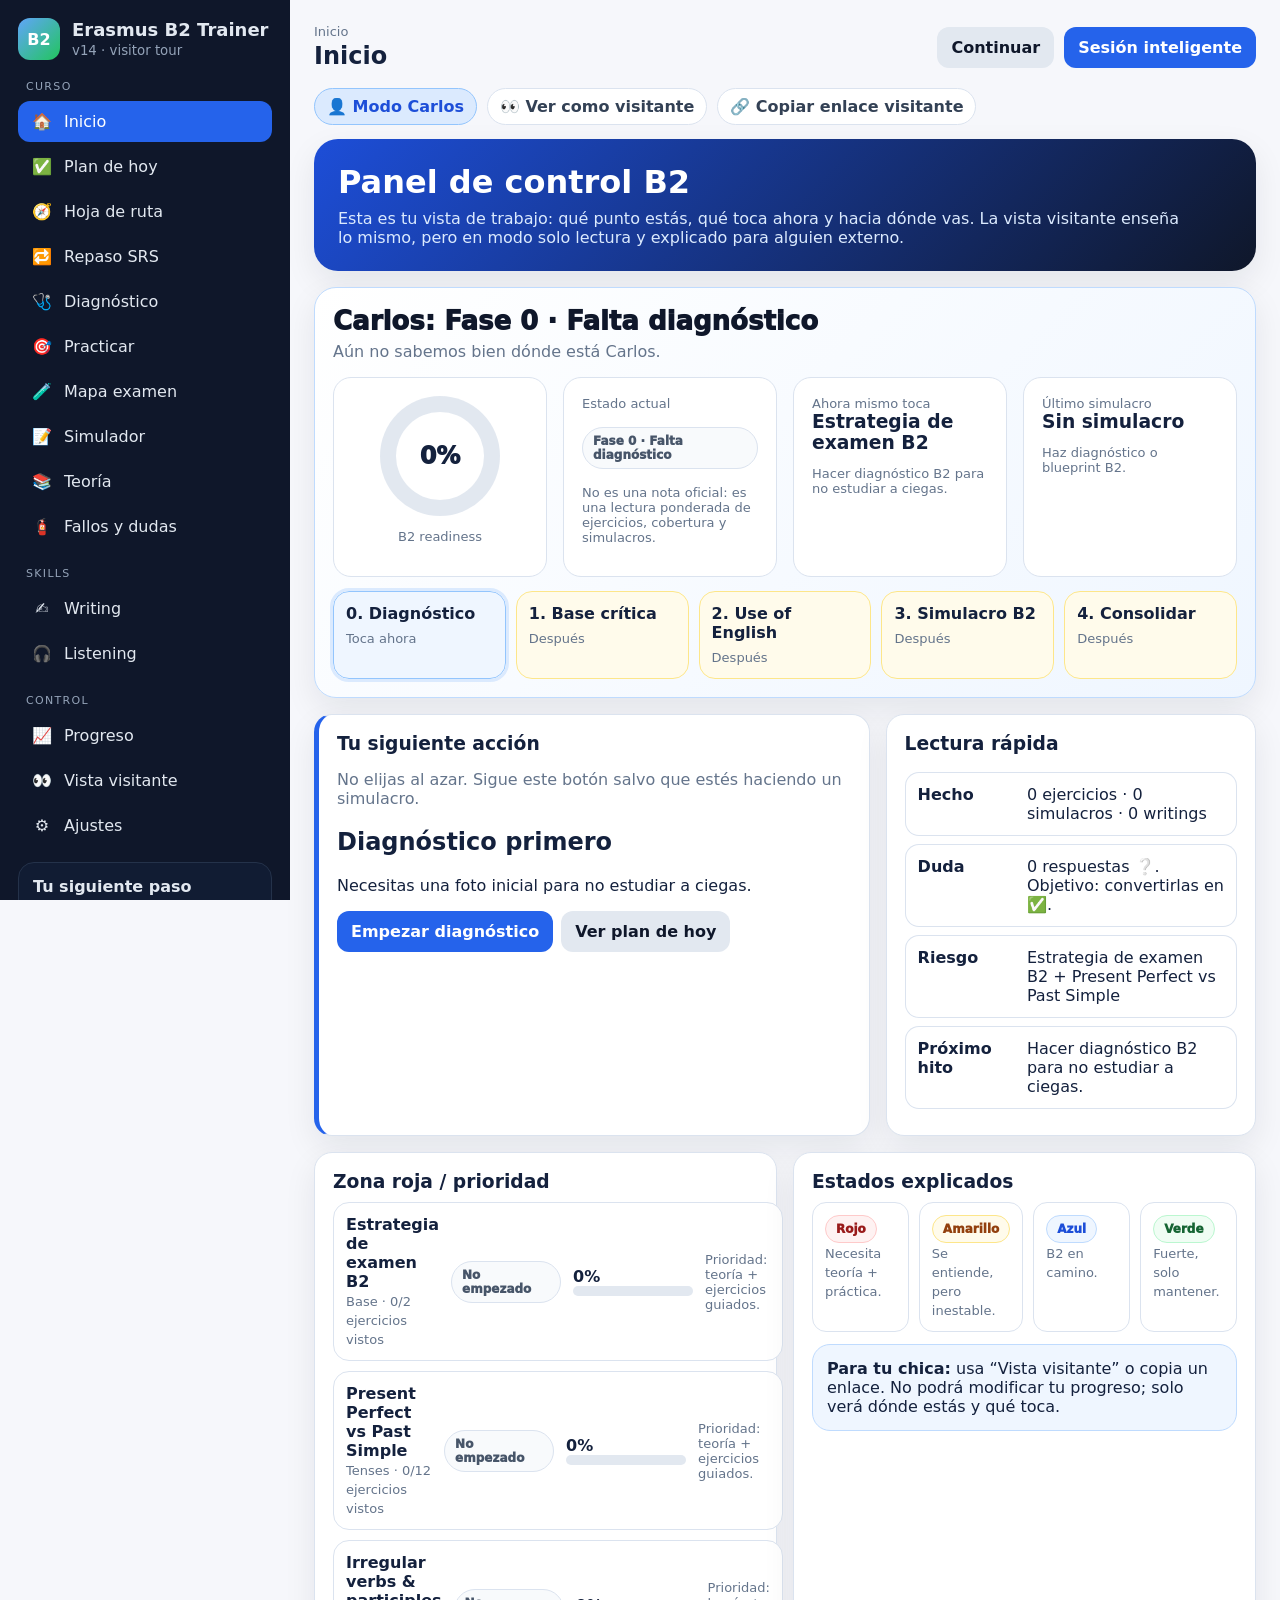
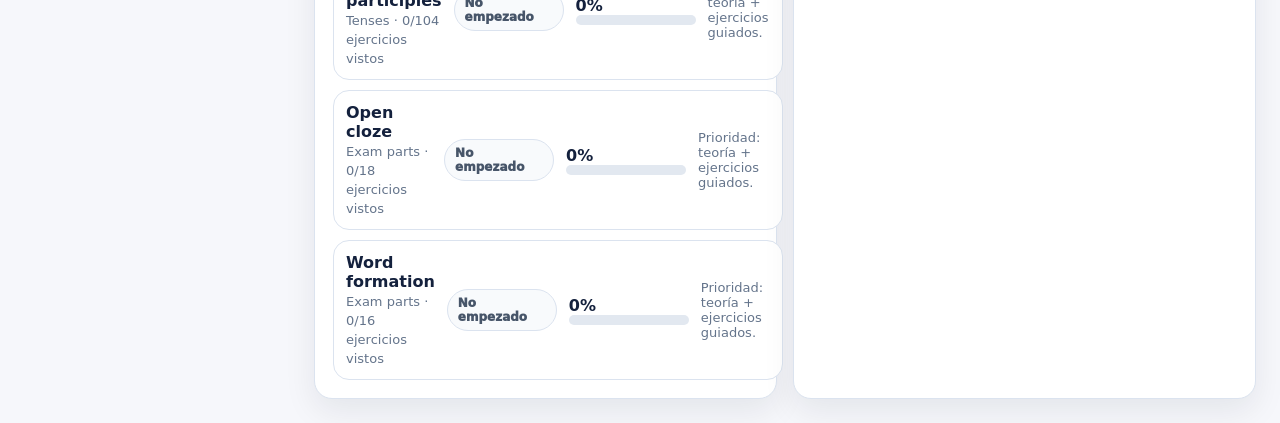
==== commit eae2b088: "Update Erasmus B2 trainer to v14" ====
--- a/erasmus-b2-trainer/index.html
+++ b/erasmus-b2-trainer/index.html
@@ -3,7 +3,7 @@
 <head>
 <meta charset="utf-8">
 <meta name="viewport" content="width=device-width, initial-scale=1">
-<title>Erasmus B2 Trainer v13 — Clear Progress & Visitor Mode</title>
+<title>Erasmus B2 Trainer v14 — Love Tour Visitor Mode</title>
 <style>
 :root{
   --bg:#f6f7fb; --panel:#ffffff; --panel2:#f1f5f9; --text:#14213d; --muted:#64748b;
@@ -62,6 +62,15 @@
 
 /* v13 clear progress + visitor mode */
 .mode-switch{display:flex;gap:10px;flex-wrap:wrap;align-items:center;margin:14px 0}.mode-chip{border:1px solid var(--line);background:#fff;border-radius:999px;padding:8px 12px;font-weight:900;color:#334155}.mode-chip.active{background:#dbeafe;border-color:#93c5fd;color:#1d4ed8}.status-banner{background:linear-gradient(135deg,#ffffff,#eff6ff);border:1px solid #bfdbfe;border-radius:22px;padding:18px;box-shadow:var(--shadow);margin-top:16px}.status-banner .headline{font-size:26px;font-weight:950;margin:0 0 6px;color:#0f172a}.state-badge{display:inline-flex;align-items:center;gap:6px;border-radius:999px;padding:6px 10px;font-size:12px;font-weight:950;border:1px solid var(--line);background:#fff}.state-badge.none{background:#f8fafc;color:#475569}.state-badge.red{background:#fef2f2;color:#991b1b;border-color:#fecaca}.state-badge.orange{background:#fff7ed;color:#9a3412;border-color:#fed7aa}.state-badge.yellow{background:#fffbeb;color:#92400e;border-color:#fde68a}.state-badge.blue{background:#eff6ff;color:#1d4ed8;border-color:#bfdbfe}.state-badge.green{background:#f0fdf4;color:#166534;border-color:#bbf7d0}.state-badge.gold{background:#fef3c7;color:#92400e;border-color:#fcd34d}.north-star{display:grid;grid-template-columns:1.2fr .8fr;gap:16px;margin-top:16px}.journey{display:grid;grid-template-columns:repeat(5,1fr);gap:10px;margin-top:14px}.journey-step{border:1px solid var(--line);border-radius:16px;padding:12px;background:#fff;position:relative}.journey-step.done{background:#f0fdf4;border-color:#bbf7d0}.journey-step.now{background:#eff6ff;border-color:#93c5fd;outline:3px solid #dbeafe}.journey-step.next{background:#fffbeb;border-color:#fde68a}.journey-step b{display:block;margin-bottom:5px}.clarity-table{width:100%;border-collapse:separate;border-spacing:0 8px}.clarity-table td{background:#fff;border-top:1px solid var(--line);border-bottom:1px solid var(--line);padding:12px;vertical-align:top}.clarity-table td:first-child{border-left:1px solid var(--line);border-radius:14px 0 0 14px;font-weight:900}.clarity-table td:last-child{border-right:1px solid var(--line);border-radius:0 14px 14px 0}.module-status-list{display:grid;gap:10px}.module-status-row{display:grid;grid-template-columns:1.2fr 110px 120px 1fr;gap:12px;align-items:center;border:1px solid var(--line);background:#fff;border-radius:16px;padding:12px}.visitor-hero{background:linear-gradient(135deg,#0f172a,#1d4ed8);color:#fff;border-radius:24px;padding:24px;box-shadow:var(--shadow)}.visitor-hero p{color:#dbeafe}.share-box{border:1px solid #bfdbfe;background:#eff6ff;border-radius:18px;padding:14px;margin-top:12px}.read-only-note{background:#f8fafc;border:1px dashed #94a3b8;border-radius:16px;padding:12px;color:#475569}.status-explain{display:grid;grid-template-columns:repeat(4,1fr);gap:10px}.status-explain div{background:#fff;border:1px solid var(--line);border-radius:14px;padding:12px}.progress-ring{width:120px;height:120px;border-radius:50%;display:grid;place-items:center;background:conic-gradient(#2563eb calc(var(--v)*1%), #e2e8f0 0);margin:auto}.progress-ring span{width:88px;height:88px;background:#fff;border-radius:50%;display:grid;place-items:center;font-weight:950;font-size:24px}.audience-tabs{display:flex;gap:10px;flex-wrap:wrap}.audience-tabs .btn{width:auto}.owner-only{border-left:5px solid #2563eb}.visitor-only{border-left:5px solid #22c55e}.copy-link-area{width:100%;min-height:96px;border:1px solid #cbd5e1;border-radius:14px;padding:12px;font-family:ui-monospace,SFMono-Regular,Menlo,monospace;font-size:12px}
+
+/* v14 romantic visitor tour */
+.love-tour{display:grid;gap:16px}.love-hero{position:relative;overflow:hidden;background:linear-gradient(135deg,#ff8fc4 0%,#f7b6ff 40%,#ffd6e8 100%);color:#5b2149;border-radius:28px;padding:28px;box-shadow:0 20px 50px rgba(190,24,93,.18)}
+.love-hero:before,.love-hero:after{content:'❤';position:absolute;font-size:42px;opacity:.14;transform:rotate(-12deg)}
+.love-hero:before{right:28px;top:18px}.love-hero:after{left:24px;bottom:14px}
+.love-hero h2{margin:0 0 8px;font-size:34px;color:#6d124d}.love-hero p{margin:0;color:#7a285c;max-width:860px;line-height:1.55}.love-row{display:grid;grid-template-columns:1.1fr .9fr;gap:16px}.love-card{background:linear-gradient(180deg,#fff,#fff7fb);border:1px solid #fbcfe8;border-radius:22px;padding:18px;box-shadow:0 14px 32px rgba(190,24,93,.08)}
+.love-card h3{color:#831843}.love-pill{display:inline-flex;gap:6px;align-items:center;padding:7px 12px;border-radius:999px;background:#fff0f6;border:1px solid #f9a8d4;color:#9d174d;font-size:12px;font-weight:900}.love-tag{display:inline-flex;align-items:center;gap:6px;background:#fce7f3;border:1px solid #f9a8d4;border-radius:999px;padding:5px 10px;font-size:12px;color:#9d174d;font-weight:800}.love-tour-steps{display:grid;grid-template-columns:repeat(4,1fr);gap:12px}.love-step{background:linear-gradient(180deg,#fff,#fdf2f8);border:1px solid #fbcfe8;border-radius:18px;padding:14px}.love-step .num{width:30px;height:30px;border-radius:12px;display:grid;place-items:center;background:#ec4899;color:#fff;font-weight:900;margin-bottom:8px}.love-step p{margin:6px 0 0;color:#6b3755;line-height:1.45}.love-meter{display:grid;grid-template-columns:130px 1fr;gap:16px;align-items:center}.love-ring{width:120px;height:120px;border-radius:50%;display:grid;place-items:center;background:conic-gradient(#ec4899 calc(var(--v)*1%), #fce7f3 0);margin:auto}.love-ring span{width:86px;height:86px;background:#fff;border-radius:50%;display:grid;place-items:center;font-weight:950;font-size:24px;color:#831843}.love-list{display:grid;gap:10px}.love-list-item{display:grid;grid-template-columns:1fr auto;gap:10px;align-items:center;padding:12px;border:1px solid #fbcfe8;border-radius:16px;background:#fff}.love-note{background:linear-gradient(180deg,#fff7fb,#fff);border:1px dashed #f9a8d4;border-radius:18px;padding:14px;color:#6b3755}.love-support{display:grid;gap:10px}.love-support li{margin-bottom:6px}.visitor-soft-btn{background:#ec4899!important}.visitor-soft-btn:hover{background:#db2777!important}.visitor-soft-ghost{border:1px solid #f9a8d4!important;color:#9d174d!important;background:#fff0f6!important}
+@media (max-width:960px){.love-row{grid-template-columns:1fr}.love-tour-steps{grid-template-columns:1fr 1fr}.love-meter{grid-template-columns:1fr}}
+@media (max-width:520px){.love-tour-steps{grid-template-columns:1fr}.love-hero h2{font-size:28px}}
 @media (max-width: 960px){.north-star{grid-template-columns:1fr}.journey{grid-template-columns:1fr}.module-status-row{grid-template-columns:1fr}.status-explain{grid-template-columns:1fr 1fr}.audience-tabs .btn{width:100%}.progress-ring{margin:0}}
 @media (max-width: 520px){.status-explain{grid-template-columns:1fr}.status-banner .headline{font-size:21px}.module-status-row{padding:10px}.clarity-table td{display:block;border-left:1px solid var(--line);border-right:1px solid var(--line);border-radius:0}.clarity-table tr td:first-child{border-radius:14px 14px 0 0}.clarity-table tr td:last-child{border-radius:0 0 14px 14px}}
 
@@ -71,7 +80,7 @@
 <div class="mobile-top"><button class="hamb" onclick="toggleSidebar()">☰ Menú</button><strong>Erasmus B2 Trainer</strong><button class="hamb" onclick="quickContinue()">▶</button></div>
 <div class="app">
   <aside class="sidebar" id="sidebar">
-    <div class="brand"><div class="brand-mark">B2</div><div><h1>Erasmus B2 Trainer</h1><small>v13 · progreso claro</small></div></div>
+    <div class="brand"><div class="brand-mark">B2</div><div><h1>Erasmus B2 Trainer</h1><small>v14 · visitor tour</small></div></div>
     <div class="nav-section">Curso</div>
     <button class="nav-btn active" data-view="dashboard" onclick="showView('dashboard')"><span class="nav-icon">🏠</span>Inicio</button>
     <button class="nav-btn" data-view="today" onclick="showView('today')"><span class="nav-icon">✅</span>Plan de hoy</button>
@@ -112,8 +121,8 @@
 let state = loadState();
 
 function loadState(){
-  const base={version:13, answers:{}, xp:0, streak:0, lastStudyDate:null, session:null, examHistory:[], writing:[], listening:[], unlocked:{}, achievements:{}, settings:{autoTheory:false, examImmediate:false, dailyGoal:30, preferredSession:20, coachMode:true}, events:[], lessonHistory:[], reviewLog:[]};
-  try{ const raw=localStorage.getItem(STORAGE_KEY); if(!raw) return base; const old=JSON.parse(raw); return {...base, ...old, version:13, settings:{...base.settings,...(old.settings||{})}, answers:old.answers||{}, achievements:old.achievements||{}, events:old.events||[], lessonHistory:old.lessonHistory||[], reviewLog:old.reviewLog||[]}; }catch(e){ return base; }
+  const base={version:14, answers:{}, xp:0, streak:0, lastStudyDate:null, session:null, examHistory:[], writing:[], listening:[], unlocked:{}, achievements:{}, settings:{autoTheory:false, examImmediate:false, dailyGoal:30, preferredSession:20, coachMode:true}, events:[], lessonHistory:[], reviewLog:[]};
+  try{ const raw=localStorage.getItem(STORAGE_KEY); if(!raw) return base; const old=JSON.parse(raw); return {...base, ...old, version:14, settings:{...base.settings,...(old.settings||{})}, answers:old.answers||{}, achievements:old.achievements||{}, events:old.events||[], lessonHistory:old.lessonHistory||[], reviewLog:old.reviewLog||[]}; }catch(e){ return base; }
 }
 function save(){ localStorage.setItem(STORAGE_KEY, JSON.stringify(state)); updateSidebar(); }
 function $(id){return document.getElementById(id)}
@@ -587,7 +596,89 @@
 function makeProgressSnapshot(){
   const modules=publicModuleStats(); const weak=modules.filter(m=>m.priority>=7 && !['writing','listening'].includes(m.id)).sort((a,b)=>a.mastery-b.mastery || b.priority-a.priority).slice(0,5);
   const next=weak[0] || null; const plan=planProgressToday(); const exams=(state.examHistory||[]).slice(-5).map(e=>({title:e.title,profile:e.profile,score:e.score,correct:e.correct,partial:e.partial,total:e.total,date:e.date}));
-  return {type:'erasmus-b2-visitor-snapshot', build:'v13', profile:{name:state.settings?.profileName||'Carlos', examDate:state.settings?.examDate||'', goal:state.settings?.goalText||'Conseguir una prueba escrita B2 seria para Erasmus'}, generatedAt:new Date().toLocaleString(), readiness:readiness(), accuracy:accuracy(), completed:completedCount(), correct:correctCount(), partial:partialCount(), incorrect:Math.max(0,completedCount()-correctCount()-partialCount()), xp:state.xp||0, level:level(), streak:state.streak||0, daily:plan, nextModule:next, weakModules:weak, modules, exams, achievements:ACHIEVEMENTS.map(a=>({title:a.title,done:!!state.achievements[a.id]})), activeSession:state.session && !state.session.completed ? {title:state.session.title,index:state.session.index+1,total:state.session.ids.length} : null, writingCount:(state.writing||[]).length, listeningCount:(state.listening||[]).length};
+  return {type:'erasmus-b2-visitor-snapshot', build:'v14', profile:{name:state.settings?.profileName||'Carlos', examDate:state.settings?.examDate||'', goal:state.settings?.goalText||'Conseguir una prueba escrita B2 seria para Erasmus'}, generatedAt:new Date().toLocaleString(), readiness:readiness(), accuracy:accuracy(), completed:completedCount(), correct:correctCount(), partial:partialCount(), incorrect:Math.max(0,completedCount()-correctCount()-partialCount()), xp:state.xp||0, level:level(), streak:state.streak||0, daily:plan, nextModule:next, weakModules:weak, modules, exams, achievements:ACHIEVEMENTS.map(a=>({title:a.title,done:!!state.achievements[a.id]})), activeSession:state.session && !state.session.completed ? {title:state.session.title,index:state.session.index+1,total:state.session.ids.length} : null, writingCount:(state.writing||[]).length, listeningCount:(state.listening||[]).length};
+}
+function compactPublicSnapshot(){ const s=makeProgressSnapshot(); return {...s, modules:s.modules.map(m=>({id:m.id,title:m.title,group:m.group,mastery:m.mastery,done:m.done,total:m.total,status:m.status,statusClass:m.statusClass,priority:m.priority})), weakModules:s.weakModules.map(m=>({id:m.id,title:m.title,mastery:m.mastery,status:m.status,statusClass:m.statusClass})), achievements:s.achievements.filter(a=>a.done)}; }
+function utf8ToB64Url(str){ const bytes=new TextEncoder().encode(str); let bin=''; bytes.forEach(b=>bin+=String.fromCharCode(b)); return btoa(bin).replace(/\+/g,'-').replace(/\//g,'_').replace(/=+$/,''); }
+function b64UrlToUtf8(str){ str=str.replace(/-/g,'+').replace(/_/g,'/'); while(str.length%4) str+='='; const bin=atob(str); const bytes=new Uint8Array([...bin].map(ch=>ch.charCodeAt(0))); return new TextDecoder().decode(bytes); }
+function encodeSnapshot(obj){ return utf8ToB64Url(JSON.stringify(obj)); }
+function decodeSnapshot(raw){ try{return JSON.parse(b64UrlToUtf8(raw));}catch(e){return null;} }
+function visitorSnapshotFromURL(){ const h=location.hash||''; if(!h.startsWith('#visitor=')) return null; return decodeSnapshot(h.slice('#visitor='.length)); }
+function visitorLink(){ return location.origin + location.pathname + '#visitor=' + encodeSnapshot(compactPublicSnapshot()); }
+function copyVisitorLink(){ const link=visitorLink(); if(navigator.clipboard){navigator.clipboard.writeText(link).then(()=>toast('Enlace de visitante copiado.')).catch(()=>showCopyLink(link));} else showCopyLink(link); }
+function showCopyLink(link){ openModal(`<h2>Enlace de visitante</h2><p class="muted">Copia este enlace y mándaselo a quien quieras. Abre una vista solo lectura con tu estado.</p><textarea class="copy-link-area" readonly>${safeText(link)}</textarea><div class="btn-row" style="margin-top:12px"><button class="btn secondary" onclick="closeModal()">Cerrar</button></div>`); }
+function enterOwnerMode(){ if(location.hash.startsWith('#visitor=')){ history.replaceState(null,'',location.pathname+location.search); } showView('dashboard',{forceOwner:true}); }
+function badgeHTML(label, cls){ return `<span class="state-badge ${cls}">${safeText(label)}</span>`; }
+function scoreRing(v){ v=Math.max(0,Math.min(100,Number(v)||0)); return `<div class="progress-ring" style="--v:${v}"><span>${v}%</span></div>`; }
+function journeyHTML(snap){ const r=snap.readiness||0; const steps=[['0','Diagnóstico',snap.completed>=15||snap.exams?.length],['1','Base crítica',r>=45],['2','Use of English',r>=60],['3','Simulacro B2',r>=75],['4','Consolidar',r>=85]]; let currentSet=false; return `<div class="journey">${steps.map(([n,t,done])=>{let cls=done?'done':''; if(!done&&!currentSet){cls='now'; currentSet=true;} else if(!done&&currentSet) cls='next'; return `<div class="journey-step ${cls}"><b>${n}. ${t}</b><span class="small muted">${done?'Hecho / encaminado':cls==='now'?'Toca ahora':'Después'}</span></div>`}).join('')}</div>`; }
+function moduleStatusRows(mods){ return `<div class="module-status-list">${mods.map(m=>`<div class="module-status-row"><div><b>${safeText(m.title)}</b><br><span class="small muted">${safeText(m.group||'Módulo')} · ${m.done||0}/${m.total||0} ejercicios vistos</span></div><div>${badgeHTML(m.status||stateLabelFromScore(m.mastery,m.done).label, m.statusClass||stateLabelFromScore(m.mastery,m.done).cls)}</div><div><b>${m.mastery||0}%</b>${pctBar(m.mastery||0)}</div><div class="small muted">${m.mastery<55?'Prioridad: teoría + ejercicios guiados.':m.mastery<75?'Objetivo: convertir dudas en aciertos.':'Mantener con repaso.'}</div></div>`).join('')}</div>`; }
+function clearProgressSummaryHTML(snap){ const stage=stageInfoFromSnapshot(snap); const next=snap.nextModule; const last=(snap.exams||[]).slice(-1)[0]; return `<div class="status-banner"><div class="headline">${safeText(snap.profile?.name||'Carlos')}: ${safeText(stage.label)}</div><p class="muted" style="margin-top:0">${safeText(stage.summary)}</p><div class="grid cols-4"><div class="card flat">${scoreRing(snap.readiness||0)}<p class="small muted" style="text-align:center">B2 readiness</p></div><div class="card flat"><div class="muted small">Estado actual</div><p>${badgeHTML(stage.label,stage.cls)}</p><p class="small muted">No es una nota oficial: es una lectura ponderada de ejercicios, cobertura y simulacros.</p></div><div class="card flat"><div class="muted small">Ahora mismo toca</div><h3>${next?safeText(next.title):'Simulacro / Writing'}</h3><p class="small muted">${safeText(stage.next)}</p></div><div class="card flat"><div class="muted small">Último simulacro</div><h3>${last?`${last.score}%`:'Sin simulacro'}</h3><p class="small muted">${last?safeText(last.title):'Haz diagnóstico o blueprint B2.'}</p></div></div>${journeyHTML(snap)}</div>`; }
+function audienceSwitchHTML(){ return `<div class="mode-switch"><span class="mode-chip active">👤 Modo Carlos</span><button class="mode-chip" onclick="showView('visitor',{snapshot:makeProgressSnapshot(),localPreview:true})">👀 Ver como visitante</button><button class="mode-chip" onclick="copyVisitorLink()">🔗 Copiar enlace visitante</button></div>`; }
+function dashboardHTML(){ const snap=makeProgressSnapshot(); const rec=recommendedAction(); const weak=snap.weakModules||[]; return `${audienceSwitchHTML()}<div class="hero"><h2>Panel de control B2</h2><p>Esta es tu vista de trabajo: qué punto estás, qué toca ahora y hacia dónde vas. La vista visitante enseña lo mismo, pero en modo solo lectura y explicado para alguien externo.</p></div>${clearProgressSummaryHTML(snap)}<div class="north-star"><div class="card owner-only"><h3>Tu siguiente acción</h3><p class="muted">No elijas al azar. Sigue este botón salvo que estés haciendo un simulacro.</p><h2>${safeText(rec.title)}</h2><p>${safeText(rec.desc)}</p><button class="btn" onclick="${rec.action}">${safeText(rec.btn)}</button><button class="btn secondary" style="margin-left:8px" onclick="showView('today')">Ver plan de hoy</button></div><div class="card"><h3>Lectura rápida</h3><table class="clarity-table"><tr><td>Hecho</td><td>${snap.completed} ejercicios · ${snap.exams.length} simulacros · ${snap.writingCount} writings</td></tr><tr><td>Duda</td><td>${snap.partial} respuestas ❔. Objetivo: convertirlas en ✅.</td></tr><tr><td>Riesgo</td><td>${weak.slice(0,2).map(w=>safeText(w.title)).join(' + ') || 'Sin datos suficientes'}</td></tr><tr><td>Próximo hito</td><td>${stageInfoFromSnapshot(snap).next}</td></tr></table></div></div><div class="grid cols-2" style="margin-top:16px"><div class="card"><h3>Zona roja / prioridad</h3>${moduleStatusRows(weak.slice(0,5))}</div><div class="card"><h3>Estados explicados</h3><div class="status-explain"><div>${badgeHTML('Rojo','red')}<br><span class="small muted">Necesita teoría + práctica.</span></div><div>${badgeHTML('Amarillo','yellow')}<br><span class="small muted">Se entiende, pero inestable.</span></div><div>${badgeHTML('Azul','blue')}<br><span class="small muted">B2 en camino.</span></div><div>${badgeHTML('Verde','green')}<br><span class="small muted">Fuerte, solo mantener.</span></div></div><div class="share-box"><b>Para tu chica:</b> usa “Vista visitante” o copia un enlace. No podrá modificar tu progreso; solo verá dónde estás y qué toca.</div></div></div>`; }
+function visitorHTML(snapshot, fromUrl=false){ const snap=snapshot||visitorSnapshotFromURL()||makeProgressSnapshot(); const stage=stageInfoFromSnapshot(snap); const weak=snap.weakModules||[]; const modules=(snap.modules||[]).slice().sort((a,b)=>a.mastery-b.mastery||b.priority-a.priority); const progress=Math.round(snap.weightedScore||0); const supportTips=[`Pregúntale por ${weak[0]?weak[0].title:'el módulo que más le cueste'} y deja que te lo explique en voz alta.`, 'Recuérdale que no necesita hacerlo perfecto: lo importante es convertir dudas en respuestas seguras.', `Si ves que se agobia, anímale a seguir el siguiente paso: ${stage.next}`]; return `<div class="love-tour"><div class="love-hero"><span class="love-pill">💗 Tour de amor · vista visitante</span><h2>Así va ${safeText(snap.profile?.name||'Carlos')}</h2><p>Esta vista está pensada para que su chica entienda la web sin perderse. Aquí ves <b>dónde está</b>, <b>cómo va</b> y <b>hacia dónde va</b> en su camino al B2 para Erasmus. Es solo lectura y está hecha con cariño.</p><div class="btn-row" style="margin-top:14px"><button class="btn visitor-soft-btn" onclick="enterOwnerMode()">Entrar como Carlos</button>${fromUrl||location.hash.startsWith('#visitor=')?'<button class="btn visitor-soft-ghost" onclick="history.replaceState(null,\'\',location.pathname+location.search);showView(\'visitor\',{snapshot:makeProgressSnapshot(),localPreview:true})">Ver datos de este navegador</button>':'<button class="btn visitor-soft-ghost" onclick="copyVisitorLink()">Copiar enlace visitante</button>'}</div></div><div class="love-row"><div class="love-card"><h3>💌 Resumen humano</h3><p><b>En qué punto está:</b> ${safeText(stage.summary)}</p><p><b>Cómo va:</b> Lleva <b>${snap.completed||0}</b> ejercicios, <b>${snap.exams.length}</b> simulacros y un dominio ponderado de <b>${progress}%</b>.</p><p><b>Hacia dónde va:</b> ${safeText(stage.next)}</p><div class="love-note"><b>Lectura rápida:</b> Verde = fuerte, azul = en camino, amarillo = entendiendo, naranja = necesita práctica, rojo = prioridad máxima.</div></div><div class="love-card"><h3>🩷 Marcador general</h3><div class="love-meter"><div class="love-ring" style="--v:${progress}"><span>${progress}%</span></div><div><div class="love-list"><div class="love-list-item"><span>✅ Correctas</span><b>${snap.correct||0}</b></div><div class="love-list-item"><span>❔ Dudosas</span><b>${snap.partial||0}</b></div><div class="love-list-item"><span>❌ Incorrectas</span><b>${snap.incorrect||0}</b></div><div class="love-list-item"><span>⭐ XP y racha</span><b>${snap.xp||0} XP · ${snap.streak||0} días</b></div></div></div></div></div></div><div class="love-card"><h3>🌸 Tour de la web para tu chica</h3><div class="love-tour-steps"><div class="love-step"><div class="num">1</div><b>Mira el resumen</b><p>Lee el bloque “Resumen humano”. Te cuenta dónde está Carlos sin tecnicismos.</p></div><div class="love-step"><div class="num">2</div><b>Fíjate en el marcador</b><p>El círculo rosa resume cómo va en conjunto y cuántas respuestas seguras o dudosas tiene.</p></div><div class="love-step"><div class="num">3</div><b>Revisa prioridades</b><p>Los módulos en rojo y naranja son donde más apoyo y estudio necesita ahora mismo.</p></div><div class="love-step"><div class="num">4</div><b>Mira el siguiente paso</b><p>La web te dice exactamente cuál es el próximo movimiento recomendado para avanzar.</p></div></div></div><div class="love-row"><div class="love-card"><h3>📍 Prioridades actuales</h3>${weak.length?moduleStatusRows(weak):'<p class="muted">Aún no hay suficientes datos para detectar prioridades.</p>'}<div class="love-note" style="margin-top:12px"><b>Qué significa esto:</b> si aquí aparece un módulo arriba del todo, es porque la web cree que le dará más puntos mejorar justo eso.</div></div><div class="love-card"><h3>🗺️ Hacia dónde va</h3><div class="journey">${['Base gramatical','Use of English','Reading','Writing','B2 listo'].map((label,i)=>{const cls=i<stage.step?'done':i===stage.step?'now':i===stage.step+1?'next':''; return `<div class="journey-step ${cls}"><b>${label}</b><span class="small muted">${i<stage.step?'Superado':i===stage.step?'Punto actual':i===stage.step+1?'Siguiente hito':'Más adelante'}</span></div>`;}).join('')}</div><div class="love-note" style="margin-top:12px"><b>Objetivo visible:</b> ${safeText(snap.profile?.goal||'B2 Erasmus')} ${snap.profile?.examDate?`· <b>Fecha:</b> ${safeText(snap.profile.examDate)}`:''}</div></div></div><div class="love-row"><div class="love-card"><h3>🎀 Cómo puede ayudarle su chica</h3><ul class="love-support"><li>${safeText(supportTips[0])}</li><li>${safeText(supportTips[1])}</li><li>${safeText(supportTips[2])}</li><li>Dile que una duda ❔ no es un desastre: es una respuesta a medio camino de ser segura.</li></ul></div><div class="love-card"><h3>✨ Últimos simulacros y logros</h3>${(snap.exams||[]).length?(snap.exams||[]).slice().reverse().slice(0,4).map(e=>`<div class="love-list-item"><span><b>${safeText(e.title)}</b><br><span class="small muted">${safeText(e.date||'')}</span></span><span class="love-tag">${e.score}%</span></div>`).join(''):'<p class="muted">Aún no hay simulacros registrados.</p>'}<div style="margin-top:12px"></div>${(snap.achievements||[]).length?(snap.achievements||[]).slice(0,5).map(a=>`<span class="badge green">✓</span> ${safeText(a.title)}<br>`).join(''):'<p class="muted">Sin logros visibles todavía.</p>'}</div></div><div class="love-card"><h3>📚 Mapa completo de módulos</h3><p class="muted">Si quiere entender la foto completa, aquí puede ver todos los módulos con su estado. Solo lectura.</p>${moduleStatusRows(modules)}</div></div>`; }
+function settingsHTML(){ return `<div class="card"><h3>Ajustes y datos</h3><label><input type="checkbox" ${state.settings.autoTheory?'checked':''} onchange="state.settings.autoTheory=this.checked;save()"> Autoabrir teoría al fallar en práctica</label><br><br><label><input type="checkbox" ${state.settings.coachMode?'checked':''} onchange="state.settings.coachMode=this.checked;save();render()"> Mostrar coach y recomendaciones</label><br><br><label>Objetivo diario de ejercicios <input class="answer-input" style="max-width:150px" type="number" value="${state.settings.dailyGoal}" onchange="state.settings.dailyGoal=Number(this.value)||30;save()"></label><br><br><label>Tamaño sesión recomendada <input class="answer-input" style="max-width:150px" type="number" value="${state.settings.preferredSession||20}" onchange="state.settings.preferredSession=Number(this.value)||20;save()"></label><hr><h3>Criterio de corrección v10</h3><div class="grid cols-3"><div class="card flat"><span class="score-chip ok">✅ Bien = 1</span><p class="small muted">Coincide con una respuesta aceptada. Mayúsculas y puntuación final no te castigan.</p></div><div class="card flat"><span class="score-chip partial">❔ Dudosa = 0,5</span><p class="small muted">Intención correcta con fallo pequeño: spelling leve, keyword incompleta, demasiadas palabras en open cloze o transformation parcialmente construida.</p></div><div class="card flat"><span class="score-chip no">❌ Mal = 0</span><p class="small muted">No encaja con la estructura que pedía el ejercicio.</p></div></div><div class="qa-banner"><b>Importante:</b> v10 no usa ❔ para regalarte puntos. Lo usa para separar “no tenía ni idea” de “lo entendí, pero no respeté formato”. En simulacro, las ❔ cuentan 0,5 para entrenar; en una prueba real pueden depender del tipo de ejercicio y del corrector.</div><h3>Contratos de respuesta</h3><table class="exam-table"><tr><th>Tipo</th><th>Qué debes escribir</th><th>Error típico</th></tr><tr><td>Open cloze</td><td>UNA palabra</td><td>meter una frase</td></tr><tr><td>Word formation</td><td>UNA palabra derivada</td><td>dejar la base sin cambiar</td></tr><tr><td>Transformation</td><td>2-5 palabras con keyword</td><td>escribir solo el verbo que cambia</td></tr><tr><td>Multiple choice</td><td>una opción</td><td>elegir por traducción literal</td></tr></table><hr><div class="btn-row"><button class="btn secondary" onclick="exportProgress()">Exportar progreso</button><button class="btn secondary" onclick="importProgress()">Importar progreso</button><button class="btn bad" onclick="resetProgress()">Reiniciar</button></div><p class="source-note">El progreso se guarda en este navegador con localStorage. Si cambias de dispositivo, exporta/importa.</p></div>`; }
+
+function sessionHTML(){ const s=state.session; if(!s || s.completed) return `<div class="empty"><h3>No hay sesión activa</h3><button class="btn" onclick="startSmartSession()">Empezar sesión inteligente</button></div>`; const q=exerciseById(s.ids[s.index]); if(!q) return `<div class="empty">Pregunta no encontrada.</div>`; const answered=s.responses[q.id]; const exam=s.mode==='exam'; const part=examPartForQuestion(q); return `<div class="focus-strip"><div><b>${exam?'Modo examen':'Modo práctica'}</b> · ${s.title} · ${s.index+1}/${s.ids.length}<br><span class="small muted">${part}</span></div><div class="btn-row"><button class="btn secondary" onclick="pauseSession()">Salir sin perder</button>${exam?'<span class="pill warn">sin pistas</span>':''}</div></div><div class="card"><div style="display:flex;justify-content:space-between;gap:12px;align-items:center"><div><span class="pill ${exam?'warn':''}">${exam?'Modo examen':'Modo práctica'}</span> <span class="pill">${moduleById(q.module)?.title}</span></div><div class="small muted">${s.minutes?`${s.minutes} min · `:''}${s.index+1}/${s.ids.length}</div></div>${pctBar(Math.round((s.index)/s.ids.length*100))}</div><div class="question-box" style="margin-top:16px">${q.passage?`<div class="passage">${wikiText(q.passage,{max:8})}</div>`:''}${typeGuideHTML(q, exam)}<div class="prompt-block"><div class="small muted">${q.difficulty} · ${questionKind(q).replace('_',' ')}</div><div class="question-prompt">${wikiText(q.prompt,{max:12})}</div>${!exam?`<div class="wiki-help small">💡 Mini Wiki: pasa el ratón o toca las palabras subrayadas para ver explicación sin salir del test. <button class="btn ghost" style="padding:6px 9px;margin-left:8px" onclick="openMiniWiki()">Abrir mini wiki</button></div>`:''}</div>${questionInputHTML(q, answered)}<div id="formatWarning" class="input-warning"></div><div id="feedbackArea">${answered && !exam?feedbackHTML(q,answered):''}</div><div class="btn-row" style="margin-top:16px">${!answered?`<button class="btn" onclick="submitAnswer('${q.id}')">${exam?'Guardar respuesta':'Comprobar / Guardar'}</button>`:`<button class="btn" onclick="nextQuestion()">${s.index===s.ids.length-1?'Finalizar':'Siguiente'}</button>`}${!exam?`<button class="btn ghost" onclick="showHint('${q.id}')">Pista sin spoiler</button><button class="btn secondary" onclick="showView('theory',{id:'${q.module}'})">Ver teoría</button>`:''}<button class="btn secondary" onclick="pauseSession()">Salir sin perder sesión</button></div>${exam?`<div class="feedback info"><b>Modo examen:</b> instrucciones visibles, pero sin pista ni teoría hasta finalizar. Responde y sigue. Al final recibirás informe por módulos.</div>`:''}</div>`; }
+
+function questionInputHTML(q, answered){ const c=answerContract(q); if(q.type==='mcq'){ return `<div class="options">${q.options.map(opt=>{const selected=answered&&normalize(answered.given)===normalize(opt); const st=answerStatus(answered); return `<button class="option ${selected?(st==='correct'?'correct':st==='partial'?'partial':'wrong'):''} ${answered&&isCorrect(q,opt)?'correct':''}" onclick="selectOption(this,'${escapeAttr(opt)}')" ${answered?'disabled':''}>${wikiText(opt,{max:4})}</button>`}).join('')}</div><input type="hidden" id="currentAnswer" value="${answered?escapeAttr(answered.given):''}">`; } if(q.type==='writing'){ return `<textarea class="textarea" id="currentAnswer" placeholder="Escribe aquí 140-190 palabras..."></textarea><div class="small muted" id="wordCount">0 palabras</div>`; } return `<input class="answer-input" id="currentAnswer" value="${answered?escapeAttr(answered.given):''}" placeholder="${escapeAttr(c.placeholder||'Escribe tu respuesta')}" ${answered?'disabled':''} oninput="liveFormatWarning('${q.id}')"><div class="answer-help">${c.title}. ${c.rule.replace(/<[^>]+>/g,'')}</div>`; }
+
+function liveFormatWarning(id){ const q=exerciseById(id); const el=$('currentAnswer'); const box=$('formatWarning'); if(!q||!el||!box)return; const val=el.value||''; const kind=questionKind(q); const words=looseNormalize(val).split(' ').filter(Boolean); let msg=''; if(kind==='open_cloze' && words.length>1) msg='Open cloze pide UNA palabra. Borra artículos/frases extra.'; if(kind==='word_formation' && words.length>1) msg='Word formation pide UNA palabra derivada, no una frase.'; if(kind==='transformation'){ const kw=looseNormalize(q.keyWord||''); if(words.length && words.length<2) msg='Transformation: probablemente falta la keyword o más parte del hueco.'; else if(kw && words.length && !words.includes(kw)) msg='Falta la keyword obligatoria: '+q.keyWord+'.'; else if(words.length>5) msg='Transformation B2 suele pedir 2-5 palabras.'; } box.style.display=msg?'block':'none'; box.textContent=msg; }
+
+function escapeAttr(s){return String(s).replace(/&/g,'&amp;').replace(/"/g,'&quot;').replace(/'/g,'&#39;').replace(/</g,'&lt;')}
+function selectOption(btn,opt){ document.querySelectorAll('.option').forEach(b=>b.classList.remove('selected')); btn.classList.add('selected'); $('currentAnswer').value=opt; }
+function feedbackHTML(q,a){ const st=answerStatus(a); const good=st==='correct', partial=st==='partial'; const c=answerContract(q); const res=exerciseResourceHTML(q); const resourceBtn=(q.resourceTarget&&q.resourceTarget.startsWith('irregular:'))?`<button class="btn ghost" onclick="openIrregularVerb('${escapeAttr(q.resourceTarget.split(':')[1])}')">Ver ficha exacta del verbo</button>`:''; return `<div class="feedback ${good?'good':partial?'partial':'bad'}"><h3>${good?'✅ Bien':partial?'❔ Casi / respuesta dudosa':'❌ Fallo útil'}</h3><p><b>Tu respuesta:</b> ${a.given||'—'} ${partial?'<span class="pill partial">0,5 puntos</span>':''}</p><p><b>Respuesta modelo:</b> ${q.answer[0]}</p>${a.reason?`<p><b>Criterio:</b> ${a.reason}</p>`:''}<div class="format-note"><b>Formato que se pedía:</b> ${c.rule}<br><b>Clave después de corregir:</b> ${wikiText(q.clue||'Mira la estructura alrededor del hueco.',{max:6})}</div>${exerciseMicroHTML(q)}${res}<p><b>Explicación de la regla:</b> ${wikiText(q.explanation,{max:10})}</p><p><b>Trampa típica:</b> ${wikiText(q.trap||'Responder por traducción literal.',{max:8})}</p>${!good?`<div class="manual-actions"><button class="btn warn" onclick="showView('theory',{id:'${q.module}'})">Ir a la teoría de este fallo</button> ${resourceBtn} <button class="btn ghost" onclick="markAnswerAsPartial('${q.id}')">Marcar como ❔ duda personal</button><p class="small muted">Úsalo solo si de verdad entendiste la idea pero el formato te pilló. En examen queremos convertirlo en ✅.</p></div>`:''}</div>`; }
+function showHint(id){ const q=exerciseById(id); toast(`<b>Pista sin spoiler:</b> ${safeHint(q)}`); }
+
+function markAnswerAsPartial(id){ const q=exerciseById(id); if(!q)return; const s=state.session; const target=(s&&s.responses&&s.responses[id])?s.responses[id]:state.answers[id]; if(!target)return; target.status='partial'; target.correct=false; target.score=.5; target.reason='Marcado como ❔ duda personal: intención parcialmente correcta, pero requiere revisar formato exacto de examen.'; target.manualPartial=true; state.answers[id]=target; if(s&&s.responses)s.responses[id]=target; save(); render(); toast('Marcado como ❔ duda personal. Ahora toca reentrenarlo para convertirlo en ✅.'); }
+
+function submitAnswer(id){ const s=state.session; const q=exerciseById(id); let val=$('currentAnswer')?.value||''; if(q.type==='mcq' && !val){toast('Elige una opción.');return} if(q.type==='input' && !val.trim()){toast('Escribe una respuesta.');return} validateFormatBeforeSubmit(q,val); const ev=evaluateAnswer(q,val); const record={given:val, correct:ev.status==='correct', status:ev.status, score:ev.score, reason:ev.reason, date:new Date().toISOString(), module:q.module, kind:questionKind(q)}; s.responses[q.id]=record; state.answers[q.id]=record; state.events.push({type:'answer',status:ev.status,module:q.module,kind:questionKind(q),date:new Date().toISOString()}); markStudy(); addXP(ev.status==='correct'?10:ev.status==='partial'?7:4); if(ev.status==='incorrect' && state.settings.autoTheory && s.mode!=='exam'){ save(); showView('theory',{id:q.module}); return; } save(); render(); }
+function nextQuestion(){ const s=state.session; if(s.index < s.ids.length-1){ s.index++; save(); render(); } else completeSession(); }
+function pauseSession(){ save(); showView('dashboard'); toast('Sesión guardada. Puedes volver cuando quieras.'); }
+function completeSession(){ const s=state.session; const total=s.ids.length; const corr=s.ids.filter(id=>answerStatus(s.responses[id])==='correct').length; const part=s.ids.filter(id=>answerStatus(s.responses[id])==='partial').length; const weighted=s.ids.reduce((sum,id)=>sum+answerScore(s.responses[id]),0); const score=Math.round(weighted/total*100); const by={}; s.ids.forEach(id=>{const q=exerciseById(id); if(!q)return; const a=s.responses[id]; by[q.module]=by[q.module]||{t:0,c:0,p:0,w:0}; by[q.module].t++; if(answerStatus(a)==='correct') by[q.module].c++; if(answerStatus(a)==='partial') by[q.module].p++; by[q.module].w+=answerScore(a);}); s.completed=true; const hist={title:s.title, profile:s.profile||s.mode, score, correct:corr, partial:part, weighted,total,date:new Date().toLocaleString(), by}; state.examHistory=state.examHistory||[]; if(s.mode==='exam') state.examHistory.push(hist); addXP(score>=75?40:score>=60?25:12); save(); showReport(hist, s.mode!=='exam'); state.session=null; save(); }
+function showReport(hist, practice=false){ const weak=Object.entries(hist.by).map(([id,v])=>({id,score:Math.round((v.w ?? v.c)/v.t*100),...v})).sort((a,b)=>a.score-b.score).slice(0,5); const html=`<h2>Informe: ${hist.title}</h2><div class="grid cols-3"><div class="card"><div class="muted small">Resultado ponderado</div><div class="big-number">${hist.score}%</div>${pctBar(hist.score)}<p class="small muted">✅ 1 punto · ❔ 0,5 · ❌ 0</p></div><div class="card"><div class="muted small">Detalle</div><div class="big-number">${hist.correct}/${hist.total}</div><p>✅ correctas · ❔ ${hist.partial||0} dudosas · ❌ ${hist.total-hist.correct-(hist.partial||0)} fallos</p></div><div class="card"><div class="muted small">Lectura real</div><p>${hist.score>=75?'Vas en zona de candidato serio. Mantén simulacros y writing.':hist.score>=60?'B1 alto/B2 raspado. Hay que convertir las ❔ en ✅ y machacar fallos concretos.':'Aún no es zona B2. No estudies más temas: trabaja tus rojos y dudas.'}</p></div></div><h3>Módulos débiles</h3>${weak.map(w=>`<div style="margin:12px 0"><div style="display:flex;justify-content:space-between"><b>${moduleById(w.id)?.title}</b><span>${w.score}% ${w.p?`· ❔ ${w.p}`:''}</span></div>${pctBar(w.score)}<button class="btn ghost" style="margin-top:8px" onclick="closeModal();showView('theory',{id:'${w.id}'})">Ver teoría</button> <button class="btn" style="margin-top:8px" onclick="closeModal();startModuleSession('${w.id}',12)">Practicar</button></div>`).join('')}<div class="btn-row"><button class="btn" onclick="closeModal();startSmartSession()">Siguiente sesión inteligente</button><button class="btn secondary" onclick="closeModal();showView('progress')">Ver progreso</button></div>`; openModal(html); }
+function openModal(html){$('modal').innerHTML=html;$('modalBack').style.display='flex'} function closeModal(){$('modalBack').style.display='none'}
+$('modalBack').addEventListener('click',e=>{if(e.target.id==='modalBack')closeModal()});
+function pickQuestions(mods,count,preferWeak=false){ let pool=EXERCISES.filter(q=>mods.includes(q.module)&&!['writing','tracker'].includes(q.type)); if(!pool.length) pool=EXERCISES.filter(q=>!['writing','tracker'].includes(q.type)); const scored=pool.map(q=>{const a=state.answers[q.id]; const m=moduleById(q.module); let score=Math.random(); if(!a) score+=5; if(a && answerStatus(a)==='incorrect') score+=8; if(a && answerStatus(a)==='partial') score+=5; if(preferWeak) score+=(100-mastery(q.module))/12; score+=(m?.priority||5)/10; return {q,score};}).sort((a,b)=>b.score-a.score); return scored.slice(0,Math.min(count,scored.length)).map(x=>x.q.id); }
+function startSession(title, ids, mode='practice', profile='custom'){ state.session={title,ids,index:0,responses:{},mode,profile,startedAt:new Date().toISOString(),completed:false}; save(); showView('session'); }
+function startCustomSession(ids,title='Sesión personalizada'){ startSession(title,ids,'practice','custom'); }
+function startModuleSession(id,count=10){ const m=moduleById(id); const ids=pickQuestions([id],count,true); startSession(m.title, ids, 'practice', id); }
+function startSmartSession(){ const mods=weakModules(6).map(m=>m.id); const ids=pickQuestions(mods,20,true); startSession('Sesión inteligente: zona roja', ids, 'practice','smart'); }
+function startMistakeSession(){ const ids=Object.entries(state.answers).filter(([id,a])=>answerStatus(a)!=='correct').map(([id])=>id); if(!ids.length){toast('Aún no tienes fallos ni dudas. Haz diagnóstico primero.'); return;} startSession('Reentreno de fallos y dudas', ids.slice(-30).reverse(), 'practice','mistakes'); }
+function startExam(id){ const p=EXAM_PROFILES.find(x=>x.id===id); if(!p)return; const ids=pickQuestions(p.modules,p.count,true); startSession(p.title, ids, 'exam', p.id); state.session.minutes=p.minutes; save(); }
+function quickContinue(){ if(state.session && !state.session.completed) showView('session'); else startSmartSession(); }
+function openWriting(id){ const q=exerciseById(id); const html=`<h2>${q.clue}: Writing practice</h2><p>${q.prompt}</p><textarea class="textarea" id="writingBox" oninput="updateWritingCount()"></textarea><p id="writingCount" class="muted">0 palabras</p><div class="feedback info"><b>Checklist B2:</b><ul><li>140-190 palabras</li><li>4 párrafos claros</li><li>2-4 conectores</li><li>Responde todos los puntos</li><li>Revisa present perfect, articles y prepositions</li></ul></div><button class="btn" onclick="saveWriting('${id}')">Guardar writing</button>`; openModal(html); }
+function updateWritingCount(){ const words=($('writingBox').value.trim().match(/\b\S+\b/g)||[]).length; $('writingCount').textContent=words+' palabras'; }
+function saveWriting(id){ const text=$('writingBox').value; const words=(text.trim().match(/\b\S+\b/g)||[]).length; state.writing.push({id,text,words,date:new Date().toISOString()}); markStudy(); addXP(words>=140&&words<=190?30:12); save(); closeModal(); toast('Writing guardado. Palabras: '+words); render(); }
+function saveListening(){ state.listening.push({min:$('listenMin').value,diff:$('listenDiff').value,task:$('listenTask').value,notes:$('listenNotes').value,date:new Date().toISOString()}); addXP(8); markStudy(); save(); render(); toast('Listening guardado.'); }
+function exportProgress(){ const blob=new Blob([JSON.stringify(state,null,2)],{type:'application/json'}); const url=URL.createObjectURL(blob); const a=document.createElement('a'); a.href=url; a.download='erasmus-b2-progress.json'; a.click(); URL.revokeObjectURL(url); }
+function importProgress(){ const inp=document.createElement('input'); inp.type='file'; inp.accept='.json,application/json'; inp.onchange=()=>{const f=inp.files[0]; const r=new FileReader(); r.onload=()=>{try{state={...state,...JSON.parse(r.result)}; save(); render(); toast('Progreso importado');}catch(e){toast('Archivo inválido')}}; r.readAsText(f)}; inp.click(); }
+function resetProgress(){ if(confirm('¿Seguro? Esto borra progreso local de este navegador.')){localStorage.removeItem(STORAGE_KEY); state=loadState(); showView('dashboard');}}
+window.addEventListener('keydown',e=>{ if(currentView==='session' && e.key==='Enter' && !e.shiftKey){ const s=state.session; if(!s)return; const q=exerciseById(s.ids[s.index]); if(q && q.type==='input' && !s.responses[q.id]) submitAnswer(q.id); }});
+
+/* v13: clear progress states + visitor/owner views. Static, no backend. */
+function stateLabelFromScore(score, done=0){
+  if(!done) return {label:'No empezado', cls:'none', explain:'Todavía no hay datos suficientes.'};
+  if(score < 35) return {label:'Rojo', cls:'red', explain:'Riesgo alto: aquí se pierden puntos.'};
+  if(score < 55) return {label:'Naranja', cls:'orange', explain:'Entendido a medias: toca teoría + práctica.'};
+  if(score < 70) return {label:'Amarillo', cls:'yellow', explain:'Aprobable, pero inestable en examen.'};
+  if(score < 85) return {label:'Azul', cls:'blue', explain:'Camino B2: consolidar con simulacros.'};
+  return {label:'Verde', cls:'green', explain:'Fuerte: repaso ligero y mantener.'};
+}
+function stageInfoFromSnapshot(snap){
+  const r = Number(snap.readiness||0), done=Number(snap.completed||0), exams=(snap.exams||[]).length;
+  if(done < 15 && !exams) return {label:'Fase 0 · Falta diagnóstico', cls:'none', next:'Hacer diagnóstico B2 para no estudiar a ciegas.', summary:'Aún no sabemos bien dónde está Carlos.'};
+  if(r < 45) return {label:'Fase 1 · Construir base', cls:'red', next:'Atacar zona roja: irregulares, perfect tenses y Use of English.', summary:'Está empezando o tiene huecos fuertes. Hay que convertir fallos repetidos en reglas simples.'};
+  if(r < 60) return {label:'Fase 2 · B1 alto hacia B2', cls:'orange', next:'Sesiones cortas de fallos + módulos débiles + mini simulacro.', summary:'Ya hay trabajo hecho, pero todavía no es estable para B2.'};
+  if(r < 75) return {label:'Fase 3 · B2 raspado', cls:'yellow', next:'Convertir dudas ❔ en aciertos ✅ y practicar simulador blueprint.', summary:'Puede acercarse al B2, pero necesita regularidad y evitar errores de formato.'};
+  if(r < 85) return {label:'Fase 4 · Candidato B2 serio', cls:'blue', next:'Simulacros completos, writing y revisión fina.', summary:'Va en zona seria. El objetivo es mantener y no regalar puntos.'};
+  return {label:'Fase 5 · B2 bastante sólido', cls:'green', next:'Mantener con simulacros y writing. No sobreestudiar teoría nueva.', summary:'Progreso fuerte: toca consolidar y llegar fresco al examen.'};
+}
+function latestExamSnapshot(){ const h=(state.examHistory||[]); return h.length?h[h.length-1]:null; }
+function publicModuleStats(){ return MODULES.map(m=>{ const st=getModuleStats(m.id); const mas=mastery(m.id); const lab=stateLabelFromScore(mas, st.done); return {id:m.id,title:m.title,group:m.group,priority:m.priority,mastery:mas,done:st.done,total:st.total,accuracy:st.acc,correct:st.correct,partial:st.partial,status:lab.label,statusClass:lab.cls,goal:m.goal}; }); }
+function makeProgressSnapshot(){
+  const modules=publicModuleStats(); const weak=modules.filter(m=>m.priority>=7 && !['writing','listening'].includes(m.id)).sort((a,b)=>a.mastery-b.mastery || b.priority-a.priority).slice(0,5);
+  const next=weak[0] || null; const plan=planProgressToday(); const exams=(state.examHistory||[]).slice(-5).map(e=>({title:e.title,profile:e.profile,score:e.score,correct:e.correct,partial:e.partial,total:e.total,date:e.date}));
+  return {type:'erasmus-b2-visitor-snapshot', build:'v14', profile:{name:state.settings?.profileName||'Carlos', examDate:state.settings?.examDate||'', goal:state.settings?.goalText||'Conseguir una prueba escrita B2 seria para Erasmus'}, generatedAt:new Date().toLocaleString(), readiness:readiness(), accuracy:accuracy(), completed:completedCount(), correct:correctCount(), partial:partialCount(), incorrect:Math.max(0,completedCount()-correctCount()-partialCount()), xp:state.xp||0, level:level(), streak:state.streak||0, daily:plan, nextModule:next, weakModules:weak, modules, exams, achievements:ACHIEVEMENTS.map(a=>({title:a.title,done:!!state.achievements[a.id]})), activeSession:state.session && !state.session.completed ? {title:state.session.title,index:state.session.index+1,total:state.session.ids.length} : null, writingCount:(state.writing||[]).length, listeningCount:(state.listening||[]).length};
 }
 function compactPublicSnapshot(){ const s=makeProgressSnapshot(); return {...s, modules:s.modules.map(m=>({id:m.id,title:m.title,group:m.group,mastery:m.mastery,done:m.done,total:m.total,status:m.status,statusClass:m.statusClass,priority:m.priority})), weakModules:s.weakModules.map(m=>({id:m.id,title:m.title,mastery:m.mastery,status:m.status,statusClass:m.statusClass})), achievements:s.achievements.filter(a=>a.done)}; }
 function utf8ToB64Url(str){ const bytes=new TextEncoder().encode(str); let bin=''; bytes.forEach(b=>bin+=String.fromCharCode(b)); return btoa(bin).replace(/\+/g,'-').replace(/\//g,'_').replace(/=+$/,''); }
@@ -608,7 +699,7 @@
 function dashboardHTML(){ const snap=makeProgressSnapshot(); const rec=recommendedAction(); const weak=snap.weakModules||[]; return `${audienceSwitchHTML()}<div class="hero"><h2>Panel de control B2</h2><p>Esta es tu vista de trabajo: qué punto estás, qué toca ahora y hacia dónde vas. La vista visitante enseña lo mismo, pero en modo solo lectura y explicado para alguien externo.</p></div>${clearProgressSummaryHTML(snap)}<div class="north-star"><div class="card owner-only"><h3>Tu siguiente acción</h3><p class="muted">No elijas al azar. Sigue este botón salvo que estés haciendo un simulacro.</p><h2>${safeText(rec.title)}</h2><p>${safeText(rec.desc)}</p><button class="btn" onclick="${rec.action}">${safeText(rec.btn)}</button><button class="btn secondary" style="margin-left:8px" onclick="showView('today')">Ver plan de hoy</button></div><div class="card"><h3>Lectura rápida</h3><table class="clarity-table"><tr><td>Hecho</td><td>${snap.completed} ejercicios · ${snap.exams.length} simulacros · ${snap.writingCount} writings</td></tr><tr><td>Duda</td><td>${snap.partial} respuestas ❔. Objetivo: convertirlas en ✅.</td></tr><tr><td>Riesgo</td><td>${weak.slice(0,2).map(w=>safeText(w.title)).join(' + ') || 'Sin datos suficientes'}</td></tr><tr><td>Próximo hito</td><td>${stageInfoFromSnapshot(snap).next}</td></tr></table></div></div><div class="grid cols-2" style="margin-top:16px"><div class="card"><h3>Zona roja / prioridad</h3>${moduleStatusRows(weak.slice(0,5))}</div><div class="card"><h3>Estados explicados</h3><div class="status-explain"><div>${badgeHTML('Rojo','red')}<br><span class="small muted">Necesita teoría + práctica.</span></div><div>${badgeHTML('Amarillo','yellow')}<br><span class="small muted">Se entiende, pero inestable.</span></div><div>${badgeHTML('Azul','blue')}<br><span class="small muted">B2 en camino.</span></div><div>${badgeHTML('Verde','green')}<br><span class="small muted">Fuerte, solo mantener.</span></div></div><div class="share-box"><b>Para tu chica:</b> usa “Vista visitante” o copia un enlace. No podrá modificar tu progreso; solo verá dónde estás y qué toca.</div></div></div>`; }
 function visitorHTML(snapshot, fromUrl=false){ const snap=snapshot||visitorSnapshotFromURL()||makeProgressSnapshot(); const stage=stageInfoFromSnapshot(snap); const weak=snap.weakModules||[]; const modules=(snap.modules||[]).slice().sort((a,b)=>a.mastery-b.mastery||b.priority-a.priority); return `<div class="visitor-hero"><h2>Vista visitante · Progreso de ${safeText(snap.profile?.name||'Carlos')}</h2><p>Modo solo lectura: sirve para entender en qué punto está, cómo va y cuál es el siguiente paso. No permite responder ejercicios ni cambiar datos.</p><div class="audience-tabs"><button class="btn secondary" onclick="enterOwnerMode()">Entrar como Carlos</button>${fromUrl||location.hash.startsWith('#visitor=')?'<button class="btn ghost" onclick="history.replaceState(null,\'\',location.pathname+location.search);showView(\'visitor\',{snapshot:makeProgressSnapshot(),localPreview:true})">Ver datos de este navegador</button>':'<button class="btn ghost" onclick="copyVisitorLink()">Copiar enlace visitante</button>'}</div></div><div class="read-only-note" style="margin-top:16px"><b>Resumen humano:</b> ${safeText(stage.summary)} <b>Siguiente paso:</b> ${safeText(stage.next)}</div>${clearProgressSummaryHTML(snap)}<div class="grid cols-3" style="margin-top:16px"><div class="card"><div class="muted small">Ejercicios hechos</div><div class="big-number">${snap.completed||0}</div><p>✅ ${snap.correct||0} · ❔ ${snap.partial||0} · ❌ ${snap.incorrect||0}</p></div><div class="card"><div class="muted small">Nivel/XP</div><div class="big-number">Lv ${snap.level||1}</div><p class="muted">${snap.xp||0} XP · racha ${snap.streak||0} días</p></div><div class="card"><div class="muted small">Objetivo</div><h3>${safeText(snap.profile?.goal||'B2 Erasmus')}</h3><p class="muted">${snap.profile?.examDate?`Fecha objetivo: ${safeText(snap.profile.examDate)}`:'Sin fecha objetivo guardada.'}</p></div></div><div class="grid cols-2" style="margin-top:16px"><div class="card visitor-only"><h3>Prioridades actuales</h3>${weak.length?moduleStatusRows(weak):'<p class="muted">Aún no hay datos suficientes.</p>'}</div><div class="card"><h3>Últimos simulacros</h3>${(snap.exams||[]).length?(snap.exams||[]).slice().reverse().map(e=>`<div style="border-bottom:1px solid var(--line);padding:10px 0"><b>${safeText(e.title)}</b><br><span class="pill ${e.score>=75?'good':e.score>=60?'warn':'bad'}">${e.score}%</span> <span class="small muted">${safeText(e.date||'')}</span></div>`).join(''):'<p class="muted">Aún no hay simulacros registrados.</p>'}<h3 style="margin-top:16px">Logros</h3>${(snap.achievements||[]).length?(snap.achievements||[]).map(a=>`<span class="badge green">✓</span> ${safeText(a.title)}<br>`).join(''):'<p class="muted">Sin logros visibles todavía.</p>'}</div></div><div class="card" style="margin-top:16px"><h3>Mapa completo de módulos</h3>${moduleStatusRows(modules)}</div>`; }
 function progressHTML(){ const snap=makeProgressSnapshot(); const hist=(state.examHistory||[]).slice().reverse(); return `${audienceSwitchHTML()}${clearProgressSummaryHTML(snap)}<div class="grid cols-3" style="margin-top:16px"><div class="card"><div class="muted small">Dominio ponderado</div><div class="big-number">${snap.readiness}%</div>${pctBar(snap.readiness)}<p class="small muted">Promedia módulos prioritarios. ❔ vale 0,5.</p></div><div class="card"><div class="muted small">Cobertura real</div><div class="big-number">${snap.completed}</div><p class="muted">✅ ${snap.correct} · ❔ ${snap.partial} · ❌ ${snap.incorrect}</p></div><div class="card"><div class="muted small">Dirección</div><h3>${safeText(stageInfoFromSnapshot(snap).label)}</h3><p class="muted">${safeText(stageInfoFromSnapshot(snap).next)}</p></div></div><div class="card" style="margin-top:16px"><h3>Dominio por módulo con estados</h3>${moduleStatusRows(snap.modules)}</div><div class="grid cols-2" style="margin-top:16px"><div class="card"><h3>Historial de simulacros</h3>${hist.length?hist.map(h=>`<div style="border-bottom:1px solid var(--line);padding:10px 0"><b>${safeText(h.title)}</b><br><span class="pill ${h.score>=75?'good':h.score>=60?'warn':'bad'}">${h.score}%</span> ${h.partial?`<span class="pill partial">❔ ${h.partial} dudosas</span>`:''} <span class="small muted">${safeText(h.date)}</span></div>`).join(''):'<p class="muted">Aún no hay simulacros.</p>'}</div><div class="card"><h3>Logros</h3>${ACHIEVEMENTS.map(a=>`<div style="padding:10px 0;border-bottom:1px solid var(--line)"><b>${state.achievements[a.id]?'✅':'⬜'} ${safeText(a.title)}</b><br><span class="small muted">${safeText(a.condition)}</span></div>`).join('')}</div></div>`; }
-function settingsHTML(){ return `<div class="card"><h3>Ajustes, perfil y datos</h3><div class="grid cols-2"><div><label><b>Nombre visible</b><input class="answer-input" value="${safeText(state.settings.profileName||'Carlos')}" onchange="state.settings.profileName=this.value||'Carlos';save()"></label><br><br><label><b>Fecha objetivo/examen</b><input class="answer-input" placeholder="Ej: jueves 11 de junio" value="${safeText(state.settings.examDate||'')}" onchange="state.settings.examDate=this.value;save()"></label><br><br><label><b>Objetivo visible</b><input class="answer-input" value="${safeText(state.settings.goalText||'Conseguir una prueba escrita B2 seria para Erasmus')}" onchange="state.settings.goalText=this.value;save()"></label></div><div class="share-box"><h3>Vista visitante</h3><p class="muted">Crea una vista solo lectura para que otra persona entienda tu progreso sin tocar ejercicios.</p><div class="btn-row"><button class="btn" onclick="showView('visitor',{snapshot:makeProgressSnapshot(),localPreview:true})">Previsualizar</button><button class="btn secondary" onclick="copyVisitorLink()">Copiar enlace visitante</button></div></div></div><hr><label><input type="checkbox" ${state.settings.autoTheory?'checked':''} onchange="state.settings.autoTheory=this.checked;save()"> Autoabrir teoría al fallar en práctica</label><br><br><label><input type="checkbox" ${state.settings.coachMode?'checked':''} onchange="state.settings.coachMode=this.checked;save();render()"> Mostrar coach y recomendaciones</label><br><br><label>Objetivo diario de ejercicios <input class="answer-input" style="max-width:150px" type="number" value="${state.settings.dailyGoal}" onchange="state.settings.dailyGoal=Number(this.value)||30;save()"></label><br><br><label>Tamaño sesión recomendada <input class="answer-input" style="max-width:150px" type="number" value="${state.settings.preferredSession||20}" onchange="state.settings.preferredSession=Number(this.value)||20;save()"></label><hr><h3>Criterio de corrección</h3><div class="grid cols-3"><div class="card flat"><span class="score-chip ok">✅ Bien = 1</span><p class="small muted">Respuesta aceptada.</p></div><div class="card flat"><span class="score-chip partial">❔ Dudosa = 0,5</span><p class="small muted">Intención correcta con fallo pequeño o formato incompleto.</p></div><div class="card flat"><span class="score-chip no">❌ Mal = 0</span><p class="small muted">No encaja con la estructura pedida.</p></div></div><hr><div class="btn-row"><button class="btn secondary" onclick="exportProgress()">Exportar progreso</button><button class="btn secondary" onclick="importProgress()">Importar progreso</button><button class="btn bad" onclick="resetProgress()">Reiniciar</button></div><p class="source-note">El progreso se guarda en este navegador con localStorage. Para otro dispositivo, usa exportar/importar o el enlace de visitante.</p></div>`; }
+function settingsHTML(){ return `<div class="card"><h3>Ajustes, perfil y datos</h3><div class="grid cols-2"><div><label><b>Nombre visible</b><input class="answer-input" value="${safeText(state.settings.profileName||'Carlos')}" onchange="state.settings.profileName=this.value||'Carlos';save()"></label><br><br><label><b>Fecha objetivo/examen</b><input class="answer-input" placeholder="Ej: jueves 11 de junio" value="${safeText(state.settings.examDate||'')}" onchange="state.settings.examDate=this.value;save()"></label><br><br><label><b>Objetivo visible</b><input class="answer-input" value="${safeText(state.settings.goalText||'Conseguir una prueba escrita B2 seria para Erasmus')}" onchange="state.settings.goalText=this.value;save()"></label></div><div class="share-box"><h3>Vista visitante / tour de amor</h3><p class="muted">Crea una vista solo lectura para que otra persona —por ejemplo tu chica— entienda tu progreso sin tocar ejercicios, con una presentación más clara y cariñosa.</p><div class="btn-row"><button class="btn" onclick="showView('visitor',{snapshot:makeProgressSnapshot(),localPreview:true})">Previsualizar</button><button class="btn secondary" onclick="copyVisitorLink()">Copiar enlace visitante</button></div></div></div><hr><label><input type="checkbox" ${state.settings.autoTheory?'checked':''} onchange="state.settings.autoTheory=this.checked;save()"> Autoabrir teoría al fallar en práctica</label><br><br><label><input type="checkbox" ${state.settings.coachMode?'checked':''} onchange="state.settings.coachMode=this.checked;save();render()"> Mostrar coach y recomendaciones</label><br><br><label>Objetivo diario de ejercicios <input class="answer-input" style="max-width:150px" type="number" value="${state.settings.dailyGoal}" onchange="state.settings.dailyGoal=Number(this.value)||30;save()"></label><br><br><label>Tamaño sesión recomendada <input class="answer-input" style="max-width:150px" type="number" value="${state.settings.preferredSession||20}" onchange="state.settings.preferredSession=Number(this.value)||20;save()"></label><hr><h3>Criterio de corrección</h3><div class="grid cols-3"><div class="card flat"><span class="score-chip ok">✅ Bien = 1</span><p class="small muted">Respuesta aceptada.</p></div><div class="card flat"><span class="score-chip partial">❔ Dudosa = 0,5</span><p class="small muted">Intención correcta con fallo pequeño o formato incompleto.</p></div><div class="card flat"><span class="score-chip no">❌ Mal = 0</span><p class="small muted">No encaja con la estructura pedida.</p></div></div><hr><div class="btn-row"><button class="btn secondary" onclick="exportProgress()">Exportar progreso</button><button class="btn secondary" onclick="importProgress()">Importar progreso</button><button class="btn bad" onclick="resetProgress()">Reiniciar</button></div><p class="source-note">El progreso se guarda en este navegador con localStorage. Para otro dispositivo, usa exportar/importar o el enlace de visitante.</p></div>`; }
 function render(){ const root=$('app'); if(currentView==='dashboard') root.innerHTML=dashboardHTML(); if(currentView==='today') root.innerHTML=todayHTML(); if(currentView==='roadmap') root.innerHTML=roadmapHTML(); if(currentView==='review') root.innerHTML=reviewHTML(); if(currentView==='diagnostic') root.innerHTML=diagnosticHTML(); if(currentView==='practice') root.innerHTML=practiceHTML(); if(currentView==='examMap') root.innerHTML=examMapHTML(); if(currentView==='exam') root.innerHTML=examHTML(); if(currentView==='theory') root.innerHTML=theoryHTML(currentParams.id); if(currentView==='mistakes') root.innerHTML=mistakesHTML(); if(currentView==='writing') root.innerHTML=writingHTML(); if(currentView==='listening') root.innerHTML=listeningHTML(); if(currentView==='progress') root.innerHTML=progressHTML(); if(currentView==='visitor') root.innerHTML=visitorHTML(currentParams.snapshot || visitorSnapshotFromURL() || makeProgressSnapshot(), !!visitorSnapshotFromURL()); if(currentView==='settings') root.innerHTML=settingsHTML(); if(currentView==='session') root.innerHTML=sessionHTML(); }
 function showView(view, params={}){ if(view==='dashboard' && visitorSnapshotFromURL() && !params.forceOwner){ view='visitor'; params={snapshot:visitorSnapshotFromURL(),fromUrl:true}; } currentView=view; currentParams=params; setActiveNav(view); closeSidebar(); const titles={dashboard:'Inicio',today:'Plan de hoy',roadmap:'Hoja de ruta',review:'Repaso SRS',diagnostic:'Diagnóstico',practice:'Practicar',examMap:'Mapa de examen',exam:'Simulador de exámenes',theory:'Teoría',mistakes:'Fallos y dudas',writing:'Writing B2',listening:'Listening',progress:'Progreso',visitor:'Vista visitante',settings:'Ajustes',session:'Sesión activa'}; if($('crumbs')) $('crumbs').textContent=titles[view]||view; if($('pageTitle')) $('pageTitle').textContent=titles[view]||'Erasmus B2 Trainer'; render(); updateSidebar(); }
 function updateSidebar(){ const sideNext=$('sideNext'), sideSession=$('sideSession'); if(!sideNext || !sideSession) return; if(currentView==='visitor' && visitorSnapshotFromURL()){ sideNext.innerHTML='<b>Vista visitante</b><br><span>Solo lectura. Pulsa “Entrar como Carlos” para salir.</span>'; sideSession.textContent='No modifica progreso.'; return; } const nm=nextModule(); sideNext.innerHTML = nm ? `<b>${safeText(nm.title)}</b><br><span>${mastery(nm.id)}% dominio · ${safeText(nm.goal)}</span>` : 'Ruta completada'; if(state.session && !state.session.completed){ const q=state.session.ids.length; sideSession.innerHTML=`<b>${safeText(state.session.title)}</b><br>${state.session.index+1}/${q} preguntas<br><button class="btn secondary" style="margin-top:8px;padding:8px 10px" onclick="showView('session')">Volver</button>`; } else sideSession.textContent='Sin sesión activa.'; }
@@ -616,4 +707,4 @@
 showView('dashboard');
 </script>
 </body>
-</html>+</html>
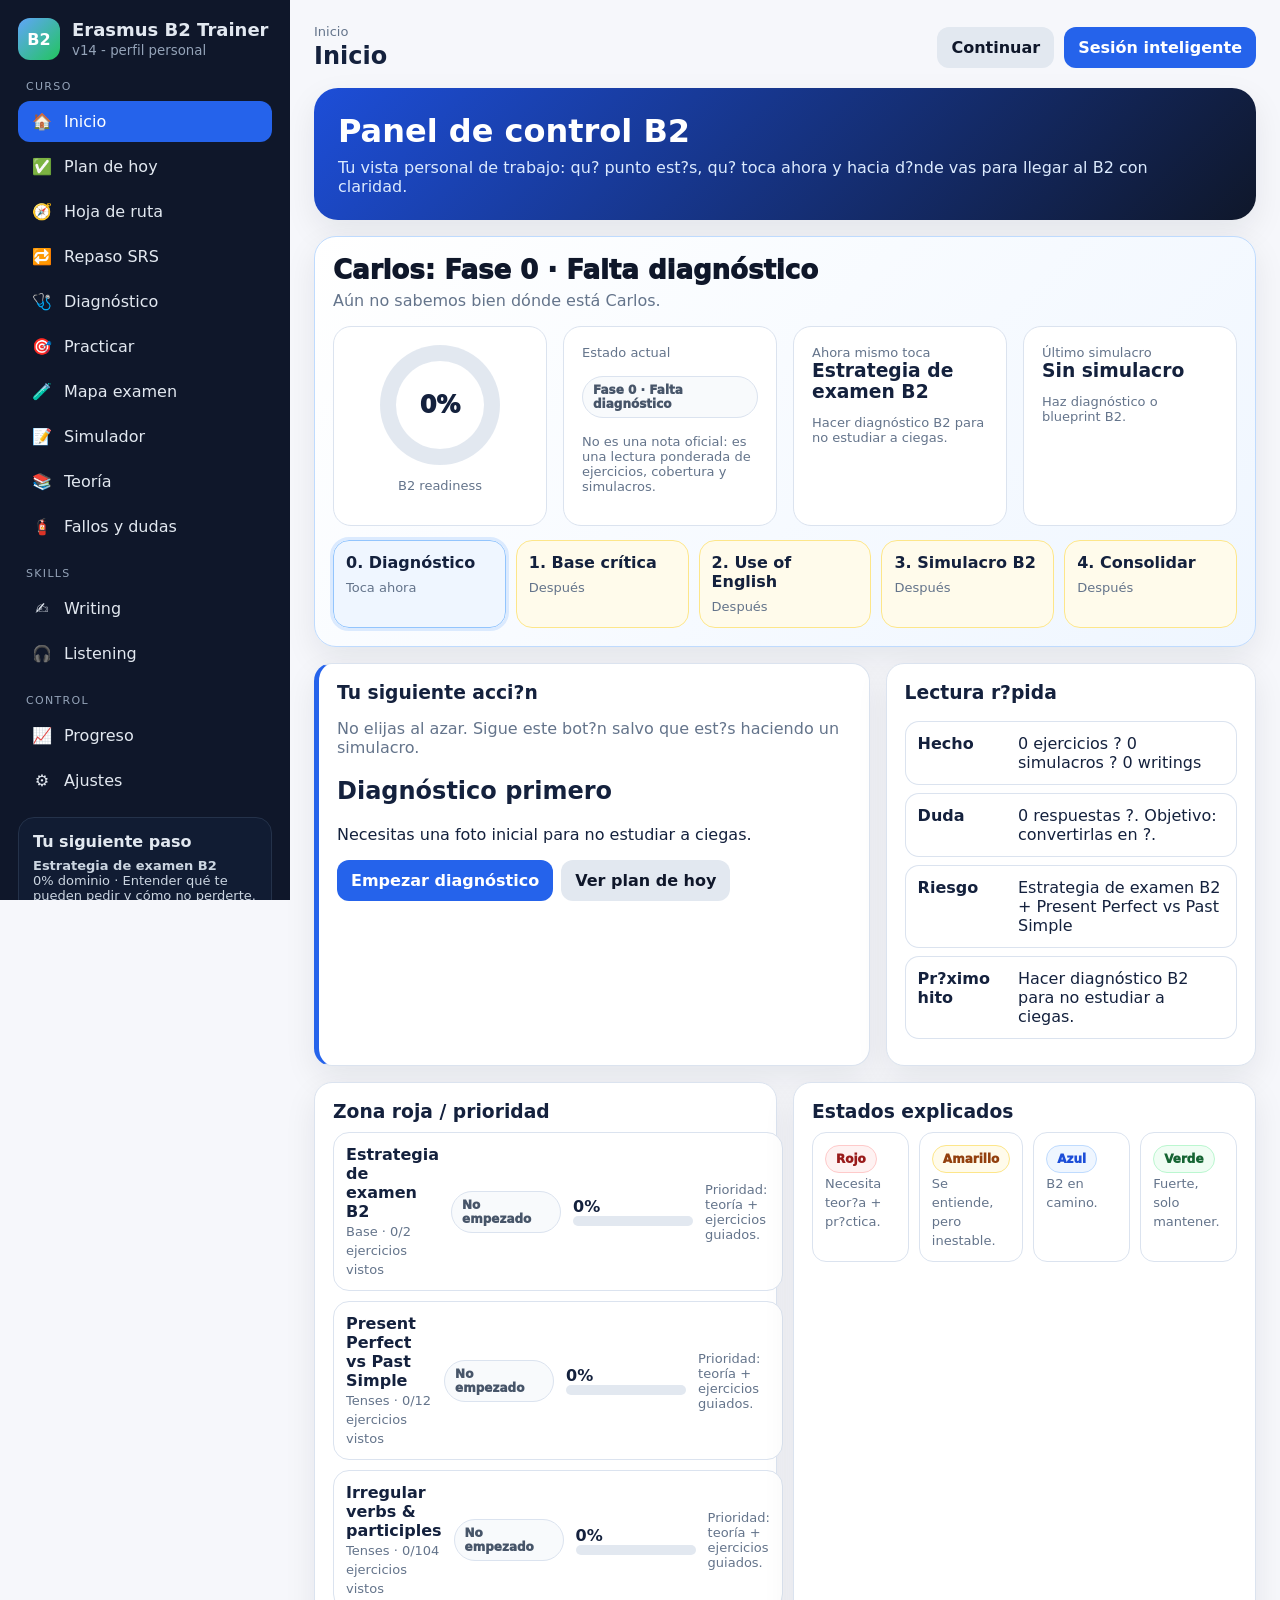
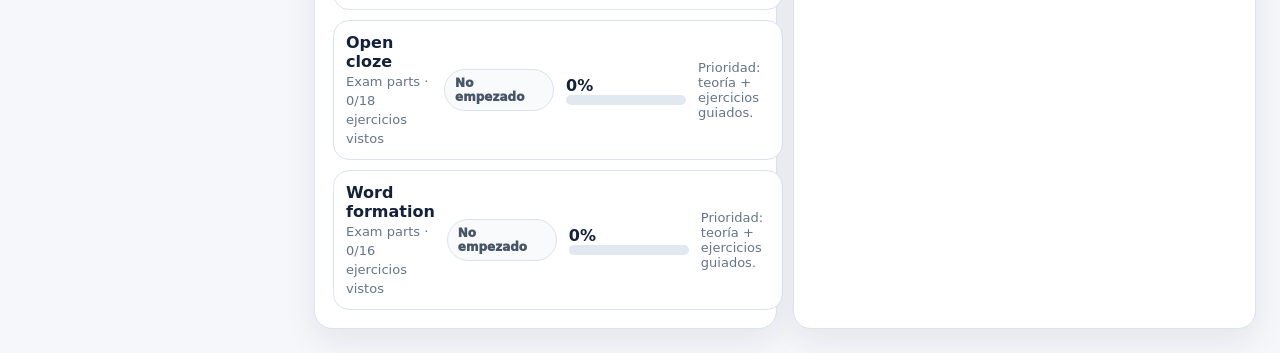
==== commit d4947ae6: "Remove visitor mode from Erasmus B2 trainer" ====
--- a/erasmus-b2-trainer/index.html
+++ b/erasmus-b2-trainer/index.html
@@ -3,7 +3,7 @@
 <head>
 <meta charset="utf-8">
 <meta name="viewport" content="width=device-width, initial-scale=1">
-<title>Erasmus B2 Trainer v14 — Love Tour Visitor Mode</title>
+<title>Erasmus B2 Trainer v14 - Perfil personal</title>
 <style>
 :root{
   --bg:#f6f7fb; --panel:#ffffff; --panel2:#f1f5f9; --text:#14213d; --muted:#64748b;
@@ -60,10 +60,10 @@
 @media (max-width: 960px){.wiki-grid{grid-template-columns:1fr}.verb-bank{font-size:13px}.verb-bank th:nth-child(5),.verb-bank td:nth-child(5){display:none}.verb-bank-input{min-width:100%}}
 
 
-/* v13 clear progress + visitor mode */
+/* v13 clear progress */
 .mode-switch{display:flex;gap:10px;flex-wrap:wrap;align-items:center;margin:14px 0}.mode-chip{border:1px solid var(--line);background:#fff;border-radius:999px;padding:8px 12px;font-weight:900;color:#334155}.mode-chip.active{background:#dbeafe;border-color:#93c5fd;color:#1d4ed8}.status-banner{background:linear-gradient(135deg,#ffffff,#eff6ff);border:1px solid #bfdbfe;border-radius:22px;padding:18px;box-shadow:var(--shadow);margin-top:16px}.status-banner .headline{font-size:26px;font-weight:950;margin:0 0 6px;color:#0f172a}.state-badge{display:inline-flex;align-items:center;gap:6px;border-radius:999px;padding:6px 10px;font-size:12px;font-weight:950;border:1px solid var(--line);background:#fff}.state-badge.none{background:#f8fafc;color:#475569}.state-badge.red{background:#fef2f2;color:#991b1b;border-color:#fecaca}.state-badge.orange{background:#fff7ed;color:#9a3412;border-color:#fed7aa}.state-badge.yellow{background:#fffbeb;color:#92400e;border-color:#fde68a}.state-badge.blue{background:#eff6ff;color:#1d4ed8;border-color:#bfdbfe}.state-badge.green{background:#f0fdf4;color:#166534;border-color:#bbf7d0}.state-badge.gold{background:#fef3c7;color:#92400e;border-color:#fcd34d}.north-star{display:grid;grid-template-columns:1.2fr .8fr;gap:16px;margin-top:16px}.journey{display:grid;grid-template-columns:repeat(5,1fr);gap:10px;margin-top:14px}.journey-step{border:1px solid var(--line);border-radius:16px;padding:12px;background:#fff;position:relative}.journey-step.done{background:#f0fdf4;border-color:#bbf7d0}.journey-step.now{background:#eff6ff;border-color:#93c5fd;outline:3px solid #dbeafe}.journey-step.next{background:#fffbeb;border-color:#fde68a}.journey-step b{display:block;margin-bottom:5px}.clarity-table{width:100%;border-collapse:separate;border-spacing:0 8px}.clarity-table td{background:#fff;border-top:1px solid var(--line);border-bottom:1px solid var(--line);padding:12px;vertical-align:top}.clarity-table td:first-child{border-left:1px solid var(--line);border-radius:14px 0 0 14px;font-weight:900}.clarity-table td:last-child{border-right:1px solid var(--line);border-radius:0 14px 14px 0}.module-status-list{display:grid;gap:10px}.module-status-row{display:grid;grid-template-columns:1.2fr 110px 120px 1fr;gap:12px;align-items:center;border:1px solid var(--line);background:#fff;border-radius:16px;padding:12px}.visitor-hero{background:linear-gradient(135deg,#0f172a,#1d4ed8);color:#fff;border-radius:24px;padding:24px;box-shadow:var(--shadow)}.visitor-hero p{color:#dbeafe}.share-box{border:1px solid #bfdbfe;background:#eff6ff;border-radius:18px;padding:14px;margin-top:12px}.read-only-note{background:#f8fafc;border:1px dashed #94a3b8;border-radius:16px;padding:12px;color:#475569}.status-explain{display:grid;grid-template-columns:repeat(4,1fr);gap:10px}.status-explain div{background:#fff;border:1px solid var(--line);border-radius:14px;padding:12px}.progress-ring{width:120px;height:120px;border-radius:50%;display:grid;place-items:center;background:conic-gradient(#2563eb calc(var(--v)*1%), #e2e8f0 0);margin:auto}.progress-ring span{width:88px;height:88px;background:#fff;border-radius:50%;display:grid;place-items:center;font-weight:950;font-size:24px}.audience-tabs{display:flex;gap:10px;flex-wrap:wrap}.audience-tabs .btn{width:auto}.owner-only{border-left:5px solid #2563eb}.visitor-only{border-left:5px solid #22c55e}.copy-link-area{width:100%;min-height:96px;border:1px solid #cbd5e1;border-radius:14px;padding:12px;font-family:ui-monospace,SFMono-Regular,Menlo,monospace;font-size:12px}
 
-/* v14 romantic visitor tour */
+/* v14 personal profile */
 .love-tour{display:grid;gap:16px}.love-hero{position:relative;overflow:hidden;background:linear-gradient(135deg,#ff8fc4 0%,#f7b6ff 40%,#ffd6e8 100%);color:#5b2149;border-radius:28px;padding:28px;box-shadow:0 20px 50px rgba(190,24,93,.18)}
 .love-hero:before,.love-hero:after{content:'❤';position:absolute;font-size:42px;opacity:.14;transform:rotate(-12deg)}
 .love-hero:before{right:28px;top:18px}.love-hero:after{left:24px;bottom:14px}
@@ -80,7 +80,7 @@
 <div class="mobile-top"><button class="hamb" onclick="toggleSidebar()">☰ Menú</button><strong>Erasmus B2 Trainer</strong><button class="hamb" onclick="quickContinue()">▶</button></div>
 <div class="app">
   <aside class="sidebar" id="sidebar">
-    <div class="brand"><div class="brand-mark">B2</div><div><h1>Erasmus B2 Trainer</h1><small>v14 · visitor tour</small></div></div>
+    <div class="brand"><div class="brand-mark">B2</div><div><h1>Erasmus B2 Trainer</h1><small>v14 - perfil personal</small></div></div>
     <div class="nav-section">Curso</div>
     <button class="nav-btn active" data-view="dashboard" onclick="showView('dashboard')"><span class="nav-icon">🏠</span>Inicio</button>
     <button class="nav-btn" data-view="today" onclick="showView('today')"><span class="nav-icon">✅</span>Plan de hoy</button>
@@ -97,7 +97,6 @@
     <button class="nav-btn" data-view="listening" onclick="showView('listening')"><span class="nav-icon">🎧</span>Listening</button>
     <div class="nav-section">Control</div>
     <button class="nav-btn" data-view="progress" onclick="showView('progress')"><span class="nav-icon">📈</span>Progreso</button>
-    <button class="nav-btn" data-view="visitor" onclick="showView('visitor',{snapshot:makeProgressSnapshot(),localPreview:true})"><span class="nav-icon">👀</span>Vista visitante</button>
     <button class="nav-btn" data-view="settings" onclick="showView('settings')"><span class="nav-icon">⚙️</span>Ajustes</button>
     <div class="side-card"><strong>Tu siguiente paso</strong><div id="sideNext" class="side-mini">Calculando…</div></div>
     <div class="side-card"><strong>Sesión activa</strong><div id="sideSession" class="side-mini">Sin sesión activa.</div></div>
@@ -573,7 +572,7 @@
 function resetProgress(){ if(confirm('¿Seguro? Esto borra progreso local de este navegador.')){localStorage.removeItem(STORAGE_KEY); state=loadState(); showView('dashboard');}}
 window.addEventListener('keydown',e=>{ if(currentView==='session' && e.key==='Enter' && !e.shiftKey){ const s=state.session; if(!s)return; const q=exerciseById(s.ids[s.index]); if(q && q.type==='input' && !s.responses[q.id]) submitAnswer(q.id); }});
 
-/* v13: clear progress states + visitor/owner views. Static, no backend. */
+/* clear progress states. Static, no backend. */
 function stateLabelFromScore(score, done=0){
   if(!done) return {label:'No empezado', cls:'none', explain:'Todavía no hay datos suficientes.'};
   if(score < 35) return {label:'Rojo', cls:'red', explain:'Riesgo alto: aquí se pierden puntos.'};
@@ -596,26 +595,26 @@
 function makeProgressSnapshot(){
   const modules=publicModuleStats(); const weak=modules.filter(m=>m.priority>=7 && !['writing','listening'].includes(m.id)).sort((a,b)=>a.mastery-b.mastery || b.priority-a.priority).slice(0,5);
   const next=weak[0] || null; const plan=planProgressToday(); const exams=(state.examHistory||[]).slice(-5).map(e=>({title:e.title,profile:e.profile,score:e.score,correct:e.correct,partial:e.partial,total:e.total,date:e.date}));
-  return {type:'erasmus-b2-visitor-snapshot', build:'v14', profile:{name:state.settings?.profileName||'Carlos', examDate:state.settings?.examDate||'', goal:state.settings?.goalText||'Conseguir una prueba escrita B2 seria para Erasmus'}, generatedAt:new Date().toLocaleString(), readiness:readiness(), accuracy:accuracy(), completed:completedCount(), correct:correctCount(), partial:partialCount(), incorrect:Math.max(0,completedCount()-correctCount()-partialCount()), xp:state.xp||0, level:level(), streak:state.streak||0, daily:plan, nextModule:next, weakModules:weak, modules, exams, achievements:ACHIEVEMENTS.map(a=>({title:a.title,done:!!state.achievements[a.id]})), activeSession:state.session && !state.session.completed ? {title:state.session.title,index:state.session.index+1,total:state.session.ids.length} : null, writingCount:(state.writing||[]).length, listeningCount:(state.listening||[]).length};
+  return {type:'erasmus-b2-personal-snapshot', build:'v14', profile:{name:state.settings?.profileName||'Carlos', examDate:state.settings?.examDate||'', goal:state.settings?.goalText||'Conseguir una prueba escrita B2 seria para Erasmus'}, generatedAt:new Date().toLocaleString(), readiness:readiness(), accuracy:accuracy(), completed:completedCount(), correct:correctCount(), partial:partialCount(), incorrect:Math.max(0,completedCount()-correctCount()-partialCount()), xp:state.xp||0, level:level(), streak:state.streak||0, daily:plan, nextModule:next, weakModules:weak, modules, exams, achievements:ACHIEVEMENTS.map(a=>({title:a.title,done:!!state.achievements[a.id]})), activeSession:state.session && !state.session.completed ? {title:state.session.title,index:state.session.index+1,total:state.session.ids.length} : null, writingCount:(state.writing||[]).length, listeningCount:(state.listening||[]).length};
 }
 function compactPublicSnapshot(){ const s=makeProgressSnapshot(); return {...s, modules:s.modules.map(m=>({id:m.id,title:m.title,group:m.group,mastery:m.mastery,done:m.done,total:m.total,status:m.status,statusClass:m.statusClass,priority:m.priority})), weakModules:s.weakModules.map(m=>({id:m.id,title:m.title,mastery:m.mastery,status:m.status,statusClass:m.statusClass})), achievements:s.achievements.filter(a=>a.done)}; }
 function utf8ToB64Url(str){ const bytes=new TextEncoder().encode(str); let bin=''; bytes.forEach(b=>bin+=String.fromCharCode(b)); return btoa(bin).replace(/\+/g,'-').replace(/\//g,'_').replace(/=+$/,''); }
 function b64UrlToUtf8(str){ str=str.replace(/-/g,'+').replace(/_/g,'/'); while(str.length%4) str+='='; const bin=atob(str); const bytes=new Uint8Array([...bin].map(ch=>ch.charCodeAt(0))); return new TextDecoder().decode(bytes); }
 function encodeSnapshot(obj){ return utf8ToB64Url(JSON.stringify(obj)); }
 function decodeSnapshot(raw){ try{return JSON.parse(b64UrlToUtf8(raw));}catch(e){return null;} }
-function visitorSnapshotFromURL(){ const h=location.hash||''; if(!h.startsWith('#visitor=')) return null; return decodeSnapshot(h.slice('#visitor='.length)); }
-function visitorLink(){ return location.origin + location.pathname + '#visitor=' + encodeSnapshot(compactPublicSnapshot()); }
-function copyVisitorLink(){ const link=visitorLink(); if(navigator.clipboard){navigator.clipboard.writeText(link).then(()=>toast('Enlace de visitante copiado.')).catch(()=>showCopyLink(link));} else showCopyLink(link); }
-function showCopyLink(link){ openModal(`<h2>Enlace de visitante</h2><p class="muted">Copia este enlace y mándaselo a quien quieras. Abre una vista solo lectura con tu estado.</p><textarea class="copy-link-area" readonly>${safeText(link)}</textarea><div class="btn-row" style="margin-top:12px"><button class="btn secondary" onclick="closeModal()">Cerrar</button></div>`); }
-function enterOwnerMode(){ if(location.hash.startsWith('#visitor=')){ history.replaceState(null,'',location.pathname+location.search); } showView('dashboard',{forceOwner:true}); }
+function visitorSnapshotFromURL(){ return null; }
+function visitorLink(){ return ''; }
+function copyVisitorLink(){ toast('Modo visitante eliminado. Esta web usa solo tu perfil.'); }
+function showCopyLink(){ toast('Modo visitante eliminado.'); }
+function enterOwnerMode(){ showView('dashboard'); }
 function badgeHTML(label, cls){ return `<span class="state-badge ${cls}">${safeText(label)}</span>`; }
 function scoreRing(v){ v=Math.max(0,Math.min(100,Number(v)||0)); return `<div class="progress-ring" style="--v:${v}"><span>${v}%</span></div>`; }
 function journeyHTML(snap){ const r=snap.readiness||0; const steps=[['0','Diagnóstico',snap.completed>=15||snap.exams?.length],['1','Base crítica',r>=45],['2','Use of English',r>=60],['3','Simulacro B2',r>=75],['4','Consolidar',r>=85]]; let currentSet=false; return `<div class="journey">${steps.map(([n,t,done])=>{let cls=done?'done':''; if(!done&&!currentSet){cls='now'; currentSet=true;} else if(!done&&currentSet) cls='next'; return `<div class="journey-step ${cls}"><b>${n}. ${t}</b><span class="small muted">${done?'Hecho / encaminado':cls==='now'?'Toca ahora':'Después'}</span></div>`}).join('')}</div>`; }
 function moduleStatusRows(mods){ return `<div class="module-status-list">${mods.map(m=>`<div class="module-status-row"><div><b>${safeText(m.title)}</b><br><span class="small muted">${safeText(m.group||'Módulo')} · ${m.done||0}/${m.total||0} ejercicios vistos</span></div><div>${badgeHTML(m.status||stateLabelFromScore(m.mastery,m.done).label, m.statusClass||stateLabelFromScore(m.mastery,m.done).cls)}</div><div><b>${m.mastery||0}%</b>${pctBar(m.mastery||0)}</div><div class="small muted">${m.mastery<55?'Prioridad: teoría + ejercicios guiados.':m.mastery<75?'Objetivo: convertir dudas en aciertos.':'Mantener con repaso.'}</div></div>`).join('')}</div>`; }
 function clearProgressSummaryHTML(snap){ const stage=stageInfoFromSnapshot(snap); const next=snap.nextModule; const last=(snap.exams||[]).slice(-1)[0]; return `<div class="status-banner"><div class="headline">${safeText(snap.profile?.name||'Carlos')}: ${safeText(stage.label)}</div><p class="muted" style="margin-top:0">${safeText(stage.summary)}</p><div class="grid cols-4"><div class="card flat">${scoreRing(snap.readiness||0)}<p class="small muted" style="text-align:center">B2 readiness</p></div><div class="card flat"><div class="muted small">Estado actual</div><p>${badgeHTML(stage.label,stage.cls)}</p><p class="small muted">No es una nota oficial: es una lectura ponderada de ejercicios, cobertura y simulacros.</p></div><div class="card flat"><div class="muted small">Ahora mismo toca</div><h3>${next?safeText(next.title):'Simulacro / Writing'}</h3><p class="small muted">${safeText(stage.next)}</p></div><div class="card flat"><div class="muted small">Último simulacro</div><h3>${last?`${last.score}%`:'Sin simulacro'}</h3><p class="small muted">${last?safeText(last.title):'Haz diagnóstico o blueprint B2.'}</p></div></div>${journeyHTML(snap)}</div>`; }
-function audienceSwitchHTML(){ return `<div class="mode-switch"><span class="mode-chip active">👤 Modo Carlos</span><button class="mode-chip" onclick="showView('visitor',{snapshot:makeProgressSnapshot(),localPreview:true})">👀 Ver como visitante</button><button class="mode-chip" onclick="copyVisitorLink()">🔗 Copiar enlace visitante</button></div>`; }
-function dashboardHTML(){ const snap=makeProgressSnapshot(); const rec=recommendedAction(); const weak=snap.weakModules||[]; return `${audienceSwitchHTML()}<div class="hero"><h2>Panel de control B2</h2><p>Esta es tu vista de trabajo: qué punto estás, qué toca ahora y hacia dónde vas. La vista visitante enseña lo mismo, pero en modo solo lectura y explicado para alguien externo.</p></div>${clearProgressSummaryHTML(snap)}<div class="north-star"><div class="card owner-only"><h3>Tu siguiente acción</h3><p class="muted">No elijas al azar. Sigue este botón salvo que estés haciendo un simulacro.</p><h2>${safeText(rec.title)}</h2><p>${safeText(rec.desc)}</p><button class="btn" onclick="${rec.action}">${safeText(rec.btn)}</button><button class="btn secondary" style="margin-left:8px" onclick="showView('today')">Ver plan de hoy</button></div><div class="card"><h3>Lectura rápida</h3><table class="clarity-table"><tr><td>Hecho</td><td>${snap.completed} ejercicios · ${snap.exams.length} simulacros · ${snap.writingCount} writings</td></tr><tr><td>Duda</td><td>${snap.partial} respuestas ❔. Objetivo: convertirlas en ✅.</td></tr><tr><td>Riesgo</td><td>${weak.slice(0,2).map(w=>safeText(w.title)).join(' + ') || 'Sin datos suficientes'}</td></tr><tr><td>Próximo hito</td><td>${stageInfoFromSnapshot(snap).next}</td></tr></table></div></div><div class="grid cols-2" style="margin-top:16px"><div class="card"><h3>Zona roja / prioridad</h3>${moduleStatusRows(weak.slice(0,5))}</div><div class="card"><h3>Estados explicados</h3><div class="status-explain"><div>${badgeHTML('Rojo','red')}<br><span class="small muted">Necesita teoría + práctica.</span></div><div>${badgeHTML('Amarillo','yellow')}<br><span class="small muted">Se entiende, pero inestable.</span></div><div>${badgeHTML('Azul','blue')}<br><span class="small muted">B2 en camino.</span></div><div>${badgeHTML('Verde','green')}<br><span class="small muted">Fuerte, solo mantener.</span></div></div><div class="share-box"><b>Para tu chica:</b> usa “Vista visitante” o copia un enlace. No podrá modificar tu progreso; solo verá dónde estás y qué toca.</div></div></div>`; }
-function visitorHTML(snapshot, fromUrl=false){ const snap=snapshot||visitorSnapshotFromURL()||makeProgressSnapshot(); const stage=stageInfoFromSnapshot(snap); const weak=snap.weakModules||[]; const modules=(snap.modules||[]).slice().sort((a,b)=>a.mastery-b.mastery||b.priority-a.priority); const progress=Math.round(snap.weightedScore||0); const supportTips=[`Pregúntale por ${weak[0]?weak[0].title:'el módulo que más le cueste'} y deja que te lo explique en voz alta.`, 'Recuérdale que no necesita hacerlo perfecto: lo importante es convertir dudas en respuestas seguras.', `Si ves que se agobia, anímale a seguir el siguiente paso: ${stage.next}`]; return `<div class="love-tour"><div class="love-hero"><span class="love-pill">💗 Tour de amor · vista visitante</span><h2>Así va ${safeText(snap.profile?.name||'Carlos')}</h2><p>Esta vista está pensada para que su chica entienda la web sin perderse. Aquí ves <b>dónde está</b>, <b>cómo va</b> y <b>hacia dónde va</b> en su camino al B2 para Erasmus. Es solo lectura y está hecha con cariño.</p><div class="btn-row" style="margin-top:14px"><button class="btn visitor-soft-btn" onclick="enterOwnerMode()">Entrar como Carlos</button>${fromUrl||location.hash.startsWith('#visitor=')?'<button class="btn visitor-soft-ghost" onclick="history.replaceState(null,\'\',location.pathname+location.search);showView(\'visitor\',{snapshot:makeProgressSnapshot(),localPreview:true})">Ver datos de este navegador</button>':'<button class="btn visitor-soft-ghost" onclick="copyVisitorLink()">Copiar enlace visitante</button>'}</div></div><div class="love-row"><div class="love-card"><h3>💌 Resumen humano</h3><p><b>En qué punto está:</b> ${safeText(stage.summary)}</p><p><b>Cómo va:</b> Lleva <b>${snap.completed||0}</b> ejercicios, <b>${snap.exams.length}</b> simulacros y un dominio ponderado de <b>${progress}%</b>.</p><p><b>Hacia dónde va:</b> ${safeText(stage.next)}</p><div class="love-note"><b>Lectura rápida:</b> Verde = fuerte, azul = en camino, amarillo = entendiendo, naranja = necesita práctica, rojo = prioridad máxima.</div></div><div class="love-card"><h3>🩷 Marcador general</h3><div class="love-meter"><div class="love-ring" style="--v:${progress}"><span>${progress}%</span></div><div><div class="love-list"><div class="love-list-item"><span>✅ Correctas</span><b>${snap.correct||0}</b></div><div class="love-list-item"><span>❔ Dudosas</span><b>${snap.partial||0}</b></div><div class="love-list-item"><span>❌ Incorrectas</span><b>${snap.incorrect||0}</b></div><div class="love-list-item"><span>⭐ XP y racha</span><b>${snap.xp||0} XP · ${snap.streak||0} días</b></div></div></div></div></div></div><div class="love-card"><h3>🌸 Tour de la web para tu chica</h3><div class="love-tour-steps"><div class="love-step"><div class="num">1</div><b>Mira el resumen</b><p>Lee el bloque “Resumen humano”. Te cuenta dónde está Carlos sin tecnicismos.</p></div><div class="love-step"><div class="num">2</div><b>Fíjate en el marcador</b><p>El círculo rosa resume cómo va en conjunto y cuántas respuestas seguras o dudosas tiene.</p></div><div class="love-step"><div class="num">3</div><b>Revisa prioridades</b><p>Los módulos en rojo y naranja son donde más apoyo y estudio necesita ahora mismo.</p></div><div class="love-step"><div class="num">4</div><b>Mira el siguiente paso</b><p>La web te dice exactamente cuál es el próximo movimiento recomendado para avanzar.</p></div></div></div><div class="love-row"><div class="love-card"><h3>📍 Prioridades actuales</h3>${weak.length?moduleStatusRows(weak):'<p class="muted">Aún no hay suficientes datos para detectar prioridades.</p>'}<div class="love-note" style="margin-top:12px"><b>Qué significa esto:</b> si aquí aparece un módulo arriba del todo, es porque la web cree que le dará más puntos mejorar justo eso.</div></div><div class="love-card"><h3>🗺️ Hacia dónde va</h3><div class="journey">${['Base gramatical','Use of English','Reading','Writing','B2 listo'].map((label,i)=>{const cls=i<stage.step?'done':i===stage.step?'now':i===stage.step+1?'next':''; return `<div class="journey-step ${cls}"><b>${label}</b><span class="small muted">${i<stage.step?'Superado':i===stage.step?'Punto actual':i===stage.step+1?'Siguiente hito':'Más adelante'}</span></div>`;}).join('')}</div><div class="love-note" style="margin-top:12px"><b>Objetivo visible:</b> ${safeText(snap.profile?.goal||'B2 Erasmus')} ${snap.profile?.examDate?`· <b>Fecha:</b> ${safeText(snap.profile.examDate)}`:''}</div></div></div><div class="love-row"><div class="love-card"><h3>🎀 Cómo puede ayudarle su chica</h3><ul class="love-support"><li>${safeText(supportTips[0])}</li><li>${safeText(supportTips[1])}</li><li>${safeText(supportTips[2])}</li><li>Dile que una duda ❔ no es un desastre: es una respuesta a medio camino de ser segura.</li></ul></div><div class="love-card"><h3>✨ Últimos simulacros y logros</h3>${(snap.exams||[]).length?(snap.exams||[]).slice().reverse().slice(0,4).map(e=>`<div class="love-list-item"><span><b>${safeText(e.title)}</b><br><span class="small muted">${safeText(e.date||'')}</span></span><span class="love-tag">${e.score}%</span></div>`).join(''):'<p class="muted">Aún no hay simulacros registrados.</p>'}<div style="margin-top:12px"></div>${(snap.achievements||[]).length?(snap.achievements||[]).slice(0,5).map(a=>`<span class="badge green">✓</span> ${safeText(a.title)}<br>`).join(''):'<p class="muted">Sin logros visibles todavía.</p>'}</div></div><div class="love-card"><h3>📚 Mapa completo de módulos</h3><p class="muted">Si quiere entender la foto completa, aquí puede ver todos los módulos con su estado. Solo lectura.</p>${moduleStatusRows(modules)}</div></div>`; }
+function audienceSwitchHTML(){ return ''; }
+function dashboardHTML(){ const snap=makeProgressSnapshot(); const rec=recommendedAction(); const weak=snap.weakModules||[]; return `<div class="hero"><h2>Panel de control B2</h2><p>Tu vista personal de trabajo: qu? punto est?s, qu? toca ahora y hacia d?nde vas para llegar al B2 con claridad.</p></div>${clearProgressSummaryHTML(snap)}<div class="north-star"><div class="card owner-only"><h3>Tu siguiente acci?n</h3><p class="muted">No elijas al azar. Sigue este bot?n salvo que est?s haciendo un simulacro.</p><h2>${safeText(rec.title)}</h2><p>${safeText(rec.desc)}</p><button class="btn" onclick="${rec.action}">${safeText(rec.btn)}</button><button class="btn secondary" style="margin-left:8px" onclick="showView('today')">Ver plan de hoy</button></div><div class="card"><h3>Lectura r?pida</h3><table class="clarity-table"><tr><td>Hecho</td><td>${snap.completed} ejercicios ? ${snap.exams.length} simulacros ? ${snap.writingCount} writings</td></tr><tr><td>Duda</td><td>${snap.partial} respuestas ?. Objetivo: convertirlas en ?.</td></tr><tr><td>Riesgo</td><td>${weak.slice(0,2).map(w=>safeText(w.title)).join(' + ') || 'Sin datos suficientes'}</td></tr><tr><td>Pr?ximo hito</td><td>${stageInfoFromSnapshot(snap).next}</td></tr></table></div></div><div class="grid cols-2" style="margin-top:16px"><div class="card"><h3>Zona roja / prioridad</h3>${moduleStatusRows(weak.slice(0,5))}</div><div class="card"><h3>Estados explicados</h3><div class="status-explain"><div>${badgeHTML('Rojo','red')}<br><span class="small muted">Necesita teor?a + pr?ctica.</span></div><div>${badgeHTML('Amarillo','yellow')}<br><span class="small muted">Se entiende, pero inestable.</span></div><div>${badgeHTML('Azul','blue')}<br><span class="small muted">B2 en camino.</span></div><div>${badgeHTML('Verde','green')}<br><span class="small muted">Fuerte, solo mantener.</span></div></div></div></div>`; }
+function visitorHTML(){ return dashboardHTML(); }
 function settingsHTML(){ return `<div class="card"><h3>Ajustes y datos</h3><label><input type="checkbox" ${state.settings.autoTheory?'checked':''} onchange="state.settings.autoTheory=this.checked;save()"> Autoabrir teoría al fallar en práctica</label><br><br><label><input type="checkbox" ${state.settings.coachMode?'checked':''} onchange="state.settings.coachMode=this.checked;save();render()"> Mostrar coach y recomendaciones</label><br><br><label>Objetivo diario de ejercicios <input class="answer-input" style="max-width:150px" type="number" value="${state.settings.dailyGoal}" onchange="state.settings.dailyGoal=Number(this.value)||30;save()"></label><br><br><label>Tamaño sesión recomendada <input class="answer-input" style="max-width:150px" type="number" value="${state.settings.preferredSession||20}" onchange="state.settings.preferredSession=Number(this.value)||20;save()"></label><hr><h3>Criterio de corrección v10</h3><div class="grid cols-3"><div class="card flat"><span class="score-chip ok">✅ Bien = 1</span><p class="small muted">Coincide con una respuesta aceptada. Mayúsculas y puntuación final no te castigan.</p></div><div class="card flat"><span class="score-chip partial">❔ Dudosa = 0,5</span><p class="small muted">Intención correcta con fallo pequeño: spelling leve, keyword incompleta, demasiadas palabras en open cloze o transformation parcialmente construida.</p></div><div class="card flat"><span class="score-chip no">❌ Mal = 0</span><p class="small muted">No encaja con la estructura que pedía el ejercicio.</p></div></div><div class="qa-banner"><b>Importante:</b> v10 no usa ❔ para regalarte puntos. Lo usa para separar “no tenía ni idea” de “lo entendí, pero no respeté formato”. En simulacro, las ❔ cuentan 0,5 para entrenar; en una prueba real pueden depender del tipo de ejercicio y del corrector.</div><h3>Contratos de respuesta</h3><table class="exam-table"><tr><th>Tipo</th><th>Qué debes escribir</th><th>Error típico</th></tr><tr><td>Open cloze</td><td>UNA palabra</td><td>meter una frase</td></tr><tr><td>Word formation</td><td>UNA palabra derivada</td><td>dejar la base sin cambiar</td></tr><tr><td>Transformation</td><td>2-5 palabras con keyword</td><td>escribir solo el verbo que cambia</td></tr><tr><td>Multiple choice</td><td>una opción</td><td>elegir por traducción literal</td></tr></table><hr><div class="btn-row"><button class="btn secondary" onclick="exportProgress()">Exportar progreso</button><button class="btn secondary" onclick="importProgress()">Importar progreso</button><button class="btn bad" onclick="resetProgress()">Reiniciar</button></div><p class="source-note">El progreso se guarda en este navegador con localStorage. Si cambias de dispositivo, exporta/importa.</p></div>`; }
 
 function sessionHTML(){ const s=state.session; if(!s || s.completed) return `<div class="empty"><h3>No hay sesión activa</h3><button class="btn" onclick="startSmartSession()">Empezar sesión inteligente</button></div>`; const q=exerciseById(s.ids[s.index]); if(!q) return `<div class="empty">Pregunta no encontrada.</div>`; const answered=s.responses[q.id]; const exam=s.mode==='exam'; const part=examPartForQuestion(q); return `<div class="focus-strip"><div><b>${exam?'Modo examen':'Modo práctica'}</b> · ${s.title} · ${s.index+1}/${s.ids.length}<br><span class="small muted">${part}</span></div><div class="btn-row"><button class="btn secondary" onclick="pauseSession()">Salir sin perder</button>${exam?'<span class="pill warn">sin pistas</span>':''}</div></div><div class="card"><div style="display:flex;justify-content:space-between;gap:12px;align-items:center"><div><span class="pill ${exam?'warn':''}">${exam?'Modo examen':'Modo práctica'}</span> <span class="pill">${moduleById(q.module)?.title}</span></div><div class="small muted">${s.minutes?`${s.minutes} min · `:''}${s.index+1}/${s.ids.length}</div></div>${pctBar(Math.round((s.index)/s.ids.length*100))}</div><div class="question-box" style="margin-top:16px">${q.passage?`<div class="passage">${wikiText(q.passage,{max:8})}</div>`:''}${typeGuideHTML(q, exam)}<div class="prompt-block"><div class="small muted">${q.difficulty} · ${questionKind(q).replace('_',' ')}</div><div class="question-prompt">${wikiText(q.prompt,{max:12})}</div>${!exam?`<div class="wiki-help small">💡 Mini Wiki: pasa el ratón o toca las palabras subrayadas para ver explicación sin salir del test. <button class="btn ghost" style="padding:6px 9px;margin-left:8px" onclick="openMiniWiki()">Abrir mini wiki</button></div>`:''}</div>${questionInputHTML(q, answered)}<div id="formatWarning" class="input-warning"></div><div id="feedbackArea">${answered && !exam?feedbackHTML(q,answered):''}</div><div class="btn-row" style="margin-top:16px">${!answered?`<button class="btn" onclick="submitAnswer('${q.id}')">${exam?'Guardar respuesta':'Comprobar / Guardar'}</button>`:`<button class="btn" onclick="nextQuestion()">${s.index===s.ids.length-1?'Finalizar':'Siguiente'}</button>`}${!exam?`<button class="btn ghost" onclick="showHint('${q.id}')">Pista sin spoiler</button><button class="btn secondary" onclick="showView('theory',{id:'${q.module}'})">Ver teoría</button>`:''}<button class="btn secondary" onclick="pauseSession()">Salir sin perder sesión</button></div>${exam?`<div class="feedback info"><b>Modo examen:</b> instrucciones visibles, pero sin pista ni teoría hasta finalizar. Responde y sigue. Al final recibirás informe por módulos.</div>`:''}</div>`; }
@@ -655,7 +654,7 @@
 function resetProgress(){ if(confirm('¿Seguro? Esto borra progreso local de este navegador.')){localStorage.removeItem(STORAGE_KEY); state=loadState(); showView('dashboard');}}
 window.addEventListener('keydown',e=>{ if(currentView==='session' && e.key==='Enter' && !e.shiftKey){ const s=state.session; if(!s)return; const q=exerciseById(s.ids[s.index]); if(q && q.type==='input' && !s.responses[q.id]) submitAnswer(q.id); }});
 
-/* v13: clear progress states + visitor/owner views. Static, no backend. */
+/* clear progress states. Static, no backend. */
 function stateLabelFromScore(score, done=0){
   if(!done) return {label:'No empezado', cls:'none', explain:'Todavía no hay datos suficientes.'};
   if(score < 35) return {label:'Rojo', cls:'red', explain:'Riesgo alto: aquí se pierden puntos.'};
@@ -678,31 +677,31 @@
 function makeProgressSnapshot(){
   const modules=publicModuleStats(); const weak=modules.filter(m=>m.priority>=7 && !['writing','listening'].includes(m.id)).sort((a,b)=>a.mastery-b.mastery || b.priority-a.priority).slice(0,5);
   const next=weak[0] || null; const plan=planProgressToday(); const exams=(state.examHistory||[]).slice(-5).map(e=>({title:e.title,profile:e.profile,score:e.score,correct:e.correct,partial:e.partial,total:e.total,date:e.date}));
-  return {type:'erasmus-b2-visitor-snapshot', build:'v14', profile:{name:state.settings?.profileName||'Carlos', examDate:state.settings?.examDate||'', goal:state.settings?.goalText||'Conseguir una prueba escrita B2 seria para Erasmus'}, generatedAt:new Date().toLocaleString(), readiness:readiness(), accuracy:accuracy(), completed:completedCount(), correct:correctCount(), partial:partialCount(), incorrect:Math.max(0,completedCount()-correctCount()-partialCount()), xp:state.xp||0, level:level(), streak:state.streak||0, daily:plan, nextModule:next, weakModules:weak, modules, exams, achievements:ACHIEVEMENTS.map(a=>({title:a.title,done:!!state.achievements[a.id]})), activeSession:state.session && !state.session.completed ? {title:state.session.title,index:state.session.index+1,total:state.session.ids.length} : null, writingCount:(state.writing||[]).length, listeningCount:(state.listening||[]).length};
+  return {type:'erasmus-b2-personal-snapshot', build:'v14', profile:{name:state.settings?.profileName||'Carlos', examDate:state.settings?.examDate||'', goal:state.settings?.goalText||'Conseguir una prueba escrita B2 seria para Erasmus'}, generatedAt:new Date().toLocaleString(), readiness:readiness(), accuracy:accuracy(), completed:completedCount(), correct:correctCount(), partial:partialCount(), incorrect:Math.max(0,completedCount()-correctCount()-partialCount()), xp:state.xp||0, level:level(), streak:state.streak||0, daily:plan, nextModule:next, weakModules:weak, modules, exams, achievements:ACHIEVEMENTS.map(a=>({title:a.title,done:!!state.achievements[a.id]})), activeSession:state.session && !state.session.completed ? {title:state.session.title,index:state.session.index+1,total:state.session.ids.length} : null, writingCount:(state.writing||[]).length, listeningCount:(state.listening||[]).length};
 }
 function compactPublicSnapshot(){ const s=makeProgressSnapshot(); return {...s, modules:s.modules.map(m=>({id:m.id,title:m.title,group:m.group,mastery:m.mastery,done:m.done,total:m.total,status:m.status,statusClass:m.statusClass,priority:m.priority})), weakModules:s.weakModules.map(m=>({id:m.id,title:m.title,mastery:m.mastery,status:m.status,statusClass:m.statusClass})), achievements:s.achievements.filter(a=>a.done)}; }
 function utf8ToB64Url(str){ const bytes=new TextEncoder().encode(str); let bin=''; bytes.forEach(b=>bin+=String.fromCharCode(b)); return btoa(bin).replace(/\+/g,'-').replace(/\//g,'_').replace(/=+$/,''); }
 function b64UrlToUtf8(str){ str=str.replace(/-/g,'+').replace(/_/g,'/'); while(str.length%4) str+='='; const bin=atob(str); const bytes=new Uint8Array([...bin].map(ch=>ch.charCodeAt(0))); return new TextDecoder().decode(bytes); }
 function encodeSnapshot(obj){ return utf8ToB64Url(JSON.stringify(obj)); }
 function decodeSnapshot(raw){ try{return JSON.parse(b64UrlToUtf8(raw));}catch(e){return null;} }
-function visitorSnapshotFromURL(){ const h=location.hash||''; if(!h.startsWith('#visitor=')) return null; return decodeSnapshot(h.slice('#visitor='.length)); }
-function visitorLink(){ return location.origin + location.pathname + '#visitor=' + encodeSnapshot(compactPublicSnapshot()); }
-function copyVisitorLink(){ const link=visitorLink(); if(navigator.clipboard){navigator.clipboard.writeText(link).then(()=>toast('Enlace de visitante copiado.')).catch(()=>showCopyLink(link));} else showCopyLink(link); }
-function showCopyLink(link){ openModal(`<h2>Enlace de visitante</h2><p class="muted">Copia este enlace y mándaselo a quien quieras. Abre una vista solo lectura con tu estado.</p><textarea class="copy-link-area" readonly>${safeText(link)}</textarea><div class="btn-row" style="margin-top:12px"><button class="btn secondary" onclick="closeModal()">Cerrar</button></div>`); }
-function enterOwnerMode(){ if(location.hash.startsWith('#visitor=')){ history.replaceState(null,'',location.pathname+location.search); } showView('dashboard',{forceOwner:true}); }
+function visitorSnapshotFromURL(){ return null; }
+function visitorLink(){ return ''; }
+function copyVisitorLink(){ toast('Modo visitante eliminado. Esta web usa solo tu perfil.'); }
+function showCopyLink(){ toast('Modo visitante eliminado.'); }
+function enterOwnerMode(){ showView('dashboard'); }
 function badgeHTML(label, cls){ return `<span class="state-badge ${cls}">${safeText(label)}</span>`; }
 function scoreRing(v){ v=Math.max(0,Math.min(100,Number(v)||0)); return `<div class="progress-ring" style="--v:${v}"><span>${v}%</span></div>`; }
 function journeyHTML(snap){ const r=snap.readiness||0; const steps=[['0','Diagnóstico',snap.completed>=15||snap.exams?.length],['1','Base crítica',r>=45],['2','Use of English',r>=60],['3','Simulacro B2',r>=75],['4','Consolidar',r>=85]]; let currentSet=false; return `<div class="journey">${steps.map(([n,t,done])=>{let cls=done?'done':''; if(!done&&!currentSet){cls='now'; currentSet=true;} else if(!done&&currentSet) cls='next'; return `<div class="journey-step ${cls}"><b>${n}. ${t}</b><span class="small muted">${done?'Hecho / encaminado':cls==='now'?'Toca ahora':'Después'}</span></div>`}).join('')}</div>`; }
 function moduleStatusRows(mods){ return `<div class="module-status-list">${mods.map(m=>`<div class="module-status-row"><div><b>${safeText(m.title)}</b><br><span class="small muted">${safeText(m.group||'Módulo')} · ${m.done||0}/${m.total||0} ejercicios vistos</span></div><div>${badgeHTML(m.status||stateLabelFromScore(m.mastery,m.done).label, m.statusClass||stateLabelFromScore(m.mastery,m.done).cls)}</div><div><b>${m.mastery||0}%</b>${pctBar(m.mastery||0)}</div><div class="small muted">${m.mastery<55?'Prioridad: teoría + ejercicios guiados.':m.mastery<75?'Objetivo: convertir dudas en aciertos.':'Mantener con repaso.'}</div></div>`).join('')}</div>`; }
 function clearProgressSummaryHTML(snap){ const stage=stageInfoFromSnapshot(snap); const next=snap.nextModule; const last=(snap.exams||[]).slice(-1)[0]; return `<div class="status-banner"><div class="headline">${safeText(snap.profile?.name||'Carlos')}: ${safeText(stage.label)}</div><p class="muted" style="margin-top:0">${safeText(stage.summary)}</p><div class="grid cols-4"><div class="card flat">${scoreRing(snap.readiness||0)}<p class="small muted" style="text-align:center">B2 readiness</p></div><div class="card flat"><div class="muted small">Estado actual</div><p>${badgeHTML(stage.label,stage.cls)}</p><p class="small muted">No es una nota oficial: es una lectura ponderada de ejercicios, cobertura y simulacros.</p></div><div class="card flat"><div class="muted small">Ahora mismo toca</div><h3>${next?safeText(next.title):'Simulacro / Writing'}</h3><p class="small muted">${safeText(stage.next)}</p></div><div class="card flat"><div class="muted small">Último simulacro</div><h3>${last?`${last.score}%`:'Sin simulacro'}</h3><p class="small muted">${last?safeText(last.title):'Haz diagnóstico o blueprint B2.'}</p></div></div>${journeyHTML(snap)}</div>`; }
-function audienceSwitchHTML(){ return `<div class="mode-switch"><span class="mode-chip active">👤 Modo Carlos</span><button class="mode-chip" onclick="showView('visitor',{snapshot:makeProgressSnapshot(),localPreview:true})">👀 Ver como visitante</button><button class="mode-chip" onclick="copyVisitorLink()">🔗 Copiar enlace visitante</button></div>`; }
-function dashboardHTML(){ const snap=makeProgressSnapshot(); const rec=recommendedAction(); const weak=snap.weakModules||[]; return `${audienceSwitchHTML()}<div class="hero"><h2>Panel de control B2</h2><p>Esta es tu vista de trabajo: qué punto estás, qué toca ahora y hacia dónde vas. La vista visitante enseña lo mismo, pero en modo solo lectura y explicado para alguien externo.</p></div>${clearProgressSummaryHTML(snap)}<div class="north-star"><div class="card owner-only"><h3>Tu siguiente acción</h3><p class="muted">No elijas al azar. Sigue este botón salvo que estés haciendo un simulacro.</p><h2>${safeText(rec.title)}</h2><p>${safeText(rec.desc)}</p><button class="btn" onclick="${rec.action}">${safeText(rec.btn)}</button><button class="btn secondary" style="margin-left:8px" onclick="showView('today')">Ver plan de hoy</button></div><div class="card"><h3>Lectura rápida</h3><table class="clarity-table"><tr><td>Hecho</td><td>${snap.completed} ejercicios · ${snap.exams.length} simulacros · ${snap.writingCount} writings</td></tr><tr><td>Duda</td><td>${snap.partial} respuestas ❔. Objetivo: convertirlas en ✅.</td></tr><tr><td>Riesgo</td><td>${weak.slice(0,2).map(w=>safeText(w.title)).join(' + ') || 'Sin datos suficientes'}</td></tr><tr><td>Próximo hito</td><td>${stageInfoFromSnapshot(snap).next}</td></tr></table></div></div><div class="grid cols-2" style="margin-top:16px"><div class="card"><h3>Zona roja / prioridad</h3>${moduleStatusRows(weak.slice(0,5))}</div><div class="card"><h3>Estados explicados</h3><div class="status-explain"><div>${badgeHTML('Rojo','red')}<br><span class="small muted">Necesita teoría + práctica.</span></div><div>${badgeHTML('Amarillo','yellow')}<br><span class="small muted">Se entiende, pero inestable.</span></div><div>${badgeHTML('Azul','blue')}<br><span class="small muted">B2 en camino.</span></div><div>${badgeHTML('Verde','green')}<br><span class="small muted">Fuerte, solo mantener.</span></div></div><div class="share-box"><b>Para tu chica:</b> usa “Vista visitante” o copia un enlace. No podrá modificar tu progreso; solo verá dónde estás y qué toca.</div></div></div>`; }
-function visitorHTML(snapshot, fromUrl=false){ const snap=snapshot||visitorSnapshotFromURL()||makeProgressSnapshot(); const stage=stageInfoFromSnapshot(snap); const weak=snap.weakModules||[]; const modules=(snap.modules||[]).slice().sort((a,b)=>a.mastery-b.mastery||b.priority-a.priority); return `<div class="visitor-hero"><h2>Vista visitante · Progreso de ${safeText(snap.profile?.name||'Carlos')}</h2><p>Modo solo lectura: sirve para entender en qué punto está, cómo va y cuál es el siguiente paso. No permite responder ejercicios ni cambiar datos.</p><div class="audience-tabs"><button class="btn secondary" onclick="enterOwnerMode()">Entrar como Carlos</button>${fromUrl||location.hash.startsWith('#visitor=')?'<button class="btn ghost" onclick="history.replaceState(null,\'\',location.pathname+location.search);showView(\'visitor\',{snapshot:makeProgressSnapshot(),localPreview:true})">Ver datos de este navegador</button>':'<button class="btn ghost" onclick="copyVisitorLink()">Copiar enlace visitante</button>'}</div></div><div class="read-only-note" style="margin-top:16px"><b>Resumen humano:</b> ${safeText(stage.summary)} <b>Siguiente paso:</b> ${safeText(stage.next)}</div>${clearProgressSummaryHTML(snap)}<div class="grid cols-3" style="margin-top:16px"><div class="card"><div class="muted small">Ejercicios hechos</div><div class="big-number">${snap.completed||0}</div><p>✅ ${snap.correct||0} · ❔ ${snap.partial||0} · ❌ ${snap.incorrect||0}</p></div><div class="card"><div class="muted small">Nivel/XP</div><div class="big-number">Lv ${snap.level||1}</div><p class="muted">${snap.xp||0} XP · racha ${snap.streak||0} días</p></div><div class="card"><div class="muted small">Objetivo</div><h3>${safeText(snap.profile?.goal||'B2 Erasmus')}</h3><p class="muted">${snap.profile?.examDate?`Fecha objetivo: ${safeText(snap.profile.examDate)}`:'Sin fecha objetivo guardada.'}</p></div></div><div class="grid cols-2" style="margin-top:16px"><div class="card visitor-only"><h3>Prioridades actuales</h3>${weak.length?moduleStatusRows(weak):'<p class="muted">Aún no hay datos suficientes.</p>'}</div><div class="card"><h3>Últimos simulacros</h3>${(snap.exams||[]).length?(snap.exams||[]).slice().reverse().map(e=>`<div style="border-bottom:1px solid var(--line);padding:10px 0"><b>${safeText(e.title)}</b><br><span class="pill ${e.score>=75?'good':e.score>=60?'warn':'bad'}">${e.score}%</span> <span class="small muted">${safeText(e.date||'')}</span></div>`).join(''):'<p class="muted">Aún no hay simulacros registrados.</p>'}<h3 style="margin-top:16px">Logros</h3>${(snap.achievements||[]).length?(snap.achievements||[]).map(a=>`<span class="badge green">✓</span> ${safeText(a.title)}<br>`).join(''):'<p class="muted">Sin logros visibles todavía.</p>'}</div></div><div class="card" style="margin-top:16px"><h3>Mapa completo de módulos</h3>${moduleStatusRows(modules)}</div>`; }
-function progressHTML(){ const snap=makeProgressSnapshot(); const hist=(state.examHistory||[]).slice().reverse(); return `${audienceSwitchHTML()}${clearProgressSummaryHTML(snap)}<div class="grid cols-3" style="margin-top:16px"><div class="card"><div class="muted small">Dominio ponderado</div><div class="big-number">${snap.readiness}%</div>${pctBar(snap.readiness)}<p class="small muted">Promedia módulos prioritarios. ❔ vale 0,5.</p></div><div class="card"><div class="muted small">Cobertura real</div><div class="big-number">${snap.completed}</div><p class="muted">✅ ${snap.correct} · ❔ ${snap.partial} · ❌ ${snap.incorrect}</p></div><div class="card"><div class="muted small">Dirección</div><h3>${safeText(stageInfoFromSnapshot(snap).label)}</h3><p class="muted">${safeText(stageInfoFromSnapshot(snap).next)}</p></div></div><div class="card" style="margin-top:16px"><h3>Dominio por módulo con estados</h3>${moduleStatusRows(snap.modules)}</div><div class="grid cols-2" style="margin-top:16px"><div class="card"><h3>Historial de simulacros</h3>${hist.length?hist.map(h=>`<div style="border-bottom:1px solid var(--line);padding:10px 0"><b>${safeText(h.title)}</b><br><span class="pill ${h.score>=75?'good':h.score>=60?'warn':'bad'}">${h.score}%</span> ${h.partial?`<span class="pill partial">❔ ${h.partial} dudosas</span>`:''} <span class="small muted">${safeText(h.date)}</span></div>`).join(''):'<p class="muted">Aún no hay simulacros.</p>'}</div><div class="card"><h3>Logros</h3>${ACHIEVEMENTS.map(a=>`<div style="padding:10px 0;border-bottom:1px solid var(--line)"><b>${state.achievements[a.id]?'✅':'⬜'} ${safeText(a.title)}</b><br><span class="small muted">${safeText(a.condition)}</span></div>`).join('')}</div></div>`; }
-function settingsHTML(){ return `<div class="card"><h3>Ajustes, perfil y datos</h3><div class="grid cols-2"><div><label><b>Nombre visible</b><input class="answer-input" value="${safeText(state.settings.profileName||'Carlos')}" onchange="state.settings.profileName=this.value||'Carlos';save()"></label><br><br><label><b>Fecha objetivo/examen</b><input class="answer-input" placeholder="Ej: jueves 11 de junio" value="${safeText(state.settings.examDate||'')}" onchange="state.settings.examDate=this.value;save()"></label><br><br><label><b>Objetivo visible</b><input class="answer-input" value="${safeText(state.settings.goalText||'Conseguir una prueba escrita B2 seria para Erasmus')}" onchange="state.settings.goalText=this.value;save()"></label></div><div class="share-box"><h3>Vista visitante / tour de amor</h3><p class="muted">Crea una vista solo lectura para que otra persona —por ejemplo tu chica— entienda tu progreso sin tocar ejercicios, con una presentación más clara y cariñosa.</p><div class="btn-row"><button class="btn" onclick="showView('visitor',{snapshot:makeProgressSnapshot(),localPreview:true})">Previsualizar</button><button class="btn secondary" onclick="copyVisitorLink()">Copiar enlace visitante</button></div></div></div><hr><label><input type="checkbox" ${state.settings.autoTheory?'checked':''} onchange="state.settings.autoTheory=this.checked;save()"> Autoabrir teoría al fallar en práctica</label><br><br><label><input type="checkbox" ${state.settings.coachMode?'checked':''} onchange="state.settings.coachMode=this.checked;save();render()"> Mostrar coach y recomendaciones</label><br><br><label>Objetivo diario de ejercicios <input class="answer-input" style="max-width:150px" type="number" value="${state.settings.dailyGoal}" onchange="state.settings.dailyGoal=Number(this.value)||30;save()"></label><br><br><label>Tamaño sesión recomendada <input class="answer-input" style="max-width:150px" type="number" value="${state.settings.preferredSession||20}" onchange="state.settings.preferredSession=Number(this.value)||20;save()"></label><hr><h3>Criterio de corrección</h3><div class="grid cols-3"><div class="card flat"><span class="score-chip ok">✅ Bien = 1</span><p class="small muted">Respuesta aceptada.</p></div><div class="card flat"><span class="score-chip partial">❔ Dudosa = 0,5</span><p class="small muted">Intención correcta con fallo pequeño o formato incompleto.</p></div><div class="card flat"><span class="score-chip no">❌ Mal = 0</span><p class="small muted">No encaja con la estructura pedida.</p></div></div><hr><div class="btn-row"><button class="btn secondary" onclick="exportProgress()">Exportar progreso</button><button class="btn secondary" onclick="importProgress()">Importar progreso</button><button class="btn bad" onclick="resetProgress()">Reiniciar</button></div><p class="source-note">El progreso se guarda en este navegador con localStorage. Para otro dispositivo, usa exportar/importar o el enlace de visitante.</p></div>`; }
-function render(){ const root=$('app'); if(currentView==='dashboard') root.innerHTML=dashboardHTML(); if(currentView==='today') root.innerHTML=todayHTML(); if(currentView==='roadmap') root.innerHTML=roadmapHTML(); if(currentView==='review') root.innerHTML=reviewHTML(); if(currentView==='diagnostic') root.innerHTML=diagnosticHTML(); if(currentView==='practice') root.innerHTML=practiceHTML(); if(currentView==='examMap') root.innerHTML=examMapHTML(); if(currentView==='exam') root.innerHTML=examHTML(); if(currentView==='theory') root.innerHTML=theoryHTML(currentParams.id); if(currentView==='mistakes') root.innerHTML=mistakesHTML(); if(currentView==='writing') root.innerHTML=writingHTML(); if(currentView==='listening') root.innerHTML=listeningHTML(); if(currentView==='progress') root.innerHTML=progressHTML(); if(currentView==='visitor') root.innerHTML=visitorHTML(currentParams.snapshot || visitorSnapshotFromURL() || makeProgressSnapshot(), !!visitorSnapshotFromURL()); if(currentView==='settings') root.innerHTML=settingsHTML(); if(currentView==='session') root.innerHTML=sessionHTML(); }
-function showView(view, params={}){ if(view==='dashboard' && visitorSnapshotFromURL() && !params.forceOwner){ view='visitor'; params={snapshot:visitorSnapshotFromURL(),fromUrl:true}; } currentView=view; currentParams=params; setActiveNav(view); closeSidebar(); const titles={dashboard:'Inicio',today:'Plan de hoy',roadmap:'Hoja de ruta',review:'Repaso SRS',diagnostic:'Diagnóstico',practice:'Practicar',examMap:'Mapa de examen',exam:'Simulador de exámenes',theory:'Teoría',mistakes:'Fallos y dudas',writing:'Writing B2',listening:'Listening',progress:'Progreso',visitor:'Vista visitante',settings:'Ajustes',session:'Sesión activa'}; if($('crumbs')) $('crumbs').textContent=titles[view]||view; if($('pageTitle')) $('pageTitle').textContent=titles[view]||'Erasmus B2 Trainer'; render(); updateSidebar(); }
-function updateSidebar(){ const sideNext=$('sideNext'), sideSession=$('sideSession'); if(!sideNext || !sideSession) return; if(currentView==='visitor' && visitorSnapshotFromURL()){ sideNext.innerHTML='<b>Vista visitante</b><br><span>Solo lectura. Pulsa “Entrar como Carlos” para salir.</span>'; sideSession.textContent='No modifica progreso.'; return; } const nm=nextModule(); sideNext.innerHTML = nm ? `<b>${safeText(nm.title)}</b><br><span>${mastery(nm.id)}% dominio · ${safeText(nm.goal)}</span>` : 'Ruta completada'; if(state.session && !state.session.completed){ const q=state.session.ids.length; sideSession.innerHTML=`<b>${safeText(state.session.title)}</b><br>${state.session.index+1}/${q} preguntas<br><button class="btn secondary" style="margin-top:8px;padding:8px 10px" onclick="showView('session')">Volver</button>`; } else sideSession.textContent='Sin sesión activa.'; }
+function audienceSwitchHTML(){ return ''; }
+function dashboardHTML(){ const snap=makeProgressSnapshot(); const rec=recommendedAction(); const weak=snap.weakModules||[]; return `<div class="hero"><h2>Panel de control B2</h2><p>Tu vista personal de trabajo: qu? punto est?s, qu? toca ahora y hacia d?nde vas para llegar al B2 con claridad.</p></div>${clearProgressSummaryHTML(snap)}<div class="north-star"><div class="card owner-only"><h3>Tu siguiente acci?n</h3><p class="muted">No elijas al azar. Sigue este bot?n salvo que est?s haciendo un simulacro.</p><h2>${safeText(rec.title)}</h2><p>${safeText(rec.desc)}</p><button class="btn" onclick="${rec.action}">${safeText(rec.btn)}</button><button class="btn secondary" style="margin-left:8px" onclick="showView('today')">Ver plan de hoy</button></div><div class="card"><h3>Lectura r?pida</h3><table class="clarity-table"><tr><td>Hecho</td><td>${snap.completed} ejercicios ? ${snap.exams.length} simulacros ? ${snap.writingCount} writings</td></tr><tr><td>Duda</td><td>${snap.partial} respuestas ?. Objetivo: convertirlas en ?.</td></tr><tr><td>Riesgo</td><td>${weak.slice(0,2).map(w=>safeText(w.title)).join(' + ') || 'Sin datos suficientes'}</td></tr><tr><td>Pr?ximo hito</td><td>${stageInfoFromSnapshot(snap).next}</td></tr></table></div></div><div class="grid cols-2" style="margin-top:16px"><div class="card"><h3>Zona roja / prioridad</h3>${moduleStatusRows(weak.slice(0,5))}</div><div class="card"><h3>Estados explicados</h3><div class="status-explain"><div>${badgeHTML('Rojo','red')}<br><span class="small muted">Necesita teor?a + pr?ctica.</span></div><div>${badgeHTML('Amarillo','yellow')}<br><span class="small muted">Se entiende, pero inestable.</span></div><div>${badgeHTML('Azul','blue')}<br><span class="small muted">B2 en camino.</span></div><div>${badgeHTML('Verde','green')}<br><span class="small muted">Fuerte, solo mantener.</span></div></div></div></div>`; }
+function visitorHTML(){ return dashboardHTML(); }
+function progressHTML(){ const snap=makeProgressSnapshot(); const hist=(state.examHistory||[]).slice().reverse(); return `${clearProgressSummaryHTML(snap)}<div class="grid cols-3" style="margin-top:16px"><div class="card"><div class="muted small">Dominio ponderado</div><div class="big-number">${snap.readiness}%</div>${pctBar(snap.readiness)}<p class="small muted">Promedia módulos prioritarios. ❔ vale 0,5.</p></div><div class="card"><div class="muted small">Cobertura real</div><div class="big-number">${snap.completed}</div><p class="muted">✅ ${snap.correct} · ❔ ${snap.partial} · ❌ ${snap.incorrect}</p></div><div class="card"><div class="muted small">Dirección</div><h3>${safeText(stageInfoFromSnapshot(snap).label)}</h3><p class="muted">${safeText(stageInfoFromSnapshot(snap).next)}</p></div></div><div class="card" style="margin-top:16px"><h3>Dominio por módulo con estados</h3>${moduleStatusRows(snap.modules)}</div><div class="grid cols-2" style="margin-top:16px"><div class="card"><h3>Historial de simulacros</h3>${hist.length?hist.map(h=>`<div style="border-bottom:1px solid var(--line);padding:10px 0"><b>${safeText(h.title)}</b><br><span class="pill ${h.score>=75?'good':h.score>=60?'warn':'bad'}">${h.score}%</span> ${h.partial?`<span class="pill partial">❔ ${h.partial} dudosas</span>`:''} <span class="small muted">${safeText(h.date)}</span></div>`).join(''):'<p class="muted">Aún no hay simulacros.</p>'}</div><div class="card"><h3>Logros</h3>${ACHIEVEMENTS.map(a=>`<div style="padding:10px 0;border-bottom:1px solid var(--line)"><b>${state.achievements[a.id]?'✅':'⬜'} ${safeText(a.title)}</b><br><span class="small muted">${safeText(a.condition)}</span></div>`).join('')}</div></div>`; }
+function settingsHTML(){ return `<div class="card"><h3>Ajustes, perfil y datos</h3><div class="grid cols-2"><div><label><b>Nombre visible</b><input class="answer-input" value="${safeText(state.settings.profileName||'Carlos')}" onchange="state.settings.profileName=this.value||'Carlos';save()"></label><br><br><label><b>Fecha objetivo/examen</b><input class="answer-input" placeholder="Ej: jueves 11 de junio" value="${safeText(state.settings.examDate||'')}" onchange="state.settings.examDate=this.value;save()"></label><br><br><label><b>Objetivo visible</b><input class="answer-input" value="${safeText(state.settings.goalText||'Conseguir una prueba escrita B2 seria para Erasmus')}" onchange="state.settings.goalText=this.value;save()"></label></div></div><hr><label><input type="checkbox" ${state.settings.autoTheory?'checked':''} onchange="state.settings.autoTheory=this.checked;save()"> Autoabrir teor?a al fallar en pr?ctica</label><br><br><label><input type="checkbox" ${state.settings.coachMode?'checked':''} onchange="state.settings.coachMode=this.checked;save();render()"> Mostrar coach y recomendaciones</label><br><br><label>Objetivo diario de ejercicios <input class="answer-input" style="max-width:150px" type="number" value="${state.settings.dailyGoal}" onchange="state.settings.dailyGoal=Number(this.value)||30;save()"></label><br><br><label>Tama?o sesi?n recomendada <input class="answer-input" style="max-width:150px" type="number" value="${state.settings.preferredSession||20}" onchange="state.settings.preferredSession=Number(this.value)||20;save()"></label><hr><h3>Criterio de correcci?n</h3><div class="grid cols-3"><div class="card flat"><span class="score-chip ok">? Bien = 1</span><p class="small muted">Respuesta aceptada.</p></div><div class="card flat"><span class="score-chip partial">? Dudosa = 0,5</span><p class="small muted">Intenci?n correcta con fallo peque?o o formato incompleto.</p></div><div class="card flat"><span class="score-chip no">? Mal = 0</span><p class="small muted">No encaja con la estructura pedida.</p></div></div><hr><div class="btn-row"><button class="btn secondary" onclick="exportProgress()">Exportar progreso</button><button class="btn secondary" onclick="importProgress()">Importar progreso</button><button class="btn bad" onclick="resetProgress()">Reiniciar</button></div><p class="source-note">El progreso se guarda en este navegador con localStorage. Para otro dispositivo, usa exportar/importar.</p></div>`; }
+function render(){ const root=$('app'); if(currentView==='dashboard') root.innerHTML=dashboardHTML(); if(currentView==='today') root.innerHTML=todayHTML(); if(currentView==='roadmap') root.innerHTML=roadmapHTML(); if(currentView==='review') root.innerHTML=reviewHTML(); if(currentView==='diagnostic') root.innerHTML=diagnosticHTML(); if(currentView==='practice') root.innerHTML=practiceHTML(); if(currentView==='examMap') root.innerHTML=examMapHTML(); if(currentView==='exam') root.innerHTML=examHTML(); if(currentView==='theory') root.innerHTML=theoryHTML(currentParams.id); if(currentView==='mistakes') root.innerHTML=mistakesHTML(); if(currentView==='writing') root.innerHTML=writingHTML(); if(currentView==='listening') root.innerHTML=listeningHTML(); if(currentView==='progress') root.innerHTML=progressHTML(); if(currentView==='settings') root.innerHTML=settingsHTML(); if(currentView==='session') root.innerHTML=sessionHTML(); }
+function showView(view, params={}){ if(view==='visitor') view='dashboard'; if(location.hash && location.hash.startsWith('#visitor=')){ history.replaceState(null,'',location.pathname+location.search); } currentView=view; currentParams=params; setActiveNav(view); closeSidebar(); const titles={dashboard:'Inicio',today:'Plan de hoy',roadmap:'Hoja de ruta',review:'Repaso SRS',diagnostic:'Diagnóstico',practice:'Practicar',examMap:'Mapa de examen',exam:'Simulador de exámenes',theory:'Teoría',mistakes:'Fallos y dudas',writing:'Writing B2',listening:'Listening',progress:'Progreso',settings:'Ajustes',session:'Sesión activa'}; if($('crumbs')) $('crumbs').textContent=titles[view]||view; if($('pageTitle')) $('pageTitle').textContent=titles[view]||'Erasmus B2 Trainer'; render(); updateSidebar(); }
+function updateSidebar(){ const sideNext=$('sideNext'), sideSession=$('sideSession'); if(!sideNext || !sideSession) return; const nm=nextModule(); sideNext.innerHTML = nm ? `<b>${safeText(nm.title)}</b><br><span>${mastery(nm.id)}% dominio · ${safeText(nm.goal)}</span>` : 'Ruta completada'; if(state.session && !state.session.completed){ const q=state.session.ids.length; sideSession.innerHTML=`<b>${safeText(state.session.title)}</b><br>${state.session.index+1}/${q} preguntas<br><button class="btn secondary" style="margin-top:8px;padding:8px 10px" onclick="showView('session')">Volver</button>`; } else sideSession.textContent='Sin sesión activa.'; }
 
 showView('dashboard');
 </script>
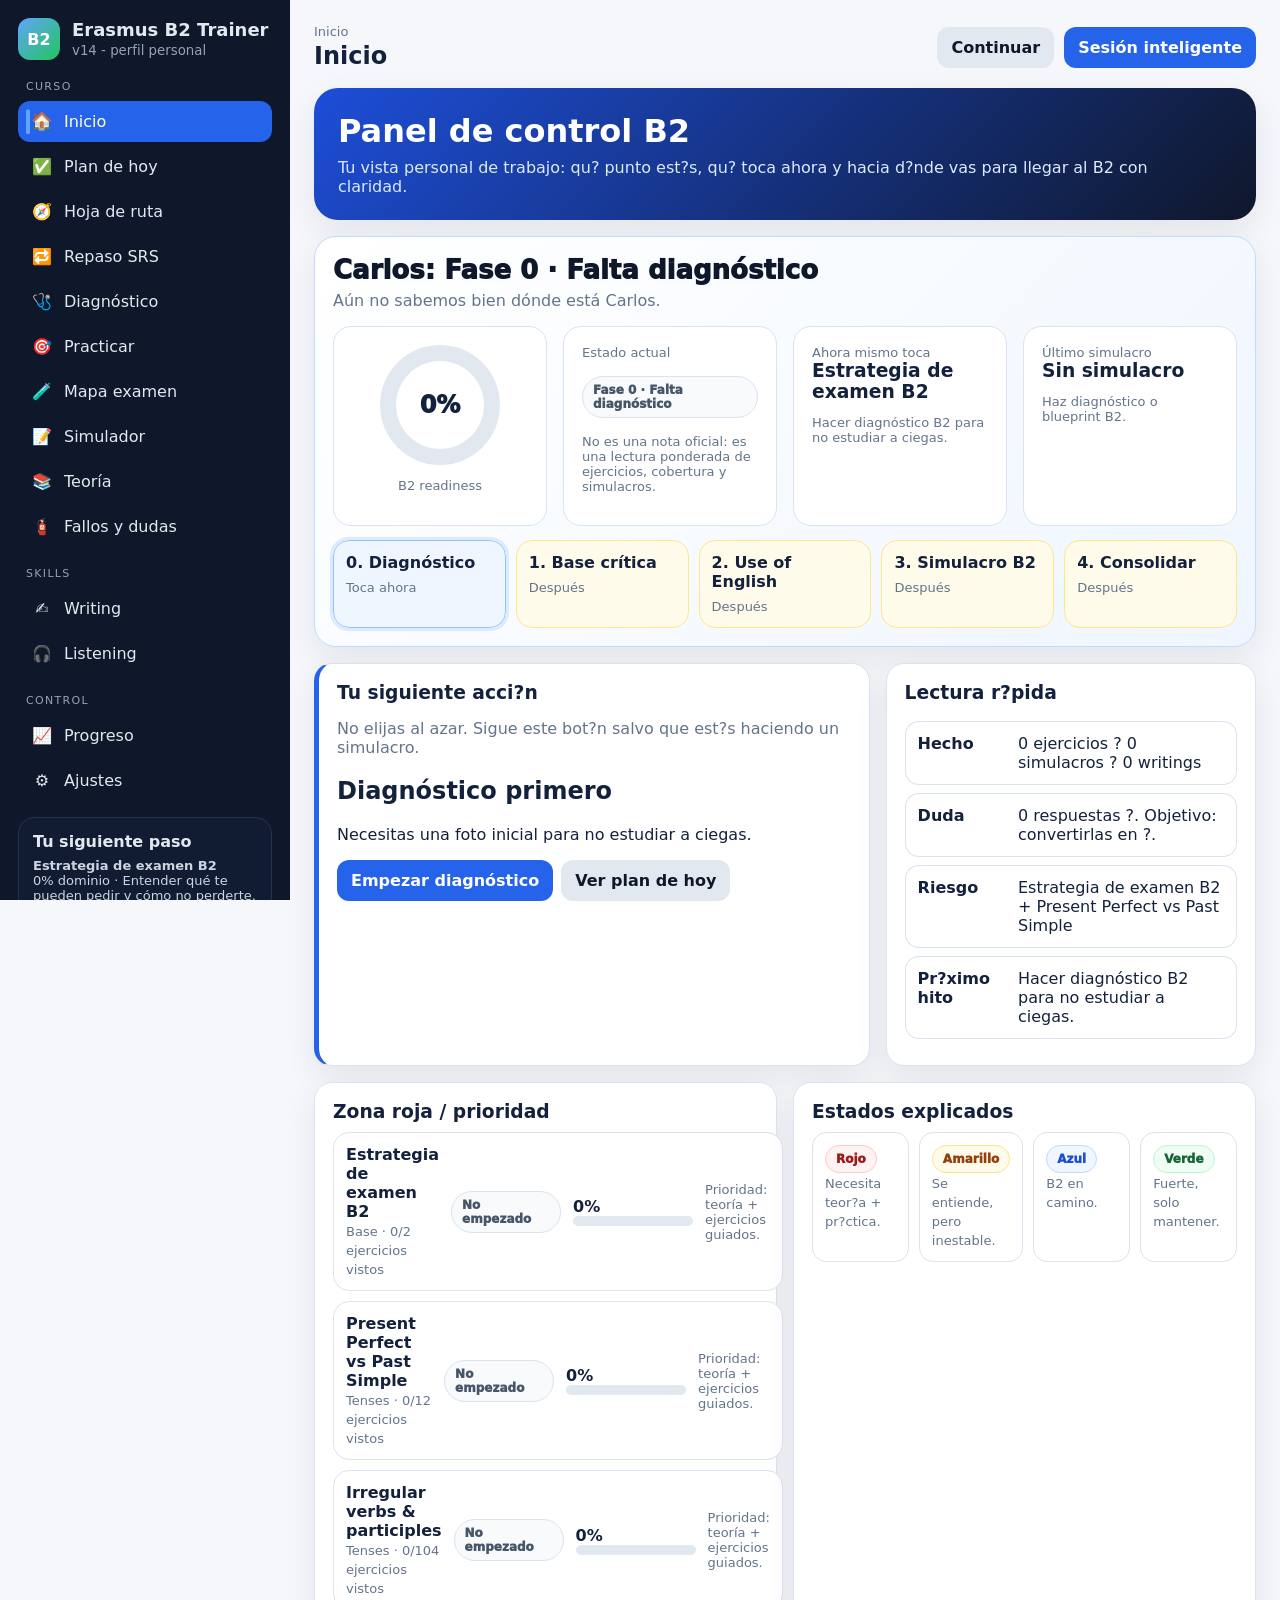
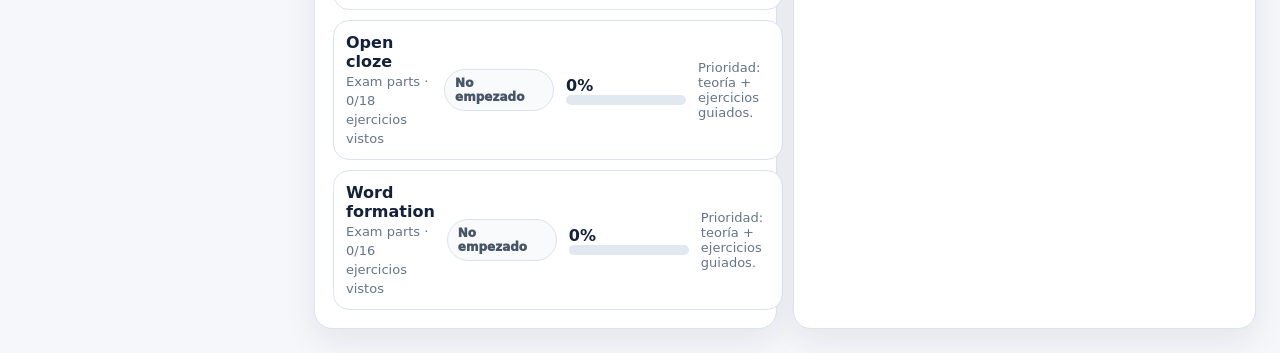
==== commit 6a0f0e85: "Improve Erasmus simulator and smooth interactions" ====
--- a/erasmus-b2-trainer/index.html
+++ b/erasmus-b2-trainer/index.html
@@ -703,6 +703,338 @@
 function showView(view, params={}){ if(view==='visitor') view='dashboard'; if(location.hash && location.hash.startsWith('#visitor=')){ history.replaceState(null,'',location.pathname+location.search); } currentView=view; currentParams=params; setActiveNav(view); closeSidebar(); const titles={dashboard:'Inicio',today:'Plan de hoy',roadmap:'Hoja de ruta',review:'Repaso SRS',diagnostic:'Diagnóstico',practice:'Practicar',examMap:'Mapa de examen',exam:'Simulador de exámenes',theory:'Teoría',mistakes:'Fallos y dudas',writing:'Writing B2',listening:'Listening',progress:'Progreso',settings:'Ajustes',session:'Sesión activa'}; if($('crumbs')) $('crumbs').textContent=titles[view]||view; if($('pageTitle')) $('pageTitle').textContent=titles[view]||'Erasmus B2 Trainer'; render(); updateSidebar(); }
 function updateSidebar(){ const sideNext=$('sideNext'), sideSession=$('sideSession'); if(!sideNext || !sideSession) return; const nm=nextModule(); sideNext.innerHTML = nm ? `<b>${safeText(nm.title)}</b><br><span>${mastery(nm.id)}% dominio · ${safeText(nm.goal)}</span>` : 'Ruta completada'; if(state.session && !state.session.completed){ const q=state.session.ids.length; sideSession.innerHTML=`<b>${safeText(state.session.title)}</b><br>${state.session.index+1}/${q} preguntas<br><button class="btn secondary" style="margin-top:8px;padding:8px 10px" onclick="showView('session')">Volver</button>`; } else sideSession.textContent='Sin sesión activa.'; }
 
+/* Erasmus 50-minute hybrid simulator. Scoped to Simulacro. */
+(function(){
+  const css = `
+  .erasmus50-card{border-color:#2563eb;background:linear-gradient(180deg,#eff6ff,#fff)}
+  .exam-blueprint{display:grid;grid-template-columns:repeat(4,minmax(0,1fr));gap:10px;margin-top:12px}
+  .exam-blueprint div{border:1px solid var(--line);border-radius:14px;background:#fff;padding:12px}
+  .timer-box{display:flex;align-items:center;gap:10px;flex-wrap:wrap;justify-content:flex-end}
+  .timer-clock{font-variant-numeric:tabular-nums;font-weight:900;font-size:20px;border:1px solid #bfdbfe;background:#eff6ff;color:#1d4ed8;border-radius:12px;padding:8px 11px}
+  .timer-clock.low{border-color:#fed7aa;background:#fff7ed;color:#9a3412}
+  .timer-clock.expired{border-color:#fecaca;background:#fef2f2;color:#991b1b}
+  .creative-panel{border:1px solid #bfdbfe;background:#f8fbff;border-radius:16px;padding:12px;margin-top:14px}
+  .exam-toc{display:flex;gap:6px;flex-wrap:wrap;margin:12px 0}
+  .exam-toc button{min-width:34px;height:34px;border-radius:10px;border:1px solid #cbd5e1;background:#fff;font-weight:800}
+  .exam-toc button.active{background:#2563eb;color:#fff;border-color:#2563eb}
+  .exam-toc button.done{background:#dcfce7;border-color:#86efac;color:#166534}
+  @media(max-width:720px){.exam-blueprint{grid-template-columns:1fr}.timer-box{justify-content:flex-start}.focus-strip{align-items:flex-start}}
+  `;
+  const style = document.createElement('style');
+  style.textContent = css;
+  document.head.appendChild(style);
+
+  if(!EXAM_PROFILES.some(p=>p.id==='erasmus_50_hybrid')){
+    EXAM_PROFILES.unshift({
+      id:'erasmus_50_hybrid',
+      title:'Simulacro Erasmus 50 min',
+      minutes:50,
+      count:42,
+      description:'Formato rapido de FP/Erasmus: MCQ de Grammar & Vocabulary, cloze/reading corto y control creativo dentro del examen.',
+      modules:['conditionals','modal_verbs','prepositions_collocations','linkers_clauses','open_cloze','reading','present_perfect_past_simple','past_perfect','reported_speech','passive_voice','word_formation','transformations']
+    });
+  }
+
+  const oldExamHTML = examHTML;
+  examHTML = function(){
+    return `<div class="hero"><h2>Simulador de examenes</h2><p>Seccion de simulacro: examenes cronometrados, correccion final y ahora un modo Erasmus de 50 minutos con control creativo para pausar, consultar teoria y revelar correccion cuando quieras.</p></div>
+    <div class="card erasmus50-card" style="margin-top:16px">
+      <h3>Simulacro Erasmus 50 min recomendado</h3>
+      <p class="muted">Pensado para una prueba corta de Grado Superior: mucho tipo test, lectura/cloze agil y estructuras B2 de alta rentabilidad.</p>
+      <div class="exam-blueprint">
+        <div><b>30-40%</b><br><span class="small muted">Grammar & Vocabulary: mixed conditionals, modals perfect, phrasal/collocations, linkers.</span></div>
+        <div><b>30%</b><br><span class="small muted">Cloze y reading corto con huecos y contexto.</span></div>
+        <div><b>Probable</b><br><span class="small muted">Listening queda preparado si anades audios/preguntas al banco.</span></div>
+        <div><b>B2 target</b><br><span class="small muted">Objetivo realista: 60-65% minimo, 75% zona comoda.</span></div>
+      </div>
+      <div class="btn-row" style="margin-top:14px">
+        <button class="btn" onclick="startErasmus50Exam()">Iniciar Erasmus 50 min</button>
+        <button class="btn ghost" onclick="showView('examMap')">Ver mapa</button>
+      </div>
+    </div>
+    ${oldExamHTML().replace('<div class="hero"><h2>Simulador de exámenes</h2><p>Modo examen: temporizador, sin pistas por defecto, corrección final e informe de fallos. La v10 añade contratos de respuesta, pistas no reveladoras y corrección parcial más académica por partes para que se parezca más a una prueba B2 escrita.</p></div>','')}`;
+  };
+
+  function uniquePick(mods,count){
+    return pickQuestions(mods,count,true).filter((id,i,a)=>a.indexOf(id)===i);
+  }
+
+  window.startErasmus50Exam = function(){
+    const plan=[
+      [['conditionals','modal_verbs','prepositions_collocations','linkers_clauses'],16],
+      [['open_cloze','word_formation','transformations'],12],
+      [['reading'],10],
+      [['present_perfect_past_simple','past_perfect','reported_speech','passive_voice'],4]
+    ];
+    let ids=[];
+    plan.forEach(([mods,count])=>{ ids=ids.concat(uniquePick(mods,count)); });
+    if(ids.length<42) ids=ids.concat(uniquePick(EXAM_PROFILES.find(p=>p.id==='erasmus_50_hybrid').modules,42-ids.length));
+    ids=[...new Set(ids)].slice(0,42);
+    startSession('Simulacro Erasmus 50 min', ids, 'exam', 'erasmus_50_hybrid');
+    state.session.minutes=50;
+    state.session.remainingSeconds=50*60;
+    state.session.timerRunning=true;
+    state.session.creativeExam=true;
+    state.session.liveReview=false;
+    state.session.locked=false;
+    save();
+    startExamTimer();
+    render();
+  };
+
+  window.formatExamTime = function(sec){
+    sec=Math.max(0,Number(sec)||0);
+    const m=String(Math.floor(sec/60)).padStart(2,'0');
+    const s=String(sec%60).padStart(2,'0');
+    return `${m}:${s}`;
+  };
+
+  window.startExamTimer = function(){
+    clearInterval(window.examTimerInterval);
+    window.examTimerInterval=setInterval(()=>{
+      const s=state.session;
+      if(!s || s.completed || s.mode!=='exam' || !s.timerRunning || s.locked) return;
+      if(typeof s.remainingSeconds!=='number') s.remainingSeconds=(s.minutes||50)*60;
+      s.remainingSeconds-=1;
+      const box=$('examTimerClock');
+      if(box){
+        box.textContent=formatExamTime(s.remainingSeconds);
+        box.classList.toggle('low',s.remainingSeconds<=300 && s.remainingSeconds>0);
+        box.classList.toggle('expired',s.remainingSeconds<=0);
+      }
+      if(s.remainingSeconds<=0){
+        s.remainingSeconds=0;
+        s.timerRunning=false;
+        s.locked=true;
+        save();
+        toast('Tiempo agotado. El simulacro queda bloqueado y se corrige ahora.');
+        completeSession();
+      } else if(s.remainingSeconds%15===0) save();
+    },1000);
+  };
+
+  window.toggleExamTimer = function(){
+    const s=state.session; if(!s)return;
+    s.timerRunning=!s.timerRunning;
+    save();
+    startExamTimer();
+    render();
+    toast(s.timerRunning?'Temporizador reanudado.':'Temporizador pausado.');
+  };
+
+  window.toggleLiveReview = function(){
+    const s=state.session; if(!s)return;
+    s.liveReview=!s.liveReview;
+    save();
+    render();
+  };
+
+  window.jumpQuestion = function(i){
+    const s=state.session; if(!s)return;
+    s.index=Math.max(0,Math.min(s.ids.length-1,i));
+    save();
+    render();
+  };
+
+  window.finishExamNow = function(){
+    if(confirm('Finalizar y corregir el simulacro ahora?')){
+      const s=state.session; if(s){s.timerRunning=false; save();}
+      completeSession();
+    }
+  };
+
+  const oldPauseSession = pauseSession;
+  pauseSession = function(){
+    const s=state.session;
+    if(s && s.mode==='exam') s.timerRunning=false;
+    oldPauseSession();
+  };
+
+  const oldStartExam = startExam;
+  startExam = function(id){
+    if(id==='erasmus_50_hybrid') return startErasmus50Exam();
+    oldStartExam(id);
+    if(state.session && state.session.mode==='exam'){
+      state.session.remainingSeconds=(state.session.minutes||50)*60;
+      state.session.timerRunning=true;
+      save();
+      startExamTimer();
+    }
+  };
+
+  const oldSessionHTML = sessionHTML;
+  sessionHTML = function(){
+    const s=state.session;
+    if(!s || s.completed || s.mode!=='exam') return oldSessionHTML();
+    const q=exerciseById(s.ids[s.index]);
+    if(!q) return `<div class="empty">Pregunta no encontrada.</div>`;
+    if(typeof s.remainingSeconds!=='number') s.remainingSeconds=(s.minutes||50)*60;
+    const answered=s.responses[q.id];
+    const part=examPartForQuestion(q);
+    const showReview=!!s.liveReview;
+    const toc=`<div class="exam-toc">${s.ids.map((id,i)=>`<button class="${i===s.index?'active':''} ${s.responses[id]?'done':''}" onclick="jumpQuestion(${i})">${i+1}</button>`).join('')}</div>`;
+    const timerClass=s.remainingSeconds<=0?'expired':s.remainingSeconds<=300?'low':'';
+    const locked=s.locked || s.remainingSeconds<=0;
+    return `<div class="focus-strip">
+      <div><b>${s.creativeExam?'Simulacro creativo':'Modo examen'}</b> · ${safeText(s.title)} · ${s.index+1}/${s.ids.length}<br><span class="small muted">${part}</span></div>
+      <div class="timer-box"><span id="examTimerClock" class="timer-clock ${timerClass}">${formatExamTime(s.remainingSeconds)}</span><button class="btn secondary" onclick="toggleExamTimer()">${s.timerRunning?'Pausar':'Reanudar'}</button><button class="btn warn" onclick="finishExamNow()">Corregir ya</button></div>
+    </div>
+    <div class="card">
+      <div style="display:flex;justify-content:space-between;gap:12px;align-items:center;flex-wrap:wrap"><div><span class="pill warn">Simulacro</span> <span class="pill">${safeText(moduleById(q.module)?.title||q.module)}</span></div><div class="small muted">${s.minutes||50} min · objetivo 60-65% · ${s.index+1}/${s.ids.length}</div></div>
+      ${pctBar(Math.round((s.index)/s.ids.length*100))}
+      ${toc}
+    </div>
+    <div class="question-box" style="margin-top:16px">
+      ${locked?`<div class="feedback bad"><b>Tiempo agotado.</b> Finaliza para ver el informe.</div>`:''}
+      ${q.passage?`<div class="passage">${wikiText(q.passage,{max:8})}</div>`:''}
+      ${typeGuideHTML(q,true)}
+      <div class="prompt-block"><div class="small muted">${safeText(q.difficulty||'B2')} · ${questionKind(q).replace('_',' ')}</div><div class="question-prompt">${wikiText(q.prompt,{max:12})}</div></div>
+      ${questionInputHTML(q, answered)}
+      <div id="formatWarning" class="input-warning"></div>
+      <div id="feedbackArea">${answered && showReview?feedbackHTML(q,answered):''}</div>
+      <div class="btn-row" style="margin-top:16px">
+        ${!answered && !locked?`<button class="btn" onclick="submitAnswer('${q.id}')">Guardar respuesta</button>`:`<button class="btn" onclick="nextQuestion()">${s.index===s.ids.length-1?'Finalizar':'Siguiente'}</button>`}
+        ${answered?`<button class="btn ghost" onclick="toggleLiveReview()">${showReview?'Ocultar correccion':'Ver si acerte'}</button>`:''}
+        <button class="btn ghost" onclick="showHint('${q.id}')">Pista</button>
+        <button class="btn secondary" onclick="showView('theory',{id:'${q.module}'})">Teoria</button>
+        <button class="btn secondary" onclick="pauseSession()">Salir sin perder</button>
+      </div>
+      <div class="creative-panel"><b>Control creativo:</b> el simulacro conserva presion de tiempo y puntuacion final, pero puedes pausar, saltar preguntas, abrir teoria o revelar correccion cuando decidas.</div>
+    </div>`;
+  };
+
+  const oldSubmitAnswer = submitAnswer;
+  submitAnswer = function(id){
+    const s=state.session;
+    if(s && s.locked){ toast('Tiempo agotado. Finaliza para ver el informe.'); return; }
+    oldSubmitAnswer(id);
+    if(state.session && state.session.mode==='exam') startExamTimer();
+  };
+
+  const oldCompleteSession = completeSession;
+  completeSession = function(){
+    clearInterval(window.examTimerInterval);
+    oldCompleteSession();
+  };
+
+  if(state.session && state.session.mode==='exam' && state.session.timerRunning) startExamTimer();
+})();
+
+/* Smooth interaction layer. Keeps the static app feeling fluid without changing data logic. */
+(function(){
+  const css = `
+  :root{scroll-behavior:smooth}
+  body{transition:background-color .25s ease}
+  body.sidebar-open{overflow:hidden}
+  .main{transition:opacity .22s ease, transform .22s ease}
+  .main.view-swapping{opacity:.35;transform:translateY(6px)}
+  .main.view-ready{animation:viewRise .28s cubic-bezier(.2,.8,.2,1)}
+  @keyframes viewRise{from{opacity:.55;transform:translateY(10px)}to{opacity:1;transform:translateY(0)}}
+  .card,.question-box,.mission-card,.status-banner,.north-star,.module-status-row,.answer-contract,.feedback,.hero{transition:transform .2s ease,box-shadow .2s ease,border-color .2s ease,background-color .2s ease}
+  .card:hover,.question-box:hover{transform:translateY(-1px)}
+  .btn,.nav-btn,.option,.hamb,.exam-toc button{transition:transform .16s ease,box-shadow .16s ease,background-color .16s ease,border-color .16s ease,color .16s ease}
+  .btn:hover,.hamb:hover,.exam-toc button:hover{transform:translateY(-1px);box-shadow:0 10px 22px rgba(15,23,42,.12)}
+  .btn:active,.nav-btn:active,.option:active,.hamb:active{transform:translateY(0) scale(.985)}
+  .nav-btn{position:relative;overflow:hidden}
+  .nav-btn:before{content:"";position:absolute;left:8px;top:50%;width:4px;height:0;border-radius:999px;background:#60a5fa;transform:translateY(-50%);transition:height .2s ease}
+  .nav-btn.active:before,.nav-btn:hover:before{height:62%}
+  .nav-icon{transition:transform .18s ease}
+  .nav-btn:hover .nav-icon,.nav-btn.active .nav-icon{transform:scale(1.08)}
+  .progress>span{transition:width .45s cubic-bezier(.2,.8,.2,1)}
+  .option.selected{box-shadow:0 8px 18px rgba(37,99,235,.12)}
+  .modal-back{backdrop-filter:blur(4px);transition:opacity .18s ease}
+  .modal{animation:modalPop .2s cubic-bezier(.2,.8,.2,1)}
+  @keyframes modalPop{from{opacity:.4;transform:translateY(10px) scale(.985)}to{opacity:1;transform:translateY(0) scale(1)}}
+  .toast{animation:toastIn .22s cubic-bezier(.2,.8,.2,1)}
+  @keyframes toastIn{from{opacity:0;transform:translateY(10px)}to{opacity:1;transform:translateY(0)}}
+  .sidebar-backdrop{position:fixed;inset:0;background:rgba(15,23,42,.48);backdrop-filter:blur(3px);opacity:0;pointer-events:none;transition:opacity .24s ease;z-index:49}
+  body.sidebar-open .sidebar-backdrop{opacity:1;pointer-events:auto}
+  .sidebar-close{display:none;position:absolute;right:12px;top:12px;border:1px solid #334155;background:#111827;color:#fff;border-radius:10px;padding:7px 10px;font-weight:900}
+  @media (max-width:960px){
+    .sidebar{display:block!important;position:fixed!important;z-index:50;left:0;top:0;width:84vw;max-width:330px;height:100dvh;transform:translateX(-104%);opacity:.98;visibility:hidden;transition:transform .28s cubic-bezier(.2,.8,.2,1),visibility .28s ease,box-shadow .28s ease}
+    .sidebar.open{transform:translateX(0);visibility:visible;box-shadow:24px 0 60px rgba(15,23,42,.38)}
+    .sidebar-close{display:inline-flex}
+    .brand{padding-right:42px}
+    .mobile-top{box-shadow:0 10px 24px rgba(15,23,42,.12);transition:box-shadow .2s ease}
+  }
+  @media (prefers-reduced-motion:reduce){
+    *,*:before,*:after{animation-duration:.001ms!important;animation-iteration-count:1!important;scroll-behavior:auto!important;transition-duration:.001ms!important}
+  }`;
+  const style=document.createElement('style');
+  style.textContent=css;
+  document.head.appendChild(style);
+
+  function ensureSmoothChrome(){
+    const side=$('sidebar');
+    if(side && !side.querySelector('.sidebar-close')){
+      const b=document.createElement('button');
+      b.className='sidebar-close';
+      b.type='button';
+      b.textContent='Cerrar';
+      b.onclick=closeSidebar;
+      side.appendChild(b);
+    }
+    if(!document.getElementById('sidebarBackdrop')){
+      const back=document.createElement('div');
+      back.id='sidebarBackdrop';
+      back.className='sidebar-backdrop';
+      back.onclick=closeSidebar;
+      document.body.appendChild(back);
+    }
+    const menuBtn=document.querySelector('.mobile-top .hamb');
+    if(menuBtn){
+      menuBtn.setAttribute('aria-controls','sidebar');
+      menuBtn.setAttribute('aria-expanded',document.body.classList.contains('sidebar-open')?'true':'false');
+    }
+  }
+
+  window.toggleSidebar = function(){
+    ensureSmoothChrome();
+    const side=$('sidebar');
+    const open=!side.classList.contains('open');
+    side.classList.toggle('open',open);
+    document.body.classList.toggle('sidebar-open',open);
+    const menuBtn=document.querySelector('.mobile-top .hamb');
+    if(menuBtn) menuBtn.setAttribute('aria-expanded',open?'true':'false');
+  };
+
+  window.closeSidebar = function(){
+    ensureSmoothChrome();
+    const side=$('sidebar');
+    if(side) side.classList.remove('open');
+    document.body.classList.remove('sidebar-open');
+    const menuBtn=document.querySelector('.mobile-top .hamb');
+    if(menuBtn) menuBtn.setAttribute('aria-expanded','false');
+  };
+
+  const oldRender = render;
+  render = function(){
+    const main=document.querySelector('.main');
+    if(main) main.classList.add('view-swapping');
+    oldRender();
+    ensureSmoothChrome();
+    const after=document.querySelector('.main');
+    if(after){
+      after.classList.remove('view-swapping','view-ready');
+      const raf=window.requestAnimationFrame || (fn=>setTimeout(fn,16));
+      raf(()=>after.classList.add('view-ready'));
+    }
+  };
+
+  const oldShowView = showView;
+  showView = function(view, params={}){
+    oldShowView(view, params);
+    const app=$('app');
+    if(app) app.scrollIntoView({block:'start',behavior:'smooth'});
+  };
+
+  window.addEventListener('keydown',e=>{
+    if(e.key==='Escape') closeSidebar();
+  });
+
+  ensureSmoothChrome();
+})();
+
 showView('dashboard');
 </script>
 </body>
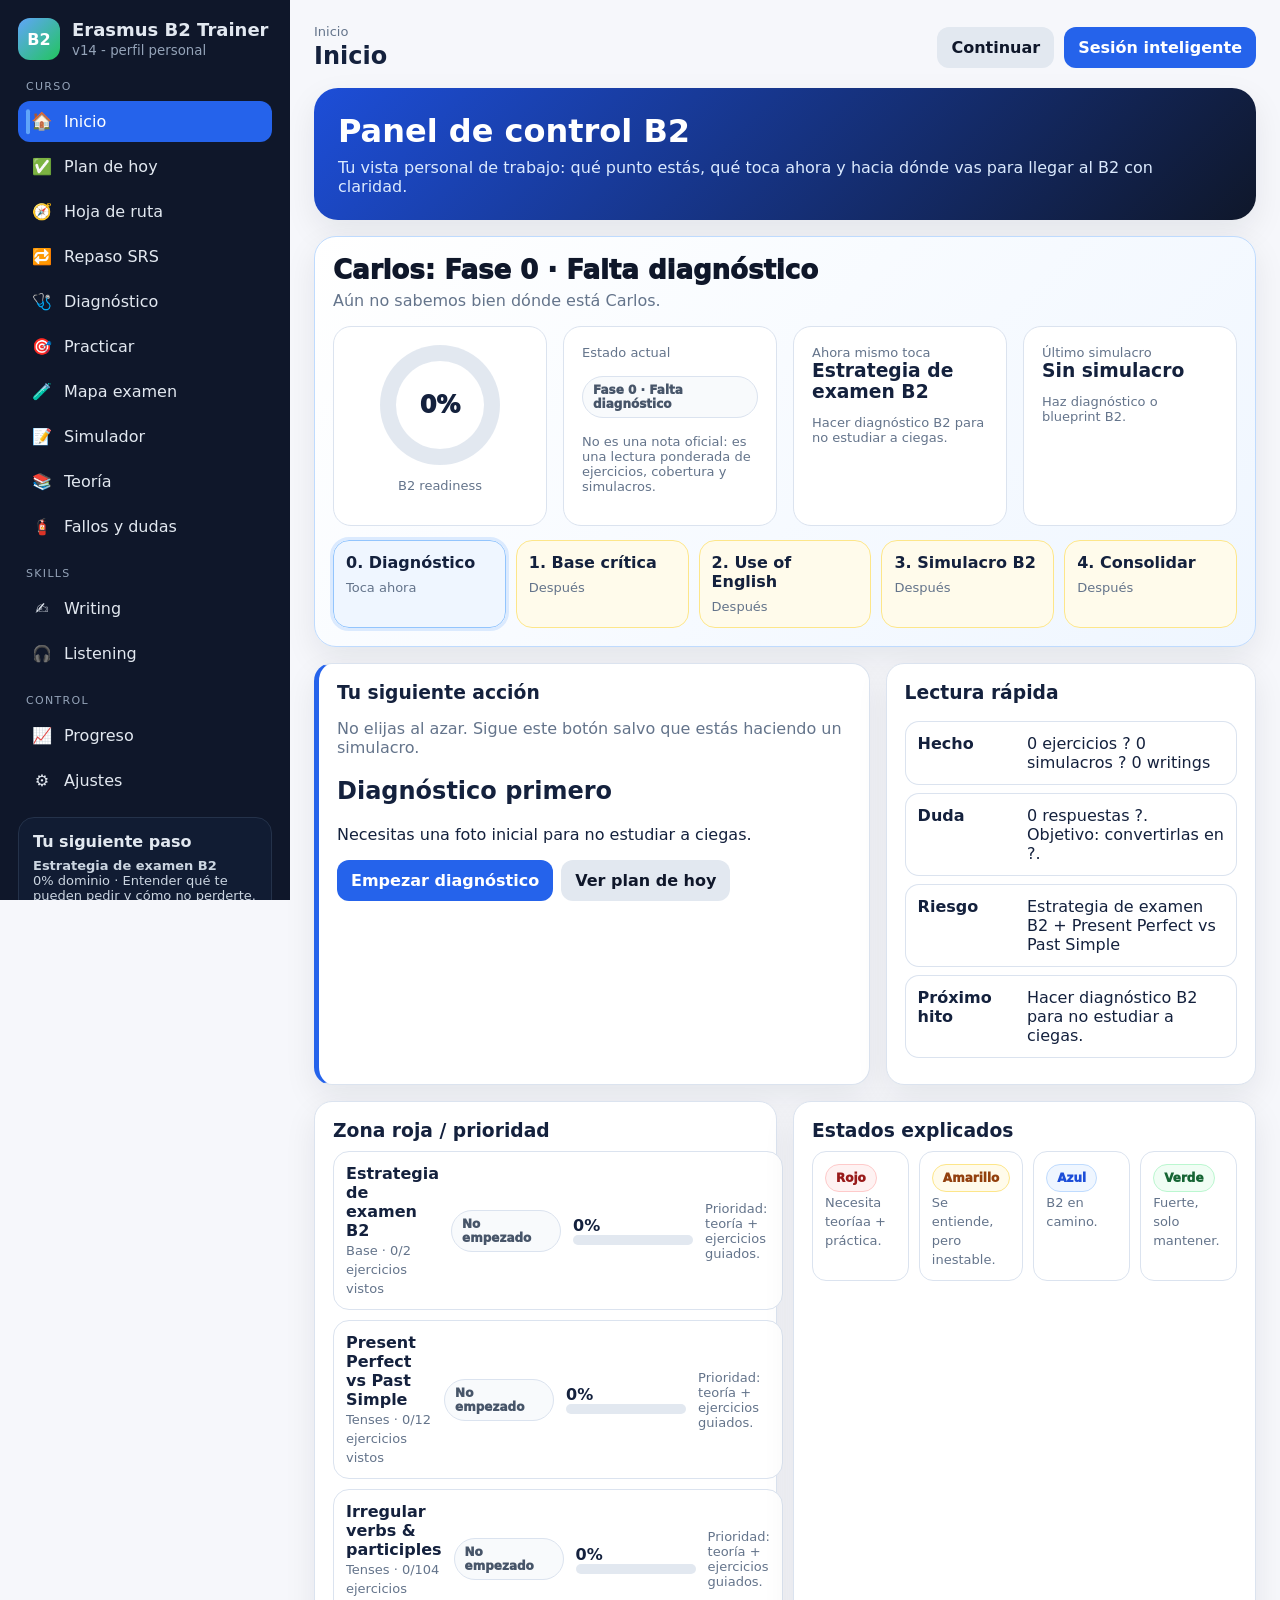
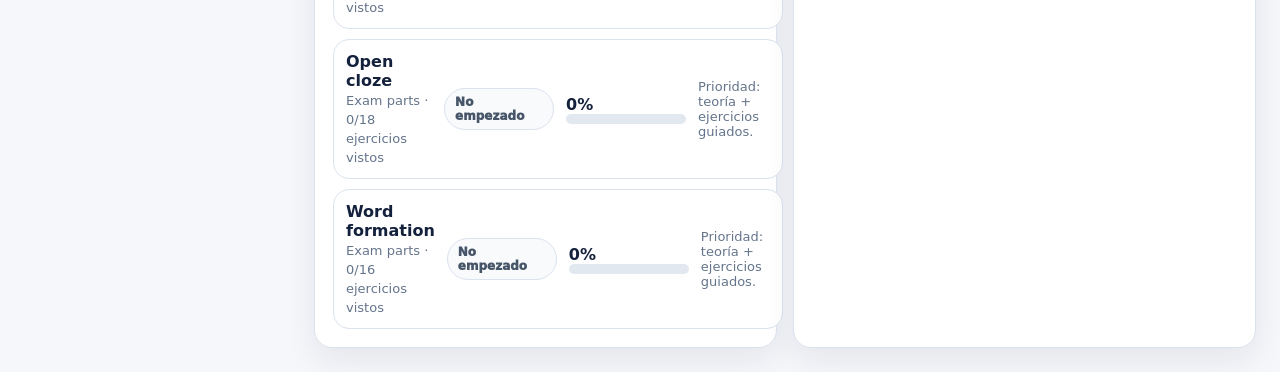
==== commit 2336d122: "Polish visible Spanish copy" ====
--- a/erasmus-b2-trainer/index.html
+++ b/erasmus-b2-trainer/index.html
@@ -1035,6 +1035,57 @@
   ensureSmoothChrome();
 })();
 
+/* Copy polish layer. Fixes visible accents in generated strings. */
+(function(){
+  function polishCopy(html){
+    return String(html)
+      .replaceAll('qu? punto est?s, qu? toca ahora y hacia d?nde vas','qué punto estás, qué toca ahora y hacia dónde vas')
+      .replaceAll('est?s','estás')
+      .replaceAll('siguiente acci?n','siguiente acción')
+      .replaceAll('bot?n','botón')
+      .replaceAll('Lectura r?pida','Lectura rápida')
+      .replaceAll('Pr?ximo hito','Próximo hito')
+      .replaceAll('teor?','teoría')
+      .replaceAll('pr?ctica','práctica')
+      .replaceAll('Tama?o sesi?n','Tamaño sesión')
+      .replaceAll('correcci?n','corrección')
+      .replaceAll('Intenci?n correcta con fallo peque?o','Intención correcta con fallo pequeño')
+      .replaceAll('? Bien = 1','✅ Bien = 1')
+      .replaceAll('? Dudosa = 0,5','❔ Dudosa = 0,5')
+      .replaceAll('? Mal = 0','❌ Mal = 0')
+      .replaceAll('Necesita teor?a + pr?ctica.','Necesita teoría + práctica.')
+      .replaceAll('Simulador de examenes','Simulador de exámenes')
+      .replaceAll('Seccion de simulacro','Sección de simulacro')
+      .replaceAll('examenes cronometrados','exámenes cronometrados')
+      .replaceAll('correccion final','corrección final')
+      .replaceAll('consultar teoria','consultar teoría')
+      .replaceAll('revelar correccion','revelar corrección')
+      .replaceAll('rapido de FP/Erasmus','rápido de FP/Erasmus')
+      .replaceAll('cloze/reading agil','cloze/reading ágil')
+      .replaceAll('anades audios','añades audios')
+      .replaceAll('minimo','mínimo')
+      .replaceAll('zona comoda','zona cómoda')
+      .replaceAll('Ocultar correccion','Ocultar corrección')
+      .replaceAll('Ver si acerte','Ver si acerté')
+      .replaceAll('Teoria','Teoría')
+      .replaceAll('teoria','teoría')
+      .replaceAll('presion de tiempo','presión de tiempo')
+      .replaceAll('puntuacion final','puntuación final')
+      .replaceAll('Control creativo:</b> el simulacro conserva','Control creativo:</b> el simulacro conserva')
+      .replaceAll('correccion cuando decidas','corrección cuando decidas')
+      .replaceAll('Formato rapido','Formato rápido')
+      .replaceAll('Objetivo realista','Objetivo realista');
+  }
+  const oldDashboardHTML = dashboardHTML;
+  dashboardHTML = function(){ return polishCopy(oldDashboardHTML()); };
+  const oldExamHTML2 = examHTML;
+  examHTML = function(){ return polishCopy(oldExamHTML2()); };
+  const oldSessionHTML2 = sessionHTML;
+  sessionHTML = function(){ return polishCopy(oldSessionHTML2()); };
+  const oldSettingsHTML = settingsHTML;
+  settingsHTML = function(){ return polishCopy(oldSettingsHTML()); };
+})();
+
 showView('dashboard');
 </script>
 </body>
